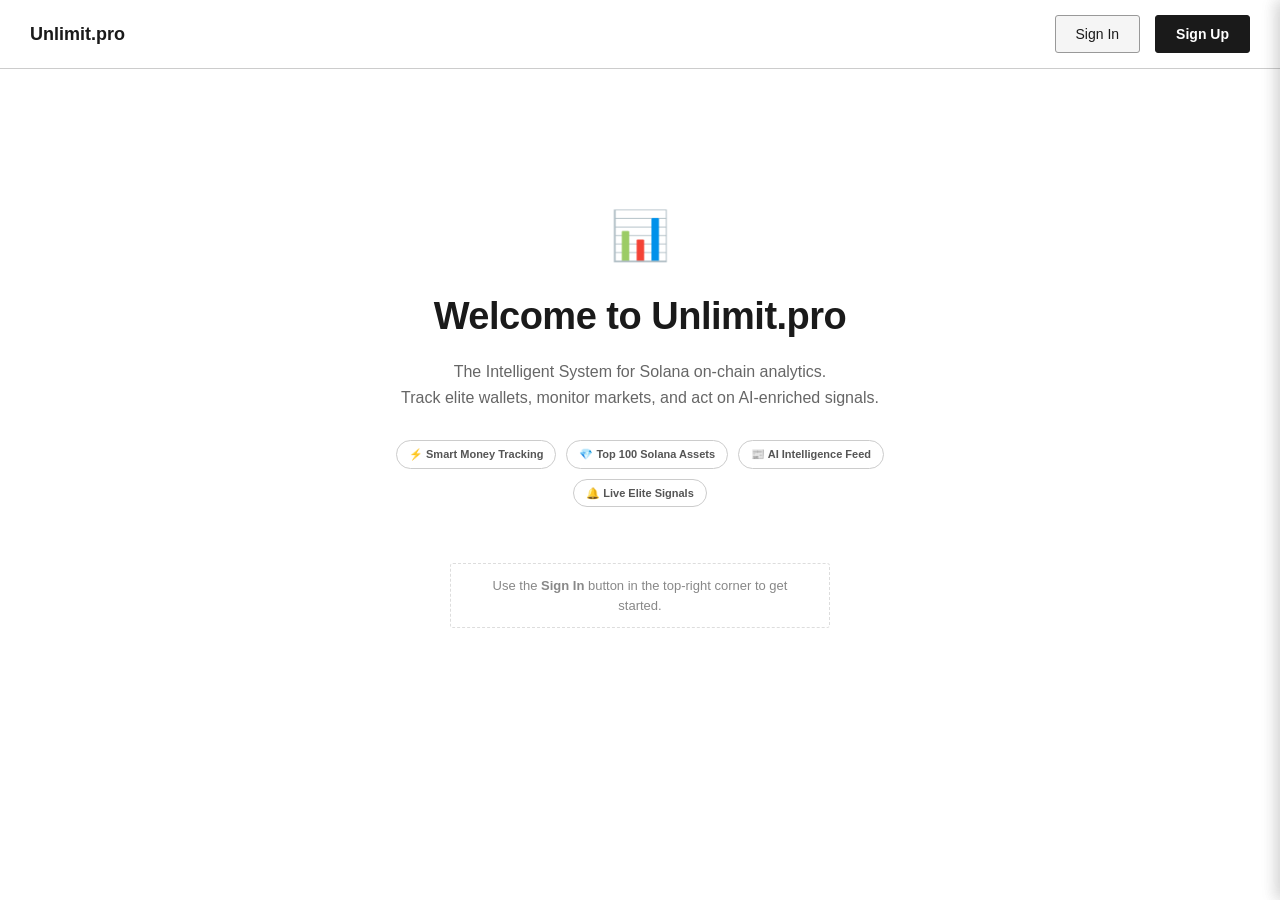
==== intelligent-system/index.html @ 0e9ce98b "add features on dashboard" ====
<!DOCTYPE html>
<html lang="en">
<head>
    <meta charset="UTF-8">
    <meta name="viewport" content="width=device-width, initial-scale=1.0">
    <title>Unlimit.pro - Intelligent System</title>
    <style>
        * {
            margin: 0;
            padding: 0;
            box-sizing: border-box;
        }

        body {
            font-family: -apple-system, BlinkMacSystemFont, 'Segoe UI', Arial, sans-serif;
            background-color: #ffffff;
            color: #1a1a1a;
            line-height: 1.5;
        }

        .container {
            display: flex;
            height: 100vh;
        }

        /* ==================== SIDEBAR ==================== */
        .sidebar {
            width: 60px;
            background-color: #ffffff;
            border-right: 1px solid #cccccc;
            padding: 15px;
            display: flex;
            flex-direction: column;
            gap: 15px;
            align-items: center;
            justify-content: space-between;
            transition: width 0.3s ease;
        }

        .sidebar.expanded {
            width: 200px;
            align-items: stretch;
        }

        .sidebar.hidden {
            display: none;
        }

        .sidebar-header {
            font-size: 20px;
            font-weight: bold;
            border-bottom: none;
            padding-bottom: 0;
            width: 100%;
            text-align: center;
            cursor: pointer;
            user-select: none;
        }

        .sidebar-menu {
            display: flex;
            flex-direction: column;
            gap: 10px;
            width: 100%;
            align-items: center;
        }

        .sidebar-bottom {
            width: 100%;
            display: flex;
            flex-direction: column;
            align-items: center;
            gap: 10px;
        }

        .sidebar-menu-item {
            padding: 12px;
            background-color: #f5f5f5;
            border: 1px solid #ddd;
            cursor: pointer;
            transition: all 0.2s;
            position: relative;
            width: 40px;
            height: 40px;
            display: flex;
            align-items: center;
            justify-content: center;
            font-size: 18px;
            border-radius: 4px;
        }

        .sidebar.expanded .sidebar-menu-item {
            width: 100%;
            justify-content: flex-start;
            padding-left: 15px;
        }

        .sidebar-text {
            display: none;
            font-size: 14px;
            margin-left: 10px;
            white-space: nowrap;
        }

        .sidebar.expanded .sidebar-text {
            display: block;
        }

        .sidebar-menu-item:hover {
            background-color: #eeeeee;
            border-color: #999;
        }

        .sidebar-menu-item.selected {
            background-color: #e0e0e0;
            border-color: #1a1a1a;
            font-weight: bold;
        }

        .sidebar-tooltip {
            position: absolute;
            left: 100%;
            top: 50%;
            transform: translateY(-50%);
            background-color: #1a1a1a;
            color: #ffffff;
            padding: 6px 10px;
            border-radius: 3px;
            white-space: nowrap;
            font-size: 12px;
            opacity: 0;
            pointer-events: none;
            transition: opacity 0.2s;
            margin-left: 10px;
        }

        .sidebar-menu-item:hover .sidebar-tooltip {
            opacity: 1;
        }

        .sidebar.expanded .sidebar-tooltip {
            display: none !important;
        }

        /* ==================== MAIN CONTENT ==================== */
        .main-content {
            flex: 1;
            display: flex;
            flex-direction: column;
        }

        /* ==================== TOP BAR ==================== */
        .top-bar {
            background-color: #ffffff;
            border-bottom: 1px solid #cccccc;
            padding: 15px 30px;
            display: flex;
            justify-content: space-between;
            align-items: center;
            min-height: 60px;
        }

        .top-bar-left {
            font-size: 18px;
            font-weight: bold;
        }

        .top-bar-right {
            display: flex;
            gap: 15px;
            align-items: center;
        }

        .btn {
            padding: 10px 20px;
            border: 1px solid #999;
            background-color: #f5f5f5;
            color: #1a1a1a;
            cursor: pointer;
            transition: all 0.2s;
            font-size: 14px;
            border-radius: 3px;
        }

        .btn:hover {
            background-color: #e0e0e0;
            border-color: #666;
        }

        .btn-primary {
            background-color: #1a1a1a;
            border-color: #1a1a1a;
            color: #ffffff;
            font-weight: bold;
        }

        .btn-primary:hover {
            background-color: #333;
            border-color: #333;
        }

        .btn-danger {
            background-color: #ffe0e0;
            border-color: #ff6b6b;
            color: #d32f2f;
        }

        .btn-danger:hover {
            background-color: #ffcccc;
            border-color: #d32f2f;
        }

        .btn-loading {
            opacity: 0.6;
            cursor: not-allowed;
        }

        /* Auth States */
        .auth-unauthenticated {
            display: flex;
            gap: 10px;
        }

        .auth-no-wallet {
            display: flex;
            gap: 10px;
        }

        .auth-connected {
            display: flex;
            gap: 10px;
            align-items: center;
        }

        .wallet-info {
            display: flex;
            align-items: center;
            gap: 10px;
            background-color: #f5f5f5;
            padding: 8px 15px;
            border: 1px solid #ddd;
            border-radius: 3px;
        }

        .wallet-balance {
            font-weight: bold;
            white-space: nowrap;
            color: #1a1a1a;
        }

        .wallet-address {
            font-family: monospace;
            font-size: 12px;
            color: #666;
        }

        .avatar {
            width: 32px;
            height: 32px;
            border-radius: 50%;
            background: linear-gradient(135deg, #cccccc 0%, #999999 100%);
            display: flex;
            align-items: center;
            justify-content: center;
            font-size: 12px;
            font-weight: bold;
            color: #ffffff;
        }

        .dropdown-menu {
            position: absolute;
            top: 100%;
            right: 0;
            background-color: #ffffff;
            border: 1px solid #ddd;
            min-width: 180px;
            z-index: 100;
            display: none;
            margin-top: 5px;
            border-radius: 3px;
            box-shadow: 0 2px 8px rgba(0,0,0,0.1);
        }

        .dropdown-menu.active {
            display: block;
        }

        .dropdown-menu-item {
            padding: 12px 15px;
            border-bottom: 1px solid #f0f0f0;
            cursor: pointer;
            transition: background-color 0.2s;
            color: #1a1a1a;
        }

        .dropdown-menu-item:last-child {
            border-bottom: none;
        }

        .dropdown-menu-item:hover {
            background-color: #f5f5f5;
        }

        .dropdown-menu-item.danger {
            color: #d32f2f;
        }

        .sidebar-dropdown {
            top: auto;
            bottom: 0;
            left: 100%;
            right: auto;
            margin-left: 15px;
            margin-top: 0;
        }

        .sidebar.expanded .sidebar-dropdown {
            left: 0;
            bottom: 100%;
            margin-left: 0;
            margin-bottom: 5px;
            width: 100%;
        }

        /* ==================== CONTENT AREA ==================== */
        .content {
            flex: 1;
            overflow-y: auto;
            padding: 30px;
            background-color: #ffffff;
        }

        .page-hidden {
            display: none !important;
        }

        /* ==================== SETTINGS PAGE ==================== */
        .settings-header {
            font-size: 28px;
            font-weight: bold;
            margin-bottom: 30px;
            border-bottom: 2px solid #ddd;
            padding-bottom: 15px;
            color: #1a1a1a;
        }

        .settings-tabs {
            display: flex;
            gap: 5px;
            margin-bottom: 30px;
            border-bottom: 1px solid #ddd;
            padding-bottom: 0;
        }

        .tab {
            padding: 12px 20px;
            background-color: transparent;
            border: 1px solid #ddd;
            border-bottom: none;
            cursor: pointer;
            transition: all 0.2s;
            font-weight: 500;
            color: #666;
            border-radius: 3px 3px 0 0;
        }

        .tab:hover {
            background-color: #f5f5f5;
            border-color: #999;
            color: #1a1a1a;
        }

        .tab.active {
            background-color: #ffffff;
            border-color: #999;
            border-bottom: 2px solid #1a1a1a;
            margin-bottom: -1px;
            color: #1a1a1a;
        }

        .tab-content {
            display: none;
        }

        .tab-content.active {
            display: block;
        }

        /* ==================== FORMS ==================== */
        .form-label {
            display: block;
            margin-bottom: 8px;
            font-weight: 500;
            font-size: 14px;
            color: #1a1a1a;
        }

        .form-group {
            margin-bottom: 20px;
        }

        .form-input,
        .form-select {
            width: 100%;
            max-width: 400px;
            padding: 10px 12px;
            background-color: #ffffff;
            border: 1px solid #ddd;
            color: #1a1a1a;
            font-size: 14px;
            transition: border-color 0.2s;
            border-radius: 3px;
        }

        .form-input:focus,
        .form-select:focus {
            outline: none;
            border-color: #1a1a1a;
            background-color: #fafafa;
        }

        .form-row {
            display: grid;
            grid-template-columns: 1fr 1fr;
            gap: 20px;
        }

        .form-input:disabled {
            opacity: 0.6;
            cursor: not-allowed;
            background-color: #f5f5f5;
        }

        /* ==================== CARDS ==================== */
        .card {
            background-color: #f9f9f9;
            border: 1px solid #ddd;
            padding: 20px;
            margin-bottom: 20px;
            border-radius: 3px;
        }

        .card-title {
            font-size: 16px;
            font-weight: bold;
            margin-bottom: 15px;
            border-bottom: 1px solid #ddd;
            padding-bottom: 10px;
            color: #1a1a1a;
        }

        .card-content {
            display: flex;
            flex-direction: column;
            gap: 15px;
        }

        .card-row {
            display: flex;
            justify-content: space-between;
            align-items: center;
            padding: 12px 0;
            border-bottom: 1px solid #f0f0f0;
            color: #1a1a1a;
        }

        .card-row:last-child {
            border-bottom: none;
        }

        .card-label {
            color: #666;
            font-size: 13px;
        }

        .card-value {
            font-weight: bold;
            word-break: break-all;
        }

        /* ==================== BADGE ==================== */
        .badge {
            display: inline-block;
            padding: 5px 12px;
            background-color: #f0f0f0;
            border: 1px solid #ddd;
            border-radius: 3px;
            font-size: 12px;
            font-weight: 600;
            color: #666;
        }

        .badge-success {
            background-color: #d4edda;
            border-color: #c3e6cb;
            color: #155724;
        }

        .badge-warning {
            background-color: #fff3cd;
            border-color: #ffeeba;
            color: #856404;
        }

        .badge-danger {
            background-color: #f8d7da;
            border-color: #f5c6cb;
            color: #721c24;
        }

        /* ==================== PROGRESS BAR ==================== */
        .progress-bar {
            width: 100%;
            height: 20px;
            background-color: #f0f0f0;
            border: 1px solid #ddd;
            overflow: hidden;
            border-radius: 2px;
        }

        .progress-fill {
            height: 100%;
            background-color: #1a1a1a;
            transition: width 0.3s;
            display: flex;
            align-items: center;
            justify-content: flex-end;
            padding-right: 5px;
            font-size: 11px;
            color: #ffffff;
        }

        /* ==================== TABLE ==================== */
        table {
            width: 100%;
            border-collapse: collapse;
            margin-top: 15px;
        }

        thead {
            background-color: #f9f9f9;
            border-bottom: 2px solid #ddd;
        }

        th {
            padding: 12px;
            text-align: left;
            font-weight: bold;
            font-size: 13px;
            color: #666;
        }

        td {
            padding: 12px;
            border-bottom: 1px solid #f0f0f0;
            font-size: 14px;
            color: #1a1a1a;
        }

        tr:hover {
            background-color: #fafafa;
        }

        /* ==================== MODAL ==================== */
        .modal {
            display: none;
            position: fixed;
            top: 0;
            left: 0;
            width: 100%;
            height: 100%;
            background-color: rgba(0, 0, 0, 0.5);
            backdrop-filter: blur(3px);
            z-index: 1000;
            justify-content: center;
            align-items: center;
        }

        .modal.active {
            display: flex;
        }

        .modal-content {
            background-color: #ffffff;
            border: 1px solid #ddd;
            padding: 30px;
            border-radius: 3px;
            min-width: 500px;
            max-width: 90%;
            box-shadow: 0 4px 16px rgba(0,0,0,0.15);
        }

        .modal-header {
            font-size: 20px;
            font-weight: bold;
            margin-bottom: 20px;
            border-bottom: 1px solid #ddd;
            padding-bottom: 15px;
            color: #1a1a1a;
        }

        .modal-body {
            margin-bottom: 20px;
            line-height: 1.6;
        }

        .modal-footer {
            display: flex;
            gap: 10px;
            justify-content: flex-end;
        }

        /* ==================== TOAST ==================== */
        .toast {
            position: fixed;
            bottom: 30px;
            right: 30px;
            background-color: #d4edda;
            border: 1px solid #c3e6cb;
            color: #155724;
            padding: 15px 20px;
            border-radius: 3px;
            z-index: 2000;
            display: none;
            animation: slideIn 0.3s ease-out;
            box-shadow: 0 2px 8px rgba(0,0,0,0.1);
        }

        .toast.active {
            display: block;
        }

        @keyframes slideIn {
            from {
                transform: translateX(400px);
                opacity: 0;
            }
            to {
                transform: translateX(0);
                opacity: 1;
            }
        }

        /* ==================== MISC ==================== */
        .position-relative {
            position: relative;
        }

        .empty-state {
            text-align: center;
            padding: 40px 20px;
            color: #999;
        }

        .empty-state-title {
            font-size: 18px;
            font-weight: bold;
            margin-bottom: 10px;
            color: #666;
        }

        .lock-icon {
            display: inline-block;
            width: 16px;
            height: 16px;
            background-color: #999;
            margin-right: 5px;
            text-align: center;
            line-height: 16px;
            font-size: 10px;
        }

        .toggle-switch {
            display: inline-block;
            width: 50px;
            height: 24px;
            background-color: #f0f0f0;
            border: 1px solid #ddd;
            border-radius: 12px;
            position: relative;
            cursor: pointer;
            transition: background-color 0.3s;
        }

        .toggle-switch.active {
            background-color: #d4edda;
            border-color: #c3e6cb;
        }

        .toggle-switch::after {
            content: '';
            position: absolute;
            width: 20px;
            height: 20px;
            background-color: #999;
            border-radius: 50%;
            top: 2px;
            left: 2px;
            transition: left 0.3s;
        }

        .toggle-switch.active::after {
            left: 28px;
            background-color: #28a745;
        }

        .icon-btn {
            background: none;
            border: 1px solid #ddd;
            padding: 8px 12px;
            cursor: pointer;
            color: #666;
            transition: all 0.2s;
            font-size: 12px;
            border-radius: 3px;
        }

        .icon-btn:hover {
            background-color: #f5f5f5;
            color: #1a1a1a;
            border-color: #999;
        }

        .icon-btn.copied {
            color: #155724;
            border-color: #c3e6cb;
            background-color: #d4edda;
        }

        .inline-flex {
            display: flex;
            align-items: center;
            gap: 10px;
        }

        .truncated {
            font-family: monospace;
            font-size: 13px;
            color: #1a1a1a;
        }

        /* Trial Banner */
        .trial-banner {
            background-color: #fff3cd;
            border: 1px solid #ffeeba;
            border-radius: 3px;
            padding: 15px;
            margin-bottom: 20px;
            color: #856404;
            font-size: 14px;
        }

        .spinner {
            display: inline-block;
            width: 14px;
            height: 14px;
            border: 2px solid #1a1a1a;
            border-top-color: #ffffff;
            border-radius: 50%;
            animation: spin 0.8s linear infinite;
        }

        @keyframes spin {
            to {
                transform: rotate(360deg);
            }
        }

        .icon-copy::before {
            content: '📋';
            font-size: 14px;
        }

        .icon-trash::before {
            content: '🗑';
            font-size: 14px;
        }

        .icon-check::before {
            content: '✓';
            font-size: 14px;
        }

        .copy-tooltip {
            position: absolute;
            bottom: 100%;
            left: 50%;
            transform: translateX(-50%);
            background-color: #d4edda;
            border: 1px solid #c3e6cb;
            color: #155724;
            padding: 5px 10px;
            border-radius: 2px;
            white-space: nowrap;
            font-size: 11px;
            opacity: 0;
            pointer-events: none;
            transition: opacity 0.2s;
            margin-bottom: 5px;
        }

        .icon-btn.show-tooltip .copy-tooltip {
            opacity: 1;
        }

        /* ==================== PAGE HEADER (shared) ==================== */
        .page-header {
            display: flex;
            justify-content: space-between;
            align-items: flex-start;
            gap: 20px;
            margin-bottom: 25px;
            flex-wrap: wrap;
        }
        .page-title {
            font-size: 24px;
            font-weight: bold;
            color: #1a1a1a;
            display: flex;
            align-items: center;
            gap: 10px;
        }
        .page-subtitle {
            font-size: 13px;
            color: #666;
            margin-top: 4px;
        }
        .search-input {
            padding: 10px 14px 10px 32px;
            border: 1px solid #ccc;
            border-radius: 3px;
            font-size: 13px;
            width: 280px;
            background: #fff url("data:image/svg+xml;utf8,<svg xmlns='http://www.w3.org/2000/svg' width='14' height='14' viewBox='0 0 24 24' fill='none' stroke='%23999' stroke-width='2'><circle cx='11' cy='11' r='8'/><line x1='21' y1='21' x2='16.65' y2='16.65'/></svg>") no-repeat 10px center;
        }

        /* ==================== STATS BAR ==================== */
        .stats-bar {
            display: grid;
            grid-template-columns: repeat(3, 1fr);
            gap: 20px;
            margin-bottom: 25px;
        }
        .stat-card {
            border: 1px solid #ddd;
            border-radius: 3px;
            padding: 18px 20px;
            background: #fff;
        }
        .stat-label {
            font-size: 11px;
            font-weight: 600;
            letter-spacing: 0.08em;
            color: #888;
            text-transform: uppercase;
            margin-bottom: 8px;
        }
        .stat-value {
            font-size: 26px;
            font-weight: bold;
            color: #1a1a1a;
            line-height: 1.1;
        }
        .stat-meta {
            font-size: 11px;
            color: #888;
            margin-top: 6px;
        }

        /* ==================== LEADERBOARD LAYOUT ==================== */
        .lb-grid {
            display: grid;
            grid-template-columns: 1fr 320px;
            gap: 20px;
            align-items: start;
        }
        @media (max-width: 980px) {
            .lb-grid { grid-template-columns: 1fr; }
            .stats-bar { grid-template-columns: 1fr; }
        }
        .panel {
            border: 1px solid #ddd;
            border-radius: 3px;
            background: #fff;
            padding: 20px;
        }
        .panel-title {
            font-size: 13px;
            font-weight: 600;
            letter-spacing: 0.06em;
            text-transform: uppercase;
            color: #1a1a1a;
            margin-bottom: 14px;
            display: flex;
            align-items: center;
            gap: 8px;
        }
        .lb-table th {
            cursor: pointer;
            user-select: none;
        }
        .lb-table th .sort-ind {
            font-size: 10px;
            color: #999;
            margin-left: 4px;
        }
        .lb-table th.sorted .sort-ind { color: #1a1a1a; }
        .lb-table td.rank {
            color: #999;
            font-family: monospace;
        }
        .lb-table tr.row-click { cursor: pointer; }
        .pnl-pos { color: #0a6b3a; font-weight: bold; }
        .pnl-neg { color: #1a1a1a; font-weight: bold; }
        .winrate-bar {
            display: inline-block;
            width: 80px;
            height: 6px;
            background: #eee;
            border: 1px solid #ddd;
            border-radius: 2px;
            vertical-align: middle;
            margin-left: 8px;
            overflow: hidden;
        }
        .winrate-bar > span {
            display: block;
            height: 100%;
            background: #1a1a1a;
        }
        .last-active { color: #999; font-size: 12px; }

        /* ==================== SIGNALS PANEL ==================== */
        .signal {
            border: 1px solid #ddd;
            border-radius: 3px;
            padding: 12px;
            margin-bottom: 10px;
            font-size: 12px;
            position: relative;
        }
        .signal-head {
            display: flex;
            justify-content: space-between;
            align-items: center;
            margin-bottom: 6px;
        }
        .signal-tag {
            display: inline-block;
            padding: 2px 8px;
            border: 1px solid #1a1a1a;
            font-weight: bold;
            font-size: 10px;
            letter-spacing: 0.05em;
        }
        .signal-tag.sell { border-color: #999; color: #555; }
        .signal-time { color: #999; font-size: 10px; }
        .signal-wallet { font-family: monospace; margin-bottom: 4px; }
        .signal-desc a { color: #1a1a1a; text-decoration: underline; cursor: pointer; }
        .pulse-dot {
            display: inline-block;
            width: 8px;
            height: 8px;
            border-radius: 50%;
            border: 1px solid #1a1a1a;
            background: #fff;
            animation: pulse 1.6s infinite;
            margin-right: 4px;
        }
        @keyframes pulse {
            0%, 100% { background: #fff; }
            50% { background: #1a1a1a; }
        }
        .view-all-link {
            display: block;
            text-align: center;
            margin-top: 8px;
            padding-top: 12px;
            border-top: 1px solid #eee;
            font-size: 11px;
            font-weight: bold;
            letter-spacing: 0.05em;
            text-transform: uppercase;
            color: #1a1a1a;
            text-decoration: none;
            cursor: pointer;
        }
        .view-all-link:hover { text-decoration: underline; }

        /* ==================== WALLET DETAIL ==================== */
        .wallet-header {
            border: 1px solid #ddd;
            border-radius: 3px;
            padding: 20px;
            background: #fff;
            margin-bottom: 25px;
            display: grid;
            grid-template-columns: auto 1fr auto auto;
            gap: 20px;
            align-items: center;
        }
        .wallet-icon-box {
            width: 64px;
            height: 64px;
            border: 1px dashed #999;
            border-radius: 4px;
            display: flex;
            align-items: center;
            justify-content: center;
            font-size: 11px;
            color: #999;
            letter-spacing: 0.08em;
        }
        .wallet-addr-row {
            display: flex;
            align-items: center;
            gap: 8px;
            font-size: 22px;
            font-weight: bold;
            font-family: monospace;
        }
        .wallet-addr-row .icon-btn { font-size: 12px; padding: 4px 8px; }
        .top3-label {
            font-size: 10px;
            font-weight: 600;
            letter-spacing: 0.08em;
            text-transform: uppercase;
            color: #888;
            margin-bottom: 6px;
        }
        .top3-chips { display: flex; gap: 8px; flex-wrap: wrap; }
        .token-chip {
            display: inline-flex;
            align-items: center;
            gap: 6px;
            padding: 6px 10px;
            border: 1px solid #ccc;
            border-radius: 20px;
            font-size: 12px;
            background: #fff;
        }
        .token-chip .token-icon {
            width: 18px;
            height: 18px;
            border: 1px dashed #999;
            border-radius: 50%;
            display: inline-flex;
            align-items: center;
            justify-content: center;
            font-size: 8px;
            color: #999;
        }
        .token-chip .profit { color: #0a6b3a; font-weight: bold; }
        .close-btn {
            width: 36px;
            height: 36px;
            border: 1px solid #ccc;
            border-radius: 3px;
            background: #fff;
            cursor: pointer;
            font-size: 18px;
            color: #666;
        }
        .close-btn:hover { background: #f5f5f5; }
        .detail-grid {
            display: grid;
            grid-template-columns: 1fr 320px;
            gap: 25px;
        }
        @media (max-width: 980px) { .detail-grid { grid-template-columns: 1fr; } }
        .section-title {
            font-size: 13px;
            font-weight: 600;
            letter-spacing: 0.08em;
            text-transform: uppercase;
            color: #1a1a1a;
            margin-bottom: 15px;
            border-bottom: 1px solid #1a1a1a;
            padding-bottom: 6px;
            display: inline-block;
        }
        .tx-table td { vertical-align: top; padding: 16px 12px; }
        .tx-addr {
            font-family: monospace;
            font-size: 12px;
            color: #1a1a1a;
            display: flex;
            align-items: center;
            gap: 6px;
            margin-bottom: 4px;
        }
        .tx-addr .icon-btn {
            opacity: 0;
            padding: 2px 5px;
            font-size: 10px;
            transition: opacity 0.15s;
        }
        .tx-row:hover .icon-btn { opacity: 1; }
        .tx-addr.muted { color: #888; }
        .tx-stake { color: #888; text-decoration: underline; cursor: pointer; }
        .portfolio-item {
            border: 1px solid #ddd;
            border-radius: 3px;
            padding: 12px;
            margin-bottom: 10px;
            display: grid;
            grid-template-columns: 36px 1fr auto;
            gap: 12px;
            align-items: center;
        }
        .portfolio-item .token-icon-lg {
            width: 36px;
            height: 36px;
            border: 1px dashed #999;
            border-radius: 50%;
            display: flex;
            align-items: center;
            justify-content: center;
            font-size: 9px;
            color: #999;
        }
        .portfolio-item .pi-symbol { font-weight: bold; font-size: 13px; }
        .portfolio-item .pi-price { font-size: 10px; color: #888; }
        .portfolio-item .pi-change-pos { color: #0a6b3a; font-size: 10px; }
        .portfolio-item .pi-change-neg { color: #b00020; font-size: 10px; }
        .portfolio-item .pi-amount { font-weight: bold; font-size: 13px; text-align: right; }
        .portfolio-item .pi-amount-sub { font-size: 10px; color: #888; }
        .portfolio-item .pi-usd { font-weight: bold; font-size: 13px; text-align: right; }

        /* ==================== INTELLIGENCE FEED ==================== */
        .breaking-row {
            display: flex;
            justify-content: space-between;
            align-items: center;
            padding-bottom: 12px;
            border-bottom: 1px solid #ddd;
            margin-bottom: 20px;
            flex-wrap: wrap;
            gap: 12px;
        }
        .breaking-title {
            font-size: 12px;
            font-weight: 600;
            letter-spacing: 0.1em;
            text-transform: uppercase;
            color: #1a1a1a;
        }
        .filter-pills { display: flex; gap: 8px; flex-wrap: wrap; }
        .pill {
            padding: 5px 14px;
            border: 1px solid #ccc;
            border-radius: 999px;
            background: #fff;
            cursor: pointer;
            font-size: 11px;
            font-weight: 600;
            letter-spacing: 0.05em;
            color: #555;
        }
        .pill:hover { border-color: #1a1a1a; }
        .pill.active {
            background: #1a1a1a;
            color: #fff;
            border-color: #1a1a1a;
        }
        .news-grid {
            display: grid;
            grid-template-columns: repeat(3, 1fr);
            gap: 18px;
        }
        @media (max-width: 1100px) { .news-grid { grid-template-columns: repeat(2, 1fr); } }
        @media (max-width: 700px) { .news-grid { grid-template-columns: 1fr; } }
        .news-card {
            border: 1px solid #ddd;
            border-radius: 3px;
            padding: 16px;
            background: #fff;
            display: flex;
            flex-direction: column;
            gap: 12px;
            transition: border-color 0.15s, box-shadow 0.15s;
            cursor: pointer;
        }
        .news-card:hover {
            border-color: #1a1a1a;
            box-shadow: 0 2px 8px rgba(0,0,0,0.06);
        }
        .news-top {
            display: flex;
            justify-content: space-between;
            align-items: center;
            font-size: 11px;
            color: #888;
        }
        .rank-badge {
            font-weight: bold;
            color: #1a1a1a;
            text-decoration: underline;
        }
        .impact-badge {
            background: #1a1a1a;
            color: #fff;
            padding: 3px 8px;
            font-size: 10px;
            font-weight: bold;
            letter-spacing: 0.05em;
            border-radius: 2px;
            display: inline-flex;
            align-items: center;
            gap: 4px;
        }
        .impact-badge.high::before { content: '⚡'; }
        .news-title {
            font-size: 15px;
            font-weight: bold;
            color: #1a1a1a;
            line-height: 1.35;
            display: -webkit-box;
            -webkit-line-clamp: 3;
            line-clamp: 3;
            -webkit-box-orient: vertical;
            overflow: hidden;
        }
        .news-desc {
            font-size: 12px;
            color: #666;
            line-height: 1.5;
            display: -webkit-box;
            -webkit-line-clamp: 2;
            line-clamp: 2;
            -webkit-box-orient: vertical;
            overflow: hidden;
        }
        .ai-insight {
            border: 1px dashed #ccc;
            border-radius: 3px;
            padding: 10px 12px;
            background: #fafafa;
        }
        .ai-insight-head {
            font-size: 10px;
            font-weight: 600;
            letter-spacing: 0.08em;
            text-transform: uppercase;
            color: #1a1a1a;
            margin-bottom: 6px;
            display: flex;
            align-items: center;
            gap: 6px;
        }
        .ai-insight-head::before {
            content: '';
            width: 8px; height: 8px;
            border-radius: 50%;
            background: #1a1a1a;
            display: inline-block;
        }
        .ai-prediction {
            font-size: 11px;
            font-style: italic;
            color: #444;
            line-height: 1.4;
        }
        .news-meta {
            display: flex;
            justify-content: space-between;
            align-items: center;
            font-size: 11px;
            border-top: 1px solid #eee;
            padding-top: 10px;
            flex-wrap: wrap;
            gap: 8px;
        }
        .meta-label { color: #888; font-weight: 600; letter-spacing: 0.05em; text-transform: uppercase; font-size: 10px; }
        .meta-val { font-weight: bold; text-decoration: underline; }
        .sentiment-bullish { color: #0a6b3a; }
        .sentiment-bearish { color: #b00020; }
        .sentiment-neutral { color: #555; }
        .token-pill-sm {
            display: inline-block;
            padding: 2px 8px;
            border: 1px solid #ccc;
            border-radius: 999px;
            font-size: 10px;
            font-weight: bold;
            letter-spacing: 0.05em;
        }
        .news-source-link {
            font-size: 11px;
            font-weight: 600;
            letter-spacing: 0.05em;
            text-transform: uppercase;
            color: #1a1a1a;
            text-decoration: none;
            border-top: 1px solid #eee;
            padding-top: 10px;
            display: block;
        }
        .news-source-link:hover { text-decoration: underline; }

        .back-link {
            background: none;
            border: none;
            color: #666;
            cursor: pointer;
            font-size: 12px;
            margin-bottom: 12px;
            padding: 0;
            display: inline-flex;
            align-items: center;
            gap: 6px;
        }
        .back-link:hover { color: #1a1a1a; }

        /* ==================== UNIFIED DASHBOARD ==================== */
        .dash-hero {
            display: flex;
            justify-content: space-between;
            align-items: flex-start;
            gap: 20px;
            margin-bottom: 20px;
            flex-wrap: wrap;
        }
        .dash-hero h1 {
            font-size: 22px;
            font-weight: bold;
            display: flex;
            align-items: center;
            gap: 8px;
        }
        .dash-hero .subtitle {
            font-size: 12px;
            color: #666;
            margin-top: 4px;
        }
        .dash-anchors {
            display: flex;
            gap: 4px;
            background: #f5f5f5;
            border: 1px solid #ddd;
            border-radius: 3px;
            padding: 3px;
        }
        .dash-anchors button {
            background: transparent;
            border: none;
            padding: 6px 14px;
            font-size: 12px;
            font-weight: 600;
            letter-spacing: 0.05em;
            cursor: pointer;
            color: #666;
            border-radius: 2px;
        }
        .dash-anchors button:hover { color: #1a1a1a; }
        .dash-anchors button.active {
            background: #1a1a1a;
            color: #fff;
        }
        .stats-bar.four { grid-template-columns: repeat(4, 1fr); }
        @media (max-width: 980px) { .stats-bar.four { grid-template-columns: repeat(2, 1fr); } }
        @media (max-width: 600px) { .stats-bar.four { grid-template-columns: 1fr; } }

        .dash-section {
            margin-bottom: 35px;
            scroll-margin-top: 20px;
        }
        .dash-section-header {
            display: flex;
            justify-content: space-between;
            align-items: center;
            margin-bottom: 14px;
            padding-bottom: 10px;
            border-bottom: 1px solid #1a1a1a;
            flex-wrap: wrap;
            gap: 12px;
        }
        .dash-section-header h2 {
            font-size: 14px;
            font-weight: 700;
            letter-spacing: 0.1em;
            text-transform: uppercase;
            display: flex;
            align-items: center;
            gap: 8px;
        }
        .dash-section-header .header-tools {
            display: flex;
            gap: 10px;
            align-items: center;
            flex-wrap: wrap;
        }

        /* ==================== DRAWER ==================== */
        .drawer-overlay {
            position: fixed;
            top: 0; left: 0; right: 0; bottom: 0;
            background: rgba(0,0,0,0.4);
            z-index: 1500;
            opacity: 0;
            pointer-events: none;
            transition: opacity 0.2s;
        }
        .drawer-overlay.active {
            opacity: 1;
            pointer-events: auto;
        }
        .drawer {
            position: fixed;
            top: 0;
            right: 0;
            height: 100vh;
            width: 880px;
            max-width: 95vw;
            background: #fff;
            border-left: 1px solid #1a1a1a;
            box-shadow: -4px 0 16px rgba(0,0,0,0.1);
            z-index: 1600;
            transform: translateX(100%);
            transition: transform 0.25s ease;
            display: flex;
            flex-direction: column;
        }
        .drawer.active { transform: translateX(0); }
        .drawer-body {
            flex: 1;
            overflow-y: auto;
            padding: 25px 30px;
        }
        .drawer .wallet-header { margin-bottom: 20px; }

        /* Solscan-style external link badges row */
        .external-links {
            display: flex;
            gap: 6px;
            margin-top: 8px;
            flex-wrap: wrap;
        }
        .external-links a {
            font-size: 10px;
            font-weight: 600;
            letter-spacing: 0.05em;
            text-transform: uppercase;
            padding: 3px 8px;
            border: 1px solid #ccc;
            border-radius: 2px;
            color: #555;
            text-decoration: none;
            cursor: pointer;
        }
        .external-links a:hover { border-color: #1a1a1a; color: #1a1a1a; }

        /* PnL split badges (Realized/Unrealized) */
        .pnl-split {
            display: grid;
            grid-template-columns: 1fr 1fr;
            gap: 10px;
            margin-bottom: 15px;
        }
        .pnl-split .box {
            border: 1px solid #ddd;
            border-radius: 3px;
            padding: 10px 12px;
        }
        .pnl-split .box .lbl {
            font-size: 10px;
            font-weight: 600;
            letter-spacing: 0.08em;
            text-transform: uppercase;
            color: #888;
        }
        .pnl-split .box .val {
            font-size: 16px;
            font-weight: bold;
            margin-top: 4px;
        }

        /* Tx tabs inside drawer */
        .tx-tabs {
            display: flex;
            gap: 0;
            border-bottom: 1px solid #ddd;
            margin-bottom: 12px;
        }
        .tx-tabs button {
            background: transparent;
            border: none;
            padding: 8px 14px;
            font-size: 12px;
            font-weight: 600;
            letter-spacing: 0.05em;
            color: #888;
            cursor: pointer;
            border-bottom: 2px solid transparent;
            margin-bottom: -1px;
        }
        .tx-tabs button.active {
            color: #1a1a1a;
            border-bottom-color: #1a1a1a;
        }

        /* News card "selected" highlight (when correlated to drawer wallet) */
        .news-card.linked {
            border-color: #1a1a1a;
        }
        .news-card.linked::before {
            content: 'CORRELATED';
            display: inline-block;
            font-size: 9px;
            font-weight: 700;
            letter-spacing: 0.1em;
            background: #1a1a1a;
            color: #fff;
            padding: 2px 6px;
            margin-bottom: -6px;
            align-self: flex-start;
        }

        /* ==================== WELCOME PAGE ==================== */
        .welcome-page {
            display: flex;
            flex-direction: column;
            align-items: center;
            justify-content: center;
            min-height: 70vh;
            text-align: center;
            padding: 60px 20px;
        }
        .welcome-page h1 { font-size: 38px; font-weight: bold; margin-bottom: 14px; letter-spacing: -0.5px; }
        .welcome-page .welcome-tagline { font-size: 16px; color: #666; max-width: 480px; margin: 0 auto 10px; line-height: 1.6; }
        .welcome-page .welcome-features {
            display: flex; gap: 10px; flex-wrap: wrap; justify-content: center;
            margin: 20px 0 32px; max-width: 600px;
        }
        .welcome-feature-chip {
            display: inline-block; padding: 5px 12px;
            border: 1px solid #ccc; border-radius: 999px;
            font-size: 11px; font-weight: 600; color: #555;
        }
        .welcome-cta { display: flex; gap: 12px; justify-content: center; flex-wrap: wrap; }
        .welcome-note {
            font-size: 13px; color: #888; margin-top: 24px;
            padding: 12px 20px; border: 1px dashed #ddd; border-radius: 3px;
            display: inline-block; max-width: 380px;
        }

        /* ==================== OVERVIEW WIDGETS ==================== */
        .overview-grid {
            display: grid;
            grid-template-columns: 1fr 1fr;
            gap: 20px;
        }
        @media (max-width: 900px) { .overview-grid { grid-template-columns: 1fr; } }
        .widget { border: 1px solid #ddd; border-radius: 3px; background: #fff; overflow: hidden; }
        .widget-header {
            display: flex; justify-content: space-between; align-items: center;
            padding: 13px 16px; border-bottom: 1px solid #eee;
        }
        .widget-title { font-size: 12px; font-weight: 700; letter-spacing: 0.08em; text-transform: uppercase; display: flex; align-items: center; gap: 6px; }
        .widget-body { padding: 0; }
        .widget-footer { padding: 10px 16px; border-top: 1px solid #eee; text-align: center; background: #fafafa; }
        .widget-link { font-size: 11px; font-weight: 700; letter-spacing: 0.06em; text-transform: uppercase; color: #1a1a1a; text-decoration: none; cursor: pointer; }
        .widget-link:hover { text-decoration: underline; }
        .widget table { margin-top: 0; }
        .widget td, .widget th { padding: 10px 14px; font-size: 12px; }

        /* ==================== TOP 100 ASSETS TABLE ==================== */
        .page-topbar {
            display: flex; justify-content: space-between; align-items: center;
            margin-bottom: 20px; flex-wrap: wrap; gap: 14px;
        }
        .page-topbar h1 { font-size: 22px; font-weight: bold; display: flex; align-items: center; gap: 10px; }
        .realtime-badge {
            display: inline-flex; align-items: center; gap: 5px;
            font-size: 10px; font-weight: 600; letter-spacing: 0.06em;
            border: 1px solid #ccc; padding: 3px 8px; border-radius: 2px; color: #555;
        }
        .realtime-badge::before {
            content: ''; width: 6px; height: 6px; border-radius: 50%;
            background: #1a1a1a; animation: pulse 1.6s infinite;
        }
        .asset-cell { display: flex; align-items: center; gap: 10px; }
        .asset-icon {
            width: 28px; height: 28px; border-radius: 50%; border: 1px solid #ddd;
            background: #f5f5f5; display: inline-flex; align-items: center; justify-content: center;
            font-size: 9px; font-weight: bold; color: #555; flex-shrink: 0;
        }
        .asset-sym { font-weight: bold; font-size: 13px; }
        .asset-name { font-size: 11px; color: #888; }
        .change-pos { color: #0a6b3a; font-weight: 600; }
        .change-neg { color: #b00020; font-weight: 600; }
        .price-cell { font-family: monospace; font-size: 13px; font-weight: bold; }
        .mcap-cell { font-size: 13px; color: #444; }

        /* ==================== SIGNALS FULL PAGE ==================== */
        .signals-filter-bar { display: flex; gap: 8px; margin-bottom: 16px; flex-wrap: wrap; align-items: center; }
        .signal-row {
            display: grid;
            grid-template-columns: 70px 160px 1fr auto auto;
            align-items: center; gap: 16px;
            padding: 13px 16px;
            border: 1px solid #ddd; border-radius: 3px; background: #fff;
            transition: border-color 0.15s;
        }
        .signal-row:hover { border-color: #1a1a1a; }
        .signal-row .wallet-link { font-family: monospace; font-size: 12px; color: #1a1a1a; text-decoration: underline; cursor: pointer; }
        .signal-row .sig-desc { font-size: 12px; color: #555; }
        .signal-row .sig-token { font-weight: bold; font-size: 13px; }
        .signal-row .sig-usd { font-weight: bold; font-size: 13px; }
        .signal-row .sig-time { font-size: 11px; color: #888; white-space: nowrap; }

        /* ==================== NEWS DETAIL DRAWER ==================== */
        .news-detail-title { font-size: 20px; font-weight: bold; line-height: 1.35; margin-bottom: 14px; }
        .news-detail-meta { display: flex; gap: 10px; align-items: center; flex-wrap: wrap; margin-bottom: 18px; font-size: 12px; color: #666; }
        .news-detail-body { font-size: 14px; line-height: 1.75; color: #333; margin-bottom: 22px; }
        .news-detail-divider { border: none; border-top: 1px solid #eee; margin: 18px 0; }
        .source-btn {
            display: inline-flex; align-items: center; gap: 6px;
            padding: 10px 18px; border: 1px solid #1a1a1a;
            background: #fff; color: #1a1a1a; font-size: 13px; font-weight: 600;
            cursor: pointer; border-radius: 3px; text-decoration: none;
            transition: background 0.15s;
        }
        .source-btn:hover { background: #f5f5f5; }

        /* ==================== SMART MONEY FULL PAGE ==================== */
        .solana-badge {
            display: inline-flex; align-items: center; gap: 4px;
            font-size: 10px; font-weight: 600; letter-spacing: 0.06em;
            border: 1px solid #ccc; padding: 3px 8px; border-radius: 2px; color: #555;
        }

        /* ==================== TOKEN DETAIL DRAWER ==================== */
        #tokenDrawerOverlay {
            position: fixed; inset: 0; background: rgba(0,0,0,0.35);
            z-index: 999; display: none;
        }
        #tokenDrawerOverlay.active { display: block; }
        #tokenDrawer {
            position: fixed; top: 0; right: -720px; width: 720px; height: 100vh;
            background: #fff; border-left: 1px solid #ccc;
            z-index: 1000; overflow-y: auto;
            transition: right 0.3s ease;
            padding: 28px 28px 40px;
        }
        #tokenDrawer.active { right: 0; }

        .token-drawer-name { font-size: 26px; font-weight: bold; letter-spacing: -0.5px; }
        .token-drawer-sym { font-size: 14px; color: #888; font-weight: 400; margin-left: 6px; }
        .token-price-row { display: flex; align-items: baseline; gap: 12px; margin: 6px 0 8px; }
        .token-price-big { font-size: 36px; font-weight: bold; font-family: monospace; }
        .token-price-change { font-size: 16px; font-weight: 600; }
        .token-price-change.pos { color: #0a6b3a; }
        .token-price-change.neg { color: #b00020; }

        .token-metrics-grid {
            display: grid; grid-template-columns: repeat(3, 1fr); gap: 10px; margin: 18px 0;
        }
        .token-metric {
            border: 1px solid #eee; border-radius: 3px; padding: 12px 14px; background: #fafafa;
        }
        .token-metric-label { font-size: 10px; font-weight: 700; letter-spacing: 0.08em; text-transform: uppercase; color: #888; margin-bottom: 4px; }
        .token-metric-value { font-size: 15px; font-weight: bold; font-family: monospace; }

        .chart-section { margin: 20px 0; }
        .chart-section-title {
            font-size: 12px; font-weight: 700; letter-spacing: 0.08em; text-transform: uppercase;
            color: #444; margin-bottom: 10px; display: flex; align-items: center; justify-content: space-between;
        }
        .chart-tabs { display: flex; gap: 4px; }
        .chart-tab { font-size: 11px; font-weight: 600; padding: 3px 8px; border: 1px solid #ddd; background: #fff; cursor: pointer; border-radius: 2px; color: #888; }
        .chart-tab.active { background: #1a1a1a; color: #fff; border-color: #1a1a1a; }

        .sparkline {
            display: flex; align-items: flex-end; gap: 3px;
            height: 90px; padding: 8px 0 0;
            border-bottom: 1px solid #eee;
        }
        .sparkline-bar {
            flex: 1; min-height: 2px; background: #bbb; border-radius: 1px 1px 0 0; cursor: pointer;
            position: relative; transition: background 0.15s;
        }
        .sparkline-bar:hover { background: #1a1a1a !important; }
        .sparkline-bar.last { background: #1a1a1a; }
        .sparkline-bar:hover::after {
            content: attr(data-price);
            position: absolute; bottom: calc(100% + 4px); left: 50%; transform: translateX(-50%);
            background: #1a1a1a; color: #fff; font-size: 9px; padding: 2px 5px;
            white-space: nowrap; border-radius: 2px; z-index: 10; pointer-events: none;
        }
        .sparkline-labels { display: flex; justify-content: space-between; font-size: 10px; color: #aaa; margin-top: 4px; }

        .onchain-grid { display: grid; grid-template-columns: 1fr 1fr; gap: 10px; margin-top: 12px; }
        .onchain-item { border: 1px solid #eee; border-radius: 3px; padding: 10px 13px; }
        .onchain-label { font-size: 10px; font-weight: 700; letter-spacing: 0.07em; text-transform: uppercase; color: #888; margin-bottom: 3px; }
        .onchain-value { font-size: 14px; font-weight: bold; }
        .onchain-delta { font-size: 11px; margin-top: 2px; }
        .onchain-delta.pos { color: #0a6b3a; }
        .onchain-delta.neg { color: #b00020; }

        .related-news-list { display: flex; flex-direction: column; gap: 8px; margin-top: 10px; }
        .related-news-item {
            display: flex; gap: 10px; align-items: flex-start;
            padding: 10px 12px; border: 1px solid #eee; border-radius: 3px;
            cursor: pointer; transition: border-color 0.15s;
        }
        .related-news-item:hover { border-color: #1a1a1a; }
        .related-news-item-title { font-size: 12px; font-weight: 600; line-height: 1.4; }
        .related-news-item-meta { font-size: 11px; color: #888; margin-top: 3px; }
    </style>
</head>
<body>
    <div class="container">
        <!-- SIDEBAR -->
        <div class="sidebar" id="sidebar">
            <div class="sidebar-header" onclick="toggleSidebar()" title="Toggle Sidebar" style="cursor: pointer;">U</div>
            <div class="sidebar-menu-item selected" id="nav-overview" onclick="navigateTo('overview')" style="margin-bottom: 5px;">
                <span>📊</span><span class="sidebar-text">Overview</span>
                <div class="sidebar-tooltip">Overview</div>
            </div>
            <div class="sidebar-menu-item" id="nav-top100" onclick="navigateTo('top100')" style="margin-bottom: 5px;">
                <span>💎</span><span class="sidebar-text">Top 100 Assets</span>
                <div class="sidebar-tooltip">Top 100 Assets</div>
            </div>
            <div class="sidebar-menu-item" id="nav-smartMoney" onclick="navigateTo('smartMoney')" style="margin-bottom: 5px;">
                <span>⚡</span><span class="sidebar-text">Smart Money</span>
                <div class="sidebar-tooltip">Smart Money</div>
            </div>
            <div class="sidebar-menu-item" id="nav-feed" onclick="navigateTo('feed')" style="margin-bottom: 5px;">
                <span>📰</span><span class="sidebar-text">Intelligence Feed</span>
                <div class="sidebar-tooltip">Intelligence Feed</div>
            </div>
            <div style="flex: 1;"></div>
            <div class="sidebar-bottom">
                <div class="sidebar-menu-item" onclick="toggleSidebar()">
                    <span id="sidebarToggleIcon">❯</span><span class="sidebar-text">Collapse</span>
                    <div class="sidebar-tooltip" id="sidebarToggleTooltip">Expand</div>
                </div>
                <div class="sidebar-menu-item" onclick="navigateTo('settings')">
                    <span>⚙️</span><span class="sidebar-text">Settings</span>
                    <div class="sidebar-tooltip">Settings</div>
                </div>
                <div class="position-relative" id="sidebarAuthContainer" style="width: 100%; display: flex; justify-content: center;">
                    <!-- Sidebar Avatar will be rendered here -->
                </div>
            </div>
        </div>

        <!-- MAIN CONTENT -->
        <div class="main-content">
            <!-- TOP BAR -->
            <div class="top-bar">
                <div class="top-bar-left">Unlimit.pro</div>
                <div class="top-bar-right" id="authContainer">
                    <!-- Auth states will be rendered here -->
                </div>
            </div>

            <!-- CONTENT -->
            <div class="content" id="content">
                <!-- Pages will be rendered here -->
            </div>
        </div>
    </div>

    <!-- MODALS -->
    <div class="modal" id="confirmDeleteModal">
        <div class="modal-content">
            <div class="modal-header">Confirm Action</div>
            <div class="modal-body" id="confirmDeleteText">
                Are you sure?
            </div>
            <div class="modal-footer">
                <button class="btn" onclick="closeModal('confirmDeleteModal')">Cancel</button>
                <button class="btn btn-danger" id="confirmDeleteBtn">Delete</button>
            </div>
        </div>
    </div>

    <div class="modal" id="disconnectModal">
        <div class="modal-content">
            <div class="modal-header">Account Settings</div>
            <div class="modal-body">
                <div class="card-row">
                    <div>Disconnect Wallet</div>
                    <button class="btn" onclick="disconnectWallet()">Disconnect</button>
                </div>
                <div class="card-row">
                    <div>Sign Out</div>
                    <button class="btn btn-danger" onclick="signOut()">Sign Out</button>
                </div>
            </div>
            <div class="modal-footer">
                <button class="btn" onclick="closeModal('disconnectModal')">Close</button>
            </div>
        </div>
    </div>

    <div class="modal" id="addCardModal">
        <div class="modal-content">
            <div class="modal-header">Start Your Pro Trial — Payment Details</div>
            <div class="modal-body">
                <div style="background-color: #f5f5f5; padding: 10px; margin-bottom: 15px; border-radius: 3px; font-size: 12px; color: #444;">
                    Enter your card to start the 14-day Pro trial. You will not be charged today — billing begins automatically when the trial ends and renews monthly. Cancel any time before then to avoid charges.
                </div>
                <div class="form-group">
                    <label class="form-label">Cardholder Name</label>
                    <input type="text" class="form-input" placeholder="John Doe" id="cardholderName">
                </div>
                <div class="form-group">
                    <label class="form-label">Card Number</label>
                    <input type="text" class="form-input" placeholder="1234 5678 9012 3456" id="cardNumber" maxlength="19">
                </div>
                <div class="form-row">
                    <div class="form-group">
                        <label class="form-label">Expiry Date</label>
                        <input type="text" class="form-input" placeholder="MM/YY" id="expiryDate" maxlength="5">
                    </div>
                    <div class="form-group">
                        <label class="form-label">CVC</label>
                        <input type="text" class="form-input" placeholder="123" id="cvc" maxlength="4">
                    </div>
                </div>
            </div>
            <div class="modal-footer">
                <button class="btn" onclick="closeModal('addCardModal')">Cancel</button>
                <button class="btn btn-primary" onclick="saveCard()">Start Trial</button>
            </div>
        </div>
    </div>

    <!-- CORS Whitelist Modal -->
    <div class="modal" id="corsModal">
        <div class="modal-content">
            <div class="modal-header">Add CORS Whitelist Domain</div>
            <div class="modal-body">
                <div style="background-color: #f5f5f5; padding: 10px; margin-bottom: 15px; border-radius: 3px; font-size: 12px;">
                    <strong>Currently whitelisted:</strong><br>
                    <div id="currentCorsList" style="margin-top: 5px;"></div>
                </div>
                <div class="form-group">
                    <label class="form-label">Domain URL</label>
                    <input type="text" class="form-input" id="corsInput" placeholder="https://myapp.com" style="max-width: 100%;">
                </div>
            </div>
            <div class="modal-footer">
                <button class="btn" onclick="closeModal('corsModal')">Cancel</button>
                <button class="btn btn-primary" onclick="saveCORS()">Add Domain</button>
            </div>
        </div>
    </div>

    <!-- IP Whitelist Modal -->
    <div class="modal" id="ipModal">
        <div class="modal-content">
            <div class="modal-header">Add IP Whitelist</div>
            <div class="modal-body">
                <div style="background-color: #f5f5f5; padding: 10px; margin-bottom: 15px; border-radius: 3px; font-size: 12px;">
                    <strong>Currently whitelisted:</strong><br>
                    <div id="currentIPList" style="margin-top: 5px;"></div>
                </div>
                <div class="form-group">
                    <label class="form-label">IP Address</label>
                    <input type="text" class="form-input" id="ipInput" placeholder="192.168.1.1" style="max-width: 100%;">
                </div>
            </div>
            <div class="modal-footer">
                <button class="btn" onclick="closeModal('ipModal')">Cancel</button>
                <button class="btn btn-primary" onclick="saveIP()">Add IP</button>
            </div>
        </div>
    </div>

    <!-- Create API Key Modal -->
    <div class="modal" id="createKeyModal">
        <div class="modal-content">
            <div class="modal-header">Create New API Key</div>
            <div class="modal-body">
                <div style="background-color: #f5f5f5; padding: 10px; margin-bottom: 15px; border-radius: 3px; font-size: 12px; color: #444;">
                    Give your API key a descriptive label so you can identify it later (e.g., "Production Server", "Mobile App", "Staging").
                </div>
                <div class="form-group">
                    <label class="form-label">Key Label</label>
                    <input type="text" class="form-input" id="apiKeyLabel" placeholder="e.g. Production Server">
                </div>
            </div>
            <div class="modal-footer">
                <button class="btn" onclick="closeModal('createKeyModal')">Cancel</button>
                <button class="btn btn-primary" onclick="confirmCreateAPIKey()">Create Key</button>
            </div>
        </div>
    </div>

    <!-- WALLET DETAIL DRAWER -->
    <div class="drawer-overlay" id="drawerOverlay" onclick="closeWalletDrawer()"></div>
    <aside class="drawer" id="walletDrawer" aria-hidden="true">
        <div class="drawer-body" id="drawerBody"></div>
    </aside>

    <!-- NEWS DETAIL DRAWER -->
    <div class="drawer-overlay" id="newsDrawerOverlay" onclick="closeNewsDrawer()"></div>
    <aside class="drawer" id="newsDrawer" style="width:680px;max-width:95vw;" aria-hidden="true">
        <div class="drawer-body" id="newsDrawerBody"></div>
    </aside>

    <!-- TOKEN DETAIL DRAWER -->
    <div id="tokenDrawerOverlay" onclick="closeTokenDrawer()"></div>
    <aside id="tokenDrawer" role="dialog" aria-modal="true" aria-hidden="true">
        <div id="tokenDrawerBody"></div>
    </aside>

    <!-- TOAST -->
    <div class="toast" id="toast"></div>

    <script>
        // ==================== STATE MANAGEMENT ====================
        const appState = {
            authState: 'unauthenticated', // 'unauthenticated' | 'loggedIn' | 'walletConnected'
            user: {
                username: '',
                email: '',
                walletAddress: '',
                balance: 0,
                tier: 'Free', // Free | Pro | Enterprise
                planStatus: 'Active', // Active | Trial | Canceled | Past Due | Paused
                loginProvider: 'google', // google (SSO) — email immutable when google
                avatarUrl: null // null -> default avatar (upload deferred to backend ticket)
            },
            currentTab: 'account',
            currentPage: 'dashboard',
            apiKeys: [],
            cards: [],
            corsDomains: ['https://myapp.com', 'https://api.example.com'],
            ipAddresses: ['192.168.1.1', '10.0.0.5'],
            notifications: {
                whaleMovements: false,
                alphaInsights: false,
                marketAlerts: false,
                portfolioUpdates: false
            }
        };

        // ==================== INITIALIZATION ====================
        function init() {
            renderAuthState();
            if (appState.authState === 'unauthenticated') {
                renderWelcome();
            } else {
                navigateTo('overview');
            }
        }

        // ==================== AUTH MANAGEMENT ====================
        function renderAuthState() {
            const container = document.getElementById('authContainer');
            const sidebar = document.getElementById('sidebar');
            const sidebarAuthContainer = document.getElementById('sidebarAuthContainer');
            
            if (appState.authState === 'unauthenticated') {
                sidebar.classList.add('hidden');
                container.innerHTML = `
                    <button class="btn" onclick="signIn()">Sign In</button>
                    <button class="btn btn-primary" onclick="signUp()">Sign Up</button>
                `;
                sidebarAuthContainer.innerHTML = '';
            } else if (appState.authState === 'loggedIn') {
                sidebar.classList.remove('hidden');
                container.innerHTML = `
                    <button class="btn btn-primary" onclick="connectWallet(event)">Connect Wallet</button>
                `;
                renderSidebarAvatar();
            } else if (appState.authState === 'walletConnected') {
                sidebar.classList.remove('hidden');
                const addr = truncateAddress(appState.user.walletAddress);
                container.innerHTML = `
                    <div class="wallet-info">
                        <div>
                            <div class="wallet-balance">${appState.user.balance} SOL</div>
                            <div class="wallet-address">${addr}</div>
                        </div>
                    </div>
                `;
                renderSidebarAvatar();
            }
        }

        function renderSidebarAvatar() {
            const sidebarAuthContainer = document.getElementById('sidebarAuthContainer');
            const username = appState.user.username || 'User';
            const initial = username.charAt(0).toUpperCase();

            sidebarAuthContainer.innerHTML = `
                <div class="sidebar-menu-item" onclick="toggleDropdown(event)">
                    <div class="avatar" style="width: 26px; height: 26px; font-size: 12px; flex-shrink: 0; margin-left: -2px;">${initial}</div>
                    <span class="sidebar-text" style="overflow: hidden; text-overflow: ellipsis;">${username}</span>
                    <div class="sidebar-tooltip">Account</div>
                </div>
                <div class="dropdown-menu sidebar-dropdown" id="authDropdown">
                    ${appState.authState === 'walletConnected' ? '<div class="dropdown-menu-item" onclick="disconnectWallet()">Disconnect Wallet</div>' : ''}
                    <div class="dropdown-menu-item danger" onclick="signOut()">Sign Out</div>
                </div>
            `;
        }

        function signIn() {
            appState.authState = 'loggedIn';
            appState.user = {
                username: 'john_doe', email: 'john@example.com', walletAddress: '',
                balance: 0, tier: 'Free', planStatus: 'Active', loginProvider: 'google', avatarUrl: null
            };
            renderAuthState();
            navigateTo('overview');
            showToast('Signed in successfully');
        }

        function signUp() {
            appState.authState = 'loggedIn';
            appState.user = {
                username: 'new_user', email: 'newuser@example.com', walletAddress: '',
                balance: 0, tier: 'Free', planStatus: 'Active', loginProvider: 'google', avatarUrl: null
            };
            renderAuthState();
            navigateTo('overview');
            showToast('Account created successfully');
        }

        function connectWallet(e) {
            let btn;
            if (e && e.currentTarget) {
                btn = e.currentTarget;
            } else if (e && e.target) {
                btn = e.target.closest('.btn');
            }
            
            if (btn) {
                btn.disabled = true;
                btn.innerHTML = '<span class="spinner"></span> Connecting...';
            }

            // Simulate connection delay
            setTimeout(() => {
                appState.authState = 'walletConnected';
                appState.user.walletAddress = 'GvT5p9xYzN8kL2qR5sT9uW3xY7zA1bC4dE5fG6hI9jK0pZ1';
                appState.user.balance = 124.5;
                renderAuthState();
                showToast('Wallet successfully linked');
                appState.currentPage = 'settings';
                renderSettings();
            }, 2000);
        }

        function disconnectWallet() {
            appState.authState = 'loggedIn';
            appState.user.walletAddress = '';
            appState.user.balance = 0;
            closeModal('disconnectModal');
            renderAuthState();
            navigateTo('overview');
            showToast('Wallet disconnected');
        }

        function signOut() {
            appState.authState = 'unauthenticated';
            appState.user = { username: '', email: '', walletAddress: '', balance: 0, tier: 'Free', planStatus: 'Active', loginProvider: 'google', avatarUrl: null };
            appState.currentPage = 'welcome';
            closeModal('disconnectModal');
            closeWalletDrawer();
            closeNewsDrawer();
            renderAuthState();
            renderWelcome();
            showToast('Signed out successfully');
        }

        function toggleDropdown(e) {
            if (e) {
                e.stopPropagation();
            }
            const dropdown = document.getElementById('authDropdown');
            if (dropdown) {
                dropdown.classList.toggle('active');
            }
        }

        function toggleSidebar() {
            const sidebar = document.getElementById('sidebar');
            sidebar.classList.toggle('expanded');
            const header = sidebar.querySelector('.sidebar-header');
            const toggleIcon = document.getElementById('sidebarToggleIcon');
            const toggleTooltip = document.getElementById('sidebarToggleTooltip');
            
            if (sidebar.classList.contains('expanded')) {
                header.textContent = 'Unlimit';
                if (toggleIcon) toggleIcon.textContent = '❮';
                if (toggleTooltip) toggleTooltip.textContent = 'Collapse';
            } else {
                header.textContent = 'U';
                if (toggleIcon) toggleIcon.textContent = '❯';
                if (toggleTooltip) toggleTooltip.textContent = 'Expand';
            }
        }

        document.addEventListener('click', () => {
            const dropdown = document.getElementById('authDropdown');
            if (dropdown) {
                dropdown.classList.remove('active');
            }
        });

        // ==================== TRUNCATE ADDRESS ====================
        function truncateAddress(addr) {
            if (!addr) return '';
            return addr.substring(0, 6) + '...' + addr.substring(addr.length - 5);
        }

        // ==================== NAVIGATION ====================
        function navigateTo(page) {
            appState.currentPage = page;
            closeWalletDrawer();
            closeNewsDrawer();
            closeTokenDrawer();
            document.querySelectorAll('.sidebar-menu-item').forEach(el => el.classList.remove('selected'));
            const navMap = { overview: 'nav-overview', top100: 'nav-top100', smartMoney: 'nav-smartMoney', feed: 'nav-feed' };
            const navId = navMap[page];
            if (navId) { const el = document.getElementById(navId); if (el) el.classList.add('selected'); }

            if (page === 'settings') {
                if (appState.authState === 'unauthenticated') { showToast('Please sign in first'); return; }
                renderSettings();
            } else if (page === 'overview')    { renderOverview(); }
            else if (page === 'top100')        { renderTop100(); }
            else if (page === 'smartMoney')    { renderSmartMoney(); }
            else if (page === 'feed')          { renderFeed(); }
            else if (page === 'signals')       { renderSignalsPage(); }
            else                               { renderOverview(); }
        }

        // ==================== MOCK DATA ====================
        const eliteWallets = [
            {
                id: 'w1',
                short: '7xW2...a9pL',
                full: '7xW29kLm4nP3qR8sT2vWxY1zA5bC7dE9fG3hJ6kM2pZa9pL',
                pnl: 1240500.45,
                winRate: 68.5,
                lastActive: '2m ago',
                netWorth: 520071453.89,
                top3: [
                    { sym: 'SOL', profit: '$12.4M' },
                    { sym: 'USDC', profit: '$4.2M' },
                    { sym: 'PIPPIN', profit: '$2.1M' }
                ],
                portfolio: [
                    { sym: 'SOL', price: '$86.64', change: '+4.89%', positive: true, amount: '4.373M', amountSym: 'SOL', usd: '$378.92M' },
                    { sym: 'USDC', price: '$1.00', change: '+0.21%', positive: true, amount: '397.128M', amountSym: 'USDC', usd: '$1.786B' },
                    { sym: 'PIPPIN', price: '$0.37', change: '+11.85%', positive: true, amount: '18.206M', amountSym: 'PIP', usd: '$6.78M' },
                    { sym: 'AINTI', price: '$0.034', change: '-5%', positive: false, amount: '533.22M', amountSym: 'AIN', usd: '$17.99M' }
                ],
                txs: [
                    { time: '1 month ago', from: '0x8b3c...8488', to: '0x7142...4769', value: '420 CAT', usd: '$31.62K' },
                    { time: '1 month ago', from: '0x7B81...3n96', to: '0x7142...4769', value: '25.012 SOL', usd: '$361.62K' },
                    { time: '2 months ago', from: '0x7B81...3n96', to: 'Stake Account', toMuted: true, value: '625.012 ORCA', usd: '$3889.62K' }
                ]
            },
            {
                id: 'w2', short: '4jK9...m2zX',
                full: '4jK9pLm3nQ7rS5tU8vW2xY4zA6bC8dE1fG5hJ9kM3pQ4m2zX',
                pnl: 890200.12, winRate: 72.1, lastActive: '5m ago',
                netWorth: 312450880.00,
                top3: [{ sym: 'JUP', profit: '$8.1M' }, { sym: 'WIF', profit: '$3.4M' }, { sym: 'SOL', profit: '$1.9M' }],
                portfolio: [
                    { sym: 'SOL', price: '$86.64', change: '+4.89%', positive: true, amount: '1.20M', amountSym: 'SOL', usd: '$103.97M' },
                    { sym: 'JUP', price: '$0.92', change: '+8.12%', positive: true, amount: '15.4M', amountSym: 'JUP', usd: '$14.17M' }
                ],
                txs: [
                    { time: '12s ago', from: '0x4jK9...m2zX', to: 'Jupiter LP', toMuted: true, value: '36686 USDC', usd: '$36.69K' }
                ]
            },
            {
                id: 'w3', short: '9qR1...p4nM',
                full: '9qR1sT5uV9wX3yZ7aB2cD6eF1gH5iJ8kL3mN7oP2qS6tp4nM',
                pnl: 542000.00, winRate: 54.8, lastActive: '12s ago',
                netWorth: 89234500.50,
                top3: [{ sym: 'WIF', profit: '$3.1M' }, { sym: 'JUP', profit: '$1.9M' }, { sym: 'BONK', profit: '$0.8M' }],
                portfolio: [
                    { sym: 'WIF', price: '$2.14', change: '+6.20%', positive: true, amount: '850K', amountSym: 'WIF', usd: '$1.82M' }
                ],
                txs: [
                    { time: '12s ago', from: '0x9qR1...p4nM', to: 'Jupiter', toMuted: true, value: '31307 JUP', usd: '$28.80K' },
                    { time: '1m ago', from: '0x9qR1...p4nM', to: 'Raydium', toMuted: true, value: '26335 WIF', usd: '$56.36K' }
                ]
            },
            {
                id: 'w4', short: '3vB8...t9yQ',
                full: '3vB8cD2eF6gH9iJ4kL7mN1oP5qR8sT2uV6wX9yZ3aB7ct9yQ',
                pnl: 421500.88, winRate: 81.2, lastActive: '1h ago',
                netWorth: 45120300.10,
                top3: [{ sym: 'SOL', profit: '$2.8M' }, { sym: 'BONK', profit: '$1.1M' }, { sym: 'USDC', profit: '$0.6M' }],
                portfolio: [
                    { sym: 'SOL', price: '$86.64', change: '+4.89%', positive: true, amount: '125K', amountSym: 'SOL', usd: '$10.83M' }
                ],
                txs: [
                    { time: '1h ago', from: '0x3vB8...t9yQ', to: '0x71a4...88cd', value: '500 SOL', usd: '$43.32K' }
                ]
            },
            {
                id: 'w5', short: '1mN5...s2fW',
                full: '1mN5oP9qR3sT7uV1wX5yZ9aB3cD7eF1gH5iJ9kL3mN7os2fW',
                pnl: -12500.50, winRate: 42.0, lastActive: '45m ago',
                netWorth: 8920140.75,
                top3: [{ sym: 'JUP', profit: '$0.4M' }, { sym: 'SOL', profit: '$0.2M' }, { sym: 'WIF', profit: '$0.1M' }],
                portfolio: [
                    { sym: 'SOL', price: '$86.64', change: '+4.89%', positive: true, amount: '12K', amountSym: 'SOL', usd: '$1.04M' }
                ],
                txs: [
                    { time: '45m ago', from: '0x1mN5...s2fW', to: 'Binance Hot', toMuted: true, value: '13478 SOL', usd: '$1.17M' }
                ]
            }
        ];

        const liveSignals = [
            { type: 'BUY', wallet: '1mN5...s2fW', desc: 'Swapped $36686 of', token: 'JUP', time: 'Just now' },
            { type: 'BUY', wallet: '9qR1...p4nM', desc: 'Swapped $31307 of', token: 'JUP', time: 'Just now' },
            { type: 'BUY', wallet: '9qR1...p4nM', desc: 'Swapped $26335 of', token: 'WIF', time: 'Just now' },
            { type: 'SELL', wallet: '1mN5...s2fW', desc: 'Swapped $13478 of', token: 'SOL', time: 'Just now' }
        ];

        const newsItems = [
            {
                rank: 6, time: '06:30 PM', impact: 8,
                title: 'Solana Ecosystem Sees 40% Surge in Daily Active Users Following New Protocol Launch',
                desc: 'The Solana network has reached a new milestone in user activity as several...',
                prediction: 'Expect continued momentum in SOL price as TVL follows user growth. Resistance at $185 likely to be tested.',
                sentiment: 'BULLISH', emotion: 'Excitement', token: 'SOLANA'
            },
            {
                rank: 2, time: '05:15 PM', impact: 7,
                title: 'Regulatory Concerns Rise as SEC scrutinizes Ethereum Staking Providers',
                desc: 'New reports suggest a broadening investigation into major exchanges offering...',
                prediction: 'Short-term downside risk for ETH. Market may see rotation into decentralized staking alternatives.',
                sentiment: 'BEARISH', emotion: 'Fear', token: 'ETHEREUM'
            },
            {
                rank: 23, time: '04:45 PM', impact: 6,
                title: 'Pepe Coin Whale Moves $15M to Exchange, Community Fears Sell-off',
                desc: 'On-chain data tracked by Elite Wallets shows a major holder moving a significant portion of...',
                prediction: 'High volatility expected. If support at 0.000009 holds, the move might just be for liquidity rather than an exit.',
                sentiment: 'NEUTRAL', emotion: 'Concern', token: 'PEPE'
            },
            {
                rank: 14, time: '03:10 PM', impact: 9,
                title: 'BlackRock Files for Spot DOGE ETF — Institutional Floodgates Open',
                desc: 'In an unexpected move, BlackRock has officially submitted documentation for a spot DOGE ETF...',
                prediction: 'Massive bullish catalyst if approved. Memecoin sector likely to rally in anticipation over coming weeks.',
                sentiment: 'BULLISH', emotion: 'Greed', token: 'DOGE'
            },
            {
                rank: 1, time: '02:30 PM', impact: 5,
                title: 'Bitcoin Hashrate Hits All-Time High Despite Halving Pressure on Miners',
                desc: 'The Bitcoin network continues to demonstrate resilience as hashrate climbs to record levels...',
                prediction: 'Network strength signals long-term confidence. Miner capitulation risk reduced for now.',
                sentiment: 'BULLISH', emotion: 'Confidence', token: 'BTC'
            },
            {
                rank: 9, time: '01:05 PM', impact: 8,
                title: 'Major DeFi Protocol Suffers $40M Exploit, Funds Frozen on Bridge',
                desc: 'A leading cross-chain protocol has confirmed a security incident affecting user deposits across...',
                prediction: 'Short-term FUD across DeFi. Audit-grade protocols may see capital inflows as users seek safer venues.',
                sentiment: 'BEARISH', emotion: 'Fear', token: 'AVAX'
            }
        ];

        const feedState = {
            filter: 'all',
            search: '',
            sortKey: 'pnl',
            sortDir: 'desc',
            walletSearch: '',
            txTab: 'all',
            section: 'all' // replaced below — kept for compat
        };

        // ==================== EXTRA MOCK DATA ====================

        const allSignals = [

            { type: 'BUY',  wallet: '1mN5...s2fW', walletId: 'w5', token: 'JUP',  amount: '39,876 JUP',  usd: '$36,686', ago: 'Just now' },

            { type: 'BUY',  wallet: '9qR1...p4nM', walletId: 'w3', token: 'JUP',  amount: '34,028 JUP',  usd: '$31,307', ago: '12s ago'  },

            { type: 'BUY',  wallet: '9qR1...p4nM', walletId: 'w3', token: 'WIF',  amount: '9,241 WIF',   usd: '$26,335', ago: '1m ago'   },

            { type: 'SELL', wallet: '1mN5...s2fW', walletId: 'w5', token: 'SOL',  amount: '92.6 SOL',    usd: '$13,478', ago: '2m ago'   },

            { type: 'BUY',  wallet: '7xW2...a9pL', walletId: 'w1', token: 'WIF',  amount: '30,947 WIF',  usd: '$88,200', ago: '5m ago'   },

            { type: 'BUY',  wallet: '4jK9...m2zX', walletId: 'w2', token: 'BONK', amount: '1.84B BONK',  usd: '$44,100', ago: '8m ago'   },

            { type: 'SELL', wallet: '3vB8...t9yQ', walletId: 'w4', token: 'SOL',  amount: '297.8 SOL',   usd: '$43,320', ago: '12m ago'  },

            { type: 'BUY',  wallet: '7xW2...a9pL', walletId: 'w1', token: 'JUP',  amount: '33,913 JUP',  usd: '$31,200', ago: '18m ago'  },

            { type: 'SELL', wallet: '4jK9...m2zX', walletId: 'w2', token: 'WIF',  amount: '10,087 WIF',  usd: '$28,750', ago: '25m ago'  },

            { type: 'BUY',  wallet: '9qR1...p4nM', walletId: 'w3', token: 'ORCA', amount: '5,801 ORCA',  usd: '$19,840', ago: '33m ago'  }

        ];



        const top100Tokens = [

            { rank: 1,  sym: 'SOL',   name: 'Solana',            price: 145.56,    change: 5.25,  pos: true,  mcap: '$65B'  },

            { rank: 5,  sym: 'WIF',   name: 'dogwifhat',         price: 2.85,      change: -5.32, pos: false, mcap: '$2.9B' },

            { rank: 4,  sym: 'BONK',  name: 'Bonk',              price: 0.000024,  change: 12.40, pos: true,  mcap: '$1.6B' },

            { rank: 2,  sym: 'JUP',   name: 'Jupiter',           price: 1.12,      change: -2.10, pos: false, mcap: '$1.5B' },

            { rank: 3,  sym: 'PYTH',  name: 'Pyth Network',      price: 0.445823,  change: 0.85,  pos: true,  mcap: '$669M' },

            { rank: 6,  sym: 'RAY',   name: 'Raydium',           price: 1.81,      change: -4.12, pos: false, mcap: '$475M' },

            { rank: 7,  sym: 'DRIFT', name: 'Drift',             price: 0.520840,  change: 1.25,  pos: true,  mcap: '$120M' },

            { rank: 8,  sym: 'ORCA',  name: 'Orca',              price: 3.42,      change: 3.80,  pos: true,  mcap: '$98M'  },

            { rank: 9,  sym: 'JITO',  name: 'Jito',              price: 4.21,      change: -1.50, pos: false, mcap: '$312M' },

            { rank: 10, sym: 'MSOL',  name: 'Marinade staked SOL', price: 168.24,  change: 5.12,  pos: true,  mcap: '$89M'  }

        ];



        // Augment newsItems with id and full body

        newsItems.forEach((n, i) => {

            n.id = i;

            if (!n.body) n.body = n.desc.replace('...', '') +

                ' On-chain data signals suggest the market is reacting to the broader macro narrative. ' +

                'Institutional flows have been monitored closely, with significant wallet activity detected ' +

                'in the hours preceding this event. Analysts correlating Elite Wallet data with the ' +

                'announcement have identified potential accumulation patterns. Further confirmation ' +

                'is required before drawing definitive conclusions from the available data.';

        });

        // Extend feedState with new fields
        Object.assign(feedState, {
            newsSort: 'impact',
            top100Sort: 'rank',
            top100Dir: 'asc',
            top100Search: '',
            signalsFilter: 'all'
        });

        // ==================== WELCOME PAGE ====================

        function renderWelcome() {

            document.getElementById('content').innerHTML = `

                <div class="welcome-page">

                    <div style="font-size:48px;margin-bottom:16px;">📊</div>

                    <h1>Welcome to Unlimit.pro</h1>

                    <div class="welcome-tagline">

                        The Intelligent System for Solana on-chain analytics.<br>

                        Track elite wallets, monitor markets, and act on AI-enriched signals.

                    </div>

                    <div class="welcome-features">

                        <span class="welcome-feature-chip">⚡ Smart Money Tracking</span>

                        <span class="welcome-feature-chip">💎 Top 100 Solana Assets</span>

                        <span class="welcome-feature-chip">📰 AI Intelligence Feed</span>

                        <span class="welcome-feature-chip">🔔 Live Elite Signals</span>

                    </div>

                    <div class="welcome-note">

                        Use the <strong>Sign In</strong> button in the top-right corner to get started.

                    </div>

                </div>

            `;

        }



        // ==================== OVERVIEW PAGE ====================

        function renderOverview() {

            appState.currentPage = 'overview';

            const highImpact = newsItems.filter(n => n.impact >= 7).length;

            const topNews = [...newsItems].sort((a,b) => b.impact - a.impact).slice(0, 3);

            const topWallets = [...eliteWallets].sort((a,b) => b.pnl - a.pnl).slice(0, 4);

            const topTokens = [...top100Tokens].sort((a,b) => a.rank - b.rank).slice(0, 5);

            const topSignals = allSignals.slice(0, 4);

            const fmt = n => (n >= 0 ? '+' : '-') + '$' + Math.abs(n).toLocaleString('en-US', { minimumFractionDigits: 2, maximumFractionDigits: 2 });

            const fmtPrice = p => p < 0.01 ? '$' + p.toFixed(6) : p < 1 ? '$' + p.toFixed(4) : '$' + p.toFixed(2);



            const walletRows = topWallets.map((w, i) => `

                <tr class="row-click" onclick="openWalletDrawer('${w.id}')">

                    <td class="rank" style="padding:10px 14px;">#${i+1}</td>

                    <td style="padding:10px 14px;"><span class="truncated">${w.short}</span></td>

                    <td class="${w.pnl >= 0 ? 'pnl-pos' : 'pnl-neg'}" style="padding:10px 14px;">${fmt(w.pnl)}</td>

                    <td style="padding:10px 14px;">${w.winRate.toFixed(1)}%</td>

                </tr>`).join('');



            const tokenRows = topTokens.map(t => `

                <tr class="row-click" onclick="openTokenDrawer('${t.sym}')" title="View ${t.name} detail">

                    <td style="padding:10px 14px;color:#888;">${t.rank}</td>

                    <td style="padding:10px 14px;">

                        <div class="asset-cell">

                            <div class="asset-icon">${t.sym.substring(0,3)}</div>

                            <div><div class="asset-sym">${t.sym}</div><div class="asset-name">${t.name}</div></div>

                        </div>

                    </td>

                    <td class="price-cell" style="padding:10px 14px;">${fmtPrice(t.price)}</td>

                    <td class="${t.pos ? 'change-pos' : 'change-neg'}" style="padding:10px 14px;">${t.pos ? '↑' : '↓'} ${Math.abs(t.change).toFixed(2)}%</td>

                    <td style="text-align:right;padding-right:16px;"><span style="font-size:10px;color:#aaa;letter-spacing:0.04em;">Detail →</span></td>

                </tr>`).join('');



            const newsCards = topNews.map(n => {
                const sentClass = 'sentiment-' + n.sentiment.toLowerCase();
                return `<div style="padding:10px;border:1px solid #eee;border-radius:3px;cursor:pointer;transition:border-color 0.15s;" onmouseover="this.style.borderColor='#1a1a1a'" onmouseout="this.style.borderColor='#eee'" onclick="openNewsDrawer(${n.id})">
                    <div style="display:flex;gap:6px;align-items:center;margin-bottom:5px;">
                        <span class="impact-badge ${n.impact >= 7 ? 'high' : ''}">Impact: ${n.impact}/10</span>
                        <span style="font-size:10px;color:#999;">${n.time}</span>
                    </div>
                    <div style="font-size:12px;font-weight:600;line-height:1.4;margin-bottom:5px;display:-webkit-box;-webkit-line-clamp:2;-webkit-box-orient:vertical;overflow:hidden;">${n.title}</div>
                    <div style="display:flex;gap:6px;align-items:center;">
                        <span class="meta-val ${sentClass}" style="font-size:10px;">${n.sentiment}</span>
                        <span class="token-pill-sm">${n.token}</span>
                    </div>
                </div>`;
            }).join('');



            const sigHtml = topSignals.map(s => `

                <div class="signal">

                    <div class="signal-head">

                        <span class="signal-tag ${s.type==='SELL'?'sell':''}">${s.type}</span>

                        <span class="signal-time">${s.ago}</span>

                    </div>

                    <div class="signal-wallet">

                        <a style="color:#1a1a1a;text-decoration:underline;cursor:pointer;" onclick="openWalletDrawer('${s.walletId}')">${s.wallet}</a>

                    </div>

                    <div class="signal-desc" style="color:#666;font-size:11px;">Swapped ${s.usd} of <strong>${s.token}</strong> &nbsp;<span style="color:#999;">${s.amount}</span></div>

                </div>`).join('');



            document.getElementById('content').innerHTML = `

                <div class="dash-hero" style="margin-bottom:18px;">

                    <div>

                        <h1>📊 Overview</h1>

                        <div class="subtitle">Solana on-chain analytics · Elite Wallet PnL · AI-enriched news intelligence</div>

                    </div>

                </div>



                <div class="stats-bar four" style="margin-bottom:22px;">

                    <div class="stat-card">

                        <div class="stat-label">Market Sentiment</div>

                        <div class="stat-value">Greed</div>

                        <div class="stat-meta">Fear &amp; Greed: 72/100</div>

                    </div>

                    <div class="stat-card">

                        <div class="stat-label">Active Alerts</div>

                        <div class="stat-value">${highImpact}</div>

                        <div class="stat-meta">High-impact stories</div>

                    </div>

                    <div class="stat-card">

                        <div class="stat-label">Elite Wallets</div>

                        <div class="stat-value">500</div>

                        <div class="stat-meta">Historically verified</div>

                    </div>

                    <div class="stat-card">

                        <div class="stat-label">Verified Assets</div>

                        <div class="stat-value">2,841</div>

                        <div class="stat-meta">Validated via CoinGecko</div>

                    </div>

                </div>



                <!-- ROW 1: Top Assets (full width, primary market view) -->
                <div class="widget" style="margin-bottom:20px;">
                    <div class="widget-header">
                        <div class="widget-title">💎 Top Solana Assets</div>
                        <div style="display:flex;align-items:center;gap:12px;">
                            <span class="realtime-badge">Real-time Feed</span>
                            <a class="widget-link" onclick="navigateTo('top100')">View All 100 →</a>
                        </div>
                    </div>
                    <div class="widget-body">
                        <table style="margin-top:0;">
                            <thead><tr><th>RANK</th><th>ASSET</th><th>PRICE (USD)</th><th>24H CHANGE</th><th style="text-align:right;padding-right:16px;"> </th></tr></thead>
                            <tbody>${tokenRows}</tbody>
                        </table>
                    </div>
                </div>

                <!-- ROW 2: Smart Money (left, wider) + Intelligence Feed (right) -->
                <div style="display:grid;grid-template-columns:3fr 2fr;gap:20px;margin-bottom:20px;">
                    <div class="widget">
                        <div class="widget-header">
                            <div class="widget-title">⚡ Smart Money Leaderboard</div>
                            <div style="display:flex;align-items:center;gap:10px;">
                                <span class="solana-badge">Solana only</span>
                                <a class="widget-link" onclick="navigateTo('smartMoney')">Full Leaderboard →</a>
                            </div>
                        </div>
                        <div class="widget-body">
                            <table style="margin-top:0;">
                                <thead><tr><th>RANK</th><th>WALLET</th><th>TOTAL PNL</th><th>WIN RATE</th></tr></thead>
                                <tbody>${walletRows}</tbody>
                            </table>
                        </div>
                    </div>
                    <div class="widget">
                        <div class="widget-header">
                            <div class="widget-title">📰 Intelligence Feed</div>
                            <div style="display:flex;align-items:center;gap:10px;">
                                <span style="font-size:11px;color:#888;">By Impact</span>
                                <a class="widget-link" onclick="navigateTo('feed')">All News →</a>
                            </div>
                        </div>
                        <div class="widget-body" style="padding:10px 14px;">
                            <div style="display:flex;flex-direction:column;gap:8px;">${newsCards}</div>
                        </div>
                    </div>
                </div>

                <!-- ROW 3: Live Signals (full width, compact 4-column grid) -->
                <div class="widget">
                    <div class="widget-header">
                        <div class="widget-title"><span class="pulse-dot"></span> Live Elite Signals</div>
                        <div style="display:flex;align-items:center;gap:12px;">
                            <span style="font-size:11px;color:#888;">WebSocket · &lt;5s latency</span>
                            <a class="widget-link" onclick="navigateTo('signals')">View All →</a>
                        </div>
                    </div>
                    <div class="widget-body" style="padding:14px 16px;">
                        <div style="display:grid;grid-template-columns:repeat(4,1fr);gap:12px;">${sigHtml}</div>
                    </div>
                </div>
            `;

        }



        // ==================== TOP 100 ASSETS PAGE ====================

        function renderTop100() {

            appState.currentPage = 'top100';

            const q = feedState.top100Search.trim().toLowerCase();

            const sortDir = feedState.top100Dir;

            const sortKey = feedState.top100Sort;



            let rows = [...top100Tokens].filter(t =>

                !q || t.sym.toLowerCase().includes(q) || t.name.toLowerCase().includes(q)

            ).sort((a, b) => {

                let av = a[sortKey], bv = b[sortKey];

                if (typeof av === 'string') return sortDir === 'asc' ? av.localeCompare(bv) : bv.localeCompare(av);

                return sortDir === 'asc' ? av - bv : bv - av;

            });



            const si = k => feedState.top100Sort === k ? (feedState.top100Dir === 'asc' ? ' ▲' : ' ▼') : ' ↕';

            const fmtP = p => p < 0.001 ? '$' + p.toFixed(6) : p < 1 ? '$' + p.toFixed(4) : '$' + p.toFixed(2);



            const tableRows = rows.map(t => `

                <tr class="row-click" onclick="openTokenDrawer('${t.sym}')" title="View ${t.name} detail">

                    <td>${t.rank}</td>

                    <td>

                        <div class="asset-cell">

                            <div class="asset-icon">${t.sym.substring(0,3)}</div>

                            <div><div class="asset-sym">${t.sym}</div><div class="asset-name">${t.name}</div></div>

                        </div>

                    </td>

                    <td class="price-cell">${fmtP(t.price)}</td>

                    <td class="${t.pos ? 'change-pos' : 'change-neg'}">${t.pos ? '↑' : '↓'} ${Math.abs(t.change).toFixed(2)}%</td>

                    <td class="mcap-cell">${t.mcap}</td>

                    <td style="text-align:right;padding-right:16px;"><span style="font-size:10px;color:#888;letter-spacing:0.05em;">View detail →</span></td>

                </tr>`).join('') || `<tr><td colspan="6" style="text-align:center;color:#999;padding:30px;">No assets match your search.</td></tr>`;



            document.getElementById('content').innerHTML = `

                <div class="page-topbar">

                    <div>

                        <h1>💎 Top 100 Assets <span class="realtime-badge">Real-time Feed</span></h1>

                        <div class="subtitle" style="margin-top:4px;">Solana ecosystem tokens ranked by market cap, with live price data.</div>

                    </div>

                    <input class="search-input" placeholder="Search symbol or address..." value="${feedState.top100Search}" oninput="onTop100Search(this.value)">

                </div>



                <div class="panel" style="padding:0;">

                    <table style="margin-top:0;">

                        <thead>

                            <tr>

                                <th class="${sortKey==='rank'?'sorted':''}" onclick="sortTop100('rank')" style="cursor:pointer;">RANK${si('rank')}</th>

                                <th>ASSET</th>

                                <th class="${sortKey==='price'?'sorted':''}" onclick="sortTop100('price')" style="cursor:pointer;">PRICE (USD)${si('price')}</th>

                                <th class="${sortKey==='change'?'sorted':''}" onclick="sortTop100('change')" style="cursor:pointer;">24H CHANGE${si('change')}</th>

                                <th>MARKET CAP</th>

                                <th></th>

                            </tr>

                        </thead>

                        <tbody>${tableRows}</tbody>

                    </table>

                </div>

            `;

        }



        function sortTop100(key) {

            if (feedState.top100Sort === key) { feedState.top100Dir = feedState.top100Dir === 'asc' ? 'desc' : 'asc'; }

            else { feedState.top100Sort = key; feedState.top100Dir = key === 'rank' ? 'asc' : 'desc'; }

            renderTop100();

        }

        function onTop100Search(v) {

            feedState.top100Search = v;

            const sec = document.querySelector('.panel');

            if (!sec) return renderTop100();

            // lightweight re-render just the table

            renderTop100();

        }



        // ==================== SMART MONEY FULL PAGE ====================

        function renderSmartMoney() {

            appState.currentPage = 'smartMoney';

            const sorted = [...eliteWallets].sort((a, b) => {

                let av = a[feedState.sortKey], bv = b[feedState.sortKey];

                if (typeof av === 'string') return feedState.sortDir === 'asc' ? av.localeCompare(bv) : bv.localeCompare(av);

                return feedState.sortDir === 'asc' ? av - bv : bv - av;

            });

            const fmt = n => (n >= 0 ? '+' : '-') + '$' + Math.abs(n).toLocaleString('en-US', { minimumFractionDigits: 2, maximumFractionDigits: 2 });

            const si = key => feedState.sortKey === key ? (feedState.sortDir === 'asc' ? ' ▲' : ' ▼') : ' ↕';

            const q = feedState.walletSearch.trim().toLowerCase();



            const rows = sorted

                .filter(w => !q || w.short.toLowerCase().includes(q) || w.full.toLowerCase().includes(q))

                .map((w, i) => `

                    <tr class="row-click" onclick="openWalletDrawer('${w.id}')" title="Click to view wallet detail">

                        <td class="rank">#${i+1}</td>

                        <td><div style="display:flex;align-items:center;gap:8px;">

                            <span style="width:18px;height:18px;border:1px dashed #999;border-radius:50%;display:inline-block;"></span>

                            <span class="truncated">${w.short}</span>

                        </div></td>

                        <td class="${w.pnl >= 0 ? 'pnl-pos' : 'pnl-neg'}">${fmt(w.pnl)}</td>

                        <td>${w.winRate.toFixed(1)}% <span class="winrate-bar"><span style="width:${w.winRate}%"></span></span></td>

                        <td class="last-active">${w.lastActive}</td>

                    </tr>`).join('') || `<tr><td colspan="5" style="text-align:center;color:#999;padding:30px;">No wallets match your search.</td></tr>`;



            const sigHtml = allSignals.slice(0,5).map(s => `

                <div class="signal">

                    <div class="signal-head">

                        <span class="signal-tag ${s.type==='SELL'?'sell':''}">${s.type}</span>

                        <span class="signal-time">${s.ago}</span>

                    </div>

                    <div class="signal-wallet">

                        <a style="color:#1a1a1a;text-decoration:underline;cursor:pointer;" onclick="openWalletDrawer('${s.walletId}')">${s.wallet}</a>

                    </div>

                    <div class="signal-desc" style="color:#666;font-size:11px;">Swapped ${s.usd} of <strong>${s.token}</strong></div>

                </div>`).join('');



            document.getElementById('content').innerHTML = `

                <div class="page-topbar">

                    <div>

                        <h1>⚡ Smart Money Leaderboard <span class="solana-badge">Solana only</span></h1>

                        <div class="subtitle" style="margin-top:4px;">Real-time PnL tracking for top-performing Solana traders.</div>

                    </div>

                    <input class="search-input" placeholder="Search wallet address..." value="${feedState.walletSearch}" oninput="onWalletSearchLive(this.value)">

                </div>



                <div class="lb-grid">

                    <div class="panel" style="padding:0;">

                        <table class="lb-table" style="margin-top:0;">

                            <thead><tr>

                                <th>RANK</th>

                                <th>WALLET</th>

                                <th class="${feedState.sortKey==='pnl'?'sorted':''}" onclick="sortLB('pnl')" style="cursor:pointer;">TOTAL PNL (USD)${si('pnl')}</th>

                                <th class="${feedState.sortKey==='winRate'?'sorted':''}" onclick="sortLB('winRate')" style="cursor:pointer;">WIN RATE${si('winRate')}</th>

                                <th>LAST ACTIVE</th>

                            </tr></thead>

                            <tbody>${rows}</tbody>

                        </table>

                    </div>

                    <div class="panel">

                        <div class="panel-title"><span class="pulse-dot"></span> Live Elite Signals</div>

                        <div style="font-size:11px;color:#888;margin-bottom:10px;">WebSocket push within 5s of block finalization.</div>

                        ${sigHtml}

                        <a class="view-all-link" onclick="navigateTo('signals')">View All Signals →</a>

                    </div>

                </div>

            `;

        }



        function sortLB(key) {

            if (feedState.sortKey === key) { feedState.sortDir = feedState.sortDir === 'asc' ? 'desc' : 'asc'; }

            else { feedState.sortKey = key; feedState.sortDir = 'desc'; }

            renderSmartMoney();

        }

        function onWalletSearchLive(v) { feedState.walletSearch = v; renderSmartMoney(); }

        function openWalletByShort(shortAddr) {

            const w = eliteWallets.find(x => x.short === shortAddr);

            if (w) openWalletDrawer(w.id); else showToast('Wallet not in current Elite list');

        }



        // ==================== INTELLIGENCE FEED FULL PAGE ====================

        function renderFeed() {

            appState.currentPage = 'feed';

            const filter = feedState.filter;

            const q = feedState.search.toLowerCase();

            const sort = feedState.newsSort;



            let filtered = newsItems.filter(n => {

                if (filter === 'bullish' && n.sentiment !== 'BULLISH') return false;

                if (filter === 'bearish' && n.sentiment !== 'BEARISH') return false;

                if (filter === 'high' && n.impact < 7) return false;

                if (q && !n.title.toLowerCase().includes(q) && !n.token.toLowerCase().includes(q)) return false;

                return true;

            });

            if (sort === 'impact') filtered.sort((a,b) => b.impact - a.impact);

            else filtered.sort((a,b) => a.time < b.time ? 1 : -1);



            const cards = filtered.map(n => {

                const sentClass = 'sentiment-' + n.sentiment.toLowerCase();

                return `

                <div class="news-card" onclick="openNewsDrawer(${n.id})">

                    <div class="news-top">

                        <span class="rank-badge">RANK #${n.rank}</span>

                        <span>${n.time}</span>

                        <span class="impact-badge ${n.impact >= 7 ? 'high' : ''}">Impact: ${n.impact}/10</span>

                    </div>

                    <div class="news-title">${n.title}</div>

                    <div class="news-desc">${n.desc}</div>

                    <div class="ai-insight">

                        <div class="ai-insight-head">LLM Intelligence</div>

                        <div class="ai-prediction">"${n.prediction}"</div>

                    </div>

                    <div class="news-meta">

                        <div><span class="meta-label">Sentiment:</span> <span class="meta-val ${sentClass}">${n.sentiment}</span></div>

                        <div><span class="meta-label">Emotion:</span> <span class="meta-val">${n.emotion}</span></div>

                        <span class="token-pill-sm">${n.token}</span>

                    </div>

                </div>`;

            }).join('') || `<div class="empty-state" style="grid-column:1/-1;"><div class="empty-state-title">No matching news</div><p>Try a different filter.</p></div>`;



            document.getElementById('content').innerHTML = `

                <div class="page-topbar">

                    <div>

                        <h1>📰 Intelligence Feed</h1>

                        <div class="subtitle" style="margin-top:4px;">AI-enriched real-time crypto news correlated with Elite Wallet activity.</div>

                    </div>

                    <input class="search-input" placeholder="Search tokens or news..." value="${feedState.search}" oninput="onFeedSearchLive(this.value)">

                </div>



                <div class="breaking-row">

                    <div class="filter-pills">

                        <button class="pill ${filter==='all'?'active':''}" onclick="setFeedFilter('all')">All</button>

                        <button class="pill ${filter==='bullish'?'active':''}" onclick="setFeedFilter('bullish')">Bullish</button>

                        <button class="pill ${filter==='bearish'?'active':''}" onclick="setFeedFilter('bearish')">Bearish</button>

                        <button class="pill ${filter==='high'?'active':''}" onclick="setFeedFilter('high')">High Impact</button>

                    </div>

                    <div style="display:flex;align-items:center;gap:8px;font-size:12px;">

                        <span style="color:#666;">Sort:</span>

                        <button class="pill ${sort==='impact'?'active':''}" onclick="setNewsSort('impact')">By Impact</button>

                        <button class="pill ${sort==='time'?'active':''}" onclick="setNewsSort('time')">By Time</button>

                    </div>

                </div>



                <div class="news-grid">${cards}</div>

            `;

        }



        function setFeedFilter(f) { feedState.filter = f; renderFeed(); }

        function setNewsSort(s) { feedState.newsSort = s; renderFeed(); }

        function onFeedSearchLive(v) { feedState.search = v; renderFeed(); }



        // ==================== SIGNALS FULL PAGE ====================

        function renderSignalsPage() {

            appState.currentPage = 'signals';

            const f = feedState.signalsFilter;

            const shown = f === 'all' ? allSignals : allSignals.filter(s => s.type === f);



            const rows = shown.map(s => `

                <div class="signal-row">

                    <span class="signal-tag ${s.type==='SELL'?'sell':''}">${s.type}</span>

                    <a class="wallet-link" onclick="openWalletDrawer('${s.walletId}')">${s.wallet}</a>

                    <div class="sig-desc">Swapped <strong>${s.usd}</strong> of <span class="sig-token">${s.token}</span> &nbsp;<span style="color:#888;font-size:11px;">${s.amount}</span></div>

                    <span class="sig-time">${s.ago}</span>

                </div>`).join('') || `<div class="empty-state"><div class="empty-state-title">No signals</div></div>`;



            document.getElementById('content').innerHTML = `

                <div class="page-topbar">

                    <div>

                        <h1>🔔 Live Elite Signals <span class="solana-badge">Solana only</span></h1>

                        <div class="subtitle" style="margin-top:4px;">Real-time trade signals from Elite Wallets, pushed via WebSocket within 5s of block finalization.</div>

                    </div>

                    <span class="realtime-badge">Live</span>

                </div>



                <div class="signals-filter-bar">

                    <button class="pill ${f==='all'?'active':''}" onclick="setSignalsFilter('all')">All</button>

                    <button class="pill ${f==='BUY'?'active':''}" onclick="setSignalsFilter('BUY')">Buy</button>

                    <button class="pill ${f==='SELL'?'active':''}" onclick="setSignalsFilter('SELL')">Sell</button>

                    <span style="font-size:11px;color:#888;margin-left:8px;">${shown.length} signal${shown.length!==1?'s':''} shown · <span class="pulse-dot" style="display:inline-block;"></span> updating live</span>

                </div>



                <div style="display:flex;flex-direction:column;gap:8px;">${rows}</div>



                <div style="margin-top:20px;padding:14px 16px;border:1px dashed #ccc;border-radius:3px;background:#fafafa;font-size:12px;color:#666;">

                    â„¹ï¸ Clicking a wallet address opens the full <strong>Wallet Detail</strong> drawer with portfolio, transaction history and PnL breakdown.

                </div>

            `;

        }



        function setSignalsFilter(f) { feedState.signalsFilter = f; renderSignalsPage(); }



        // ==================== WALLET DETAIL DRAWER ====================

        function openWalletDrawer(walletId) {

            const w = eliteWallets.find(x => x.id === walletId) || eliteWallets[0];

            feedState.txTab = 'all';

            renderWalletDrawer(w);

            document.getElementById('walletDrawer').classList.add('active');

            document.getElementById('walletDrawer').setAttribute('aria-hidden', 'false');

            document.getElementById('drawerOverlay').classList.add('active');

        }



        function closeWalletDrawer() {

            const d = document.getElementById('walletDrawer');

            const o = document.getElementById('drawerOverlay');

            if (d) { d.classList.remove('active'); d.setAttribute('aria-hidden', 'true'); }

            if (o) o.classList.remove('active');

        }



        function renderWalletDrawer(w) {

            const top3 = w.top3.map(t => `

                <div class="token-chip">

                    <span class="token-icon">${t.sym.substring(0,3)}</span>

                    <strong>${t.sym}</strong>

                    <span class="profit">${t.profit}</span>

                </div>`).join('');



            const allTxs = w.txs;

            const txs = (feedState.txTab === 'all' ? allTxs

                : feedState.txTab === 'in' ? allTxs.filter((_, i) => i % 2 === 0)

                : allTxs.filter((_, i) => i % 2 === 1)

            ).map(t => `

                <tr class="tx-row">

                    <td style="color:#888;font-size:12px;">${t.time}</td>

                    <td>

                        <div class="tx-addr">

                            <span>${t.from}</span>

                            <button class="icon-btn" title="Copy" onclick="copyText('${t.from}', event)"><span class="icon-copy"></span></button>

                        </div>

                        <div class="tx-addr ${t.toMuted ? 'muted' : ''}">

                            ${t.toMuted ? '<span class="tx-stake">' + t.to + '</span>' : '<span>' + t.to + '</span>'}

                            <button class="icon-btn" title="Copy" onclick="copyText('${t.to}', event)"><span class="icon-copy"></span></button>

                        </div>

                    </td>

                    <td style="font-weight:bold;">${t.value}</td>

                    <td style="font-weight:bold;">${t.usd}</td>

                </tr>`).join('') || `<tr><td colspan="4" style="text-align:center;color:#999;padding:24px;">No transactions in this view.</td></tr>`;



            const portfolio = w.portfolio.map(p => `

                <div class="portfolio-item">

                    <div class="token-icon-lg">${p.sym.substring(0,3)}</div>

                    <div>

                        <div class="pi-symbol">${p.sym}</div>

                        <div><span class="pi-price">${p.price}</span> <span class="${p.positive ? 'pi-change-pos' : 'pi-change-neg'}">${p.change}</span></div>

                    </div>

                    <div>

                        <div class="pi-amount">${p.amount}<span style="font-weight:normal;font-size:10px;color:#999;"> ${p.amountSym}</span></div>

                        <div class="pi-usd">${p.usd}</div>

                    </div>

                </div>`).join('');



            const netWorthFmt = '$' + w.netWorth.toLocaleString('en-US', { minimumFractionDigits: 2, maximumFractionDigits: 2 });

            const realized = w.pnl * 0.6;

            const unrealized = w.pnl * 0.4;

            const fmtSign = v => (v >= 0 ? '+$' : '-$') + Math.abs(v).toLocaleString('en-US', { maximumFractionDigits: 0 });



            document.getElementById('drawerBody').innerHTML = `

                <div class="wallet-header">

                    <div class="wallet-icon-box">ICON</div>

                    <div>

                        <div class="wallet-addr-row">

                            <span title="${w.full}">${w.short}</span>

                            <button class="icon-btn" title="Copy address" onclick="copyText('${w.full}', event)">📋</button>

                        </div>

                        <div style="font-family:monospace;font-size:11px;color:#888;margin-top:4px;word-break:break-all;">${w.full}</div>

                        <div class="card-label" style="margin-top:12px;">TOTAL NET WORTH</div>

                        <div style="font-size:26px;font-weight:bold;">${netWorthFmt}</div>

                    </div>

                    <div>

                        <div class="top3-label">Top 3 Profitable Positions</div>

                        <div class="top3-chips">${top3}</div>

                    </div>

                    <button class="close-btn" title="Close (Esc)" onclick="closeWalletDrawer()">✕</button>

                </div>



                <div class="pnl-split">

                    <div class="box">

                        <div class="lbl">Realized PnL</div>

                        <div class="val ${realized >= 0 ? 'pnl-pos' : 'pnl-neg'}">${fmtSign(realized)}</div>

                    </div>

                    <div class="box">

                        <div class="lbl">Unrealized PnL</div>

                        <div class="val ${unrealized >= 0 ? 'pnl-pos' : 'pnl-neg'}">${fmtSign(unrealized)}</div>

                    </div>

                </div>



                <div class="detail-grid">

                    <div>

                        <div class="section-title">Transactions</div>

                        <div class="tx-tabs">

                            <button class="${feedState.txTab==='all'?'active':''}" onclick="setTxTab('all','${w.id}')">All</button>

                            <button class="${feedState.txTab==='in'?'active':''}" onclick="setTxTab('in','${w.id}')">Inflow</button>

                            <button class="${feedState.txTab==='out'?'active':''}" onclick="setTxTab('out','${w.id}')">Outflow</button>

                        </div>

                        <div class="panel" style="padding:0;">

                            <table class="tx-table" style="margin-top:0;">

                                <thead><tr><th>TIME</th><th>FROM / TO</th><th>VALUE</th><th>USD VALUE</th></tr></thead>

                                <tbody>${txs}</tbody>

                            </table>

                        </div>

                    </div>

                    <div>

                        <div class="section-title">Portfolio</div>

                        ${portfolio}

                    </div>

                </div>

            `;

        }



        function setTxTab(t, walletId) {

            feedState.txTab = t;

            const w = eliteWallets.find(x => x.id === walletId);

            if (w) renderWalletDrawer(w);

        }



        // ==================== NEWS DETAIL DRAWER ====================

        function openNewsDrawer(newsId) {

            const n = newsItems.find(x => x.id === newsId);

            if (!n) return;

            renderNewsDrawer(n);

            document.getElementById('newsDrawer').classList.add('active');

            document.getElementById('newsDrawer').setAttribute('aria-hidden', 'false');

            document.getElementById('newsDrawerOverlay').classList.add('active');

        }



        function closeNewsDrawer() {

            const d = document.getElementById('newsDrawer');

            const o = document.getElementById('newsDrawerOverlay');

            if (d) { d.classList.remove('active'); d.setAttribute('aria-hidden', 'true'); }

            if (o) o.classList.remove('active');

        }



        function renderNewsDrawer(n) {

            const sentClass = 'sentiment-' + n.sentiment.toLowerCase();

            document.getElementById('newsDrawerBody').innerHTML = `

                <div style="display:flex;justify-content:space-between;align-items:flex-start;margin-bottom:18px;">

                    <div style="display:flex;gap:8px;flex-wrap:wrap;align-items:center;">

                        <span class="rank-badge">RANK #${n.rank}</span>

                        <span class="impact-badge ${n.impact >= 7 ? 'high' : ''}">Impact: ${n.impact}/10</span>

                        <span class="token-pill-sm">${n.token}</span>

                    </div>

                    <button class="close-btn" title="Close (Esc)" onclick="closeNewsDrawer()">✕</button>

                </div>



                <div class="news-detail-title">${n.title}</div>

                <div class="news-detail-meta">

                    <span>${n.time}</span>

                    <span>·</span>

                    <span class="meta-val ${sentClass}">${n.sentiment}</span>

                    <span>·</span>

                    <span>Emotion: <strong>${n.emotion}</strong></span>

                </div>



                <hr class="news-detail-divider">



                <div class="news-detail-body">${n.body || n.desc}</div>



                <hr class="news-detail-divider">



                <div class="ai-insight" style="margin-bottom:20px;">

                    <div class="ai-insight-head">LLM Intelligence · Market Prediction</div>

                    <div class="ai-prediction" style="font-size:13px;">"${n.prediction}"</div>

                </div>



                <a class="source-btn" onclick="showToast('Opening original source article…')">

                    View Original Source ↗

                </a>

            `;

        }



        // ==================== TOKEN DETAIL DRAWER ====================
        const tokenDetails = {
            'SOL':  { name:'Solana',              sym:'SOL',  price:145.56,    change:5.25,  pos:true,  mcap:'$65.1B', vol24h:'$4.2B',  fdv:'$68.3B',  holders:'12.4M', dexVol:'$892M', txns24h:'28.4M', activeWallets:'1.1M',  rank:1,
                hist7d:[122,128,131,136,139,143,146], hist14d:[108,112,118,123,127,131,135,138,140,143,141,144,146,146], hist30d:[88,91,95,99,103,107,112,115,118,121,124,127,130,133,136,139,141,143,141,143,144,145,146,145,144,145,146,145,146,146] },
            'WIF':  { name:'dogwifhat',            sym:'WIF',  price:2.85,      change:5.32,  pos:false, mcap:'$2.9B',  vol24h:'$312M',  fdv:'$2.9B',   holders:'621K',  dexVol:'$284M', txns24h:'2.1M',  activeWallets:'94K',   rank:5,
                hist7d:[3.2,3.1,3.0,2.95,2.9,2.88,2.85], hist14d:[3.5,3.4,3.3,3.25,3.2,3.15,3.1,3.05,3.0,2.98,2.95,2.9,2.87,2.85], hist30d:[4.1,3.9,3.8,3.7,3.6,3.5,3.4,3.35,3.3,3.25,3.2,3.15,3.1,3.05,3.0,2.98,2.97,2.96,2.95,2.94,2.93,2.92,2.91,2.9,2.89,2.88,2.87,2.86,2.85,2.85] },
            'BONK': { name:'Bonk',                sym:'BONK', price:0.000024,  change:12.4,  pos:true,  mcap:'$1.6B',  vol24h:'$198M',  fdv:'$1.7B',   holders:'845K',  dexVol:'$176M', txns24h:'1.8M',  activeWallets:'211K',  rank:4,
                hist7d:[0.000019,0.000020,0.000021,0.0000215,0.000022,0.0000225,0.000024], hist14d:[0.000016,0.000017,0.0000175,0.000018,0.0000185,0.000019,0.0000195,0.000020,0.0000205,0.000021,0.0000215,0.000022,0.0000225,0.000024], hist30d:[0.000012,0.000013,0.0000135,0.000014,0.0000145,0.000015,0.0000155,0.000016,0.0000165,0.000017,0.0000175,0.000018,0.0000185,0.000019,0.0000195,0.000020,0.0000205,0.000021,0.0000215,0.000022,0.0000215,0.000022,0.0000225,0.0000228,0.0000232,0.0000234,0.0000236,0.000024,0.000024,0.000024] },
            'JUP':  { name:'Jupiter',             sym:'JUP',  price:1.12,      change:2.10,  pos:false, mcap:'$1.5B',  vol24h:'$94M',   fdv:'$11.2B',  holders:'388K',  dexVol:'$88M',  txns24h:'940K',  activeWallets:'67K',   rank:2,
                hist7d:[1.22,1.20,1.18,1.17,1.16,1.14,1.12], hist14d:[1.35,1.32,1.30,1.28,1.27,1.25,1.24,1.22,1.20,1.19,1.18,1.17,1.15,1.12], hist30d:[1.55,1.52,1.50,1.48,1.46,1.44,1.42,1.40,1.38,1.37,1.36,1.35,1.33,1.32,1.30,1.28,1.26,1.24,1.22,1.20,1.19,1.18,1.17,1.16,1.15,1.14,1.13,1.12,1.12,1.12] },
            'PYTH': { name:'Pyth Network',        sym:'PYTH', price:0.445823,  change:0.85,  pos:true,  mcap:'$669M',  vol24h:'$38M',   fdv:'$1.1B',   holders:'224K',  dexVol:'$34M',  txns24h:'410K',  activeWallets:'31K',   rank:3,
                hist7d:[0.431,0.435,0.438,0.440,0.442,0.443,0.446], hist14d:[0.410,0.415,0.420,0.425,0.428,0.430,0.432,0.434,0.436,0.438,0.440,0.441,0.443,0.446], hist30d:[0.38,0.385,0.39,0.395,0.40,0.402,0.405,0.408,0.410,0.412,0.415,0.418,0.420,0.422,0.424,0.426,0.428,0.430,0.432,0.434,0.436,0.438,0.440,0.441,0.442,0.443,0.444,0.445,0.445,0.446] },
            'RAY':  { name:'Raydium',             sym:'RAY',  price:1.81,      change:4.12,  pos:false, mcap:'$475M',  vol24h:'$52M',   fdv:'$562M',   holders:'112K',  dexVol:'$47M',  txns24h:'620K',  activeWallets:'41K',   rank:6,
                hist7d:[1.95,1.92,1.89,1.87,1.85,1.83,1.81], hist14d:[2.10,2.06,2.02,1.99,1.96,1.93,1.91,1.89,1.87,1.86,1.84,1.83,1.82,1.81], hist30d:[2.4,2.35,2.3,2.25,2.2,2.18,2.15,2.12,2.10,2.07,2.05,2.03,2.01,1.99,1.97,1.95,1.93,1.92,1.91,1.90,1.89,1.88,1.87,1.86,1.85,1.84,1.83,1.82,1.81,1.81] },
            'DRIFT':{ name:'Drift',               sym:'DRIFT',price:0.520840,  change:1.25,  pos:true,  mcap:'$120M',  vol24h:'$14M',   fdv:'$260M',   holders:'78K',   dexVol:'$12M',  txns24h:'220K',  activeWallets:'18K',   rank:7,
                hist7d:[0.505,0.508,0.511,0.514,0.516,0.518,0.521], hist14d:[0.488,0.492,0.496,0.500,0.503,0.505,0.507,0.508,0.510,0.511,0.513,0.515,0.517,0.521], hist30d:[0.45,0.455,0.46,0.464,0.468,0.472,0.476,0.480,0.483,0.486,0.488,0.490,0.492,0.494,0.496,0.498,0.500,0.502,0.504,0.506,0.507,0.508,0.509,0.510,0.511,0.512,0.514,0.516,0.518,0.521] },
            'ORCA': { name:'Orca',                sym:'ORCA', price:3.42,      change:3.80,  pos:true,  mcap:'$98M',   vol24h:'$18M',   fdv:'$110M',   holders:'64K',   dexVol:'$16M',  txns24h:'180K',  activeWallets:'14K',   rank:8,
                hist7d:[3.20,3.24,3.28,3.31,3.34,3.38,3.42], hist14d:[2.98,3.02,3.07,3.11,3.15,3.18,3.20,3.22,3.25,3.28,3.30,3.33,3.37,3.42], hist30d:[2.6,2.65,2.70,2.74,2.78,2.82,2.86,2.90,2.93,2.96,2.98,3.00,3.02,3.05,3.07,3.09,3.11,3.14,3.16,3.18,3.20,3.22,3.25,3.28,3.30,3.32,3.35,3.37,3.39,3.42] },
            'JITO': { name:'Jito',                sym:'JITO', price:4.21,      change:1.50,  pos:false, mcap:'$312M',  vol24h:'$28M',   fdv:'$421M',   holders:'92K',   dexVol:'$24M',  txns24h:'310K',  activeWallets:'28K',   rank:9,
                hist7d:[4.40,4.36,4.32,4.29,4.27,4.24,4.21], hist14d:[4.65,4.60,4.55,4.50,4.46,4.42,4.38,4.36,4.33,4.31,4.29,4.27,4.24,4.21], hist30d:[5.0,4.92,4.85,4.78,4.72,4.67,4.62,4.58,4.54,4.50,4.47,4.44,4.41,4.38,4.35,4.33,4.31,4.29,4.27,4.25,4.24,4.23,4.22,4.21,4.21,4.21,4.21,4.21,4.21,4.21] },
            'MSOL': { name:'Marinade staked SOL', sym:'MSOL', price:168.24,    change:5.12,  pos:true,  mcap:'$89M',   vol24h:'$8M',    fdv:'$89M',    holders:'34K',   dexVol:'$7M',   txns24h:'92K',   activeWallets:'8K',    rank:10,
                hist7d:[155,158,160,163,165,167,168], hist14d:[144,147,150,152,155,157,159,160,162,163,165,166,167,168], hist30d:[125,127,130,132,135,137,140,142,144,146,148,150,152,154,155,157,158,159,160,162,163,164,165,165,166,167,167,168,168,168] }
        };
        let tokenDrawerPeriod = '7d';

        function openTokenDrawer(sym) {
            const t = tokenDetails[sym];
            if (!t) return showToast('No detail data for ' + sym);
            tokenDrawerPeriod = '7d';
            renderTokenDrawer(t);
            document.getElementById('tokenDrawer').classList.add('active');
            document.getElementById('tokenDrawer').setAttribute('aria-hidden', 'false');
            document.getElementById('tokenDrawerOverlay').classList.add('active');
        }

        function closeTokenDrawer() {
            const d = document.getElementById('tokenDrawer');
            const o = document.getElementById('tokenDrawerOverlay');
            if (d) { d.classList.remove('active'); d.setAttribute('aria-hidden', 'true'); }
            if (o) o.classList.remove('active');
        }

        function setTokenPeriod(sym, period) {
            tokenDrawerPeriod = period;
            const t = tokenDetails[sym];
            if (t) renderTokenDrawer(t);
        }

        function renderTokenDrawer(t) {
            const fmtP = p => p < 0.001 ? '$' + p.toFixed(6) : p < 1 ? '$' + p.toFixed(4) : '$' + p.toFixed(2);
            const histKey = 'hist' + tokenDrawerPeriod;
            const hist = t[histKey] || t.hist7d;
            const maxP = Math.max(...hist);
            const minP = Math.min(...hist);
            const range = maxP - minP || 1;

            const bars = hist.map((p, i) => {
                const pct = Math.round(((p - minP) / range) * 70 + 12);
                const isLast = i === hist.length - 1;
                return `<div class="sparkline-bar${isLast ? ' last' : ''}" style="height:${pct}px;${isLast?'background:#1a1a1a;':''}" data-price="${fmtP(p)}" title="${fmtP(p)}"></div>`;
            }).join('');

            const startLabel = tokenDrawerPeriod === '7d' ? '7 days ago' : tokenDrawerPeriod === '14d' ? '14 days ago' : '30 days ago';

            const relatedNews = newsItems.filter(n => n.token === t.sym || n.title.toLowerCase().includes(t.sym.toLowerCase())).slice(0, 3);
            const relHtml = relatedNews.length > 0
                ? relatedNews.map(n => `
                    <div class="related-news-item" onclick="closeTokenDrawer();setTimeout(()=>{navigateTo('feed');setTimeout(()=>openNewsDrawer(${n.id}),150);},200);">
                        <span class="impact-badge ${n.impact >= 7 ? 'high' : ''}">Impact: ${n.impact}/10</span>
                        <div>
                            <div class="related-news-item-title">${n.title}</div>
                            <div class="related-news-item-meta">${n.time} &nbsp;·&nbsp; ${n.sentiment}</div>
                        </div>
                    </div>`).join('')
                : `<div style="font-size:12px;color:#888;padding:8px 0;">No correlated news found for this token.</div>`;

            document.getElementById('tokenDrawerBody').innerHTML = `
                <div style="display:flex;justify-content:space-between;align-items:flex-start;margin-bottom:20px;">
                    <div>
                        <div class="token-drawer-name">${t.name} <span class="token-drawer-sym">${t.sym}</span></div>
                        <div class="token-price-row">
                            <span class="token-price-big">${fmtP(t.price)}</span>
                            <span class="token-price-change ${t.pos ? 'pos' : 'neg'}">${t.pos ? '+' : '-'}${t.change.toFixed(2)}% (24h)</span>
                        </div>
                        <div style="font-size:11px;color:#888;">Rank #${t.rank} on Solana &nbsp;<span class="solana-badge">Solana</span></div>
                    </div>
                    <button class="close-btn" title="Close (Esc)" onclick="closeTokenDrawer()">✕</button>
                </div>

                <div class="token-metrics-grid">
                    <div class="token-metric"><div class="token-metric-label">Market Cap</div><div class="token-metric-value">${t.mcap}</div></div>
                    <div class="token-metric"><div class="token-metric-label">24h Volume</div><div class="token-metric-value">${t.vol24h}</div></div>
                    <div class="token-metric"><div class="token-metric-label">Fully Diluted Val.</div><div class="token-metric-value">${t.fdv}</div></div>
                    <div class="token-metric"><div class="token-metric-label">Holders</div><div class="token-metric-value">${t.holders}</div></div>
                    <div class="token-metric"><div class="token-metric-label">DEX Volume (24h)</div><div class="token-metric-value">${t.dexVol}</div></div>
                    <div class="token-metric"><div class="token-metric-label">Transactions (24h)</div><div class="token-metric-value">${t.txns24h}</div></div>
                </div>

                <div class="chart-section">
                    <div class="chart-section-title">
                        <span>Price History (USD)</span>
                        <div class="chart-tabs">
                            <button class="chart-tab ${tokenDrawerPeriod==='7d'?'active':''}" onclick="setTokenPeriod('${t.sym}','7d')">7D</button>
                            <button class="chart-tab ${tokenDrawerPeriod==='14d'?'active':''}" onclick="setTokenPeriod('${t.sym}','14d')">14D</button>
                            <button class="chart-tab ${tokenDrawerPeriod==='30d'?'active':''}" onclick="setTokenPeriod('${t.sym}','30d')">30D</button>
                        </div>
                    </div>
                    <div class="sparkline">${bars}</div>
                    <div class="sparkline-labels"><span>${startLabel}</span><span>Now</span></div>
                    <div style="margin-top:8px;font-size:11px;color:#888;display:flex;gap:16px;">
                        <span>Low: <strong>${fmtP(minP)}</strong></span>
                        <span>High: <strong>${fmtP(maxP)}</strong></span>
                        <span>Current: <strong>${fmtP(t.price)}</strong></span>
                    </div>
                </div>

                <div class="chart-section">
                    <div class="chart-section-title">On-chain Metrics &nbsp;<span class="solana-badge" style="font-weight:600;">Solana</span></div>
                    <div class="onchain-grid">
                        <div class="onchain-item">
                            <div class="onchain-label">Active Wallets (24h)</div>
                            <div class="onchain-value">${t.activeWallets}</div>
                            <div class="onchain-delta pos">+8.2% vs prev 24h</div>
                        </div>
                        <div class="onchain-item">
                            <div class="onchain-label">DEX Volume (24h)</div>
                            <div class="onchain-value">${t.dexVol}</div>
                            <div class="onchain-delta ${t.pos ? 'pos' : 'neg'}">${t.pos ? '+12.4%' : '-6.1%'} vs prev 24h</div>
                        </div>
                        <div class="onchain-item">
                            <div class="onchain-label">Holders</div>
                            <div class="onchain-value">${t.holders}</div>
                            <div class="onchain-delta pos">+1.3% this week</div>
                        </div>
                        <div class="onchain-item">
                            <div class="onchain-label">Transactions (24h)</div>
                            <div class="onchain-value">${t.txns24h}</div>
                            <div class="onchain-delta ${t.pos ? 'pos' : 'neg'}">${t.pos ? '+5.7%' : '-3.2%'} vs 7d avg</div>
                        </div>
                    </div>
                </div>

                <div class="chart-section">
                    <div class="chart-section-title">Correlated News &amp; Events</div>
                    <div class="related-news-list">${relHtml}</div>
                </div>
            `;
        }

        // ==================== UTILITIES ====================

        function copyText(text, e) {

            const ta = document.createElement('textarea');

            ta.value = text; ta.style.position = 'fixed'; ta.style.left = '-9999px';

            document.body.appendChild(ta); ta.select();

            try { document.execCommand('copy'); } catch (err) {}

            document.body.removeChild(ta);

            if (e) e.stopPropagation();

            showToast('Copied: ' + (text.length > 16 ? text.substring(0,8) + '…' + text.substring(text.length-4) : text));

        }



        function openExternal(addr) {

            showToast('Opening Birdeye for ' + addr.substring(0,6) + '…');

        }



        // Compat alias

        function renderDashboard() { renderOverview(); }



        document.addEventListener('keydown', (e) => {

            if (e.key === 'Escape') { closeWalletDrawer(); closeNewsDrawer(); closeTokenDrawer(); }

        });


        // ==================== SETTINGS PAGE ====================
        function renderSettings() {
            if (appState.authState === 'unauthenticated') {
                showToast('Please sign in first');
                return;
            }

            const content = document.getElementById('content');
            const currentTab = appState.currentTab || 'account';
            
            content.innerHTML = `
                <div class="settings-header">Settings</div>
                <div class="settings-tabs">
                    <button class="tab ${currentTab === 'account' ? 'active' : ''}" onclick="switchTab('account', event)">Account</button>
                    <button class="tab ${currentTab === 'billing' ? 'active' : ''}" onclick="switchTab('billing', event)">Billing & Subscription</button>
                    <button class="tab ${currentTab === 'api' ? 'active' : ''}" onclick="switchTab('api', event)">API Keys</button>
                </div>

                <div id="accountTab" class="tab-content ${currentTab === 'account' ? 'active' : ''}">
                    ${renderAccountTab()}
                </div>
                <div id="billingTab" class="tab-content ${currentTab === 'billing' ? 'active' : ''}">
                    ${renderBillingTab()}
                </div>
                <div id="apiTab" class="tab-content ${currentTab === 'api' ? 'active' : ''}">
                    ${renderAPITab()}
                </div>
            `;
            appState.currentPage = 'settings';
        }

        function switchTab(tab, e) {
            appState.currentTab = tab;
            
            // Hide all tabs
            document.querySelectorAll('.tab-content').forEach(el => el.classList.remove('active'));
            document.querySelectorAll('.tab').forEach(el => el.classList.remove('active'));
            
            // Show selected tab
            document.getElementById(tab + 'Tab').classList.add('active');
            
            if (e && e.currentTarget) {
                e.currentTarget.classList.add('active');
            } else if (e && e.target) {
                e.target.classList.add('active');
            }
        }

        // ==================== ACCOUNT TAB ====================
        // Design note: per Requirements Review (Apr 2026):
        //   - Username is editable with an explicit Save button.
        //   - Email is immutable for Google SSO users (verified at sign-up,
        //     backend keys records by user ID). Shown grayed out.
        //   - Avatar shows a default image in this sprint; upload functionality
        //     is deferred (backend ticket to be created by @marcus).
        function renderAccountTab() {
            const initial = (appState.user.username || appState.user.email || 'U')
                .charAt(0).toUpperCase();
            return `
                <div class="card">
                    <div class="card-title">Account Information</div>
                    <div class="card-content">
                        <!-- Avatar (default image only; upload pending backend ticket) -->
                        <div class="form-group" style="display: flex; align-items: center; gap: 20px;">
                            <div class="avatar" style="width: 64px; height: 64px; font-size: 24px;">${initial}</div>
                            <div>
                                <div class="card-label">Profile Picture</div>
                                <div style="font-size: 12px; color: #666; margin-top: 4px;">
                                    Using default avatar. Upload will be available in a future sprint.
                                </div>
                                <button class="btn" disabled style="margin-top: 8px;" title="Coming soon">Upload Image</button>
                            </div>
                        </div>

                        <div class="form-group">
                            <label class="form-label">Username</label>
                            <div style="display: flex; gap: 10px; align-items: center;">
                                <input type="text" class="form-input" value="${appState.user.username}" id="usernameInput" style="flex: 1;" oninput="onUsernameChange()">
                                <button class="btn btn-primary" id="saveUsernameBtn" onclick="saveUsername()" disabled>Save</button>
                            </div>
                        </div>

                        <div class="form-group">
                            <label class="form-label">Email Address</label>
                            <input type="email" class="form-input" value="${appState.user.email}" id="emailInput" disabled>
                            <div style="font-size: 12px; color: #666; margin-top: 4px;">
                                🔒 Email is linked to your Google Single Sign-On account and cannot be changed.
                            </div>
                        </div>
                    </div>
                </div>

                <div class="card">
                    <div class="card-title">Linked Wallet</div>
                    <div class="card-content">
                        <div class="card-row">
                            <div>
                                <div class="card-label">Wallet Address</div>
                                <div class="card-value truncated">${appState.user.walletAddress || 'No wallet connected'}</div>
                            </div>
                            ${appState.user.walletAddress ? `
                            <div>
                                <!-- TODO: Unlink behavior pending product owner confirmation
                                     (action item: @marcus to confirm whether users may
                                      unlink a previously connected wallet). -->
                                <button class="btn btn-danger" onclick="disconnectWallet()">Unlink</button>
                            </div>
                            ` : ''}
                        </div>
                    </div>
                </div>
            `;
        }

        function onUsernameChange() {
            const input = document.getElementById('usernameInput');
            const btn = document.getElementById('saveUsernameBtn');
            if (!input || !btn) return;
            const changed = input.value.trim() !== appState.user.username && input.value.trim().length > 0;
            btn.disabled = !changed;
        }

        function saveUsername() {
            const input = document.getElementById('usernameInput');
            if (!input) return;
            const newName = input.value.trim();
            if (!newName) {
                showToast('Username cannot be empty');
                return;
            }
            appState.user.username = newName;
            const btn = document.getElementById('saveUsernameBtn');
            if (btn) btn.disabled = true;
            renderAuthState();
            showToast('Username updated');
        }

        // ==================== BILLING TAB ====================
        // Design notes per Requirements Review (Apr 2026):
        //   - Manual "Payment Methods" section removed. Card entry is captured
        //     inline through the "Start Trial" flow; renewals charge automatically.
        //   - Current plan shows a status badge (Active / Trial / Canceled / Past Due).
        //   - A Cancel Subscription action is available for paid tiers.
        //   - Billing history supports a comprehensive set of statuses
        //     (Paid, Pending, Failed, Refunded, Canceled, Void).
        function renderBillingTab() {
            const tier = appState.user.tier;
            const planStatus = appState.user.planStatus || (tier === 'Free' ? 'Active' : 'Active');
            const statusBadgeClass = {
                'Active': 'badge-success',
                'Trial': 'badge-warning',
                'Canceled': 'badge-danger',
                'Past Due': 'badge-danger'
            }[planStatus] || 'badge-success';

            return `
                <!-- Current Plan Summary -->
                <div class="card">
                    <div class="card-title">Current Plan</div>
                    <div class="card-content">
                        <div class="card-row">
                            <div>
                                <div class="card-label">Plan Tier</div>
                                <div class="card-value">${tier}</div>
                            </div>
                            <div>
                                <span class="badge ${statusBadgeClass}">${planStatus.toUpperCase()}</span>
                            </div>
                        </div>
                        <div style="font-size: 12px; color: #666; margin-top: 10px;">
                            Possible plan statuses:
                            <strong>Active</strong>, <strong>Trial</strong>, <strong>Canceled</strong>,
                            <strong>Past Due</strong>.
                        </div>
                    </div>
                </div>

                <!-- Trial Banner (if applicable) -->
                ${tier === 'Pro' && planStatus === 'Trial' ? `
                    <div class="trial-banner">
                        ⏰ Your trial ends in 7 days. A payment method is on file and will be charged automatically when the trial ends.
                    </div>
                ` : ''}

                ${tier !== 'Free' && planStatus === 'Canceled' ? `
                    <div class="trial-banner" style="background-color: #f8d7da; border-color: #f5c6cb;">
                        ❌ Your subscription is canceled. You'll retain access until the end of your current billing period.
                    </div>
                ` : ''}

                <!-- Subscription Plans Table -->
                <div class="card">
                    <div class="card-title">Subscription Plans</div>
                    <table style="font-size: 13px;">
                        <thead>
                            <tr>
                                <th>Plan</th>
                                <th>Monthly</th>
                                <th>Yearly</th>
                                <th>Wallet Limit</th>
                                <th>API Calls/Day</th>
                                <th>Data History</th>
                            </tr>
                        </thead>
                        <tbody>
                            <tr style="background-color: ${tier === 'Free' ? '#f0f0f0' : 'transparent'};">
                                <td><strong>Free</strong></td>
                                <td>$0</td>
                                <td>$0</td>
                                <td>10</td>
                                <td>1,000</td>
                                <td>7 days</td>
                            </tr>
                            <tr style="background-color: ${tier === 'Pro' ? '#f0f0f0' : 'transparent'};">
                                <td><strong>Pro</strong></td>
                                <td>$45</td>
                                <td>$450</td>
                                <td>Unlimited</td>
                                <td>10,000</td>
                                <td>90 days</td>
                            </tr>
                            <tr style="background-color: ${tier === 'Enterprise' ? '#f0f0f0' : 'transparent'};">
                                <td><strong>Enterprise</strong></td>
                                <td>Custom</td>
                                <td>Custom</td>
                                <td>Unlimited</td>
                                <td>Unlimited</td>
                                <td>Full</td>
                            </tr>
                        </tbody>
                    </table>
                </div>

                <!-- Plan Actions -->
                <div class="card">
                    <div class="card-title">Plan Management</div>
                    <div class="card-content">
                        <div style="display: grid; grid-template-columns: 1fr 1fr 1fr; gap: 15px; margin-top: 15px;">
                            <div style="padding: 15px; border: 1px solid #ddd; border-radius: 3px;">
                                <div style="font-weight: bold; margin-bottom: 10px;">Free</div>
                                ${tier !== 'Free' ? '<button class="btn" onclick="downgradePlan(\'Free\')">Downgrade</button>' : '<button class="btn" disabled>Current Plan</button>'}
                            </div>
                            <div style="padding: 15px; border: ${tier === 'Pro' ? '2px solid #1a1a1a' : '1px solid #ddd'}; border-radius: 3px;">
                                <div style="font-weight: bold; margin-bottom: 10px;">Pro <span style="background-color: #fff3cd; color: #856404; padding: 2px 6px; border-radius: 2px; font-size: 10px;">14-Day Trial</span></div>
                                ${tier !== 'Pro' ? '<button class="btn btn-primary" onclick="startTrial()">Start Trial</button>' : '<button class="btn" disabled>Current Plan</button>'}
                            </div>
                            <div style="padding: 15px; border: 1px solid #ddd; border-radius: 3px;">
                                <div style="font-weight: bold; margin-bottom: 10px;">Enterprise</div>
                                <button class="btn" onclick="contactSales()">Contact Sales</button>
                            </div>
                        </div>

                        ${tier !== 'Free' && planStatus !== 'Canceled' ? `
                            <div style="margin-top: 20px; border-top: 1px solid #f0f0f0; padding-top: 15px;">
                                <button class="btn btn-danger" onclick="cancelSubscription()">Cancel Subscription</button>
                                <div style="font-size: 12px; color: #666; margin-top: 6px;">
                                    You'll keep access until the end of the current billing period.
                                </div>
                            </div>
                        ` : ''}
                    </div>
                </div>

                <!-- Billing History -->
                <div class="card">
                    <div class="card-title">Billing History</div>
                    <table>
                        <thead>
                            <tr>
                                <th>Date</th>
                                <th>Invoice ID</th>
                                <th>Amount</th>
                                <th>Status</th>
                                <th>Action</th>
                            </tr>
                        </thead>
                        <tbody>
                            <tr>
                                <td>2026-04-01</td>
                                <td>INV-001234</td>
                                <td>$45.00</td>
                                <td><span class="badge badge-success">PAID</span></td>
                                <td><a style="color: #666; text-decoration: underline; cursor: pointer;">Download PDF</a></td>
                            </tr>
                            <tr>
                                <td>2026-03-01</td>
                                <td>INV-001233</td>
                                <td>$45.00</td>
                                <td><span class="badge badge-warning">PENDING</span></td>
                                <td><a style="color: #666; text-decoration: underline; cursor: pointer;">View</a></td>
                            </tr>
                            <tr>
                                <td>2026-02-01</td>
                                <td>INV-001232</td>
                                <td>$45.00</td>
                                <td><span class="badge badge-danger">FAILED</span></td>
                                <td><a style="color: #666; text-decoration: underline; cursor: pointer;">Retry Payment</a></td>
                            </tr>
                            <tr>
                                <td>2026-01-15</td>
                                <td>INV-001231</td>
                                <td>$45.00</td>
                                <td><span class="badge">REFUNDED</span></td>
                                <td><a style="color: #666; text-decoration: underline; cursor: pointer;">Download PDF</a></td>
                            </tr>
                            <tr>
                                <td>2026-01-01</td>
                                <td>INV-001230</td>
                                <td>$45.00</td>
                                <td><span class="badge">CANCELED</span></td>
                                <td>—</td>
                            </tr>
                            <tr>
                                <td>2025-12-01</td>
                                <td>INV-001229</td>
                                <td>$45.00</td>
                                <td><span class="badge">VOID</span></td>
                                <td>—</td>
                            </tr>
                        </tbody>
                    </table>
                    <div style="font-size: 12px; color: #666; margin-top: 10px; padding: 0 10px 10px;">
                        Statuses: <strong>Paid</strong>, <strong>Pending</strong>,
                        <strong>Failed</strong>, <strong>Refunded</strong>,
                        <strong>Canceled</strong>, <strong>Void</strong>.
                    </div>
                </div>
            `;
        }

        function downgradePlan(plan) {
            appState.user.tier = plan;
            renderSettings();
            showToast('Downgrade scheduled. Changes take effect at the end of your billing period.');
        }

        function toggleBilling(e) {
            if (e && e.target) {
                e.target.classList.toggle('active');
            }
            showToast('Billing interval updated');
        }

        function upgradeToPro() {
            // Legacy entry point retained for compatibility; the new Start Trial
            // flow routes users through the payment entry modal first.
            startTrial();
        }

        function startTrial() {
            // Per Apr 2026 requirements review: clicking Start Trial must
            // navigate directly to a payment entry screen to capture the
            // credit card. Subscription then renews automatically each month.
            openModal('addCardModal');
        }

        function cancelSubscription() {
            // Cancel: End the subscription; features available through billing period end,
            // then plan reverts to Free.
            openModal('confirmDeleteModal');
            document.getElementById('confirmDeleteText').textContent =
                'Cancel your subscription? You will retain access to paid features until the end of ' +
                'the current billing period, after which your plan will revert to Free. ' +
                'If you change your mind, you can always resubscribe.';
            const btn = document.getElementById('confirmDeleteBtn');
            btn.textContent = 'Cancel Subscription';
            btn.onclick = () => {
                appState.user.planStatus = 'Canceled';
                closeModal('confirmDeleteModal');
                btn.textContent = 'Delete';
                renderSettings();
                showToast('Subscription canceled. Access continues until the end of the billing period.');
            };
        }

        function contactSales() {
            showToast('Opening sales contact form...');
            alert('Contact our sales team at sales@unlimit.pro for Enterprise plans');
        }

        function saveCard() {
            const name = document.getElementById('cardholderName').value;
            const number = document.getElementById('cardNumber').value;
            const expiry = document.getElementById('expiryDate').value;
            const cvc = document.getElementById('cvc').value;

            if (!name || !number || !expiry || !cvc) {
                showToast('Please fill in all fields');
                return;
            }

            // Card is stored on file for automatic monthly billing. The manual
            // "Payment Methods" panel has been removed per the Apr 2026 review.
            appState.cards = [{ name, number, expiry, cvc }];
            appState.user.tier = 'Pro';
            appState.user.planStatus = 'Trial';

            closeModal('addCardModal');
            document.getElementById('cardholderName').value = '';
            document.getElementById('cardNumber').value = '';
            document.getElementById('expiryDate').value = '';
            document.getElementById('cvc').value = '';

            renderSettings();
            showToast('Trial started! 14 days free — your card will be charged automatically afterwards.');
        }

        // ==================== API KEYS TAB ====================
        function renderAPITab() {
            const keysHTML = appState.apiKeys.length === 0 
                ? `<div class="empty-state"><div class="empty-state-title">No API Keys</div><p>Create your first API key to get started</p></div>`
                : appState.apiKeys.map((key, idx) => `
                    <div class="card">
                        <div class="card-row">
                            <div>
                                <div class="card-label">${key.label || 'Key ' + (idx + 1)}</div>
                                <div class="card-value truncated" style="font-family: monospace; font-size: 12px;">${key.masked}</div>
                                <div style="font-size: 12px; color: #666; margin-top: 5px;">Created: ${key.created}</div>
                            </div>
                            <div class="inline-flex">
                                <button class="icon-btn" onclick="copyAPIKey('${key.full}', event)">
                                    <span class="icon-copy"></span>
                                </button>
                                <button class="icon-btn" onclick="revokeAPIKey(${idx})">
                                    <span class="icon-trash"></span>
                                </button>
                            </div>
                        </div>
                    </div>
                `).join('');

            return `
                <div style="margin-bottom: 20px;">
                    <button class="btn btn-primary" onclick="createAPIKey()">+ Create New Key</button>
                </div>

                ${keysHTML}

                <!-- Usage & Limits -->
                <div class="card" style="margin-top: 30px;">
                    <div class="card-title">API Usage & Limits</div>
                    <div class="card-content">
                        <div class="card-row">
                            <div>
                                <div class="card-label">Monthly Request Quota</div>
                                <div style="margin-top: 10px;">
                                    <div class="progress-bar">
                                        <div class="progress-fill" style="width: 65%;">65%</div>
                                    </div>
                                    <div style="font-size: 12px; color: #666; margin-top: 5px;">6,500 / 10,000 requests</div>
                                </div>
                            </div>
                        </div>
                        <div class="card-row" style="border-top: 1px solid #2a2a2a;">
                            <div>
                                <div class="card-label">Current Rate Limit</div>
                                <div class="card-value">100 req/sec</div>
                            </div>
                        </div>
                        <div class="card-row" style="border-top: 1px solid #2a2a2a;">
                            <button class="btn" onclick="navigateToUpgrade()">⬆ Upgrade Plan</button>
                        </div>
                    </div>
                </div>

                <!-- Security Settings -->
                <div class="card" style="margin-top: 20px;">
                    <div class="card-title">Security Settings</div>
                    <div class="card-content">
                        <div style="margin-bottom: 20px;">
                            <div class="card-label" style="margin-bottom: 10px;">CORS Whitelist</div>
                            <div style="font-size: 12px; color: #666; margin-bottom: 10px;">Restrict API access by domain</div>
                            <div style="display: flex; flex-wrap: wrap; gap: 8px; margin-bottom: 10px;">
                                ${appState.corsDomains.map((domain, idx) => `
                                    <div style="background-color: #f0f0f0; padding: 6px 10px; border-radius: 3px; display: flex; align-items: center; gap: 8px; font-size: 12px;">
                                        <span>${domain}</span>
                                        <button class="icon-btn" style="padding: 2px 4px; font-size: 10px;" onclick="removeCORSDomain(${idx})">✕</button>
                                    </div>
                                `).join('')}
                            </div>
                            <button class="btn" type="button" onclick="editCORS()" style="font-size: 12px; padding: 8px 12px;">+ Add Domain</button>
                        </div>
                        <div style="border-top: 1px solid #ddd; padding-top: 15px;">
                            <div class="card-label" style="margin-bottom: 10px;">IP Whitelist</div>
                            <div style="font-size: 12px; color: #666; margin-bottom: 10px;">Restrict API access by IP address</div>
                            <div style="display: flex; flex-wrap: wrap; gap: 8px; margin-bottom: 10px;">
                                ${appState.ipAddresses.map((ip, idx) => `
                                    <div style="background-color: #f0f0f0; padding: 6px 10px; border-radius: 3px; display: flex; align-items: center; gap: 8px; font-size: 12px;">
                                        <span>${ip}</span>
                                        <button class="icon-btn" style="padding: 2px 4px; font-size: 10px;" onclick="removeIP(${idx})">✕</button>
                                    </div>
                                `).join('')}
                            </div>
                            <button class="btn" type="button" onclick="editIPWhitelist()" style="font-size: 12px; padding: 8px 12px;">+ Add IP</button>
                        </div>
                    </div>
                </div>
            `;
        }

        function createAPIKey() {
            document.getElementById('apiKeyLabel').value = '';
            openModal('createKeyModal');
        }

        function confirmCreateAPIKey() {
            const label = document.getElementById('apiKeyLabel').value.trim();
            if (!label) {
                showToast('Please enter a label for the API key');
                return;
            }
            const key = 'ak_live_' + Math.random().toString(36).substring(2, 15);
            const masked = 'ak_live_••••' + key.substring(key.length - 4);
            appState.apiKeys.push({
                label: label,
                full: key,
                masked: masked,
                created: new Date().toISOString().split('T')[0]
            });
            closeModal('createKeyModal');
            renderSettings();
            showToast('API key created successfully');
        }

        function copyAPIKey(key, e) {
            // Use execCommand as a fallback for iframe environments where navigator.clipboard is restricted
            const textArea = document.createElement("textarea");
            textArea.value = key;
            textArea.style.position = "fixed";  // Prevent scrolling to bottom
            textArea.style.left = "-999999px";
            textArea.style.top = "-999999px";
            document.body.appendChild(textArea);
            textArea.focus();
            textArea.select();
            
            try {
                document.execCommand('copy');
            } catch (err) {
                console.error('Fallback: Oops, unable to copy', err);
            }
            
            document.body.removeChild(textArea);

            // UI Feedback
            if (e) {
                const targetBtn = e.target.closest('.icon-btn');
                if (targetBtn) {
                    targetBtn.classList.add('show-tooltip');
                    targetBtn.innerHTML = '<span class="icon-check"></span><div class="copy-tooltip">Copied!</div>';
                    setTimeout(() => {
                        targetBtn.classList.remove('show-tooltip');
                        targetBtn.innerHTML = '<span class="icon-copy"></span>';
                    }, 2000);
                }
            }
        }

        function revokeAPIKey(idx) {
            openModal('confirmDeleteModal');
            document.getElementById('confirmDeleteText').textContent = 'Revoke this API key? Any services currently using this key will be disconnected immediately. This action is irreversible.';
            document.getElementById('confirmDeleteBtn').textContent = 'Revoke';
            document.getElementById('confirmDeleteBtn').onclick = () => {
                appState.apiKeys.splice(idx, 1);
                closeModal('confirmDeleteModal');
                renderSettings();
                showToast('API key revoked');
            };
        }

        function editCORS() {
            try {
                document.getElementById('corsInput').value = '';
                document.getElementById('currentCorsList').innerHTML = appState.corsDomains.length > 0 
                    ? appState.corsDomains.join(', ')
                    : '<em style="color: #999;">No domains whitelisted yet</em>';
                openModal('corsModal');
                setTimeout(() => {
                    document.getElementById('corsInput').focus();
                }, 100);
            } catch (err) {
                console.error('Error in editCORS:', err);
                showToast('Error: ' + err.message);
            }
        }

        function saveCORS() {
            try {
                const domain = document.getElementById('corsInput').value.trim();
                if (domain) {
                    appState.corsDomains.push(domain);
                    showToast('✓ CORS domain added: ' + domain);
                    closeModal('corsModal');
                    renderSettings();
                } else {
                    showToast('Please enter a valid domain');
                }
            } catch (err) {
                console.error('Error in saveCORS:', err);
                showToast('Error: ' + err.message);
            }
        }

        function removeCORSDomain(idx) {
            const domain = appState.corsDomains[idx];
            appState.corsDomains.splice(idx, 1);
            showToast('✓ Domain removed: ' + domain);
            renderSettings();
        }

        function editIPWhitelist() {
            try {
                document.getElementById('ipInput').value = '';
                document.getElementById('currentIPList').innerHTML = appState.ipAddresses.length > 0 
                    ? appState.ipAddresses.join(', ')
                    : '<em style="color: #999;">No IP addresses whitelisted yet</em>';
                openModal('ipModal');
                setTimeout(() => {
                    document.getElementById('ipInput').focus();
                }, 100);
            } catch (err) {
                console.error('Error in editIPWhitelist:', err);
                showToast('Error: ' + err.message);
            }
        }

        function saveIP() {
            try {
                const ip = document.getElementById('ipInput').value.trim();
                if (ip) {
                    appState.ipAddresses.push(ip);
                    showToast('✓ IP address whitelisted: ' + ip);
                    closeModal('ipModal');
                    renderSettings();
                } else {
                    showToast('Please enter a valid IP address');
                }
            } catch (err) {
                console.error('Error in saveIP:', err);
                showToast('Error: ' + err.message);
            }
        }

        function removeIP(idx) {
            const ip = appState.ipAddresses[idx];
            appState.ipAddresses.splice(idx, 1);
            showToast('✓ IP removed: ' + ip);
            renderSettings();
        }

        function navigateToUpgrade() {
            switchTab('billing');
        }

        // ==================== NOTIFICATIONS TAB ====================
        function renderNotificationsTab() {
            return `
                <div class="card">
                    <div class="card-title">Alert Configuration</div>
                    <div class="card-content">
                        <div class="card-row">
                            <div>
                                <div class="card-label">Whale Movements</div>
                                <div style="font-size: 12px; color: #666;">Large transactions detected</div>
                            </div>
                            <div class="toggle-switch" onclick="toggleNotification('whaleMovements', event)"></div>
                        </div>
                        <div class="card-row" style="border-top: 1px solid #2a2a2a;">
                            <div>
                                <div class="card-label">Alpha Insights</div>
                                <div style="font-size: 12px; color: #666;">Early market analysis</div>
                            </div>
                            <div class="toggle-switch" onclick="toggleNotification('alphaInsights', event)"></div>
                        </div>
                        <div class="card-row" style="border-top: 1px solid #2a2a2a;">
                            <div>
                                <div class="card-label">
                                    <span class="lock-icon">🔒</span>Market Alerts
                                </div>
                                <div style="font-size: 12px; color: #666;">Pro feature - Available on Pro plans</div>
                            </div>
                            <div class="toggle-switch" style="opacity: 0.5; cursor: not-allowed;"></div>
                        </div>
                        <div class="card-row" style="border-top: 1px solid #f0f0f0;">
                            <div>
                                <div class="card-label">
                                    <span class="lock-icon">🔒</span>Portfolio Updates
                                </div>
                                <div style="font-size: 12px; color: #666;">Pro feature - Available on Pro plans</div>
                            </div>
                            <div class="toggle-switch" style="opacity: 0.5; cursor: not-allowed;"></div>
                        </div>
                    </div>
                </div>

                <div class="card">
                    <div class="card-title">Delivery Channels</div>
                    <div class="card-content">
                        <div class="card-row">
                            <div>
                                <div class="card-label">Browser Notifications</div>
                                <div style="font-size: 12px; color: #666;">Real-time alerts</div>
                            </div>
                            <div class="toggle-switch active" onclick="toggleChannel('browser', event)"></div>
                        </div>
                        <div class="card-row" style="border-top: 1px solid #2a2a2a;">
                            <div>
                                <div class="card-label">Email Digest</div>
                                <div style="font-size: 12px; color: #666;">Daily summary emails</div>
                            </div>
                            <div class="toggle-switch" onclick="toggleChannel('email', event)"></div>
                        </div>
                    </div>
                </div>
            `;
        }

        function toggleNotification(key, e) {
            if (key === 'marketAlerts' || key === 'portfolioUpdates') {
                showToast('Upgrade to Pro unlock these notifications');
                return;
            }
            appState.notifications[key] = !appState.notifications[key];
            if (e && e.target) {
                e.target.closest('.toggle-switch').classList.toggle('active');
            }
            showToast(key + ' ' + (appState.notifications[key] ? 'enabled' : 'disabled'));
        }

        function toggleChannel(channel, e) {
            if (e && e.target) {
                e.target.closest('.toggle-switch').classList.toggle('active');
                showToast(channel + ' notifications ' + (e.target.closest('.toggle-switch').classList.contains('active') ? 'enabled' : 'disabled'));
            }
        }

        // ==================== MODAL HELPERS ====================
        function openModal(id) {
            document.getElementById(id).classList.add('active');
        }

        function closeModal(id) {
            document.getElementById(id).classList.remove('active');
        }

        // ==================== TOAST ====================
        function showToast(message) {
            const toast = document.getElementById('toast');
            toast.textContent = message;
            toast.classList.add('active');
            
            setTimeout(() => {
                toast.classList.remove('active');
            }, 3000);
        }

        // ==================== INIT ==================== 
        init();
    </script>
</body>
</html>
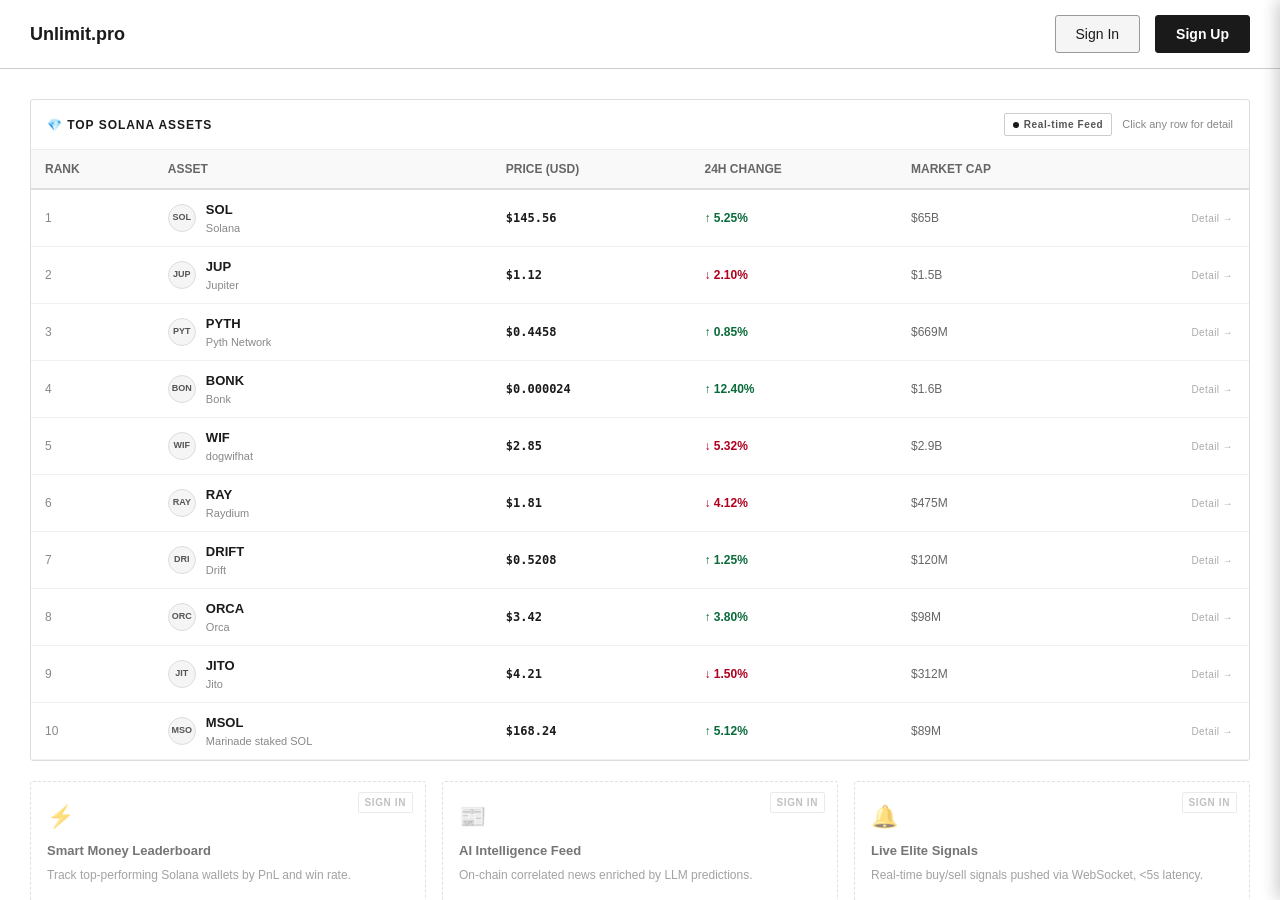
==== commit 9683259d: "add copy trade" ====
--- a/intelligent-system/index.html
+++ b/intelligent-system/index.html
@@ -1,3 +1,58 @@
+<!--
+================================================================================
+  UNLIMIT.PRO - INTELLIGENT SYSTEM DASHBOARD
+================================================================================
+
+VERSION HISTORY & CHANGELOG
+──────────────────────────────────────────────────────────────────────────────
+
+v2.1.0 (2026-04-28)
+────────────────────
+NEW FEATURES:
+  • Copy Trading Feature (Pro + Wallet Connected)
+    - Follow elite wallets and mirror their trades in real time
+    - Per-wallet configuration: allocation, daily budget, slippage, execution mode
+    - Copy trade history with PnL tracking
+    - Wallet drawer integration with Follow/Manage actions
+  
+IMPROVEMENTS:
+  • Overview Dashboard Stats Clarified
+    - Market Sentiment: 24h Fear & Greed Index with delta
+    - Active Alerts: High-impact (≥7/10) stories in last 24h
+    - Active Elite Wallets: Wallets that traded in 24h vs total tracked
+    - Market Momentum: % of top 100 assets positive in 24h (renamed from "Top 100 Gainers")
+  • Notifications Tab Simplified
+    - Reduced to 3 core alert types: Elite Wallet Movements, Smart Money Consensus, High-Impact News
+    - 2 delivery channels: Browser Push, Email Digest (off/immediate/daily)
+  • Profile Tab Renamed
+    - "Danger Zone" → "Account Actions" (less intimidating)
+
+BUG FIXES:
+  • Copy Trading now properly gated behind both Pro subscription AND wallet connection
+
+v2.0.0 (2026-04-15)
+────────────────────
+INITIAL RELEASE:
+  • Multi-page dashboard with sidebar navigation
+  • Authentication flows: Sign In/Up, Wallet Connection
+  • Pages: Overview, Top 100 Assets, Smart Money Leaderboard, Intelligence Feed, Signals, Settings
+  • Settings tabs: Billing & Subscriptions, API Keys, Profile, Notifications
+  • Wallet Detail Drawer with portfolio, transaction history, PnL breakdown
+  • News Detail Drawer with AI-enriched intelligence
+  • Token Detail Drawer with price history, on-chain metrics, related news
+  • Low-fidelity UI (black & white, clean typography)
+  • Responsive grid layout (mobile-friendly breakpoints)
+
+DESIGN PHILOSOPHY:
+  • Inspired by: Nansen, Dune Analytics, Glassnode
+  • Single all-in-one HTML file (no external dependencies)
+  • Client-side state management (appState object)
+  • Mock data for demo purposes (all data is simulated)
+  • No wallet signing required for core features (except Copy Trading)
+
+================================================================================
+-->
+
 <!DOCTYPE html>
 <html lang="en">
 <head>
@@ -1707,6 +1762,43 @@
         .related-news-item:hover { border-color: #1a1a1a; }
         .related-news-item-title { font-size: 12px; font-weight: 600; line-height: 1.4; }
         .related-news-item-meta { font-size: 11px; color: #888; margin-top: 3px; }
+
+        /* ==================== COPY TRADING ==================== */
+        .ct-wallet-card {
+            border: 1px solid #ddd; border-radius: 3px; background: #fff; padding: 18px 20px;
+            display: grid; grid-template-columns: 1fr auto; gap: 16px; align-items: center;
+            transition: border-color 0.15s; margin-bottom: 10px;
+        }
+        .ct-wallet-card:hover { border-color: #999; }
+        .ct-wallet-card.following { border-color: #1a1a1a; border-width: 2px; }
+        .ct-wallet-info { display: flex; align-items: center; gap: 14px; }
+        .ct-wallet-stats { display: flex; gap: 20px; margin-top: 6px; font-size: 12px; color: #666; }
+        .ct-wallet-stats span { display: flex; align-items: center; gap: 4px; }
+        .ct-actions { display: flex; gap: 8px; align-items: center; }
+        .ct-config-grid {
+            display: grid; grid-template-columns: 1fr 1fr; gap: 14px; margin-top: 14px;
+        }
+        .ct-config-item {
+            border: 1px solid #eee; border-radius: 3px; padding: 12px 14px;
+        }
+        .ct-config-item label { font-size: 11px; font-weight: 600; letter-spacing: 0.06em; text-transform: uppercase; color: #888; display: block; margin-bottom: 6px; }
+        .ct-config-item input, .ct-config-item select {
+            width: 100%; padding: 7px 10px; border: 1px solid #ddd; border-radius: 3px; font-size: 13px;
+        }
+        .ct-history-row {
+            display: grid; grid-template-columns: 80px 120px 1fr auto auto auto;
+            align-items: center; gap: 12px; padding: 12px 16px;
+            border: 1px solid #eee; border-radius: 3px; margin-bottom: 6px; font-size: 12px;
+        }
+        .ct-pro-gate {
+            text-align: center; padding: 50px 20px; border: 2px dashed #ddd; border-radius: 6px;
+        }
+        .ct-pro-gate h2 { font-size: 22px; margin-bottom: 10px; }
+        .ct-pro-gate p { color: #666; margin-bottom: 20px; max-width: 440px; margin-left: auto; margin-right: auto; line-height: 1.6; }
+        .ct-summary-grid {
+            display: grid; grid-template-columns: repeat(4, 1fr); gap: 14px; margin-bottom: 24px;
+        }
+        @media (max-width: 900px) { .ct-summary-grid { grid-template-columns: repeat(2, 1fr); } .ct-config-grid { grid-template-columns: 1fr; } .ct-history-row { grid-template-columns: 1fr 1fr; } }
     </style>
 </head>
 <body>
@@ -1729,6 +1821,10 @@
             <div class="sidebar-menu-item" id="nav-feed" onclick="navigateTo('feed')" style="margin-bottom: 5px;">
                 <span>📰</span><span class="sidebar-text">Intelligence Feed</span>
                 <div class="sidebar-tooltip">Intelligence Feed</div>
+            </div>
+            <div class="sidebar-menu-item" id="nav-copyTrading" onclick="navigateTo('copyTrading')" style="margin-bottom: 5px;">
+                <span>🐋</span><span class="sidebar-text">Copy Trading</span>
+                <div class="sidebar-tooltip">Copy Trading</div>
             </div>
             <div style="flex: 1;"></div>
             <div class="sidebar-bottom">
@@ -1937,6 +2033,12 @@
                 alphaInsights: false,
                 marketAlerts: false,
                 portfolioUpdates: false
+            },
+            copyTrading: {
+                followed: [],
+                history: [],
+                totalPnl: 0,
+                totalCopied: 0
             }
         };
 
@@ -2119,17 +2221,20 @@
             closeNewsDrawer();
             closeTokenDrawer();
             document.querySelectorAll('.sidebar-menu-item').forEach(el => el.classList.remove('selected'));
-            const navMap = { overview: 'nav-overview', top100: 'nav-top100', smartMoney: 'nav-smartMoney', feed: 'nav-feed' };
+            const navMap = { overview: 'nav-overview', top100: 'nav-top100', smartMoney: 'nav-smartMoney', feed: 'nav-feed', copyTrading: 'nav-copyTrading' };
             const navId = navMap[page];
             if (navId) { const el = document.getElementById(navId); if (el) el.classList.add('selected'); }
 
             if (page === 'settings') {
                 if (appState.authState === 'unauthenticated') { showToast('Please sign in first'); return; }
+                if (!appState._settingsTabSet) appState.currentTab = 'billing';
+                appState._settingsTabSet = false;
                 renderSettings();
             } else if (page === 'overview')    { renderOverview(); }
             else if (page === 'top100')        { renderTop100(); }
             else if (page === 'smartMoney')    { renderSmartMoney(); }
             else if (page === 'feed')          { renderFeed(); }
+            else if (page === 'copyTrading')   { renderCopyTrading(); }
             else if (page === 'signals')       { renderSignalsPage(); }
             else                               { renderOverview(); }
         }
@@ -2362,48 +2467,63 @@
             signalsFilter: 'all'
         });
 
-        // ==================== WELCOME PAGE ====================
-
+        // ==================== WELCOME PAGE (unauthenticated) ====================
+        // Shows live Top Solana Assets table + sign-in prompt strip.
+        // Smart Money / Feed / Signals are locked behind auth.
         function renderWelcome() {
+            const fmtP = p => p < 0.001 ? '$' + p.toFixed(6) : p < 1 ? '$' + p.toFixed(4) : '$' + p.toFixed(2);
+            const rows = [...top100Tokens].sort((a,b) => a.rank - b.rank).map(t => `
+                <tr class="row-click" onclick="openTokenDrawer('${t.sym}')" title="View ${t.name} detail">
+                    <td style="padding:10px 14px;color:#888;">${t.rank}</td>
+                    <td style="padding:10px 14px;">
+                        <div class="asset-cell">
+                            <div class="asset-icon">${t.sym.substring(0,3)}</div>
+                            <div><div class="asset-sym">${t.sym}</div><div class="asset-name">${t.name}</div></div>
+                        </div>
+                    </td>
+                    <td class="price-cell" style="padding:10px 14px;">${fmtP(t.price)}</td>
+                    <td class="${t.pos ? 'change-pos' : 'change-neg'}" style="padding:10px 14px;">${t.pos ? '↑' : '↓'} ${Math.abs(t.change).toFixed(2)}%</td>
+                    <td style="padding:10px 14px;color:#666;font-size:12px;">${t.mcap}</td>
+                    <td style="text-align:right;padding-right:16px;"><span style="font-size:10px;color:#aaa;letter-spacing:0.04em;">Detail →</span></td>
+                </tr>`).join('');
 
             document.getElementById('content').innerHTML = `
-
-                <div class="welcome-page">
-
-                    <div style="font-size:48px;margin-bottom:16px;">📊</div>
-
-                    <h1>Welcome to Unlimit.pro</h1>
-
-                    <div class="welcome-tagline">
-
-                        The Intelligent System for Solana on-chain analytics.<br>
-
-                        Track elite wallets, monitor markets, and act on AI-enriched signals.
-
-                    </div>
-
-                    <div class="welcome-features">
-
-                        <span class="welcome-feature-chip">⚡ Smart Money Tracking</span>
-
-                        <span class="welcome-feature-chip">💎 Top 100 Solana Assets</span>
-
-                        <span class="welcome-feature-chip">📰 AI Intelligence Feed</span>
-
-                        <span class="welcome-feature-chip">🔔 Live Elite Signals</span>
-
-                    </div>
-
-                    <div class="welcome-note">
-
-                        Use the <strong>Sign In</strong> button in the top-right corner to get started.
-
-                    </div>
-
-                </div>
-
+                <!-- Top Solana Assets (publicly visible) -->
+                <div class="widget">
+                    <div class="widget-header">
+                        <div class="widget-title">💎 Top Solana Assets</div>
+                        <div style="display:flex;align-items:center;gap:10px;">
+                            <span class="realtime-badge">Real-time Feed</span>
+                            <span style="font-size:11px;color:#888;">Click any row for detail</span>
+                        </div>
+                    </div>
+                    <div class="widget-body">
+                        <table style="margin-top:0;">
+                            <thead>
+                                <tr>
+                                    <th>RANK</th><th>ASSET</th><th>PRICE (USD)</th><th>24H CHANGE</th><th>MARKET CAP</th><th></th>
+                                </tr>
+                            </thead>
+                            <tbody>${rows}</tbody>
+                        </table>
+                    </div>
+                </div>
+
+                <!-- Locked feature teasers -->
+                <div style="display:grid;grid-template-columns:1fr 1fr 1fr;gap:16px;margin-top:20px;">
+                    ${[
+                        { icon:'⚡', title:'Smart Money Leaderboard', desc:'Track top-performing Solana wallets by PnL and win rate.' },
+                        { icon:'📰', title:'AI Intelligence Feed',    desc:'On-chain correlated news enriched by LLM predictions.' },
+                        { icon:'🔔', title:'Live Elite Signals',      desc:'Real-time buy/sell signals pushed via WebSocket, <5s latency.' }
+                    ].map(f => `
+                        <div style="border:1px dashed #ccc;border-radius:3px;padding:18px 16px;opacity:0.6;position:relative;">
+                            <div style="font-size:22px;margin-bottom:8px;">${f.icon}</div>
+                            <div style="font-weight:700;font-size:13px;margin-bottom:5px;">${f.title}</div>
+                            <div style="font-size:12px;color:#666;line-height:1.5;">${f.desc}</div>
+                            <div style="position:absolute;top:10px;right:12px;font-size:10px;font-weight:700;letter-spacing:0.06em;color:#999;border:1px solid #ddd;padding:2px 6px;border-radius:2px;">SIGN IN</div>
+                        </div>`).join('')}
+                </div>
             `;
-
         }
 
 
@@ -2535,41 +2655,41 @@
 
                     <div class="stat-card">
 
-                        <div class="stat-label">Market Sentiment</div>
+                        <div class="stat-label">Market Sentiment · 24h</div>
 
                         <div class="stat-value">Greed</div>
 
-                        <div class="stat-meta">Fear &amp; Greed: 72/100</div>
+                        <div class="stat-meta">Fear &amp; Greed Index: 72/100 · <span style="color:#0a6b3a;">↑ 4</span> vs yesterday</div>
 
                     </div>
 
                     <div class="stat-card">
 
-                        <div class="stat-label">Active Alerts</div>
+                        <div class="stat-label">Active Alerts · 24h</div>
 
                         <div class="stat-value">${highImpact}</div>
 
-                        <div class="stat-meta">High-impact stories</div>
+                        <div class="stat-meta">High-impact stories (≥7/10) in the last 24 hours</div>
 
                     </div>
 
                     <div class="stat-card">
 
-                        <div class="stat-label">Elite Wallets</div>
-
-                        <div class="stat-value">500</div>
-
-                        <div class="stat-meta">Historically verified</div>
+                        <div class="stat-label">Active Elite Wallets · 24h</div>
+
+                        <div class="stat-value">127</div>
+
+                        <div class="stat-meta">Traded in last 24h · 500 total tracked · <span style="color:#0a6b3a;">↑ 12%</span></div>
 
                     </div>
 
                     <div class="stat-card">
 
-                        <div class="stat-label">Verified Assets</div>
-
-                        <div class="stat-value">2,841</div>
-
-                        <div class="stat-meta">Validated via CoinGecko</div>
+                        <div class="stat-label">Market Momentum · 24h</div>
+
+                        <div class="stat-value">61 / 100</div>
+
+                        <div class="stat-meta">Top 100 assets positive · Avg change <span style="color:#0a6b3a;">+3.2%</span></div>
 
                     </div>
 
@@ -3335,6 +3455,38 @@
                     </div>
 
                     <button class="close-btn" title="Close (Esc)" onclick="closeWalletDrawer()">✕</button>
+
+                </div>
+
+
+
+                <!-- Copy Trading CTA -->
+
+                <div style="border:1px solid #ddd;border-radius:3px;padding:12px 16px;margin-bottom:15px;display:flex;justify-content:space-between;align-items:center;background:#fafafa;">
+
+                    <div style="font-size:12px;">
+
+                        <strong>🐋 Copy Trading</strong>
+
+                        <span style="color:#666;margin-left:6px;">${appState.user.tier==='Pro'||appState.user.tier==='Enterprise' ? (appState.authState==='walletConnected' ? (appState.copyTrading.followed.some(f=>f.walletId===w.id) ? 'Following this wallet' : 'Mirror trades from this wallet') : 'Connect wallet to enable') : 'Pro feature'}</span>
+
+                    </div>
+
+                    ${appState.user.tier==='Pro'||appState.user.tier==='Enterprise'
+
+                        ? (appState.authState==='walletConnected'
+
+                            ? (appState.copyTrading.followed.some(f=>f.walletId===w.id)
+
+                                ? '<button class="btn" onclick="closeWalletDrawer();navigateTo(\'copyTrading\')">Manage →</button>'
+
+                                : '<button class="btn btn-primary" onclick="followWhale(\''+w.id+'\');closeWalletDrawer();navigateTo(\'copyTrading\')">Follow & Copy →</button>')
+
+                            : '<button class="btn" onclick="closeWalletDrawer();connectWallet(event)">Connect Wallet →</button>')
+
+                        : '<button class="btn" onclick="closeWalletDrawer();appState.currentTab=\'billing\';appState._settingsTabSet=true;navigateTo(\'settings\');">Upgrade →</button>'
+
+                    }
 
                 </div>
 
@@ -3679,6 +3831,238 @@
             `;
         }
 
+        // ==================== COPY TRADING PAGE ====================
+        const copyTradingMockHistory = [
+            { id: 1, walletId: 'w1', wallet: '7xW2...a9pL', type: 'BUY', token: 'WIF', amount: '2,400 WIF', usd: '$6,840', pnl: '+$412', pnlPos: true, time: '2h ago', status: 'Filled' },
+            { id: 2, walletId: 'w1', wallet: '7xW2...a9pL', type: 'BUY', token: 'JUP', amount: '5,100 JUP', usd: '$5,712', pnl: '+$186', pnlPos: true, time: '4h ago', status: 'Filled' },
+            { id: 3, walletId: 'w2', wallet: '4jK9...m2zX', type: 'SELL', token: 'SOL', amount: '12.5 SOL', usd: '$1,819', pnl: '-$42', pnlPos: false, time: '6h ago', status: 'Filled' },
+            { id: 4, walletId: 'w1', wallet: '7xW2...a9pL', type: 'BUY', token: 'BONK', amount: '84M BONK', usd: '$2,016', pnl: '+$89', pnlPos: true, time: '8h ago', status: 'Filled' },
+            { id: 5, walletId: 'w3', wallet: '9qR1...p4nM', type: 'BUY', token: 'ORCA', amount: '800 ORCA', usd: '$2,736', pnl: '-$18', pnlPos: false, time: '12h ago', status: 'Filled' },
+            { id: 6, walletId: 'w2', wallet: '4jK9...m2zX', type: 'BUY', token: 'WIF', amount: '1,200 WIF', usd: '$3,420', pnl: '+$204', pnlPos: true, time: '1d ago', status: 'Filled' },
+        ];
+
+        function renderCopyTrading() {
+            appState.currentPage = 'copyTrading';
+            const isPro = appState.user.tier === 'Pro' || appState.user.tier === 'Enterprise';
+            const isWalletConnected = appState.authState === 'walletConnected';
+
+            // Gate 1: Pro subscription required
+            if (!isPro) {
+                document.getElementById('content').innerHTML = `
+                    <div class="page-topbar">
+                        <div><h1>🐋 Copy Trading</h1>
+                        <div class="subtitle" style="margin-top:4px;">Automatically mirror trades from top-performing elite wallets.</div></div>
+                    </div>
+                    <div class="ct-pro-gate">
+                        <div style="font-size:48px;margin-bottom:16px;">🔒</div>
+                        <h2>Pro Feature</h2>
+                        <p>Copy Trading lets you automatically mirror trades from elite wallets in real time. Set your allocation, risk controls, and let the whales lead the way.</p>
+                        <button class="btn btn-primary" onclick="appState.currentTab='billing';appState._settingsTabSet=true;navigateTo('settings');">Upgrade to Pro →</button>
+                        <div style="font-size:12px;color:#888;margin-top:14px;">14-day free trial · Cancel anytime</div>
+                    </div>
+                `;
+                return;
+            }
+
+            // Gate 2: Wallet connection required
+            if (!isWalletConnected) {
+                document.getElementById('content').innerHTML = `
+                    <div class="page-topbar">
+                        <div><h1>🐋 Copy Trading</h1>
+                        <div class="subtitle" style="margin-top:4px;">Automatically mirror trades from top-performing elite wallets.</div></div>
+                    </div>
+                    <div class="ct-pro-gate">
+                        <div style="font-size:48px;margin-bottom:16px;">👛</div>
+                        <h2>Connect Your Wallet</h2>
+                        <p>Copy Trading requires a connected Solana wallet to execute trades. This allows trades from followed wallets to be mirrored directly to your account in real time.</p>
+                        <button class="btn btn-primary" onclick="connectWallet(event)">Connect Wallet Now →</button>
+                        <div style="font-size:12px;color:#888;margin-top:14px;">Your private keys stay secure · No custody transfer</div>
+                    </div>
+                `;
+                return;
+            }
+
+            const ct = appState.copyTrading;
+            const followed = ct.followed;
+            const fmt = n => (n >= 0 ? '+' : '-') + '$' + Math.abs(n).toLocaleString('en-US', { maximumFractionDigits: 0 });
+
+            // Summary stats
+            const totalPnl = copyTradingMockHistory.reduce((s, h) => s + parseFloat(h.pnl.replace(/[^0-9.\-]/g, '')) * (h.pnlPos ? 1 : -1), 0);
+            const totalCopied = copyTradingMockHistory.length;
+            const totalVolume = copyTradingMockHistory.reduce((s, h) => s + parseFloat(h.usd.replace(/[^0-9.]/g, '')), 0);
+            const winRate = Math.round((copyTradingMockHistory.filter(h => h.pnlPos).length / totalCopied) * 100);
+
+            // Wallet cards
+            const walletCards = eliteWallets.slice(0, 5).map(w => {
+                const isFollowing = followed.some(f => f.walletId === w.id);
+                const config = followed.find(f => f.walletId === w.id);
+                const fmtPnl = (w.pnl >= 0 ? '+' : '-') + '$' + Math.abs(w.pnl).toLocaleString('en-US', { maximumFractionDigits: 0 });
+                return `
+                <div class="ct-wallet-card ${isFollowing ? 'following' : ''}">
+                    <div>
+                        <div class="ct-wallet-info">
+                            <div style="width:40px;height:40px;border:1px dashed #999;border-radius:50%;display:flex;align-items:center;justify-content:center;font-size:10px;color:#999;flex-shrink:0;">ICON</div>
+                            <div>
+                                <div style="font-weight:bold;font-size:14px;">
+                                    <a style="color:#1a1a1a;text-decoration:underline;cursor:pointer;" onclick="openWalletDrawer('${w.id}')">${w.short}</a>
+                                    ${isFollowing ? '<span style="font-size:10px;font-weight:700;background:#d4edda;color:#155724;padding:2px 6px;border-radius:2px;margin-left:8px;">FOLLOWING</span>' : ''}
+                                </div>
+                                <div class="ct-wallet-stats">
+                                    <span>PnL: <strong class="${w.pnl >= 0 ? 'pnl-pos' : 'pnl-neg'}">${fmtPnl}</strong></span>
+                                    <span>Win Rate: <strong>${w.winRate}%</strong></span>
+                                    <span>Active: ${w.lastActive}</span>
+                                </div>
+                            </div>
+                        </div>
+                        ${isFollowing ? `
+                        <div class="ct-config-grid">
+                            <div class="ct-config-item">
+                                <label>Allocation per Trade</label>
+                                <select onchange="updateCTConfig('${w.id}','allocation',this.value)">
+                                    <option ${config && config.allocation==='50'?'selected':''} value="50">$50</option>
+                                    <option ${config && config.allocation==='100'?'selected':''} value="100">$100</option>
+                                    <option ${config && config.allocation==='250'?'selected':''} value="250">$250</option>
+                                    <option ${config && config.allocation==='500'?'selected':''} value="500">$500</option>
+                                    <option ${config && config.allocation==='1000'?'selected':''} value="1000">$1,000</option>
+                                    <option ${config && config.allocation==='pct2'?'selected':''} value="pct2">2% of portfolio</option>
+                                    <option ${config && config.allocation==='pct5'?'selected':''} value="pct5">5% of portfolio</option>
+                                </select>
+                            </div>
+                            <div class="ct-config-item">
+                                <label>Daily Budget Cap</label>
+                                <select onchange="updateCTConfig('${w.id}','dailyCap',this.value)">
+                                    <option ${config && config.dailyCap==='500'?'selected':''} value="500">$500</option>
+                                    <option ${config && config.dailyCap==='1000'?'selected':''} value="1000">$1,000</option>
+                                    <option ${config && config.dailyCap==='2500'?'selected':''} value="2500">$2,500</option>
+                                    <option ${config && config.dailyCap==='none'?'selected':''} value="none">No limit</option>
+                                </select>
+                            </div>
+                            <div class="ct-config-item">
+                                <label>Slippage Tolerance</label>
+                                <select onchange="updateCTConfig('${w.id}','slippage',this.value)">
+                                    <option ${config && config.slippage==='0.5'?'selected':''} value="0.5">0.5%</option>
+                                    <option ${config && config.slippage==='1'?'selected':''} value="1">1%</option>
+                                    <option ${config && config.slippage==='2'?'selected':''} value="2">2%</option>
+                                    <option ${config && config.slippage==='5'?'selected':''} value="5">5%</option>
+                                </select>
+                            </div>
+                            <div class="ct-config-item">
+                                <label>Execution Mode</label>
+                                <select onchange="updateCTConfig('${w.id}','mode',this.value)">
+                                    <option ${config && config.mode==='auto'?'selected':''} value="auto">Auto-Execute</option>
+                                    <option ${config && config.mode==='confirm'?'selected':''} value="confirm">Require Confirmation</option>
+                                </select>
+                            </div>
+                        </div>
+                        ` : ''}
+                    </div>
+                    <div class="ct-actions">
+                        ${isFollowing
+                            ? `<button class="btn" onclick="unfollowWhale('${w.id}')">Unfollow</button>`
+                            : `<button class="btn btn-primary" onclick="followWhale('${w.id}')">Follow & Copy</button>`
+                        }
+                    </div>
+                </div>`;
+            }).join('');
+
+            // History rows
+            const historyRows = copyTradingMockHistory.map(h => `
+                <div class="ct-history-row">
+                    <span class="signal-tag ${h.type==='SELL'?'sell':''}">${h.type}</span>
+                    <a style="font-family:monospace;font-size:12px;color:#1a1a1a;text-decoration:underline;cursor:pointer;" onclick="openWalletDrawer('${h.walletId}')">${h.wallet}</a>
+                    <div><strong>${h.token}</strong> · ${h.amount}</div>
+                    <span style="font-weight:bold;">${h.usd}</span>
+                    <span class="${h.pnlPos ? 'pnl-pos' : 'pnl-neg'}">${h.pnl}</span>
+                    <span style="color:#888;font-size:11px;">${h.time}</span>
+                </div>`).join('');
+
+            document.getElementById('content').innerHTML = `
+                <div class="page-topbar">
+                    <div>
+                        <h1>🐋 Copy Trading <span style="font-size:10px;font-weight:700;background:#1a1a1a;color:#fff;padding:3px 8px;border-radius:2px;margin-left:8px;vertical-align:middle;">PRO</span></h1>
+                        <div class="subtitle" style="margin-top:4px;">Mirror trades from elite wallets automatically. Configure allocation, risk controls, and execution per wallet.</div>
+                    </div>
+                    <span class="realtime-badge">Live Sync</span>
+                </div>
+
+                <!-- Summary -->
+                <div class="ct-summary-grid">
+                    <div class="stat-card">
+                        <div class="stat-label">Following</div>
+                        <div class="stat-value">${followed.length}</div>
+                        <div class="stat-meta">wallets</div>
+                    </div>
+                    <div class="stat-card">
+                        <div class="stat-label">Total Copied Trades</div>
+                        <div class="stat-value">${totalCopied}</div>
+                        <div class="stat-meta">all time</div>
+                    </div>
+                    <div class="stat-card">
+                        <div class="stat-label">Copy PnL</div>
+                        <div class="stat-value" style="color:${totalPnl>=0?'#0a6b3a':'#b00020'};">${fmt(totalPnl)}</div>
+                        <div class="stat-meta">${winRate}% win rate</div>
+                    </div>
+                    <div class="stat-card">
+                        <div class="stat-label">Total Volume Copied</div>
+                        <div class="stat-value">$${totalVolume.toLocaleString('en-US',{maximumFractionDigits:0})}</div>
+                        <div class="stat-meta">across all wallets</div>
+                    </div>
+                </div>
+
+                <!-- Elite Wallets to Copy -->
+                <div class="dash-section">
+                    <div class="dash-section-header">
+                        <h2>⚡ Elite Wallets</h2>
+                        <span style="font-size:11px;color:#888;">Click wallet address to view full detail</span>
+                    </div>
+                    ${walletCards}
+                </div>
+
+                <!-- Copy Trade History -->
+                <div class="dash-section">
+                    <div class="dash-section-header">
+                        <h2>📋 Recent Copied Trades</h2>
+                    </div>
+                    ${historyRows.length > 0 ? `<div style="display:flex;flex-direction:column;gap:0;">${historyRows}</div>` : `<div class="empty-state"><div class="empty-state-title">No copied trades yet</div><p>Follow a wallet above to start mirroring trades.</p></div>`}
+                </div>
+
+                <!-- Risk Disclaimer -->
+                <div style="margin-top:20px;padding:14px 16px;border:1px dashed #ccc;border-radius:3px;background:#fafafa;font-size:12px;color:#666;">
+                    ⚠️ <strong>Risk Disclaimer:</strong> Copy trading does not guarantee profits. Past performance of elite wallets is not indicative of future results. You remain fully responsible for all trades executed on your behalf. Set daily budget caps and slippage limits to manage risk.
+                </div>
+            `;
+        }
+
+        function followWhale(walletId) {
+            const ct = appState.copyTrading;
+            if (ct.followed.some(f => f.walletId === walletId)) return;
+            ct.followed.push({
+                walletId: walletId,
+                allocation: '100',
+                dailyCap: '1000',
+                slippage: '1',
+                mode: 'auto',
+                followedAt: new Date().toISOString()
+            });
+            renderCopyTrading();
+            showToast('Now following wallet — trades will be mirrored automatically');
+        }
+
+        function unfollowWhale(walletId) {
+            const ct = appState.copyTrading;
+            ct.followed = ct.followed.filter(f => f.walletId !== walletId);
+            renderCopyTrading();
+            showToast('Unfollowed wallet — no further trades will be copied');
+        }
+
+        function updateCTConfig(walletId, key, value) {
+            const config = appState.copyTrading.followed.find(f => f.walletId === walletId);
+            if (config) {
+                config[key] = value;
+                showToast('Configuration updated');
+            }
+        }
+
         // ==================== UTILITIES ====================
 
         function copyText(text, e) {
@@ -3730,106 +4114,134 @@
             }
 
             const content = document.getElementById('content');
-            const currentTab = appState.currentTab || 'account';
-            
+            // Default tab is now billing (highest priority — upgrade CTA)
+            const currentTab = appState.currentTab || 'billing';
+
             content.innerHTML = `
                 <div class="settings-header">Settings</div>
                 <div class="settings-tabs">
-                    <button class="tab ${currentTab === 'account' ? 'active' : ''}" onclick="switchTab('account', event)">Account</button>
-                    <button class="tab ${currentTab === 'billing' ? 'active' : ''}" onclick="switchTab('billing', event)">Billing & Subscription</button>
-                    <button class="tab ${currentTab === 'api' ? 'active' : ''}" onclick="switchTab('api', event)">API Keys</button>
-                </div>
-
-                <div id="accountTab" class="tab-content ${currentTab === 'account' ? 'active' : ''}">
-                    ${renderAccountTab()}
-                </div>
-                <div id="billingTab" class="tab-content ${currentTab === 'billing' ? 'active' : ''}">
-                    ${renderBillingTab()}
-                </div>
-                <div id="apiTab" class="tab-content ${currentTab === 'api' ? 'active' : ''}">
-                    ${renderAPITab()}
-                </div>
+                    <button class="tab ${currentTab === 'billing'       ? 'active' : ''}" onclick="switchTab('billing', event)">Billing &amp; Subscriptions</button>
+                    <button class="tab ${currentTab === 'api'           ? 'active' : ''}" onclick="switchTab('api', event)">API Keys</button>
+                    <button class="tab ${currentTab === 'profile'       ? 'active' : ''}" onclick="switchTab('profile', event)">Profile</button>
+                    <button class="tab ${currentTab === 'notifications' ? 'active' : ''}" onclick="switchTab('notifications', event)">Notifications</button>
+                </div>
+
+                <div id="billingTab"       class="tab-content ${currentTab === 'billing'       ? 'active' : ''}">${renderBillingTab()}</div>
+                <div id="apiTab"           class="tab-content ${currentTab === 'api'           ? 'active' : ''}">${renderAPITab()}</div>
+                <div id="profileTab"       class="tab-content ${currentTab === 'profile'       ? 'active' : ''}">${renderProfileTab()}</div>
+                <div id="notificationsTab" class="tab-content ${currentTab === 'notifications' ? 'active' : ''}">${renderNotificationsTab()}</div>
             `;
             appState.currentPage = 'settings';
         }
 
         function switchTab(tab, e) {
             appState.currentTab = tab;
-            
-            // Hide all tabs
+            appState._settingsTabSet = true;
             document.querySelectorAll('.tab-content').forEach(el => el.classList.remove('active'));
             document.querySelectorAll('.tab').forEach(el => el.classList.remove('active'));
-            
-            // Show selected tab
-            document.getElementById(tab + 'Tab').classList.add('active');
-            
-            if (e && e.currentTarget) {
-                e.currentTarget.classList.add('active');
-            } else if (e && e.target) {
-                e.target.classList.add('active');
-            }
-        }
-
-        // ==================== ACCOUNT TAB ====================
+            const tabEl = document.getElementById(tab + 'Tab');
+            if (tabEl) tabEl.classList.add('active');
+            if (e && e.currentTarget) e.currentTarget.classList.add('active');
+            else if (e && e.target) e.target.classList.add('active');
+        }
+
+        // ==================== PROFILE TAB ====================
         // Design note: per Requirements Review (Apr 2026):
         //   - Username is editable with an explicit Save button.
-        //   - Email is immutable for Google SSO users (verified at sign-up,
-        //     backend keys records by user ID). Shown grayed out.
-        //   - Avatar shows a default image in this sprint; upload functionality
-        //     is deferred (backend ticket to be created by @marcus).
-        function renderAccountTab() {
+        //   - Email is immutable for Google SSO users (verified at sign-up).
+        //   - Manage Subscription button links directly to Billing tab (Pro users can unsubscribe there).
+        //   - Connect / Disconnect Wallet is done here (not just top-bar).
+        //   - Log Out is surfaced here for discoverability.
+        function renderProfileTab() {
             const initial = (appState.user.username || appState.user.email || 'U')
                 .charAt(0).toUpperCase();
+            const tier = appState.user.tier;
+            const isWalletConnected = appState.authState === 'walletConnected';
+
             return `
-                <div class="card">
-                    <div class="card-title">Account Information</div>
-                    <div class="card-content">
-                        <!-- Avatar (default image only; upload pending backend ticket) -->
-                        <div class="form-group" style="display: flex; align-items: center; gap: 20px;">
-                            <div class="avatar" style="width: 64px; height: 64px; font-size: 24px;">${initial}</div>
+                <!-- Plan quick-action (top of profile for visibility) -->
+                <div class="card" style="border-left:3px solid #1a1a1a;">
+                    <div class="card-content" style="padding:16px;">
+                        <div style="display:flex;justify-content:space-between;align-items:center;flex-wrap:wrap;gap:12px;">
                             <div>
-                                <div class="card-label">Profile Picture</div>
-                                <div style="font-size: 12px; color: #666; margin-top: 4px;">
-                                    Using default avatar. Upload will be available in a future sprint.
+                                <div class="card-label">Current Plan</div>
+                                <div style="font-size:20px;font-weight:bold;margin-top:2px;">${tier}
+                                    ${tier === 'Pro' ? '<span style="font-size:10px;font-weight:600;background:#f5f5f5;border:1px solid #ddd;padding:2px 6px;border-radius:2px;margin-left:6px;">PRO</span>' : ''}
                                 </div>
-                                <button class="btn" disabled style="margin-top: 8px;" title="Coming soon">Upload Image</button>
+                                ${tier === 'Free' ? '<div style="font-size:12px;color:#666;margin-top:4px;">Upgrade to Pro for unlimited wallets, 90-day history, and priority signals.</div>' : ''}
+                            </div>
+                            <div style="display:flex;gap:8px;flex-wrap:wrap;">
+                                ${tier === 'Free'
+                                    ? `<button class="btn btn-primary" onclick="switchTab('billing',null);showToast('Opening Billing…')">Upgrade to Pro →</button>`
+                                    : `<button class="btn" onclick="switchTab('billing',null);showToast('Go to Billing to manage your subscription')">Manage Subscription →</button>`
+                                }
                             </div>
                         </div>
-
-                        <div class="form-group">
-                            <label class="form-label">Username</label>
-                            <div style="display: flex; gap: 10px; align-items: center;">
-                                <input type="text" class="form-input" value="${appState.user.username}" id="usernameInput" style="flex: 1;" oninput="onUsernameChange()">
-                                <button class="btn btn-primary" id="saveUsernameBtn" onclick="saveUsername()" disabled>Save</button>
-                            </div>
-                        </div>
-
-                        <div class="form-group">
-                            <label class="form-label">Email Address</label>
-                            <input type="email" class="form-input" value="${appState.user.email}" id="emailInput" disabled>
-                            <div style="font-size: 12px; color: #666; margin-top: 4px;">
-                                🔒 Email is linked to your Google Single Sign-On account and cannot be changed.
-                            </div>
-                        </div>
-                    </div>
-                </div>
-
+                    </div>
+                </div>
+
+                <!-- Linked Wallet -->
                 <div class="card">
                     <div class="card-title">Linked Wallet</div>
                     <div class="card-content">
                         <div class="card-row">
                             <div>
                                 <div class="card-label">Wallet Address</div>
-                                <div class="card-value truncated">${appState.user.walletAddress || 'No wallet connected'}</div>
+                                <div class="card-value truncated" style="font-family:monospace;font-size:12px;">${appState.user.walletAddress || 'No wallet connected'}</div>
+                                ${isWalletConnected ? `<div style="font-size:12px;color:#666;margin-top:4px;">Balance: <strong>${appState.user.balance} SOL</strong></div>` : ''}
                             </div>
-                            ${appState.user.walletAddress ? `
                             <div>
-                                <!-- TODO: Unlink behavior pending product owner confirmation
-                                     (action item: @marcus to confirm whether users may
-                                      unlink a previously connected wallet). -->
-                                <button class="btn btn-danger" onclick="disconnectWallet()">Unlink</button>
+                                ${isWalletConnected
+                                    ? `<button class="btn btn-danger" onclick="disconnectWallet()">Disconnect Wallet</button>`
+                                    : `<button class="btn btn-primary" onclick="connectWallet(event)">Connect Wallet</button>`
+                                }
                             </div>
-                            ` : ''}
+                        </div>
+                        <div style="font-size:12px;color:#888;margin-top:8px;">
+                            Connecting a wallet enables on-chain PnL tracking and smart money correlation.
+                        </div>
+                    </div>
+                </div>
+
+                <!-- Account Information -->
+                <div class="card">
+                    <div class="card-title">Account Information</div>
+                    <div class="card-content">
+                        <div class="form-group" style="display:flex;align-items:center;gap:20px;">
+                            <div class="avatar" style="width:64px;height:64px;font-size:24px;">${initial}</div>
+                            <div>
+                                <div class="card-label">Profile Picture</div>
+                                <div style="font-size:12px;color:#666;margin-top:4px;">Upload available in a future release.</div>
+                                <button class="btn" disabled style="margin-top:8px;">Upload Image</button>
+                            </div>
+                        </div>
+
+                        <div class="form-group">
+                            <label class="form-label">Username</label>
+                            <div style="display:flex;gap:10px;align-items:center;">
+                                <input type="text" class="form-input" value="${appState.user.username}" id="usernameInput" style="flex:1;" oninput="onUsernameChange()">
+                                <button class="btn btn-primary" id="saveUsernameBtn" onclick="saveUsername()" disabled>Save</button>
+                            </div>
+                        </div>
+
+                        <div class="form-group">
+                            <label class="form-label">Email Address</label>
+                            <input type="email" class="form-input" value="${appState.user.email}" disabled>
+                            <div style="font-size:12px;color:#666;margin-top:4px;">🔒 Linked to your Google SSO account — cannot be changed.</div>
+                        </div>
+                    </div>
+                </div>
+
+                <!-- Account Actions -->
+                <div class="card" style="border-color:#e0c0c0;">
+                    <div class="card-title">Account Actions</div>
+                    <div class="card-content">
+                        <div class="card-row">
+                            <div>
+                                <div class="card-label">Sign Out</div>
+                                <div style="font-size:12px;color:#666;">End your current session. You can sign back in at any time.</div>
+                            </div>
+                            <button class="btn btn-danger" onclick="signOut()">Sign Out</button>
                         </div>
                     </div>
                 </div>
@@ -3960,25 +4372,26 @@
                     <div class="card-title">Plan Management</div>
                     <div class="card-content">
                         <div style="display: grid; grid-template-columns: 1fr 1fr 1fr; gap: 15px; margin-top: 15px;">
-                            <div style="padding: 15px; border: 1px solid #ddd; border-radius: 3px;">
+                            <div style="padding: 15px; border: 1px solid #ddd; border-radius: 3px; opacity: 0.6;">
                                 <div style="font-weight: bold; margin-bottom: 10px;">Free</div>
-                                ${tier !== 'Free' ? '<button class="btn" onclick="downgradePlan(\'Free\')">Downgrade</button>' : '<button class="btn" disabled>Current Plan</button>'}
+                                <button class="btn" disabled style="width: 100%;">Free Plan</button>
+                                <div style="font-size: 11px; color: #999; margin-top: 8px;">Unsubscribe from Pro to revert to Free</div>
                             </div>
                             <div style="padding: 15px; border: ${tier === 'Pro' ? '2px solid #1a1a1a' : '1px solid #ddd'}; border-radius: 3px;">
                                 <div style="font-weight: bold; margin-bottom: 10px;">Pro <span style="background-color: #fff3cd; color: #856404; padding: 2px 6px; border-radius: 2px; font-size: 10px;">14-Day Trial</span></div>
-                                ${tier !== 'Pro' ? '<button class="btn btn-primary" onclick="startTrial()">Start Trial</button>' : '<button class="btn" disabled>Current Plan</button>'}
+                                ${tier !== 'Pro' ? '<button class="btn btn-primary" onclick="startTrial()" style="width: 100%;">Start Trial</button>' : '<button class="btn" disabled style="width: 100%;">Current Plan</button>'}
                             </div>
                             <div style="padding: 15px; border: 1px solid #ddd; border-radius: 3px;">
                                 <div style="font-weight: bold; margin-bottom: 10px;">Enterprise</div>
-                                <button class="btn" onclick="contactSales()">Contact Sales</button>
+                                <button class="btn" onclick="contactSales()" style="width: 100%;">Contact Sales</button>
                             </div>
                         </div>
 
                         ${tier !== 'Free' && planStatus !== 'Canceled' ? `
                             <div style="margin-top: 20px; border-top: 1px solid #f0f0f0; padding-top: 15px;">
-                                <button class="btn btn-danger" onclick="cancelSubscription()">Cancel Subscription</button>
+                                <button class="btn btn-danger" onclick="cancelSubscription()">Unsubscribe from Pro</button>
                                 <div style="font-size: 12px; color: #666; margin-top: 6px;">
-                                    You'll keep access until the end of the current billing period.
+                                    Your Pro access will end at the current billing period. You'll automatically revert to the Free plan.
                                 </div>
                             </div>
                         ` : ''}
@@ -4052,12 +4465,6 @@
             `;
         }
 
-        function downgradePlan(plan) {
-            appState.user.tier = plan;
-            renderSettings();
-            showToast('Downgrade scheduled. Changes take effect at the end of your billing period.');
-        }
-
         function toggleBilling(e) {
             if (e && e.target) {
                 e.target.classList.toggle('active');
@@ -4087,13 +4494,14 @@
                 'the current billing period, after which your plan will revert to Free. ' +
                 'If you change your mind, you can always resubscribe.';
             const btn = document.getElementById('confirmDeleteBtn');
-            btn.textContent = 'Cancel Subscription';
+            btn.textContent = 'Unsubscribe';
             btn.onclick = () => {
                 appState.user.planStatus = 'Canceled';
+                appState.user.tier = 'Free';
                 closeModal('confirmDeleteModal');
                 btn.textContent = 'Delete';
                 renderSettings();
-                showToast('Subscription canceled. Access continues until the end of the billing period.');
+                showToast('You have successfully unsubscribed. Your Pro access ends at the end of the billing period.');
             };
         }
 
@@ -4372,89 +4780,102 @@
         }
 
         function navigateToUpgrade() {
-            switchTab('billing');
+            appState.currentTab = 'billing';
+            appState._settingsTabSet = true;
+            navigateTo('settings');
         }
 
         // ==================== NOTIFICATIONS TAB ====================
+        // Notification preferences state (persisted in appState)
+        function ensureNotifState() {
+            if (!appState.notifications) appState.notifications = {};
+            const n = appState.notifications;
+            // Alert types — free
+            if (n.eliteWalletMovements === undefined) n.eliteWalletMovements = true;
+            if (n.eliteWalletThreshold === undefined) n.eliteWalletThreshold = '50000';
+            if (n.smartMoneyConsensus === undefined) n.smartMoneyConsensus = true;
+            if (n.smartMoneyMinWallets === undefined) n.smartMoneyMinWallets = '3';
+            if (n.highImpactNews === undefined) n.highImpactNews = true;
+            if (n.newsImpactMin === undefined) n.newsImpactMin = '7';
+            if (n.tokenPriceMovement === undefined) n.tokenPriceMovement = false;
+            if (n.priceChangePct === undefined) n.priceChangePct = '10';
+            if (n.newTopToken === undefined) n.newTopToken = false;
+            // Alert types — Pro only
+            if (n.whaleAccumulation === undefined) n.whaleAccumulation = false;
+            if (n.customPriceAlerts === undefined) n.customPriceAlerts = false;
+            if (n.portfolioMilestones === undefined) n.portfolioMilestones = false;
+            if (n.portfolioMilestoneUsd === undefined) n.portfolioMilestoneUsd = '5000';
+            // Delivery channels
+            if (n.channelBrowser === undefined) n.channelBrowser = true;
+            if (n.channelEmail === undefined) n.channelEmail = 'daily';
+            if (n.channelTelegram === undefined) n.channelTelegram = false;
+            if (n.channelWebhook === undefined) n.channelWebhook = false;
+            if (n.webhookUrl === undefined) n.webhookUrl = '';
+            // Quiet hours
+            if (n.quietHours === undefined) n.quietHours = false;
+            if (n.quietFrom === undefined) n.quietFrom = '22:00';
+            if (n.quietTo === undefined) n.quietTo = '08:00';
+        }
+
         function renderNotificationsTab() {
+            ensureNotifState();
+            const n = appState.notifications;
+
             return `
+                <!-- Alert Types -->
                 <div class="card">
-                    <div class="card-title">Alert Configuration</div>
+                    <div class="card-title">Alerts</div>
                     <div class="card-content">
                         <div class="card-row">
-                            <div>
-                                <div class="card-label">Whale Movements</div>
-                                <div style="font-size: 12px; color: #666;">Large transactions detected</div>
+                            <div><span class="card-label">Elite Wallet Movements</span>
+                                <div style="font-size:12px;color:#888;margin-top:2px;">Significant trades from tracked elite wallets.</div>
                             </div>
-                            <div class="toggle-switch" onclick="toggleNotification('whaleMovements', event)"></div>
+                            <div class="toggle-switch ${n.eliteWalletMovements?'active':''}" onclick="toggleNotifKey('eliteWalletMovements',event)"></div>
                         </div>
-                        <div class="card-row" style="border-top: 1px solid #2a2a2a;">
-                            <div>
-                                <div class="card-label">Alpha Insights</div>
-                                <div style="font-size: 12px; color: #666;">Early market analysis</div>
+                        <div class="card-row" style="border-top:1px solid #f0f0f0;">
+                            <div><span class="card-label">Smart Money Consensus</span>
+                                <div style="font-size:12px;color:#888;margin-top:2px;">Multiple elite wallets buy the same token within 1 hour.</div>
                             </div>
-                            <div class="toggle-switch" onclick="toggleNotification('alphaInsights', event)"></div>
+                            <div class="toggle-switch ${n.smartMoneyConsensus?'active':''}" onclick="toggleNotifKey('smartMoneyConsensus',event)"></div>
                         </div>
-                        <div class="card-row" style="border-top: 1px solid #2a2a2a;">
-                            <div>
-                                <div class="card-label">
-                                    <span class="lock-icon">🔒</span>Market Alerts
-                                </div>
-                                <div style="font-size: 12px; color: #666;">Pro feature - Available on Pro plans</div>
+                        <div class="card-row" style="border-top:1px solid #f0f0f0;">
+                            <div><span class="card-label">High-Impact News</span>
+                                <div style="font-size:12px;color:#888;margin-top:2px;">AI-scored news with impact ≥ 7/10.</div>
                             </div>
-                            <div class="toggle-switch" style="opacity: 0.5; cursor: not-allowed;"></div>
+                            <div class="toggle-switch ${n.highImpactNews?'active':''}" onclick="toggleNotifKey('highImpactNews',event)"></div>
                         </div>
-                        <div class="card-row" style="border-top: 1px solid #f0f0f0;">
-                            <div>
-                                <div class="card-label">
-                                    <span class="lock-icon">🔒</span>Portfolio Updates
-                                </div>
-                                <div style="font-size: 12px; color: #666;">Pro feature - Available on Pro plans</div>
-                            </div>
-                            <div class="toggle-switch" style="opacity: 0.5; cursor: not-allowed;"></div>
-                        </div>
-                    </div>
-                </div>
-
+                    </div>
+                </div>
+
+                <!-- Delivery -->
                 <div class="card">
-                    <div class="card-title">Delivery Channels</div>
+                    <div class="card-title">Delivery</div>
                     <div class="card-content">
                         <div class="card-row">
-                            <div>
-                                <div class="card-label">Browser Notifications</div>
-                                <div style="font-size: 12px; color: #666;">Real-time alerts</div>
+                            <div><span class="card-label">Browser Push Notifications</span></div>
+                            <div class="toggle-switch ${n.channelBrowser?'active':''}" onclick="toggleNotifKey('channelBrowser',event)"></div>
+                        </div>
+                        <div class="card-row" style="border-top:1px solid #f0f0f0;">
+                            <div><span class="card-label">Email Digest</span>
+                                <div style="font-size:12px;color:#888;margin-top:4px;display:flex;gap:6px;flex-wrap:wrap;">
+                                    ${['off','immediate','daily'].map(v=>`<button style="font-size:11px;padding:3px 9px;border:1px solid ${n.channelEmail===v?'#1a1a1a':'#ddd'};background:${n.channelEmail===v?'#1a1a1a':'#fff'};color:${n.channelEmail===v?'#fff':'#555'};cursor:pointer;border-radius:2px;" onclick="setNotifPref('channelEmail','${v}');renderSettings();">${v.charAt(0).toUpperCase()+v.slice(1)}</button>`).join('')}
+                                </div>
                             </div>
-                            <div class="toggle-switch active" onclick="toggleChannel('browser', event)"></div>
                         </div>
-                        <div class="card-row" style="border-top: 1px solid #2a2a2a;">
-                            <div>
-                                <div class="card-label">Email Digest</div>
-                                <div style="font-size: 12px; color: #666;">Daily summary emails</div>
-                            </div>
-                            <div class="toggle-switch" onclick="toggleChannel('email', event)"></div>
-                        </div>
                     </div>
                 </div>
             `;
         }
 
-        function toggleNotification(key, e) {
-            if (key === 'marketAlerts' || key === 'portfolioUpdates') {
-                showToast('Upgrade to Pro unlock these notifications');
-                return;
-            }
+        function toggleNotifKey(key, e) {
+            ensureNotifState();
             appState.notifications[key] = !appState.notifications[key];
-            if (e && e.target) {
-                e.target.closest('.toggle-switch').classList.toggle('active');
-            }
-            showToast(key + ' ' + (appState.notifications[key] ? 'enabled' : 'disabled'));
-        }
-
-        function toggleChannel(channel, e) {
-            if (e && e.target) {
-                e.target.closest('.toggle-switch').classList.toggle('active');
-                showToast(channel + ' notifications ' + (e.target.closest('.toggle-switch').classList.contains('active') ? 'enabled' : 'disabled'));
-            }
+            // Re-render settings to reflect select boxes appearing/disappearing
+            renderSettings();
+        }
+        function setNotifPref(key, value) {
+            ensureNotifState();
+            appState.notifications[key] = value;
         }
 
         // ==================== MODAL HELPERS ====================
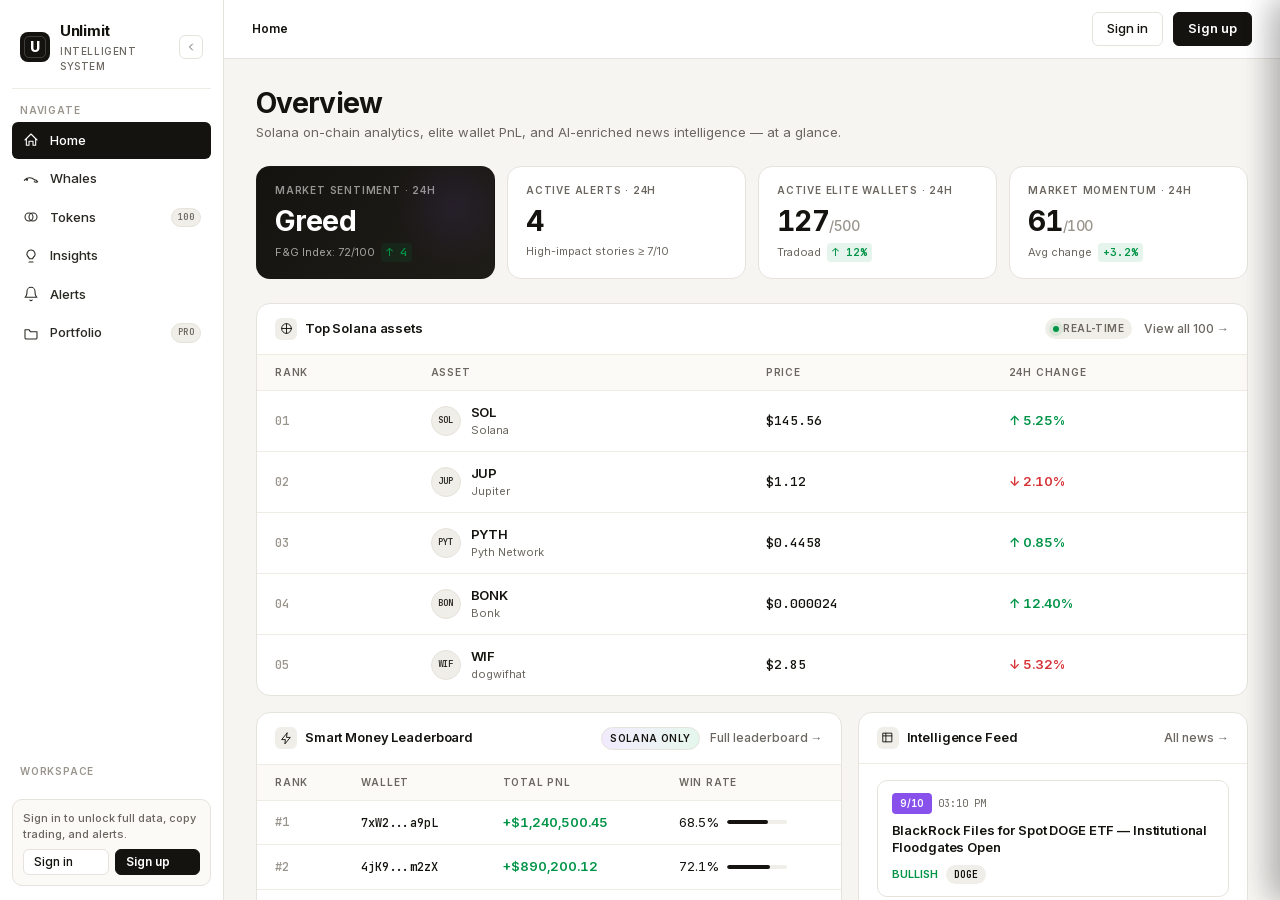
==== commit 6ada17bc: "update ui prototype" ====
--- a/intelligent-system/index.html
+++ b/intelligent-system/index.html
@@ -1,4905 +1,185 @@
-<!--
-================================================================================
-  UNLIMIT.PRO - INTELLIGENT SYSTEM DASHBOARD
-================================================================================
+<!DOCTYPE html>
+<html>
+<head>
+  <meta charset="utf-8">
+  <title>Unlimit · Intelligent System</title>
+  <style>
+    * { margin: 0; padding: 0; box-sizing: border-box; }
+    body { background: #f6f5f2; display: flex; align-items: center; justify-content: center; min-height: 100vh; font-family: -apple-system, BlinkMacSystemFont, sans-serif; }
+    #__bundler_loading { position: fixed; bottom: 20px; right: 20px; font: 13px/1.4 -apple-system, BlinkMacSystemFont, sans-serif; color: #666; background: #fff; padding: 8px 14px; border-radius: 8px; box-shadow: 0 1px 4px rgba(0,0,0,0.12); z-index: 10000; }
+    #__bundler_thumbnail { position: fixed; inset: 0; width: 100%; height: 100%; display: flex; align-items: center; justify-content: center; background: #f6f5f2; z-index: 9999; }
+    #__bundler_thumbnail svg { width: 100%; height: 100%; object-fit: contain; }
+    #__bundler_placeholder { color: #999; font-size: 14px; }
+  </style>
+  <noscript>
+    <style>#__bundler_loading { display: none; }</style>
+    <div style="position:fixed;bottom:12px;left:12px;font:13px/1.4 -apple-system,BlinkMacSystemFont,sans-serif;color:#999;background:rgba(255,255,255,0.9);padding:6px 12px;border-radius:6px;box-shadow:0 1px 4px rgba(0,0,0,0.08);z-index:10000;">
+      This page requires JavaScript to display.
+    </div>
+  </noscript>
+</head>
+<body>
+  <div id="__bundler_thumbnail">
+  <svg viewBox="0 0 1200 800" xmlns="http://www.w3.org/2000/svg">
+    <rect width="1200" height="800" fill="#f6f5f2"></rect>
+    <g transform="translate(420, 240)">
+      <rect x="0" y="0" width="360" height="320" rx="32" fill="#14130f"></rect>
+      <path d="M40 240 L120 180 L180 210 L240 130 L300 160 L320 100" fill="none" stroke="#a3e635" stroke-width="10" stroke-linecap="round" stroke-linejoin="round"></path>
+      <circle cx="320" cy="100" r="12" fill="#a3e635"></circle>
+    </g>
+    <text x="600" y="640" text-anchor="middle" font-family="Inter, system-ui, sans-serif" font-size="42" font-weight="700" fill="#14130f" letter-spacing="-1">Unlimit</text>
+    <text x="600" y="680" text-anchor="middle" font-family="Inter, system-ui, sans-serif" font-size="16" fill="#6b6760" letter-spacing="2">ON-CHAIN INTELLIGENCE</text>
+  </svg>
+</div>
+  <div id="__bundler_loading">Unpacking...</div>
 
-VERSION HISTORY & CHANGELOG
-──────────────────────────────────────────────────────────────────────────────
+  <script>
+    
+document.addEventListener('DOMContentLoaded', async function() {
+  const loading = document.getElementById('__bundler_loading');
+  function setStatus(msg) { if (loading) loading.textContent = msg; }
 
-v2.1.0 (2026-04-28)
-────────────────────
-NEW FEATURES:
-  • Copy Trading Feature (Pro + Wallet Connected)
-    - Follow elite wallets and mirror their trades in real time
-    - Per-wallet configuration: allocation, daily budget, slippage, execution mode
-    - Copy trade history with PnL tracking
-    - Wallet drawer integration with Follow/Manage actions
-  
-IMPROVEMENTS:
-  • Overview Dashboard Stats Clarified
-    - Market Sentiment: 24h Fear & Greed Index with delta
-    - Active Alerts: High-impact (≥7/10) stories in last 24h
-    - Active Elite Wallets: Wallets that traded in 24h vs total tracked
-    - Market Momentum: % of top 100 assets positive in 24h (renamed from "Top 100 Gainers")
-  • Notifications Tab Simplified
-    - Reduced to 3 core alert types: Elite Wallet Movements, Smart Money Consensus, High-Impact News
-    - 2 delivery channels: Browser Push, Email Digest (off/immediate/daily)
-  • Profile Tab Renamed
-    - "Danger Zone" → "Account Actions" (less intimidating)
+  // Error sink persists across replaceWith since it's on window, not the DOM.
+  window.addEventListener('error', function(e) {
+    var p = document.body || document.documentElement;
+    var d = document.getElementById('__bundler_err') || p.appendChild(document.createElement('div'));
+    d.id = '__bundler_err';
+    d.style.cssText = 'position:fixed;bottom:12px;left:12px;right:12px;font:12px/1.4 ui-monospace,monospace;background:#2a1215;color:#ff8a80;padding:10px 14px;border-radius:8px;border:1px solid #5c2b2e;z-index:99999;white-space:pre-wrap;max-height:40vh;overflow:auto';
+    d.textContent = (d.textContent ? d.textContent + String.fromCharCode(10) : '') +
+      '[bundle] ' + (e.message || e.type) +
+      (e.filename ? ' (' + e.filename.slice(0, 60) + ':' + e.lineno + ')' : '');
+  }, true);
 
-BUG FIXES:
-  • Copy Trading now properly gated behind both Pro subscription AND wallet connection
+  try {
+    const manifestEl = document.querySelector('script[type="__bundler/manifest"]');
+    const templateEl = document.querySelector('script[type="__bundler/template"]');
+    if (!manifestEl || !templateEl) {
+      setStatus('Error: missing bundle data');
+      console.error('[bundler] Missing script tags — manifestEl:', !!manifestEl, 'templateEl:', !!templateEl);
+      return;
+    }
 
-v2.0.0 (2026-04-15)
-────────────────────
-INITIAL RELEASE:
-  • Multi-page dashboard with sidebar navigation
-  • Authentication flows: Sign In/Up, Wallet Connection
-  • Pages: Overview, Top 100 Assets, Smart Money Leaderboard, Intelligence Feed, Signals, Settings
-  • Settings tabs: Billing & Subscriptions, API Keys, Profile, Notifications
-  • Wallet Detail Drawer with portfolio, transaction history, PnL breakdown
-  • News Detail Drawer with AI-enriched intelligence
-  • Token Detail Drawer with price history, on-chain metrics, related news
-  • Low-fidelity UI (black & white, clean typography)
-  • Responsive grid layout (mobile-friendly breakpoints)
+    const manifest = JSON.parse(manifestEl.textContent);
+    let template = JSON.parse(templateEl.textContent);
 
-DESIGN PHILOSOPHY:
-  • Inspired by: Nansen, Dune Analytics, Glassnode
-  • Single all-in-one HTML file (no external dependencies)
-  • Client-side state management (appState object)
-  • Mock data for demo purposes (all data is simulated)
-  • No wallet signing required for core features (except Copy Trading)
+    const uuids = Object.keys(manifest);
+    setStatus('Unpacking ' + uuids.length + ' assets...');
 
-================================================================================
--->
+    const blobUrls = {};
+    await Promise.all(uuids.map(async (uuid) => {
+      const entry = manifest[uuid];
+      try {
+        const binaryStr = atob(entry.data);
+        const bytes = new Uint8Array(binaryStr.length);
+        for (let i = 0; i < binaryStr.length; i++) bytes[i] = binaryStr.charCodeAt(i);
 
-<!DOCTYPE html>
-<html lang="en">
-<head>
-    <meta charset="UTF-8">
-    <meta name="viewport" content="width=device-width, initial-scale=1.0">
-    <title>Unlimit.pro - Intelligent System</title>
-    <style>
-        * {
-            margin: 0;
-            padding: 0;
-            box-sizing: border-box;
+        let finalBytes = bytes;
+        if (entry.compressed) {
+          if (typeof DecompressionStream !== 'undefined') {
+            const ds = new DecompressionStream('gzip');
+            const writer = ds.writable.getWriter();
+            const reader = ds.readable.getReader();
+            writer.write(bytes);
+            writer.close();
+            const chunks = [];
+            let totalLen = 0;
+            while (true) {
+              const { done, value } = await reader.read();
+              if (done) break;
+              chunks.push(value);
+              totalLen += value.length;
+            }
+            finalBytes = new Uint8Array(totalLen);
+            let offset = 0;
+            for (const chunk of chunks) { finalBytes.set(chunk, offset); offset += chunk.length; }
+          } else {
+            console.warn('DecompressionStream not available, asset ' + uuid + ' may not render');
+          }
         }
 
-        body {
-            font-family: -apple-system, BlinkMacSystemFont, 'Segoe UI', Arial, sans-serif;
-            background-color: #ffffff;
-            color: #1a1a1a;
-            line-height: 1.5;
-        }
+        blobUrls[uuid] = URL.createObjectURL(new Blob([finalBytes], { type: entry.mime }));
+      } catch (err) {
+        console.error('Failed to decode asset ' + uuid + ':', err);
+        blobUrls[uuid] = URL.createObjectURL(new Blob([], { type: entry.mime }));
+      }
+    }));
 
-        .container {
-            display: flex;
-            height: 100vh;
-        }
+    const extResEl = document.querySelector('script[type="__bundler/ext_resources"]');
+    const extResources = extResEl ? JSON.parse(extResEl.textContent) : [];
+    const resourceMap = {};
+    for (const entry of extResources) {
+      if (blobUrls[entry.uuid]) resourceMap[entry.id] = blobUrls[entry.uuid];
+    }
 
-        /* ==================== SIDEBAR ==================== */
-        .sidebar {
-            width: 60px;
-            background-color: #ffffff;
-            border-right: 1px solid #cccccc;
-            padding: 15px;
-            display: flex;
-            flex-direction: column;
-            gap: 15px;
-            align-items: center;
-            justify-content: space-between;
-            transition: width 0.3s ease;
-        }
+    setStatus('Rendering...');
+    for (const uuid of uuids) template = template.split(uuid).join(blobUrls[uuid]);
 
-        .sidebar.expanded {
-            width: 200px;
-            align-items: stretch;
-        }
+    // Strip integrity + crossorigin — blob URLs from a file:// document inherit
+    // a null origin, so crossorigin forces a CORS fetch that SRI then rejects.
+    // The manifest bytes are ours; SRI protects against CDN compromise, not this.
+    template = template.replace(/\s+integrity="[^"]*"/gi, '').replace(/\s+crossorigin="[^"]*"/gi, '');
 
-        .sidebar.hidden {
-            display: none;
-        }
+    const resourceScript = '<script>window.__resources = ' +
+      JSON.stringify(resourceMap).split('</' + 'script>').join('<\\/' + 'script>') +
+      ';</' + 'script>';
+    // Inject after <head> so the DOCTYPE stays first; prepending the script
+    // would push the parser into quirks mode. DOMParser always emits a <head>
+    // (synthesizing one if the source HTML omitted it) but may carry
+    // attributes through, so match the full opening tag. slice() rather than
+    // replace() keeps us clear of $-pattern substitution in resourceScript.
+    const headOpen = template.match(/<head[^>]*>/i);
+    if (headOpen) {
+      const i = headOpen.index + headOpen[0].length;
+      template = template.slice(0, i) + resourceScript + template.slice(i);
+    }
 
-        .sidebar-header {
-            font-size: 20px;
-            font-weight: bold;
-            border-bottom: none;
-            padding-bottom: 0;
-            width: 100%;
-            text-align: center;
-            cursor: pointer;
-            user-select: none;
-        }
+    // Parse the template and swap the root element. Scripts inserted via
+    // DOMParser/replaceWith are inert per spec — re-create each with
+    // createElement so they execute, awaiting onload for src scripts to
+    // preserve ordering (React before ReactDOM before Babel before text/babel).
+    const doc = new DOMParser().parseFromString(template, 'text/html');
+    document.documentElement.replaceWith(doc.documentElement);
+    const dead = Array.from(document.scripts);
+    for (const old of dead) {
+      const s = document.createElement('script');
+      for (const a of old.attributes) s.setAttribute(a.name, a.value);
+      s.textContent = old.textContent;
+      // text/babel scripts with a src: fetch and inline. transformScriptTags
+      // does XHR against the src, but blob:null/ from a file:// origin is
+      // silently dropped. Inlining makes it a plain inline babel script,
+      // which transformScriptTags handles unconditionally.
+      if ((s.type === 'text/babel' || s.type === 'text/jsx') && s.src) {
+        const r = await fetch(s.src);
+        s.textContent = await r.text();
+        s.removeAttribute('src');
+      }
+      const p = s.src ? new Promise(function(r) { s.onload = s.onerror = r; }) : null;
+      old.replaceWith(s);
+      if (p) await p;
+    }
+    // Babel standalone auto-transforms type=text/babel on DOMContentLoaded,
+    // which fired before we swapped the document. Trigger manually if present.
+    if (window.Babel && typeof window.Babel.transformScriptTags === 'function') {
+      window.Babel.transformScriptTags();
+    }
+  } catch (err) {
+    setStatus('Error unpacking: ' + err.message);
+    console.error('Bundle unpack error:', err);
+  }
+});
 
-        .sidebar-menu {
-            display: flex;
-            flex-direction: column;
-            gap: 10px;
-            width: 100%;
-            align-items: center;
-        }
+  </script>
 
-        .sidebar-bottom {
-            width: 100%;
-            display: flex;
-            flex-direction: column;
-            align-items: center;
-            gap: 10px;
-        }
+  <script type="__bundler/manifest">
+{"45bff260-24ed-4aea-a915-eed7883190c9":{"mime":"font/woff2","compressed":false,"data":"d09GMgABAAAAAB6UAA4AAAAATNwAAB47AAEAAAAAAAAAAAAAAAAAAAAAAAAAAAAAGoIMG506HIF8BmAAhAgRCArZAMgEC4JaAAE2AiQDhTAEIAWFKAeKCxsSQhXcGLqReQBCdHYEoqhXe1Qrivo8GIUH/39MbgwRrQDtqw5GClTmqhK7d/Vvowsqf6CKsIuGqIRyIK2j0EvcCT3g5IDrXnxg8tLHbjKUbTFoYIPQxIMLvT+ls+hOKniM5CDnHaOhkcQkeNCLfl6yu5ejUMmojQqsztW3KokZnt9m7wPq5//PJz9gIxi0gtFEGok6o5JVuwrnytrQeU5PV+V2xt1c6nm125XLi2j4/zj4dc650EyScSBpwE0TeNSsrMACweLvESG33++XBAGHXubnuUYI3W578RQSLlBNsE3qTLll6a6TIckzbAXAyQ7wb0Ucu7arJNMDheABWUnmtgACNnVWeutx2gG3AqJjK2Er5OZav9pv00llL/SKmjyO/SbkvwxFAfzrf2N6UPxX0ITOVSJYEj4dJ3b0/Nz0lJmtzeDd3+lS3wAUNCIzhfXBfzVVqq83l9ZuPHwBDGCi0NGi81rItVADaEDSMAsKwCGMZUpVXR96vArkM8kj3euezKTSGpRahykbicfzBTxejWJMAHYoie50b4TKwYx0R6XV4lLqlLplzHlNPCZT6Vvd9qxLnLEO42JzVllKAvdnZhIjhFCEMMJrGjN0zlfe61/+9k72WTYMqW01q+k5eJAlaKEy//N/[base64]/62riW4B++5/Z6bYzjcAH0M5AWq2gAc8YAQcySxH8FCYNx4ssLHwsGstAQkOctEM4nLwkXaDHfbGABitnNEgAK/+r3z36cQJTfBhhUeL4FksIpMA3n5q7sHLoxWZ1yazUAIJ3TCR2yPdu41epQk9UA0oWabVOXtoTK5FrRUOlDzampmzpYt/lPkN0AqpHupIdUSZklpH/6TT/oK73MS+jelHo5vdQ9Az1mD3SpMzqtwdwH0Jl0zA60tfVaqTZrACRLNd9mllmK4oqBNaDrBXVJ7dTCGsWPlTEAVEJP/J1+te/9wuf6WI+0mO+je4q7R5DuO78HEB40d+hlfc8ivFncWD4ejBv/u2nIvas0AOnD2Owa9nCLkRMcJ7TBw/AxmkHgHF+7+DqaSwyzxPUZj+c2LdEyeDkCaB6ON3j1xpSkD2MGMROIGdfqe7BexqciLzbXIu7GuBt3ZyKHu6uvdoyrKxZkcjfO5JH3LNiHWdBibXdepQBQjR993iI7DSC6DShwLD+jHNyu8ZF1ovxhtBx26NjLScADAxHGIWIfxot4Eatf3MameJHK//H/+OC7gm+vPp1dMN7SchhAb7FVQnQpA3CGCgodFlx4uOOFABEBSFCiJpQIYtCil/m8UpxqNeKvZhJJIo0MssihgCLKqY7auUqfXt3UQa2sCYjbchaX4o3/ueA8F5hvcjtff+lRJPDxhZNKLVCArNZTCELW872J02USYf2xbHSdzHRaouzui7rDGpa6aXSm1hU0Nt9Qk3Ac2FGHmhKBezsmvUY63eoea9i8VT7lJq+kGkbhTlsfHOvUfsOxHdGSeo6QGFZ16SNVy4/nkDEt1Rwr0QWSw3mxDeZgLC25NZ3bUdh1gre9tZ9ueO3v9B7H93Me80ZjFN27Q3FyDoJpWyTobx+16arwAvX3DZe/mj9j2JMVc2J/FlXHJw/fGXvBZSjJlHLtnwPqoYk0hm8YJR2h2eTnwDkwlWK5yVpfYfO1aioYOrDG69SqDIHhVFRgliff/t7fR2g2/5tzHpA9bTroc+xsRe5Mrsfq5g7vgvu8R+y+CMXOyisiemOvEDyg/Kw1taqe7xer7p9eW3QOfLG0aL8HmfuLmdh09fgk+XNf+XrPxOUY7dOrxLhI4kwM3ynSs/M2mOq5bfJ+Z6BUxGPgqVWitDPUyyF2qeh3d1PW0dI9jzckgs9oUOLDhid+lvJAgBA/JMhAgiBCCI+oT2c00q3KmT6RiSOeZNKwkUUu+ZRQcapC4jcLzlAgiVR4xhMf3yeCBAkSOBRI0OCCwAKD8x3yb78Fqrx7TVWpBqwueJNCFTUv5wSEE0wIXGBAFxt/nKBDhoKb4OLWTu48wfPi3eRAbrrigUuTveDL4Wd3ue95nJB2Onn16ZmleeGuhcTKdlRIcIX28eyjMzznxRkmjI74BduL05TUH7n7YqQx76ObcLvHY5pgAHkuQKJUxK9cwWWniz7XrCd4aNFqbiLzFy4iz18QRgCBqHaAV80g/+RQm5BMoUSAB1Qa5Tw/SQILDSF4lSJGdGSoSdEDBn3fY9DBoF/wAonXDLSBUNdPiVc8gBOQHCgHYJR8WRBz8Y+CN5duAqyj/C8J+2WaJtcv5KXf+0jfNwzgJED83+J7+5ABiUL9aiCDfJT45UAaRscJiYDeSTO6QGzdFRmgzCCDDVdjnMmmm2+pla53IffCu9Mng8gUMuz11+u81y///4+sDwdA5SCuXvorVanaMCPVm2CamRZZYZ3z8V98gJwKf4Sf3/Dv5c86PV7r/93/ffmYf/Q9HI8uwEf/[base64]/[base64]/xA0fIQzomoh42ky7Iquldg2jsKArGyFcg0WKzsjENdU5hAKjji54RkkTUYVL5tHNIc50m88DYAz/droPBevuwG9R76qMRjVvdjEBadiE1qalCncBpQAdivYZXEeXOmSyHLp5KYcpZAokwXt42UUWgpgwO9h+RZukB9+fFmWRNcJCT4uqqxVjelfDPWQNaNdlLBe9TWkih7TWVeix+/iyKVHMdjFO48K0EgvHxMx/gjba8pMK1TtYAzrFtWH8HSiJNJzrxRsFu0cRKlh8ZD9GvVWdXgtf5+jeJ18btRauWEa/PZZ4ODk5AYrbzzR2VYx9oedWMhtFCS1ZNCUiW1Ex93QwIwhcLVUZE+hTOkrCW5gACze4Frlq7BVNg3FLfqSndt1rbzfKKi54Crp4bWFjd70NVbMtDSw+HEbmdu1VIRL0Y6Cdmjm96myGEikRBKil3oMlMmiqa20jXF8sLOt4l4toZBo/kOVHRTzDsxhtYj/Ea8Vmy1T291kb+So+t3qd0wRAGAobIkE1RPEy2W21nJ/FY8fbWrpBfj4O7hYXNbbF9d/TCzs7Y2bG1EtNlZ7OL5z0ilNyo0bsuCyNQR/iXeXWsLa8rDItETjU6bhpwu18ZRN5f2HlB11aEOY2UsXHfaRimf3C7dPTfEeVSvjzMf7Um8YeXtHYwb03O2ZOxmbHyX3woJZEwVibV1UmRMSl4XmDU0biwWq5MmMsYcNdKB1WyaWa7uVb/FKqWj4TapkrvrG+Ngzl1Vf4ujnU0OVZyU38EaInXtIcWAKCSlkBZMhNgtYH728/VYR0kfu/Oabh7X7q0lCIeQtzLZfksH6IlIEZOLoa3eIdLcFtIBKH0cY4gIwGzOdlbA2jPeSbCXLq9w1II0VUeVWpUEM2Gz/OxSDajeMKYsqWV3Nmh1/oiQ5EgYw0zp8MmoVbnhk3nCTsMVPHcIJnsCOvsE43Ey1h29IKcmRqj5suIUF2exVps1N6tcXF71Cbs51K/mCYxUNWoGP+AkAzEwUuGqOLC9Qm4A5gKLLxZqRoRVZyrmi2Dau/B8XvFEX7z2Y/DU1FJZr0acLfV+QAlSLzOj/6VgpK2TbqU8BCmN6MBi5Kqd5vvHLbgNaik/[base64]/GKx5Y3ysdZ7IPlk7fp0J0f8hYtXfcym5O+6PelwNnupat1qfzi9uPyNRUZxONDEEWtTJgAqAJ5zQlB/zSluT4VRLnlmytOYKTjrKxFB5Nye53t9SMH6qRXk8IVmqqGalnlPOOOhkBz63RocDIR2lzpYTPknEvLF8lorS76e05sUONTTqTtiz0yNzC0YdJ3POZSfFI2Ig9Ub5xiAIjCAxmHTs67USw9aStSSN84TJT1gaj+syzKBjHpmI0aiJEX/m+SOOq+UDBzUzDvozumNGc6Csk6fC8b99U1Vqi5pmviHHcAb1PJcHhHB6c37kK21NxlPL85ID/lszN/HB1xG2dar4oh9qtORckuSQ6iPiTX35NIrSr9IxquOZrZWgozc/X7PkF387KFSkKkw5ZHiTKHxe+Esfw5CDihElVFTy27UEjs/JckKxSrrFva/NzzfjEch+mfEVBrRH3iXunFoW852dF2nsaPGXKvdVtjJ5FyT1Yw4cuRg3BEhV4UeKIPgYjqLTPs/XbWs5d2D/ZOkG2vn2cyiKX8BRZAaqqN/PDD9g1dXq8TfdbrSFZQT57vfmkTq6MEMeJHQyqnSQ/zvVYbXEdcQrFPL2vznhIrdRrWNpWsc4zBjBE/03wSQP+ZaZRC1/Px1Fp2cOxXhEEPPlgMuudz38tbPfJufbghwSi0J4tyFCUM6aByGPPAv5zDgWY9E+HbknsJ/e9Cus+UKU8od/1VNQ3lIaHJQRoSkXbktJEXZqKjLCg4Js4doKL+KveZu23BbxlzV1dGIi9bTVknZab2PaKJiBs3mt3KbhkRcS/D/0L+K/S2ZUsz9YHQIfROcrgtNCtYkV3aVw2X/mPqJy6CMe/MaRjndh5rW/15jMeUkJaTZrqPjTcHAV5ri8eqW8BqX0cWioqtNnX6E6yhAbHVNpUMWHGMsiEqpy0rzWeWTUwqQjTBo1toZIUlrksoBgWXiyOTwhxtSii1BlLFOCTNh72rW8Bj3EodF8Rg/Jhey0IXV04hpd4Fe9H+tMKlmATuhvi/ucz69yfdsnEiJqSsJj4jJUpq5FQ5RtgyZWkWL1A8vPez6nXiJy8Em2n1WLWHQeGJ0BX+IyXK7cETwR3JlzZnBtpbETOqolOa8/exLPIb4TzuXkIAAWHGZTK/KiF8plTvUTYiHJmBGrWVNJN8KIkmQHVttLhN7IL20EZ6kUu2tSqMsBblaopJJC6ZHFTsHAsX3U5w7SRrP9cy6VKx8c1h2RjNXfcXDBnX1m9GaffXsiWjVs3eh4TkXxYiaKQCenaQf9Np8Cum3ySR7r3Pbwg1/QHUHwlkXkbT0trnawYeov9w23uyu4hEne1JnXAd7pXu0UhoXZf7g3XWZb6ftG+WoOvp0INjs35jB+icA+ivGzBYKtxcwKvwW2/pkcpTOY17l0l+v3BJ/gZwoF7tHsUdx1iRzOrIClmXJZaFJh7IXXaflBj91c92xNxZgeHp5w0d+C8na1lKDZpAwaxoxX6wT8KwnUp7UtzH63S7cC4tnW24akMDO4CMstUZLGpCz1umxTmPLgETq0io6h8ke9V5icCY+qzPqwernoS0ailIqJELN/UhK4BMtNMX4NcZnB6/OtUfil27/TN7ImFrscCOL4tfnOnzDKsHsAVF9bz0cJLuesVz6acJt94PdMscUnwrS5tTqkDjBmODo+r+2oEDi2PIJ9I0S8sPBnPAUHJWrlHcmpihWpRlV0XEmjj+trHF5dbG2Q/6/fSxFMRM8xWzaFVQap9d7xgoCQXBebNzj/KCk7Rsbqc/K8wb6kWWq3xl6f2xKYEaQMiDfKpPzsdxWdCJ93n8MMptOuH0f5uZLGquVuenGQf6JBJmUNzJPeHOcui8uwaFThiQWygCFfSbJRL00RiaQpeqMk2XOv75TYV6EL4nl/vfT0d0J+G7hjKOJ4yzBD/D/RhJA1bisItLtcTJDZuRXUC9ttxwWBRbFmYtpgcyAodhqHWHaUKtxH4PuxH0bM6AcF3g60FhDzPN5DgriprFs1BRfM+PNbFok0I+udRuCfXmZ573CmYheI89Dm/t5KL97PpbWA+xqXd5PLHefxbsHBIf0123fq+r2BeUPJj7gpFtliMZh/CKGs7FhnaQq+ZuWNr3Fj6dIPsXrL8Lofhw6KDl6gDnhmtZn5RdfifVaM7UhHD6FhcAwIKv/EYhnckD5ITBvKePOVNsUsuxrdWmYIX8rWpqkFksXRKnk1asc3TkOnN0xBfWOF/YFQkS0c2Wx/4JT1sWArR+3pBViu4T4cnGYKXJGQEGhPN6s9rznQ/ntMuSLdJK757tuamm+/A8dvic1RPr/x2QEcxndbXsNZf3Gsyi8Wh5NhLhfAZpgX9ftWjNTMpKFahoUs8iwQi2+FqAMt0shUs4GT82UnAjXSMZccLlvX5unGdhcdqmSrbSpdehLogkXTEcsxzJOBwZ3OHd9WICijGcf1DBxn6HHczn3MJkY1nihGJyVFGMEY7PreE3EBa2IRglAau5BOtyv9vb1/ui9yZ7Gt3g5Fpf70wrq4biU8mGXaC27ANOPKs9Xzbz+vmy93EEfQmR/bzmWlCCU0iZHEo4urH/L0PhCqFbhOk4ivrttiZH/E63AUubj5Ze7+1qNGHDMma6XTsiytEdgeuv/CZ+eyGZ+kF1JRrx/7E0svNuQZFIe7TFdm+16VyQIVN7xbkWe7Fwmz0PgLKKXTKPkRT0at9YhU9ez7wgIqTcnbHo5To19l3628c2Lc0mh4IqqI/uGlZxyvUeDa5cMCjQXEQy73AUFMqtybo6Q2oLHZ9wBg8efTeLM0LIRF4x3d3/xXXR7IjHfOq/sLP4mjPBorBKPN8kB+8r3Ozpbgoi4dg+lD413VW8l7BnJ+k+EYg+ygxjHYn+QAW/zVVdU97avGcDY+ti/YU537uDMXLFiealdd3ZrHe9Q8znVuIXhgCE2xTPjQUNnYb3L5b2MylOYzYWwJGAlSLinkS0rlglyx8KHwjNDnrVf4ms/WAkGmm+jaO4TrtZ3RCE3ZZfJzFT1+weaiROqUIcC6BsPoYKjYH9Cqdb3rrRLHv3Hdvm3yYSaH8SzmOYszBtoMdnHc7fZZ7ANnFD3i5LQ81TNgtX/Azzz0Fkrvqn3O5qfxuTcHNyG4DXS+7/[base64]/YA9pCVgPqb9xuF/KRN8h57/X1Oc0sASpEFhiELTOcJg9yRJHdg+nutFVImlwz+C5rH8YPf8N9kJniEZThy+huTx/FHb70LASN7D7pEExyYl3R8CZ7eSTLDv0ijHWGxZ/BPmVcmdO6dCrCKe59aT2BUJpZfplQrvUlu3mewXhpZzxv3tfNVd0GN9k4cDwZeCWzL6e+ndXJUI43sgCs6DdQmDf8PV3v6v5dxPCON/APXe/q/6sTxuMzp36WRRnxLYd8JYnFLXgu4LWewAjwDzf2Gy5GThPvgNmmoi7FnLYpF1LuVnJzbcnpWuv19OsWDrh8h9dWG3Z7+ejKOn2O9cyqq9ocADPqMmOvz7zff2nw/8OJg3+a7368CugD594h3dkWicTQJ7IVHc/QhbWZ4zU+AJs1jsKF9rWMqbpFdhwJ0DNgLR7EW44lfN47C/wHJ13/1j5z4JKfS51R03xiV4tU+QzhWFUVqKfkP7YpxyMZUVoUqw4gQmIzEODZW+wWYcW7Yp6M5mNlkvoBqbVlbBYV9nZvsLa7qwzBhjCsHxJMMkDBSPaHWOD4OdEWw6zSe6PqHf4GurN/nJF3dPAbxA8q7UQS94iTQ5BGPwZ/hrj5EXwpDApkUwINt7iX8LX3ZR9scjfivNioFiRg+W0MacZoC8FyMwRSfmnxzVC7bjKlui4gYoFd718ZrGfLlreDlOWEgqvSSDIW8jOtXvCjZlzH+oC7coBAb8pUN4qLz+WC/oBE8AL/oLC3KDutAKIj4BL6AWP79cT6D8VuyG3SUV/tQopfCEKAa/6POg//nwgqd4J7Vbxb8OHBNPgX6KmB96jkG1mSZ3adPra4C8TEJ4OjIT74upsf8h+nkL8AHz//8AHz4uuf/P/P7YNx9CCUkAAH84Uwb5AIrbwXIm9d+I8mjKfcOfamntDlPWbBPIrfPWyoQ9xbC9md1fpIK4vnX8N71BwzYD8hUeyyXxAMGCsSlIMA+3xxFcqQyYWeechec8OGe7u77/sT8pPSr0E9/P/zSGfB636NRKQrfe8rhoXQX+NCPyDyhcnVcQey2uvX+Fairr1O5s4/[base64]/[base64]/1E3AC3ck/TzIo1CFPn7lxDgyxAZcWqUi/JRgdQfaVEpKpNn+Cszi4IyW2BOItdzqrz8rt2ou/cQ2rNXb2EFXvq7T6Hwor4i+vUfUFwiqrSsvEJMpcmP2EE++8H0c/CQoSz+C6BerP9C4v6PHDVagj/HjK2R5P3lulXJa1LWpW5sbnkhfXtnd49t/[base64]/LElPN9P93HWwUKY0O3AEpe2b0sDfOm2uKx+WH4uQoytN21f1r/rL/r/SR/5tJYO/gLvcKqzFfNr0DbGtrQY28nnPO8QXoqnosMBjniQEKWBOQhChKEo02bl2T0cF5xgZ4SoHwMOP8QPJFSI8lnBUEIkxiFxKUdyi4V0HtjQoRpppKEWs+CsIBOz4Jt4E+8Fd+yDTUHvOyjNmFe1zP91wJ72CoGI1Ozr/cS8vz9lcZmjRPYMUVPHlyBGn3NWjIvNkesTAA=="},"19a3eac5-5838-436c-90d4-9815ebb25254":{"mime":"font/woff2","compressed":false,"data":"d09GMgABAAAAADrAAA4AAAAAjNgAADplAAEAAAAAAAAAAAAAAAAAAAAAAAAAAAAAGoIAG8dIHIQiBmAAhHIRCAqBrjSBikQLgzoAATYCJAOGcAQgBYUoB4UdGzZ4BdwYH9AdwAtX1TTNkQg9joRhVkdRuklTLf6/JMhDwtDfidKJDJFRVDBlKvRtdQdCUZp1UtuyXjkw5H9S0KCV21kR3Hs7GlXLcrAmOmzmk/2dPrinj8/vVN5YhK2nSTwkpjKEiBwMX52B43zUXKJq7PF79oKkCBxoALRAqFNRqMhGR0ZHSLLwAcHl3fD83HrrX/[base64]/v/Zl9Q0i2rZFtYiE/Ab8Tl13MoeSTMBmsxr5fwLFWLJMGVv+IW9/uNuE4wwSDqRAIMzs/f827W3f87P2jD56fkhh67M3RO1nKlMhVqP7xnp68zRi72o0JoisJVkfDB+kkZwdjZ2Nd0P2Bpgke0GfCLsAQBVufxWsUlRpa+CibxKoaqlUe624KtXJztTFTfjDYVS3zqtDjoEhE2zMzfPf731nWXQbIY+MfMIR697c/1P2XOgqCUVf+hvUd7TuMRqFjKQpFPB18ljfDPnQ0lix1og69yYVthrY6bcfIViR1AZJJUgapt83fe6W1TRKTXIQ8G+7+TF09rGhv5Y2AoHLZE2F9nIVRB7AOMDPMGSRQkjwERH0mw8IMoJfCv7T3BRBRcjX4d8p/Aw/5z7KhhCgOEvm4ckCfrKYRJaSy2qRspFRNrPIdk45iVtOly575MoFCuVi1XKDRrlZh9ylq61Hn1kv0Tnn+cUtE0ylSabNSL7jLicggD2TYoqHMzAXbBQ5D+KGTe5sgF842t0KcGSA3rW3k8nzJzvRZG/iTuD73bTjgHsBkahNAMXcIe2IjVKc4UxjJJm2fPtqdS8MRRAJIXaTJpjdfuQnm5XH95RMGDO7nAeBn10tiVEPy4UhEqJizCSkoYL34adJLe7lBC2dZz6yVgOR6HbXbHbZoiuyNAXL07ISFX9hZgNCJEcJL0n/nef5Af4V/FFj3MuH8Fnz6wA18nJF53xOZ0z8mKodyJ4MZ3PWZjl8gPTcdKcVb30qU8xzSXuSEjtGfMyfavqoEhJpfMOF41T3DUQggv/86RffwZ9y7h/61F3TrtZa0SYRwqvbCG72EsGNXT5lKU8bfRsTy6d8Wj5dWpw7kL1705vlcnkaYN9vCGInZ1fzieS6nZa4HHQI8wrmJZZLXMpnyO2X65tFf4BCznWu33zX109IpNMYRBbCnrQNldPRe37NJgETlxjeoIw0cH/PLQgop6MqAzG/ZO3LjSPlq4Tw+tnPWuIeQ5xoYM+SONmvyqDApAPBgo0AH2QoCcOAeSeuTOKx4ySDTPIyf8YpztIJudYUk5vMRDf8qXLCy7gwzoTN6GQx/dsiBkXcCPl2TyogB5APXgmCs5Cn+0JbOV0I23SwmF9eIRy/xnPDbsTCDBSafW1JrxNUKg/ug4lpXBQkWKfUtiBt1iXEx1BUzu0f7JeLHEP8bGp6z4n8zK7Eq5126skKGd7FFRPw4PEJCyPejQUNlGam2t0vZ51yhZbqaP1DB6po3+OzDo1JsxwbvmJbKaoAzvp6pK8tSjqTxkXYSvXOOLMUM/l5hqB42Vdz+p/NRPZnd8RnZA/xLgpSmhRcWI7/g56dI0MldCD2NjYiGntPRbiGNg1IbKATmvO0tsxoFlfM+wW2G10V7DXoONkYegsnUnMxOqwRzXB19Ymyxo53VApasurGuwDYBkBgG2bfx3+nc166aOQFBQSeIgydG5x6eOCo+faSNz7Zy9CxhOmqkEg4XdRtE/EtJ/i5Gp1nYku8s5XDnNb/hLvkZD2nry4tgNU4DpHvI9Rx06sPNd7lZVY0ctQX8OXBkefW2nUGhUZBpzhV3EE6+CDqNW/[base64]/P2wldZYq8qG/[base64]/g57jhfY8aJTJhAcM45BOedh7voIjoiEwIIBQxGhsIw0OFIGDjIeHj88PmBiIgEERMLJCHBIxUAJyNHoqBApqJCoqbmS0ODLlw4Ma1INH8JJvuwGgQ2ZCKnLOSyEz/C1xGveYFkmULBcRnDi6oR1aAPQfQXC8wmqLNEssNUwY8d4RA2YQuRp4RNpMSfSIk/CRBENw26C1sw8EuHIcSKDHjytB683ey57GqUojR+eIrMb5gL0z30b+YB5maGajx700kptDKCm3UkXDYOK4f+Ff02Pgx6Gh2C18Pl+8+Fk7xWOBK26sqCQg6E0f6l/ZAYuGlPkh/SLo8Au4cjNWvKog3R1tMGuHsrrf4RqJVUD+U05UhgT3yqaZcpaykLKcWUaIqQQiRPk18nryR3kuth/[base64]/oWVQmIBOVTe1mFhqtnxcuiNgRJCQUVDRQM0d6JdiLn1tnlNkAgUJFiKU/[base64]/[base64]/EkM3T/[base64]/MSa/Sp8y77vMXCACgLQrwN3Dei4s8KH8aGq/iOTzDXS6P4CdiQUJGQUUDTREKJbCiUzgGJhY2Dm54IT4BIR++/[base64]/W3Pox8XGkDYnWUFNwTDjzjtTS/jSu/be/CAIiAUJGQUVDXQcHi/EI0YVizjxEiSysJadcHBySZIsRSp3e/81pUfKpFyFSlWq1aivRlXfnr/N17EL2S17XuInNjYEQh4IagbHPsSuW/[base64]/QogFCRkFFQ1UqAHDIxMoSLAQoeQUVGWImrE1HmZdFBUjiRUnXoJEFtaye+Tg5JIkWYpU7mk64GEyeWXJliNXnvwqkhQrqVKPypSrUKlKtZrUhurTcLR97LkB7aTNPtkaaG2xYbXrrCYHQtz3uSvI4+x7F/Xp4fX0X2whDYcy2UI9TESZ0eTFz9R4Zmlcc8TmhM1I8d0GGzZbACnIV7CcXJIkS5HKrVSZchUqValWo74tiuMu7++Fjx6bOdJbR7HjxozXRFDnWsxRjSscmvvOwCHOAMSdiPB515hIEoMA1Lat/v5uHtfCit2oa/c5pKD61ZKNnP/q9bjfLYWxxE/aE/npTbXLv+PHTiO2S90uZbvk7ZI0Ik83UqcGOn68pR0UfzXUVYDcr7aqZuDJSQqxk3hi1vWtAQiFkP32AAiRIEcFRps16cQju12lbMJrDEEmNMW5JZPgY0LMR1RoHiKPuUjSFOo/eT0ICAoYYGh6EBq1FR8VVQWMZwiGEAUygUS9yMDIuxUiTAdG6JlUFN7mYUDKWpwYkVsSMxkiYIIb6kN9YZBMIQjf1yEIG3CKsUcmyPM7BsxpyUPOoWxEAep+5QO2F+89h4Skdn/UW8BpwDbwPw6rCCZJn9mkh4MpoJ6LGAGPATKo24DZSIACkE9BEEAmV+mteQUpMpFwURba76DjxpzytnNepQi6ZNXVulefNwKJTIKkU6S+UolUJg2RRktPBMhk7FevMJtWtBEHHfa6U04766KGyysDUttislQoFW03Knc3gKlI5lbU0xcYTPx/8P/3Tjr9fvb95S8B8OWPBj1Y69bPRxDEAvZ4BPjWD4DfPfc7QK44PY6cSL1ze89GY7Y574Y3jRsxaqtJa+2yxvDXP/6P8qor3rfZBAIEio6Bi4dPQERMwp+UjJKKmkY4LQMjE7NoB2x30HV7fSSGjZ1TkjTpMnjkKVCoSLFSteo1aNSsRacu3Xr02ees/[base64]/ExjCv/NlWwtToSe/[base64]/gq/H+DAqNYWDRaYUExOeVxEEc9RqqpyKcHD0HtFBow9Uq/[base64]/hVoA7GXkX4PbGWFWTBfpQVGheqvbQ/GWUKnL1migAFq3a5oX+X+nOJAWqtk3WdO2rJFa1IXyMfBnH+mM5gLMQa0kzi+Py2xo4qNLWe5eLsXZvHTh6G4M5uSvPsoM8jyK22PapVpypFL/iWlyAaojwYDt7Pg1a3FD0vo+GP5H/BvBga2/dTV0t+jqmzptSU4Y9iBgfG5yEY90mqqDQrw9m1BqN/SBVJIe2z0WkZA6enieiSgtwaaqgeT5i7ok7JEArwnjCAVSOvv13J1/T1HQZRZ3mq8KxKImWqUqgD5Tv8RLZj0PVXsvk3n8zGfMOa+91SlGAD7UNB23pfe/A2kjM3oRlrUpCkRlA8YYPzGaU6fFSr99dG03UJHjFi5ONQe26hXu/yG4wlHaK/fYhU6gpf7EKdJT2SdHMkulUK2+u50eh3wdF6ZzWd2TjhZHEkqzvIabmiE+m2E8ExGb8hk8NJEQA47sk7RVvhmni4qL/1ixT0fQkVtvQD/XRx9A7b2M5cUgEcWKD29JJDhyEWm+3ZrSU3di9QCpQwp/FSP6F9iOGwEKiy1XhyZUIxuf2sD0BEbyw/i+pRaTgXG84Hbn244KYHClspErOeqefjsKm7ckeUmKJezV7qSC/Nz9Ak0s7pim/[base64]/o2WWqV3ZQGybqtEDLqUTZ4TZFDyClncS4Dv3B9Wj0SfjXMhbioS8WPf7nxr5Jn0gXGHgOyt7486Hf+wEswxu66YUzemBpmnuiaflN8COqVunakFiD6rqv4dy1ie9tZ7IayrE/TQcsL+XYaojlUFooTjJPdrZsX6MCiM8SHMDxW91Qke/[base64]/[base64]/[base64]/xdwmh9HOLtmGZL4JTJXwYISbPZefXV5Q01UzwGlrldSeeb3B/Wee5it6cA4yNx/v/Tqvo46ja4jRwqrIIxrtWiTC7ZmiG0a96gVVZaAxRR7yuutE0HtSjvLEdejMj8Tk7+S3LTnFu66MC8WI1wSt8ddPWV3aWYTKZerULaajVhmsp39grNTLDnamSS54WOCYafbAQpqqAaVSVJ3c3/VX1bvb9SjcdgIg56aBQQ9Buj39Yn2jc4N8p1wBvG3HMbSj2qJzZftzpJ5ewAbyCwIzfcy4nfLmC38cl8reCc1BWq0mpJ9Q3O9Du2O+oVWAoAFNwd2avk9q7dMrcUDFYQ6SNfG7dPrG5UF6g514KtK26Qs1ugddkRghm9B0OlxgBscaQxrdDaJ+S9otgA4WXl+XKk8Eb/ShRH7Uz0Dcp0Q/dY3ZDiajllkmW6d5YuQ7jROVxTgUKlOpTnQo/COrr76pifzjuPZghhvk5JKgXwIgkiIG4l6SU331R+s1Ge4zudHmLd3m7Kygd0MYk93HLjPKpHh0b09BluEsB2YOMxwo7d12tL19qhm17RyfOvPocQUaNVPOXmip4SSN/K4avc/lCfQYr8FkgJz79Bs20JMKtDcBDARDhReIY66h9fvO5j7xtwuyXLV1j20du8+Mm9huHaOJl+G08FLxfbJmldYfbHQPEMmFZEIPgNS7s5WFzUVDg+EavjO99Vsq/O8+NWEMpvAqeVGUzZxkKItL/nFpazpdNJo6gL2bgmpoVBL5KbfPBlTDsmBlmIkMcU1CxqKTSAtiOyKqA/sMeIuR8onLtqAWqRT4MIrKG2/ayUPrp5yvDUUpN0ftRHUCna5Fs/LqHXbZVvdR+ZZwfH4Zrtqjg62UkdhSbAevSjfShC3NALfz+qtF2dW/SbaTLtIgKw6acolyJNLUN//smb+hK4+a8enaS/BwX0XzdRSoFSqVFW4DiKn/w8L8PpadRKEGFRlIDTA+wfmwkQbourGUJi5nHZWF3sKB8c4+73G+c4eX0v1Wq7DKt2Af01xO7morHAplzjEWnNkcOdYZcvspnbuXl1aZtti0m/+CKKtSG66XRHBDpauFwRtvjK4sKewhTmAq2yMziJ4a6ESJWCaRiqxYTVijnTjvSNGTJ29nfjsOqPdj91uqiwNHs2LU4q+/tqVQuLVrnL8fXkRr0zFGaEYTd/[base64]//wMP7N8Xvw+0pdRXvvm+991PNv+8xHkb6v72DLf9dwDV/NNVRMabXx89dRPb74bfbfnz/1M8pjwmwijO4LUypQkoxYpKAYmBwnef9B7yiTzwua36Mowy5gv4tINMBibKRmy2+Fj5V+JfcVyv2rMp/tIo4zFj9FL8xsplAh2OvwjK0OmderrjrArDmfA4X1DGQOHLVbYZHh/HN2BRg6Qbg5W/[base64]/34++RuaT5KDE7+IPEIuBjnPOjyxq18oUL0Q/yAoMDDaOQJjPWZhmGoEkex8sXiT1q9GYYwBZFBmW1HUoc5W24E5hWmhL+ddFd22F/C8C3TJpSf9aPmYW7FFd593y1I1iaKMMwwMHn3s7eDpGzr/9byHe6F0lfZbb/Fe4PhVHH8xHrPuX3KSZ+gJbx6vGG/nt6Z/hAH9Y/9yP24Dm/XBqjfpnBj5twxvdGVf2uptDsORN5P2A2Jt6UpFEPwYjqKTAU8WLG8f27jhXMUi+njXGIriEziKXCJUN21gmTa6Ehss+K29lgo/izZog7+A2L0ZsyrNjZ47xmiY/JrP1mrqRhonFI1dckmkx7KBgaKTl7aoUI6J/KCK05r7/Fv6nvNh6oK/8n3nLPNeH5A5qeQLJ4Q7P2RmDG2At63GZxk4ATEP46khgxBRpOK+KFZk5s2MlZt8XvueGjxIfV+aT2SnGeFZM0ur2DOADmmzzPFVsuXp6bJl8dVZJq3Wa0qodnxu7eUJVV7zv66MoydPZhxxOT1HonV7joKcGHqqrmtQM1zINizg7HBYXSiEFg8ROXdQO1zErqDn/rC87Bh5B9IYc/65Twi2JDg9R7aS+P5qlM7s++dzYrAdsKDIHFNcdcCytProww0VDolc5uMeP0ZymXyHflL3TcSsPjvl6MkTKUf0dcruxBTodQUxUbq8PG10Eo4/57085dDtt9H9mslmSSnyeFMLnHHyIAXTR7pmm+WZcdwBtVlunm6wmjdru0Y6Bb7z40fxHxMY/1hiFcYNZxRt13prNdsKhf1TWKzdkV1T6oFt132zfZbIJE+6P4Boc148uvqN+E/oEpQn6OC3Hjz8pQJ/if679wlubvavXEyROsJjSEitHqqAKl86dvFq9t8XQFe2dn8Isd5+Mc/uKHSneLwug/yZCZyBuLTjp6vqUfIuLh3VLQtYX6KPtsbFxNZYdcmRtkpzSm2+R7JAlNUAEbey6HBcPc+tcarCQiPCTGkOU0qsvT3RrMvK1YA5DBSdvKp/yMvHz3GCXQmIM1GEMZjQKT6Tdvqa9AvptatUJh86FasisLNudAjnHJ7P+0l21Xy/BIANGb16dWHMrF8N13/Bm3XbsuLiTY/7rJHnhGLjOIJnOFtU0QKefsUg5e2WEjEnWOzoesSDKZ03P33rVaxNkhsGpv8AwRswucfHbaBt5OcYFDVk8jI+aPTUwU9GiQOOnq/5MF+172DiVsWxpmujJGSV95LFEbD+rAT2H3QNjD6BUbyMhSKEkUn6puDFB0DictU5fT61c/qz3/E+CIK3X62qzh3tPj0gBOklI0+e/5EyU/VjSkjxfO7Wtkuy5wjCGmMjCFFGvLSk9EMzas6ZWpZNeouEIOztaC2l7+wtEc2UPnDTWgakh1vGZUQUYY+zMfi5nnC3s/YpbFJwbwFYpI+P/gN/aHNEOYs0KJ/ZPxiaSzFixp5fbkxWelHd+vVsupsKFlNb8pm/q6WWHH+jWLq0jFUdPMuxPFbB7EzWO3wG7Z0b0gf46yX412kTlW2Odn8s7YWU2aowg7skbuI9epH2U1+ftUszMJZIJIZKX0iruvRKHt2rZNIxVrI+USo8nQI/amhn7fY9dSE0meN63+o2OsAcSAF0J02KdS8KiEkqbwnweZcraIxr0Ib88bMSwQIZ+Q6nXutKlPenZZ401mj1Fv9kaWhkAc3rfxBaBs38xSgo5e/YSkHVRpIr9hH7xB3rKIKMvlV27R8IZf4FXek9HqFxxsqbkrMiFuW7hs32Je11MU0mmUD/n3oJeBNSOaMVLe4c/YI8u1GzaSuD0M/AUNXHO0+zuCdFtdlNxiZV4LfMVCWMBSKOELcbnIJU9tjg5qTsiIVFrmj81Pt/MQbYJ29vXnzDP9psPQJCuhrij1NoY67T90/6Xr4Z/Pj8x6YAs31xR11kI3gfCncnqJstVmVNcnS48llWNV9Y1/xanmgfQl2x6WVrSdZKzYjXo+xPtSG11z9q1Gmqmhq01eAipE1NUHWnZah7M2w6MToMiu+SB9nWFUKhAEOQsadB1EhJweEweYmUI2Ny4Y3fcrjN8fkYlsvAcUYuhm3h3bLYPVS7bYF/+g1aLoPxj915sWHsXRTxWc6p+Iddrrh3ri4Jz9JqQpNtYUph3ofqZYhQMMVlRTDo72xHhQWKlto5vha5NiTVGqZk75kh3jrBz03KcsbrTKnFYaH7gxRpNosyPTBQmW6xKdLE64IuyoPUiVqB//cPH/3FU70P/DAUGb1jvcSLU20tGJ5Y4d0uDS+Nc/Amrd5yH4odwRlmj9aZAqRBnwdjvEuWfUMl0FHMmxEIpnm88zZ1ob445AyOL7nN8/A+xkkEev40x38lFcYmeOOExQd/KYGE8Bx0FPPf5QvO8/knBIILUESkuETISmIzb/dMVjFOPzFrN368lKSPSUs8+Nj9CLmve4GzNaLOqTtRc6Di4S9xFufBBb/u3xS4aQIG8vp6s4tK304O6D22MhPdIooglz/W3eXk7UqyKLOJN2mtJFQPv1vbJKH8ANS007XLb/qLZ18PfVK77Jy/Ml365Li78s69QiUScvy2Fx86phc2wAAyLHW9Dz58pbfnpkytXsatxhQU4bGH96akhPdkOvROgyO857RqejPt8vqffqyv//En4NLRU6VudmibnXJZTYufJRSi5XICMtjyNtucH7kIzYLXQyFOeGPUcO0qVX3dvfqfGpOH61Yt8klTO02li5KMqph1hDBnRGuJI/LtHaxCLnbBmO+0P8FxnMRHP4o/7VTvsYjNfqFqrkJXjKRRwBnkzVo9cRXUzyNXPuBMhP2fsazYlwP6/pvA4FG7dZZ3BvqwbuAdaYQ7JdwwdSl/xyEyqjaQkmKf8S5Z72SUVX70azg7g9svyB3RAX8KOaFc5k9L3sXZ/3Jdmm/0NamjWv/taKRNgMWQIPqvpRixjUVHE5hOUqC4WC6/EKkPdyqjMhxWbv63yxBCCwOj5fM5iZ1iX45f4JYajt6rS8x0AzkkOsvDExHgN//0bjihV9kUASMNTUdCZYKgsHhHWgiX2xDPbLxQeNWYlMUZJrNq8biP7NnU1a8F7FeLkx/qMnWJLjfYDAVOmudgmJiJQcuo3T9WIyizDcctTCMxLb/OPfxPObyj8WIUYxDdZhs4Bvl89IW8mH3yNoGA0jklDEaPJsTf//lUoB9GLJXCfDD8/EvX7WPWQPty7OvAJQiOXvp23czdJy5+ig7iCHrp186xHK9UiSs9+NzGJTYsX3Q6oTcXP03eu3AkGpyF6La+N2bO2/dFp8sUdIWNKGDI66YJGjcaEqQ+4VTI+gWXRMGGjm02HLOlJSgnw3ISbOBLHEEuP/n4M+ca44gpsb/g/ddY0MCxoRMTQUORySsWlpSePfTzpiX0oW9P3bbEiBhjOtYUOGSwL1q/qGLyzMNPP2rAO+33u5BTwGE+yCyBUcmvu1Mr3mwuPPzzNlmTF6SgK7LZF1fUG0O3eQ6Z7XcgYdDJReYvjrqaEKXu8c8lxTBdI1hhwuGY45zrDdVTkx4eNaWi6phfnoqTdKjUZ3MAG4iMYL+6wbtnmaoMzXQbjAllc+e2JgXp4pLDpZwQHi+GfE7sc/BwhD30fygU7o/8ocO5oWsTju/4n/RjQ2/wf+0tGLZniAb/73Um6oJtT2/s5ng7tg2ceCKlliCV2WnfyM9cC9M5oTk0Ebw1P34pn8NH98ZS9XLfyEdEpLwg0xQrgRJg3zOhBW6T8Ug3PdDaKDvgry1xJ3E2w0bZGi73//ZdUuQ+4veeVSrL8HwsYaHXxQwMY0bM9+U06qljzpAVNZK/FGo6hWELUoMzjXKLNtgbGRmSmaiVKxIdlCkFe8/SiuyRvdlZe0fAMyg6ryL8cH19+KG8iujo3ArtIYhoD0cPvSMh+ujJk9FHEvCR1FHAPeWprbL8zPOylI8jmDj6PImJ8fgreD9bSLX1jRTCptMae0+ndFgPOOL1Fq02zYokhWMMDtVidKdJ5Y5cb0qktjl7wOhN68k/gTSFMB/OW19o32KWQ5HP/Fl6JudMicsvytmYd6lVPvGir+CBy/Z2qE0WDIlDTO0SOs5qSU+O1l/VZAzkt+lDEsksjSMitDhWG5AXZU8OBcc2e2UftM5yFuP4FIdFSTH/fCMK47IHfj7UwtiL41fgrfaqIegRjqswTIphKhxf3IP5rF8C+W0oEzDYDNbXFw6LpVfkWY6ygtom6LE6kqPCdrN+2AlBKsGXYdhBTCUaVj9KhyqdmsaE1MTGShOYgfRum7Lf49XsyFrUmvdy0woqsi9P1DTgU8evznqmDE+OVtZYLepmdwISoa1uaFJX6Rs/ug6qmOkPuzOYD5kvdq3xH40Cx6C+j7YpUfAxFJ0VqfKq4x3lv3phW4+hXKvXJmcowtUuucKpjkzId3vhrCR1bHm0WZeXo1cevn6jMCRLF623R0T+GCGBhcHHYu2uuIigpI/nXL9eFN8fInDMBQW0TSuo8AG3qGolu0fQlf21Ojw5SlkZG6eudSeER6TalH2Z81OuzF9g+/H9koiIhooSbbm+AjRC/B+Egh/43P8Ewv9A6s5jc5afm+7wY/4S95zNPcbzec/foK0E3RMYk0ztg/uhJmo602chn7/Qh0VNg5rgfmofWeX5vCJ9tKiakP8/l/8jX/gD72FHLR5ci62EtwALE8OYwHLxeXfSWp7PQjBvAmOSxog3WL2vWq83+YRp7fzkOBhlEfugAtt/u/mOtCRrlNJ9pGr7HJi0iUlfznOJJvjc80DA/b/1P/JDhodKO1x1rBYi9SuX4ycNE6ZYvT8p9DqzT5jOwUta4OaSb/9vHdgWKLsXJLsvk7yQBf0LHuzlmBjMqSdySqXt04boqx/uHdh99ZPHtoZMKLPR+viTa7s37P3o2ifCkgRbFkXx+CaDYeKMVWDcfKygVEVkpAnbPB/t3bDbeGxtPEkNtppXdw/s/fCqsv/TiE6K/MkUk9YMGrUfSplzJQMsS/CBa57ow1ex53YcRK1u0h68erU2wBpEfLHflgphDKXBl4OwcNfmi2DDaFBERBAcQf58ZVPbdxLhDCBspqgc1ES2ylM8Cc2hy9LTjRIpTmW5lQxDlJzM5NSP584lhYbkUCCgacLI3uQUhTTvsFqYomevpgd/pBeuXO+CArF700DYuX7lQqyqvXm9Td3aqratb7YnXxFwleE4xhs5YQlyLQNaKoRC/lN6HY5heF/gJWplb6wWfFxxR1tHfp5Ams7nPX+NPPX229V6tFqkYbGfx/7KZq8CxhfTG8nose38oVZoKvi3I7+HQovm2IeSksxXBDeKRunJr147MvLvWmwKjBRfBaqrGpeRIQVXMps/OBwlRF4Gqjn+lQdd32As+qvj5RXzBcU8zo+vxCxQ5Klc5XatyE0yLi6rnhflcDUkRvek60VFOtc/gaEPrhApRG4F1zkQZ8zXy2qishx6mfQjI4US4sEYNuP3HG9YQLQlqC66qWleiWdejmNb9eK5K3sqf6TPm3fDYTx/itEzX+biOv2UEgFB6fEpCRNsATOQKU0r94SneuZa5IeabomTQhUhFldouPK1T8URCVnOoDONC286NxoPJZaemKsPmkQR/I1O9DFkNv2xbOf99g1RxXt+HnsT3SFqOXvVrnW7luaq0Lv3VRmhwpmX/gp6cMC858XinYGOAJ+RjZu/XnP4V3VVfHx0HiAN4vgJHMei8rW6vKgYXUGBPobUJ+wk4rjfkwcXCgW+6EoF2wf4ff9shQktDDqUz+cl7pOIs/yEooPd3eZCnSHade/JTkOwPcjktSSTb0irf9pEVX4C8VvVZz3TAqnITYEhiiTWLJtbFBisTCbMgj14+oqo2tqoFenpRiHFcUqfrJQW7OiPLCqO6Hc4WGGFnRwvv5lOmRNTEK2tjosxVBRGm6UK8xaYWMeho7a6P5aJA0cD8mJigwtHpdIDf9TZUDqHWAe9Zkpe/S/Drb7gjkGm5d3dIh5jA71v3NruJCHoOgSBBx4/Hsa89OHH42MwQt8UnxYTHtJ0ft+BvPbGFwsNTPha1lIq/[base64]/cUunp6Gs459rxcB7UEeOViQud5DCsxxPkNR6ZvOi9Ozqqwohu4NAZyCkIUdjeJEBY6+7NOkfuZdpnGAlh+iI/aB42lCLkk+xtfYAKcn7i4xGUOePc9wiru6SBj+nJo0Qm4Mhc5ROQJKa9dvoA16KB3mVacd/y9dw3P3UNFTLEzZglcAFZDOn+ZIjHWIA31vCEN9En0f22lL67/hLrUpNe6s8OM7sKu+dw6Z4S6RK3yd4c5uUt+XfHNFT28QFYS4frcIPE9nqDyXjmP1cUUC6JM1hilanfzwGc5hWJ/sZAiDl0s8g8Gm/q68U9GUkpmr7jt8LzbV09T3WdtXrNssp2xd5Bzkw+2cOSTpm8OYRhBLk7gIhOTJsNEkMnxKWn8ogkcFa9ixf+1QOWl7cuXDw9vH66t3V5fr8rdR4qjcGTbcNF34dv8164F8NMCY+oni/lMvXwdPx043kcrLb+2XIXkq5k9VAzZXLHkMXIzglF7Mhdv2sKP1RZwnXsya1ShVslMgE/+qhiErtn0ODjEJv7JPymlwrU33gU53zXUbu56YPyAxoHeM25r7KvtHzwKts8PXihJ1+lMekFwcIt/rOAaWjvmMxfse8eEoFcVLBv9g+25ucE2f8W2V2Q375jrZCOtBFqKedN8/k0e75ydev7oxEqgpd94FgCWPO4RXKZjkWy6YNuGtn8bC0F2MrWw8V+8CW0T0NmRGP2yAHiTz/TX7ejqP4Zz8GNd/Tvq3k/Bp8sS4KbV8JzzZAAdDTv2p8r3Z2kBSg84me4Eh0/NQ7XqoUYzq1LP3pO9Lgt4apC9GzAHkF6+bW9/gH3eltWIzfbgUOCnX3KSgINhmyOB68EwhgWaX+ng6NpKocz5EMfmhsR+o3QBZWxueMIReoTk/D5WuBfxAIQAoDUDIrtL5dNbwEdnAaZTQKjTIEJvg7i9O4Bk6De1D+b+5QowTH8BOgsQnQL8vWmgQ6Azr7Z09lVGp16N7k2/utCldlB1mYXfJaizwKBTwCLToPhSa6KlbaLFNdGSNdHS2s2I12KuqDwKAFFnf5amXtRpvnRb6ne+wu4fiEgazDDr7DfS1O8+zSCzzlyUZrfVqf3STaJPv0ux34EprTN+0uxvdeqVNO3rd76jpc6ESrOvBlOoT4fQM5gR+tR/ucbjkzUBwtvXXkbELYGFbke4u5F4+RPkKEY7fTzw/51Qo9nWn5CO/S2Pj90A2PHgF4F8HfrrFONv462xGDnTzDDLbe5w978+GCAAq39/0VJ9GVf6pnzT3gOGj9C267cA4//sPwH5pJ3exHI6Qe7QkOterRHyU+TtuocD5GlkheEhRKSIv5F6dGcGZj7WXhrg/wzz/ipM1fgrv9siOQ2BOYJf5XQaXUOqWf6HsHB1q+spOlwmN27QyFmCUyShyCjw1AgL9ArkmdfNbFZvgO/k3QOZgFcuelgG4M2u9oF+cmOYr2s2oUVW6HSZlGeh+IwFuC4/+NNee0S2+0ZkrGBvn9Negf1A+pLnC+VAVmjoIMwvvX7rlUsFDTstvd+bD1K/nY26Rye9nByR1LdR1X2xK0lJXaapLWH1lAmHeM2zpr9p7HThNMibk5U12zg/ZbX/ej+FX2EIgAC3337dPlzsfyMYpG8Avnj872YAX77sX766NLjZ+O0eYBgigAAHA/FVCeoDuvD+yf50hVq70SWTGvJweYjTI/J7jY2zZ72PhqODQySL+wcQyd0/5z80mGZczy8x3n3I7fASYeJOk6Nf79VdHAqc4C/lNopmICXERzAerTU8oAy3B12eUccxsoFQWtwjdA4lWQQjb5A0RFSVLWHdUvRshudjDF+c3NfwXl/[base64]/knytEDLGLjobrqjG1HPSJcm3kjZEPhvpyEBYH8VDPDlEF9PmHuP0n9bhjh2l6GdQQWFaDGqy2IQ9OxRbKaZx5qWTAM4HvBgvwcu2t8LddlKpmRSiZQhf4TuF1N8iBMCnBlEtQ55K0TA1Qm0ZHQI/[base64]/[base64]/MPu9ZgY6KLSGEgAKmCW+yQmFKlYuX6Ir3nfKW08446ph3XUSBCARbabk1VltriTJL0YKBZbbC/ewXb5MK4K+CBRQ6AScwCMywwg4n3PDCt57NOp964DP3FPKQaqnsrJlTAzdomtuqmrO9qbSe1gatPsJEqS2rLWvIo82kk5MWFfRqLVr+nwbWq34nNH0Fb4TNku33UvgvgWvkf2GPqrRFaM3Fyib4P2heXvO/Bc/AFVU93VuzQNejy/g+LHB3Q3O1rD4ypjcBAA=="},"9f2286ed-5dd0-4617-90ab-a5ab2cf37577":{"mime":"font/woff2","compressed":false,"data":"d09GMgABAAAAAGT0ABQAAAAAsrgAAGSAAAEAAAAAAAAAAAAAAAAAAAAAAAAAAAAAGoMAG5caHHI/SFZBUoR4P01WQVJeBmA/U1RBVIFOJyYAg0QvbBEICux42jwLg0IAMIGrWAE2AiQDhwAEIAWGLgeQNBtdpiVsm1Y81E6AclVeNSNnBnM7qBIKvDsyEGwckMHb18j+/5yjQ4YSNIRCa53fpxECQ5C+6GpYRLUJhTOgDib0XAm8mFTKOgMEGguC3Pf0uqaJUAoQIa1hhn0sUFMmLHskU/deVYs9/ta1quweq77/vcvi1q0eFs9jYffVTgPPG0iHwHM+5ZTxMOnRSHoRgcxIgoibzre2DYJ+pZwwhkv6r/MzhTvOLFjOe3mKffQ97QxsG/mTnLw8Dxyu9wOaBEW5lrVp3KI1Fkh0k+iGYJsdiJUgVqCIGIXRoGBiAAYWIIJiI1ZgYs+Y24zNHtvUd8WcUct3/dN1fLjW9W8/0Kb+u0MsTZa6TNv+Ls3azQ+oT76p3R0aggQLGiB4CBYkBBIsRsRrpKKSrfTnaVv/594JcoYaesiywGgwvpsRMrivun0Z/o1MbWQhAHYNUz3UyazLkFuZh0KFrA//btafdGdVKwZTE2oKEbRYgKDWYBasEKbbPpdPlU8Xvce72TeDRGaQsPmn5vAg5kuyJsBrQpu98q4Urcw718iZQBRj6V6AZCwhjUchuYyOhY8toYrzlZ2qn97+gJv2Lylem1hNT8SgdnffXBfSfRHdOrG6AoVCW6y4FQsaLCTw//9zn/vkvwxLM7IkiTSxBcpOfleNmHpWNapGESjECyUtddXu0ztPAEHS2waUZnio9va/0z3hbiAnHSV6eYVx4MT03l8ovjAYjTYI8waeUGf9G2kkOw6QkwNCLD9zBVhiR7R7iPUnNnz/f7Du+39mpgLNQy0PkjCzhYVFWME9K1J5IPDfAB4fOIdtW2B0Y+a7UuC2vxGAMdSQkhGAFp5wwOzwaziaz3+p6m/fHZYMZCoBQBWkQ/FhzpMrKJ/sW1m2zSZ9OXgPOJg3AMgBSMbAwLRhSHIGpBgPAFEeAWKOMLFORKbKaa0NACYakilDusFW6u+lbEvb/sXqL5etLba7v/1+uPZpM/9lj3KFLYI7o7/wFarGbODfdm6SAm9TZgeUKx2gLcuqGlMpzyhdSGMyPcgrEodwbqxqneEqmEAYHB5vsX4vs53dkFijd8NDQpUiEkLzdX/nO9/KfXKvw0MIZgjGGKN6UyFcITyzV9r7r3uszbGoRqzg5ChdPD51jWm5mr3mN7/0tDHJVcSSVdEQWBSZ+4UUjXiBAoukLVkPQmErJarUNSAQkNr0DJmYMkeHAQgrELYgHAZOLtx9IgCEP4ggECEDcjgKRVRsCQCRBIIFIgUEd5CWLTdXnkBxibJKbRQ6qMjtEXTC0HuFGShwC1HuxI0BrAAFAIMAUMIFgBsdeegK5+6dI/3FcCIeJ+V7tqD7jAIoCLjTZzbPfD4D2i3tz9qft2+2G+Z/U/ds5LewGgAQQHC5rm1MY7E5PT5/JJ5IZ3JkUaVhRblirGVgXAggmE+sAoCh4AECRAyEDmzkaIsA9L20VoDuQ5DOQ/eZ3ChBFxjcQR8fWgWzYVWtBOSaUdHMQ1qWViVFiEmXvDMMZD+V3NuIgNT64AZtVAlG417Fm4oo+Az2Jws9DTVOHfadLm6qmc3K4nz7nd/bI3u9E3t0f9bxnW5wF+gF+k6E+7zm262h2rbPVNQS1fmay4gXBzt7zm3YnMRSnigMjenYyTsk5s+rQAwVpibxUacyNBuFYzENSTwlJmuIj/yj8CHWNq1b4qpj4on1vnK4PIgGBE1xekYbHG7tZ9X1b+oVH1pbpNDbh4iEbLVNfilpZTLGfT6FXPKxp+10tvjySi4ozW5rTxm979wWLpzJTztPJI9kzlBVPW3P30qq85no9vy4ejwM73tZ+1Ra0Pqr1f5Hi1u8p2E8Oe9m7j2NhfRH6i0pdved/LsLf/flJ9uVI3w2j1Je1s/nzn6SdV1vKEQui87X4zu7bc4D/l9P2PVcAYLuFvPrhJdPL6v3JSvnhIXtZIC5nUgf6VT/vqVPiPgMJ4z7lVMznc9ezUG7h0ZPPCT5mb2e3zq7X8dU57R9n39Rr6dzL2vUUjwU8wZXW/RfAREZsuTIPwY3c4dEa76rhz4GsDf3am1gksvK1sEJ5+zi7uFJIAUEhVNjYhOSWOwUDjeNl56RmZWdk/s4WhcUUunm8kpSrr0mahp6BiZmFlY2dk4ufgHtgsIiklK6pGX0yMop6tWn34BBJUOGIVSaABBdd6X0ZiGLAqpU3gwORUnV4JENXNRBLPU3ZKjBZmiEMkQAuU1CaLDQsBNABEE9aQikUQ1akEcOpdAH45CFCqBBEkWUYBFQJbHBqJh/07UHFkg+PDJ8hvRJeL0ZhMSdKSpKQjSEjdMgKHArATMsYlBbQNifY3I8ORYVbW2AlEnkKZvBLmRdyTk/bCk7qYk9AouMw6GEIPKaHCEiTfpAiUiVlCZCugS8TlbonCP6j0eN5MCOiB6/wVA2OJJgJz9ou7LTgxGQ6Qfs5jJgZk5gZmzlbGP2twtAHDkWgdIzbVWblrbWQYMCFMllQ/a0FRwHNbsu1GcaXx9UQaC5fYIjHHk/t86U1mopKYiqjrRDR5vawv844mkudaQWAoqPGTXJbCKvqmINYSpNQGp8Yojl5gzdhz2CcLjWrpkHrcEDPZSLykF8SGUw9ktm62apCMRrPaZihEjoUMw2ROYVEyv5pCD9XKdprJyFCx2jlgX8eYu4xnGz22NBXPNexfbNTNBoA7SxbuAui5ecRTKi1VXxj/d8WT7SpYuMedDKSoNo35pqH5ZE2K8b83D9lrv2kB/CGflF3ESYmmpi3VyTY7dgxIW6UZ3GHdXI6u4x3ZQ6rSX0hAhl2W7HMMN4Q6m2fxi2mZgJL4C5HJPCunXrWCxM5lJCrzV81mPCWG6WJQcfGX0PNt9M7/SO3VOPKLrn9XvUeQfWh5uMdx/onPicpu2kPZbz1HfeSr7V5rmzGqkzGETtwsc1IzaxEdS/fqtxgzv1Z0AAoK/NJtohzHLQNPE3DdElCJZUPPp8LAQ5J3f2YjyZO4XJNUkaNjdeZCszUbY85zHr85CGiq1fy/jB4urDElV2v18LZNwFTVS2fi3/79s+JmVNV5Gsu2W1OTkBD1oPAQUBTFuR9px0qjs2LI3jM4m5o3Nz5uRC/0JpkVxKLInXZVup/enDwSPhSej80lXx1n5Xfmp8xz5F9Ynhk8inARjlZcMDKADS39PGc2Jf+fy3rz/5+odv3G+7vv30+74fv/zxuwvehz449dGPfuXjmy9+4NO/+/yOq2/+Yt317375t1+vv/3KnYfvvO2bv/k29p1vfnfxg9e+t/RZy3PRr/78621vG65/6Q8f/+G/f+z58N2/jV2tn39YCFI8ABKBY9gs3eewuzXTNSxUFUv68fNICHH0fI7lgjCextcBYNf5VBnC88rek2KjxfnZ+velE2aQl/3SX9fRzlV1g6VzPhbXQ68APJX2Ml9rW0MlnO09oGA+JuPfu9P3Wl1YBbz2zVh9/QhAeC17AHkeAF3s1gGaooQghFggRhHoCHTL1nqXcgPsOZFpUBBk3c54gcID5TFaqEIAmxhC8MERNEikMBgZ9ph5JdLH1m+7e1vj3b3M4u6ehh7qIVuwbCfywPGc3d3E+rKurNFoFzjnByP9UGHrRGDfhpmv7w1fmvVs9GrTjuh2+3E7uUHJcUtSSArB5O3ZxqjdY/7aNgUjEQ79beMNFXUf9TD1NzVg/2zL79e9+JwArUc94wZO7aYOU4+dJpBaH/K1vsTvS//6Y5Xe/IGIY4ib91IN4JT9aP4/9aEQlb92ClOL0IjS6qAToxfXLGGfU2zlHklGbxwybMS4CZOmTBs1Zilrwl8MXdoFfbHYP6lPp/[base64]/KXnF15mvgP0B+BbXlgmDJJZCnZl4lyWp4T2J44acGZqddJjvOaSRrRUpG1Bk3iGkryV7DCycYKwnDQmawl40EdbSd7jz+uQRJiK+mxIcvVnBqI6U39KPZM2iQy4q9ScskD1FMiiUkVIjSD9RaS1ttRIWgnFo1UM/7L1WdyWlB0RqmQgaFWs50bqqnBXFft0LiA0YhGYzBasEt/WgV9PTldheWymi1F8HowOV9U3bxWa5h/O2XLggqsrspUOyspVyJl1WxZKQphvlkRhtR2bWuYvkeEvmcKYdv8wQVYpRcKNlc71komaOREzvLSzjPb1sXN5WFNW9GLzZx6WdKimw3WU/tOCw1VN1aZD7lyWPUyRxphTVQpU4h7qm5VGa+l6plr5zqMLWlHYCL5aACXFVN1CUcFAnYVIBSMPIgL5pwD9cJuk9TkZG2WHFMyNwmeGtyognY1XwRLsVelgqRbt3ji+w1T+/98YGTIo7mNJoZfYFlnV9WMkM9T5dSww6J01xydY9ILWowvXIf1CFVWxob5aeUJ/bUkWCK6VKKQdQBjLx7xzi4NSWNpxk8YGTmJnjKLE4oiZdNn+pQ4646NKHnSlH7xTL8EUzrw9Kg33sqSM2PLuXRUvSAfl4vTe3+FZflHHJh/x9RWkFdOwhKyXXpuP5LmgXEGq+IKBpq7ZEFMFiOWWIRoJ8kSEi7NWLiI3twx/QpH2ND7H/ULF/Nr4+Ubu7a+R3o5j2YyKGityZzHFETla//3iCm0xem5ouJwW6AT0kvQRDwFfMxAcWrQYTVTgQ5w0V30BbS4SHKXeJOg3YtFI5S8pVF6da8R1VjyXrWvT1fHWf4zC1GPuE/ypDjZdoLX7uHtBQV03DRxVfYYF3kmFs8RHSj4TqlCSheaI40kT4nWPHTSU3qF85zDRCquZFgchsk0U1wkDTuSgV8MnIrvZZ1N2sjdIh65Q/agX+zzMoYk5H/OLfmnfUqZTbjmeEmDIwhZBkQhCPlfzG54bhim2Zh39C3eYx7skRxyaI94Ob/U0FpmJLP8ie5DmB0SVgxthFLG5cgUM7OYXzPLXvWIooZhhnzpqNY/wDqaeZ2/xMcWz5qwXzlhcqfHS5Me20pHKqEZ7Cfb8Vn3oS/CjiY5O5qkVl1cmIfTcVgW1r5yT7anVic6hdlJrAFJVZpYKEd6aB0M0/x+INIp56XZpdN/SI0mwVKs4BfClPdttnTvPZfUuWSUb7cldG5NbYw9YRjPfMoMbcOEqwHewViEwh3jFCoQMucZivvWI0o45lbp7g9UVtB1qc6aINmJyY8WANYJrAzleTTkHh/[base64]/hPsNkFGjhUJrdYr1npKDx1n4CZ3PLJEaU3HgsUsdGZBnZsmOcr2squydgqDWWtHpvSlcY33heIvE8iOT7yGaslzxs5yLlA1MsghX54SoU3UTAxmG5hUJk3m8GSQFuNe8X5aquESFpWQ35nEPvuA94PpNpDH9pfJXRuflhFHnKWPdR6/jyUDtNCBZQSoKqnCpbBHlrlksIK2IcXCebP2upHp46rjC13SMHOkv4RbpXrXvZtZAx0wMhKseDpQyXMu6+37tAFevnl75hIKKN0nDMlbRs8hWmK3XrZG+s4jjCaNsDO1to8SWE3tJNMEqob7xQ1pZjlTTzh2SUiO9tAB2wuzjaLeWbnmNWU/j9N+3ah9Z7zX6Yk0TZ/m2scsg65MP02k5zN0qY8NLEL0yKCtq0XbQ1hbnczGGJdaDX6W4KaL0Rz2yacB5o5BzEpzMkYrC/Fun9X8psVJyhxb+0GTwKq3MDNc6lmSg0jef/[base64]/zt3iyz4s12aqjnaqNcgNtCB4O1OMVzBEFpmd6TRNgLH/jyE+Y6PnNoz8FxgdbhYsFZgUwlvhnJRe2XxFq+YfYK55PUx90XB/1g8Z4jB5oTr6Kjvz/q+Lzf/Am/qtTiaG+a5/e0U368r14r8HPFOhTyFsuS2bOK+FfdULhTgWkIfH/YoCzPrfOPnh5c/Dg4NvbB9uBdGySxcvYhqHB6UFg/x6xgp2diNl8MxGDnVvJWyMMVWVI4IJlVTI5PyeiwSJYdLuxUmYlVyVzW9wQ3IDJCScXqIYua+RlHB8SrvkBCZBelx+8+mrfwX1bt/3TuVy9Sn1u9xtQrCIGT4fRIehTDu0JDrVsVbGzrsO43v6p2INagrfVUSYc8jZfp2a0ruOhFdCk9WHo8PKG8QbN1182vcJe9/v9knTdHU9y89XIT1OrxmyzfBPBKvahCd+swIR7Cjk2pdr+htJNswWF0Bq0oVoNQbTdYV1vkb2B2KDt10TR1s0zrGvtOrWDNLSgNUg9UuZAA9H2YIWKgbUyFyg5qIBK5kRwRbzJmchnk61220LqGHuZ0XpoalgXMZ9j/nzuCXAAEGJSmrSuWM5NxLzZDG6Ws8uHG26JqmSWC6KkuQbR7cYqIFVp/AgLIs+4DYNhY39yIKvT2LLNtYbo8OVgLMUD0uuV8JOqrJsNDVm3Hwun0w+wijoi8W10Or6lM6LYBUhbARlz7MHUgxtAGrss/oC7WT6h3TTF8MEtTzuSF9Mx4bdJxek+rB9fPvc8b5vSkG1m8KD7sNJ97nQH+hvLe450j/hlmVJAZ5v68x+gnzhEkrsxuWRMXliPLdn8yf3GdwI2uGXMmIrg9uWwQouriH0mYfIpSpXKp16RCXBipTmFR+Y5BIQgp9yw3C7BYbsYtx269RExe+ueHu1VQtOoDa6+g5zmsMAK4sBUMIKhSlfoxmT5aP8QvIdnWJoFuG3M+CNaz2hha8gBY2oUzUc5i/BHO5d/ge5ihw0mcCuiJ/viuP6Z5uHkoGlrnajy6pNBBWWrlPIuBNMQZ0YpKB7Ec+ImPVprqTcHQhciRBgqDR9bS+dwmsICKohMkmNyagr7I+wxrc0wyjA9gFChUPN9mlGAo9X7okMoNRURwtI33l5Kh2VReLQAGTRlP+8QGIBL0HfldxSQlvg5pMWOfL5bkkGQi0Po4qS9ZkhMQTG1CwvytUb/7aiCTAXLpZ9pe+OmPNpqaTcHQjm9UjTXHOJEI4vL7WCHFiU61U9P9SNhq/5hp0MrF84EAhSnyO/DtL1c5qm270KV0ZN99LRIVHnVSYOyb1BBzjxRZ+TYv1gjzJtIZMzvOH/iZI2oqzBSSApuAIMMCQNo6hoSTnnV+15mCnY4KJR6+X0fzuvKJy3m5JKWuwrycmwDDgQRpTg/O/w7CJkDGTB9HGHjHy8MzG670VoCPRorlrqhaMuoCSIl2qpEuGLT2/gBy4UFpPm27Iy01rSA2YqKwKW2DECYrQXNw5z1ljvOtPAuS38G1j+gy4XWfufqaFaDpPD62HcchdyGwTMxeFKbM2X/d9DYYzNglh2nFBiqG2GUqCvhnHuz2zzN6ZI+00+fibtslvpu91nDE9ImdIag0iXCnqQMaC9NSg6rAm5a1Lj3jrM1hyjfx8RbVJdo9OElpn4/VDNbtJT44krqRNOk1CS8WCoonD14RRfw59qkM9i+vb4aLj8/9Fq4C12569X8RUMp2XuKnVmdO7uOVqrJsMdppG8E13f/m1J/YlTfo8ZXo//ezKxNrwOLQ+O3F5Vb1bCZYOGX+8I+yH4dGHkiu0RfOn/h+OMhIL2ebT7ws+mN5XPHT8OAfQATEOVqt1dxN/XT+70p+eZhZQNDYRTqt56OrmzxSgPQQ78IibON0fM3Piv868wCrjj0ks+KCcfZtiHVMnj26MJlY9wDg8CInCYfAZAxdxxmDBsUOjLDEc/Dl9Ay1EIDHyoG4Bx0Wg08Tile339x+cLYQmdX+X0KizTP9HwWIm9lnA37nWL2tuvi4Hxn9wOKZAV8bPgn0a7+J5ll55vaS688yR0wvvs5tWF3HRxqiiaXtvol7wIXNPkX/IeqeBI4f1k1lFyQEyGyCBbdElVKrxQqZZIuCi6V2k7OVyUvwwUZkqFL1ggCo4n/virmKLMHJAcA971m7CHjLl/PtMB9azHbzeLK7QeSzq6HDZWbA8MCqTP9X4Uq/nWPAuaPRv9nd/+dOSK6LaqSWU1Vy358dGI3PPne4aq/G7NC9zZGJSSK4oLH8vKp93uP8XCBdboJjnyEn75rH55ukKoGvDoRKxZzB2I3jzJ1jpzf+qX+lOp0E+7iWI74bctuxj+LDe3NdxurpJfzlbI3xbWRdVgeJTQPGXgWnplxbLj6coDfWeejYUFG13ytxDZD+/[base64]/Ag+qHkYXTBA/BFKXc2IKcGGjPrVh8Wx6lMDaOKuAXBomBmJTMilMeIiaqhQYjTkLgM0ZGQDP4Yjd4azSkvj1OTE8JrWnlJGZ0LVGBwAq1sgkJPMiSWyib+lhNgkCF5wW9//mJJ/wz+BW9j4AbQ2RjUKTqD31EcNpbCZ5+cKs2BO3aHaORTCIVB0fE1IyHpPRs+Gluev0Y2X7oR+De2rcfz9TT9bPy64UbkDZmdu4a8hgDE/3J3Z7d03Vjknz+EGONAMLdMRh6Vbl3w4SMjOdut1iw7i31tL68AXk6Xu5u6lz3EXDH2dzlGafj5BlsTJvXPdz/9UEULssdNSiYrdtaBHi/nb1j9xw1nUpUP0QLlkQS/eLr532ZE82UsbGKSacOwuya1SludTLF7nNzhkK6V7JwSuqOdDAKSTr+6fCVVklrVWpieedgi1lDcIzCqUF9MCs3T+TKhfiYhaSiNyxg7waq/W/eaNU8R8mixwqwUQsHsst3MLvYEW73z0INzIoHxYPxlomCr1lrULmwxNboAGTJpv+gQGuSSZODG76ghPh0+aamjgO+aoB+Acwicn7JHBkULisI7LCm9L2oTJfm/[base64]/tfxnHGOY3nhUqvvWYZI19emaFDQRR9MoImAJhzvlFsazuiSqDuFcCNmzzLG2teCef05fm5lIVPOXm5xDlQipP3SjuNOa2Hf9p1Vze24of8PIVpSzq1tiwPWi2zoqiHlXmpukC8HgnK4N1PU+qPwgpXpQOiUltcohmdeFphGCWyrI+UW7q/NLbeJzgvLASfXexFIde7RHGhQSelCuqO3kmpa13LzTyRUVV/OM9EiaEi+mHALkZZ3crLHFAKFz1Naj0iV3FaNjgmtcUpKqHLO6o0PjKkcYzWWLanZEapxlfeelPfaFTtv+zqi5XVdedf8QH8xnttgfnaPvOeA+YXgJXk/SHztTJy/4H5he8vsHu5sQO7A7id7tKkb6SDDJVf4T9RXN0EJH3KsF8zRjcJlVr2I30+40SQO8iD5EMKFRFIumWH0w4z+qdA2+fAjbFOO7CdSLo2FJoHKQYlnkGgfok/0j2SswT8t9d9V4C0VdXV/XgXfhlf1VAem1pbXnU8u6ycwWg78/a8hZXE4tTBAMdAl6BDpLTiucT0BUA7EyT+Jmbazy5CazEqvAET3HB7XmY1Xyn9OhUHI8YiFNHpWnmekLeCnT0Us/nmUH30UXLP44cqsiTxH5i15wfY4aOd3bydve0730s+HP1/9LXJuoc2Zjdn53B89OX6/UdxvEA3NPyb6zJ57E21B6NgMKczc22d1/tP33Xe95dyZ84yv6m7q/F1U1dXE/+w4iJn/29M6riP9FE6+qEBCJq+lPpdk3yu3ur47nGw7W/gr4GlbX83Zn8XoqLj5mbxUXFms+IiR/yb28IjfbiO3q3svGOS0pfirhmr9rtJ5ZOFBeV/PGLu3lnVsa+xJTWroardyv62wM5HiHOnGsuX73LbnELwPg4414AQm0Vqg59eRXx4bWztrHAfNraU4FtMqR1t7O+QuTH+x+T0ZI+Silq6opoS+GNepCLa57jw48/X1yt3ld5KGj/G+DV8a8xJXzyTteLZm8/dr5GxrBHHLx32Sai6UFTwUnyg8MWFwsrEIR9+iUZsaGLwSEPZcaJbk2zATCD4Ck/dy4g9mPNT8oP1a35iUgaf9eOlbEZCYjr0nzk7rv2M1Oz+ZOohkO6SHr97DrBBsF/[base64]/86t8jfSz6Jf3dv/19fXO/HQGVnSfhICbcWlwHX9pJ6g964cHf0+PtQuZ1/r50MCSNgVswYNlm+DbITHPKN3CHXyDtf517mj5LoNXFxMTVDpOyQTAGVHBYuz/w5vPkiYX1QMnnDvNLpYGZjEiO14AiOv2n/kx/FpwqZ/JPa1unQ0pA4lp+PD8cvyXZYLna2Y7p9+rj8f+zJawrygL8tEog8TD5/Z3LMxF3vj78Pcuzza99K6Rea3pLl2FIcIy6kW56r9Fjs4qUAJynM1TTTyUBh+Jyc8D38pN14kiRET/6ZbnwgpMbk0Cxp6vku80OhlQAzviWAyLxhlYl+KbmY+zjXK1RPAY3PS2YLeDSB3MWduIV5g3wQwU+v4vtNAtmFnY73z9t9AbI8M2g5Fo+cnd/iiQJA5WewXDSDlie7ZFkxQ3wu+PIfwUYXGl/u4g7c/DFD/tcJslIEBYHlverWS/tt8opZrGQN8mWWP2dYPLA0S10qpbBIzB0PmSkqxD4C6cyBeFLbP6Gl8dvnXmMma/SQPn3piKYD/wVokw8goC+wUpR/PEUuZcf7t1EmuwJ9CecsU5hAmWtsWnXkPSrrMHAnDWIpQlSWTTrKM1fIy0Y3qzkfsbVioHJtWlB0a2DUoLl/rWIF2v6uACC5j/avUfw9BVLtBQBvGBwWHXYKR4XZJKOCbGNsXdWa0Oye/NqIHBTFNtAUmM2A7OPZWncxIsyma2HnnioEjVBeRAxzScP4UX1L3I9b2uzRDXWGR/jE+rt8xJYAeo1A9x37MxucpDUdSCSHQIgS8ZpIt3IPoB31g0KGhFVH1BPpMW1FvzcS6yPIwtpQ0D+SXuQ6ZW4+6Uo1eMm0j0mWiidT6DmUEuDG/XtP2p5MuggjOm3R847po/071U1ikD5qf9pW2n63KDVO9bBdraSUCdPLwBjIBS3JDZRKCpkSNO7hb04Hwv2iUREY9mX4EsTozpeg4tDx5eVbfQIIweikkThVuV/rr+MdFBrLCxv/8fnA8DEgfeBjL4/gijwqMcc2ydbSLcbxcKSLe3QZL/btW0eiLdYhwQMI6UcyB2amd+85ebx/74ml8bhp5uZK8Y7+/6pFL3bvEm0JnH3Tt4DWH5lYBg5fz2wxA7Q1UCCgBm4KMu2basW7rF+XwcON8s0RviugmC/pEEHx4EXVA1REhGn4KcfMoJlPjZ5EpXnsAA604YYIHduoQ9Jpy3EdqH9Ut/SojFV0m+UrdpkFsyu1HMKrnprvAfW0KRK2Rbeyp9MqXavk+Jvnqtv21ISA5wL6ahzgtuLUFdtr7mDsxC0Gj2vor4Jnoj9uPMGAoms9Qxx5fPu658qcEP3GGvF7wuCKGFqOauBkNuGCfCg9aD14jRsA7XtKyzrlKJfin2/Do6TyYYFeQ514yiU0I9ODXdwBjJjvipj80djwlFrH3SoVSbrZKK9qQoluMmarcp0Kz9bBV+wh89QFqX69tHTCUcD/ba5bDRsO1z03Pu0ci9j16o3kxRxLGYa2KPZBwEnyjI06rpkYijDbfE5atNxOA0v+wShfMjGWoYVElZsvm9cowC/XGqqPKXDk+cwdStGOoyv6ZUbKtNBgUEUiuwpVXAVFPGqDmv7tVfLTDe299ebQ8UEWnFbJvECVjY2d/AUjn+NdNVnagQS05EvSNyzmxvKmMUwkfr1W5rzLno6I1tfDjH+YuYanVc3oPROZV1DvpZkfvv64dfYNCjNFoPeD5m/8FSTfoC12e6tf+4uNTkCji9Xeed2JVfyz2YiucywmyNrE278FegLctKAoLWvJqWCTWyfJ6biWKXmv+jpYGAkYsXBbiecDuBlBYLqII5BnzLKKe9wS4eLxCqq7yW6Ma0jQ+88fX6H9ZCIlaId8ar+BVxEFtMxBgDYaYSTLdE5ZTktwRves/S9yb1QXu50W7Da2e+hdIsEBtOYIHCpqbIF4C1q8huAHeyGlUR0sZZdySdw/JPkc0LUUOBTuqay4Kuzy/+9To5QBYTSXdpDB2+rxRIrqEojsMtAhBkeGwrITwF0QstUBPUxSCPZU/o+0CiFpqb5a2d9AkiEDrn5UAvCzuWfaZqtr/gtKc6/OFOtaMZQy9IjOU9mY0RpH7Q+mRY+rst6AbCfucrCLQY5CavTF1Z9NVwZFrXTRyKI4CX4LDG6NAq5BLERSE+vllhTlITF4MfSBwcMFoGcnEkZpUXt7Bjyt0Ww1C8QoxMJFRTCAENSWSQD4/khZcjinMuJpUZrx0JaC6OLKbmNyRjIbUMyZxEoFllFGEHCjiQQRZpHz/z6Nyyz+724oETDIZpTp0RJn8ReWTMRc/Bmb8X9XZ/zMzXzeAmyUZVuBvdad1V8jNEnFfWUYOTvn6wTu+wLTV/2j+e9BDiaPuYt2mBSmh+Vh26X38u7y/zInVT/VcX1ww8AquCoEKEQrcBTyFWrZveyn7PdsreilyFPs57ysMlCyVKpQmqx6UvW26pfprJyn/GrelgVVma1JUL1Qc/MFdbVAtV61SbUFdTl1bfUO9ZPq59W3NMgaiRo9GtfgMnAEHAV3hBPgbPh+uAShWrczVm7sY3MeW/XYh4vkzs58vO2chW7FsFU/ZHjf+acXNAzfLcOPvvTyv+1nm140fWr60SzVzJteX76yfL35SfPbFsb48vFsK2HigZVf2gTaGMobVgzNDJ0M/[base64]/5gv2osc+hAelnPMgInoGEZGEcVchNNeNWbPH5bCKiTvVFTNnodMwcpCEL+W7NeQNMJcIRa+hZUdQY/DikfKJ9MCT280wdQNCoofRNTMxWvIA78TbmhpBUfVaxRLDLPvyuCD7ejiuHAOltNhRQxqGMJRSC9bgMCzr8TsyEfem9GLbFtU+/0V+/AxFIE+laSEqVkDiWEdZAR5bpIgq1JnrLCgSCrpu0H42FTWM3HNMqOukrcpxoDg7Fol88nBDDHQmqrBi+/hIz/jZ6amQuOJkF2dm3pyyBYYOnXN7cR6uI7cQaWuZJ97oOtuql2LaEy8MzpIFc7oNQ+/hWFnHyhTmqNhW09irXAc31pUgpvQ89GEH9koe6WoH2JaRcSBp3WyMA3+gheR/[base64]/AEsiZFw2xVyJCqUyZAO2M6FOWjA2iEIV+LWrptQDU1iUJDykQ7iA5Lvh14DInICWVHhg5ekCEJPHZj2bSIBnx2usLas0HntlToBqGvuehxYlFCgCOM4yJjaWpsMMMTZF0iLxXbDkpI3vFdf6sKsrKZ3nuYvVDAVjghqV8jaHgZzIr61LTQt/X7TRIiLgCB8/hpA1g3ycfHhm4aFkSg8DfsPCMXhozTTKUxkQh6KulAEfJW1FKeHp9FAevoB9GQsTs4v56hiKpZgwJ+vRFpIw/fzmb30q9cytLrOHoiG3ru9V290daST8WgkJD7gliTfe5ToUwhCqRQWRT8r1c2SPt0Vq9B5yLKLOsq6WuhNh0QO1Jaknrsb8eA2Jlom43q4/lqQqSAWK2VPlNYZzwzzTlegqKSO8CpQWDtjNy0cjccyeTJLJAah2D9GiGzlzVZfDylxMORU3b4W/EZyVxxDfkAScRNVlLS10LiXGVSh4RPnZ4LOMB6LER9RTfOtsZPMLLB7DAOqzHYkyHg0wWQSK426WcoMJu9yhS8hkSTOAtxSFl2asN2IaoEzZMaWr9qCgi/rQDyfS+fGhPDkB+jDCH4sQT3AwIPgVzhkPIsaNaX4Lqj01Lrp9XybmNFoO3EKX8wWo83ZlhuXzZxF+4O7UcY3Wei/EFnaaTIgGNu+v7IOI/anmvYz8locFj/TPpEZWovvjz9QX6eq4AazUg1A+lDl3CnCmdg0agld7fsHde5qHIqSXI2dQsRXryrGKQ0SlxYDIpBkOpJ5vomUNJ8M6SWUPpQ85TWUOlFf37+i2pp9GE5IUOWk8OWXmPatAHwuEJTtERm8CovfqYapmFGIPsQsh/kKtOdAKQ8t0MUGNe3opNH/8EziorReE4Q398Cv0cpX4ZzCbVSUw9Z3GOhdl0jTHeRbSbvvjel4Cd4SQXLSOXog9Y31vFj1hlfwNxVl7XmPP9/+m27xZvwDgSK8iSnoo45+OdobL7wNjtGrsLh99JROYPGJHQ8fBHaxsLY72avhs3OaLzGx85PhG0FY5xtC7/9jhRGRe0M0cEvx+aqd3nDcIeSbVLTOG093XK+XdQP1L11d7+KG5CTWtBTR6c4uyomKPHVJRGt/[base64]/[base64]/aMCvu056Ky1UDRLppQLRZvbHkhnH8FHa0JLGX5JUkE/F1e87MTl4pCzeQn6sLqTEeJ1O3mbmVWikntKLVj4p1xtkb1Va535dNC5idTlhrIlDGT0486Gb6aJrs2GEp66fTSXzoZdHa9urXm1S2up+oBN7VoWLeC/Cc3Y5zI5Xq6LzFACrUp2UsfUnr4twx9Q3gHVQuiQmPJcE26rWSzDuZ7jzRc1kuJKQanR6/SW3HnHseJVhwpLw8zoY9jXvn/w9V39wgL+NGrj5SrsnIkQDcVrRbUGZRXXzH/yDDc8xOX81IgfGHmvN6mZTV9CpGRnUIp1e/57rUYnnAwST9t/rsr9FpB9C+VIqZHD8MM1UDSTjpj3D/WIVFtpDdo2NHyv+p+/21RH/3j+Wo0A7wyixdH/Waay/QuYly2h2ipEw7K09o+vnaCGqBJN4qvtaoQXTATg127eLMZZz450FmxGqwui9UStgJ7YlWOUfJ4l/R12KafEXEUiLxa39uKOOenbvRHrUykSDZxCZv2Fi+qg5p2E5c51P1bK1GEfxTSar8lM6tfn7HY3XHSjHC/XTeZrdG5EiuVrYrprrvYWa4RMl207M9kR0vP4Zcy+793WCCs3bY60R+Z9VAdBrLmnrT1Trz+QzFM/b3z4ME5QvJTClD4dvggquKYvgXAm8+ZQopS1zDk22UR9kkR4VS1bzlxO8HxFEc/L8XKmCAu1SY7HsqLbVGnaPIIh5+zpeAlUfFNkv633io1K/t0596KxGF+od9ttkmvlrrb4LJK7xTeGBwK1jila2KTRn+3dRKXUu3PH/cvr3cwpiKTDSMqti3IC/VZ9TS6WkHwvkOCiGb5HN07SQrVaA2KWXzTD21qSnohCkhHIscS3GkRZKh8wsMty18rE0B6VDS4p+hvnGs82uSfod6ZnknBNYqN8A52lCfHY3XryTDh9Bv+y98ZZLUsUSl6T0UFY9MLkWODjfLPM7HkycauJqINYANcR3H1UvZoZ/[base64]/ahDX33DHdDGO2/f/2WcXKyOj+u8OYpucESoaRhzvowJ1qQ3lyvIlEre5jnc6Vhywl3hCxPTyEaiEpOt9yfprsOalrTziovX7RVre2+AtbufRQO3gLBIpI91FNh5QweI0HXB34UjE/ohbRQ/WpNoEllS8Q0lL6ul8El86S7+njJ6JGUm2gyMQB7WXvt5/G4Ew4hJkMrX4qIpV6dnXj5izoOExElHtyqYJeuk+iyJbBtxeqK9dbmnL8ERiVXytWS6jMIjXWLJJND+1nOMFZ4mSY/wCmm7rhDM18+2JZNudR8bQZP7kD/xD55dXBLG062xWlha1WtYMhb1HcmgfiPQEt1mcU+apIk7vE9U4BbHMpV2pGAYDqbRr/Bk+/7BrbvzeEA+dAs6TkE8TDXEo9Y7nFuuClLYX3JorCWXamfCRvdQUWnd/a/[base64]/U4gKWSgIjTx/H2733Y4SrhfEfr/vg41QujjVmRkXklSDs3Dk4uM1jIHui7lccM1CIB4HMEahU8k2OEZJ15RbcsWREN4Ly+20LnryPKcGERUTE7zc77P2B4Y6TC4azoVBFo7Q30AwQg3jNMfUZL5Ejv70MeNEz12W5NZ6Us+EG6H9HxrwZZfRX6llo3nPHtEc6bgiGRV/[base64]/5zYHz+rcX4V8jwn62iatVf8jsx8GbBJbB1vsMx5msvvgKdGGMvLPJg3z+k4Fyr1n4FedmoJbgXAuUayjpQKQDGox1dm9SK82RIdnPIfaCDF1uObze9/3bQcU4DB5C2Oy70Shd2D05G0v9/+E7YAdGcE56dBo9Omh0nhTBmjrSQpQD4/vHJcJADnIeZLADDhbF1CS8Bl9KiRzg4FJIVMJ/r1j3MvyJmgcOvUZkPioiKWYof5DBP5lFjekZIdwXuWXC4KFIJH/NjTfRs+SnUn9zHL0B55AHEuZjFfkPeRMMYQ4/DtqMhZUQQg2GuJUlYQmG9JsVcLKhjohLgJXldsdoDsIYVhptlXC5/EIHZmkp33qcXxIMRTJOWcQO1zu8/xxAj+vk4sJDW2/jwogXyTMBC5s+JbVPGTm42BveIwwBL+5l3Hnhhhdai3Lb/C7hN/I9G6n1nRy/ZgVHIqa3BP9zb/YHHnkDzLSvdxY2YJSkcNM35aAcHyD86T2G54cXwlTL26bDMZ/JaIycQnKyRn8+OVmPe9MHH94eieagtby/0hfCMrZYTc3vClfuaV7mSeQdgSGpyzW1uBXLdVgQxfD9HkvRkVdPZvp7WW8J/vX6XTxS1NeQttcZYzOG2b455XL7Y2nLvMOx1uTiup5rm/aOeFcnVwmBYA2XfiTtVkVHaYNe98eUCBw+Tq9msiNhDDZiWW2kR+cDdopW2nmCY9g7qm7Jmbis2qOVbx1cC/+5hCbSQR89qgA6hu/[base64]/dBAm9j9c8j4MbY4G9DxU/oF4YQYGw15cxMQFzQAHU5cun8GQPNVH67HCaT2zvu9lnw/CcE6qV1W5R46xFG/siJsu9BnryZ20X0XXnhgDsKHXuwRm6cx4sPPKP02/P8OKw9FL+1ofWTAYldC3iXkiq9r/+QgeVoaroTb4ONX9iDx70z8W5DuNYACCFRgO63EBB5wLEfUqyYEm+q7rGoXiIGoxZnH0rExhyxW2T/qqmW96Jt6PsoGrejQMlvSxdZu1ZZ7NLae3O6PRpoJCRp2LC6zSwvNJmx3KXUNLiwEOcLcYpHXtB4uYGk1bJAtVmAbEHtjkUpiScTpmY9AWp0ZZzdGecrTJk05xdE5ya6bMntKeniB/e3IdZbeXPE3gcYxRos1Z66GfHeVhQstkH7tzv0JSQrBR5tn84/s0y2R/[base64]/5YfSu7Fr4HH44i4JH2NHwedu5yhDdjAGft/o78UYVSwrhLKlpUkBcOHl4zNu7YMak4x4SVsVf7/fokHTTCMplV/2nshmz/ut20gieUbtWPVVcbFfV6eAZb+JPKuI9kmkSFJEuyQbly2pRnxFQZCXz5hdXioh49Av47lWt7fyRxttIWe6GxntFu7RW5XEX6aJB/[base64]/2lT12ccBFbgKDahujmwy5+LM5xS3RxCOedShfSI2aM111wyQJG0XQZERgwPVivTfJX/L+bVcOX6Epq97bD0P4gdfmnKkwOb6NE9iy9FkZyYuu1j6cRz8ZxiyX9c4gpBeU0eM4j1AObRIlgcDgdqtCzqmE0CfA/BwcMza2Tys2L5oacKuFMNPDXlqA1hH5Lw2fXcTOCBhFCdq3EooREljf04RM9rJP4g9C/rTj+YrU80TIvMwz79ho1DIsge0Yq6gh+XnCbICCCb4ZbPUEvHCbHv2AxdJbbfXLd8Q7c8rd3HLb2953szM8jqUIuQEFNgd8jGCphSp+kb7gWQHjLfrO7Vdh2Xt8MtYpBJ1zJMS07yXg8MgWxu+Mfx/5uXiu2rTu23NW+m2/5enxWQ1Tibq6EgM1+/uXpFJ9OM845/X6FLsZUMAIloxCVVX1s2SrtoIrzpLG9CXlQ6RV2F9A50s1EA7HspSYJivK0kyuZUyVEsM/gSPcvSUve66P47jK54titg1l44ZSlGZBWRjtfjTuAs9oj9zJda/DU/Q58WED3GbkDLOmKDEVJ5KVhcx16yrAGBMZuCjma4vokoQnl76E+Qg03L7YNI/lPX3kUKvnSRmq7q3trzu82w7HhU9lNLuPxmLmaw0EfHoLuXc14Y+32M90muMipCXirlWElNSaiSrtNh6CqpZLylDOgFuPBQE0U9XQ5vOTvEKnrzbcFTqZLQ1ZREuJzpJWfzCloC+qju/RThCsP9Jtar0tnXtR/5gqsMg7ad9DuoGUtz/XzJlJi5jA0xJWrNSI59j4HS8TSe/NTwyXemUCfauPh6N/ItM5GBIjmdTWc+iTv9S0idIUWaMPtB4ce/k2/GOEfXaDK1/Bk+5+BFGsh+bmEAazK+qYNxl4BcMBaV6QELgGrnzvv9CcLz0XfAOJ+u7rft/A/0OGzI912FK9aZ7Bk2SHixoGh4ciZ6Tsb96zEowWOKIMOnyRYlfdTb6BQ767yjz4mQl4XFn4/ZbaNadewEs4Ny4Oiy6r+Tf2N7/QDc5sPs5IpwRxS56DDaFrfjjF0ZseUnRfbqwhjVyNiuOscnfas2xpWalHHbsO11MS7Y5GPWGXbBmKbvlFs+Ui7/lzpM/[base64]/j7gJ5JVaDHKkzuoMSA3G1UlmD6iqfd4LtmGsxgxVkr16n4AKHRYsnH14rrBFg1h0QuH2BwU4SovUbW9qxpPQu+y0N/eNjO7g9vXb4wrMdkXIxcnp4Okw1kxBSQRDJZ8nd32Rxm0ka9dtDHt+TIlQ/[base64]/IvukOENSrJ7j5dnb9Apusi8muO3Ko15s78+BX7STI0E5RdtMo1YsrqT+9fMJAjqnPwikzQtjEBhlr45NxgwcOuDI8kQo17NnuDfCbzu8FyTMjShgxlxehNvjsYRDAuoJe1fX8ldIuhfIxa95kAlgocnej/hePZ092x1E34rzkeaxQoyVXkS59p92f7IGtAPw9mYeT7a8GX2JCwPyzj9ROw5YT4O3xMhYTTYsT4cgRrRPSjhIfzli098469vLzlf/vPNL8JRzm6rkEsDVZhPYuHdnyQZt79/C7NkhRGawAX+bpbHGgWn0xOJClaQT8wxHtOtWXZXeSmlG27LlpeQ0Puv1fx2TGL0a0F+6xvOrY0cZ9stg8Ffqes0izGAJB7Ry+Y8kwJstSba9Gi3zfBf2R8zJWRLt2WnzSYu6ez59pGLwsizyCrJ1j2QLbhddbsw8GPEgOqm8MZqWIA6jhwV3dTxzmUfZso/ZdJCk+a7+ipxunPu6aLKRQdXdQNW6alBIPiY3txnJNJ5/mG2/xq6nwx70ihXhrlcqgbW51QoVLOdOwq2kkxlt+Jhylu3rgoRTNsv/rrOHh9kppwZ4sJZhTcqYFf0Zf0FLmw7dBq5kCSPGKknXRa2aapDvZgMLRhrNJxEwsl0zFQG6j4SN+3BVMq873zO/dM4HJdiXyBNYez3h8vs0dP3lG2k4E4qlxqTNW/qcmOlVbl/l7ud6o4WuKjhseCbUq6qdTaMfa9+DN82Pfe+0qH652KENUCB6eFGyBAZbuau4j+CdAFyYiJVsx92xLsW9HdCDoPR8o7QWy2ErnYi5tJEAGLFmIzJjOlN8VFmUyR6DDa2pija+UMGHBx4EG9kVW9Wvtoxeo2pzzfAd2QkL/LRi2o0OuSYg7alPIqkjoroTKTCmJ8IlS1vnLw4MkAYHmMWz3rY2umBei+H0zRF7Z/GoBZgHBM9yROfRCsTXKZ9Ka3Zlt7UlN0JiYUeKr2Qmd2lWlC+mmEFj0LdDGQKieVJO9/uP8QrMJDr6d3b6HMi3ENSgTI0pK70mne/em9CSUqbFkGdkvWh+VaLWFoTSwmk5bx9KSzUK3I8uze9aOndn9WDajvOLZwpxXpP684t95yJov1mqlyWFZeV/SrDaZYih0ptF0GKfD/XexzJ7t4VXwP0Q55j8zINwbu3VXIbN9CULkklbXgeV9PYUnbALpkwUhud2pSaPQ4kSXxEjxmlU9P2k1VIqUIpd08kxSyHzoHryRNqUiEQDKvrhUp8vnYCvdR6nNgdD/r9fR5f2O+QuVARPWhRbhYgXS3/d1AdRyOM1Ra9RqXTSZ/ZhyMQSQOfDyUXn8qJ8azxmbBslr7HdwYLtbBw8CtGiGhJEFXakzYIWtjaACPN7W1tD/7tvIsDRq3QSeOkiY6dxapUtaoWhk769CoVDCEJLyvgQTRF0+VMrx7F/SskTXtExv7uX034vF6zxtLTw1t+ZevLGNh2AfWnvcfnMNEC9Pt9LltGuJ7sKV8BKWk/dUHR39db3d6+Y/ILh39voxZESa1lBkbGmM+cOexNufFcoPSu7CpPHN6w1eocC2vKeK0j3ye8mTQgWnDWNDc0ak1Kc7nf/Akuq+nQ+dqy8S5968yFnX/tNsIx+tKR/[base64]/fKhXTx5QQ0O/Xk7j+BZOMLX/KYwZdzpPde9+b2aH5oWV1S+mTxwxcsR0mHjS24f++M4qp8W/6J1TuR/yECML1RH8rkOTPxI3NmLVFaqq0p2ifVbrUSeDMyF5tyb+O2eYF+z8uJNn1ISgoNVe/IwlDKp/ju+e+PIXGzAzDo6Lj4EBqMHgLuCNRa8mqnFJQqMVNanYdmunr4NLHEL3Jx16I0yIh/I4RhKBbUUe/c4EY3l4a2zcq69FPL1HKhWGs6vt2Bjca8Pn8Ca4+JwAUHP0q+/Keuex91Maiy9KnTt3ywGaM5OpQiy2SiCl5rMy1IMeuzFuGP/eZoUh9wirTk9BmoFAa4PuSw+/BmJ0Vs0uXyf+GG8RUY2P1GBAv3dp7it+OpD17q/ksPNrMuuFO6c3YDG1jmFZLJLgxdVvulSmhrX77HseddRRVT6PiwSn7LJzSvsbpp2+Ytz1mlnbkpnXS4tMLL8Mu5BlotE3VWDKmHQz+/FID+7Tps2eQ/p6rnDVMJ9ZwHO8+58tWq/gXORQG/Y/6GvVl6gtQsSpSZozr0aD+xAZ5cm1pzUM7A13ooJ/ITOS3hL02YECdVT3ZhJjuMELPoVcS/yfAgCfYWY6qQ33oHlTfjIWW4CrKF++S568RxAVdgb1N8tIUzy0OOG5hittZ76P2O7VnNZMshMoZsZ3imkonT/TpPf7zNC+uTmSj3aPEnau3uh6WO0q+SqsVY6Wuw0ft/wudcfIyddi3nBbbJlM6YN4Z9wllkMkU+haPjilIFbEOgmQo9x2JUL7DMU64lvxNOVG+aErrZnkURA3KCXIlnZpFQaaaTSby1VGqjcKj0qhOm/3zKvsOq59AbIl+QKkupLyguwGhk3b1VQZ6xnlJYWGHGrtzzg4vTCQutNCtfXyCpOKXElTN8mG2nBZKJ5FV/[base64]/YbMVtVDLYpUfKczNKwqr3OtHRA9PbZp2yblObCzPziCiwwAGaxHX2ehHMMt22CYkph6qGwZckyPfvFJEIW6eoWEPlCeO/h2ZcuVr8YI2JLVEaEPPRBKjiPgl4XjS3q4RMB59vTRPkZQig+uUU84lEJc8GTdn9eInyem+Cn5DXvCVKNiJtF1Grt0HEJAD2U6A5oe+EcB6ymt1mXroRcL0yv0BmduuurQfX3HxFYqwwy+61x8n0b9MKuDx+rL5QjZs/8FbQ/X0Fy0qLHB4g+WD3rGuy9WR6vb7PG6X+IfDkvykGIs2mmEJh1v4duGZqvvFeTzCQVvPP7HZhrOQG+aJPJ6gQtEjpDk6j4XDMR4xH/6F1EbZl+KhSMRn5PRm/VEdkXWUo6tS/ZRZFadRG2j6ZBja9n/gzzys5LRUlJroGlxbxqlPkh/7qU8oBNqaMc1x1EMVUDS89nXFzyIdZhQdHmqHQ8JTkY45h/Hupp+xKv6tFqR8ERzKYJIEy1U8fysYdf+iFjxk/zP+LPICePj1hls/lPqJDpNI7btW/wm+T96KkDFVg3i7SR6Wgk+jQ1DTvn/Q467GkIDitHTmf9mZnrCzNETMaInTD4UQxu7MQV+MzRCdc0mDtjWUPXYSB8JafAzBok/JSGim3zCRxo+PTvVHxahSNSNG/pPhyFSQOTcHNR3dUGMUheI+8JiL3CJ2VjQVk6kl9ad3mDAL5ShIbx4bByz1SQy89oCTk0Fi/a5lBPuIkTQjoKpGpYCgphIWCkShAoSyPlTlKHg2UUyz8K5n9u1cVKCH8VnXrmbJJGamHhayrinxHusYWMhUQ/ZV4sipbCEvMkPlRmoxiZXuGD8Lt1JsaZFhVsrrrcfBL4p56y22rwMF8QVl3ZG9CMal3jJdhZ6HjEIIVx36Wu/8OVf8YKRn607NjPqCyQ6URrdDiaBPZ8UtYCjXlrXoRbZxNE4wSYGUUD1voyaNi2o2rW8TkzP1mqWcCvIn69GxLzle/bXh3uUFYSzJRVN4lO4t4RDbhGNWOfa7S1VGIL+SNIcWUK5wJ2fyBil/LlkAD/27R9If3h6/y5+v4+LkbPYFSwDvrrSB8qzd8DQeww+hGuFw5r4MajCfY+trq72zBS9YIiPL00GvkJzX5fBMB8hKLswDUcMyqxQS/Bpy/Ybxdyxzgwa3+r2f0G3VrGtR8+VRLW5e2Dbj8IUxpVyoB+pTbEUMcvXAvaR5shD3Hu6Qt0fnr5HSf3i86/VBeDPrnbHJE+bhu6PaqT0Dx+KsX2UijHFEmcYYP59g2nYyGOWfY/hj9OBWq+FLJK95CX+b6GvopiAeIWohENSO+ryLekFxzSIWZijFi8CZ0+H4V/K+xeLogLH4/hoVZvNRBXxTnDXdcx61cWfWwwTj8oTMCI1h5F0706AtisGj2hU1oH3YmJCQBilo0AtfMTrKszW9QSv5XPSUbDg8xVTELzmp1IFtl+tjA0OtL4yE7vGqf2WpSUfCB4hUhVEms3p6H0XR1L9ZDjcOT2HOZZyxVO/7tHJ/dJQLtGLxRCyxo9JEr/cGVQ3gl5pD8fT3TG5X5iiBMay9UOJ5YOiK+o4bpbag0HugwGlANKLP4tCUk+olxuR71y8G1598fc2JtCYoWzGZzOE+aWpDQPzC1nlubp520ufg3RORRTu8qqtF8uBkZlREvM6zpNd7ULBQ5BLFZpvZoAf9l3Kv+HhCa5P/KhXTdIMstWbz4HB73AaVj0crVolE/SfIc/jgvVdrdY4L1tRi0j38XB51Be+By1ViWrZGBI0zwekc1KlV+lWm9WicqLSNdlofOmWjoqw8XW/MqA27CFzl6Fg8Vc/[base64]/1hXeCHFoDt5CWHI8OeUXXsbQ/GkFLZ75XWnoRl4f0DeQobwh/At+sJrICSpMC0VVZQzbBMTo//73o7pCVGPLLeZKJ4/LIjNOmdSkf9pewB4Uka4p324rlDKkzpXYr+qlX/PIQqIRFFh4KnxFzlcmw7TR0bNB+JCPOTPqWkGkYf/dHRiCoQyvNM935hEh667GuxCvTPVKaImKDZzyLpeMcMKnvVf1m1Vupy0XGLIFAp0Qtb3Wj1NbNF74VST7Htjb6AYxwtCfPPFmTz8VgflSiTSzivxfqsiqvyx5Yfe7divwkrsRd+UmQ6S/FEGS7NujY8HsEuQ/paj6rnP9tOBCmUuuiuHE1tmVNOwfYUaNGG2ggRhsDt53MGPvCu3eEA5nOha69AEAAPRQdZd+6srb/QNRKnMUDO0SyJ0RZDaberYGiMhXdUTpo3tNNyPurmAayEIdB/jA6Mfv/fUssFjn/[base64]/aMgy3xbGoSSHsMgMD3bTwKboUN2Y+Vw2RnbjasbSg88vs467wafEI7RGvNxD22tzeoBbD//7ZdS5xNC/4WBzMZ/W6fSMzN4eo0Lp4NTurx8FQ1YhDuh33P0vHk/73Y4v1JcdJp88nMNuB/X2dbn93d9O35OiB6j4GWDUaeoWqvQNDFxa++CQs8QZze8GeLfDoCRRCnXmq0+8V3tWjkBxwh9JixaQum2j3ys8rxB0yS12HoGKcf0n5vYP57wWnmd8/I8tdH0cW8tkF0MH1dDiwoGOVnfrTNplW8M0uGbXYg5zIsjes2uzZta5KNrHrFJEj7el2y2QwkVLFGS9MUo4zBTDWC1awUg/gbFKeeuGl6GHi85mTiMXaS/[base64]/SJ8C0utUb65XM9IAwqkE4W9anEW98Sg29PRvjQ2CLoSIGQGYSmm8a/18drc44eN2A6evNFE0EFPTImyHAqosKcxb2uC+OHvbuthq1OtrVZ4omaHZt6eeOVSj+jRUjgSy6Ad53w9mrT3VYCXFELYm37W0xijhG2rWxKgNTL2Bha+xXL1BwjcaxCUKURgPS8c2P2B3u9dolK8fWfzqOH4aujBiyUerYsGqlEj+Aq+C/BkptRFqMU/WSEkYTlom8Q7hUDxTwWseK6YPecHzNn/jQgXNpfJsAEEeo+9BkiBmMIL7IpGG14B9Eqaos8diKXQ7uV7aAG/GF/w4bTb4HAtGhSZvdg/ab+dta6KrGeTkWsFeLBbH+Gzx///9yWOOqqd6dAKb3nr99Vs3MBv7fAV+n9sWRBBOJ47dJvkJ5E6hIT+0HQbz+VAL0OgG9HddGpAN+cCDLwc9Dt/XLkfVYYcMHl/OqCEskDS4Tjof7kkyeTyCv02UgeNQOTwG41IGF2B0ysOaZIAixk9oMrtdQ5WuYZtTBYT/h+jzuQfbXm14YgjrrEdKxSf6rXrCfpiWES37+8cBae19TprcewLhZe2+TgK+MhBfVw7tjwq/gOTz/[base64]/y83oPKvq5e1vp85C5qapp6BiRpY+Mcbm0NqZBHWNxaRjneWa6Cf55vrEOGESLKvq627ta13sItnKDU+kpEI8KClZs8z4iuefWeEGgKoBTXO3HAvExN2Mi08zMcqNzfKF6uiQo0k+HpamaXzwj3M5OTIIZ4ejuZ2+XkxvjZqapGR/r6edl54UK0k5FK9jIzYbBqV7E0hgD1gt2I5N9LJqbCIx2VR6ATQD/[base64]/vFohl//9OYpZyufSXVBi8YLWXdSbvVw44HHjJ6R7iGBSFuGvqgIW9F6cddkN2xaeRSmKNsxnRm3Yh6KhMEHV27QepFAZAY3kWWNFQK4D9V/6GURQDFC5cjNJHNBg9RXtG9LvdPuC91nZuzm5XJZjC10KF58O+eWlopVj3Ht0n6nT5yv33E4/V4dDZVyPPuqJN5vGdmp958yOOyLUl6/Kh2Hkyx5l3vP6p5Fij/ZM3UsXVVqTNuz0pkg6kUjSx+5gMKU6MJkOJoLp3q240xmPp0Px7rSg3dABkiiV2CwY/lxfq8MjESgP2e08rqcFhmo66vX3bY3gjb5/sHaNY/24ohZzMPsyEzo8YldQWVxQNabaaxXORTcQ1GnVdOIcNhj2uoNef9AzBfIXM+S4uG5q9bRFhbRVvB6X1mb8YyqQkfwk4XkKEBzQX/vDETXfQCXfIXykf05A8z65t5dsTAEbQxWlspJSBHQ/1DscSRmeL0ikvlp+8pJqclFSJ0k4EAgnBDhVkYFiEsiunZ4OnQDyc/tNXbaxksawV2aRwxGnHXWyVLbNOr0c6v2m+Qsgu8MFXa8azVq9AZ+nBFAENTTF8YWBhpAKXcrkOCeIFx88DqKIFHZ4LkBlHoFDapuBGtZFIoEAoybL7ySIRfNTKqTCMbu6JgGpxltRmN8wSv+GAcEUAxHZxB8PZdl2+4ryqs/8PL7+Fw1lqL+0UBVEoTBXUiEVLgQ21zwYjSbp/o+Z/jpkp/YX3jAU4cZYE7tqKgce68+Ujp35xVmXoZSwpOtZsYZjtLjnUluENORDJuueTynQGwSaWiPD1Ujh2z8Oqe7I8bEjSNkCqCziXxqy26VccRKYVQx9YnSAx0UErCNiy/bcXhP80wwj6Cfp1d/i7csxpgisj8v0ZXHImur1xpl3jlCPvI4mIUhNwgLSqNo/X5IjROFKa4k4u5Jn/SgkQpqbvslQAjgfPGHz+eE1IRgvl1kUvbvPP6eah84YqlSa7FRN22Nw1IkHScLHovH51OasxpoVrsh8wqKxUP5xHH/hXMSfga6OZ/xw+1M0W7PjyzS7s33M9EqCr9iqhLN7dBorlsieVHUZMaplgiW9RaDWCDo7bqMJzdXFhJ20aDgU4Fg8bu4HVzQqMs1JRCLy7hMFLJ38DvOIX/kvI1I7RtYA3UNaAgIhVcTwuvp8DaCMyv4V5d9oD2oHCiNlSZo8ScKjJ2LEvTzJ2M7EosfH4fwz1+CiLfc3/Lf5Wv7c4rE4kt+CGMmdk5Wj9EwlXolUTtMrS1Fd0SkO1q5XfBVrZaIlxiBau42hSqqSq/QCLgnhkEg1RLHv5cYpMvSV2CX0ezmL0T5EEzzPxMibFWNoKkUcikL7zLXH8Fyhs3W6En8ngo2bkTY5ev0hgPLySvDw+wByASeITx2I/+YIguuEo4+gKIk0SYWUPQ6CwBBlOD7AZtIse/POeqsA6nIkKf0WMB/rgmhqk1zm8A+YmEs53QKgRlTlGtSzBlY3kcMsXUTuACAerKGLnJq56AQSHODgxmjsOSi/08gtDs5tZHmGsGxGwOJRw/5FV8hfNqo/Z5SgtsjMIzQ+z7fABGiFi+mMuCmVAxgiKx5Fh2WGrF+LheI3r1ah53x4TbovttD77hNw7Vf/h/7NSaVcYY5V28xvFsPxZNyhWjbAeReZYMqkstEQtbspTlAOhe2eFB/CryFdPx+nWReIuHFPZd/fc5JdIbHyAFwXbVZatyELbFGlRkQI5C5PJmq+gQi8jj+IeS1cLicetpbw+P81WJVO3BcIeBEbiQfxdel+H2wgWsNYCOBa8ES2STFdTst7SuvYq1o1wqg63hPdhInfjarv6/ar3wSn1euKNurWLw3TIOOfK1xN8gPeiAP29v9nff/w/80vgyS0CV//D13/9Xy/Xt0Ysri0LKKRAvXLe9oXXxd/g+rJ3DBk9z2AAMrw73z3cONBr9/uooQA3N4t6Uwfe9+cVpamtKAFwGKgI/GMNETUkTMBRu3x+3fT4SVIjwDuFNwy0k/7+I6ydo1kxB+no5bkPsstdLlnBrsXZzzo/kX2ARpSVtMjkBh7ZqEQd+/DBXPAqYr4kcXYC7VuvDZxJ05bMLh73nMHXcbLLaOSeFK/NQaEJsSF7mBZenL9RMFFixCd5t5b2MssJI5GkfGThE7Gy5WGar9Bz9pAf0hiR/MOfu+qU4eHVqxftnASwl+4pc/0+1E4uYa4M7grAy3vD0BYGKvMtojo50AMjqGKHD6fYcTqJ7O5WLawoWZiu07ssYLQRGIoiyVgCCWjmxBmN06LNrksKh7w+gDZM0yTS1vmYlU2tw/G8kqHBizj7J+8CcBjd6o1eACTYdK5PX/ukhGSUN7fujlRroWsmM+KKgSVDYNHy4oSqLKUjV457VMmwWaIec38ZfawmWF2M3uZncwulid5Gt9euWp8NozDymRS9pk7GQwBFnVxiTP28g6sxUnDlnib2WjMWjYzTDOzn43NbGc2sflhC8vbPEgFZpsY0uwL6iTC61XYCfhbKxDrwL90khX4j01GA/86kh5Z4gAryNN/Xv5VQV5SvXwZGQ6Oc0L1UqG7VszKE/xsUNvu4ggEuAkfBWYhjRDTNjeqo3LOaSrvfGA6x4RITo8ZcrJ3zNJ1gsaU+mM75ujNV9W3RngUIDd4cJEIGZ7BWBfkeGSsKwiqx7qhwO6TukvmpMe5ofVjPVEjfqwXckwf640G+LE+KNB7rC/[base64]/JCby3Vx9F2dtY52INCz2WLrP3OcINdaWjNnRW2Noz71GYwulUaGA+dmW5QpLMzJCskvJoX1dYtC2AMyMPEtYl3RcVk4vhiErbnW8sGRIP+++W9//[base64]/W6A9GApHoh2xeCLZmepKZ7p7srl8YUcile2q4rzCUnhhbCBZgRCp2yYpJ1ogcKR7jJ4lyc1zoodZBa60r4t8nUGYdxqV/u8Mtw6V+2w8a6SwXy/lsLi91EA/hPmsytfDd3vCqD+hH3O8E29le8PNxrKRiafkI9YKXBlqjUOSWtz6Nm3BC39MPmJ8dbWlVrSbea5QI7ShkvxwjtItEwXNJIK66r2YLr3i5GuH0jddOMScIoWl7XMot0ziYYReasAVn4sLSkTwXzs/C39+svlc80udV0HC64Higdstst7/JjPrq79acbo0tpIvPhd/RaOwgxAUJ2ltDFD5Eishu4mWSgPIU2WS1no7J7g2DuVF5uBRJDyMoJjSYiFGTBZhdFSa1JmgGF2WeQSlyT1CF0cIJ2CEh17sfdPl5dhqJ9KxhKGou7jhbi9O/1Vs/sGcavteaOz1iqx5q/7/eYlWuGI0nyvsFNuZxmduLndah5bX10eFbnne307rrjfaOW19YSb/iEzGmsjFNcF74/y1XwA="},"d89a3541-9c98-4d59-b144-d8436f7f036f":{"mime":"font/woff2","compressed":false,"data":"d09GMgABAAAAAEk4ABQAAAAAh6gAAEjEAAEAAAAAAAAAAAAAAAAAAAAAAAAAAAAAGoQBG7JoHIIQP0hWQVKDQT9NVkFSXgZgP1NUQVSBTicmAIJEL2wRCArEGLkNC4I0ADDsDAE2AiQDhGQEIAWGLgeKQxuLfxXK7UMB5wFA3rz8HFEEGwcCmhEaiRA2DgKjeV3y/8fkZMjY/gCmWoFQFQQVI7GRDGfgZHEbpnGyLvfa4+FcHBiy4A2lqjLCjirtHeMMZ1ZDMR6VRGWBHmNA8JtyCuP3/DoviRT2NPRwN7/KqldmNwLNh192F2z3VeOhWNnyIfs/u8vzIYsAd3pIO+TkeWB/T537NKKa00REmMnJSHCfVYObEBrr/p/HOXv/J02TtE3rqThQChVFvMUHU2yixnY7Rik7c+HMdmLMmDMmzpgDY80P/Nx6IxUxUdAGBYSRpfCXLNnY2OjPklELVsBgG7EhIjWMRiy8A2zwsAY2KlcoYXCH9nXyA7/N/3O5hBjJHC46L+BeZbm9vPfCAJmAOOkcAtpgNEZtRi/SZfr++/L86752btvXDvGrsUgcQoPwoNjjZ4RGOEt+f/7b1p8ZURAjN6rdfeHuI15WeeXVX6cb7UajT1GyB3Bg6Cc1gDiEIwMRrr2/lLtStmwMCstabB4I3Qpj+wky0D/t5zt34YUKAAoAkrRf+JITe5ISgyrb2qpqAF6IYqztzadqpTpuiUQladTGEIp4ErHWaQyRW7+Y89ttGtoXKNgDAGFYuGA/ECXdo9jW3knUgOOBHaCKuB3IxLtdyhETwsXd08xCHwRJq5sGEgRO9Fy5nvn0Ns32v5VPB+j1gcIKf11oD2vANlClaFM0K/AI7VvLB7J9sPbRnnzwLZ9j0F0SOQgVQQVAX9rAP4VWCm2QOoKKoUTs0qavsKI6Rdenz/+/Zn22bt16k67Ama6pj1SfQEhywBpQKKq+BcnLzavw6SQ1GcjHGU73EFTS8//PZ15At6wbFhiNI3Bf+HViZcv1q9aJlX61X38N9XkQY7v1OEJw1D/[base64]/XNv1zMczn698F6vjjV+YkqyYtcieSngTj3nWeD4eQ8g15CJyFbmd5AXWUKeoai+cGkVtprZQO4LbQ94zTN/a8MOj2yOzomuju2Ls+LX4rPjm8V2JWYmnk3HJF1Lfpuaknk+vSa/IxF6ovdCRr7vc8Yv0b5L57fs1Rnit80/BoHCo459L/xH9i9+sTHfM6XVY+Ezs70LgetspVoiVYjGdMLPGaLX2zAnNCc9JzWEWurlh0/kNfS90wmIAQICSOfneyqjB7CS8JBUK/[base64]/Qhe+QdlHaeJslfg7/B5+Du/BfirEijmUwvqxQ9g/2LfIGaQLaaOF++wm9B16Dz2H9hB65EdWxKV8FYiEK5yjn3Yi+ECxtyKTrAPSjXA6FC7J3A2VEhsARVdZsGNt63PaOEwAVKS6kOpPMpoRO7oFqXuwQHvXhUnsRhVuOfFXANCNzyXfOx1vBAxkGXIisL5ED5i6YVYDJuEMFuH5E/YBBSBD1Mk/gFKcILug52TQQXiLRYBT4Cm9KkNo4C4M4grYzH5ALyxBAqfDFN2bQUNQp5szRCkUMgBehWy9YhI/ZplumiTkqOctxU8jr/3RaRsFcWqBLl5K7EKm/CigM/Uj+kTSxoDF0RhBueaSDRloSr2L8tRm3bKU2IMotYWrYWqMSodOTB+RDabWhREOIOiQxSygUKM/YWqu6crdYKjAUGkaXENAIQhZR3UYFMNfIlDQwUSTSh7Kk8A7mF4eLBNd06dSFEjHSiNKBmspn/UA1nAhhfNhDkbRDw1oLT+grmdMEgrA3NOS4rtgBQhTbisW3jPG5lNwXPlJwMpUm968C1KLNwALPonyrB4ewXVifHyr+Lc63IeUFwpLNS4PI3VdUlW3gbNB/rhiJYMQRnUbExLG1lv9SLjXgO5G0wBfSESMJSHFLevufpyWDj+xf+8WTulcMrll8/Dy8QsIisiRp2DpnrtMHB4BEQmZfppUNHQMaTgy8PDlyJUPVUBASERMqliJ0hNv73vRqlWnnoVVo22abNdshxatm2Iz+KmdZvezoPWX93+I5qMR3Q8t/Q7cIRhoC3cKqgRdHxcbWZn5Y8BbWzRwrbFyDq6t1q4xcIJQeTENWBOeCMLwKd7w0kXtnIAn6pGiqR85Tf7Ldec17dd/NQdKKJ2R3mbCl3mZW5fnFo9G/CITcnRNgNcQyS+s/oA5zf2U3e6RxiQvzF3wk9z3+c4+p7lrajo/qQu/4t//vani9Exx0gZx3DMA3GMlvcZfMherqgd40UnAX3aP858lDF88AJuHKu817+jyut/e3Dn1RbZZbq2Rg/T6NQDcMkly3kHOyzTNC9KDsDxLHu/r8lY/X/2ZbOqw3MC8HuyRD25tHiv8nrUt71wV2A5Nn6n/rHKhlu26M/spwscXOuEDqOV0L3p05/vcVW++DIKPprv5gam7mTumZqJHDGOSRlV1rkU7tzLY99WpMC9LGIpLtSHlS9bxqNlwKgFPXzifFR67N/Wy2VrCcxby+sLF0LgufLk9MP+iCPY+vETcY28r3E/9CL5w1eKYDpLtDwwfb5XWowbHIFF5fmAOdaXCufbP6C/+PRxhW1JwTYVeSfTkIhByxsYzC9GxP7N+QwjqUPsepBH5P16qhK4E4YM+uXkD3U1XRvbQUi5W1v9eEe5lT88Mf+xRdI/JZ+eCc/qh9m8j3Oun5nZY+osi67vveJ7CzsdwNNrzcFEWqa77nIF0ahnRRuDdRE3c34/Dnt4PUC/tTqqlL+pusPAje7UPc339v74p/xEvi15sNVPHYfPMUQ7qT3f9V+w/w0/qW//MALeaEOl2+Lcp3HSgrKDiAp/oRUASRUgjgxKUogKVqEI1aOwQHm1oRwc6p6cp1chPGv4skkymtVW7RtmatBHAKDkD0P8MEBPeYD22wGSbNtgDBtrB4XicwjPmwI7YgKNhms0Q7grYCwdhYLAdWVjGDoDKDgOELBqlFfXQScUFngrQzqbGYuzO3QDb4iQcw/Zp2AWnc5rGDjxRY08uAUuxL7cH6GMzAGPQuHVg93LWNR0HAjKiYH+DEujN+PtQ3Utnntv0DQBNvljKIFW5q6USyBLQHnp222Gka/XkDKG3fgCkBToqdAJ6RWYGadwfMW3gaeDIJ5naO5RmYhkPGNghPttVlN0gh92FhOCRGYuwCzcgQPUwIQ/DHRRR8gVWKdqt5NECC3TiXshsxq2lTFSMBW/[base64]/zSWdNdf9qgOJmmfidQGPWQ0svmDnQeV6PBWy3SndkBeNHbK+dfVMz+/OvXy1Xg/anQyWH1b8DLWSahTMzFTySyTqF4TtJeATqmWqzSyzarZjLIUzao4CStiDVYfenz3LonSIll1Lu3oW7/x4XYHSuWzyu9JNm9BiX6EETQCsgKIMowPCQOMWTxLvGso6/25MMGUjncb3HoxnEsdt1xAQFBQTFz+/gskMsV8xmuriJRFmlhbQ+PFXnH1asXyhhm1GIWfoPYmeFsK02cuQrnljoyHcrvSM1GjL9QTo5N8weZZjbXNyR63ZExJiTzTsETFXsdwVFIrLdSKilFh+nLmJC+wTdm+7pgJVbiV8QRxlr+A/lc74errl2a5yVvBwQAARAAcBsA1QBoQHjJ5kyV4Xw2KivUiFi/rK7crK8KfDVMoSLIcvk668VvMomH1Nvj/9t3CSbX4F0LddugeDcM7YXJfYSOwMmjQB4D2SkouQTRa2B+AvKnoH4K4ffcJIF8AMAAgJ7NOqH3f3Xz290P95z7zIcnHr98/uNj1reLvnvzizhcMBo5+ooqUvWOTmGJtHxn3WzNskXbvnVFu9E9ImIN8ZXPz/fmmCfJDq4OzQzNCu2KfBCPSqzLJPa/QHvQf2WX/fT2b8vl1nYd6Nh1pEvGsBQkk7R6uC1tiUT/Qg85VybseTUAHHyXKCEe1TvyJtNKvDTVfxGIcDXv+Mly65kMn7+qUlguzqCeUf0NuBOepviKlnakQXR7kGTiRaUE/hey9JnJhRFg2I3r9/9TQdtf3C4gDwGqVfU4YOji873SCKAnCTAR3r1HY8DEg8OvRVoMBtA3T/weMAgHj2lmoibCR5MszEW39744cXD3vwkyp+yMD51d2g+dVXx96MxikjUjV6AkRe2BpPTQafGunGo72lPMOysoUoCjIBLb+Fk7flWz9tfxsa5NG+WRjeEnbM0v1MHb4V5okQm2e1OEQL21Q8V1u13AkDMrWzg/PH2OgzsRyEvh3IIxZdfjQzS9w9/gtxnA2NDedh4sbntLtajDs27dge76f3E09bzcjsRZKbF2CDdxeJ70KhCtwDFKrhTQssFNaw60J5mQrCy5ec1Gk2Tnbh7//fKO/S8cZZ4Y6eZLskCChasRUp6xjDVL03SPu2jFrXhwaDGSWPnqW2yxSIqptmuDAbrCEM0e9Qs1hJrnNX+6BAUArU2t+bSVNbBfz3SpqzAD/tVmUjdUM8vCe222WQ6FOUEnNVvcg5Llt4HKqVwHJ61fnBaeZbhKjRBsfSj4Om+PUkJXPxoE3fx9mgjIDaY+3MnIToYo18CmQU0qQpnCqMlUSClWzkQ6JTL7GQM9NiIKheSDWJAuwOFAPSUOnX7jpAW8tJA+orH24D3KY0Y0/uoVncrhxMRAIGK6zaY6GcisEUPdl4KM8hCyI5gzaz5AJlYLsDtF7CkbI8dXqe7hE+rVvkO3UsIJmuK/gWqJ0aqblr58byShew3IYBloWJDPkrJH6NR8IxJ+bgkh9Ug4kahR8oXEqmRc6HvwNzh+ZihK6f5zJfjjiIoBDsO+sO90Uu0N+vuyuYz7fTdWTbbF4zsxF3OUvZCXK18YfWnH8q/sKD0HQeVx4uHCSvFnKrRJsRbeqbtZ6s1CKWZjqNlVl3oujEF3qqzBXDh39lV+ed9ZDtsvD91yb9AWu3J8sLkpuwrpPnDBlY/nYlpUwOuqcOnRUViwpXxSOOsTAH+7oIeKoJK+28eVt59N9Q1NmEWsttTrQvur8L2SJFrhyrsRGepxzeFK93r82UGrlNs+3kkUSl3kuXVe3qT70wEU3KlMf3i3LuDl5KpLk6E5ok1VY9m1mbg+1mt8InCvd39nrpqvnkrunls3oxCWpygmYFp811Eah/50X1haJg1Lbvtnowf020/Te+NBya1JSJsv1TZkxYvp/Qt1USh17BV1sxKcutZTzeR7u8MzzqDH8N6xOI2bU7twFM7fjggrJdunAPh6jFRAt88VhCduGbfnyjs6IfUFUc8jnBbPgFXcjF5T0bgz3myFhWgesY23TjHLc5Jge22Up4c//+l2MSTUGkHB1DbFomyoH6sUFwOod7d+NVBLKZjq5QbeeuzTjDRL1MRotYGmG2RS/FPPjoXOYy5cwKzvzAezaC/gPra51ZE6nOJ+qmlLNPhlYkX/c31bGjEESfpuXhpp5IZshSRwS9J9tXIHP7GBGn0qd1NTzjWKqsFyE8OKc97B/93Tpegotw2o8L5dV9mn3FQZnPtnYgfwK9SiGRI/IFmi+GtBIUIeJXp5LE/IYNBG/7X+k5rnkJQ8HilFh3GhPRZ52O/65FHqYwB+IQuYoN5/m0Mai4xeZqAGVvIX+PTsvIGphXJG5mk4HNc9uH7/[base64]/kaJBGeYm4dseN3lLp7CYaut38W4b38fwvpqi8G4phjuGIexnRkcG941wN2PYGwhHlQ9JsdYko49wSCpocsxIqes+B/Nmz21oAqToU5MmnBFOT5kBgZThkdqRuVoIWG9b9YmRFDPrs0j33FY90v2ZFXgjAsSckhYitd3D5r2mQ9Bhfv9UAoj2mRh/vpE0PupxS7s2nfHrluu+McNpf2bQPaK0pCM9/7lgAJzHlxx6UCK6IBcQahRUZOkikmNzZt5Rnarw4rOic6JT6JlOq5BONzbTBUXdFHZdMl3NFDZabWkQ/iNrGDvUy//2u14+9vJw+SjuiKlkwENtX8xgaBQs62Zq49Q2o8uw3eQy1WilWgMUaQztYrp9WXnJxSPmUXwPTFo++OTt4Q8O/zrk+ZS0WxZZ7M9Nexb1gJff+NWXicDb484fE4NsO7tpR5tGrc2bAuwBk79PVHuWL/L8xT/iLfLV+KhHsDM+Kl+tj/SG5/H+xeA8fpUbCjqHOgfroiXLiaFtwZbN8kfLH3FPrtjEHfcrCa4P61hJWeblUIexYAwRXOCFwzAnwGnHvKuOik1kY0EvtSbH5xb7JTiP2ztDMQ2uh+bx1vhzmDaiRuL36vIsRIAb0Cf1scOBl3v5333LvMAh+1nrZKPJxT5Cqk1aG6e2mZwRcoYf9oP/f2DWVDZhtZZNfWk+U3xKoG9nIy1ZWUhzB6siFpyDoGPV0W9l1ivzam65coVl+6Izpd24/AoWhZ1tTWCtuBhZH9p713eZtl17J+vY+UJWf8FRdcW9bFBvFXQks8rIaQLUEo3uChjuiGvIy2grMphu/fQjuPhhPyj84BE4Y+3ZGiT4anCtG8Xrn08mhZG2FETmzvlk0pIFJw/N06SpjVzPFl8PyjOnqsMJWRFZ3wU+jcxKzLG7VEGWaCNB9dx/NoLN6AxQMgLKmbtCGX6zzzr/SyOCSUNJP0u6XyGgV5iI+32Y88XuxoU3Al3IUQJZVBq7PIJM8+yPx0pt6rNh/Pi21RYW/1DDi/P73P25HGtcSpdkOzO1hniwn7ocXZzl1om4qvwJNCQxiSnbDBKvfa/bzY79Z81Or9v3pbcH6tN4ak9Kf/iViFRydO7aOFW7lnRdpSBda9eo4vPXUWIj6Nf6wlfQ+NoKjg0LGq9jX7ebMP391c4vd+7L7k9sqedOHKRL9jly4xTE3m0CqbRdRO/Kldbw+g9kFeJL/ZgMyumwVdxq86VUSD/cNQDO4wMNGyIPXKszl/fmoVfa7g5+VNdo07HNJKoV/vL5WF7tefFTPJcSHt030Fezs2GThFrxQ0Z53NzYDF3oAArzH6ODZ6CYutfGkvv2+KSlZnHN1va/8ZTT2X6z45vn3l1u05CuKZQku01bbvw/Kjh8FFzgzMXlIYQcc6q85fGOSofzFyocH7e2lNRRSHmhi1hx2OIWFdmu05KutMhLZDtk5KGamtTrLSWwyktzAa9p8CjoDfDKtfAkumYxKZHN4Cy7HLR30849ekFp5xVOhaabKKlcmXYssLREWCax5JKTs2lCzw82791k26MRKfbdzQTcUD1s75aMN0/HcNNsgQQUSyDbYrmt058cK7MO6D4//vemdEZLAFIQgJBaYtJP/g39XSEHfeXZ7qn01awNeasHJHe+2+Mni3q4tgC/tiB6zLfwhz231w86+2ShamMsK5y0ELhvxogp2EW4jo7T6540nLr2gL9vprDyesO2ijszpft5Jzl7jrZbq49a93Ag/k7kJ/2fuBw59TE4B1VbqTDlnQFBimK6A75yPxqpOdm7gT3vPkLyka63Sy0JfmPuh0KWEj8BgnREugVRv/XO8Zh/ZfSdebe/cffbKw/WO7p6W3eWdewsb6V9++dvmt5iP8fPvWHsT06A6FQAOSMu7NCCPU6/DO9r5uERFOK0KcDNEnqTZ2zeIgOHD4to2aH8NQTv2+bPbl2NrqA/TB72kcSEWgsDqUPnr455Rz9fl8pSNCWrIfzHrzsCDnavu31bVTvvYf3Y5g8qeGNVZ9SHp0pUn+zeLSrmHVYfms5VNNGVg0u9XW4XdAQd/FJcMX7ygf3+8asdtupn6QLSlYKkl7T5QRPuXUDZ2XrwmVj7ec95+zk5p9GWIqx8kiamXMlNmGU4DoMz0460Rz6n+k/[base64]/sz/m63jz+Vdk7Oyi2adalxlZNjorJ74dMjIcnUOnbp4Ct6p1/iqCTioMHpMPfsDvLMmWn2utXegFyReHW+aGv8L+p/2B96F5vK7iRZXgiN5rc2vm7tV3ZpcOW/P/KvUgsuLLjivY9ZYezmiqlstmh81XbX/nFa0Hha35tNPV1Wm9m3PE0n2i3nntXJW304RdKH3L00e2ybSlYs9kHl6MqMyk5+17QRTIzku5QvTyXxhAV+6d4O0nEshq9Ok6yGGiPY4DA2ggD2BLuldAvwXaDPyLm9ZBGeTZtWJ+Wrfwc+Het9dxEXgNG89llV7LV58LNYBcCPxV3wnlE+znw08y5Q/nbrsa49/on7OmxmY4Wmfwx/xyiGyos6BPxRvYWZLjIVMTqNUS22kFhgLWPQilJ9Rx8UQz2CySxrP0UpUx7lZO3iS6ursJfPMHnU7ivJLOq5yYN2g/0KfTf596ECgNQiBvdCVf6Req1pfvb6+9hbyuujRwcewvCcgAucXKPQ877zD46fbaOlQ55LtrkPIn9LqGsBJUHRgaPHQILoMhAclsPdiZQN7BlW2SsoNhYpy12ZUUch40FSKU7XRROkNrtpBvSVAzr/5duzjwoFC0w5dcenZzZnre3apN9QsvZa/8IRem7qhrqGsMJRXC/Afw1ku5eYfkUnR44MCy5MRK35icxE301wmxgGGMNbZ1Jn6/9xWGcxFrf7n2iorYzNYZRkyXA/u0qPTu/c+unDpUGqHYl+fkp4KfO2KhmAvjg1bweFpPWl94dci6JTY/HXxqvZl7b1Xka63a1VxuWvJ0RGpV/rDPSk8tT6tPTBd/7f//T9ox5yhC+1FN8907+vu+m2p7K3sIB2fVT//+Ma/uUZZfp5R2kbfmzkzef3gock7M9dDotFP4/5qW3M8XS7+YXM+BgaPzhdiy3kn3YgzOaOwOZaHdiBcHTOdbdhPUladrMq0JFPLmTREXrElnWGJzZA6UD5y1DacnxY37BhVlg6WmCxny33c0UWNQvJu1NAw/EYBbpYfD/ndv+EHK7Q/1h1UH5jcmgXuUi5SDh0sZhQuKcT53NhbvTfZs/QQL2O/TFjE3S/NSsoO8jgHznfFgYxiWwa3NFsIfE4xn88tzhTmZJRA/E1bj7QHO4YOoFX64EAXuuj/4gObpKtzPbP61x9YwV+dv6nQ8M+XqeggJQHKMRqMbsFyz+WYFHj/xvsWTfrl6t37NcWJD23FA+fv1UqMV6Ms2D+nFgR3fjjIs373DrxvtqWX3VirDVWRIoQQpcoDIk1+YyBpvTYySozwKGJUlLXIkL/zaYF9xz+3rjzVW/v8WuYEn0TCN0+0PN9jrn+aPxfE6D0Ax/lnQXsp/IOJQr+wfxaf+3qrLKBSlxfrDKXVjjcv3v8ZztrUXekRnvtBKTyd/vBXeHEiPLw481GItUPH12bf0vpfdaufAooLcAAQw/18ar9IEFardej0CYMUMOAiibWJ0yHG97MgAWUgly7x2Mz/z1CFGpxpbbLPQhc/aGYpGtjs0IFpnJFsrJik2rnd9P3/cc3xj2ejrcX1K1sdnIgH/LJqz4DGRs16FIQhwCjmYj4Ugssrs04l8noafxh/2M2PgLAfClrj+kzBx5ttOXkGF8aPjmPL0uO2AG/lrSfGI/Vekcl4JJNaY0mmMnGZ7e1X0rOv42Xtu1TV3kiwulAVhN8OLGFTgDRYl49WfZLxP9totK95wg+pD3DK8a3+B3DmFR80bW8yjLPs1sTgxB/8cap/m6Vw4oTHuSsrXYIh5w/g9AFgJqiXtNGHRrP3qLcL1aewZHGuTbOub9RzuUr2oS/rBIoVOEmyr/pMozkL9XpZqg8Fw8wc7UR8i3ZfiDPQcj6Bz4YyRftihG6WkHON52dyAAZUg+puukBavdm3gBxuHIV+UCzk3YTYfC/6xjHlfklVpiuqDpMtlMH0R0Wcxj7VDLFHMqj4aRtPt+6rUVG/ZeAYEXn8Zw+Mnqa4qRZYsV603ZNbQq/2VH83FUWT5DWWSbzmmP5/z3vT0Jl1d1IKVGvLTeomWajKLIHMpJUT4HGLYJE6V3zUAmwK75jF9lgxNUVUWMpqRBOVvkeWEIV1O6oP1VqJfC3vVFS7MonRBP40QYzneY+v6OWE1aBP0Y/oHyRFepFLyD1sB3YE53Ea/oxysyaDiBLlhBntQ7/mLSP3kwrqT7XpondoQ/TVlIvaRrfRj9BP03/mg3iNWMDoZFxl3Ofv4R8XFNO1dFGMnRnM5DPbmDbmTP3p+kEhx05gv2Yjsb83YIlfskDyi6SlMVtaIF0hLYl/1NjXlCnLk62VjTf7uJeSVsoXysdaTrcuUryQfL3NTZmmXLX0m9Soatqyu1J/SDWmelLpVLZD77Et7eG0P9LG00qdMZrbWY+yXmadm3bviu/TeboVnpemX+xZLryRd/LZ/HPTP2fHVk5ZuXzlLSvvYj/Gfon9HruL/[base64]/jhYGEahI4qJGiY/p59CIlWxWV/SKU17RX0u3WHU6k/IsXXt+Rt8MRVwZYVC84lhXTUOsuz3s44z4CUsMSgN5JpG/EAnn+plEz9twh280eAvJdne0XttgUDSkveNfEBwj8MijRUfHCnJSk0YhQNrLn7nKkbbsyhMSIAd3s8rvuOprVHdqrugEsxA/YbGJzzAyLM3QMoOcTHDRAdNZVB8D3iFdqbq+xj1cS2A3W1cdIpxZF2YhAWASlhlp9AOJMWLJdRpD/S7Lw4/kU1dfGO+XYys4Rs+9Nk9Q8NlEuhduSlRXGgZ/9ZbeO6kaktlT8UDqoYM4Cxz7uZr01TE0rXIxVt+Z4DzoNxQbZEW2OJfPxs1pMTVHH6RsvRUPxXBPRlNInrL8y9GMfnlphkIaB8sQQf1jEuIlHbQ/YtpTpZp9qsmBrUx01ghbroSDhNSlOJFFWT0dZfg6BTnRzxFTCOsiqOiPjra+HrIHNXy95TYC6X/JavL0G2QkfTumSJ/5DMOkAyUdd7Ihjor9qDQSyCpKZ3+MB0vmOezl9mwegbbIV556eer4eg80CHYh8NchXctHG0f8vCW2w3OCkOCrdB2JEny4WDsCqR1A9IpjUxQIiVAHhHEMSOtf0/FdGt6TNW7Iv8DwwBlYAzfydDWfLy55xzXMz5tLHvGLMCEi9s+QyxUaFMGrOYOQl6XOEHiqiXLfM2JW1o0z1nIRYV4ng42IoC135+TYW/BwWJ0n4zsTCFbbaaM04dyIbXjEBopGY3OFx5NsKZtMc3DjK52LkT20K/J4rJKJOCS5nJVTkHdt4xNKjb0wXFocChZgAa6L5OkGQyZNTshkgk1NNkHhzWK3mTEb8TBBMwozbCaCkmNGIgeyJKZu1Ilo2IOWlhDhimnsdSL9fixmSSJ55RRaqr8zLSucWz7HljrqOh2dmxZPpJL5q8wEnb4cpPmlCCB99YYKIxnECLU2B/ndg5LgG5GZMYp9h+TBNeRW2UqEPG7bLFSH7ZPxMl29xGWw3Ivbdf081URPbh9GPQUHwjZavYQccotYN+k9/cQ38I0fMA3TpsLFPpnDm1u1BUTAURv1p/5kU/SV8mD7imtrwjWdYnC6n2AxIngxHaUBB2+bahUBIvxnKmRI8tyMgxLWqlLJUw+dFMbu43SPkKYx2bw1XaPHzrs5/n3Impss4C8IV7VJjwMCjT/8K/MR8WSaqkc5Bgs8WbGhm/mqRfZk/IBeR/GwkxEWGqAMFHZO16UEWHw6MCsL5vc2OQ5W7MY6HeMw3XBk7jHGUuzVTMymoGyxTPvOMdQWVX/H3/LizG0wLoI6j4Xrv3rjX0VgiiFOWtsK/[base64]/QTftYCvYSXuELjI+/[base64]/xQWdlYor9C7mSATp4cqcm5AVKiqhaRxF4caX1Nu/xnHDXA7yC7PxJDvtlfiS7+l8BSaCCzHmogmLPJUsyM3nGurDrcrNCM9C/szM3FrDya+U2HUa07VV5cHhVzxQWEcOT2FoRZsopU5uJii1rk79mBbP6GYOpn8dMSC+u5BXoL+tvmcEUVhglv4sSKEW1ESotyw//xoOH8fIhOlXq6d9XlipR6AohQouZOqjMgHEl7jWAaNmXhWCx8dpWhDrn09DKlUSzkqSG3LlYZKRQ6DTcJPmEBO51cTCjpfm9Z5b1hPlXzSl4eFAmHD8T4AdIuJywdoRF8sIKCQcNSHuElv9DN04mSPf9woZMBBhJGVDg4xNgQqRKLCWG2BDi2hM240yhK/yvV1PNcm4N/ke0UDjsUI8e0h1nkYZU64jspo32KkqfPhUwOZqINa4rkOf5SSLVsroEyzcM4xWS1p+q9AV8kd3kTUqCG1hWxA5kb+J1xNlgbT6TX0fwZ/KCijEGbyOOw0+h4HzQUOKrgs36Lmgg8dRfKasN+W9HlE835y3AgQRmnB9y9c+4hggQZOPJ6fBmuDtgLV1y5cMoc1pZpT0jZejwYwbo318MTyqBp4eqPPCvUKiVKnUzSt1/[base64]/Xiy+xkxNFsZytmTcuLFV2Onsmj4uxdE4aEODIU7s3AZRGLGI5KVb/wiFhDcXF3L6NJ00qnObStbvtdlq2w6VBDitc5nR0K3tkoTOueKsjxKqanucffS67PuYIEQnyYh19LVg6aj3nemaL4w+ZOWrk5XScmO2afGx3L9VLLl/vJz4ShKyaVkzFNbadZyYwK2KSOSZf3ZB3/kn0hEe7rj/Fgyd+jTCGMekP/[base64]/UB/hd62TKLvDHwH/hO1iRWTQXeMPj9rVmMb5c2hQGFhGUM22ZXmqkTAb40Nbs1EpwVrVuvNMRHNNq4buxeVh0pZefHKzxwicl5r3FLl9kTi/5eqx/yQFgGWUWVZg22UEuCbdCXqqRSE9YiFPWXgox/PAFGBQxm5GQwxVcwXCZJ2Hg3o3OUZ53hg6T/CBy324pP9WcCihG1ZzQjNqBl2A+rOFqwBVcc3L+3UTQh5Zj6F0mbKKT2jaHIBInj5Yh30JdOMD9Tvmu11mmI532OGnQuQkTsD7kLucNj87RE7NpT7ngl7ZZg8bdOpvtalkfBsUPpki5gxsZhTqRcbuV/RimiGsTkMB2sJBvaSlIN3rHqw6yzJ6+KhU+KuUjo5qrwFOzm7BSSID8omKxggXVZJBzhCJsmHBpVDyPO0WmO87NvIoIJCawRDgiZIpEf6CF8o54TzO+XBaacjXXIIF45GgRStMgsD8NcN5DOQQrX0fAyBSlOmcmpmEt1+e/Xm82P2+pPcW6xs1eqs7wzam4SI3sszkyuBOBgctMr1Pv18r3tkJYxDJh8NN+NpfaqiuCf0XqDjqNEkzJ9erQHLktnFfKolPpHYHYZGdIMR5r0UhAgbTbHO6q/3CHC6dcQ0nrtCsV379WwBS+HGd9+aLQxEprScBHRYERSV0e/CEWSfLhGFOmHyux6iGbfmSw00tXO3oOBnXDcikvdFO80ZOXVxKLc0gIVQo7/0AF6v5bIm4wxaJY9PrbwBH3jQTt797j8bj37riQGzx6K9Il5iQFNuHIg62IcbDyfOFK9IKeQBL3EAxdgw/HORp0FnRSpbaLwVUWNHOYARn+jCM8CFFEEf7ysxXr3Vlj0qlcBGwJgxSOZL1BMOg1ayjKWEOvQ85/uswYrLrFMBflNwUZJYetC4l8NP6XZK74neEpCRfxPz1otlv5Yoko9q7BXjGap6SwXwzXh/NFcovlYaK03dpFksa/sgnKo1jl9vKzWlcoz3RF6xJDeTmniYAk5OblHM+Eek5yknbkPr14BDDUgpTL4TASRGQ7ZbkzwUGLzJdXkcpxIEcrCq7M1gH0pM2OMYc6Q4qVLgVfNfLr+ssB7G44Dmza9dTxpn4cfm8honuEYSTxa2xDncghlT4h0+ajIofj/8eHD5eui1RfcasKNQO26ZBIZtWmh6BtZGoqUW5y1Y5h5UxDigJhfHRDRDkkCfTOS1WJVl+fSuMf9JL7jz3J39BItGPK2mxLRqYYypHgKUW+5kBREbB2oulJia4NFk05MNG36XKPqTfVY5YoVmB7ehKMNMxBuPmGIjTbUiy0KnQmk0Fv6Yoctdx77z4NprI9Vbf/ULbgIqwquC6cvk1krD5q1SDkoQkYZ0EHlkb7PE5+zKSLGZxiK6Xi5VTu5OwMY9lbw2yX7PT4FVBLJ93IMpQwwsK5mKmDymtrPUdQ45P4Ct4bLQtyJPtfG0oJiCI3Ec8ifx4ut/P1k8vu67+GM3EbzWS5MfzADP5kSWHyhwDuyCZdCO7J2OMtnNiG8sl5834bs18HZ8gxTzhpI9jf2OugNj/40CjtWBgIASQlkPj8BExHyAGdgIqkcueXsMMToVINnInuLzEVi2z74WseUItERjUIJmUpZcmVKCeWmW7dzoUqrlBj9ze01ieM4vGe6ROmXCrzRniRa4exWuW2vEoy6cesBBw83jwfqW6PI1iErqFtFZTdZZO0qk2eGploW/[base64]/[base64]/yW/hpj0iizqjIsHHvX7yy7+rP1+FmZ+5H6ot4SYxLoGURbhPFM6vS0oRJVhCg4PesV2u9ZBQjFQHfX/oluRbbV+EIJjot5RanyTidrv9Z4YVkJNT5c1v4gQ+aY6ONBOwAbrCiDbF1VMxNnaHmCvphIHSpSl4dpB1z33wFJEXW81iC+j2th+qcjszr7k0oX3ESCrKxwaIOxKZXZbgrsJkWT0lfTbH8Ut5nBRtoGoBf4OyDwt1vybdJCVMMx6j1oHVR6FbLx3elGASo55odVs/iXxiulsOV0TXG7ua65EbDX8RAf3C/QKflKM+kcUA1Fviu2sbHdXDSfmdHdMJk26nnhiTR8z9yRIofuOBDgIEFRfDojNYW0LzYMuhJnzoq377VjMTHBznVy0yBSionThtJNlbJuw1wVHCMcFJakDcMsBDLF8HCEUMPqR+EuG06nuyKU3E/[base64]/tIdyVp3dHn3LdP3u5Fj75poq95Xg+GtjA3KeOfrtogl9yTWgJ8h4U9v792Al5mCzsH30QI5ntD+Ym+8ehDSJMHlxHuA8fThXMc+IL9Dw6Jm0T5Z/127aNE5lMLyybTfT6N7N1ZTgXV8/AMse00u52YR3V6/z/17mXyVgUJAjr9qcpK07V1vWbJVCAS7IkBlIg8NNVZgSAcTH27wGvptgl0dGS4hnySzPDEsKUijic/mJVNEqD23T6Hw6HSUCiRE/mHhjAHQdnJEMdYliTM1aWtoWK3ZUksTzChY1TzuLhdiYdDj6M5nyjv5tsydRyqscLLPlUbaymjONlnRp36A+03IKMKvStOAX4/aOHT//H7tUbjtARNWJhW/ZWr//vaFo+7SMNqAlRBBLFlZcKZmRPHDGHDdLUTLg9JgY38HhX/AEXwllfFvzzHrWGzGMb8N/s8D535DcmKGqhm2RiK/Rq0v3fYP9n6/[base64]/k4NGi03AykTl7x5ZH3r7CIwJ/lVpu2MomXT3ZZ/MXG1Pb03yshksGinlEAfClNgTj2TQEkovIo86pEg/uVcSJWQzwLF6e1iFbdW56eKNHaM1w59XHAoXFPzW4m2OKbqLCgud8jxvpEVTyh5N4sGxVPBwyLA/nw4OwxklzrMxktg5/2ooMJ6/Wq6ikfZROTn0lSdGPO4Yg6BSKUxy9Iem9Nw0TykkK8uXOtKv4SetTFEusmPWORjDRofRVA5uXIgGtSRNVun0hkqd7giXrTD8GP5CSX7SQhPNeVsJ4EMbBx0BdiEi3kHjTd9l9o8J5UoWJ9J+Maj/zB4OjHhMI4NpO8ykKixwkGToIHYOWb/hWsaG9gRum4HcBK56qCOTWEhf7b5OE+OmYklimB61Rw6eaxlNb1K8fSQ+ZKbFoOsHOS1+7Kp0F4tvFCoCEiVS7sLVwSqTyS5XY6RZv/UNMwyIIhDGiHDLt8fbL3OnpbpFBfcp1fMcBgr/7W+Gq1JQ5J/ZqhMbemPnD/KHmEo2Jxgqoop+Qyyzr0X+UzkDNJFGyJXeOEz0/LNsD+xvwRN1cNmoSDxn2IiuUZXxpp65qygDeSal5Yn7WswIj1FA5JKJ9ygYOjXW9GBRLLmm16fTzbXdJ8tZG/inqsoMATFc7xBrIj2afgJtEjNc265w/+K5kJ9P0H+vTI57HerLw1CoZHnYd2kp9Bbocz/Qr0hBjBxjwigR3OtATLl+4TARivldHF1jv022pUbS15O/L5yiYGYMNab4xjv/YkuMffz8dRScO5RD1EwjN5qXhFpDdmt0iufEdQ6bOnC4J7s14nsfTyqCm98Jg01Ow2dS70quMdfRTz9yEmDEJsGDnBJ5a8jdGt0IdKcku4TDtJsnP/jex69Wwm4EdIWt3ED8JsUbH5BWTrSUlkaHWuSHeAV8qves3jjLJDrtN8rLcVeGQs4Ap3oY6rU6Va2V0m3Ht67GsCBM9ro4++NiKoIkMSZtyniDWYrIVJ5mRqqyEHLNSfgk4MLafZz/pX3Q9yJefIT55dpMu5g4sGArJuxjuKdCSQApDsV32nVGPAjze3U9vC/6v+yqAp2uBg/5yqjlhqT/SpamnG37h6sa2KunKyraUjwvWZTKM5U6iVaukqCRUwELXCmyN9cF819PxnJ0K96EYyI4DI+rzRFbvccyv7T3Mc3oFeBqiok4eD9lneBkJi4ZJ2YH2CTS4fHndblHU1IOgQgjHvRtrhNgWT9IZMyA4JoQYqUFGdWk1U21B/DQZGYYsu4HW+sThmG8W3SUTMw+ExAUzZBvUcMwMU55wSnMb/nWh57JlRV0W6EXjd7UIvMs/gCfWtn69fvCNtH//J+wmQ06iXiKmFQJW5ypI8hLa+Bb4TzERsl3hY5ePkfD0dt9T6SSyTHgMGcIdumG8y+wu5Fncdxfcw+WHUvd3+KiyVd2YfojPb25klp/[base64]/[base64]/V85uebtcoEYgTAVLzttRzP6TEDCPk82qwcHg7klfMRNMHG4swH6hwOeQiHqGZuxy9FYXd2932o9QoOqv3wHOHd19Rr/2LTRURgWntiBxOmWyJCvkkNe6lOUU7K3xxcvXntNZQvG7CwyTwy0M32m+VAvjjlTVmg/+gbxFbgDRi23gD9b8ury6eHabejd66+/60eYQVaKwaWpbiQxzQNivqyg1TSVrviGSXNYRopzp+GDCnnrSaueBmsJO54GEhsbTmk5Tdtdw6f3N+iPK6W8Y/zQbJ0yc2t5IcPtVAK3OzLN5zg6P//nJhktUHxAZ/JJQAzZVTkxyZdSHsRSc9WX1FxqQoDfeUqn8vKzaqQKGqSp7ZyOFeXaIVMxTqQ2Ml2v09cQgERkhg58AzXQ39R4SSsplspyHN2ZXuZlvrg/09qarPCUEVjOXe1+x980qlKROZItRV4k1cf9VHErGW6KUtI+0nWA0L0DEPXEoYnbWy8tfPmjBTdEqItw9l/lK0ri1MznZ1QKoyFbM84mutb9Y3odv7KNCI2cxlesRtcG74gfe/3JzutjYVFA5KCaVf84y/zvsd+GPmaNRsdmLRXyB9SYpmDzHVArIlGJC9kg/EcuuVZem6YTccBJDIX7xLTzCuBT0bQRVogmk0Xba7yJCzWpDXY8JYZowGkguJY3xrGru5g95PNlGx30J8gCyYHtMmUf8NQmzPn94J5Sf9n59Qne28FcLJtWo7DCjbseup6vMScQ0juZa7yY806F/GsiDqXrGP5cCDKLi5G1UmGeTComz5NEhG5+T2khnEHNIGs1G3RPc/tbW/vdwnLcK8gN3JVZ0x7MsbSEpsxBVbKHjJs3/[base64]/QKecnhvjWEKh7vSsrif/RSNk5RMw3NE3RORfyiA0DgeCfJRD0Hw2CIOEENOVhv9c/bKQdm8a5LWB02bDNHEwY71DQUBGsR2gPa6WYMPbcFDj+VFZXdFuz+8N/vzz7f95fPVDZ0pr6hX//TQjMhLgoVrh4ojZ7vmH61R8aJBW1PCmEhO6pdLxoldD2n7wpKd/bsAw5zlzAOCJAk8lFjQQqDnjL1Nw9vl8rKY4aZdv/NXvONf9004vLPou2Veb1OGWJyXxWEyxc1GRUVySlEqziPEzs+rQCsGZRyRq4TFiORQHVebI0NUC0/SqZOVYT7PHxpPVsJJkv5Zc9jhrqi0t9rAiCHn60jLI0mQShlVwlrhN/J+e5bG5HwjQPym4DHLo1JqUx9idVd9orAB91lFbndsruBmJBuhgqGJq8WJuO+9wwWbai0SDgUdruyCuo/mP2gvLK/0uJ0OO9ZhQCQvWc7CWPSuDwSMPA2wWb+3K2tyn3G8QVNss43DQw5tPFSTh7QjDSzikQVD0tpR7nNh62JskWTZ7DwUzaIQyHRyYvmcSYYYqrFTIKfUqFV6KtXGBG/+Rw7jxECO7ShHRi75aL748tIKkbx4Ej2H+Pd4b4pyVIDcHNC4vaUkL0vVOCdhnCssFhFX7zn2rELNpxHmPH5vEmKe9nOY0XL/3D1Xk9eA0bUvakwEJvsZfhbyGrh4aDhXqaurPR1C1lcQDMGzAkqB6kCYyenkDTBRdh+SMnmS/C+o8dJRvOM13J1Ok2rGski6OZaFUpPjlUwL5Pcght9okw4KRAQTBuX8pD8C+g1Czo+QSICIGKL2HTgsrwV32VPYmzldXgT/b8kLyCpZPcpjMBITtxlZ5bMWHjB0bpVLux/xE/k6cnsC0M28eFnbYhCIEfEzj5jL3+GdO+r1FQbl6OU5L95+PcYiAvlxPp8fA4lf3N8yW9zOBt6pwLqgJvp+PIJsQEj5crrtVh73l2fn1LrQABEIkeTEfC5/IgLmeLVyeknJkWXhJNmNQgYw2s2fAIyY/XTxxaMt9Iz/apn/FNMx8153TywNcVOLuauTV7YycoVKJR7qqcfNgXbSDJnEFQqj3W43KhT4DCn704CbAcjhSKAH9KATiTSJBcgKbYLDJGfT6WzR4iBEWPsPBZEXXoMBE/B9g0uY5R6bBkA0xDnPiaXK8zIF7G4UAs/lfqkarJD7h/1oNF61j2C4H1g7KkksAcXyNhLhuHco6Oq5vXo+RdJV87NycjJVosJcyLxQ+I+b0fPH4KEBTPEX9BtDznnagX5xo/Yhx0dX5NuFWnjrKTmSr/e90sCCgaM3RZFIoZdIl5rx1dE49+R6oQp9/4msv+nThK3CAJCHIL+a6qinK9h2UdlLVW3rKXEdAprQ/nqsK8X0OzdsfDzgfz/4dNj8A8w1Khtvb8S6+84eTIf2lG53CPsOQIBK+X3CuE9G5Fv+c1AaAH/O3/4AX3jlz3Lu4J32lZoBJQwSA9+eVWtnott/jg8z/fO/XUgo1TmgPkP0tqzYJ8Y0hvGpzYBe9XOf5j9YSxc2JKuuRJ9MOl3l9TZX1drVuo3WwRVhzSmdhFoherTJ2ZR1UjSm3tKrdEnzV88AdFVxMUFNpD+uijHxubK3dJUlWFaGwv15iFmsV4MWNDaOfprZhmidIWFcBGMJorH6t1r37M6uEJ0vYKjb/twH6Foe5qwPq+veGjQVlmCsIsdO780rWDON6rReOv5KbbtrXkWUc8/vKRpWurpxu+B4T8C8Ba7/Cmhtko81B1g+s6wchDbQ16+wvLau8j3KZe2IOXfJC9Aqq+U/c95jdC2pwOU9rhPJtPeGUpiFVE+v+YPt4Xh6wo2GgF7bDxjIlZ2BZAMh1e9ZU1rbdmoR2RC2icr3Sg7Kpvq+JpCewDFgfSQi8ym12EkSs/[base64]/yf9PaPHf/G0g0s1xPxwgIwS4uEMiEaLAEzF4QyMGfGEhGAmSIhniIBw5RORGIU+RYpVZqjrL1MYjmmjVxzO8PWizMoYYY9KQtRqzTkvWm5oNpsU7jjiTlvRkxJXMuJOV7HjijS/+BBJMKOFEEk1OcpOX/BSkMEUpTklKU5ZYcMGHEGJIISc1lFBDCz2MMJMWVthJDyfcZIQXfjKTlWyemZLc5CWfY2bk/[base64]/Ftzw5VubU3+i/sPd/w+Ad6TsD6FwvgsRaE/RaMR1+QFog2tUcIhhJ6uLAhSiIlSLhkbVcQZHfJnUgGopRnSjIELhHfsL/hKfirjq8rK5ifZ7SiO/I0A7UG3UmltczPTbAXDwo/i9n7a/YXZlZcG76MVQnp3faqAwPhThnc4ZnRgA"},"8e0e5ef2-a189-4a83-90e8-7aab235425b3":{"mime":"font/woff2","compressed":false,"data":"d09GMgABAAAAACwIABQAAAAAdFQAACuTAAEAAAAAAAAAAAAAAAAAAAAAAAAAAAAAGoE2G4doHHI/SFZBUoUDP01WQVJeBmA/U1RBVIFOJyYAg2IvbBEICsUwwD8LhBAAMOFGATYCJAOIHAQgBYYuB5QQG3NuJewW3rsdAH+r2jxGImwYZZVqZCDYOACJbDP5/68JUoa0pD8vLTBedQhO1cnEm6mSZbsbWmyjaDvqIp0Ko8AoMATCcIwSCoRtilDQeu3GjpatGS2LRbFY3zfnKEdj22JL6da79tejGAbfDLYoWxRZeeYW95ScPku/YgmLJsKTktsab/31Q/+zLT97PM7j9+MjNDlFxA7PIz/VP/dKejLFdqDBQkop859TQBgQ+iUZEPePEVKcNWWXu4H4UmTsGQ+XUdekqtVl0oJdfuDn1vt/UbCEEelEpNo8WTCixARPSRMbBbTZCLEIs5ASsVERCz0JkfAQBiIoJVljIz5hul2b30IQxiJmEFahDAPbth93ws5ICxXQ8/hKpTCmb4PzSotPUCjzBfXH/3Dd+GjwcIDgCQiEQDG8P6VAIIh0utUxJHY3+tnaDirZ2CPsZ7Tm8L3gnynl9/eqlu17+P+tQC85Q4EX6MzzDmfgLG1Rkfq4mDqHXHlcQx/UQBBInUgRm7hBm6GL1G7WOkGUeBpSRwftOoWIlRx4mXIIuXQXU5mKJtYhlnbVXVW66D0ue9elS/vVXpV+a2/dzr0g6h0hG+1MGImeyku79I4TGHw/9Z/SkcKUQFZ5vufe5D3n3U87ZAsAaW3SJ41L1RAEMIKBUhn6ZwcoCE2WsqRLLZf5tV+ZDwedO6Ys47JMF9shSHoIZTBrjr89Tng6eyovYS4zlz1kRynRIp4SX7S29mUhGCp0/[base64]/VVk8JGjQ9PtcC3zflPo+6mznqce9YnepC9wrjuA1I2l3BpK4rqnGHANJgBs2PLmCtzc5fPlsXX8oQ8dvOKAiLnCTu02CmARBEAGbAMsyzJPEsxZRFLM8A5WFhjMPbMPieBOSuc4UMh/IpVrIbkooG66JxmVBcXNCMzMsM5RN/UAyoGw7sED4zKcC5NBkZkCCMxClLG34PwwRhaIM/1FcbwQV36/O6ioy4goPvvG7UL1A4euHSji0DWG3QhNpKxQgxTx8frotuyHEKijfa1SBe6qto68fX1QqGrW5xEGnsvTRgXuY/fpyoCcvrJZ86m3+WSiOecmXrOe86DjOYD5bJR/inxJxJFk9ns+7c4NK8LLly8xMkkg2dzwknxTIvdZr1DDfWHTPrNi65d952Xuz8sdRwoY6C2DzyksmsM6KzR1r5z+CtW4FRqnznlxRFVhn+Rrr/hyg2/+XfuUHLO0NLWTvYAAWQxOEAqAN4CqMISFBRASvkSXnongb13QqkQWRGKxKTmhDLkETGoCg/l9Af3e4M6LSxBKEGL2qAnqoFHWzCmTuEYZsa3YMF4sKFbSxBWcKApLCYtLKEtOFOncAwTUhBEfAuu9OtqZEHwJD94URd8xVBL8w77sjSsF+OwgYqwhT9hJ+cE5w8S3RBJUojKvkiHeAIbBBQE4MyL4OdFUHcxFFwDHdcgNtfA9xth6EYh3IjkLii+C6QPwPUHoHiAN/90fhOqv8MCgI4ACiAnHn75oasOXB2xMeb/obftuc//MaNCfqFLYfgnn08bS/ZU8av8ZQ71Vo3cJs0mywH6cNTwASUAg/dd4PaFBAQcfvVhB4v+sfd+ADhk3017UCzTlsN33xpJsdwK9YvqMvQZX7P6TSsP123djpIKAXDDbAUAlwxvT1+Fs3qnAsFwbMEXgJPd/[base64]/9fp5tUjYZYDQZErjrSxcSyUNHgAIDDrx9/NetDwzeuudYYsqVO1lP8r74oc4vg8aUCozvHxhcFCSYCFFixOnuV32xQ7btlZxMvXo3++mrYjL1moxoL+KFcDz+o9ne8TTQto4J1a5+x7Zbu3FjRttl66C55GQkvb75zTIAgOavm7cOmn8BAETXyBAJC+4YhJKvhWN6uKiX2/p4qZ8ggxQzpJYRZ5ylokxWTq1xo8ZSwfWyPZDjIUNzmLPgSE5hyiuv5RtgktK0Ekr5yvCi45TtcuH71K6xlo8Zs0ELi7XytIKD6EFoR4A8RaiSJJHNhwACkLMgN3dHRAaBGQaXeCHTStCWZSi1KMMc/4HhEV0OIyL6CIyUOe3JKL7egoTkAP3voNAsMBEwTwLuQEDZaeAzAKQADd38RMZYf2fb2lTpR0Soj2Xif2Zh1Z/lMUH4r/yQPRSrFyoAjAO3meqYDIxFYdqRsSlrM1HKRpmszWRsPq/JjKNwzax0tTWYaky7vwdtc9hWwGuo7f9gnk5tx/y7aY/IHskdpFhSy0SF9EpVNYtTyHByirSkSclSQomlBnlZEVOR5gHrgOXql3/hUbRD1MMy2VpaTc3qg+sRxvISFmQ11/cX1uLLXWmMkLdHBvP1gZ5ubUDiqo126vAT5M1rz9T9QuJSRj0lrgdF7ZMw1TNJLYhrqBmZdVkdEqeykCMYhCNpm2tr11CXk/[base64]/N/SMps+Psh/[base64]/RwrufPijEkB/Cj3Funtfe/RhzrU0NSR2+HHtDwGFOEserG3ni6lLOf5G6K7zHnN4bOX703azlxbGPFN/JnMkkD8JbZ7MrO25l3xqryz5f/CGeHv/YaWImPRONntWnVGFgi9rjZvkP1/7S30P6vvn40fRNztpf+xTWJ//DkwTZiePRhydkejLhRF1i8uNjx53F+cWbffzF8Z21CQk73/8T8zj8+pBDU/wKZwOW80+nLj/MCQj9CNiRJ9rbaNxs6+d93mSPt0mEz0Ur73nNv5LwMNhUc7U9Jcbk3h5jLXn12t+U5JNbYkxnV+9GnL1/yrvd+4k/nIs8YG9K5JT3e/dddZaynw2VKSWbt/539l3ei6Cxx6KXrVvXTfODXrx8dzYx087g+PU7ZkbPuZ+26qekayGlZw+Obr5wwU0/ILR07fTVP6Wl5e09d2RpWqSbvyZ/ux/1Q+3RlFQz7f8l75e9Imf0t4CVNalNF47aBzcfNy3nz0dc5reTdMFlmksz4fQNtjknbb9YnfJrla5ZF5a6aU5BbMysgjOb1wXG+S87YZf08uCQnKu2hPjRDNGE61tPur0W+8rYyuXRqaED54b+uyrdXnpz9Qm++9v8s9LB52LwMX5hpk4r+57OVwvceeqZ51Xmx29Zr/LVD7LctvP8Z5+Y6CzBHkc0Ax5acX32B+zYeyJ4jih61YETEay4/HZe0K1Arxt6/Z005oCcDWsLkrfduy4+cS5qfozYIwGu+uNHnzi0a94iH9+Feu3+cedKtJgC/Pj7dBh52StXmpjDyP07QHi8Mzuk7uINVsR/4nBuj+uHA/tFBad37diStMU9/+gRtw9nd4DJHfb3b29vr3gNrVFQBrhAz3xapYeH8/fu2JVzf2wcSzfm7Io8kv/wol8HNHzktpVZ73no89eNW7Z/83bfERulbrOOspfzWKuWH5G68M//NW1EIhs0ijW1f5E/Z96nzfPA+tsfyWbJYHJ8+zORq2azO0dbqnscXTc3ym++QCvVo07rkudRaODCCBD8uso/aP2HtHemG3UYrKu3/[base64]/PLZMbFeUHv8IdMTsnhnOtRGOaayxz/kq0ObQAG8GDZLJDcMvCJivEtjk5qoeQfz18kumE1UXsGOoUm2BynYAVyZYeSLn9qx7NH0jgXbl6xMGHBIBz9fREILliVx2d7PK70YVTLWPM7NSL5vnO2g7F9Bms6S8krEKpgve1VqNYE5vT3HF0RZRcxFabivJf+6qwoEErYyUfGu/[base64]/[base64]/CTnmorcKHcFZOd0aYuk6yW5qJekTy99WI5VWKWfEnc3LZ6HAnLlz02M5h2MqSE05VCWM0wx20ZJK6E4J3dPRLUz3slpxzt3Y3gh91PxweDf8xONqDcSDhL4yRDQVORHlWMRU+/0xen3VgXz/j+wW/vpHT5k4GdK03xnaXQVwxamt9cixfpWXqXgXC5p8NEEL6fJT/LeKqzST8kiNy1LxgXkrLZpqR+L6Dj4a3PmFuY7l6NchMtD+dca0fyEhnq5vPGTcq2pyK3ST6m6m1aNQwHdG/+vlldImFBEKMuh8DUMV8y3VVJO8gI5eZHg6+e80xWn6BQHJs3IT2RKCmSBXqpO45VvulpWo1JX8p/98PgL8U6OufH3FgWFnRjDdXGX8ptAl4B9/BybCYPjs6XjsP+ATW0L3+cG//7vZudmNASA4YBb4KMJA9xxbnr0HUpjLLqPXqOH6KljO/i5Bc6qwmk0NyhexF0J1cUSG5pWGmPEV1RJBfRZ7pBYmJjIVf0UrrXSzfQ9BfoZ/laxeM/+Z8EdZZa/aEU0usrzn4z0D31BPzjjuoWJXBl1f5WjZdUkEolEYo00Rs3UZWER55BXJiyzRfWVqL7j2TzUm6p4x1GzHxITGF5QR/jTYRbQ3t7NGtWmm+mpyfBFzLWaluc6oqShKJkcI43BtIrxioT0FfIVZcd2IBpykgGDl9h/5Dt7/v5boLEwNlLq4G9EordfM7eFN/ymyJDcisIxlsJjT5h/LvISOlI9RZiVjTbgBrigRr3kE8hVskkkEmskbSJyumSAOIfDI4QnmTQWCYi1fv00/Ao1qo6U2CdhY8yvsFfl8Nzb8Oqo3dueYf/K9qC5M3zhOoiG1Vxul4LwetSR0/DrrFXErg+SIDYxu3PAOOrGkX1cEiZVh/xeYqF0dnZEC9AAa07Q8evC86AuJVahRtwBlLabux/Y+ksuRXKslu5xLK/i6g0MznGz3UdCH3XlNPy604i4nvsRkZyP/xD0BmwLfxE5auQ0/IrcDcmZujW5Ioi9KmbX5qt35G5RdvuGgzcm28DJsWSTqQ/5JExxkmG5eYKoOU/UtL6MXzNDkjDz79Cv1hxj4sYRQFDQHkIC0N4AQMEGxHDlcnd5XoN+00KTBrEWoayVXRIvN+S5FMsv6VGy1qmZOutqDdfjekGztUhl2qnThmWMzRLja0JNtDljbhlhPTFFuEbcKJ5qO1s7y7crbJiNtKfsbfvCluJ/4Qfw0wSq6+Ic3DmX5vLcV8JvwiiRHNVGFtGO6Gj0JPpElBF7iTMkFd/gzb2zv+zT/XNfSKokNZJ6SJPkxYmcxIdEFbmZPEahJDsn7ZPipH9yR/JYMiWZnixIfqd0UBRUlVR9Kjl1M5WTyk8VU2uordQh6pX81itu6pd/W4oqvvPd7UnvK6+h7m3avkmWvJvLWf6K0ZxA57FCsF2OOOWqLK8UqdFmhO83Hcnms/pZy+ySrGc2NpuSvZnNyeZni+k19Fb6EH2WoZJryJnmFuTEucxcXu4z4zvjN6OPoWSSmdVMI6Ydk8/0ZQYydzAPMRNZqqwGlilrAUvMWsUKY+1lHWedZd1g5bDesEpZdaxO1gSbwK5i89i2bGe2759/3RJ2CruMXc1uYHexJzh4TgXHkGPFWcrx5ARwEjkvOW1qTLXlaklqZepE9X3Va7lkbgeulHuT+4D7glungdPopLGcD4VIFFSwA4EPkMl2js/wHj/6+LOkeWyogJnu58/CQrgWxwuFLhlei8cMIbwRttCLxu+Der84RFkoQFRocr+2L18sPiaCU8SyhTHxmy+ARBKLfOrieEGpElto6ltbGwTY+O+JEn5ICjEa8q0GJCFloaLWwLU4QYJYEOqaTyAgFVXam/xR8CCWQHcrqvgKfL6/e/CNpaBK2418AeKKO0AiWm/i0Oiv1g3R/UJwi76XS4VKPfzecllxEWhGZ60sf0uB89KKw5md3rETJzaQPc5MQBVUKeq9RML6lt5W1KNBQ2MdMKVEoXdjmbh8hFQVUMmNJWojQTGeiCKizTw7XAmA9WTA8u21hGsyCYJwRp0MyE70ZdjBWBUwX5EvhIN3IQ1V19n8v1cRpetxCi1N0lyNqhsk/+8BpeuN1hi9LEYmMqHZCyotSvfgcAGuSzJJGnBItAY8y1/RzHmei8IfYmKwox/IxUSl2iZyIniZxaQ2bONP2AOZ3iUeU5mZgKqousPc2/n6tVXbcMPhmrehqsuk5i85oHQPogpwSa4wSqfa8L9kqEhUBrtrAj4S7T5f0fCn0r+mVzVJcIcfcTohRXIXToRYvIgVca2EHzDxvo/P7XjWKdRbvqAPGZfhPN6D0CZIgifwFiAQ2vxQziujsVCvvJ+fWjLrpXJWK+5ng1TNvp7YFmX49IXSnRRPPIHJmwtdeqNx3wPdkri7K4dUMx/DweXUPZz82eq/ijd6PuS5cUACn2NYGkNugVg9u+NpAmKhF/GN4WkMTdcrI/5dj43uyfYZ/ZZtM9qW7TJal+U6JRhRt5iX9KHIYq9yNsL1uXQQcYrlY/FcZInMFozqZp9mViANaFuwL9RfEZSuw3skNZcGaOoT3/[base64]/ANWU9q5mMJqzarsfaNLs+cz+3E5BvpdfxunaIeOOj7QUf1ZV90xwF7qo1vKHvh2L6XTO1+hMZbiySnkW1qcQg7FIwjJbWWb+yNwFwkhdhe7tg56bvlK0mdTZ5vLTdc8S+UO95zkwKX23BQGXK1sb/5EtThKCC+WbI70B24sxcvHUUm3OFqGsXaEPNUiJ3URxZOxcNisvosRLYFFzZDI08IL32AhdIN50/AchE94viISS9kh9bI74ia2SQHl9ekzznapkz28qt1k9weINfXqL/E0NB43CJdUSnpKyoli9zL/oB0671I33KHv7fWuR0Hvq1dj/[base64]/AcyYLi4+x4fn65FCcyw/MnzFCcKcp5bF4jonBKWYDioQ2FoftXRK1KDemv+/wudP/V94/queh0R/o7C86NvekAGZ3qUWh2q1JR3aqwtCRJp2c04C3WRhEaaI5vyEiKY+vO/pFJ92dWd9GaoElrFun+uSoMUb2Iufq5rr8L3OBN9S7cUH8cYiLeOmslxDoMubummRT2soGdiIM5T7tqm/MbUW8NP2nUWjY1MjJNG4c62fkSYTe3aulXV6NruUfGF7RDsV+zRd3UJCBN91+/gmg9H77qShthOLY9Q1ellFz04X5yu/sfiqS4yi4M3+oWd+ktVUUEmbr6YrRlHKv1OxURPMK7d1rXEBXjiVFVTzMp8s8uLnCR7OptXJTNE6Q4s55qRCkxEKMP6FfNXbVKZKptPdRpU4NtP77+F/LyxunTJSUUytDF0jmSBuqyT63Lrakpkp1REk8s+tE2hsJsiE1is6D/tP0oWi8kJWQ8MoDXWyGEuNu2bl0nfP/bjHidigqF4t2icu9R30/WaBKsDV0wPMDBISQEQZ4QYkksYDJ/1XQRwUmeVGF2d38LsIwlAi7o3fER+/lbqTEp+BaPT+arrPz3RNiuLRaQyyV1+vv95KCGJfiqvvvbkWdwkdy2GaBcxE12MEZFsFDBX1gF3XNBV/3wEy8RaDMVRrGZw9Tohp3TiNFkhtEExc6Q3DwHigr8w/6fDxU3QRpMNYw42uJGLvufGznK4LCt8ATB9bn6lwKroPtw0DfW8OpPw7zkdLR/cFU/GEAKduUkVtvMsItu1LbaT5wHkka0ZN1AbUF6AgssTWix6nei67QcPUhY4AOX0j9Tj6Ncuz8eTlzZ1CbC1GFG7HDUSDR1V4KlIlG3oEbiDzK4XH10xsFPtTd2KWdekCVRTLpSRvsnGp+c0yf20R/o+wXVb6KkvFc2Mfpx2S+4F0vxsxgasFir3kN9cDAWWXyUAO6SmtovnZ8urv1JSofCgIXZwPGuBU9Lv/JKFk/nbG2W6cP6PUbTqMB6u4wEkE6Sf/9J4+8h3opdLnCT1/pTfdPvWWSqbGtqLBJACune6P3fmF5PiIileKVCKb7F0jqPEovjUOaP6cIgVivbix+RbA8Rwq3vqm7rLo+zRUXVXfJ4GTQG97T5RNTJzoXCCe7YUpmr0UCOCe9yvPA398v4H8kKuWScJ7nlhAR3T7fyBIEmittpRKvfcze+hoL4KrL0WVAOrkUVQTv3oYgpjjS/6ZvM3Ln5PWeaKzyPI2JLkowBuAcP+aO+6sTrRoiD2I709uH/SzKT1e51g1xtzrx79z82ksx3cDJWe/ZIW2Xu1cvqqhPthXdu3Sr4vxwGn+JYQ8VQRr+BDSxMGWPNb5M6Tf/6B0MEdgVxhqCTxbVkiWW5oasilPTgyav07Lj5xrSW0pDWGawzMNDRbdtxtVugTR752xhzdJd7J4n4zWe9K20cU+FeAZwmwda0oiazhJCg27utIwIDwSeWzlEqrU43dSLwSWqUa+Ie0Wmoq6MpGwFqamv/KI3mWrIzfT9rnicpmfdbqdOYWrK0CfikmeNTJzs3FSq5bksbXI268AUZtWiHXm1qr0kzMXmQ/TLzw4fCL18d/NpqjDW+ToPhGL9WskEXPKoeJVWTmLhgbvSHuHllnIBMMqW01BMucoNsbnCKdHJ4zBM94qpZQ7CaU4T4dUU4UOivFR0efjcWHR5ApfL+TFE4rZ9xiMetBS4/nIF0oB52LhROc8eWNroaDeSYMJPjhe3cj+qCM+wWMwwYhkE6UCcCCcXT5NjqRnfjgYSJMwkvbic/qguKxWfEg+Tb9PqRI2J7QjLs0RQXeeW51ymfkGZ584fXd14MQXqMI/7x7n4pnC4E00vPu3wuWQnkVhucLo2KB2TqyVlc4DRxHFuzX7seJSbGoVo/V4q4HegCSdj7LGeUUablgwjrWkhvEk7E1LbWOObt7UICN27pX1ejvnxI+ISPC/u5QNjMqdTIgVHYsmfKR1JsOb/pL8VHhEs5IUMDfXDbSM/eodOc6ap5nRn+8uv3loqM62lpfQpNa+nUx7p/FqSXCho+jPtAqLOj7Yrqv8OlJLmlCrHcawcknZ7TNDPHP4qefpozLY+T4lRKb69mUsfWf/eCh10hiRyek8btbPGTGt9mJHJoWrOayAUk3NadSNUFl1iCtrUNx2Yw+U89Sio3+O9wmoaAW9yyu3oiLTfXkLpLHyDmB/KnLJwajsJzaOMyY3teDU/BxUSBuwkpfHFLu12NhnG88AWnCIf5GmE716dmDozCVj5TPvHFlq9u+kdxopDPtTJ0cB8m+fVGQdQOva6RZVr6zfPJollbf5BtJy3YR/xkOfgKKSRX4BjVfKBmi2z1mNomdN0+umATk/C2Qz2RIlukHej6dcSm89J/+llY+PPT+TZNRPVqijQnn3LEhmq84j1n+PQwwcclWMk+2YI1sl9iuEYSV8jRvts3kd3AOiGcg5/YNGTmC4v+bK91hQvc4CZX8aHHprdtcOQa2gtWhQphdywl4L3+MoRI7d/GMbpoIpyp9ha+SgUtGDq0ouxwbauUgPV0oWTXgtckkIkjL4gGfNuk0uyw0RzZXSc73yzE84AWtLsSxXoumu6J85o+rvl8YR/fT3+CL1K3sB4KNskBR9hdzxPtIsbT8pa0uy+jeViLYd9MuaFuzR/zU6/mfQQ6iP4E5eLW4gE6oGmaMzcSL6EeGUtwHhhtK8uI6VSVD00nBTzcBrOAuK4zuj7WNwqx1ZAKyxnxN2/1+g/5bVbWW0AOWSiALMoc6zfRFgszIbwhhfxMCdu2o3oalNcNDaJA/DB78RALD4jNG0jlXaTKFOgADh84NX/2jQM2WP/iKeASmwFTtG/Pmg/taGqO09DSMrJdGil7XV1id+lP9aIz1tqq0Eo7Vpkcat/65w8NDefP/9+lIJGtq+6is2mzifySkuqWPkv9/[base64]/[base64]/67Cq/tVczhcffvQ63NptOpfG+bUXwKfCXTEpo+CT6FUdbWw1FwVlfaf8arP+b2+VFd3U+LK/NUNwZPDNnt4+O8Qwin9CUyGH7klaNO24LXu7lKi89KtUdH79oshniROUc0PLhf5VMemQ0NKctvo7715nmx+OUtrrhkpU3V198B4wHKPlxGwYYM1Ky4mZeua1+U09JuqGhqqSp8/y6VV1dWoIe30MBYd2d3DR7ccKS1j5bv27kc9cKQeU7LS4PB4IA6OTimqdvGr8YI4ZBbCYZdl8fWEffJtVoBJS2L/5sJSaLoifD2cFdMgILnudw6cWE1cCMtx/KCSn8tM3ATbHsmwSwhSN5SuQy12Niu6wVoiy21p/Ds0WHr/7tDo5h+ma+ru6JvV4ckqvhcauLe90e/Dli3zWBsaGiAQmNMtbjf1r1GQSIn0sxlVZ9wCSh/6KWyomdAIH6gY4FtoMrnaLLJSedefZK1eJkbznJyXCCCeBHEvGFSC/c/wVVUr6/QjOYe5SBTnL14AwrKhatSohmrjhWBIxVBUim+jMa6E+AWSxGytkqKS9IInJ2s146RSmiOian9sgKgfo4zbYghqVbfxcoNGIHv53oHPjn77gYFHewFJDjO3477G0TUL+XDaMH5jhPqyaevOPpcG5IGZT02Cyh0R/UonPx6U37u6ZFD940fKlPzXjqqsrKqOfqCtGk8fH58iXr0+dM8eIXziE1kcamU0NfWizLy2oaGhNpOJ9jTlF3KAswDyXoMAWw6JYmQu7jllMhK0WgC9fCpO8zIzqak5KQLOb8zLyXddH/pKyg+HznB654cpjB9kSbuLFErdmH5chG2H8f1DWVlEVg0WQALZXmezz15Hi4M7+CDJfOM69uCjNyYQmgABsAhrz5bTgnNL/yXjEgDw1aGJqcN349ZsxyybvNefBjCgAI4D36h08IaCOv2vVIHuWsS7grjbp4A7Hodee0GYGvWoHo1EAzjBPWyqlgBlxi4TbBXkRaYrsC36XeYkdIyAQxNcXIh3XYyPQJ73XsPqYiLVMBsvws2oHxyJMuuqp82olnw6NSbPSFRzsmi/ODZiKX7nc2+uxmG4elYbsHjjjC7S57A3Vr1VMbEdjMXdQ9H2ZOBFf3VOl7zozu253Th4PycduFr2vWaJqghf6iCReNZtOWzD0d9yOzLlcCSHML9QwPcSR2NyJMDJqP/1bEX3wgWa5LtJO3vmB6Pu5vFGkLH9Q2J5HbAI+0dC6ezsIdaALMqiSGjD9Vh7RZ7t4DaujBBuknsvDG5RY+jldhQ14J3bfVU+wJbelsELJXlkh/ZQnceFec78PtJb+B47cVBzBUgfEu+GkXB07OldU64Z4Cvg293J5K/[base64]/[base64]/JkxcTkwJfSFQCitK8xt3/P6S8FhcOKTp8KE8q4SK5TSiYmlHFxwHVjuz8Sa39WdFEqgEjTM2YUHEAFEGl6RmlRAUT61tPNu4/vp9f1PrVABRAdJOsFtu9+ZAAAAADAAiGMMcYY4zFQEOmvY+dpPXAIIYQQLpjO+cp3oX+P7a/HNZ4gpFUrKoBI0w/CiAghxM8Yu+vt7iF6Xdd1XdeXHiNkJbsKIk3PqASI9Jtx8EvXP/3cHxWFxyJl/nt6+3T3J/A8r/f1/Xzxb6HDn6fX27u/0rb3L98Pt+sQahnnbsPRJeKjAbkP2WYqdyHkvqrwA0qqkGMlyp7qph/GfnR+//44E+Pi4v90fb3+AQAAAA=="},"61c24231-228c-4426-9974-45ecb5a9b638":{"mime":"font/woff2","compressed":false,"data":"d09GMgABAAAAAEpkABQAAAAAh2AAAEnvAAEAAAAAAAAAAAAAAAAAAAAAAAAAAAAAGoJHG6cGHHI/SFZBUoNBP01WQVJeBmA/U1RBVIFOJyYAgnQvbBEICsdovFALgiIAMPZoATYCJAOEQAQgBYYuB4oJG0J/NcptRwHnAcT5p8LbaxQCGwckhGFxJCLYOAAFy3HJ//896Rgyhv9goJoVEiIlUEXPqlo195w1jUdde/fe0z6toizmVZHi5bWUZfJAVkISOsKp3AEFmeVFdBpRhEaxgcmB73uXs4ADZ8VgG0n48KEDdx9Mi2halCkdGpMYEIEyRSqM9pOsao7Ifl60y/f1VZTz1yzMp3pkP5n+oku+5AxsG/mTnLxHNGeze5K7XNSIQBIS8BLE2iRATeBbqtScKv2W9vsk4UW87YvxZu2bVP6pGFX5lgY8IU1yP/Bz621SIhJlkimDkTpY/FWwQS+DsUg22Bh1SluNUWCDjXHKlXrdXEQC8c/+6OcuS9nT120zG9TsD7kxUglWh/QG8dAw5TrHw/tjr+f9V0CSCLqpanxVHcFIEkr089PLFKBc4wcoNMEdnrb57+AAcYqRa3NrV/zoI/yV4X66ewcc2QZ5hIjoBMXIhbH+U3FrV+FcxvDvtv9DaN/KJm7V1+v+q/LCrXjZilFNlTAGyMSxDXrADKLG89Zivr3LHi7fC4REYJBMpairtRjdIce7lT+z6zNITKzKEq9PgBMV4EWWiJem8tWQ++JVkQC4bMsZgtf01eFZsVOpqAQuJYstA0kN/vvWem9V9+wsh45PLKL7FHYRMioqEbbfnx/m41kBWmAJaIFs7BY8vkuVLHndZQGeloOWICnuAhT0+Vug53IB9YErL1Ofbtsdwc0WLnA4TYCTohRu+4OFIRpCkYfPG2+UPjD7t9G/gRTgsEvCEAONA48w//n9ZkVC8thUK6WQOA/uQ3Vu0hYXF3pgi2tU0vfpVS3b/wBRS10kpQtypm6GHsiRF6bXOqTKnt65aK4EP0CKIAQJgiRbIJYyle5ABRtU2OVSJytcWuliqHKo7PxJXoDCzWDJCwpOKZchlh5XLkMsiioVdenK8C9i0/+kHG0HnZgrHMUYdr8kWwexlViYFSPPIcZc3M/EUupmTttuyoBeCZtlqi1DdlnGVAJLdy47j53HsZRixFTRcQcIQSHOQ9AsTBrCbBBhJCJiUjIKqtQA0QUMjMwsbNLSASQd4g5kys5cIPmBQkVZBqQi4EczFsN4bJPw1GoyQ5sGMoupNXFp1pNBCuodYCk0gLEAZHSAOaGXn7QBSwMazxnUJ3/YdDwa+AQiWoWDTftfKkBYofqiAuaPGTcHcrsqCNQAEHTpjj8whnlIaipKs0KRRNudmkcGFPyUewAAvPAAARCq0CBoaZnVANkP29oBa59dKgOsfVXaO2EtEpzdXoc7BO+uW2c6GZHpJqpoAdzRNCGDOWG+Yi7VALxKYAQAAHN2hBgAANBmflBuFTRs5VA/iUVgGEWEtWuvfwDh4ghgpjpu/lOyX+mUNEbRR3NeFV77PCE05kmTdn5PNtPmjhB8T222hXR0mXha97yXU5HD4OOAfxk8qcha+Gr87Xv87ihz7xXHg7w9Pjw/bDwWpSswPzkj461g4UjJFuOz71keT9Qmp4aRXKRmgoanIy9LVnvVD0SnfBXf28UVzSiarlNfTPLq+LYqJPj/P0DYfEdkYTVAX2kw2trJsPf1XN+L8QV/Ryepnmfzj48NpPHrOpJguMF4W1i7onenNwEw98USmfXGxx26JwC+pTYj+IV9Ou45egktvsqG4CvgikmEbktakJ0FhUdb3YMe7aV05PbhXhPpzvo/4OXwf2+DhOniI+12PFiLPJ8bqr9BZDVnO1QnwKahlkp+itfPP953vC9e8nv6Wb7ygiv+iLMkz/t5m8Fr5v7Rs53t1rM9unjHxeEGaw3NHx07+I5uAqOSe5/gB9QG3Qbxl12sXlh6/ex5w33gVZjS73TyA8qbfjjbPtKGi1DoqiE2XpXiYVMAyZjeEwttyP9pg2L8oLs83wSrrx5fA99w1m2D5N3axu8RtxO2329VrYTN/9mqyZm7IyOhEa8KYjGE1/vpQlBBaWnoruvThaBN6toO6dwyZcmWK1/[base64]/lUC4PaF8mE0tHBBoNC6IiXo9fxiyFBKjKxXGSFWVFS9ZwAApaSHdAhwkAS425Qyhjh+LuGgspq0GfbtH4KOiGF8qPffEOJ03ZZ4ch9qR0Gr/v0ii6btfSu5h2rjWCr18tNs4C7VO5N1dGmTYOQXxzAWNGtRRZ0WwkytxjBHNLY1NRSAn4ygg3I4xB4Tbw0IxWtEEMCaSQwQd/7jJjZ48Wq040DmijZpRxegWbMmLN/rkbZnynoTWrRFbxjKQ74p6IkxdajbzzbUckugSCjx04jBD/JksjO2ccM6EXFIYgHT9vhK1lSRyIbVhKe1mAD5p4AiVzJhe6a6KXtYa0NJ3uoQLrIznq1hyz+TFloZDlTat9NI9lJRIvnkodfKqCEZakVKq0qUmZMufTeenWVKNC/6RKpEKQZVwux5kcDjnW0Sfk+8KTaeqZEk+TNwsLst1uf9DzLFof+WINPfGxYjWO4RYw7JQxE/QWKCBFJBU/MTcz+GQmQAEgtn3xNpakVUDR58VRMoJevJuER5Gk4hay8xSZ/N9kfYBnSFswZTzq5IovyNZYIgdjmUTDKNowy/fhkK2xSWThlVOxXYJkAARoQAHAcQF4BHQfB7LTYPAcGL8E8Ntg4DaoeQlOvgXkO6D9CiLfQM1verqAHSDODMgBABgA0Mvfb/pl65qdlbuKv/zyQPmBnw/yTpX8Kjz7wtnPzr934fUrH1+vvJXXfv+hHx9xO8rOcM4uPJd/bunlWZdXXP3oeeqNfZ3cMCf8wceM7nU/ffz506+z+j/5cR1A8ZqPLFte4623uwMwEAzYnxmgLEU0H90GAKBpj9IEJHEDm3dr7BJJpxpInwjQmV/1rvfvljmsT5K/SorpBANqqug/AF6lzfARo33YQmWLOyQBhMS/[base64]/GgezUfym2l/uppjmY+Foqbfc3NuLTaej+X30vk8lOMqUybPk/PTZOAF4keeA/lm1jCwA8hxj3l3PPQYwMO2SPYQr249jBI1Mgm2ykoySlmqCARhlCknkkuqgoIOzcCiks1wDiOky+SVx4coXrbR2HgaSFAvXVXDwVWPz61JF49m5Ze0fO2WXPVpeW4jqQrzrx9pu14BCDIKhT5+Nj79BmAUSPOAYeGMZnJwckEBkMEQFRbTXnQE6WhLzTIZUEK5gFfGM/YqEw3DmMQNTOErme7Eq2AGD8lsHdGHuVjj9YTnj3g6CKiPPONnbwkkv4CH4CJ6tZDFEf1ECBLYWQVESQIMYrQh/pQrDVZzJBVVFt6JEDq4GoHpfB4QWCRL0gQHeRRxpdEtAGnW5lIgpEURJi2/ZMWK/ub77PtxdtwUREBmv3hkZRWqLYokyzBFDksc6zq2Xp/PV52UOwe5hsEiogMRbzyZJkIMxZIEKlo9DifPdFNvTxMJ+2KSvXx3+DgAchQFWIgix5JL8soSWbCLdkIY4sFezzV3S4cP9KO6CsBWhGqBjGSiBFwUkaP5hONCAkYGQoPBAGOFHuuE6Ju0Lu/Gfn5yLNgmJwgM9rx8qxjVVbHIUQ+YfIitG/x3J1XJB8zoTpkkYUdBpIi9H/sNXdv/fGDS1CmIfNoPDUBYfb6IBE32clkMBiWiNskUIzZ4s03xQSVSoWjdDyMyZEX2wjSnslA9Pu2aV889IyzBkQI9pvaZ9paR7dOmaJxMZ83KxMKkpNupU7VMGGeRcwZ2QDk/Z0BzSLuNysCkc8kPIO2rgltCl9AuKcEJR3UKI7Gwn+cSw/ErhOUf44D596pj1K9rJWAIsqVZyOGbFywKGYFDJZ3EjA0OF/rRu5geftpmMVs4YNd9CIIlfA/ytBo1fk3W2h91Ut8fYxRdYvHFQQoOZWU9f0k1gVVo3Q/b0haG/6D8M8SrMR0wUe8XnPKvBmGI5/NR/PBIOE80UfiCFpNRBuOcyPYyA6VIz0IR7UT6kROt+TwYZ1Zij0RfH2q83/uZ0MzAKGoob3ow9Ll2cXaGXtjMlgAlBDlsO4MdKk5lOHNwKAcHN2MouiQHqSiK9W/N4Vy4AQer60ZrK/[base64]/PLR+qXIBZLghhaP824iku3fcY2zdQPQVSMdbX2EgtVzDkSxn2ZZUIFDpbvDXGXqKXL2foGnDSn6HjuwmQhUV1XNYdizXFU7AMpIKeoTum6BpUs0fYVUv52XF470i46aWA8koYUex57ymbql6DONE0Myz/OSapeaeqxbkVF1B2DgnHsJ1cUKKWs8QKPAxVQC/blqPXlsUeLePuWpF0ml7/LVtqB7HIuEWWNpk1x/2LKsK+Yt1SqMIu5QKQoPfhNyPVWndl7diC2fOxcMDuN4p2ikls7xRFvH7GW3h6W/5DqnNH2InGZVyKy+EHmackH6X7QOEOO1L7dKM96QdNdKHTqzbQX/kM+hESnUV9n9g5Kc6oIuZ57xGkyvzTii12GKbkb3SEByzJ6DqWE/uhwGguwYrvAheO9jv6pcWgDwYQsxgU4yAmmQJk1P6VDwe+CUbeqafVslAVbhsThlmF4tV+qHmYL4yZtA+0jwWGTawgMpy4N6+D5fShZZ+KEE3V3sLd0QGdqBQoD7TJIH9JROo/tjReDgrVXiWRtvRbAoZbKAio2z2C/MUG6tsRViz298izIxZbSEvGgeXlKWJXisWs5qpBxz92D1D/3Ju4FLTJhsHVNch0It4EGmbfvsu8+9mqQo+di3/sus80y/2jn6KXr3bll5yuTtAptW2bNatn/Arrr38xJ6WT6vdwsBWzh60feSye/MhT3YOP6etavRd2Z5Xc5f+qfiyuzkw+f/K+M6asb5kDwkegDD/Xyy0YpqbuTjo+JPEMM1wuPOMzq2Xe1F+WnxOe3DcqYzJ5hplQ7ReMFaplWtmxocCsHSs6revOvTzd9OzndlH/jruVZ3mGffi7OeieKNd7WyR3MoQ+9+URPyN2ffSFvDg3SB3M7OSx7FPPnWIt+9rD/WT6CMqOnX/j84OmDv5qDSyN3BiIHfh7nnow8CatKX3H6cIPUrKciXyR4d3ibR8Zt1raVzbl3ct8Y/AKU1z0qJSv9ui7v/Ed/eesmkx+4+db4n6lhYdFrht+ajLmKYeX7H6n5pW0gVZ5pS7PeW7SQ5wrXZm5MW/xk7tvhtPF7ufu1QmhySHuAI1NVFz+5pHX+6lezj762LSet7pXSFYXBZU/nj47V4gDSijRj6mRWhG640v57uY2ztbR2HTM1tAYJlT1r7UawNX+8XMHolkw/OTuDbAztRB9bUAtvrIBfdmbf20l76I0Zp+ID5jOz2maTT/BWaihDIdbrSVPXOWvZW4UTlVlX2ifAChBe1HPVzt6FP4TefH+2sXK+72mUJO5UZvT0ScwjEnL8bmWQE+n8gAUvP3lwB3AtqGIJU5/erZlPJ74ZeV0i+f7xwaL93+z4eMrEyyWjbzfgh3UvTa0AKhNoR8YHX+4cAYyMn5s3KC3ZQBgrWph8NnEst2bT3NJZS2l71WvnHXx43nnkZFFd4uMlytHvolsOPjQdM/27hadXTq+ZeYe5Bd7elV5lfm/eRYz5PNa2XBMr18LeUczK+ujMYNNy6CPzjn1YSFQNlRLY7cE3sJA7LdrsXqbbQNGPYZE3ctVFchqUq/YsTviXnf3MH5T/SNpTP5Hn5DRaE2lnS25iqBRs+/pK84SdfNvcSZ6fsJmrREm0CgxzfqYkgdFkd/G35sPyY+Ir50FH372Va8w8mcahtgjU6ns/6wVBF9r8yz771qcsW23k+U4T+c5Wu0X5uxQOuiEEvvZraf2eTUyWE4f0aU/OySr/rpi9P3Nki9+ryjfhxqU8fWpRUdMlPPNoykWD2XETz6g0D1Tzc7Pimh5nbWsrYrbFs1fmRwfi8N0BtCNJGWYBVtor1JcUnixsMCZx+bm8h6bqpr/2z0p727uilKob9anc1oKGh9Ia9r2Zs87eB1X/DeVbASOzWhzcIseRTWvKX2I5HadQ7bEHRICceWjH7xuzvnqBGg9GdXXB+4/VHgyIAo9e1gTy3wevfS/KzgxJk3R+OpFn/B3ht+qYpF0vr3+2eBr3ebHe+NyON1u20o5NGll1sxq6cGNJtZNf/LavlbOu72yag7ZMegpwCyoPYftbV+0bbuN6z+24u4Ozr5V74LrKe37HHUrqPlU056taR+WrbG+Suk4Xrbqj9lAMspylRUDfc62tCO9839kB6175U+K/XLuF9Kxu/lf/VMK2ipPvP9v61m5ZvfKbF7t/n3wdMI7gqfLqdxXOtLc9r71R2z9OGtsvLV5tlOh5nyS/q19/4/GM3ccaTuVr5sLjBdfCHh1zfDnWPTFpov3/mffh1bATWYXAw1VM/zJetBKyZ5yIPpvFMNWXWD6kX0a7xVKVOGsmKetMwwLH+iFRMo0D/qrJ97d3B5352Lfs423bLAd4ikDlrhWIL3j4A8z0ZsxCzhZef6BRIp9Usm/2+Zk3R1QSUX9z81Dp2BU3ZnoPJvhWSRS/[base64]/tiknXtSx5RJjqsB3cIOAkywu0nZsu8/2O08RdN7VLTPFiWxbi8E8JGGTnALXkAVKXkm5Z29NLWRuf11su+hRsU9su6XuC5woI7SJ2ZSvFpY1BreRzSibfCR2i/W9D9yefRs99BZux1aMvGxizBlYgPqDh+bE5yBSX7pvPuC3TAvFN8e1V1oDQ1sdPD+ZPgjeVYc+n+2mfSL85F/a59FDz+QdnJqaWR10h/xsffShfk+1C3aBPSzftqEu9Vw1m1OV9OofGbud5OVQNOO1ZYYkLpnWFDGqLNofShflcbrLpZa0tsTZ60lsMqN5pXf0JPt+P5taxPocPTyTo8cupCiI6yVljxya7yyA/STlSTstutD4JfvIdRV9S1fjtqKd0XUJnFOxW6tbbTKzo/fKRnFw8DbZ3vWTT4R+FtFtE/pD3l2LU3/Wd48EvOcHj7X5fnfEi2G+rUNdRXPAsfMvlLsakfBKXljWXFbi9qf2BvbCQfdLFz2o90d2735/2IO69Lkr+LWJEUOARhYWR14rzteNmih3XDbSzWGjQT2mpl3v9lLvjBqgfG3KkY0cIqLYs9jv/4OkS85OaM1K6TiJ29N8jIZdP5v0oc+2+f+7qtxj3vv1YOhso5F8zXTC7QmrmYr/Cbu21Wgpst6qGXLQL7sP+/+8poarqVt37tlyxnxk25HO/cxNCCWWKsjYvZkSDg+473Ugu/u5kt57Ix1/vSveF5k08tSaG1FjzwVdDPK+rZoxJhfvJcSKdWXHDROS+13y0TV7H0mUT9ttFRe1CmbBsfXEkvcKhOPS3sVJ37JVbAWLE3svTl0yT15ON1NuT9jNl5BanWPKh9CmL3z/4cmhF359WBR5P2EuYVfDAiV1zrmOSRsXLFXi/pl4ntswOwahwjn/uwiE1PWDTb9Yv5v545pGwsPHEdcl9ie6Gc91s8E4fezX+qmS16eNdu/1mR28z1efv/twg2mG/fNrNfrFTmuXIkBldsdy02MEXG8AgXBif33FC69VQMRzz9fgXi3FQXbKYQ6nShwv4HyrS0ikkuX6lNfZ62lZTy7OgoQSsXhO7Ik1/dHy3/gPcD9p18+vVCZYRhD24Kln4Bk/CwNjst38l3bovnyKl1VJMDRv/bP8DWsGZ7PW3Ukbx7J3cgYXjBkqRq69/2WM3yWfWTy/kcuyRT1/Z3q2fs5ZeYU3/u6iwvWwc78XfIjPIfn+sZat2Z+s28JJbrzy14avsI/6tW1+b1lYOyeGwjz+1nwXv9GeyJgpmccwaRWipCrzRMw48oOrbF9PwWKoN8+WJNIarU7ORF79nsURgJjvGGQzFSxWxd0lWPqAf5xfiv9LL8HcO1ZKTMR2ux0zjvZvcBwcWitvCW557xPpeILFLp4Tk953nR768N21figQzfQ+o7M8Nu+yfbTHu/fQ24dNNd+M+eo31VfDl9u345q62vDEnu31HuToKmU+bg83xbu6kE9G0vNrafWNXhH3VNaHQRzjWgvtJN1HZAek8vJdToFM7hHU7JJP9O8Emi0i7JiJGkURpF+LH9/3j2iOpeXgAYF6/437sze3dT7eoO8fft5ieV5Bef7JwcE9TkPP+MS8ltqObKJz5AlG8dkryr7VcYnVoEDEx0VTcDz2HNlNn19zsrW34opaQhGZT02tGGfhjdffd9sc9ose9a/kE+L4xPS6e6FHvF5m7PabkpDZR/yOI7aG9x3LJ7iptadENJWk4kpv+7pTtFvwC5rEb2qT2vxPFwvZ3KiMT3Y4kfC1dGdxY2tRQJB/6Y8Lq4sb7r+E+Bse7f5GKWZxI0s/3aEjh4Kf8E6w7IY+jbqyUzNnCdxF4q+3nUa3clOZ7yzcPMpsiKNGDdi0dZvs1vO2OXHgQHb7/Ius1fGnrP+d0uzb9/aY/Z/3FozoPxwMXDkh97ZV72hOMFdf8mrkcpw1l8wJzTU7BjbkUKUnb0XfnNT99vKmPbqfO9Qnqg+hsUtdclqRIys+69Z/vPt42nEgfPdas7j9ztH5PMW6qDlHNL8NNPE8kju3JVBHlep6xBVTaIUApfhqucXab80b1X2jz53UfXsVL8bth9/jLGMswJDJmEYQDjk/8hsvOSCqSV1Gf7dL6UgZ1vRSTD8E4fYfe4PLKxyN9xPLTa9x3XScuMIR7/DQMKCdgAZw8BhQoew4ZC3GZxeemJjfIBATzxLO73ejNRKuT5WEnSN5ecsYZEteB95tg1p0XttSz6fwJmKt8/d9xly1J1Un8i41Q3jpfOR3v5r8A0Ebn4M8ywmlYDyOgOphgR09eAIZXD+CCC9Ei0sjKIOxDwFfRKNqyVAUH4uv93H5UZ5/xJN3PdR0n/xkw2N3/1RbYabXIBPR/P9iChOqeJRcgQbTreHBI0gu/H1ti9frfMaqAjAAiBUwHyyPjxJJWMzMorvxy/wYzzYZ7CBzjdaEoCwmWKuFygYaht5W/U6Y1dAR/aK1CXLFNcW/c4hfGS0AgAcANSW0gh4avJPE6si9k/+Ob7OWBR/nMEb5dKZmQTc1HA6i6w9C6/34sU56v8+eHVoBn8e3rHMapCO2zINwCFUX88Q7iU/pyV7pzX0ay0l5CK0iV60sh/ajXL9gE/xteHKtr+NLdg65aunzTENUhNCBLJJpV0iu1rov+Dhwy6LUJ3I2dWahGfFqfsu67qE3Rw1ps4vwz9BR7BbMA4cUY4ULWV8Ijb/iZmXQ96Oxb9kpZEM4mI74cHMNLIsfacbbjjQHFUFXAj56BdnPzoBduZvxAK21Vn42NNgOAKn7lVIOK/vRBrCOFKiX7g3LRHoe+coJMgsQoAFQ0UPLKKPxvwcvL/Ee31FrFJKjZhSJvIN8jvzFuMwIMwmswlZciKvQf6EltP3Mk6wVyyqWEfQLbH/Qi0HvBsXRP9gnsyqpbcEyxk7GJ0wxrafHh7wd8n3IPyFbs0/llAtGhf4cWhk6lnMppyu3Lsyc1JNHsi72Sfan7D/zR4dHkiMFS1f8s+J0QbJQIgqmPJ2qF09aOTpzUuQHkdtmKaU2aShtT9q+WSdnXZs9Jbo9wyS/L+bxjDuZU2JfyXw386vMXzPbsybHHcg2qXZlfz7/r8A/2Wez+YSb2qbOUc9LWJawNuGtnN25lGZN4n2Jj+W+lLsr91Je9aqf80t196x+YnqR/pcZK9Zemnn/ukMz+fWnSWfKMTWvf3PW7lnHZtMpWi/[base64]/YeW/DODJmPSIxe9g61fCQD7z38uggclihVppfryVu+iS4Cp8KRQNaDCrVPFWSVkb0hZ5661hPRn9UWLsqbIG0mZGA9E6Ul6RvH4IGwy7/zNaKwyDsPcCEyflHyU510gqlVE3MVFzALilKlRq3DwAoZlhHrpWSATxU4BguY5XA6yP6Jmsvry/jqYZ/V3XwwDqfBLOgrWtBhp01d4wzuzkVCDBSG9S93iOhru/Y1aLWhxr2hpWOEUslLY6QQnJ8PUQEDf/4Osm6aUJZGMmYRgVDHzAvz4NgVvr5Mp8bTRFrzda2pVNSurtSRoiw+QROPsGTHV6kRkLHyPiJE4b1ZbcdIk/oSnn6c7VVxp6oS0iBEI9NQyAUZEZeitcVWrpU2eKKMo6wH95eDhCbxnfShqZYymWJWZqu33PnaYkSR1YMCGmFZAe35nRoWbR+7QW+ev/9BiLS96g157idkNatbMOX6/FUMh76X21+bj0gSmQPe6NSnUzlm4gAJ8egN9w52BRycbCzYOeF30TvPHnt267kbYJ3AoxCExyD88U9X8SDgtIAXBZoENty5Z4izs7BmKwd+u8KtCCKsANQ7FNcDHZLSMcLYC4S1lQV/[base64]/FzDkiwaby2tt8vDRhsrawcNdP/nf5/rI/Pi1FIXCnYESF2e7HM+rKBQHk4w4Co8dqv4aYMrliTXsI8VljapFEVYAYJDs2Asjj8S6pz5upaPdtkoa/37ooL/L5uzueCq8UhICv9XPbJML5VS+bbd617S3RpsYGeQDnRAgMhyWdBoMajbgwWykotyRcwpiNtNCHBL01exAw87+RyIZSAsYnTkUMvIldqKCDM6baWCvSFsZiFldQ7KcxqNmpae5hRf4lnvTR17/im3P7Av6JgcG+LpKPOj4BYoi01enqoYAMsqVUaDcbKuB7EcLYw/gFmQ2TaG2zGwEDF2Meqm/g8aYgITO9/AaMFt2kbBBoBbvpTRFcI2hwA26LkZqQnKQdOsNbOYHvTzmgCc3rsB5Pyzv9HRq11UsCqF2th/IS6D+p1voGGsN+bxigNJQMDnUwcarZvG3PBo40cpYgpiMFJOiytWYS1HPPnkgbKibieY846wNBF1Vr9MI/Jh/+uVWgdPuTJCVHrfMLKITEM/Ezas+WIoBT2KMmQvVl0f5nEn2ml19ICquYmsTyjWfavYUQwh7oodkS6X63XYIAjlWmwndJYJHqQ9HenvaeLRx83gM2QCiIPJQGPHusXbuDO6FA+pDAHNLAYfOM5YRJHZzvaU07YobN4anr2Spu7BcGw+Vo9DbF/Af0LV1OAkBs6Y0/KITwmUSbuUKzpPzlghQS90Ty0E33jnoLlQKvZQ1QDlQuOxgbrhSFp9wELkS27dwV1hAC4UDQZRgSGFzBuRUTBJsU4c3/aytzDoN9gigjhD9+BxlDUcgTAKH87ObhUyD3tcIkmLYGbt3CHCtTmETVJkAzQo1nbAFWI7z1F18FTvOa0/[base64]/dwIZgFlEBRWpxQ1juckJXjqiubmkWOLEoTXE9tCSJIbBdFFuLKSPN79oV/4vRm+BvkxDclYLKfXx/+pbvlwBm3ofZ18CH9MBPsbX/Ma8N1c2drd/vGIflwQ3GrTofpPmb+tFkjU7bGo/EBjroAUDjy554Apr5LLc5o1GWV9u/dRNJ/guxN0iZOTdk4gcQ5QB/YXSKrQbHhDD7c1GKvvLXlRcMOCVgXnw/TRN1xrHJsu9zkJIEUM1YuzcMYE45MPAnZzV0tBC6X2NrlCSDfPjef9qCMFGij/XYXzYUgSTH/5qFvDLmk5I92wKmpEu+S/hqua+28EhPQo44bDKBZOPhYrC6QJSDFxEMC8PEMDaEYjxtUYmo1KR3y2sx2PlsYY6xgDAgHlFiWghqFgrTBEgCUBXwzBhZmC/[base64]/LduyM7pqIQqtKGUYiESRSWJG30PzxaiKu3iGQYQRnKs1uzZuH/my96UxlQtnGxDisqsbTxtoVPo/xTGQjUWCbjYCDdunNMZidJrw0WEV9M9mjxYFPTJKk1nUQH2xhrUhFSgmB3v1xpkcu0vqZCGjld0wObG31OkVlajKUN1xLLQ/[base64]/ShA6l50yB79ot3EJcBfzsn4UJI54CHDBhDnjWODaFYKWvdPSkknkOaHNjWHBFeNYZHK1XTDolDf5/Q85RUTS933VWiJCfR0Q3VdndCGYF1WzZWo5E0QZubqb3IrslfOhtFPcqqtK6Rox6yyNEHIhwpUZRAM4RakexlVNZyr8JDBBqDUKhksEYq1FQEa1KCm12tQA+GMS1JhFZppj99GIr/Hk7eEp8xIIA+UC5FHtjQV5Ln8c68k4nTvZojjkCLgwHyWSv6kVJP3V59Ws5u3ZKKC3e2hyMcost4f+turXTlNryUb55R1m8WmA6hQ+Ff4QStMqR0YAqVyMgImguBuTLcYF6BkOFR0D0CF/F6e9ktFPRimlzWKx5Yxsalk5eMSVpoL+H4P9N/T9HeyJC3vBZuGsHa4Wj1ZmTCLz7mT4cxa+0KzqEPn9Q58UaYIQLBSlHdgw09tlEnFdLm5h0m445QV7pwrNVlhyaDpnMhHE+Alb5VWMJvdBpXDWdp/B5u1Wfh9NlJrjXaqLNkBSq3TfS7q1Xq96bqcd5hDTULYdYSTCIImiVoY4LuL2gc+nwUNsLpE2eaDshSSS/AcFkETjX5JjhG2Lv18HsPCmCHlIykOGrEFiYl4UQZeJiTMfTQKMUxIJcOKMNtoWS3mhHynf6X6R/XOk9J8X4cf13w2/6B1n9m5A9JJ1k/IM08nuau+VKfoh0LUWtgDaNxGMt0FNvAFcVIyBs9DGXwFYyOI7EL5PJJ8ou/vZrdwwDv6eRhaMRiDJuWh7/[base64]/frAlunCvPOxpcQPiv1opxcWtoXBYc0Xi1kS/v3Rp4jBOLBZsfjFZq3HwYxn9a6MtXD9viWja2pOaM6ZhE4toQ62PdUiV/XKhU2dMOtXpVLZt3xXzjpiX1FFvS7h69h/s2EFzMAYIVgayUIeBMLYD248bt6YD8ePCpSs46oxsOh3PLhTzyxpTz4AB2qvpeRVO5q9JhCd6cz3kI/2cyTP9OXGhD0za5dnCbQLTjtIJAhKRYgYoROw/5TXGVXYOCS+C5onUEhGt5FHaflgyimrIcVHDPs7mAqDe4suNjfH18y9Bu6HcNp3PpPBTBGDyReH7LbEsmoNrTsRliYaRHDmZeZq6gSkPAMRau5uCDcqhhmt1QrFoCyPHXaPBOWCsLlC7j08CoH9wtkPSTca8SkM/yucfBKY/c8lJHUpyHi36xw7ZQYRRNq1mpFE3un2iWf+tzU+dFyi9ggLmat1+ppks3UtWM88KQr5dQ7wJOafXFxNAtngse3cWJgF2RDnYcRYrzM1F6tkLBlkkaxMlVNvspjWEo8wZi/q6xVqga5tS+m6VMjlmQgzRO7lGgf/53OyFRro3i1qGtaTBEUJabOoExr+Tdexx9Jjxp9VBhcdcjTos61CgNUHAtOY5pNbbLITARzcIOKhMD7VP4htYoe+P6bG6WoQA99iWhPvme3PpF5Eqf47Xpceho1kIpcAEHkaE5S5jgV6LHSMDbbZiRcKO3qsBAkWDK3wJ1XhxoZHu/cUMTokRDvKJn4dE9Ki4JZrPa8rnY8ua5hQcq2+JM78nFHSvpwnm/Yz+P/oJbhaLdSw27l0QmoIb0ryLoF4Eom98GO2y8b2kZGz9Xq9axsOgrP/mGYn+1RCGek7o7QBtyCapJnwQVfb1V1TQqRsKwFc6LobJOCtJ67Wa2mh8YCgl65plOP+bUvc4ihjKMy27FOcVsF/41nvAwp1/dM+xB5OrTciUEMc36819RpBXgwfQyRctFC1/eQBOuUd1gmisThmBUGUMxfXkPtpsv+pinmhm/bk5DcRoRa+074sI3IT/Uti8ERZVP1EcB/[base64]/43qwV+DWfNYj1LjfbxbJD7awFDkNc4i3ZzbwWFwGue48j3ZidsrKjaeU5g8OUOJhR5vWkMkmAmiwC1CUBRu2WCW3c1i6UxB/b1jM3BSR5m5bXYR+uT8WcWZjAZMgMUSAheMqskpASYjjTYYNRI+Cq/[base64]/GgzVfYUKXXXz4BNtkDE9NqWBP5/+yMo3c4nuiqjTHTm/vvpzMEUVOuSt6cW2NzZIjHiQG/q2t7fh/mgX6RRQMhUVmowJSEnLyH3WrndTwOI0Ujl3oRJZRQgQ5tFg6bJaFRnp6RCecG5rv5C7JGViad7/[base64]/POBxz6oUgsH1RaHZMOHAL1WlG4K10mwizdWKvP4LTI/5De9r3Rg8Z6nDjwKWOmZur5am1RJC/jQV8JJx2lIiGUpMMLhFU/W9RWV02GSnUhysZ1knmi8WZGVlFMxCAGCFtq7OoCaVguug8ngWuD4Mt/p6ePrEiyHXXVf1IuwdcmA9ebpIsFhIrIjnDFWAWT3QOqPj9vKwuYnvlFzFRTbBNlUMRIlJy9eqIbzcrZwIBxPgLWC2QaGg91HEhrSfIDCA/aQUK8apdEmlIkrtwxKtgNTjQZR0nLrAGa8b2uO2SlqaNdvecikfIb3QbPHTX189OgXYVM8zdGE7mUVG5UGySGU0yL5h3rTu3YKVWyj1X3GHm/[base64]/Cc4JbyErG8x2FWqn6LRKJaQZX3gM6pratIYfRYQ3bZPWyrT0grmugamnZDZU+YsI3k65m2lAEGMUQ4QxoHCmpREIGlCPxhbqgknjHsKC0u9pIY2PMVvukY4LaIpEejDjhXjnIojhAat/Y8tIAEB2Wx5LafjtgLj9BGWNHSasbNTy5tv0/A6WODVxU0mUHOJVfkZKar994XvPDeutwfXs/Nh4cM63Xo7v9TeF5JwyABBrpGS0LF13lWRdxVkBejaI/uoUFY0erxvIxJJsIqiOkF1asY4odwQyFmit5Iy4bAIvy/saE/26/ftRBAI1NY1dzH6NWhCJIL3HnvFqo4eJf5xLMvlypdKWCjNzo4c9IUwvYp43iaBV9BuJYkQJzYVj/f/j6I+H26W9lQL7cIGcbAT4OO6sZ+BncwCyMdXM7l8AokCUI3GjP7OogTIUxVtJTTVlMqxJ5cJEveWHv4DSjETtK7QxnJeCLPVoL3J50rFgJUC3zVo/bIxazvDfegWywFas52QK5b52s+Pc4kQsUjUhwpVwYBi7bqNP1EjDCqp8ySIW1IRhlri1NEWS2KwodUdC0KgS3igdj+7ZVjv0JRWeTxn47oNEqj7vdYuitWxB/QJT05ODmJVMEAlWSaYjbJXGkB9LLQ/batH5vNWJxx1alHKXppBMSOmvrOkhwJqQjTjwZFpdkd7zSdlpmdifhUCOA70Ar0ahMJpV3AqmMJHbvkSQiYMUBwHBL93y6uz0KW/mKDAvIuRuR7f0ax7k7BCjBBG4l8Z8cwK3gTCeKUVCt01Jy60iZtvzeSH+5x8D4CYaNreVGiu8CxZkVjfT6GxsLZ/+rFRiLAo0slcQ4cv8O9RKBeO9OaEUEIdPIs0pvVt9LW5A26boVZco+5rjo5XNVurnIPkmGKg7qmD5qs7ShLx6WhwxkqDzdaSGTcU7x7U7p0pe6vN1tHRgNVrZILW1L0GvazJZJvbPFeqn/fEdZcps6oaasCSiudk+O9/PBkUWE6Pn8R/Iq1qI07MM+IT7jKe6R5GMBhq7N1CpMhkQw3oKeaXCfKYEHlYxterR8wbrSPHTF4kmNQLsPAlgw3Dgx9ODExrbrNVuMVmNt6luBCaha5Gv+BZgs6vC9ahrKIaHTW+FgdegqIn0rLiv6Hmgz4tN9awEzq/Smf5RC2Wu/B0/qi/By4ccQH8oQWb24IbH7/wkzV1Ld6HGpN66rshENS6rBrZUVpHntEgtKanE5fqTYVdN40lNXYiWNDZWV+tZ/6HiASLIL64BquIN4vdTSCaWYmk5RZVIrG0k7Sa/6jBLEH0cNrCNwlU1LxW1FAubwsNBrgYeWgyMJ5DrUIaoS1ihZnlprlPPwL2ssfGrTrNj8qFm7h8M6WpoCHOCAPs5LhiFSzmBfDkV4N72Tx4+OenUBRK4WSMQi6Sh8SuRHo4GSBWOLYojVxx8NdyjWJOxxHUsTDAN8DcBlmJXA5u71ALn1qqlVmHoFK+aRmTV/VH5g+enQf2POPs1JNpO+b3V0RbPDAFCVNZjhxKYJJ36/hWIPuJYy6z0yFe9yxTg3vROk5nMmE310KNLNpUQ6RSZrWMI8/YGHc+kwAOdlseEE+YzsjuEwvGlTq/1VrRE8VP7LghXCWIH6MhXRB1mwoISQEn2cVJSUdn+6mZDzfsnwytOlCOTrqajHNiy4BZqB09oq+F7E/a6/R6XXvPRD/ZESXJhxgx14icFI8aZHpjRozLNnxpVgFWDdyDyT9wsM1iRsa2gjEoSAsb0qtp/zDmkrZTyueiXryUIXh/aowx20AfyjaE0GTP3kXVGBo3ZvKbyRvDOcWryT313la0aOYSUg0bzSjNT5EZXBKT2wR5kEWSagPNoiFBjsSsp8/9oJx+68CAdfDOZX+2WsMG0iJJijZqSAKOMeyIXDKUJGc74ZIQbDuDHTVWQmhX64mxp0nx0IPdXoRJiClrJUxnMVJNDTbYOtFbJivXWAt8AhkRfhRkkALcGUYB9BoyJakiglJMNy8aItj7gsdcFXnBhAkY/C0Pk6GC4LlJSFghNwWneXEmj+vXwfLgLvAjB/xR1lJxBQCUytoaBRrK+OkAfzQogRDCEO6HNsR0C3mjoaoI1bP6iTioE3j9R7GGcVz8cj0UQ9AsEQ74EwtyMwuAIhERD4iUeR/X7GOQT2NKdRSwGYQwTiaLZbLie0mx+NZXE2kPLG3p6WlZOwBaKeWWhH4MR/NlOCKgI19EIGJVQtUJhgSGxqhuaNeDgNldNWJtFTUscUmHRCqySOaQWISImyT2fEtVSwpGyAdVbWO+7N2F8GThh3EpX+ycfbflPYFAJ0Ca+AQIsKmShwV9hRl+aEdLW/+fufnXxSgtNRWD/XaoFaDFLr8lRS9JdiCDFBlATqOSr7e2PvQheccD1ScwPSUItkhMz8s7f0CAFP4qPnAaPR0pqLxPXSloKMmj2z5HoHeMk080fhR6sabnmz1eqivb9hqApmxMef6jbtm9N2j3vj5ptD3BcvFEGU4LX5lk3PPkJ1F7BsxmM1+7JZgS2/GfMyRdPbC+Asctym8x6zzvzCmphsDdek6lI7TC6JqOdIcJg/UZnSkwzlD5ZeFOiEcnyo06fYEBd4UYMScsljMB4fmQpcuwJmScFFV26bpNuHoULPwsU8/KJ+w9cNHkEaJDMcgVtDLMnT0tG0d4NOADz3XZqp4yvmb0WP0XFRmT/QTw0Tg8qtFjbLPL30xV5EJIg5BhHy9mMjVk0OCjCWZJvAj+2KSjTvXjt2GttpaWYVc0iHIi+O1nM53M874LbDdjIiC/rkP/mHkJdi3agMBv8Z3U0KZk6wlxqQBRDNJGtd9Ul+Vm5+S40IH+DIYTV5Fp+O4vT4JciKNbzMaY0se2+Lf4Zsjek2TScyNjFHMCzplDgFrCbU9OhtNtt+i/[base64]/Ez19C9da/tbYSUVFHbgovfaugaevRkCq4uRKIxcRCuOHsSTQ7OFRM5qXDxNtfFBCh4seEhW2BOMZubYt3PVmvzgzMTYx4iGdcLgiVvhIAevkzB+DUHjRFzu/zsiUfSuaJOkEVda+e6OJblqIvqkgy/T+MIE/QtG2EiOI3AiNza82izZbzA9ZdnY/GxwIanHzL2Hlmtx0O7p7ZgOvSRNmdsQPlEX0RRq/dRuDGD7Mgekjc88HoxsSfAFoHWRw8Eqbknpnlf2CYAWFMeXHiRXBpPoObVc/yV0vtkFwgSoSpqd6B89eOvPU8Gdj8+XOuwFbvJuXHAO+ziJvtKHbr70GSQg5KT1wlVU1OjwxbQQ+3yqUN4MfYnp0Q1CehKRxWJY7qKarBYqJlmdPpH83pdTM8KZwEWzpwWiYW9VCQuD9eLebbgUuqQcGEy3yzSZinkJ7+ztd3ToY3TXS5na/b56M7Y2nECTGa0jtRqru1UqrkfVEyBEi0kVJe3GcQ4ZRBBPiqIIWljhG3CQ9i3aTqJANFj7C0TKXA17EXRmD1+EuCU0UB4+VgnCezCqW83kpP7HGwpG/DIxLxCwAZHnAoyol5EFuWCMzqPRa4fENjGzrsSOY2nEsq/J1Pd542RV3nzhlP91nmocDrxrznS9IhD5dgg1qnoxmaG0e2Ijri94b7eaNZ3UdrllQhMDT2JuCh2wL7OdPWe3uxyOsJ99wTytfsgNjpQs7wRBJXyfVnxiCrzujE3I0UlCKIp/suj08HUO8qmtxsuewgN1zc/[base64]/[base64]/INhxAhsSn5MSffNXjZPUTZDMHWT0+WkBV+ulSgHT1T+I0qrbWjg0zaYZeSOktOZAIkxJENh/[base64]/aCCyxeE7DRdMKdbUaD15rqf/8TJ7DA+xI92JVrNQ9F8nwMKcM18zoXsoKiidp2J8NxnM1wsirqhSXofv33QyNN1s7esL1ocjO5gms9nk8jeI0UjKt5rbt3HVrDS0ZGaekZHEDcj/txqZLdSQAwUxD56x7M7r+OSAf33B1JQCYASIgFUEkpKjdXPHLHawRn/aPucuOu7HmCJYHZdoS7ygSNLwrPmhm1K5Xwj5uxBHVgdIgnwfISR/m6edY3a5Y87oEAagCIRIsr5KUlKPB2e1pzOvsvJSNyIOcYXoxChXBj0xeXahK/kl5UIahAQ4Q/+xP1KHo4tXR1MBOcunT6crx7sPCzBbasHoL3pu8RxM6mlmzYfxjXe0dAZqqd1CIHUlPpAQrI3RK+PKszYb8ID3DywsvAVXnkdRzoqAZPrlX+/fcRIzbfcjrywD+OvpFJ3+GgAQAJL/hV9wvqxWfBsEAwAAl3/26Oj6tR8vfBV7tK4AQMBAKb/ZuS5YnPD/z6S4MH7nnw4+jS76HFBXYHcaKnxd/xaeR9ZB5o6RL5HvXgf0W9H7DycF49XBhNhfekp45J5n7jmu5nltaEOy5tQ15DC4Tb6GhnwLGppU1zfCDt4EsABSDDTDI+tZ2keu7nDptYVWaPrcoblVbkx87TQXG6yP5TVaQrDfUKD5JhRsnuYrou+5Zly/0yj1k2mL1J8cGr+Kauut8TpAUaLt8bD/NOPwIHpP/EPNz3b6K6zN7HWSvLrOIYuI/0tDW8nhc7d4fSsIsoB2b9Wv0t6/ZgqPOpwgv8WO+oHx5mQJVtPr7Ty7Ik+qghdMJpHT3py7NadjxplpoCmpFpMvq6hnKWtGg1LjBOtIrF2J94Kd1Lb/xc7NePvgD4eXdiamu3jMt5kvAKgJQLN/lcP34ekwCgXgaTThypDMvKji9ULNkgABFbHinpochhFhejCMSdLmMCFvjQ6TDCsnTCkSDdMMziuSUc0H0xACkdchnIvxfDiPSks4n9AmdZi3DOECIivCHjIzw4UYteEiCt5wMaHfsSK85xcUwzci/A0TfPsAuRjT5EjQCLxCORUXhLI0aTo3ffafbe8KHewd7v2KDHMb6RhQ5Wa2Lwau7gwDRbpy6jfwubCYzyu3aU9IHhjQHdFy07y5cSuGKUu+EE3kTlklN2V9MJr5R2mF9ebadbZ8mb3o6n3CysHCdMqvKZu3bKHluyJeUqsoDoM1T3GZZ/[base64]/RaR7hKX+RQGkg8N3zZAbBv4ixP7wracPKH4KaVM2mvOk2X332gXhnn5+rFu8z3JMMoGcY098fkmiO5pZLscDDucmt5p43tEXc/l/pcjIo0XSTl0mTg4T1NvN/NWESuFy6Pg3ZA43g6bGO45UxQ5RGUy2HgBnydXM7p5NLltdfpZl/EzKeZ9xRSH1ms0Vm/gybVd8Q3NP/QVO1d/XsMthELshD/CmkwJdbQREa9KuDl3BNQc3lkOmA8FqS79Ohknq78Ask4LrYlHUzU8rJ6BZWlfPjadFhov9zYPuowF2+P/pSD2ZJ+Uyjk1NBwtqg2kUSq+TNxLPHbM7zT5718Ag2EWfTj6NMRg7pbekC3dORIaMY/G8Ohk5b8wa6aV+P4MWprenCX76RaC/8XZWY8UkmkmxaoJa2p2jJUGyutwMSxS/RpjhfUjCNv9MLhwn7smfX488kqpLosGdsjnUs3tzahB8/dpffxTayn86bTM6Dj48/Gt/DH/GQCKZdmAAAA"},"a8002a5c-095b-47ec-adab-c3f6ee3f6e40":{"mime":"font/woff2","compressed":false,"data":"d09GMgABAAAAACgoABQAAAAAXpgAACe1AAEAAAAAAAAAAAAAAAAAAAAAAAAAAAAAGoMJG55yHIN6P0hWQVKCLj9NVkFSXgZgP1NUQVSBTicmAIMML2wRCAqvBKlrC4IyADDBUAE2AiQDhGAEIAWGLgeLUhtpWRXs2CNuBxCpbrZ9RMXq4mT/XyZwYyj4BvXBkVgSjSSawLSdyq0GEATbZAuWwTE4BgsOwLABy5kIe9hm+LA3+qZ9V+7J/6kjJJmF///86//n2ntX9bniMyNE+BIi+lT3lxEkHPnPoJFTXT/Pz+3PfbF4b2wMJoyeCIhYlEgpY0SEVJiAChZ+YMwEzPh8jPxofwUL9P+vYqBOhBYsVKIkSkZQrWE9extWES7lEXSEYwUAkk6pEL19icLEP6Awz/4m5jXEvi7q/FAo7QfnhTzhAlCQzTW8Kz1ScanTJG2DtIwWmEe94K5TJ5yMEOD/X5e97bu60liaNQwswdjnzNmZT9iOxhPgyboKduE+Z/SkORr5SYZljZZAthe09gfDkjTOz0cIAYy9AYfnhwA7AipqLp0uJ1W6NhWePl2brg0P8JfjxrMCTOGAE7q7xvrUWLhBzlrT0jBCTVUaFjuFjXMIUdXxvx9D9/oOR7tjV/6iKR/PywmETxHtGPO/ewhOBQBwFeAJGD7MNIiQHmS6GRBDZhALdpBFxBAJX4i/AEiQSEiUWEi8VZB06yEbbYbk2QK33XbIDjvgihTBIRhgIWAYwpBHKp/MDkUQZAsE+AIc8BHASsA0DIJBgHfOoPAteAEMoPsPy5RcVD7/aeTzxKqlL5e+Xvp6+Zulb2e9m/9u6YfEeteGxIbkhqVNC1ps2mw/ff9k8/nSlwVfFn6x+fb9289vc9uF7Rrfu3/4/fz+E/+p9dP4p1lHcQfVNa1Lo0ury68roFurh+rh9GsNUAPOvyZ+/[base64]/fN3jaaU+SB7sz0NYxdSMktJ2DTXZbVxf5bHKFq5/YzXP7tO1HT76tsaU6NMZ8zdlszfRgxRCIQK2XgSY1cDpEP1Sv5ypTdpWcszpOzXuVpwwjjo6/xGSbSkTwf/GUBQj8BG3gaVuSQwHEogQ8icsoFZIDzbm2SMRISpr8HFo8Cddm04HRwMmwkbBJXkylEqfRXAyqLWED6FBKxixSABQ/QzXw4NQGgNKQ2QbiK2Z/ejBmAtGISVoSibeYewoRQzzlrBwAYxkHTU1ACtUUINAUQgUsR43+SxhqRCn6enowZgJxGnW0JBJHUZ/KBHt+YRoRQ+RwiJWupNCV6HGc2X8eQw28dZIOxkwEiW42c4VZYR0JKy3SOKVYyqscLGLQbXqwPQFBZIoLZShAgX23k3yESl5Zr5bF81kFXFRiEwY2ZU6D5YI+JEMGr32AJPfPAF4oOyEUTCmgAEwzjUEUMt/gZVzHgKbWr3LntKXOz/IgJcn9OLAiVJMFE0VpCEkPm00kd4PvZenpwZpa30ZaS51vJlNlQiXvnJbkngD0PWku+9L6coYD0rNOGso26G0UomTM6RS4xHTBzKbWzecBmmid669FHLmoYuki7uYYT9ECSDQ7OdACokQgrWQHGgms+Dq7Y2J0gCS38wCG+yIPAQWojXo4BxegDbqiO/pjMMaz5S/setIwwJYOHAvYF7bC+t758KCPBqlBfCr6KJUaTHERI20QcZZT4icoI2AxAMcOG5Hq+0A18MWp/px1ZhKpTErU7WJVnFxnK8LNua3MHiV452afbY6gnRPnisOk0DWwGTztARqsbNBqRRFuc9CQYuJiX5fMzWsyxmk2pSVoVTcXderuIr9ugtNqKpS5+U2hys1qSrnoVPcEmLcjo9ScaluiK/piIMbi0uhKaGeGGwwB+C9UgmzBpgyvvZPkcAGCARpYBtgdpOGoRQVXdw2D+S3X6rL8Ak+9n4sQPOr242R9/FcD4xF0010/R1ldFje5qLXIf2vuRWnat1mch5bEBf8WdPPxvD6DXFSzgLosDkLn3byzFXMlH6TqTzpwi928o67tZTWiUHO5FcORXxKfWR5HPBXlxFhXMpp/Sk2PjHrNL7ulp7Gcd7bS3aZrc1K7Vc6J8u+/Co4YjNoiZxxOt+XiHMhTh391vOn+Ngzn+U8z4lkCzO0huDuQzpHLhoFC2KgHRaxDaI2ZuQLVMdADHWzjYGwAMOSI3XNVVEYC0M7paPpv9CKOTGQDWcgGlp0ASivARkbhiBaLyhQxZDCWNr3PSH2BYRjS5jECEE/LgjJLVpgWsqMUCimGIRMBa3s8voQ3tXvS4TKaI3KtlgmXpWzRddbT4J3s598xxGg9o6o1vcA6UYLlrg7Czf458RclWoxY6VZbY61MRQfZrtQHjJQk1eciE9EbK6sNGDAGYw38Gg0QSIGxR6cIuVhMAzVRC7VRB3VRD/W5GUZlS0pSQBduUM/P4ryuQ1Q2QvyTMgKS7SKmg1jtrW3DODMMjPsWtpzbrtX4C6etygDRblrWKtA8fMgEzlMTb0UDHIiMcHliTR9nxZSCw6hGFW5pq22OKVgL/5CD+E2dBFKZ3ZLYUkYyoEtIBcd6mC3WwchkwRTJhJFaC5PHwlW4Elfg8uzL0A5t0Qatsy9EMzTF+TgP5+7LYs+KKRM2o/2MEgAzmg93diDEJkNbhc2Ge04+ZD9gQxbiZZRoeyCEYfVhnIlLuxMDjBdfWxfrtFke2buYEAFiMQ/XYsCinfiWxmk3UTjazNdv5NLAmsrmsDlOhFAJToWbIUcECylx+FQmxeQom8czzDpm8fkkv2W6kRGDLyob/HY+03jmTD6IIMA5MMCOgHFsGAygygevaivXqmPU1Zs8rZVU1iaOgBqOSCUiDagCDKCX591hKp1fpL2SV3t/iK21rC+bafPawj//HaZ9WP+lfzeAyffvlTopNEiWv4K9oYAyHXktAFy8nZQOUu0Nl62mZvpUPpv/cM0wLPSdvjr+3Tzlpx/5nvZCgtQTrwEe6dPsmaL0l4MspH1EC3DQabH7B3DoqE8QVAJLX3Qq+5Og+WIHAZ0DENNJDrAUB4Kw4IBpNGAjbOe8tZuQNXDpytJMhACtXRS/EonBHFYgxxoJQnlazJwRNTgMFo4AIIAgoAHfcj6j30Uz+uzBjF4Lj/ZoEJwqkb37c2Z0ac7aTp5TvIOkQwMWNnDpQ4tZvpeF4eehrfOOz6GMztTfs9nC9OzOIAZgIF8Hh/ooERuOvJIIgQDffkcl/hOO+JqlZTql645wAmfjMxaPiV5UBRgTYEhZxlqqEl1zwM1gAUs+ypJcPa7t1QGO/388+OYFyHPEfNp0iegzYMSYCbj+kkBDYjt/00WxlM5QPAsZpEcz5P97UITig+aLw50ST1xeeLwp88DnRIULVa4E3EzjTCiIhmCaQmgJpS2MjnC6IuiJpC/[base64]/R2h21QrqKmHtuFDNir8YIWCByEa8mqcUi3PyobNS6tK/WoRk2bkSZbU1Z1trWnLRiOc8YZLXR65iU6+iCHUmGGp9AYivqC2FknrDoXH3jcISWtHt2vmhGo7nY4HgkJUKdpDt1+JDtaYYfDYBS1Lqz5Fo1M36ZlFk/TGLFxUx6hAJ/0AKCN+sMcirpUWITV2hzSbZvFovoE6wVfRX1bBho0LpYHVL6iC60Iq93FeV9GF1/TomppVZiNJE3nRKovNovA7/1Vd2bsuIszw//32sLBNdHTBSWzhjtb384oPyih7CR2eHUlHZAMXhVW8xUg6uENoazjnsuzhFFpCRwAVmh0Do5fKqHxwVyrsxHGKQvk2elwzZxwzddd+kRH5t4KHi6Qi6TOzJGY9nvawUfQLyn+q41SJkZ3rg/jy0YwWHIlP+EqNRTyIFR8cpCXXgdV2XW8HiHcW19XmOIrF9XW5IMahojKvUlFBzHQEsVicV1npkLuuTVyiGJdUljw+JE4kjhPnOrStdklF7sXeG7d3eBfKiAPL6R/kzfr923CRP1f9N1M7wHvQ6qHBggrfUQ0vVYtMl7/O/z4PW8++GHWnpyAL/+dWJrTffGXdRVmj5Y2z3t9/nvNddEsvWQ6k/FHqhtvxyRddrG7/8+Kfg3UXQd3QWcUMBBUmZX+HdnWzikl5RcWs8suh3V1SbVbZo2tba7flMB5VSmGauXVb3faZFY9yyB96wfT/5ZvtnElv5k4yV0Xl0eU7IUHBoTMldCzvJM38kKP1wozPuc7Yuaf3WN2j5ytizl+L3bTpamz0+RXPH9Udc/YhdoL7GZK9t3dyWxhOi9z0Uoefqu+U0WzUZubvvd843dt4tc/Bed6GbU38sEyA2nnLS/2Sj6XFea3PcT423YedyPlD6fEshqtFXKqFr/9qM1dPtVJrk+R9a67ND7XerbnFL/Sk7NONoxyjoMCtCx2Kk3b6uG12PlHqIYjhhVP7xcwMIydPsa2dT+pMEM8p/LBrPX7zxgbsQ2Hhqlw350gd7syyf9BdvSLQdY3Kc/crSSlc7vZw82bXssLU1OVFq1zuZWa5PtqVAWvnnO7Yk4NKS7PJzweORpTaFuUHfTjhlXQUD1qY5nx5e1xy8p4Er+IlyZtDSo+Hp0hWGPp4u1+ZrxGUnXvHDYpPvB0DSXOOft2Ti5deyyWmmUePfdsz81ppLv5/qUdLVu9b6/IgLd3l0b7M1Rl7Ml0eZqS5PNizFowshtfNCcKDyWB8tr5+7cWnPkHeoRH/kpnccd6deJZHDV2Fbe6qmlLtHCzCN8t/pqPGXg8NjUOe2Vh04GoQKq2+HBVzf9fT23el2/dl+ee4eGyLLf4n5ipPaHHyUS7Y4e0bIvX1a0uetsptITowuOmbovC+uScMVkVw3Lw0/fSiNG8n/d992DDV4qV2rEQ71vKVQUrv4f90/yGnh8es+cPKz9RFCc7bBEBt6Ss0rHpsCNMy+ypnUvgJMP/b+90mu8F46/TUvRbkNDMXF7OOOHPO5+dSa3uAlzXNwuPRNfdwtrBkl7nZ9sICPwu7we6g/u6k2Ld2XQVh8ERAvqdPnt8W5/BQFxf8oHHe4uedm+8FgqS+Ha47zjwRFK4rXOwrsmZ5XQILYizYo39jIs8kD4TBrSNWOZleqFr1WBXUb5e6ZF4XP7x5Mk8y/cDjWB2ExCf/PE+vHN88l7BE73fl+R4Kl4tgt+PKuEV+Zvu0lmwr31GQI3K3vDJrYX92+Y7F684+zvNBCgqzYUaH+S583oego5vs+XLSNV+BwmcLthWA2Ynj5HHAjAADoAM7SFamlS/jYb5UBvl5epmfT0N+oRbl72L5wp2qHnO9xSLddd/iPulDvl9+IPNgYg0USCtYN3+3JKfdA/mhzL1sTeI+JVCnJBRqKWOmhnwZm/L30SrfLz9Qd1DNoIF6LERRXFa5GmYUwVKqpqBnGqDBtFWIRurI36cM+X75gdDBYlG5ZbouGsbzTEOjfKnWqCF15MlE6wpoHpcxbJm7BaZWWuyzLEIhIVhY0eRn+fXkFpa9BDUs+1riv4I9lgr2eBMddxZyCbBm7OaqucatKqENOlp7/JqRH5LvvcV97Ka2CtjeuZ/USvlN6GAlSbxIM9Bv+2G9wOaDX6Nocy7FVd8KlGKqEIj+lHZmkB0JzjvYx30g3y8/EDpYzE24jam4JC7rD1Jsz1D0A5iNq2GnMRsgfcTHXb5WLyxSJED+Pv6X75cfCB0sJig8wtUYH89TmoY8Kc/UkDp0iZlWMu5oK80pLNcEGGhlaGOKkGFWWIEsXU2eYW0Q4Glzg7vJkqgcF/[base64]/z4n9YKNrGTo1zgDv9TwxcGhJAAzUDmyBH5o0R0Hv2H5KgN9aBJjMKEmBFmjXlgYVgythZ7i/vh0fgKfCO+HT+En8H/wf/F3+GteDc+QSwijhDniFvEY+IN8ZHoIsZJFmlHepIR5FJyPanIIwxNxhyGDcOVEcSIZ6xlSBl7GH8y/maUMzWZxkxb5jHmBeY/zCfMt8yPzC7mOIvD0mXNYdmyvFmRrBtsE7Y125UdzE5gZ7Bz2HvZxexS9j0qiVpD3aAqaHXakLagJXQAHUen0zn0C7qB/kGPcBjrv7tqHBPOYo4PZwfnMKeYc55zm1PPGVRSVXJQSlE6oPSSS3KXcQ9xn/BIXgSvhHeD968YKskz4IA5IBADDHN1pYX6V69UNDxrG+wTK7JSQ0NlJRwrWySIizhwVx4eEiiXCuLm4f719f4yNF7piDjQkpqW+9m6/OEEO8knhUH5+zvCdra3YqgrWxynqhXWXv/5c6OjYnG/Ok+syBGDMZi90MAE9nit1cCxsjUPzQHJ6W718I1ZVyGDm2L514KI7xPmcyCyRGFKxBntiiGEOcKNUpCMHxCUgm7xrbKZwCAsqjYEMY8hA4BRnK9Yhp8UbILAP/wzYM2A5pRs/48ZR0jBQJaH8biX32opsGrEdwusP1njTyxjIKsSWIDroAU/v3wZ4orj7IiuuuzOzsm+1tqqDZ/OnrW0hL4ipbZJypkmbFbMpuckn0A4NvV7B6Hx8+e0amfF5hq+WLdxqGLkU+uAY2hFd6aGI+TT9dJSwD5ZlsB1HDVWqE1+OyBR+I/oEor+f7+ndiQAPCLc2GEgrHtDMSyfnK06+6YlD9/0wGqbFJUGSiAfL/LlIswTKxLkfUcMxaVpBIZk13JLqES4RGbUFFruCHsJwiUyTa67VQXfP4mPz4BmdJ3mjtpByzb8VAkIlxyIlKiPIwJI9fhs1ZftOIYwTAz5Kp2Xrx4bg/pbowvzAptabuwILl7YqL7x/jzwg2h3Wc8QW9NSqKGedvmTFHl7j4q9T4q9Ss/LU3tq/asKmouUYFEw8nc+OTYCbCY41px41Cj9CWpBEsjvF6Ea0PHasy9XhZpqe8WUtilKzdJzmKUa1XFSokiko8bJDmpOtgRuPXeePQfUpFJiZAg4dD5Jc2DwD9iXjrHDbODp7ooNT6xutGdg4wjbud7UsBpyB2/p7x9AyqpsZyXPH2rNIwOPjpROpOrnAqE3gJ2UaeGTgNtVTERIXoMN9fVVBPwvZ2+CJD1M6XPGnt1qmmpV5wJFNwBXymyvuI7b+bkjRZn76xk2br6A62pHREwHmttoAjXzo3uyXp75m37eN2NonnPjOqgFSmN8+Bx/B85+4vVaPc3rtNrETyCvQtnwc8gZzMHZnfPtN19gZEvKufffRo3cSdnED6rhVSEwDCn+L6yeN3/myUR/[base64]/XCz5EFcYfaCqpMTf7JXCnHXYQiNS2CMSxzMWUlZCYtnV0vgFR/40IrhaS05+1HVs3BJTHSaryeFs9flFKXgpo0m4KXia1ANqjdbeWqyZGgZDLPdI1sKm2Cnu617giOw9K6qGmb/pGDC8Zon/944dkBAtD599rXp9m4Zyuers7o+V9cMYxClZbFw+qt9u1DzX4/gThFh2NRwX9U/jxtbm772/5ovjl0jqVlL/WexJ7BXRucn0lGq5ulpxMb27bvD9AwLCfT39ZJMR2Ot1/bJBM+eVtdL+ov7dyrKS09firvfudYrHaGAQ6n+4QW5RrjzVt5N3rraZHn5w6tnbpgM3j/PcU49+z17rkOWBP5E7Z7rBe5Fg8VS/P7HwCQ1jU/z1ZToz5cK8NPx/P8v/rlSk49/efNdR6rGYPQMslJTHdij5ZVVb+Tv5PWD6uYhqa0cI+HO9FZwt0i32V0Kjf7ndPNIPbgzr/U9uI9SeMqTP8Uz+zaRjLrQp1FLb45u/xHE3RHfuwdKeF4GDQEk0cPa3hFa02qjR3oa+7WNdHWPHhUKjbR+faz5xtCWFOJLTdWlfa+Ei0+hskhpSgl+/YFhGKo5dEgmWLFiLoJdt1/7MqURkCVjhU2far60Syb6p6pWamt6ff3wgTPni4s3bz558vyp/cfmKf49LyOfTM2Ld4YSHi5erL8sFpwLg6LGfmHaavk4j+rtlRE03T9EOe5bw2PtbKi7X6JYBW+caIUZK8ROcCFjYqi8NfXgXIlZ4nqohM5Z9UPgLDhBMES76wYJgaalCpm/Joe+1oxVVqYdFWVF/vp2d7+8Us68/qVh4yguK5f3QEeRGrC5jKkpDMM66ttpe3u5fFjgmympvliVMb9qd9Ub/5U+6SK2qFNjn2ol9RtMs1sSF/kM6usVRx683aPh7ALbuLx45ciGFvNH39y4GBXpbgSmUgZB/P7NYBL5Ol2Nzf1tbQYG84g725BaNs6vZQXnPMrpPhbz9TiErObhuR1Xotw0pg8dt+YrmDa26hSEfphf3JP11sxfn1kdc6EDDO7UvXIwfR2dUzqUsfHp0/DiUYPnu8B50rqwivXBizZsIc1UMQLDH3qeSAdezP3YCmnBBQ7rvGhsTQMXiCov60at4xGg7ronDyzl3/ruXzrOKdoD3d/[base64]/c72adldXVJzimrRTKbgA1KcdovIyn0GQr1S08s/YCHlseHTFtqI13gaXfzbdM1vszfwvO+zoTauc/eQyWfmlMGZrjn8HWT7xuq7d47YwuOALXzt6dmqF6Z3vv+NhP+ZXL47+xgeVjSP3qG2YZzmmra9xPLoMFroaGgZm9JSy0tRk/I63y5/fnms+fxzT2nx+B5odNjtMzrKysFy6cO2fxggWzhMRvNDXBYI7uV91zRkhGS1juUsIRIUjGvWXj+NBIu2FzyBbMwcGda2E+1xjkdKLx9zQ7/9qqqjw8FvlYQ38hpqawX/VSZtXNAvGeuHJdhn/6dPbIyPfVVc9RlsD5hSev8Zg9KMdL4AjXuJa/Nr/9OADrixTj8aekyGm1E5zFR2mnAk1kGI83d0sTxBjQP10C68ENotwVWlozfEmaL1QfHeHHT1MBzy7MlrK0Fnh6xrrO3FxNwLIESha3YSfGPXY+DRJzpMCOLuT7Bq++sGNHHv4Ch837w/3r/TnWm7HA9b9GHtOGJkYEDfbwJjl84I1z4PIMlFR6KyJs3kR+Dh0Bawh6L184/vHDlwmaazHvRO2b9++YTJoUXzl5pqxxgMGBpsJkHji4fU9JyaiUufPU65aW1yU7pdj79vHtrCbSyGyh1mBVrRjuNpHBTmIbq4ULvjnDY1pp5QV7PMB+srwb+U5w4IPT32U7LV1CSh3hGLt9tYvLakfYw7GCOTro5QNDlg+vk9N3rBeODpDxWoIoyMOPZQ0mTPWl/EqsGprEhoJ5g7OjgA843y08AFww/eA1Ga6qUEz1EAZi9rC+h48KhaMyznxCd1/xjZorcIQznDoVq5GehqMiu75Hpm9RdQl6M2sFlmD5/WxOf9cQKHrrb10HnDUKirE/Jrmzzdtb2mTqz75qV+eM9g2P9/9obNy//92PMSaLINX0tJKSjV332TP5py5LfHv5kmcRMdFWfQDGZmZDz2QGWOXC1pcFG6ViuHaNOj6aTBFAu7MivMjA9puEf9ODD80QXSCWA1FbdEI9EbCYCO+eCpNr/f6SnsfXe0z3L+W61xV/PYaROJ46Zq1uLYYC5/Xw4pkvJud/n2kaoEqEEQInXksI8c84KjLrGf9cpuvOIAHhCBFEmDXXOkwMf6X799UXLfqUFqiB1iu3eWRjE17e0BDMkrEQmiLJKYTMZfiSysoZEtjLAAOKiJCx2tu/[base64]/MjHML4sFGfzXH3rHkfo77/ffRvT06uqevvxhprZ2VnmMBlRYgEvY7KrhkJxyCGxySuzs53hJS+5wRa2yiVcDGfau5mdpEuJGiAUkqqva/vePzJy7tyrtkEtLZnoTeO3tp+Dv768unB2cGSya6mtu6MP0zNqfFcDlQVXUeEypETHE6vWIdVkcFX09EwWSiRho6/P6Y18q69+jhp//FDo9eg4sfLQkIdHRFxKVpZTWq+B6+RNro0Ni44P93N0HBuz9otLS1+x8g9n2EY+L3nFnngHz/z6dYDW1DSczZLhOIge+NrTMziuQMJ+7tc0iEzXEpIZW1GPDNoJTDpHm3yCmZYXnoBIypmamsCwiYHNr4yv3YkP3BDpCOco252X8/37Vw2Nr6o+PfbXlM+5Dix9H1cTDXWCSt5LB0HOoQHMwbVuzqf3QE3JeNaQuvrQt6r7FSCSTht/FeoQHhRGJwSFmcgbTpNLPhvYwiH2N7M4xHWrpPKnEgRex2cOfjOCLfvV+/44cIegzuUJVGcTSkJ1Zt/L50ItkfLy5PlcgZGT59TQKIikomhcXd1ZVo6WsJ4+ne6JfK17fc8N379P6aZFZl+ileH+oZEB7ra2AwNm7hGpS5OS1+VmS+A//mfHok7kdnf/GptiAvX1acyIiDTVif5S6G5RWAyS0114HH42r7FBS/sHRf2of3D1pkz7cPQXrfJx+dkb2bjM1cPBKyoiImr9+tTlMq2Ds2LBgNXBenn59FiltzH5PMAGN2dgMxtgdWrKuy7PUeHTvO7shRXkycsLm/8OAAEQIHl3fYgidsx+iIWzAIDvL9m+t3/6fypqp0LJYVYdAA4YgED7AsiurFuQJiMBfN3/Pg8lMXInrgOkrWB5/Xp8CrfjTdiMREWfBCvTj2Vd2JSFueq2IkxLg3A79WQOttazyDSwvO4TORA5ox2WXoaXZ6oPikVFrZQlEQib7dz8yjeeItdXrT2N36cYhvTzSlhkLlazkxEg+t0s4CV4AD4/[base64]/[base64]/MmkshpFCqNzmCy2Bwujy/IEYrEEqlMrlAWqNQarU4fZjCazJZgv9Vmdzhdbu4enl7ePr5+iq5BA9YE0fnQ9ll4Tu7J4NYWmAjZV4hkGGWwOBhelAGkAAAAAMjxFChjz+p/Xos6Ti4GB1n28ZUfzq1VHwkniJxIicXB8KIsSzyjH98BPvvfuw/SkCRJkr8K9///ErD6thS1UE4/qEW9lBQboQcTTIId3B4gGf09PrTZHS4gKITOjNj9gjuEKTraN4n5/DhUhaAQOpPNBQSFzPX+LYn+x21HNWKyuYCgIqT/YrL77vD3CJ1d0/FxMsUMr63R5ft2Tf7EsO5Ilpymh9FCx8YonmSwGMaH63coDgNRti+i8yG4soLTs9Fda5YfDlUQHjR/d3GR/AVBtYM2ubnQ6mi1r6QxpINS1DZjaaKJGO/733e88X8lSLa79qQz6csOSTJX5Gfjhknkcdd3h9+leh0G59VJ1/tezDPtFgE="},"56ba24df-f383-4937-83d7-a7301c4bb183":{"mime":"font/woff2","compressed":false,"data":"d09GMgABAAAAAU0YABQAAAAC4IQAAUyeAAEAAAAAAAAAAAAAAAAAAAAAAAAAAAAAGotjG4KKLByFFD9IVkFSlRE/TVZBUl4GYD9TVEFUgU4nJgCOSi9sEQgKg40MgtMqC41gADCE+wABNgIkA5s8BCAFhi4HwjRbZbuSBJlj2Cv/qhTdQjY7JUyy70NR43QzfUUYcuvVBadzbOC5T7GprLLU4Dkj+cF5gKAY9UdF//////9vWSYxppeIu3yS5wFQUWyLtbbrBmpmphVhJmiCzggXBSWLrL23rMxhxDTn2ItC1GXxaktmemZN5Kkyok4eoDScSzlfsiEQPqCHYy2oq/CKJtYlxSJXUqMk2BsMFFczkIcFSaNys7KtuDdH9Uv4hbFeWkYj6MMpbmcRMGZgHqOOQ8FbC3Aa30cR8TG3YsNh3vm+ljUfanb3+VRJlVQpU3jIvjxEHvIYHcFANUy3hgjE/R5x2epXEyFKwUUxeyt9YM5ph0u/TeLTD1yadfI6hv0bVNYDUp52YdLgXS9oDuJRTnSKmSp9ExS2BUhhVjU3kxVkRRUsHK0HS8+E3ws8TLPWCxLWKoLCkGpSeA8rLPVuCLn+KX7KFEo5wqpe53btmzjr2R07+94Oedd4NC95pXql2AlSv1DssmzShHX0WpDr7W19z9tc45RoCydR8HczzT5Mq/IM6yJ2lb+Kn8qwLI4nIyKiF9GrpErqv1o+OfyIx1e/5XVPpErqL5UdUH+q15uSCT/if+q6qsb/R/IQkMlNcSwREbUdMW6f9osRvoc6vz9Vt7uTxwGQoZnMJ7AylgR6iNfz793LFkRExIoddoaIsWKNWl3KjtAYNWOFqqqqhm5VM1QnHd9vaftVW9V+X5f2o2Pp/L6uQVUV0OHA0ga2qzs9I9ytOTz/vH///1/rY2Lts/fR5Qej70iMIJcViWk5MxRWRTwPa/oAztm/MD2x7TCZA2NIscJoG2vqqYmntg6+q++L+Xmgf7J7vrofXqd0Js0s5fN6pXAjI1MEMALVNTw/nb3/kzSpKHiLTIwZM/9JCsxvx5ntdpyIf4n8mEhj0tScilHMNlQKa+FfWnve3GRmFh78IoETpCqTt0Vb42pkjayusMB7fh7P+j8XSW6S0tPucDErPnRWePgSpzf9JB40S43UNoXSYAid2oHHbBw7e7Q76Vr/YCdp948x0+/nV/vtb4Pdn+nOt5mNEztOth1PPPDAbDOEACGEAEkgsYVYYhjEEMyto9IYrU9IlAHyoohFjBB6MHqMGLANxoAxRtQ2BmxjxRqQ3igRWlSijHrExuQx8l8fi38f/b5L7UAGNIANZHfvX7Gk/7wJLmga2AQkYqWJhE4kWvoAv85/i8MMCzkr0TOHO1Hnul2+q3Scw508nMjjMD2jNyzEoixsv8KPzm0/huen8//cm+QmufEblUZE2kZqSiktakMmDJ9xkyITMbbxeG/A7G/YH+xt+NtYwQeMUUpbSktN04QqWbTpOmE/eUGIx+KwgLF64f/[base64]/X38Ihz5LeYyj/BqHQ6HkPvinbFW+n1TVVU07cwBgSmxV7x5Q+DLPFxpm/u45QpIFDK5kISZF7W7HK/IA7EEgw3TqruPWGA+go4WBiboQeg4qjmwOoPPPBZx4GWrV3m/77ma6d8LO/iyPqClPVieRyBg0wiSFlBRColRUZG/o9Z0UsbV8PB58MHQjBZO0d0twcyRolMN41CvxMbBpxiLs+sICVXljZbuUbamlok47UMGn+yNElmt6v5ZWWEewWGgSEQi54Ma83yQrmizTeX4c/0QFySBYRsUu26wSCBHaM3n8a/JEP9/OAkEsN2FhjoevG/HOJNk+KwzwO66VFTZRkGTNgsQc5QmcqN3/X6rWb98tgDRIJ5DS4RQ7luxRT7Hdc6Zsz99LQqfs+SFmoIoQqlCgXARFdwEQPUVI6imApv0Aku4iINoEKAZRajUdksZWO0W2OrlDegDI6UdQ9BQJ6ZvOdEiTo/NkTwpx9/9f7Gb5l3+1zHm3/8u/WM7fbWex/D/v/v/a1NXqD2pK+K+e+rw1w+Z1lP7Zjr4UlApS8VK8KwcA1tFXBP//p5ZU9z1rRu9risu2ZntbBzBhyxKGrP9ta6QvTZGmyrPFnvTp620dzQlioQF0YRruhFfAQ2jgix9rlfkvXloWSYHQqEn032C+SDUrhZBp9RJ4SqCIJD+v06rVtycDmCwlc8cdQVEtIFeHIL2vr2/9L8WKHMcUcJzhDNjJUDIH/qLIDgzjMla7Ocb2Kq6uaIiL8qriyom3aKZcqLa9uriuOE2X0r4txb+vEzAw9n3XhlVgEQkPfdMUa77rris7amwAkEbuw04uNRXlHQzLceYCUAieP1R9l2ygcDAW4CjtRWNT0tIH7Fhc1ApIrVLNUoK9kCHPQ8ZDnrpSkvAyStHIb6gk1Q6GW7rF8GSc/+zjw0cLRQhXGT/78P3/n2bS9/Tv92pke4smrbIOuNZP6bBUQHO4ysyONZKbtrX6pc0c79gppdBS+WRTC6o8hOcEoQSWRlBC4FIeFHj+f6lJV5l3tT6xJumAh0AXmM4WwdH8/75szzytVd6WkcdblNKahLZ0JAWtl4UFhicGJM0AAgskEPqtlzDzbBMKd3AiQUSWRfazvvM//XokaGZr+0IoxggjhEcYcxHGc58JJuRrts1vw6/qV0Jmd+/nfsLQBAkiIkWQIEURRKp7mjA5xmSplEYYO+ki2kQhBIPwbv+2q5dNc1Y6rvVkbcsgShPq0K/MP3kBnh9L/bpA2l1nlteoKKAS5RYBAbP9A/KJvZpGL+D8fNV2zwEMFIh/xn7174HYbvvndve2v7YaxzEyc0hJTUkQERnf535Mo8+YJVsq19rcnS9RmgSRVWJGReL1/2sECtWXxZsYTgQRXWkQ6DQfWvToYzHHZceTNx9+QoVbLVqKtSTSZcklU6ZcBbk6nQ466LAux/Q6Y9AVN42aMu2Ndz77yrc8y2IvgBSQEDpGtOjGkHEsWMWZa4IsS7jIxIpPIlFEUpIpKzLl2agqVXBcndj2FPZk0p7b4VLONO5ODvdCPS7g/zJmyvlRPv8k7mGgLiYVIyZWrGwFuYhwVygYVSi6cExRBOJIJVASU0tjkMEsi0UZl83UGuhjK8tQ7RzxIPcQh/l0CTguqkdSn4xLKoYsGaF3w7JbLO6ATHB4APUI5gncJJ8pTP6pPMtbsL2Dhn1hTKSFPEMAbQFqQcD1V+6pY7jaQ/i+HwKI+bCAGAX4Z4AjASZVbXhg/V+X8tY0Lovs9Z1orh+bzX/j2fqTu+vPRlEgQBAAF30pG7+GP76OU99o4Duo/SWDv863/xC+vsDhv/RN4DzgEuBdCECNIMMADEAXvLDp0CuGdxTVRwaTHZSPn4kcxA4pxrBj+HHd2fCzR8/GTEAvmFxwnQyYYk7HTkfMeM26zaLn2HKnaon6pQud2qHZ0nq0UZ3asGlIGaPLKRNtSpl15pQ5Y86ZC5Ypi9F63WqwpqAl25qNtOltKbhk37bLHPc7F51rziiyishcc64N16ZrC91BOfdtbos76o67U9g3u7WuHNzFP/zhoJiiGFa0QDhklIPnZFozZuIvQmDRU1CxpWckcWKlOsg75LQtJSOQU6nPdaPiVEdt10Fd7rGOXjt06nLX7+H8pUN0hO4YmGqaiZN2aZd3Zw9XL2ADD0MboEUAEaygjDksZc20RkKRmpGOawL7ybq6Yk3iSyizAqp1d3ydhRZbaqVLXeNpRz/uSYOGHmFkCac05SWVWsen1WSSNk9PJTILKyRdqENAhm5mC1WoZi/RMF34PDP3eOd3LGA3h8UuESmW5ykrnNNcrbCu9YqjeMVyLc+ijpYuhz3CEYloFKf96WR2V66VeKXOa4ToNLqUlo2LYgkcD+tGFWsAKLmdcZbYQPbZQ6tD73raeW9GFe5NhC5K/eio1TOyGcIWXC7v+qQmz5sKVsJhIUuOim/XiRVYvGKjUBi7b97odnDcnlvuUfEXMQBgQ958cNy4mLGL1YliXh9BBWgmHInFE6k/sqin0hQTiMjPyvzE2fIEQrlKYzRZfJGiNyEjHzB8ZnDl8DXGWzVi8k6MjgcCfIInkCaU/ntANeHqYKa8Qm+D4CMPq+Rg+bH7x7Ow/KSNtQK0YQCQrwoAg76kumkNUu3+6EoB/M8AguZ3Gw4Gn7w736UNILNqm1ipIiUHEFPptPtndO1v4UcFMriftkD6zIa0eCKxkObfDxksQhwsdGRQx01I/9XrCkGNxX5BavoOIHe+EIDQmzF+f+Q6CqgUk47U9ElAWF8ICH5IuA8F5xLYrzksDMAFobP5Dza1fiN78ULItpxuUVPxEO4P7r3GssQ90qDMZxAeV14UmVj+eOVlFu95JlfP7e8j2E/sGSpV/Qx2MaqMxB8rV0nDyb9SGm0kl2FrGlzNcnTSMSMmomBiwvnLdzh9nIe4sHrnTF18Lep9ykXLP6hVQtor0aoRHC9Hy5Fw2ByE/f/[base64]/hCSfWs1yR/dmRUpgOFwWB8RxDVVr60pLqlKf3YnO2oZfbpxKlA6UfQVAiYQqVLVdEV5yKGoZJkWIXdT7Y2Of1UCoXgh3I9xWCpj3NfF/J55ay/[base64]/[base64]/3JjJNdxvewMGbunfePDR7SCfHL1Svgw12l+7j5TfKhXKrDkFJwoTKTdwAAUkqxxb5YepQbZToxMu03CWxsq2R+PeDe/xnVmx33+Hv1zLi9lS3r63JgnJ+AgSnP6qhEr0dpZ/hl1ilxDebn+8kc6b71tOR8S57Crc7J/3xmf8j7ZDEbCBBRV4bOOpWe0w3yGidjXLvJ58l1yzphYa3Q37bk/6GPsviUc60yE7H/gnTFXyn7/z2EPW0063jklq5mfv22igHle3aDfm1N7z9Thl2lNP1RwQM4PK9EzC+/JUjuU9EEmHa1u2zoKzM95xs1xzHORpaCd6jPjjo+g3ufMnlDjZ2vlOIVq/HDN/Fz4WRH56XJcMlEQcJrSTSDA564Ea/TmCvPE05Tw+Oi94v0QwQls6dmcPTZF+b7f8QXjy6NqlRYj51VFtu/bcZyj1Ezgflfiqvtz04zXKV257Xjqzqq2p5wLxjiTU2G844Cy7wtZ1cYxPq30QccnNZX08TnRNzKwPdVwXRmYHOdsaA1enADL3JB0PIPwuck6HmszMWwxUeB4vJjpjlIV7DM5GrSQ6nnOJwup/COtekbHxrjIYz903PmxEE0z7seyBh3/OGB8nFO+CIzD15dIRkZfvmcMZ+NzqOo5N04UmBwZrJ0ciU8GN+J1tGLWKeo3FhIJlEfGl/ttx+gw9TBP92PD7N6/GqPK4N7PGpPZBWP83vTyenhrj78bW/7buLZQpPysYbhSNeW+2KZHfHaPcZOX4szepPzDdPe5qJgo7aVVkZk2opNmvJD179LKJ4OKsnb5yOuYK/jf+awRn5vng48DVSuR/Bji6QNycGd4WUEtHbozUB73jB5OFNAOU5lB42kAA5xVQs/vEhZBkpHRdUB07Dl+ZmZCDgPZGTqvw0LV8TB0UTrO9jCiR5IdqqDnUopvk40OmmXvT6cV/a0Xijw8z5pFAg7hZ+TcDx1l/nYqd1QdvnDP/PzT3uSbT7jAbK2OgPba4198RZ+nOyEH1jik6MpftFzlHRTMOszjwJxnbit4P7vDo7mtvPpNzw8t73FU+IFlMopbQ+eFw0sx7sVn/GcOEAif+OnwHFzZzh+lrDG2rR/vHJLAlvxJS5vHuDcHrVb95MUP6Xe295FX2irpa34XFuNj7aDErvDHHU5cKdaJjlvTB6d7bWsnl2ebx7gXkfbSHQlSN/tCa2m4ZYe3wJp1/FkDD4eWljcjZs34M1z08gtCI2bHX3gI7icKKXobh2hzdlTfobz8yC6RfV/k4r3sEhiaG0sbBGCO8mBcKF7+ocPP8BpMAzRQ+vBRky43Y8MVpLdZd9UsFk8VjEUzaDVKcIxSPr1ykKiO6lLQhi63BAQ6FCX3S1jQjKpO6l33xxyvaasQbbLMkpI5cKpfa7f5GTk7VXTbMi27Kb6MsdscQLCqslJJMOvppq+hHXASpl0JxYhOceur8r3h/qExdmsOgEx3L+lOtnF+9W59NJhqJGJdVyLcbV9vuTXRZumM/Nb1LqgNtoWG/60zKTQNYDu6hVvT5kmoBYT7G7YizF5POvysv0Y4LV+XumOQOPPOSPOeyJH8OO5BMAGtXcpIMTu8yUhJ6rh5ps2NvYZrN//2sodkzaL2oBOaLW20qzTk7WoPbZ15rV/DOMKZusbjYC0BF9dNj8Qgj1CdJCR6pIIiCSXtl7pjvN17CHjkXlsvur4YOVmz5bo3Cs/Ir7vjTK0jyhr+1w1RecEYu64DRJjT3u7gQ7s6VUo6Wg6ui0NKwZiz2hYksknUtMnF8CVb0XW032tyXBWLS7KN0zpKJ6w4tuKL1Td/tPoaMp+N1T3Ec/T3rAft0+v3Ps1VnifXxti1eWtbPlpDGp6eLMpsdS9cGLVabxFbsdyQi6xWfV9YKMfSbfeK6qnKr3g9BLHc/omZNT2WsKGkHi+Y3tWDgOG5rfBqslKzZtHVRO6dkV9dL1Z1MI7BAZ15Joh4f36ZRrBdPZVFHMHLdz3P89lJLRCDKs3XsA97hKKicUGLKAt3cQYzUsnE4Q1by1VhAqghv8pMTWuyeiWinim6iop2LzTOVPe/8olwprop34oyes5Eun3mJcwwwCPtpdh0thnevgb0Q2gWqkPIA7OpIhYoStZys5rGWQLDZPKvDMGDcQsu2vqjYMD43nTuW4E0FbSPPj/Tp1Bwpr0qtRWqUjWCP1ZAWS/FetHlOaRUBbWWy6Ou3qb8spFPZrcr7o6e/2U5uXa6EbSnHdBhLzsK/p2aBN0U7nStaoWXPFCMasulUc+sfiAWUQDqaEg72YywxAkXfAghimgSSCOTIm3Po3awm1aO8CfXuckYEzzlP77yPS2Yd9lHcfB0MuIU5yg/HKuJan1YmBcnhmItbOGIo/hKoARJhKyUeBFLvtTKTtkjrafrsRikW3rlltyRB/JI/pMp+SCfzmcnX+TrmX0UJlD/0iMtAy9j1+JLt86/rPfvuME+URt9r9WP7NoefG3bIy92sJPd2/Noi73b9zir4b7E69yG3BiORKAKWYjS5sWjNOJ8Lz3gdJzy4D3etzqT8Jpu+0snnjCOP8Ft4vntB04RM3rHx2bUxG4ay+No2qjde5i28mfU9e7VIQ1jiC4vBR1rCDt66vpTKhZ1udhrwhmNJE+d0pVRu/TLF3HaojORcu7UscsKG3rpelOcmV0NYqs5OQlFTt1yaurTI20wmihGAXDOPtYQ7ujl03dFQ1cXX3pNz0WRqIXTEHBKCZJF3TGEbo6Q4eIItZdvgvcaBimMyLT8Nh9PDnQjsdEfaOHPg38Rb0z2P/Ax6k/df3oEixBkBATOQJC+QEAwsTKMlmUOKngTwH9Y6ONMIP/L9ViJBT9jCmyNmfqQRhWzmr+LoDG1KatbqlCeEg3mrxyiljFruTs94adpFPQ9j9Yf8Ak71N/Ikf7Gnis7oheBIBS3Gw8atINfcXzJ0Uv+PmpC5pOSUtmkK9h2JGNeWKv2gr2iOIrocimXp164ua838paJKii8r/[base64]/9/2rZ/NjlCMCRUiasniepxJAusNpVhZcGPrNc/4tMuq2rnvzLVnCoW0Jg75aor37xAx635OHecA7ZZyPhDFXw5kewrRyFfuukH9kVJ9/quAZgSYBS5tLdaAbqlVCLf/7dvhZ9w4cnPVK/ELr7rKFb+8W4K5rjUO26YiM7Z01LAX9FmpKAUoSKoM0dhwByTGFuW0n8WlNqOiFL9BpTCc2guVh4ZcdwDliuEybKhPCvv/jaU1isMzvoXDUh9aFl8oaGGaK1fKY0lq9XAXO1kiXZTprPk6xCyLSj8K2AqMUNTyVdzNS/pCI+GjEqqYfCKB+TgQ9AaYqSOkxZMpJnn8NoCm7qcnvpj/3k9bKiEHHe0C7GSIqSJum8C6sKBZbxqU/+AVzXUswxtZj0fDo9b0cuBEIMBNi7n8hoFhVouTqKMqhwCbRq2/bmm0Q2026/fgCFX3aq78PJxOja+8CmChc9yXPqC7isEhioqdTrMWbPB58iTv1Wy5Cu0QZ1t9ulx2nkXjDxeqygazXNn8MO/tcSM8YS9O/LRfZVnKp9Uvmb59jFHyfeiL3NjnsrPLL9GO5UFye/aryxWEIDEmVqGOwyD9ocUE86EUEC1IoefLEQGPoDWxBwRPL49F7/vCLq+bOJNeS6K7m9l12fkZ+WRJ7nn3pTH38HhYPGC7KhKrKQSVUqlVWZJq6BkTa1RQQhy/tsO+4HW7sQSQT/E6sj0TQ0Yy2w9XIL4JkUDPpoIl7cV9tlOpYCJEMCA3KMgqLx21uleCDDXR4hXrxlEKNDF0+MjJgHQXFZfQBE4+I938OM2upv0rZcSKQrnJQ6KPmiKmWD00eD27WfW47Kvy2fuzUJiQ2sprwHNVx+UL0tLDa0Np82Ro7ITuZPp6krhfCz7OA/2EVg28Jbn3obldbmgQfnEt98/9keloqxUiqWN4uSyvD6o1asfMv7OaiDyGHo3kv2aBY3DM524sDFcgydhJkF2yaX4LfT3VtzE81+0790DvxXlHynf5/5gzMBd8YHxvV1YgmJB3L/2VTFtt1mM3D2H2sBVAB9r2zxvcO+vppeHIIfN8XjHGh3ChzjAZZ+IafDgbuV74qYOvPlDTcio5PUOxPOx7HPfcMkBeC0RD2bWAp/N419F7iDwwdJZulN9Yo5fIVxEh+qa4J+/3wDoJ0JrCsb0GkfrFp4/kyeo/EuPArvwWZ7saSQYCt1pI8CPxzikJzje3hWrcjhJGFC5NN1sxo7Xnp8Hl1Jsykzg4uz5Hdyx80yQebzyN6V2j3X+z9R9AX7w2zFH4FqYoLvUrosBRz1GIO1Q4Ce7MX0HbQd9xKHcb5Qr7gWhha3DT+no06qK3xeH/QjwEO8bUEZ998ClKu78vwf0My1iXWSv+AFtbxHZVU+XlKbWibxLR4F7HH4TmeA1KUL99bLbXHqbzXMUogGgDGA6R2QcuThu7b52SMONgIc9cA/vfNK6+7DXwAINuLqIM2VF8PVdtMzR68X84jLB0d/+6ZigfxAKbLtb4mPhycUHwnvquES1gfiJf5RuL47vf/R66EkcN3zBfxtMKC40pfreNt89b3wss+YPoP7Xjk+CWZfxwSVAqj7Ur5OlV11/vBz5x+y+9u3LLLrNnzI+uASo/6ODJV3ppejxIfduCDolpB2lfHO0Gdp/F+25APT7H9lGqK3/xPf7ovIPuOD5Xweo4ufLe17Y5FI/nduoGhyueFOij7GmRJeX6nX10nhTulndaZGDGdaj5fBPY+i1PUF/jOgC0pIJj0DsnxeaLsPfBmAr1i1ZtNXSt/9ND1yCzpiIRjk9vo6inukg1FJt4WkxrQEITfSvYMN2HgS8/uQc3kfXKajEqf2D38O/PQrvlm7VHi4B9qwkH3333W/47c9fDu/lG3iwt0X3/qsCqwC27+9umztaypVLYATWvIvWb+PE9CfA1t6A4/sncAnUwXOFQrZf3fYwtVh3eVIHR1dnt89C5/u+1jiuCZQh7e/OJdj+Ez8nsZ3sa8EyJvxPOXd/1puSPSCL6gdWLO2fsTvtp89cV5YbMzSLxJS6Y1if2Isif5FL0M/TRFtva2IMo7ExhRy0r4w26vowB3D7dup3k73lsTMO/9KY7+Pmv/37D6kRtT6yzEy/0P1r0XFmNNF/PJXaCN7k4kzouvb6y3YzHlI7SKi7D3mdU3/2qQPasCls8a+vVA9hSazhsfVK5XR2n5VM/Ofv7ggQ4jiFjk4Af3SUelLe2HnUJ0rSw7IfL7WQknWx/pVYjCPpSlRbRbSUI5cxwNdK+7bG2ie1n3Yc+cNrOElTk4+C6SqvmQS19huCcb3SBztf+fPdC+EgqL1RLjUNh4LRE60+PI+OX/NbDdVe6aPRbx8ZPIfxL/M3ScCN9qbB9qjs/TeNF1M9h4IpU+2dUF1L/G2H1Npn+Cfc0Kr/U4uSLXUDSwxovrR9O/FpqyHx0uVsBAz964cigocbapt8q0VG28y6ry8qH5C0LpMM+texlPCS0cJK1NbXZyY+aj/vc6Mw3CK9+Y7vtvjsDC2d942J35LeuUn/n8v7/9aEShS32w6Zr2LXO75TbqLTVUws9rQLln9GS52LBCsR5cXMKH46O2pibizT4ie1aHY+FnNZzBqyKRI3uwFPwpxlJ0yG/TxDuimdFF7RzXibnFfv40FRv9dUDUCCCEqCRCixK2KH5eK6Wf97tPoQbYvTV2pL3NdzZ9ovnsXTL7r3O+psgX7fcsn+eC6PP+ujCvTpibyxS/PGKX7RX9eabtkLf6s1QrWVr4i/eM6xJ17E/vGl0L+n8+x/57p8/5/RAtIuIEH+kzdcrwkDbsbXALfSa7bPlukBP3rQ/+zRbK+LcZ+/+e3X7m6d8R7jSu6V3msN7z/fNfQZZxotGUBJM2SUpByCHuZwQQQae0/GMBdYi5PCDIGtUnnj9F7TJUyoeSBzccu8DVO7VAQD25L4JdQA1Zaw3qo00pTiAFHq+7Ah7Jr2nuwJGxvMaMg+AxwkYyJlmMYPVeuEMfIDclG8VEq4Ayc8YNoO1r0XWCf/[base64]/0xGQd1B2/v/ZgyqcRDUBEJ1D6F6uANOj/IKqqoSWQLcIMJOJqz1ywBJWyUdSWeQNjusjaMhrJ08ks5KdImxA9nBFUpLbSVSQD1FC0ygAhWMmKVu6xlXeVXQr42OLKoS6dcmZFybl7Gq6tpSTQ3IpLbqbZJXrUydkHVtQza1A5nXTmRbuxC7duvFy/pqpKTagcp1MUJz9CZocdo9AFGOUE8is3rWviLG4nR8AE4JYT2PUC+0T/4K2lWFZJDgpXZvioElnM5+bzm4qPIRfk6Yh64oUGtKxppisaZMIIh2XUKLjBMicg8ide/Z2yYQTNCXui7dDhqk5qBIeU4fCdz2HIEX/[base64]/PpLZC9LjP6RkAkgHYc+csj+3xqJz8OcToHNu3K++Sd0Iz8sJy4k/ldIylKBzcR/U/8utC52MrvNDuhOaL7sM18ufSHmSKdQq6uSs0+TmnuLyGf0pAHHkawSy4UM6Fq/irGLHIPY9T6XZYzUazUYEBRqtNXXEDR1+dk7I6bzWFsLgyVv4TsbGJrbhwYi8BLqUPWS1NfEQKNdKWjlTSpqBe7Rqbsj07Ne9u0Zb2dDiibbZrsJKOByc1TJxN40bZfd9YHuaVCX1yz5TJPdckeOHeqZF9r0M7AmC/YgdqTAhmpIpYuNxDcLB45fAhSN2HKF0fkmhlVGUoPmoSlaH6qMtShuaj8RlWmB+/xmXzU6QwsHDwCIhIlJApU6GKQg2VOhp6aHbI5Hjae82ctMunfsZ8hbhvPYIACvnzelYaV9G1i2L3B8xDBxo0Tj3G3+TIR1SgTLM27TrIyHXp0avPaf3OGDBoyLDj0+P1+RkX4EgkFd19ej2N+Q8ocWXN8HH15m/D/jHimutuxM1WfS9Qht5/VAzUJwCt3qLeSPOvun/Tcv8OIODtBp4a1yNTqtKm6Go18hMCYuvtkoypJ2L8nQPU3Zc8V2Ww3u4sN9yRMR6aMetHzZGf5v2y4LfFWOoFIKBbRk15EwszMAauZ8riewGQA+DAZHcEXPyr9tmKuZ9qchRx/ijdSEKpSpuiq9XIkkre3+dHk43jHEBu5QdKiipAFUJRlYSVR/PEYzhwtBkx6xCZs3zS42LSKqFMs0j79xaB+gFQrzn6DYLSxn/kiDhHrgKFiqJ8CVSwc3qe6MmRq0ChIjKlylXaFF2tRqZ6HgEGJUYSSlXaFF2tRmYo5yMp679OkRAV8T0FMQod4PncD87DRf0GDLrsimuuu+GmW4YMu23EqGazgTkgMB44Lx8/AomKQC9vlGbQ/[base64]/ApCH1dNCsIMif/[base64]/z0hITXcs6ktpqZIba/DfXHDc7bXGaPUtr1m2QFM0AlVqjhRwviJKsIB3WG4wmU+8HAASBIVAYHIEhEElUFpvD5fGFIrFEKpMrlCqNVs/[base64]/kZrViHl+BVimmHB5feecg5PamnK/ZNtkcj/ES2ST3wiJWG3yF1WOfb5GAWGDAImNFj67Eiec8WchVdBniLZMqTuV3URbFWtujYw3T6sSLQn63tM6vAMPdEby9P8cAefiEB8PchjpMnMrKE2LYjsda0jg1Kt5NNyzljT/RD6u8DRPjKhAG4U5TREFPTiSTTtNxWLcXQJ2NAvuPdkOubjExj66cc2GBnexMOD4KJUNRMG2siiJNo4r3uOYaznwY6x4qT9KtcZclPoYoUR6bqiQRbXGPOadv2djGqPnvtSFOa7LLo2B316WIfjeyPc7mvgXrogiHHxXapOG/8FQjprvRg0UMVtp4Vh0HP77l5a/3bD5C+ed9Nu9yMY9ybRe6HD4PmfBT99Klg3nCHX3HBk/J+v8zwn5bAYe1qJVmthVkaKqN1slyS3aLm3u49aKKJJppoookmmmiirpW776IbytV3evFyqW6SAW0J++8OENHnJCkDdBTO95bf/O4Pf/rL3/7xr//8H3nZEHvO8z73Vfzb0a2Jrw6lqLJFpFhRsqbcbSS49hESUTXJ4ZtcBQoVTVQeR+JaUl7vduN6CT7JUgOstKTyrlRZ1b0NR+A8GWlkyUuBo1uyKaSuqTWySdi8EIVrh46io8ZR+wi6Q/hHEWRlkvq1gZUcoJOWCM/aatigNes2SIpmgEqt0UKOF0RJVpAO6w1GU3ujo8n+kyNAQBAYAoXBERgCkURlsTlcHl8oEkukMrlCqdJo9QwMjYxNTM3MHwthyWiFtY2tg6OTs4urm7uHp676bzwX56q/DfvHiGuuuxE3a6InIkz6DBhaJlS8BImSpEi1lkSadBkyZbX3vteknR3/KW3WQTsMGq1SzndUNR9tCTW2kqu13Q477bJHvb0a7NOoSbOWexff3GFVUUiTuesT18jLGlOpnt0Y8K52p1p8+fLly5cvX758z75J2WSjiEYRIkSIyEeIaDNrM+H7VwTITH4yG9cXd8/lv2ZoWxKTdTzWgU3AiaugtuBHZ3M4oVLdqKPM2jVE8nlJYxhYV3zBl0o6d1XTVvAg5MmLd/[base64]/ZL4Ex0+qRHPgzTdZf1q5ngfrs6xBmsWBsYwCYz09jVd5Uq3g6pb1lSkAYoIpqyS3fgO6sw4Ufbgfza08wNdRzuVdfsFc/i8LYDlnOzFnFFhMMDFQka0Len/pgO4obTDsSwt0WzFAtxqVbqhcV7mmMnLL/KP4T3mtvFJe3toL3s8d3M4KbnudgCsBDssKq26x1CoQKu3QHhvGweJgsfiSDBrsfYzI16gzmjOFDeqnIVWwym2JKcj6VMCVhzNJ+LEszLS8JkiUHbQftCzmD+ECpBqzHX8kFkBIi1jlOEKVhxAVIqgyhNVG6pY8MpPJ2+k7c6sbXU9B9jtAU1/MFi3bjr8vc1EPZFuV94eWNleb/sCNzcvGugRmz8s6xxZPlWtaz4UrJf5dBwHiOnVFr6Qazr+rslb34TNkW6XcY8tflXKSLl96db6fg57402pmEi3/[base64]/[base64]/Gd9GAsai7FUq+ywLCoAsBBeGGAcAgJRz+KXTcgAAcQZMABPB9wQ0DSAlgJBIABBvx+X3TGrr68+vFnnylzIg/XXo/WPi/LALeu94+DfJYf+dhV0LjVaRe1bJfRu8Zg+t3pa7xDv0BvFO/Ue8V6tFO8zup3RjtUxzRXHtGN13P7TprRUPK/HxYtaKC5rpriiQnFV68R1sbN+o9qO5ohyO93kqhdJO9torc0W2O1WaGTj7ELj1OCU2L1WpRey1RTgDW+8qZtRNU4tJUwmbhZzN6dZms/8LSJ8NWrmFjNpi5urJWy6JW2xpSzZ0na4ZexUy9q9ttaOtbIdbk3jtpbxWstGmmCcJlihde1ae9b8bWCVNtBvgQABGEAAQGAbcwaKa0DsGpC/DgxcD4FdDN8Apm8EnJtB7mYwcDMo3wrktwHuvWDhXujx5+O5Dyw8ABwPgkMPQrEX438IcB4H+JOA9ySYfRJ0PQWuPg3Q5wH+POC9CMgXwcRLgPMqJPsODLwJsLdA39sQ/Hsw+Ulw5gvg318C4W+B8e+LsIvgnz8C538M3v8l+PSXvQscJ4pTwal40fowRxDGkeXEPGC0wEyAL7FTHUt5FlgAGfv/cHlpUJ/RoNNXMTCbTU4byxi3m89aZ2yX7VTsJuyXHET5GIDoAhCdbeIpieV4xk0FqCJV8boXXarL9YgxskrWxJ45QIflCJ1f7r7PCHwG+mEiEkbSSBmp4klSTppJNxkm45SSClJRqijpUdQoY9QwahojjlWPG8aLxy1ns8/CJjgT3AnDRM059jnled156wXcBf4F8IL+gmGSOVk0KZ+KmfKZkkwLpxUz3jPwmYzZoNnE2bS5VLSW/qh+SG1T1zR/1ryilej1+pCxYPq2KWj+mkVvyVhZqODcdAaR88iWK4ouoquo0r2LkVjO08bH8EV83zvh2/f7yWvkJjVDsVQuIL7+CG2eq1hAyTot8OYws6acPvNaV89pEzJoUMcdcbnWTW94H20NgFt3Zv0qCrsebDbzUvjm/GBtX7vC3D9Q0smdChTBwv93GVTEny+PXAWAgz4lVgRJMn7oxyVrulSjtv48vhY4kou//n0vbXRPJMmB7Ly3BOngfgvg8tTEz6mr9g1g4zcXRNeqx7z6v8QXvdVg/ZHm2+a3+JZF/uX9IKD4XtUDugaAZN0YA+iIDAICARRAU0oA+oCVT6sKhCNwyMemagQCkJ2fFc4RQpAGcuXyiKwSxB0PCx0KBMoTAARAIAANb1V547Bm0Di0BhqHVFTD4HxHAW7SznJb48BYdw0wQsf3J35LgOVEBb814yP8urXPnTY/qrkFifUxnXcMthtwY6Q4bnLkHAqSGjAFQf9dhLBYRvOf0lOHq+EkINhnteWrajSTcyvoZ+KSlH9EKAYlosafjbyTf7BAggYTNgLEaJjATpGKTLJp1fbjmNMuuJJrylacN4hWPzFAviuP20NfV6+VklfJIAsvTuH5hQlABMRA/CnK1wPFoWsf/nTEHc659CcsJChXrv8aXfo8zOjmq+T/+4/uF9/TJP0kAJ89J9DzpGev++m/BskgSj8HGj9+D/0/fvS9myd++N5XWIqfyQaD3pvXg5ptwhbSEltVO94utpH2CIh/uwqG4qUlKVpddby2+LpqrHD4/C7pmpE3Ckf5qET/G60oNUSRAElUBjFlGBajmDGOOYtw6kis2MUNP+7s40EQIYd4CsgKgVkpKKsEZ7WIpFqdFHHJFp98CZFKTKGk6km5tamUni31VG72ykuD/OyrU6lXnO0qcszGHFeZE7bmiG05a3vO2ZG/HMtjx/PEiTx1Jm+czVvn8s5fee9KfrmaherLvNuFAXcKD/4tAhgrIhgvEpgoJfCuTMya44cAHB8ECgOhZ5ZFl14dil6dqWks+jHBZl5HY1vDPOtYdfGu5fzLP0lSxMhOdXbUZP2lJt0OqsuZ6q3njuZOnTOYb9Vd1zPjek25YbSw0K/OmrFt8NCljtfJulP/VlZl1/91v+ZqsZZqwP9w41h/kqWqTpPnNCUpAVGK7Ey/u0UG90oZ3C8V8KBUwcOiJAhZykBZqoAeBr8sF5IoGamxK+ftzkCdqNFsqsM4EViWNaKq36achBeNZrR05iYVkYGqKBzjxSneklNMnBJ7ckF9LjqZSX/kmUel5nFR9eeDv/O7/qjHIrO2zoddA/[base64]/JKrL3luESEePj22OyW/kXLFZFrjiIsHGwHcWjR3a7+ODIj91NmuXbTMTAx0suTj4vXDfw95BSUVNQ09C7Hx8zsbM+zj88znBrwkIQkpNS0dHxsI7Vo0Io+7RjQiSGTWLAMl1V4rGPHJny2secSX67x4xZ/7gngkUA+CROaaMsjsSJpViZdeOKtSobY5IhOlsxstS5yWaklTaOCNClMs6K0KEun9TmgPAdV5Q+b06M6f9qSU5pyRXOuasnfWjPscP51JGN68tyfeeFUXjqdV87no4F8ciGfXcwXl/LVcBb9kyXwKwCeKgQ8+TjG5cXjw+cnQBAKU4pQidNJ0GNpJBlwpDQjAxTZoH477q8T/ssZ8VV2UU+of1o0oMRbEZRFFakugfpuqH4YbnUlicrySQhySfNKtl/RYuLcQvwCIpwcbFLsMhQwEwKgIQgCDRHCIR+bqkEM6FwgTgRAQtgAWwANAHgS0EBAfQANAnQuoMGAfgU0BPAKQEMBPwJoGBAdAQ0HdomSvOoL6KiSIXu/SDXftN+vGpjxEgBafQygwQhgC9o651/mCTDRQhaQC5URbw60tnqRWAUX1bQV/[base64]/UMEap22gQQlZrQdgJro1fmUUINME8EG/[base64]/PKMCnWz1dd/z/AUKA7KEFWxfC9BGmVSEoDrrheFdS5p4lP6gRXz34L569oaEQOsMpBsTwmrHPf7M73O+7JWsKKno5Z3doRgSKkEqBrWausMRZp2lPrjx4gTSvwB3E61MH/DFIexzjoAQO+thBkq57pfDtdeOyHMYjpODjwqsryQNNsG101zBMsmD3S4VQZixww4sqxc4o5XRfFPwvuUsZFPYPKS1dcEgi3d8gwbo2jtZAYSf12QwWmLyzfWeYRe7w8psLxK4v/AuKv5/vtOAbjfY6wohPCOswaWu4ThLgIwU3gZdk3ezxbpqv+kYrnp+xsete3WDQjtsgK6TL+OR/HZBwEQ7N6Ymm2/cfi0obFTcqYUaueIStEFtgMAQcL8j+pE3PLJJ8FpH2rxWrF5mUQIgmQAR9TUarskTP1oD26Q4oTI6TLkv1N0lpWQ3QkHCgRRbnNyJayxWiG26mRlBaOzXqlS1LV/NJ5snFS5PfJBQGb0EYJBEgafeCmE7iCEDl9E80SKq4NioE4LeDuIIxwyNN3xpYNpWdC8bcQSQsjsAndHEHx9dYhdKKPjipRWEm05RZsPK2wOyhmw2ArMduYYT4eIZDxl8NiJjkD5QAwWQaa/LuDmf3H3WlL0qqyrJVjCzba4ixLg+Zv8+Rm8nUJ9Ybrg8K33kky3Q8DlpPRU/H2sw0bdbRjQhlKL3ALu5iZF1kaBO25q9hqKByqWQ52GLKSe0vUxbamWxAtPGT7W1PFyA0/[base64]/1E5AGEhQ2a/UHD/gpJ2gPQNuF+BbkknRfi1f8y3kEYxSjnpCVSXn6g62knwPKFuvgd9ScxigMGtzosmM6kvZIy8kx9mj2dQHq63C4EEeEBh4+iYHbjjun4JqyUYH8pldbTgIGAgjE41DSQ6fZgg81GtLpmVirtQgNTd/epzP4yZgvG0cFmJNcpdk7e2tkuMyLVVqKj889c48KAjklyzDabO1fmGAh1iGxrPjlpkK17nA8MoxoMRl4N7O1bdtqBAyfcLP66EEs3EsGDBrTc/IHQoeZpAI5vs4jpEd1FTKI10YzysAmgWWKa9tXMPm0VIlbVBEWGPiJylSZ5wFukKLHKrDJI9Ax5/G62L9Q/MmZKdWbQgIO9FAVUFV3irZsv4Bmgt3gW7F4rMJlQnqQ7VCmyqDA2QQC55jgRwiAJTuj3XdSNUhQKcXLXWGoNunqKbu4mi5uJyfs+6aHyvveZTmZdcyQOnMsHnjD/cPmXkqZYDlzDbYQ98rRCMdgsZ+Lf/Mvo/uHQqwlE6Nw3Ddm25znyde4sdJyAO0cAweZHk+0aBz7BCIYufkpt4lt651mGGIN5pCEjQaPwZCSqAlpgOpp0yKzCqoLAXQ1SAuJJS7DGlR1M7XxaJpRWe97o8X1Q7YWHxJCNDetw3wkV6EfIsBxDiYzYSrJ2KY2ql7pB05F5M7Okp7WYht/8zDH2Ch/+VhT5S/8YvGpIMmg8eExH8/QHNmOAS69wo3+Cznzwev8u2GsagH0U+Mz9ZrDBOrYcKa37u5JZLiiTAroTOYShG9YfvGNW8wl0se77IUPjPAxJKEeNwbrG1Ez6WLvLq/msr3Fdx46z8iluHoEVGSYSGpQAP67D9g8EXAkJotuDA6aIc/4hObx4S6X+nQJzbhZceLqqwGNac0rQzZciMvWqk3iGhy4m/6ohGlOd2Ifbnayg24vX9aveKQBDnLZhvBAeS94hYsR3E0ZtZCLICPhqqoRczCYS22ZFHszchHkKFzdTsZlp/NIVorlyEEvarsT3jcIG7yg+VpZvfSr1sWt4ekEQmALw+R3z7G9TMtANAmetXvyos6B+7FVX+8ht1f6/[base64]/17xrYlrET/[base64]/dN3teI0VAEbtFQJGm229/Zw9SSRIB8pVNE0Z8XP3g8nzk+VxNd2LrDXXPLit6RWPGe0cSuOe5lRrXh4A+wnBO3sUI/[base64]/TWiAxRZEk3PvBJ4xQCtbpcW6BRdIOO8qovBMAAY9FqgYnORi9HUs6qXdRpilJHmwRtwM1gwrR3tKNh1wCc/rATbEqMwVplz354ZoRVWbyyrDndKclbIWsDrOBW3LVIngAF3IU7MN/qdPXFFOmbPFS6xDqrpdIID9fPX17wqX1+ayNsUbJTBbOoVqbkIpWRrHd1bdM/VZbMrODrJMYG27cmeFFGvwnfUSUajEAwBmS90INIlkm9Qbk1o8cYB1R/mJSXS0yi+10EbeUsiURtrJlurnW2OhCs/wWOJ2oETYEj+l7LNSxVowhUN5I+keJWxGi3NEVjCaJsldywZuMMitjia8KiT6PP9jbUP8pAg1W9gYQc9v00YpszEW8KGiHfVDFGQ8kRTgC60Agg6S/UvWL9IanAy2BXl5lyTFXBcAZZfzaZkqjWyJk+93xjpcOCs8V1D4NdD/AX/Xuuwwm8llLC483jmQcbWfF6dlIz2fbAwRWPDRZIkp6rpFqleDMOY30DGkpWSXkshM3PcaKSexcNSIoIh63LZdDQ/qns0dqjhrFtiLl6OhhgPgtkMuW9wvL91sVsUMIZEK2/wU35mTswTQi3gvsvikuBenEFAJ8SfmaCo3RxCo2qwIFzcvP6tF/k2gvHMqb1+ezC4Xh3AnsCZAiJHIyjI4IlQuzYU1TAoGzKH1wMfVWEeKfqgkUvEo0JMn5FWcGoU5c+D0nibEkCvIe9385mq68+01cSE87NR3umOv4btAHvH418MlLgZNPbFFKm01JD2azlK65b/[base64]/Fyxy6qMBl0fgv3v1RF9FnKaMeY3l01C6Sp5JGDryRqGg9eWeh55L69MqrVlx0yZAWOrGpxh28LQ8tmfcMcwg90lImjg27ve2GqgY9AFyCD6rux+OvmvjaZlA3YCmc7tPQmlSHz2vWs3tWxzeIVM/cS3t1obPcLgEHL/6MOclBmIsDFLWotms2b0uWQVJHIYVcKd91aNSw1H+vgfAindh1PO+TWU8UmTQ63Na6rkgNIfGkFRNxrr1lOmqkRpK72DiCoI48OUt8cP/CniDQxfK4kaUSf/ELi8dtJfWDYnnPg0KVMTLJ1Yau8iG0S3YeSuhMXbYQY3FyyAr0h7RyEuuheh5U5dixOMTuelfcNnttm8nScimsdARFU8b92HngzUxeKuCM59pk+fHuf9Wze02UrSlidTLfWIGkNpzwDxsMDfCNmuHsLSTae8rH6UsCOFqg4lhUPxPBrki7bbf0YduopvuAqclOs/d/9zo6hm2pwaSMP5wB16rTpkSB/k2bQMBnLKuS6wx9tUNRoYRaL2aNCTYXrka/UlyCPTiOBELXdftjSchNdGXa/GxD2I5EKJdzfcMhdM+A4P/wG2N/qLrCnMVQSAID0kdbt+XDl3w9gB/Ed1E4IeZZM9anFEST2l7bwqnwHUIY97Pzan8trM0TaDh1i/c0PXpMnnZOlLjaXJbrsvDlDrRhzp3JHuQ+z+5lkqCLckQVpa8XYNsXUqPefxO2HLEDdNENSlZjxhxvelh2PLPU51di2rnA/CmVZsmHZjGbW2kfrO1D/Y4fSFDao3AdfeC/HzkNKbSvCdOGAlnkx+j4aoJvFwpVqbEClmix2/j4z1YvAF6/I2r3DwyZP5PdkveBjT7W48acRnRUu7j63XZBr921LsSbWcl8gxS2jSYUfOgTunZO6rGzaK8UvM6JsVDE0j2lr/AQ8v6+apUkRfY5p9BHBb8rLAktAskMlqFKbEFqmjLU82jO1WMTUbUjqHh71Nt+zoKZKanMBVURdF13QECJF8O96pEFsWHnqNNRU7mIr5ZGRqfJD+lw/hiRb0w05eTpRC9Aa3haz5XuGW4zSNQf5+tIq8U8QYttpPslSL0Th5O+qDuBY7A0FAhykqDHgP/JLdm+H0TZYAawYihZxJeg8xYUH/1HV22T2gjIVoHwX6n4Y7AUlH2vgF0ctsiLVmJheV93kqAbh6IrEL7GXKUISQKIPLYm4+dWGC3PkLYuX2GSzgT0BzzKRAKXhwVE3/HRSQInU4UNoCBdp5TybIWIgUIl9xkKMbK8g0tZpRBfP2DwXqFk8ifNkPMabttbL8qb2mcPZ39RWi+e05EbD4jH0J0c4GNjhEA8v4WgE62aTF+GK47iFAfRddhZNbkjSLY5bAfgrh1wRgD+QmmFMU7QQ4nkIsaON/0aDpuJGA0fQHwxRDg7VEAdjHGlYRD2JGVnhQH7hA1QG2Xv/XVAYwAUNUQMRmiDfOoQZwjE9UmZETi7qbiMz1dqj+16sRArgUmeqNV5HOnk1k/HYqpOuGu34rxABsR0y7N0lxg3pbC76/[base64]/JT22Q5rfDTILOj+mKo4G2/tdci137KUgOdjfH1QGSSVlT2M4DtcYz3abZMbOse76uAL1moFQutpjIhAJId860as1FHV8zDiSWWV174fX8DjEa2OsoFMuf+QKN9EPAEQxe1xwLgzvG0XQCT/AfL38f7NW65/gPDO8a7uruonDGHRayqPC59/jvNfSG5qU/hk3633r14yFiIHilgONx6v/H9Oz7z6unuWyp1aCuFF9RUY3130bf2a395YdJr+P4/9/LDv+Md/bao461mvfMWzXw6CPZfc+sTOD++YL9g67e91/pupXrSehH9817fin/mtl1xXJIDW6L/S9o2LH7NGrSAF7eLqj0ZeO/jdHz2Q6RY05H3MomP153D0qPjpCrx2/b2MAaUc7O+vSgqg1HVSkPopYmgjIqCMpmht4QYDdCH25MioQBovF3sVoghE/xex1Aicn3l3HM72wD985F9V6HB9OueyR3M9ZiMwd3NfYKDNwmiJ9299q7pUdXqqTPU+rcq/KgFHp5bvC5g6mGNcP1N+2RMEt/87WlLfxLKgrgk+v6oTEZQKH7XmbyOaEjGZmE5dwDkYco7QButTrwi8mg89Ua8cEFj+J5guU7lHoy0PzDHcOZv1XZKxH+n5SqPDBDBVe5rY5Vr5fbAj8PXbzuCj62aobQBZnuL8YtktSb/P7itqwzcwZtfNV01dTV/e6gKoychLgR2R8kCX2w2nHd2+IfX89qnqurRJ6aJQQdh0s+KqFuz575abjiUDLrY5dbKznZDGDHracUIOf/9Rf6KyvT5NvA5tbcQMBWIfGPhSrHqWKynE9QatVHVmqkzlYXVt2bQR84BGPy870j7RtGX7IKCs/9LK+QobsqZCSAY3FiBO1aVOXb4yZboyIPUeGYkyBxq9qeKmktpPegNPs0vea7ugK7x5h/i6/JkfOF93m1eivAnj5baQN8kdRY9WsoBmLGcpEYEPv7++FzrFrOli5eXqzamxm7K79+01yDh3bT9U7TRU1dz6eKO4u8903r7PXjZ3nlCMd33d5OuG+oSUTvZu1ZPtPo25JzrSmZBH/ozjKQeFM3dtlZy//HWYWHrUYROAOKzJYv66Br/tmzFPjrFFlt11eGKBjymP1NwzaO/b0rqbz8P2AgWKlYpVuluDsCnu3VTbrNf0bsM6gy0529aY5KZ9HCO/g6E7KxWoCkXOHHILem69NkHwstE9seGHfSLVGhUoe3n39Y36T4v50JPkWtkSvjR6N07tvDLDLlz8I0pjl25pM3C37l+VwTAXWFOgl+nFp+0neuAfPyjJ/trUmap7tDLVqRnyGltFu1/NTk+VqXyPF6Q+xJTkYSGBarUq5dsPbvaMRcK4/Hj03sQtjVpqb5TRe/9lzh9qAVMRXlRMceG/0272Py/LfKOqKvP+s/J+g1xO7GWe6BZEIzv7QgoyAayjCx52v/CqTs38nDXyXvtQ9dfVIsZrvPyluB1Lslj9xWuvs5mjb6iueX4vd6q4Ti82xmrL2pFai6ckNVdEOI2+sRyNK2zXcIJ7gFLSu9H7u18qx//WZ+Eald06YubLFVx7ltt/qptJZGE96ouEqKZev6cnobH0U29mnQJO4IJm9FBf9Vh036HWD+lVN9RL5tVgSeYReJRmCpVgZxCZwpackOD1/[base64]/yhBbb2D9i8XoTH8BZJ51N63oNQBxsdxcARlmYiQ+W5P8vNsEx6QjYe3oX3R28SX84yZy9n1elawvO9+4SSLm9tE9OYOp5tnT+V7+YeeEl1Vr235L7U5exiIWLiUXVF2QJC6bLU/cl86mUawERhe7b0PYLEBssQn88yLzkDtkU4HAKdCCqgrhkymGCCYX574Hr1gc2Q55sP2fxchk8Z4zantOd5233ixwyk+qEGQaEPeiWwu1++yD9D3TXeRC/qCEL6duQydvPX9v8AoZ5C8ZVy0+2Kg0YxZ18W7/OTr/Ffnknet/6AMiJsaF6olKOvX/PfR8uX5Yu/j/[base64]/akXxFs9J/NBtVzMlqZnHPm8xlJOnwJvGmNWGKhRC5Jir8eORgbtSdEu1Zm1V/[base64]/XluCvdaWnG3vMPjcq8gmbPXhwMBTTSIRKUoLO96/[base64]/ML7ezPUmgd3q3nEDXc9C6g9D3Bp127cTeRPQSG4Z3vZjje85tOxCLCsUQXtgJYxBeoNCw625dgdLQIEnxLoORVU7Aio4G2Hq6d6f/tJ4pXtJADBH1s3cXQ2+U5+O/lRS02sviUkoy18y/E1K5fqurwjVCXT+9XTth6kXwRolwCTXxA8n9stsbCdS84luGfrQppHImly491h8E3zD6sciZsJ+cHf5r13+ClARtL6n8+i0Uep4YXjvjIRGnPc4K9IG+NXSLbNvupB3ekkK3odhpl7TIkGHEfrbIt0LuJqA7EyjSgQJ4jYRF6VyMpFfyat5pk1tyqePa2i0qt/OLH5SWNz58iRdW3wpmDetjhIQB76Z8w5l37DKFvr5ilT/rxTF9uUwy7G5DQOrILthBC3apDYnS9CoDnBe3Mhadhka0b5WdhxpzapxXCGDz9L5LBDpUTkjqILPBWF3Z/89ob7Hqar3kI9Txlkej01luTf3V7zKm15NiGz0eYUhOUHba6J1rNjAKl/U8SFKDY/1SnQVE812jnKgdQRTokj0J5XiaI1PZulJO/3jbPmxRAzqz9Y2y4t/OnC7c1FtqBR4qPnlg/Uwxp3HscSTTtDu6xPdCdQF+oyvtUbhcmke42JMMnFQ28HfSsYrsUT47hOuKX9HLFQaGyQprtdyihYSKhW2Z11ICJZZ0knQAjLzSQo0YH0IktUw2Vl06zLtQySLdXMYDF/STI+dMI0N7sXDp7vT9H+5UmnRaZ+e6JsFoRNPkJ3OEYrZ/rPaNpDxnSYK44b44Ol5J4+aHOnGkFmDPGj/kj4dOQJwGAoyB49yqI6RH/7GgrglXP2vD/Nzh5ZFYY/fu7bQns0/0GT3MsiLl+eZNVzWbBGvEnWyRT/d+stliK5zUkMt6xYk3enXKvJrke06IRqbisWlD48L42vW/r4FMz8y9LRu9QD74Zo8rrH7KViDvXtugqcvEVHlxo+0OeCIC5+uxTTEc909OoSmORT1pJZ9qrPYzodmyU5eBFwBVq0HyzjyH2QrR+IeMGFN/BhRyv1iBAhwBAfEOYvQCMPgPe0KyYhYsggkCDuAxdtHhovS4dNFhUQq8W2MrcVA7mcNytKPCfmz7y+lXs35i7/FsVYp+iX88towkNMJSp2kV9eN+ZPHkwzPl7UHF5Fn79K3f0rurvP7gtAQn+L5H942vRT1/advXyXQEx27X7BrcWUrNjlf/Xtp6J8LTuY9hNchQO5tCqGomJBCLT5AZsWZk2ZX2fYfwBcf8h0wd0AXwP688PAfHMM6ed1pX+eO3GZaPs6AR77KS1qqVkdNBwdlHX5u3FBGhexY2cs1O9viJ/QzwiGkgUlY25/lVD53SLwwL5BiqhlAxijMcxLmmfzY+FlbrYilmRG4x4d2RX/OsVYYqy8fZhXcB12JZfWVYbbQoxrTeIDauL1TZXXn+Q/qQAQlPY+urhw9eanRRTbUW/If+0wqirR9IotaZtv428BSgIdr5MGxt18TBZZlekAMd/ljTeaabFSs1I5Z+bx/dUVwQvS+FH84mctiWfkGOLpygth3oWnOWNLyn/QPTJLheV+YmEczFRewP2YVWyPVyroN/sSvcE0WLsWEHdoYpt6EqY09N8jLnKZ/pK1d6+dBbcrg26C1LNm7TQ8iJ7/5bKmDB/ty4m7MrQiVCyTEq6s2ui0EwKl+4pULQJfUjt1t+H7H2CfvYDxLeuLNsZ0xwBTMedajP3/jQqZPFOxPCrYD7TCHfl0/lsHhnLxe8zydtiLeKCzZW+PywlqL4VpPvqmGrgbTaikVwpva3FLc8BofA/d80WTVZ3i7efeD0NPACJ9f1dhQhZsJxaQJCDiYlFkOvZG+kvVBzgi/BcasHsDliJEQ33toONiB7GwWt95vO3w3DziA4KR4/R4T94fMdUoD9K9qm3EltapDi59Gc71bMejShnHoLiOOCTa5AK4f/YcWqc1VQMp/tYdVRSnov9E7Av9mcL7UxDfTFRG28jT4sUkTmxUb+8m/kPwpm0gs4/EIfmPye86BchMZH/DKA7P4lMjZXGdlHFHwDJsHJD+4tNjbcw3yiRBR2LUoirdP1/XPP3PnR2YMb68bwvZ+ciiaVNIxeiqjIq082NPr1JztS2vDnA3wo1LaGznMFJi4lGIqbeakVnSpoLpPKPnjdUWRZLyQiTf03wgtsU9hURxh9JhFrVJjVzWIfhJCsCDlruy/BFeYlW0aeigLbNiDs3FlwEx4e/wthjzmrb4irnJPfT/43Gn6TEV01y6G5S0ftSNAKlO1n/Im8QlUmT5dEfCOH+/IoVnx7gnXlneE+Ur93RJMTR72tz4ATjmEH2dRcfJeKYGgQ6BetxG4Hra41b6LrqSjcqCLHPSy16rJNChGSEfhmcarJJDcDpmpwDC1d1BjxCcjHEg4QODHDEz4alp5WcS34pm1t/CYtF84PFAerVoOTj/e0zJw1p+rfUzll/[base64]/fFgMuuV6TYqKg3Wy7mLy9AxMAX9PdBuGIz/QPdta8T5YXJCGLxo9A6Df7CzkT0zfvQrNJelcXqJmDxOaLxqVbpGc8/Hfa8dbrtpuDfwTttr3ekFP6jOGP228jR/2WGlq9mKJWZ0vL/kU+Ym40d+ynTt3017bO13rcRTE08YyvXgycE8hLO2rfqnzxqAKOxlsgyxD/KV/kpM76q6djx56AkTtnJIfUOrXqfEVBnm0DHVOoy/cEBGN2T6AUmYfCeTFjP2zfbMqs28m+1/wtnUbsTTsgSkLjujLD5x0DX4J4Gqyyhn29AOOO4JHwj9f4/JB32/I+s/iRcMB1VsRCAZXWZjFScP3DEgqltOwIRJcZ8SdRnMM6rt7QPffn/jEu1u/VvtN5fvVyOtS7TlEaGe4Y9MsZ6DpzQ3yfgsCQZBi4fhg9rq+Wystrv71OWw5btRVOfPixoBw8fx1pPvzPzJ6inxbvE7U2UE9hxkKN78+VA5t337r6Z+iJ5w1uAYZ/uq0B1/sFsrbr1QGKKxpAvhNFIpKIQSu2iM739RHYxWgWjIGjvmJg9N32sUhhnBPhGcrs8vto79H/fuHVAdq4vKpSCGWKKyMf5jBep3PoAOT/es/PO+g5qoZhbVUDGIJgvY9KE9MO/FSufUsxALgJVk6/LneritF0XDe8ibCc7E1/WSgp/3OMyGHe5hT8ktYiXTZ0I2zcM5a7adTHy9Dt3uqEOV2c5n/WD95BqAIEuL5kRFnKqoybSy6B0VHFNTlHjQHnB0f2o48wUbZ7LEnb8gWzJGgXGcOHlR+hHo36ytflZfSycDiuP4QArDQeekoo/b20vfvaUUO8H2+pM4GWfoGUIHOW/uK9LW+fwzEOeGSeOfuzhaIqnBXGD2xOQ7bAz6PaaF09I9VPJdKr/eEUBebkzIUnRJTm5YieSxroCgV1g080QYp9ib7RCxJmDVTZG0Oj41AI2nDYoK2UqEzPZ3w/Y6knNHasnW06UnYbC6MfAk3pz//2g8spFFLomTLCcYkCzCUylrbIgTCXH3mql+fUniqisqDYG0fpkhSXt+mP3qofBdaPmg7orL+je3uuvUYr68m6Qh/OPrTNTicVNEDXa0QysWyNjO4ITLsV/[base64]/3PKcQ2pFo/0cU+UKYimoyXHVX8sWn7ZYHUQzT1Y2VcHFOCVsXtt1cn5VlUg0ofoQ3UU8QVtc0F56lkNXMHC8xUyvmb4OMrKIeLL6JpjgOXuw6M3XvXIhhrMUp/Raf2KU9LOo8r5X45KRrOG1s4xHFIDrjq0rFWZwIUSWTGgX7ENIMuTmgD7xGrNa+YV31GLM7wHvdvyemfOmDjzXVWIe3zhyNiC/tjC0XEATxf+Jf+mr8J71DGZqNoWYjoDwDpuAsiyjvwBCfNsUZHxuQfE0+3yT4sAdSdn/8qAc5+ZlXV/m1KpehorN6BC4JrgdxjuX3ox9IKAe66SmLL1kDAEeRWprYNb3t/3VsV5AUCx6+uTw1x5mhyfdPzeBrwzwTthXcH40K+wZvyCE6kN7zrLYBxsq4YWegOsI/Mt3kNeEDcZW0wHitpNXVwkcHQmTT9hccg9ML/lP/87Bh95DP64qDOHYSdQYKCw/aOWPHOgt1kINzdlryU1kLsaANkYXIbwB7dC4KszxvnbC3re/X74tPaUceQ2KC6ACqmanUi9ZSVy5h83SKyyMTFxYT9+5fB2Y3MdVlZDzWlUCNU7p+DpIuJmyY5w9xjbF3328k8izu2rKqG2Oln8ULWnav+tPdT21Rjwn3CucwJnQ3kv8II/6znduYD5w+MRymQoNsDX5EWgiVl+kNHeMR2cOmr1zKymr8COZArTWHbFBMRl1mWZl8jk7u0vw92e7k7d7UPkvchcTpOspHJQjn2+giDbDgUJ7Wu8+BmgttnDm7N1uEDzIGX4IfCmkfgcs1/USylE8+mOUfNBRn/l0xFaE3fFN6LKvUZFpHV/H9s5uHfxme6G8Pq0I/MXn1nH1skx/Tv8lYbeDE1qf41IKM9BJdPCKjdvKao2yfQXoydb3jzJ1ulSRlX18TjG9JM79cpMG2dKLp3AbyYeCWd/fQp/6eulFrsOFGIRE4v6/EWIdNGQrz1/pDv71/r1ENvMaDXcx+nE8xStLHSVpqqeJbaN9wZvNIeWpr5YJHgrtKugTeeydX5U0ijB8lWHCUjYswbY5a0gzZag+ySvb4d7ils5uNqiWjEHmUHCFOahkZlEhDIPwCaOAJCD+Sn1AmMtmnmPtTRQpPCUIRQ9oRcpDA4UqNxhM7D3rqiEZM/D3OjMwmp7tH7655piwmY3FgQIgGhc/Wp0ZL2f5+TVB6WZRgnSiic0iRo3ECM3tLdw4ux5BF2/1ZrrayoSt+SFgSP8uLXOB2NP4V4KZSK0tNoN7PVGYK9cGhzmTHKSQyWS5muTBeuTQVRRqFjx0/TfQwMDY4BTAVwHrgAX9W9HCQW2q5WYb/rHJ8Yfi9w1u/uGNbrr3R+bQRYR0yBwOzjR4toCccmcdm01R23LeLKj+1aBXx/fbmJSoKcpPD2k1SSwvDbZlnF7LKOg9Ko+89VT9Rkvr5Lru8IcWQDjIU2VpNqvHcZfnvjhnMqf0PX7+3hzx19G4cLitqwiHJ1krctn8mqxmFrulebCS7dwVS3XcYSbFWE5I9xZCgMa63dGDsI023IruYX1l5Q/[base64]/Fq07mukaVkFTYLKVT6W1K9PR0iYonxgAGsGtST8nxx3cm9bmo7tCw1sxkd2mVB07uafeiuyGgtiy3Q8NgiFZct0gA6NnvxJAPeCyby3ZMhWfym9HDhsw27Sp2Pd/[base64]/gDrELcQQRCsDDyKZeU+StuPKoKGdcPPk6AvCRH/voJ734jmhWeCPkQFoE7wPb7D/fFMrvrpdN1T5cPH6wb4dz8vJu0++1cwvRrcBBr/5CivABbvJt0zUQ1dMpcFpMBms/JmQ/hsLSxmTrmizI2ZUSF2JmTgElJ716od4Jl5Wbz8iFOQAdld08yYS7QURnJ0MzzUpkDrxvZ2wDP87IyU7k0KE5OQxoIjeLLTEB0iZGt0NzhybD310YaCDle8N6ZBdeZOpfeOVW9fj0/EL/+XnhwsiWwBRCthxgbBWUz0oMuBMRU5c8tichyVFHwo5V1QUbD6qKMOI5dXUNj21CGjo2XlYak0mNOBryy/sU/fT9ahYKwRb3pQGCQc0yyezNTzMLOWbViwYQD4ojxRkPy0T1QNNWSyvPLtRi3Mu4g2wkniBEZVpWTC27hMrG+CoeQBsgQzBXOrwajhftx0ftxx+v7Wj3GgnEAJR18gPMMGvDILJVO3q7P8yy3T/mUXPUhmtMh07k9r3hZu0OYY/GVjADus1J/fAgft+xCj14MPu2bhPsSiEfrQUjBwqvsTNoKfJpjFkEJhZp4us3gguBhojqsbRy2knZLM4cFcUE1U4g6QyskHXCMz3pnRNWzArpUNE+X8sD1ChHe58ecEQfEkrRJhISUH4Ad5ucWNIAwdByMNoKCIkGBL7+qZ5g/UyTNV9ufQUUfwglXqsnAiTqpy7rK7PWQKP855kZYhhWG5/OnWMJ1u899n481gH7i9ssBxZIaLFoG5Y07v6TLkN+YxHf9lFG3p0mSt6lZ9ltJR2lqC6GXwMBMz0sxoPm5Jbn2YSnKWTC7DNsK1+8Olitg1Lbyh9tFmB8c2rrKFqgANL/[base64]/NrN0zlRHrjXJVuJo0yoVp9YAqwKjJmh5oVze2roS17QQuVZ9hq3781S7qq7vsS6HXmvtd98bctjv5Za8yi5Pfn6UWGy8xMUNe6WAydDGpf3qOcMt8Z066iCLHleV66/Dvg1qKBtvUgSe1eTKzdrq6rffp0LrbMrJRN7hagtypXqw++d//TGEF+z6enfpJpzvTLpIL/buB+iwHUeSMSPyBZfsga+QrVdgCq1F95TKZJL350vqxEL4ktINLaeX1lslB6J6bhUkft2Xdz+vg6/YOfIRITJOZfCTal3Am7AEvNr+jh45TgSUIVca4f8t3IwJODX2HFv0VE1d4Y3n2Q0Rlff/x+Mepedsc01kYFUXOukU0BEo+lzMfLfzx5s/ZKcbeNzeBll3cjiN5t96Wy7y1LDoODve291R/2g9C+Be4q6uXH2Y8kH+IpV4n5UWMjuUhz46NNkLTW3BelaSmfmVzSjsQQBr+e6JQZ3Fb5m1XS6/oyD20/3/bgLI8rzK9zgFEezjSA0f08KLeabf+KZxXmYdDwq1Vmuh01x43A7QwPs4XsPPbObDn+0zXjLOg9dxoCnyMkJu8UEHQJtfBt6EB8CboEqrPj1ntmNx4l2MDvVQPvRcAq4THmfroPv27UuqvdB2MH/Vp4ZncPf3eR5cVUfeD5AGp5YBpCk7uGvIA2u6UeAHPwd1fsorv/NnM//t9gNhbwDI8k0AWQbx6/lGpzfU3Id8KffqRmpTWOOGmveshM+5+C9qZMZIcpbB456lSowkE9R6zgRjfMg27tSxGLlSJtGIg+fwyiOR6Pl64VDXDxwvnvcDKzwnLMPMb0TidnckGAi1UqVIPnQMPL/inO3QpczH8QV7F0jYkuLaBgjqqhIBd30LS15cEWZ+4/K5mV9XBHIn2fDVlavAbhL0hcsHmUXnss3CS+ORlx8tBMudIGrA/sgiyfQ6P+M+lZ2xfD1X7BhU5M/mXE5zm3Yz6lr9Kr1gYbZMMlxJz5qA3awglwWsOKIx7DJ0nlNcQhlxxALPnE3WW/6yQ6WFCoMwb+1sFzhCGyNuP9r2tR3ZKI6fkCdKxicSkPoxVeTpIqR0fDwecR0RzaSzBEwESsBkwRPwuGjgUCi2kQCVpuw/P4QYXt+yBy124s3dbzAKFQeHSEp36uQt6LpS382KfPyN7kysgtp/MFDiljoPd8VFU+xUY7dpsjDnde/aNK5Hem8tZQl51cgy0SLZoNakRuMt2PTUqHEoiCt3ri+Z7yXlKyZ5/BMBqKaYtJhDb1v3lPNq01FpfT70N4/izbdNjKpAiqBDBLwh8k6rSviCYiJpbguVv/AmP+Mr7x0P/e2+oIM8m5G1thO/[base64]/VBh81hSgFKvzEXb6pWvRwDsEDszUIdT5yL8vbe2ccZ7jOFAonxExNxSFlnEybkiHITiET5hDT+tPAoQkBn0S+tdIlfSweCDLV+HmdbXJGuMScnG0ej+TM2V2voRtW6hYvJyY4Ab3mYcIeDX6RJ6/6g9qN/LQN0ZiIECbkMVBmFSbF3Y5LlZ/JKOW+Yv08hHf++pS0aReXlpkAphY4IXNOZNL9BfAizrpeI6BnJGfcrlVfS+x9rJ6o2eedYCvoiYskX+lg3I0FZ9fBrPOVhebH9wR/ESoh23yNGibxKGz8+UkibDz/ZxozlOjwFcfwOOFzr5TenVsy49AwBiFagoSHz81pyuX/uHoI73kpXFJRGUXi7/G/Eps0+ncFrnAzL6Jd7pGnVzJF8VBD3gDxudM8hsNDE2tsOLb1KQjXxfTK1WlI/PC5QEaTNikUCFMccN2LOgdxoiI4TC+7m04uguUz8Y6XnklOFBc6M/U+FUQAYG18fVh+EP43fq1EFJf0vnejT6L0ggZa4fEt1SepS7L5mf7kQVwq2l6hHzCsjSXP3UnMX3+Kjv3D3cT+8sydNWf6DTtsVW8BXwGZobY/Wn/YZiJsWmQZHsTMkWWwKvISTsm1/DM5gZUrTWIVwOUVuHNgMLx94Jj1tTvyHov9JniU6S1/C3tkeJeFLgMjAj5xlTvL7AvQ3XgLn2quTl0/zduPm1eKKLdnVVuhKdIKkCEXZu/5ZX14HmF2/CDrn1dg3rvNx+FCd5mj9e9FytHPqgfpMewljf1T8S7bgyQ1Jr/2HkqIpWYxKJkcpTmZwcl/KRJ++C6devTPWSB9/F9jz9GVMemlS+W23ctk+R/r0xT2fn8JdqErGtgHBMSC4ARYdLPmrooX1N9gAhb/Ky4KtgNput5Gvmw17lL+avJ6BPcrAEfl+TMiecTV/bXt6bYbcGikKWT/7WxCOXORfvP8cY9/wOnuopzqzbIuBP/gtpavn1oO90OVRALk5qjxxvnw/Q9pDDXUrkcz2Hj9E7wh+3K/4Nf0/6KLozOah7zRxKx+8IAkrZny98gEbz16v0M8yliQVWN/m+NDTbwiw3zh2LWiFB+LOQHIchqB49g+F+kV/o1RTZRn0KsauAr1YFwP97DrwAqPfVkoV1FoBnGteeLBahNimwK1n4tAMdvXg+gX2ub/OKwxkS8UJI0mjsYWMT/tG9NAPOmWLEPTKRsifhbFJlxPEo3HZF28p/[base64]/ICCFocmj/XY37CS9Vn/vfwcI5SIXve57pocH6ix+yE1ze1ThdoOF+ukgJKC4ieY1EEJv0AhhM9SvL2tWzraq4wbg/koXmLz/QO/[base64]/5L2dxa5z5JR8HWz1xpPNJQBZnl4101vJ2Jxj1lBGKtPXdXqPalYev4JhDPoh2x9w0Jt/jOvh4Kv56epGV/eO4vcgxR1L5al2Q8YagFmnAMie/a/0bf8DQPbmBt6N5o0RC7IT8CkOum7RsdN3Uktvv3v/Jj744mpKfXbl3jxJe2mudNiSXuKuJjxaml8C/K0LMiOZU7vj3oFbOEHK/BVszMKfC0F5anL298N+rJ1HaNQwZ8LdSeCWalVcDyliK37+1A89XkZyb4EWXs19NZoW1KFj+pybypzjCOAdr2qOEHFHMo18DyO474C2e4UKzrwqH5yb7DPz8n6p2WlpGc4HVbKP3KUxUgD1cn/bvbaSZq0+xU5hdNcgylXpZAZsX0p3O+Nj7Pnn44viAN9hw4GzwoKLxzfe8xRzHqyLkVhIw454gDmHePEkNnw9wlC9309FcLyISWcRLKxQynT+ebjgemKTJGFClgiOn05IJNRlgGBGLaExS7MNQnn6eseB/YeowvKmQlDtSSvJQYlClUm4uPI0U5w++/ABJpLekVE4H/qza59rnBSmjmuIPZnSTyC94Hfq9HU/QhW03z82vsElNV6aCX2SNpovrM04wTjAOJwdp4eZ4spxSaEqtLAuB7Ae7iuelGKf6+i82Zl3qE4OzV/uO46EZtbZarA3kncKs8ImN6t25ikF4rCewNI509WpBMBwsQBk7ysAsjllPpYUtLfEYyurdtw3vfMWHbnR6dSY+fx6i2X+lXSFTrmNKlV0p8UpPfd8UYaSb6NhnAArbAPx3NgK3LqN/BX33uRpk5TY2H73O8YBLyANI075CoDs+1wZSpZ0HTECFtLnP6AAdTfRhdGacHGIYOWYVB8eLo3WVj9BbwcvE92AXIU8hXwtvRBBYq8Lyyr6N99TfxKsimBuB45BdNhORatCASh2JwJVt/Gt/a24SSAk9hUAWWoDkCVAqujhMHejot0s4NM5tKK+OJSrPjp0xwy3TmvuAUCVhuIfOHfV7w6BuBj2G3di7hqsmadH3KTUwU4Wpp5EF5KfblgDMioZ6iDgSY4uEkiquo3efYRNqAKinUrzL2Sk4ENU4fGDhpBwJD7niIFUedNgF2AQtNgOgvhB7RP1/iZGbC4yPCa0pYfbqWf0koHC7dzjFwtTeJWdvW0/[base64]/[base64]/Wmwe6GUMkwRrvdy2CAoaLlsnMI2KI9poib+gJD1DTTOgz9CLBuv3/5FqkTdp25QA+4v8yoiK7ar0CQ0kAH4VnRWDH0YKitW0T7dM+S0x0AA9i+xm9m/RY8LgOkXQwAytKQXbpZ1yn7ehcZX7eXpnTLZ48Wtf2Zo/1wQoNyGQnV0pqSo3c2slPQWN/C22SXN9vYL07eEZvsae8ybLpzQ2kUSYGDFRwEztac4ik6WMEqkUqJZHT1qlwJ00BLGK/LB6ZmINOUUIbFZoqN87b9rwLg0OTT/7xT/vAhRTC4Yym2r0Lw9syNjYazqcXDzAPxOFcKRkIOBC2yPK2LiGkRSoCh5oHaRkPdyjZCed3Mxr+T6h2e1z09qEfOMelIpC9klkAo8eqywdNYrggjBzvVC3QldVle9Sj2sq7QAMIh+Gg6X1hGWwZ4e7k3AANV8fRjpw0wnYWFwa+lpS3uAWsXOQY13mr3vNTXW6/rBgcqQ3v5JH9Z4X+gdFWBwn4SRyUENDCo2mo/[base64]/+rcKj4uDNWu/Wl8e5CrjAgbJ+l9zTZnX/zFtXsb1sUkfHhjnzagwYRR9VDIHx0WXFGaSWalMtoW4/HSVKS4DpCNR6xfE0Lx0MF7YyQNh6VnC7B4VQnN/OKb6eOEABf3J+z2+AlrLzddxSVlZeHOQn90O3gh+AAHxj6dPMLtPEJROXbA+7w2Plh//[base64]/2XdsBZ7QwsXJxEotZ/+NsDkSdV0SvpFWJVZd5UZmkvYSGH3BCdgyOQM07FamfpNDpIG5fukf5EKl/NR6dVHKdB6O03pyfBD30KcvsBUupS5XF7S77wg0yoKdmEchj8AbuDAArBlhJp+i6+irXd4QJti8laa25I3SgkuwDS7uF82MUNI1HbC6S86Gipp3QQYUYtK4jsCAizzelljZH9nvaP3uCf2+csao0+u81XFK3dQRl17ToU+24Co+MA1kXciu/tmukyLAaYBTcSw2xq47z/LzVBYZZy9TBLea7ypZxI91XcBNvt6v5qyWqAn3BNWKbeY/6WRfq/ArCtOI9hQygxNz04gwDlOYcGgJfamWfKSc3IobYDL3keaNX4oG94XY9pJEgBkCbZRzMnyEF6z6Yo3WFDKLk0Osy9UAHfv+KrZz9Tyo1IS+1ShX2conKcmK6I8iJqtxqft8cAWdj3LAQnJK+aIQJhM54QtBHsx/x8RcrWop2wS/FNhjUrHvv529h8BT+P+6+YwtEMFtdzYHIF0r7MZdit9/7KwuGnUPZx6LqOu+t1D6rY96sB6zfPcUhrSJp63N79GfE1rtTVomlx4kCeBi2TNsg10Uac3LzBP2/3gJGjrf1pjidCmcoIz1HngiIHU9oeg+Z4m00yab0bt0Xvxd+yyHzmdO7Pjzh9iKxX+x/sWwAtnQh01qXaP4lwqIluMEJZNxwA/+uGUBBX0b62pDpUdV7EFM+kPbo4ENyIIdfvwsQPJwG1q+0xE1hhl1rLTTG3g5e0M8mVA6DUdJNzjx5T200mqKdzaWgoTDmlRYWl2/YxtpehndSvOkHrwo61QNqSZ4V9YUt3RMmBA5VjprGG3B7gwCTrodnFXnNIhHZrdT1k1Kgx3Q+9pioyWJnurv/5Uk7qw5/sgBLP9VBn3o0L2tcFmpjs4Hqjgp5MX0Oz3ZKCmuPieb/iJqRhScf+IF/rknF7vQ61xbZ8CJ/yIZTkQ2ifitAJhuV2Jw8H12x9a5wDswLSHqoddik845frgJv+WF0j4lK2g5cVqacDtNFjo+8OLxk1WsytblbjTzbFEaJfsIObmNTHL6h31zo6pzGGSVvirLDPZx+Sjk498PH/u6Cw36rwdpVbQQLbbbWctNa8HezUX8qp+fAb9ReUuRJpwRan31FTIJqJlimIR0E5Gby0LVprV27wEgSO599xSpfODLZhqc0RlOdpxm0Yg7zBbGmP2sbnRJoBYBgitdO1n2fL58yKP3wtwvMvxb3jgKgwzmkAuUOn/eXKXEqZIuqYFhrsd8EIWTXPTNyPorWOBx38JVl/LzZu5qRL/1r7TZAIwjHA6GxrsgA7uC62OdoOnmx67Zj62rKLXbk+I16Gd5JWURqmn0ICGLbbZaQtEdQ94Tq926EV5z5lCCXi3oYjHZbcxS1OlFAsTe0ygP5nwGXOzj2CciKmqWW7xtMrHhOKB2mAs/sFWT6XRdJn5sZJjtI7P+XSHWJCycH3dpxMwT+52f3TdXhQWE5lIU709ufW6UgBgEbseCtbV4VgxHUGoHYeUE5SaVYkW7w6Jm/kGPufVcft1uE/c5lA/A1x97mLRGzkXcKBlEm7CSl7b9DO2Hl6Q3JTggJdt3e/agW4dMf++tC9caqkf7unpsH1/Pye9RrYv1xsYJ/desPt5Fvf8IPL74HMwVv38daXeS+P1uIW4WuA7Ixk3bUumJLz+l0MsT7dzriQz/fzhVFxhuMlwIF7wXD1V8w2uvmcqTn7EXlNW5FvRoRuHgPiwrZgBhn/PdvW+2OaytF1XwU4z8XhVXbDnW2FW/5WHhkyHQfGAOrgsAjdYlWzEAvz/fUNUsWKxFYofseBe1h/joNhpejQpHve1xKhnAkPy20u8Vny8BPN8FOLQ5vcTTCI+NEl7++ff5C+ExY+N5cTED9XFpo+z69jL/avrTiUmk5udfVH3ofLrCTheZEPQz+6uf7RlwqTWzPh89HxMppI+jw4RWfuE16QNv+UYZ9oh5AbV9b3r+4tIdXZbcdj+xeDg7vuRIcDYONDvVo1Zz5fDV4XE1GsiiICtsrb1zemcfxuDxd+1dD8Qaf6BI+FHVyVVBDdFk+z3RLyn5zwENk3sCMwdfuD1NYl4/Z6fA+Cx6KpWBcepoCq4oneZ/svh35ItLb5Jsgho9dhB3e5n7H3ibr7hTq+7ngX+UL7Z/k7kRdz/FizTTR99j6HEskJ9EjCc+TjHuO+8Kp8JxQP0wB/PWVD/gMRpTvE80Yk4KnP3i/5wPuzt7Brg9mvBo8y7BM5DUSxo+ynPyg9pf/CXA/BwZBHbG8Awk277bYcJa0VdrHgxJGeBb80ptuYOpI72ID9p2pz/IdNyI0weqeyj5NARqTKpdt0usYQq00csDc2/RfB+XucwXWYqkjBZ1wYHMpTlXEbxjXujY8s38xtFQcD5ZlA51vT96HL3F2b6hdzr8f0cHgtrZXWnR9pvuQfIukhS5PjYAthC59HtrJeBfyzwN3s1rrbaYdeOJ2TRMBXu1WcN5X3JHiMpfAZsY5H+f43H1/lReNJozHXUouV5IjxXt15NFx4+JknTtUCqeFD+XaaUdS6ck62D5wh2p8KluZI0LGcnE/+P7PMkoncjqk2Imp+VJdY9/A1KRX99YeHxyBykDngHx1tfmBq8bdXFz3g9N93n4XQ9p1T+8usigd6GD4NJZ8WDl3ztu4I/Pf0RBWJDyWn2DwLzP2fMo2mzaHWuwDMt31o3a/SbmbMQca4arOHhbvevzY27swOvv3XPz6s3r4Ld0/N/f+H6hWysSUGq8qfq2LZP3q/cnfaoIOEH61+4cYTDZPV22f9+v6VJ6L91Sx68BJ9//hoR2dVLA4tVu/7azXoZu90AADrsw+WHRKp3mHsArCKtA0c+wQABAGIL7kNAAC8AAje0oVbIbtpHyBfODyVe/zL32oP7L1jzJam8Tt90gNwiryHP+k6b497R31W2OtvuCzXeyh5civydsoYY6vRgC9lK94S3kZAKPO9TVGvZubA+LVoowNXGKdoQLpd2xer7oaa9OPJzM3flWuulNSF5bfJOeDt2tUXD/cRGKOFG2e0Lh15jAreGxpTxMUcB+kLu3A2rPV3eJ+0e1slreNox3CEuBDr5MCyLvPGw3305Cspc7vCLjBHOWxLWwL1Hpv/Sm0duslp7IHVtx/[base64]/0SQ/MhxIORALMOtWuZkuRpvksmp2d69lYm07htnLWhc0ie0AIOQ2nY3qN6uu+OYojakjtr4tSeTt2NjmanyVAcrbqSRd55PbOyhiDdQO3TfRi8nzS9Uw7VIJtj/Gd9h7GPbOMVnurG374Rg35fLNF6biTjpSHKR9jFC/2vJDv5BBliWT9aLaTjlEoJu2aPbGf2VWTMTlgXhjeqcoY06aFEWPWHUfkM3FfrsBvjKN30gm19/JuPbNsImX309BnbckUrhUCdEy1bpkCcL8xnb71oVmvL9sjR+8YS/bQDhbRLRE06RodR5H+IWNcza7ojTFEAJw1OXGTdytNi2KPSA0lhZ1dPIa4TOOfw9O35IUIuO2YWZ7V2ZBaWtrj14SSMT0J6vx67Phy7dlm0lduK2vvvoYQViSj1v0HqOiLTnoB95rsNbYr4SxOIXVpK6skNWHEgCbPsdOkz6DQQ+KxxsfiGYMKqo8fiq1WVkB/Q2MVj2I3dYjjzz7EiP4/[base64]/[base64]/WugbPrfp5cLrBiAsmSiua9F4wpHa2lCfra7a2+BdI5c69kUXar+O+R5TWsgKVmxI8tL4FD3NgzEqasSx0QTs/pK+ysgvXCXnb36iWPJ4mM7Ke9Znrj9oU53YP2KM26yftxjWZ9Xu9FtXIlvSu+f32HnrmYPeGb0454pfHqhdbvU8p6fJq25oPZYeKB+GtM2ROFkg56c78VxmiM6ViDdSLTmrW34M4awxIdOenfw/hPaF8d5pgirOz491SzzDq4dI31z00+6dhzYvjW4hg30CullsxCwQH2vrEXEsLBOwr7ofjP1ju4+oXZPf4vgL8QZL/+jU3pz/jj/00mCBMvg4xck6POGnbXa98EEbUYhB33bE5/RnKv3CukoktSJU2zXdlvE22iRIzil0Jxymf1AX1Cf6sZiBAWIocFIZTAjhhugoNT6MM5XIYLNLIUk9lU0MpcLuGAL+ZLZvoPer6L5ZQqNZMFrMisFra+Pc0arNvGbdHsRnot2uBJr/sTXODtPujTfsM9HvF81NE4URL2iMYb42xcDjTCUchnsi6Dmct2PjEl2ZXjeTmRDI63xuNG/Wgdm9XKlJSx/FVYlgpVof4135hHc3X1QyzU0okeL2l6seEjTokz4Bw4Wo6bE5OuRKMOW9V4D+tjp+FGme1+uzONt7NjxRouz+vwDjwtb91cXobWwWE2X8m38SP8stHG0eWjG0Z3rkciK8a2rX91/cfrv15/eP3p9VfWt27QCteMv7Hh8ka7KFdUPjFzYsXEhonUxtc3frpx/8ajG89uvL6xfePQJjjOFivEVnFYXDbZOLls8snJ45sGN8MJjuTFzR9s/vfmQ5tPb766uWNLyXTD9LLp91pbtvRtycrOKbnMKovIymdmzbzd1rF18M0Gp/IXPSOV6wyLqUsp9eiOJvVe86FF5TuGmKIGIz51t3MeSLPcc69OdjBqsctt7b9SZvQEaExBDEXDzNr/D5qBOXj94OfDWcJHCMSBcOKoYApQFIvfJEEelMPqLnVfmVRAZVW/sitSJZWg6VqipY76pJ7XB8wOA4bMGVNk3oEeUIIdolCCEUCBgWzVUH1c76td/bp5rnnZHG2PtNst0bJtGVEU4SF6PIY8VKEVXahAF3ZgBccRxygWLGIdtreXrNRabK+97ciO7/acczfdAwc7wrGu7FGf6y94sTd4u78YGGFFsIeWoAqOEAs9AQq+uD7q+Cq9nj7k9fkg+3wst+frZUH5hWaRhmzUSDKyUIjyNEQIMd2D3S2GmMVyNlz4FPNZzWXcwFI2c5BzPMAOppjjTE/vf+r7eufw6PBgBKMzOsf49Dryy1qprBLUWl3WfWhCn0bz0Wp0GbpBUjkU18V9H+ZJv4D92UgHO31a1JHhNC7jTuIEuIf3jvs0/uH7POE/FnHYPmc8YMSM+Y8vIN0gqUg3qUZEPiR78lEykwySzeRqcjta3CToAsJHnJXxEVMkJVFOUqyUiQlNIY9SPfVVoillJGiYZKsrgzxoTJqMtky3pzvpbnoTvY9+nn41+GHwm+DvIVBGGeMM4zTjr1AM8wbzUujd0LXQz6G/[base64]/[base64]/xtjB4DBGGc+YGsy9TG+mhlnF7GU2M3uZZ5lPmV969Otc66LqRuvkdaN18yxllhnrICuEZWS1sJpZN1hrrI3eLWwb9lF2BNvKnmH/zYnnvMb57oFw93PDuHXc89w7vC08P56B184T8Fp5/bxLvOf1evWH69Prx+tv8Lfxg/l9/BH+E8E2QZhgUPBaGCocFF4WrghfCf8d1hcdFDFEr0VfRlTE9uIDYh+xRFwibhALxO3iWfGv94MlM5LHUgtprtQlFUjl0lnpwwbTBu9MGAO66A6ADtxABGIAQGdmcNGDByKVAzoiq+et9wPuhQVwyhxWNSAXHFSZhkZeGMQcp9TeQr/YNLEgrTr4O998bYf9oh4DATg/44ZqTRT48CvCgjnMbqlK4zpFYVLlu6Ubsa8qMS/2t+qZzNTjbQuXwSlzUcgKyrXlorjR51qFWJkUfygq0KcdFrApKoeusphbwRDC0Nm+kmQK7dJPHkNHOx8bA30yFDoqUFbg44RmFb3gH20oApB9MKH3f9sHHagPDjJT9TJClEjNvZD0FUgLABNXKwrSU4U4RCVLQNxEe1znJewc9Ee+0ez1JMbCSke8TCQryLmeQQcI/miib/9kmGfvJ6gTDTAuSSz7Ad0kVrP108/sAB9th88/BJi42JoFWaSPRc4IXVeAszSBV/ldJiPa+9EJa2Xao5ch8x4wiiLnUnUcMLkRXoLfHXIx581VWmA6PIabvN4h52wu/EGb0WjRKPiV0+u+3MyOCzfE7C/dO4u1pP3b7wyAEybq2WKOmPggmq4EA6kyX1izQ1z+cos1jM5wdBO/ThAc7u8LP+isCjXxabe81aGimutlJHDdPcUyz/guKB6Rgj97uKM5wbIRkfGYZ8EVtOFEPSsp1EmoKJOZO84iFlgYAVss1m0DrNAj6YK7S4MsMzDupmq9FlANv4CtgLQgblWz/[base64]/[base64]/DpB5ijLEi9yyzc3mr3TzMySWJBR0IPZ+KN1qS0cg6ZrBbtfa02bJa9v1mOAW/Y72JOLOds97nNad8KBckBjGOGoPmEWCmqbUET1aTtQ0CwUzIXHJ8Ugm/27KxbaidwGeRM0J37RvKoB3kBcc8MsWGsaoAkaCZ0uod6kWKJ6Xa7yzYt48bBK0/[base64]/ILi5mtA+V2y8aoFXnd5tB3A9tEfeFAYxjrNr0TqvH0vTHrEPWJWUzZcv+sBCwCLaKZwvedq1Uiji0SbAtk41mb9IOhUmxDCo+sIojHtEiSYALkWZF9t8Y+EyA2Oray0U+siPXmohPOc7tLQ7zSSpcyHYJA/hUXGj7IRwkEIrzkpAq7x/57XMBYaS7vj1qmt4FYvUVAJsYyvm1sp7WCfVd42VxuhWw0Twm/vHhoUdJTefbCOXOI7TtAM7zwA/CjwrB7QPjp8BQw5QmZT839qnjWh5KgW9EXMssEs0kI4O3LyFu/3VgeGC/t5uy9aPv3YFB+/Z6BH2wTEUT24ZmlQ/f386VurNxuFqAjSYGvfgp8sUvsFXswVgfnyuqmv2ciKUsiYj4iXbLHGbdCQkwLOlUvc4HGwuBZNLSBChMaaKQR7fmmrz6xO8uDwBbpbLVqs4cq/n7+IveX1UD7mFDz/dbf/VH0LcKH/3Uy/4dPA4dEfDHUTUg9SDrr8Zt8pPWEC/ELLiD79j+4p+HSObnPxn/ZGZbAqt63z/6AfxR8EEIaV7C9j8GRgeub4Nl3311CB1/pwA4KredLJYRa6puLdEhB5gW6QGHK5zr8gZ9GTnUpslcf5i10eVuAdeDVu1Qqs0PDMpot+mmGSinyYTvOl7lj7gYEFEMI/zeDKcQv2UL97tuhD+dzu356GwNNABVVIRwNPNB+pIKPlt+IN2FWuV3RibT0AGugxQspilRcElCZ/RyaCoCL/8wE9eMD5n6ZCJZBxMd0QbHxmWHUW3uSP/C4Rg8+ucU73FaBAkb5wvWvXICRF/+tKEv/ptmi+WH5A4lvViv1MVNtY+RFn5OqESliItZ2s08VEmFC4D2mvdiKltjla4wFRAW/iX2CMdJZaBdhlGXBEEi86pfmZVQSPN+uwmWbHh/bVR2CR7xWenkVbf7K9ZFPrHogI2Pc+iv5e3QeqiHUS30UkhnWyxzXQvKZLIyqpEygdmIbJGOwVloZSK2e40bkFaiLIOceMsnJ4v9MVIioqyJenQ0VQ7+//1ROfQzpQv0g9ZpIhRXgPNlZ82HMV3GvQu46reg2cTAFg/AKH6PIcVsVXVgis0o9NQx61h+4P8Z+PL9x6647ffdoMfgTRyEJ/Dw0mdXbcBp2AY+DnFTFz9oskeUBaN+a4AccHsBO+Ub0NAqDD71XUl/avVcw4GGLFvOx+8UIxXthc1cLJJpVIr9H1OzH26VvfT87udf6quhfNsIYsfX/yp2mHj7sMm1V5y/TH1xrjakOyhCdRhQUhW5lTFe/+yL3vJO8ofNG2Wbcgot6LMLt2cg7qp0pUwQz+SmoF9VMvjO4icsB4w6a7uJ7Yo7nlhFo3Vqz4mRhmlI0rfybC1/WhnsPV+oPmDZYjbGx7xRxgHrcYzKNdm/jRPQRvZQ9jksJNjgg0jKnNVm6AELv2lsj+htgBQ5ZqLmU2CEcb6K03smacL6DEAbroMHgI7QeQD4CBXE1FcFq1ooesFr2RmsSZk53EDt80OvwrfX48dGsYhJ0a6LhbPrManZ1SKmXX+V1jv9RZRdXxX9lp87pA5JWhPHbc7/6P/NPw9GCBhcsjA3aB+72BBYgr5DzkPIWM0YhSDUHF+kzhMy6G6hSDXdV8tPJph55tLkJFEWfFY2rMALOEbjGX0+VQMN1e7dVsN5HDLzm0zFhI7hJHi4fjMcDVfBlyAARWWRmyanj2K2JsQQTepLzyz7bp8c9KvvIPpzMlX50e9YNEs6GcSjJOFu5bIMKvxyb9U8v/UgUvexw7iIo9a+cPu/hs13v7f021sjAcGxipA0oredEcKBxUN9XcAROlX3Jxli2G4aax01CovoJvhyIuUJHkcyF6/+47m4Uj2+2vAYSshqBfZRJFzRZUjm31fZV90ILlQeBgz/pht/sPlsr22la0kxsTHm//ryFg6mjDOVtRte+Nl+3ln7ZUX4hgxy05qgoUnlnNAqyi0BnzIy/o0UjVCYUPqv7dxaEdLGmVi8r+k0ISJUugwTQYfDzpqpnqgvAwtxwrWEoJVNtu85VBoHPLdoFTqM4I7B2rHV8g5SHRuUYmBpd8hBnMzVrjkQxykdwTgEgkgLmSAMH3jIx7sBBN7kHmgMNRILuMGvZBQ83IRCb36/VcBoAuWrXwi+/CjqOtSHvwwNbPOHoAThbiO4NSOo0Xge3OW8mDs6cvqrf1BNIcaJ3cBoHgbfAcd+JIDt8NYiIK83JiYOy+WOvpKo4t+/[base64]/UKwB4DBGtCQQxah+p/gzv67QbRndehARr3QvV6t33niFwyUekwwDhV/ak8vvkrEpln4HbY60oYPKJrAo+CChrSaMZbVkWGGsPGrk0QBipM6/ESgxCr6F5IqEsinP3nbSGf3+62qCrzr6e94hP7WWOtQYiKCpBwawUP4Ph79QeiJx6BAPgLpkN09PSdgoeXd0ioOQKUCPFuy6HuAWGiN1I5/da+6jWwy8QgFPmgigdRIO5FDR8uM7Bz8pLz0wOFoF4lzyRMavoWJN5ETfcKxOO0lliq+BKudU2XMkZ0s+fD95QfHGbWnosAVHjJNwe+bvkws2BosZ15Ez+3h/iJcrXbrzZCvzsBtk+LVc2wR/NOvjpS8amhX51AS22WAR0U0hGn66pw88KwGgIxZBYq6qrBNQ9T3ZOTJeahwywDq3gww3bkVvEOsJ7lC7LKbMMAN0alKDD6L04bz0MTGeKk64nhL8D66aPBmoZJhGDbHpohTOYRgiLwlmdsCdAHZ1lGWZ9mPtdsfep68pXiUytg/TxGL5oLhv4O1/w+EhlCQHuRrelo+yB4Mg4+8R4DnoDnrN7+VA2xudTCoC++3fB87Z+6sDREyuCbl/AGTvdURdhdAbddNevZGg3G47QOJED7rlfn6eO60YPyEg8F8bWgAae3z8fZzR6dWHkyM6S4JThUnY71Jgau+A3yxV/RJn6HAu4oJiiTgq8mgqTjGEG5oOI2GD0HNClLHsSzGBFRWMb7Q2Xj/vaYLX1F8Z1ah7kcQF3LBXAISnE35OJNTDKrrJ9xRu52f9tu2q8n3X6l41M8k5e/UF1u7h5vkHixKGeeCp9pTy/eMd3xb+/dXbzIFP0tfL/XmGM961DXejsHN0TTxF5v94zxQ1A4P5G5kWg0USk9/PfdoNNEC0ult8bMQrd40VZ9LN4WHK32hXcaY4FiMrkaRa9cQ1nW2SZHQ0sXBiTwME40poPGIavN6PluXqtxlJAubzxSzwdzx/AH2BtyYKt8Awth3TaMGR7vz+t+aA2G81xJsCIH9jT1puhIloJtgz4rU/dr4IZWcetm6rN1uAMnChriTUnQRgTY7Cvr1LL0LK3ScKp8Kt7Tha3UyyAiE5rIwd3Ox412g5RE9QskhYv4LEaf3r5lUDLtZnh8GJm9IeICx+eu3IV2FzfJ5UaLxRQC88aZY219KD0OGdsrhgM7B4WN8UFNl8SPkp7y7sf6xkKX03g/skGIannOKqv+87aZ8kY9oFK17RsbL7zfaOla1Jp2OGRbXpw3Gu/Gw/eva8nuuLS7mAWfGMM4ewUz106C/kb3UOZsu+2TgN04XtcRqidqFsUtGpl6l1Mm1nCBdFaLWzeb9h8P6gs7jTtfHn2ORDwOpIcWD2eL0013C13ibtp5IQxlY+VO6qIoaGKotI+3fP2zYMBEC0OuMQViRp/[base64]/ukZ7UvbuxpIXTuRmpN/1KfkX3zYOrPjmHGnN+S/+JEfJp4Rn9o01cVMHgMdlH0f/Mxo/lttblwuBjTmedUj9VS1lAYD3HDFZ3xUSN613ZLJxKicMTSI2xUdVo0ZwX0+XkY7oZQdPkSKYptkIw0WiO5MamOj8DiUZHSTU8vQUwqU5L+MavGnK7uYLSAU1Qb/frcgATipOc86wbCEYF4sRmI9aoojpVU/pJi7tUvrp5/j4ElryGnTTovOaBgQ1zWuLBHDh7CKRQWLFWBFw/X4iFYMTmWzY/DKmXQER12pzi1Vzfoxdn6dt+A+ufsoQZXNFrNXmazNFRASblFPRlOVLXmYs6ba/jNQXVwLytiIkvmgrPDo86p3oGTTlqbOnHAKaAy5E0T5lps9x1Rq4SObl4HV2Sf1Q8vekoDa9B2DHg76jTmCOAbSMlboL1GEQxS02brDqssHXZNOsUrdZn61bapwmOhZqPD8YEpPH6eUDvR4GK/M9Vj9tcpZcGlXXhrRKJIMUUM64Kxg4iV0knqzpPCPKMoGipiriENo1oEg6rkNVdohrARubTaEweJfHFKZc1GAgtKyrSzkSADggC7J+ab12nQldHYb07xXAYP4Y0UBlQNi60v5BVRF/nWJNv+2bC/Dfd6B5Py2n634ZYjWO6Bi31lKpDnUdSD9szqCKVnXQTmwGwN8cYSLHzZI++pondFqNPiSj03NSoWkYfenJQo371a1nkkv3TotwHsAadRqD3DGVv/nms2qnopxxt3ie3mstPdf/vcVu7Cxd5t+4QH129q7khCy7qC3ObgY/5B+MO06QyCHiGHRUEpX3gFrFToDCNHLEyB7IWH8qQgv2Uh35mlarr7ktOOdhkgBhuknw3EQEdYJ4mIMBNoZo/hiRPdlK1wJnT17wPUOvb1uWPpy7wuU8VB1e183U2d17bbjDnbPdqdcrg4lHs7krV/fjUvOPZ4fgKdRWp0tp4GwGVXYSVLAsC3hz8+Nwktjge9P1t8rOLx1gvA7djGWaX/c6ipz5B/thVzGhqhWoLlkyHr4JMIwCIjAunBl6UXE98HT7Jhy6oyLSekL5uFAz+qNIH4+NW7g94nKvkChUaj8m1V7PGuvFtxoHZTTOGqWLK+WrVqGO8aamvH+VdLheLHHWWhZsKwOVimIUCfkZ+yfx/5+/nUT8vxRBx8PWNMYMryVpU7SfRJoOEqzufLm+5b0BTaDAJKUF+ZoU/[base64]/FLfEVjP7D9+wUdSBfQdkPJb9YFlicVdM1fj2dlgq5gy6GsHdOF+7xUOxAnuhwKYBdywGwWBWADhoIixmv5JiH9hhQ3cWF04dNfHmRY1TRAVCvo7XEfy3E2Ax0JfltOThFKtNgN/TGj0TrB0tm0J/muLPd7FldzD1UGuRPRpnfRRfb8vxi9qX+W1Jo3/aWbSAJJ0ZUD7Sf8BC2sOOjIREzJjaXC0n3gn3aE3j4xaHL+xqMs3raLlf1ymRYqhbB6lt8EDpXOsh9jiFCjzTNMtjLv5ZyWMIsh444s54Hqhix2fzx6fHIvSOP5g48kcPhxXhtc6uIrOjcXaetJuMy6nJYjG3D8Xtr33whnepTq5TFFrm/UulAv4a5EEU2nuIBsXGWC7iYGYTFQizZdV+q+rklGxN7WxOfMxiaC1J+tQOot3SI+/wLERLkqPOccDJXOYGge2gYfqni2a1gOBL9XcoY7vTwW9saGBLcsEEokViqCAPGWfUJ8RRYiLNkebNodMkK1Q7373e46UMrHE5ZLCw7e/DejmMu92cgZlQNmChGfUyi04cZf/gwgKDpFhigpj8kydMyFDycarARoHbYosR7INTBQrsE6kqskNd2Gp3KlPP9Kv3S8ENNcrnJrbX151GzzjieTWYHTEgnmFHoxIP4skBm4mttyaRdx6fKS4afseqNIQe/H66wBhtHcfigk11EVNMeszmwYMgxecTvbu6ih5L6yeZYd/3pvHJvpNhgwEeDjusVYc4oVP16V29tuyijkXa3haF++iBhB8ljW8WLl5LjPB4n14iRAeaYy0WdZ1azgRGcnxVgjYYZEzOncCBTvFmSkCOvvVMJEkbBp+l6wZoC5r50UgY+vShAyOjkLldRlw2xekRuOd/JGE6cdQQ8h9t0pacoGmXWlDhw30MElQ336wbEd7Rq9QmJ7KLeTL0/gipdBgNTAwY/7AUSuYrXMQyV0e/9YF10VHjnWRRQSH4UftQuwct/Su0RgDCo+pwaKUEoCwFwGxq/WMiL78wDkmooUBrkOxrmhs/FQOmfB0ySwg5vvb45Z9DtaTMYcVXjDho1OGer6W4QuNQwA4agbJTuDAa6j066hZTpwe8lZnRALAxK2ajXGYx29BQrkRNF7hF5R3sja+uHS5o2Ihn+Z2/1StNW8HjNfre0sZHEnabHdyjXmJM35AG7C90yh9ZebLqsP5RjGiLX5I6wlVP0RqRSYNZo9d4f76VlivVWCMPZzMfdFSvKBDzZ4kD3ghIrM6+bpJHp0CX2JZxDDwkgGE61KzzPFwLgPRZaEXhGwXdH0UdJ+ki7aaJEdnst/Bs8KPSIlYUOCwmZN2zV0+AysDzwQjr0ueh3/vP86c21du3IZdQHvPzAHH4lKUqYi3ZagTwajWv1FBv03st6YYc7bubAvKSzaUfA7BbGj+keT8KpqmgnejZ5ufFsGm6M/HORzm7EbBRIEKlCsS2XRVnAHyc9kIgHMz9pmBf90USE8vk2iZdf1v+UYVpBOAvNsV4X5dTNF4t9C8BjEv73P84clsZnPRkNmES72E2kT5eOloVi9ULlokzAnAzTtMSWrnBH0Kb5XcHJEHoE4PEZQRgwIJEQEQtL8M9cD/aMYkbTV/7594cE4hUOGKJdtxiFKMmjsBWeNyMPV1y8NO02OBr6yyHqhEO1dNugWkv8R6sLesak6t/MEVK6KYuDb1pQqSeg/v1DCbZtnSDj7TBs8/oj492Y3xNM1TfFghXx6ynTEnVSvBQrZF18eEy59jIV/owiQy932i0mXkefg8b9Qwpi7WmtBVVT40ymkg8755E9uyq4hoIQTb6u9E1vmsnmUSkoJ+0dzpejro4dQzNeF3EMVtbbohtoWMB+fE6Hd3M8heIM8zVT4XNoHAGDNn1VyMF/Gr39xvHIrJzSag1tw9cjSJnbsyxbkVRQO1NdBitsg9Fs1D0jOd5xsXDlWp6B57P7mPgCTmIPvoo/oSe+grbf531Mqj3K6fkiEFVQ0QIPRB4MxfOge3odF+pgwnQaZoLOajqSoIb6p53U0olsTZDn7E4ucBXYIzaq/1ceW2zEHqYWmqSwiUAcLJov9pkIC8fPMhsZAdN8gQqFXq2Tsdxn5x1S+GJDfCEvZIywcnKeRf+UOVCwX1/UPjgRCEXjiXTn0Sr57mnFwzgYRJKVmKOvgQQlAmSY8TJ7ipK0z7oxl/zDCDGOrmCtb64wROQwZCgkwogHnZj1ylHVCQQf2Bg8K6Wcv17h4Yrb2RgrYJrioa1YMleJZpqZxgaY97q/wroCq+cSt+7rRMnP6Jwy9PCshNx12R12E33Jet2wg5vwdDQaL/lh4XQ4ucq3ISnnQnXdANtPH2uwVlotXzIGQMMwSbLWkfwZEUobtCKtl84dEvEJb1WAiZPr/dZuHl0ZXwwXvTwYnmQbjM3UomvZDMNWUtNrfH5k+C7Omffm1dF3o3KuJgne6IKFhf/XncgDP8FcRpmWXDgrrQp9eNUUNWgt7te2JvpjrGIgAE6E5Rdhrfql3YYyH8hGiwtEOfVwhI72UX7vQkrbGzYM8Zh5WXZukGv59xddLKUZTPQadYlVPBYdI65V7ThlHrM8NOvHeIVuYBGbSGhnSVTsT5TH4we0H6Ywh+ebRKCF9dH/xuPnljlXa2v7/CK/tYieIFJv9SH2fM8mN9nWjeGpSXVR5b54svVPbGntGh4NxuV/iW4OrybLLEVtMCvHYA3oEAFbpRtYoIoZ04XMxvm0WA+X1Mvl7+nbZHrJIOGg695jhBmH/qoiZN8AWDBWS3LDb39g2YHX79EQa1dnVwnQc0vspBCfVlchx0IGvyohtv80jJA9j2lYp3L7bbb/nPvKz/wulfGpzOKAsrsqGxawsFFmt8Ya4tEehKR0M1gmSFJUlEqyh6qkVnklqbM7/ypw3bMqHG/GI2DPr8jdMTsFmPJ0G2m+ZPT7pyEtRvd+BjaMe8NLD8eLMQdPOBb3zrrDhaWCSEFGV2cPZW9rZkUwiVYGGChWBA4JuUbOPJkJDJF3IyNEAidW/G2DRvRRdGErDjqIol5vShcC1xlru8TPdp9aX8wCx1rcBiz4oD0kktJMqTSN8inZzOI0ugyuF2V6VsYF4H/oMM0CuPcP+exVPwoWGuZBIYigYZKsgbveUCocBr/+Yvhyv6kpdmeqWdWjMetfjqgOBicYwYqtIBZzDbkTiceN+8Lu6AHuBqyMhlee5npRa0Iwzs2oS72HuAvSA4VHq9erRUKtU21gyMpHWJM7tL6lZttZoHufsOgRoa+uYIJuPEOPqR+08AfEtXsvCgXomqua1G70pCkRxk9i4GlE/xzivqJgiCI5rKApt8ECEpyZdscAJ+46vbmyz1f9e0NQgr7oHnXlIQ1EP5FpAOX3CPAWGyr40CmsLrpW9wTnO4sVF7MM9lnoxp2y5sfs/wk691jDRwsjG/lY3OH6GpxdkrIRZ3Gq70BY4klt+hf4bgjMse+A6cBGGgwYEiKeJHQeVCrWr4zaH7F5DNRSaFqhBRfOJhoNbpvu8+RiugM/+hEK83gkq9wNpxHNlQladk5h4Q3y9asaF0+Mqs5klvUqirZWOpWJW5G/ksxf1RfybzrQH2xRz2VhJc/tWRex59CpxWvuX54mpGRAGgRDhaEscuTlo2VAzOPjbDvU4egteg0Rz2Yh+6ACsFLaafg3+UTNU8A4OZY2+VdpNSYDfdxuB6pM6saFP0G/rc5OTzEVMGiEkWkIvBveofcViE9GPXEkyFLEh53Ug5/Jao0ZLd/s2OhYOAuWHxLaHSZeL/k8af9kB+O9jhoqPFgwY8WAWi+Q4Oi15lh9LpRgNnyEgfKMyiGxTJUGvyIWTVhs99wcMmb8GF4Caeg15nHIafn6Xi2Xm+QZZJ5QzDpV4+/+faCHXbt1AM5iqZReoYC3UaSXDvq0ellkIoxhDf4q9MLXoIOc55w/CszDWpXLa7USXvqR16E0PJP9bRCjR9i4iCr7q9pCQrWqx9zBpqNDpIUwXQ0PwCEog24jOHtpr9Fn70dGqUxvNhsDygYbp+gm/Ci87GcE5Deolm1XEmXBYYKYZgy1KZC794zVpFmCggm+CfPKRT+jYCYogw4tuD2kO7dMYqlUiKFivUYothq3sT8agcGWtvOTIh3c6V/U7xcdymBXIzv4GuozBpYRHZIFkhaheJKs3gfs77mBAvHwLT+5D3OKlN1GDsZDxwi3AekOpuGSicXXmvVBn7ED8fZSG48659RM/Ww9S73/zRfM+LJSO2lCYSuVwBY1aqmobcZxUXXe9rqpZodRM3oSUaUb/2d6ls2jpMthkkqzVmHS/O7/fRD/c2IuspCrqMDitKTVZxDjbczBZzcwKLKdLAwgBPzh8c0zv24RMnFT5lErgCPQpGH6SZ/Wrcsb7XBg3NxI5JEcE234Kk4CPx0cMwML83ZINXR844iu/k+VD7NjsxSM+5yQ5ny5A+5HRU8gNfoLaLniRAfBO5Qk+FQrwIrchQDpDlFDuOg8LIYSrKBVIxP+nwz+a5Ry/B8nV4aE6Ce+IsXtbpXWfkX9rafEMbv0kgscGTnrIhERpo2C728s1iggKKA+jBjlzq4+k9svNg6eANwY7DNnKj/AONy18o7zjL2+quyelBxQa2uJLwz/KTqSYN0qxRg8+7aV60t6jgpXglLzIYXRem9ICq90NT1Ubv6WwF/+Wi6L4nN/ZbOIaNaROIRnRi1WlReTMVrOUywrvOQqnNmq053Rv1FrtRI2McKYLlhT10/m9mv6c1q7N2W+KoMNiuo0JHu8LzWv0B444eC27H3Za0Or1fziSX46Qdm1RPNkgVerpFV2gL2OvWHhrdhCB+d388YHOShsYfdcwAVp1JStHTziInK93Jx1pJAi1zbXt0Oq05NKunGu8Uw8FCc/eHiaBVFjD1M9oi3QLidehPlQNUnjPGvtidc2bUC7JGI+DdY9PSfkmeMWWn33vtSlTYVK8AiyMsTozhmz3vZ/f2/1ZXBw0N/bqohkyrdcB+neq7UT/0iY1DbW78Gw6VDSaX8DGqut/[base64]/5/IUyIRgFk8jT61hZ1S0crhwX4KtPXb5n9AbeV5Ect5FZ028hHmAa9jmImjR3Zjg+C0Eej0JCUDLaYMhyypyMvkOocx7NEf1OOVdxjWONUMkE8gxIwqx4BT/[base64]/HmcrTb6TdwdcztzWs2KeV4atGBzPXA+XNq+FSbGA/vazGf18M/ny2Z34EPtGL9O7GA3x0unCACVjWqLLKuH3DIBSLSeaUn/7qC1pGxyz5L3ZGT1Ma0lG0w7uDSyigoGOuSxXua9S1tzXk26iadIzP6yML6RKxrmUAnegiqKFQy/[base64]/pK6KIe/sGIcuiDLN7n4pkV3GwYwqYaN4O/AhtpxjVMDotAH/tuvaYwJwC6vpalD2golQiR636MuIOErqzFFY8R5HtjuP7oWiK2UezDRxEwTHil12u3ucMRpCvryThKraqkhyhRGHjRzfejYL1vzJ92kOonGkXRbrT5e6oXxbw/566MUaMSCfk130dNC023pSOb9yGpIAuBAbdRMBNLIe+kGEd2Q01lTDYaY1WKxCk/pma1TStCbWP44mHEdGMHO4x/XoEUtpseBlUntr2ZjtmdaqYypPbEhgeOTLceNnJrRQ6+MlHMsoZ76UorL1CoUODFjx4Wb410pzylIZxI5hAA+3iBlDBX8MTiVwmoqJXWvSNH5HvgJnpBTP7Pi4VeU0OOHh9ABzlMy2Dqo8j4GaXzB+CVDxw8qtjxumzHo8+RSJRSuKVDceEGu2Oh4EEW/NiIk3RQhoH9t0nZGGB57rDhrtxj0RDWKdeJhaWWdZnnQ1ubQDjfLu87N8mc6CsqMGh0C9roeNMCqAkIMA6sn+Ya+IrxViEhNfstV1HCx3R5xhq2WLlQIMsVLYpAy+kALKYikf3XvJLxUKo17/97M1AlbHQvGeU1Go9wSVUkFfOwHplHwqTiFHVnYUyHBQTIMn0ebNlPz6HHcJ1yR3KovB8zyjiapLH9mWLzLPLxzrZQ5DZWmhqXZpLrlHQw2wZuXn2TvUsdjVMxldqbFJg5J8sUmkPEj17GHqeBxWM2V7idAmCxrCOG9FYsqQ4XIhQxm/KwILQqjuJipCJOuorJHUBfH4TXE967v5WqUP637J0hVu8BbJoZbl+tVaPh62fjutG39Iu19tLxF1WXd5XwMUpxUdLP9CgFYRff/s5+4G5u2EyMHpKAwE4xs7JbDmT7qXn83qdgdBsYxhzbNz/owHTYpl9NVXcDID59++0lwDAxT8HzFqLATerSovEKt66rEjWb1PSFXP2tioIg3UMU1xZtJnFG1AIy3UvMzcCy7URK3yoURv4bc8xcr2OCUC2Y69vp9wSEOw/XCJgeAjMEHhlk5dfVrV5QAw4cDbTHPsH4RvuwgcYPBFN2wGRqSZw9dvGZIUmZlA82iByizxoeFmBFARsG5A1eGkNZmvn6gfDXVklTn0nDa/PEj3z62PRAOmQ+8seKNIeM4ThXn/CuHOvMz2hu/Nf+j4VtuvIsUGRLIN3iaNzcx8/gIsBgtDIP4ShG9meyxKD+wR22HhyNUa5gYS6kkRMebsV1eBMxCiBqtdaZTkBMRccsIjWnHouE/qMmZ8M0pTeeYVDl240ivJ/VhJse4ltdHI5HwwImouvVUgMNGEkTykI3UatMbRdeb0Bbi6R/Lu6CgSIWx1vvhWA4T1UDQL2yqY4881FFeQe8jp9Phf4HUU3HkDe+tQ8K30jWen4hnoLrb4NgwsFxiR2wKH1rgJz+AEdxFCZ87lFVxMU1loG2dTD0pNYUrwQ07n28NBsmFTVDRr3t3w4ePtX2dUa5xQmf00er+H/zJiC84XcHfMtnQX+tDnTX0Qu++7C5QipaeLuDGXltZ7bgtsVaOGP7o0qNpeHXcqovVIQXP9WdGfgxe8MfQLczjbSfFkcnvPa1e/kutQXTljzmFY/SATWBGVhqAW0gub9c3seG46GlFdIyQ2G/lzWZ7uZu/v7+rNUI/uqUJ7k2iEvzht94TUqIUUTMkoZK4Lx+yFIdQL4pcgYDrkS/n2cpTjASPA0YQ47dxj8GOWsK9k7ndDObMrvINmCE0Lv8WGX4h8m96YX6IWnlqKC0vN3lPIX8EwxQ9RsV89iLHw12DY7lVhfqhO6iBGZaY5lumGuXm8HNId6wTXht6jCO2oQp761xxPdh+xuczVLWsLZ7+wCSnZnDK1tji6B2MURhdC+c5MJJvCP+FcK/ndzrwovEddUqoWSJLHrRRStHANEcwnoirFQnc+zkUFLBBN/17Z5b6lqC4HLpxfjk9rlzLZZtXxZWcnRP0f/8cAmjchPWst+rIGGLXlNsQf/D4J68Qg+xcRZv+1h9afeZ5WiaNNmJTp9hO2sqdHr1bugya4KzXR0yY1WAxzLUr+Zf4WIKDjsNszA0Nn3m3TXaO/+HNL8UVwY8VuarBRKt6YrAv9phxdkPukJRkXZDEshngXE+qzZ3b9u/YwcGsUedLWw5kgcMTaAW/e8x/BMfdjufyYugyUqNrTlqLyZmXc1imO+NYfnIua0teAQOmIPpsFgPCyfqEqbUK6TJoTFEX3DFVvRDxobpGCP5rFajC0/h/IowT1UOVVFhI+DsRIwosN9Z6XMTwb9nJjuyez8ZJgyGvbYuNZUlIvw0a0U6bwGI0/svrdkey+eKM3Y06bBAKqYNe5DaRUWgUvcaJhlxjTgK4YLx5IG3YphKt2SBbMEu9ahbo0Lp16JE93qKm95EKXFJ7E3RG/xVIHKjQYV5QXdiNjSwuwhTo0mQfWlQHLd9Lxu78hQzkhEDL/9Cn3V3GAF0CSEIQGm/63RTIGyQav4wuFa2EXuXAdpFFPByvypzAgGSjqr25LPdY2IbNcIAUsSfMRqPV6zNrgz6788qq514BAHhktEGqTaxkSJJjYuhehbqk/vXFv3SUSwVAGDWTQSM8uU+WE+rDm6tVCq/HKRJzeUKpjC87k838mVwqFPQDN1MIBcsl9zCZTBFTEnJKhlFMd3up9ezVa6xbB+K0cn7Pkv5huJepVAX7cGe+Xg4FmKg95LMuQzr1BbakEFZW6pcn/Al1Sox1W1zk7acIAVcwvV4ZFSGhPslyiWyaj+VNP94Uit9rQaKl/JA/b1TxN8s0b6uAObB58hy1pm9Cqj1feAbGZqKNmoTPf16+2cTjJSD+J9+BMB/q9Dp7hxj/1WzpbgXd8GEIEnNoimx4MHxKa5gAdbDJMLZtqAn60ntNNZntVqtVsGD+QcMqNVshqJFm3HuhlJeDyBMq/oUwKAnsPg2/VsIfbawyDFspZjNeb3PYXXpT0Jcunchb4oDBuXXOqq2Anv3vJnd4ZfoKpKTYZMZHl7mdVsmfW+csw6NeYRu8s4nLz5veXEZyXfiJ0C9nQkoeov9e99bvlFrCEKMdy8s6/PilatoaEtp4QjFqq5auxk1I1s9k3ZjV4XVc6dV+cLuq/pSDnTNsJ46b5ix4a5LX8EwEdfD4FEa6ymGzuUJhRxjaGUt0NFC2hn7O1rPvajSOeGUu30n18jfUr68yQxyGOkLm1oXWVf578dbOVvpaYNicZTAxhgHxLqziJQT5XimBpgb47RIiTP/LRDVCS0vUQHSz2tJG2WcMbAaqymZX1xkdEIIaGmQ0xsTCYau2xGc0250hfhuWwBuuwiPmoI/FOMGycQYuIHCcIxZhBP25elMQmqXB0erW4/BF97hd3OIG9u78TSlKuNrUZKFmegWbX+7/bjGJJyAyYjDDkAZyrgscXtrnV2ChZtehTwqXV367QBHMPVa9GF53qWbD60WpTiKTLlw/M5AQv7j8GYAY20JVqVHCMDaKlCZDzy2epVrr/Dol/FeJ1y5JiBZZZkm7KaRCMwL0se/J/jnJmovI1h/d2sjCRJ5fyRRW48WMhWheEn1XH4PMfVPcLFK5xkpg5wUv1cvnkc2BErRQb7pZNp7oWmJj0CeXLTFui9b/mzHclMgR8H/rra6jW2zhSF6lPNZqPTlN8Ur6Kkf3Q8km75jCe4VCKQu+LgO5a8F6WR1rQsE6WiVxyeas1vy1iPFiRsXEQbiJ43gtDiGePYspzyT+q4kg8TwaYAoq7oKZeAlL4iPMiDqwHO/V6sZ9+ZgtBfjeiclYlGUBXHgqY4J4Grqe9zzMF+/cqB/YKznGJEvdJfhmcHkKDyweRWWQazGd9Y4LayHPg8/cJNa6csN5ZDJkye2H9W9iB0UV4y3ne0EnND5SUnP8/mAgYLPm+3wmEdESZVZEcqdFtR47yqjD4bGCm+CmgijL0xk187MMtcO3DvnvU+Dn8En5tBoghtl3nLBIOT/QQX1ddVukxyuh9LpRbj3s+SMATeb67viL2k510mqwvRUhzDDAxV7SpVoybtohk3wcWSRRtzMHxseU5PRd0x0iHt+lLlJ+anEK79V+nwKekmG0HwVxog7htXnm+5cm6q9ckGoY1OfgUAWndY+tG4I/NakEgiRBGCE4FkOj3MaRbG/hebJCyAkyiiwnyuZviTfQIsGQvO7Z7Nxt9VnCbNcSIbXzHhHY/LSlh1IR0C3VdQr0kD3EbPDmNHv9qzyl3M8zcjpzPU+D167wDPO1qz6HWOcprel8JT/+qpKT+yl72w7O1niGtqs6nXXNKz1fT8jthHXM3ryE+UioOGSezAhIvaO0zMzR1shWke+jYKbcPoR5/BjIUEo+IWNslbeQD3u0YFxIX4+184VCXm0Nv0VRsalpwnzuQvpdhoWNJNAPnYcUVFoin2fZvPfSEAnzsiz4mt0xAwqoHrp3FSBourUo8YiSycnF8Lkp8uevsbFkrcnWLbtTtZa95y6F3wmVuVnMFn3j1c6gkfcrHq2aw+fzWiF/ntrwwdDa9UFLoZKNCoLA2sp3b1RKdn5W/jVqI5+ZBWzwC/I9rXhb7/TNeR6DwVpYY4zfPDJERzqTPl8y7QgBioOEl8ujGbWE/Iy9ADvvb4PLv0D5r52SG7Nd/goD1dpmy1+TpN9DCnb6dqqHRRNuGu5qU/RNuG11PRmGGxbABkiHLD1usdGv7U3mVlGDvY7uks8rRuhcSTVUcTe2jcL/Y2qw1vHCtbmJXiaRQdu/Ahnheo2OrotyEWHaKkmgqKWZ2in38R5GHN+I8QQ9GH8rQAk6g/jWQCEtp7ad7V8hQYoStaRUyx17gkh5qZjzA5NlIQ1q7PjtxF5Bhh3ZBIaKEIVr6YPPr1UIUC+BJI3hKQXpkKfzRl6NbUXH7IE6ukut6m72Lo4kwJIxWM+zmLXELTicnsgEYqFZJ0khuJfDdA9vi1OcbopU5Sk0NLgR/3SkEjgQXWKWICmwJIjM96tQ1MeUMLynYiZXvguKWGjjdlotFqdIMTDrlA8JlKFNMv1bCEw+CA64CHgQbcqbGkbqhlwbFkcS5W63mCg0GCgcS/nNtronWEJHTvlLjVhH5G9FkKyJDrYhD3060+Jxg4R5FDrnPE46oz2ecLp4fOx0dzwfYvaGefcltbwpnrAZHMfX8Ndqn5Z3x/Pw11wLILHeesUSvv8khrHsHnov9z0Xc4O9PlAx0UBTWkNCzWxV+VYRG0IQF5vRX9K34bMH+fn8SxfMhW1xiAZK3qf67an4TlK1nxxLk6AdaaOWQZZl2FyQkmoBgIfyKza/cF3p3VNaD3v316Lz2fgb9gYdb9hRbBcpcqFTKU4yLgMrizggkaoyjpZfu1D8mXX5+bmFbYte95x3/3IcvvNaiJXxbY4xEuoloxdS5FYODm4u/hAPErCxNh/bhH1qrxwrD5lDa0JYW5TdTyxdcbo3Mef9yqtMRpfuqgFyYAhMGXs8O5Y6r5ArWjrf+H8Ll3NqJDTM88a4rsX5RVHjGcioXXb4mVyR6iG5p9NLoUCyXmydbBYXyC4iC0lbZaiEfhuANT2LlEfn/WmEJZShVoJAS4TTJCEW/w6PSKPumCHZKDs73HF4eWluDEsKfM0YaVyclWi6vlCrJRDIi+2qaZlB0AizRnTk1FbQ50+Qci5XKFMo5FqPssHm7urAlN5mMrCR04A0OR3tBMazQ2Ykz4KP7fmK15Yir3766/tTg4tIZzgTr19NoYPl36oaG0zTBs88P7l6AiRqxyyL8KCmG8/3RWvdI17TJBXlIT6BCZRHMDnl9Zh+XmPf+q9K4BV5RfoyAzl2xrg1Fh8wry6pUV1hZAt3WaiUJ7YGCVT8nORGcx1//hVe9Of9WPlr+QaeyiYwcRyqd2pVObwU7aHNd0uzfa3D3Vf/YgJo+o25B4XrihP1Es3PWN+g/6b3nOAvXg9isKZZ14tJ1/S3wjDdxcFb6pDLS/m47GNLZNiT8qnEcQeKTE5MY/B1O8h7A18Ki6gmNE5fKOSirCgVspOZ41oWb5yh/[base64]/T7rOLA2owf0uFcgPzMSGlvzTdJRrZQ8x8L4zj9TQx8rccLvOV5ErmQ7GmM6JBvQszBkqjgez/BztKLCzheqGJYVOEq9KYTdmtX9WLb12hygfv6zurbVAOEIA3iN+NZPBH6OVdpBGzbZPFTMwNt0byOhadzJimIlCGEb2splNFGExmI5UcWDMEv2lEdjrkWBf6mY2LKh/QEIGiUSY7jKPT9BVBbAwib8Eh7pL6SOkWXSoCIF3G5hcIKsF6IdLh43lmzqr8kXUpfu6iiGWYZSBd2n6r6LjVGNAvYvbu23GSGVsnVg3gNDXY7OKCVOQG4zg7Z8Je+Ui9RasYPIHI6MqHTO/hjSmnrDEfW5uWQQsJSYnBTyvv2lcdTu1HBbbM5llz5ZyMdGOwXiOwiEWG+0T7n84y0sBpkme9PZvtbGr8mrmSjhVljmpSHqd1Qj/1hDfHpVNQ28lqtsDqSUsLOA1vmFw8kmm4fG0GUnpN1ke0hGumCQHLLMEPwtKBXNpJ/Pp1OW7otqfChHWMOUNpRLzqvUGbmnbNeJz6tF/TZUsLPGXsiSmB3mVsPpF9bM/COs84mSFvSjhzZpDfyfEopVhJ0L49jzUfK/I5Se/CoqZrWWdnvQmcm+w5jDlnnxoaqddb2lsUO46xTsZn6lGnz1gQxG+UECk2TtGxwOkqTyEOjf7ywCU3dI8HZvqzMVOpDM2zb078x2qw3W0/WZBmvPHxjsGf27BgNwYHlqgDPdmL7+VcdOVExpbR/k+ovydzOg0Nxtbrd2ldULhgK48JC9SIGG9SNdQ5k8bp0F2NhaEuEHkOIhBPge4QnbpY9x1O2DodSs3T1b88bN1z9/CFsrjZ97fUOFSVIIENq1KZ/Mhyrh0wR1PQCO+2QY+OzWWNNJJb4tGddYlyK4iGqrBhESLsOqpqt0zxIqVxG9RUuw4jKFtXK/[base64]/NdpNjZUJotef3V48Mkg2K2jgKJQvU/b5b8zKjOpOArm9YbpdW/sPfyMtW9PaVLGXW/Sh2Llzwg1ndtKQG3O3BsefV41Lp0pn9OBF41G4FizLu7EBaPoUwcxnpxJvrEe6D9K9IB6sQf4OGWsrqy4/RXWG9v2PRX6ISrOTrx55KwtEhq6mpLixOQzjMzUU9jbsnOKTLgySEiB5cAzD6uwOiDCUQlyrTAnK03k35MA5az5W8Ty25/f94MwY2oW9j/tlfAQeP0590LsZhrQMCDDs9LyPazbSa9UatU3JaSZ7YiyIwzMSCLjymVRQpSDNdG+hH7I6zp9ap83mZGTj1jD77rJu8Sn2+a03z8hnmm+uuPhqMFpFJrItERrs6AoKNJSqEoFhVMy8sIzGRikqtEmRqhni4ZL+GV3nZX6RBu6iKtn53Sj4Zf/v7tkFbq0lKzj/zCfOs1NFJEXRnCk78JLjgBEVxbMVZVcrl0fretgtiWZZaq1q3frVSCXT8jmLjEx1oaY6BcKMKDf6R/5RAs/QwjK3VbLIZuCWRfodLQCpdGeklKF+bhXgsmN9qL9c5omoS8gn9kiyDMG5PZbKGHoH9xbcnU5DoFd+/ZIIAbE5Kk1LAc2skroOunQLwhA96GJcEVSb5b2t1HPX2vU6oNx97/wQOpIdvMYDDRswZ5cwuPMBgTTURc1m8FlPom8TKY0jw/[base64]/MGrj8WDfkuR5O+p/f4/b53LjGpzq8yhXGJscRpFDr3EE7/sHg625ibMWFQ+JqMvsFyjsnM1dWP4lWtzi7B2y+0WwyLOruupYs4CRKE+5v7rEZTlVljJeGsCLhRaOYbTa9QTSNIokQ31Hc/Tfdj6WoTtTqb1iqtZ8Ju6PSAh67vXI0IQZj+yS+b8DkDKypzm/3Deavd1kBWhfzbHnblltIiHW6aTv6cmi+z2+/I6M87xr1ec58Agy8xpQ8xbtbpXQHpkEGkFGTIPX/A13aIbvypt5H347SDdOne1lygL5/[base64]//rYdjkcOi3YFNzMyfEsaN7NNgmyk0kJZXwiGerQcDHBYn/n2YTNGQgHIyQS5aoiP9ZU7CVhqqtyl4+Yp0Gbpis678lKUnclZEiGSl7cx3vIluWsACPoPoOh5drPaZ62vzRTdNtiIOJdM1iNo0zbtJN1OOX+Ov5dGViXon2f+PMpn0IkKHoun8N698Mj8CCOUn4ug4oplZ/47IehsgOBS6NyWVWZZJWqXLvj/9DU+yklFB4P6B9g9/7vrHbXgpvX8TnjAQZxuv8ATFAjmzftV76zD0kAaJbhBt8eRYF6YtjAQ1Q7nRhNQxd4BVxQqNHdOa1G+9LGeHhIie96AuyaWJdkADqvecPRB1NVPRrNf6Mxr1vjSgTK2w5LZGgoilbwUcJvu3VJ8O2NWfIi1505IsKmUPPAkhCCVbAtkGymXfRY6ybQDK7chDJ1wUut/lgdNGo4roVYlEV32g8hiINl8liV6YRE2FLF8kk8KId3RogorNJu+6zuzajEp1JFiGmGnhEczxvnIXTXoxZEOSdGunkjoAAFxEVw/o2ZLEWuCUJHiMdAPGnb1GShqXStygjJekFBT36ICJXioSBIHC+6oG+MTMjBMpwEcagzhP/NrA/66j2wqlQWu90azX7/A+PqhnNTqcAPaVD2yDt2qHb8Tt5tmdZb7fMp+BkjE47a8dGD4TGjVsAgQiKMw5lT7UDCH+m/jAnwiiHZdZq3Jl0+4zfEGsN09wPTW19xFDRsPYKBwegntFHa7q/PjABievIQd1tMm06np6aZy3HH9hT5fMerZ2ikyOOpo+aunRadM+42Zap3UYmgFIMxtuM1V22BpNHaD3cIxpjwZimjx/2zlC2JNco+nZQFZDmmrvVxcZ7SCbW7ZUL+2Sf8aZUaJtiF3Yvw4n+zTIsFBZ8KJ3CBACfCWv/wp4aBMh0yGksRp5sRlPCREeEy8Zig0YyjCIoZTcwlVG99fTJCSYw6MZWjvVL32TmI7eBvu/jrERiknq6xsJWdvtScXbAStuKwQlFAQYp8zMz2Tc/SRZVK6Z2INbkKWeUWNlH6S56pBv2oyX3dqj4sVlBFCuA0TeJe1m42hxOKvDWhnOq57CVSv0H3X9pcmOjUNdOPy7SjmxI+moQRTzRVfX6M1BITlgOOChYkSYqL58WTD6/iSQl9Xkt8cfQH97GOj0u8V/O6mPIQs4CHcejWCNtq4oLlxUupisCnxI5CoCSwFY0O+IKcqe6ovdipMF05EofCBQ6n03P5Bx6DTV3gl8u8OB2y2B4SintYuvLz10Kad86H3Bee00Rlqx3/c5mNma8N+aZFvSqAeGdhLGcw0xgi92BSDt/oV7VbGaGswwWphvtKndqsIpGVj9l1fSVNPEJfTYR7GCLinkhqsTDlwlb2WFfSsv3IgxfiOPNYGzbmpXdwxNsuOGHXEjc6qm+NIhWp/wxxVuGQLTgXXawmbpJqFPC6K2kopQkVsQb+7LRTr/fQR8u7sr6tJIMNOmLBcoNmJU42X8sGdAcWKvo8t6KUl/Mpwfn9HoqVoHAexZmhojiPG00HRpSLSJ4CfJoozOWWqeR2Lyd4jEnpmD/4pIh+mZ101WT34sEUHBFc7Aua7IUmbZkHovoitTSpIXYaWSuIBLE2o1E9ZrgiLN+P0tQTSr+Q2mpUKw5zLMPi5OLIlIXswm3jbBY6UmT/9SEGnwRvwPnFStI8E40QKB4OcJzd0jp756yJZAZcIc5KOa1CDgJtyn1SsUI8cGUaRu+8+a6JYy0SusyHKjNAhWplIXiLJOS/Fad0g1LRskv5kFr3uatyqMES9etFxwYClht67TpGK7hw3mIpTF0kgW7j28c5l0KKgYKcPntnRoK7h/1VSLBFQaw6KZPwBpzbu3VOGVZzftTK70g9pqdN6QlUxen4nn+7JNUXbVdCqdH4P7p59e8bkFmVFhJYY0qUKAjhpglKbKygwSX0vHZ7nh8fBX9gokSlGj4CusFlIsbSst0wt23CIPBFjURGpQm84Xfc7RiRiE0dKSXHojppjD1CxBqj1RW1kf/ZOTUt9j1fOpby6XS7HaGBBnOuQ65QMGqUedzndD6iZw9Flj7VqPJTc52gZGx7OqfLEnGyI9TJ6elPYOjj9OWM0USgvZ2JGxZ/evqzAsLtTk7fUROmua7Jnp/I/P5490ZgoVol5rJwsbh5oaHyppqPbB8HRattV1ctNPrkvyYsZcBoIpDezsTbw5/ymdIw3dUfgQ2qyTx/UCxXfWSPjIRaPCFLJjkR+asMsXv3yx7ZLR+YrsLpjVqtBni/ORZ+0sQf9FmGTKKJcC3oNrYBQo7fMCARVzxW1b+EMFyqoOvFQuNM/hM2v6asfFO8EpZb5FWoJ0my6rHUegNxErL8Lu3lNgWegcEGUR/3Mt6UTbRx9Bo6Meixdn1NLdJVZNtfXPI2a8Or6IpBPKWpuFeC5QkoYPIVh8vm1IuCQRzVp4Q1UqJRgpyEnfCNSaZPzLrjFV6FVdV6opQiUAFOMhfP+aWSd3XhURwchAivCPYfZIi9e1+0S09Njj8vfKXGZNCP2w03tLrNEj65gi0PWa02Cap8LVh2DEY5/[base64]/PRFbbVM6Pxuz6UiCEeQRgjwnkfDnXkczmZpxcH72fNWLcEivj+rPlCJxTtn+pzOnt/sobYaRjnDb3KxvOF6sLGDvVaG+t/3UCnFrRqoVVgpZ7IteuS2eIQBMHDhWlxZVRTGCZL6vHmbd9Kk4iVGsPjZRsZky7i3I/Cr7kmb0DxR4WkNa3recoHCq/dSMJ45f0M8ILHEnLyD/TsLtBqgC5alFEE62ciPG9WlHuWS4tG+75ZHtOhDzMKBvDixIKSA/W4uStSa3GUsk3ywXJN7fAgHYloEt0WCYNepDkDyz4hFaU9fbyEAhaw0ohfh96IjEsWiqcWVM5NbIzgXYHfdGes8hPTVsUGeRxIHPQmyQS270cFDk3m9QgqHMg1KvG0PjUv1cJl/eeGxOLmMawcuDmrrC2AMI0SLNiujyNg4+OSTAM5IlhXACRUjNE44PBm+uUkhPoLREXQoLg6vfJvA+KCH5dCUuF2mAX1aTG9OkENbGzEmsAfi4BtDC8Xh059n3gv69hAVNlWRGd5ecl+3rcJk1cdl/tBeJmzTdZ5zRJHheqVqRoUxeu+hI2p2jkLqkoJcwLME5pDYWwoGMcKzz5WBR9zONS8yM8YIBxU8qLyRjPe1jxuNFGuKh1sOyQh++sy6l06J9UeasZMsEP2G6GWErNz/SfXLN/8MDC50KCKoCOQfiIwJBL4GosT5kA8E1+4RFGmHlYTsV2rh68f+1cg+QKunAvM6Ahu9lybz1Xks/GIDHqmeXTsDNOUqmefhdE9Kpe+cIdkoUvC07jdRRZ57sFxCU9uNP2Nh98ltw7HT4K+LYVQNtjw3dulR8UKxZK3vDAOnVY21sbDrH6Z4jef3NPWbP3SDX464JCWNYcXIW0fMbTd6kJd//qFR8zvjl2SLPesTcbEwj6LgRblGCAXHrtADQ64LJZ+3RxB8PIH8jN0gyVGaQ/zVXKpEn8RWVuBy8SmqcefLBr9n5fKC3jq29PiJ4o/+eyO2tcfHsXN581GS050C5DrLRS6WZwtK/s2psJhYet8Jc6xHUxgvMuM4x5Za/XgPDjBsuDDS89029dnB4A9iENcjzvRYhorDEH7qSWasF8kwJDoTRViW6XxTsd3Y/VyIi4X5eCzjoMcqNxN4rwY7gJU8dPeRibCxyYu7/ejMNICrO1hEQ4lcA4bzrDcUKeJ16FS4ttE/9EJS4ctEjWLoaO1uNEazJKM60XO929wiQ732Y68mXqXEPO7uBrGBz/UDVzYz1KAtlKMo0/bjhaesh4BTK80tb4ZG5NbNF7LrLXHOZ2b+VfhBBew8SmnuIyLfVWD+sBzuDDtvWAIA0m1Dy9FFTjvs5VZW1icWZvYFLPfOpZnAgwvLYFLJtMFvVqNAO6PufUq6WajfaTCZIvFZ8RGF483tDkadELzlJbhscKaDEE/8hqfHx6vI2PTPMrPCdfVSf5l+IzNpHDIAV/u0PTS3UfK6JX/zZ30TT+tHh5aAygbx+1c0hBdQQGHTMeH6u0zWIjwJYbkHp4mTxyjKPFdE/4RjPWxdn5D3bFOA0dzGOdNDp9vsrz5V6A23UbAOqKbCAvN+R3lXejg8l94aC66Klui3wCEaXUoZFrD6cycmjnaQmv3+GWc5JHJ37Cs8354dBKD6eHr6FPWM/r7JgiNF6FrLmnVtsBmayZoLE1ZIIW+SygkU5LXV2i/oIcPYZ9aZC25cJht2KDxk1jes6fSlcYES/F1vP1fielYLiIalEoxH4GN0e2GlLP9tt1Oo0VM5IbdLxgenvR0KSdAKZmcPFaMLe1+wzArNwiTjxNFdhECTxjb/PUtr/[base64]/RMv6+FE+FQrt4R2p9jEjjmNXyBreu6127REx7YKqMTXpM7PfGQ+/z0v5LV0+FoFNPGUgjiQ6/7krG4P+wxucx/z3vD5sO8OQ4ofIR1NZFObgXTFvo4BlqwT5Zth/KK08PLyaUY3CF2enXZ2hyQ0fHiUopzdHy2BDWUJy0mU8lcj4wfvLsTwtDJCWvrFAnK8Cj4w/sCEoCCqbjsjezfCwkMXMwR/NDabJaRPz3/y41SEqEZhsm5huwKyXhVt+Lx5929nD/ZZfMiBvh7Ib9mst+bzL3ED6cS5YFw4NtYRiRVjSQpnZSA1DGQzqaW7/gcIYZ97Cs+3W/FMB9i0kluUAMNn/ozRYvAOdC7KFigPSBJnikb8LTd27OONgEvalPrSrXaN/+nF+K4NQ4BuwcSoj8VaTbXbGzzkzQiQVrKn+qyf9bjqJgdx7UqzlS6FAvGSXMGYmwO80EuG/J+TCfSeCXm2eU2NjouSTySUTqdiLR4p/nUh5gTBjazkul9dIDl5bsj2bbJqXO8LSIcRgnuvoN4SGznBL8O9ufl1IznR7hfYBLyRz69uFBiC4xOJm60O+3OT5HpfVpsC3x7QY9roaSOZxIU5Ayp5ZF5m0SoshZubKXyA7NKJdMOuSEqzF/nc4UnncgzuOEtkCQSfSBf6SwW/Sqx0T5nzltqkZrCUJWzLuUTfcUmUTi2YaZCXAQp4WMLEy4ynxqkr5NibmKPLVJo2ASfkdM5aSxvblmcMJFmxUq9WVD48uGHm6eXOvxquXUS20wQqD7SwMM6EY9lkkyePbd0U1SqVI9T/lpQU7KaTJ/Yk5opW6aYYS8LHq5wpokp8lZ0fTQjfS60IVQeSifs3BLcE+YVFxWQILvV8/e85jWzBTUIfqcdCQ5R4rVD61IB+jIH5TDkZnlCaDj2bLJwxBw+/ox0OiNljpOXHPIG5BjxNeIPxD+IXxD7iN8Ix2Gup9UGSqbU8LIkKjpM7APaHqJmHKmaAlYtyHGWOEgLFfs0SLAOC9Z0be4Zm4Qg0TFsq+Ff5JzkmMqXw/[base64]/vS+Jt+QINqbhml1l6z/CZaE+jvSoDKvOCq4dzuUqGmX/5sBwf5gUpI+K4Ur0HdB3ZbVBhcQPiR8hnUaXiT7899zYiQOOClzzEVRJPAZR4dH9OSv6FnoeRUqKYVXZ25+v47fdYjj9ooeJTnjQN5fPpsvpnA7PdT6/owm71vD40B3rtEkQee0cAcKkniT5/PUC0GeTwdq5uGZhTMrCGRwOSMrgp/xOhHjpjMbE5iInAwx7TVkrt5xeWl/kYCEQ5GK1XA2a4xaOMUbnnBwtobIrImO0BqPJi48GA//yzIP5D1RXDwMFU4Odrry0QfiVePXXxwvu8+rpkCBSpuWDtTeMxidM4kH4llALP6uD4NY5tqsqFzWgUtKKQlPMmizfvosER36DwrDN4Y7mIbZuUXnbbLd7E9aXPyNJHEVxotrBYAgstdtj/+PHtjaHgDvPse6qtRQ7u5MrmiE/9dV4i40sOCTo0DRejOSe/UZDUSV8k4hCJlqkJt26EuoGt1tFxRF7KHyfRatlTSrfyRfbzaHlSpBknJ3Pm41tBwCKkAPtKVV2sIHzlKGDznamlvjXwmak/Jw3wYsyiN/5FD4wfUsG7YTeyben5FitZjNT1m5G0w/657sKiCDBpXu1HHte0DQTvcNoRxKvh7XEul81olhmAHXvRY+rKRDK0KaPcydb5Rr/3CaLCMg9HimJVyslVEqNxYnz+Zx1Z/R1nctzmn0BbHx0XqXyxr3F82viAgM1acpX0n4BbqAXoxV88Ih8KkMOWehUj9nY9k/zG1vnhrsXsSyv+h11WOeTCRYGTJjssrOvHofI05QVxGMggiobVorarmgmqsLb3hCrk5Pxdl3mQ1vAdNr5J03fxJJGvTOYDVkNRA50g1GjUEn7JjdTlvvqAJ/[base64]/icJHB+sFtcvO7VSsPFELalIdQP4a1YpLizrp3VrzOarZHfCFQT0x8yULYf2DiuSBQa8xn8FcYsG+2KqLM7zeRYKbBQXd0uo8126it+VEJMoyA+Bq0k44MROs9euYiDpNUQhmH/qUwoROtua/1mkKfbVc4eB3fB47eufmWHNAgARa1IprVESdtgO+xcUf2qMhgW1/bMIuJ66b7mm3z/bz7tNO5zhnhhgHwosBEg8VVMSSA3+eos2IhrfIwq+CeTgUDbUZpMejlbvLLcqBgIgoACpf+fOLAgYfJ0LNdJd9Q/MeEgGEjRmFxHykcJ3PUYIH8E02NEr0k4IQTHROiJK8j5RX+yrZw+JiJ9GDGkWNFEQwvTIdBebHdjEwPqw/060n9k8s9dzTQ1r2kjWynU8Acy9HTgE60mzAIdR9G0ENF1+/pHCzHrBXQoUggIKTkMh325/JsXAwxBFGHqrQ0lQ6YQv+LqZz7mBDIA2YcsNA0XAFZIHwyWcEbeE0+ulkOimddjuD067kQHixYDVrZNsV8NwzhH7w5oETpLe1u7OnM2//a8VbZ2GNemAUB1sVFNmfYE902oUW8We4iEHJocEfBZpf6qSeLPeMJcLv+nW6nou8yMnpE78fb9fjIMSFIajxuVlhZEPEBPkMY/[base64]/[base64]/JzUzCLS+CthKA+UGm3/jPliB6qrsomvyhIs+wXjeod8JUoh3NdQFA/X3xW22tw2E1sWeLk78nni69ik7lUYwhGI5H9lEWQDIHbZLJPbZslCiHpwl2UMeCYkBNK42SInb0fPDLvPZWmOzCNRsjLToHNiLEDfxeReBuZ1MLcSjT6LfcfI9G/+sPYw6gdXWMh21nDqg1RmcO3QMBmY9hQtuJD3TxSdqdFibQAKlDqtSkBo/VifkjvAuGwOC+Psuwe0dF8KpfW6M1HO48C1A+y2RjNyXNXQsah3i6/F4w3ReHps11bphZMD0rXsf+4mGx8KzGoCRYxFLiPw77pqVH7GvM0H3aWuEwfVrjA4WhG+IYhMkNXAmqXdD0tFwMbvHADr78l9wSDimXwXyAFUmh8McYzpimtMhiKRDwkRKv1+iC86TWYKu0Tx4SeDAUJWlagR0r9rWddWqSg0TPdx1KyQktWmMk0ygc/uGwMuYU1cBLRZSey50h1aMMF2wbzbVARneRKSCr8rjBPlWKk5UggmbKM64I9BJ/Uqp/Zsd/[base64]/0WGbSUZLGz8IfvB7rqDLT6VR80pfRJbd4yxQ4hGKlziSF8ILF5KfXsNOXC1UfO9jNEzcBDUUYIYLWtrDSPbqhomZdMRcZuX3DUNncXMT6M+mIAI5yJqxu61KJYEKCbe93HJkjZZkgZBQj685dC5YbPzYrlMr/FdGfXN08MZUDICn8QkTNDCIIotwpbFZRxPY5o40kBfhhREIhvRaKCz2cJkPNckD9stq6+ubnBEiCpGLEvX5D8wuI1aETdgtZe1Ii1p0EVjd4f+DgJXajELtGMwO3O1LUWF/6hGqiWsSZ9eEXSMiCFH+5mHGlixkXPmSzufDC5/YM9RiWri0Vid9qPQJT24D4kQd/PHJtDGhUAseWcYt0v9PrDfiCyUw0lwr7An5H0FYWmjf3o01sOqg/XwiU/[base64]/NDoXLclJfTQIJkZGB1piOCf/[base64]/JQMR11N72JvlI8XurZnIeO90pOp+CG9SKSl5AXk9RHsPCayCf4XxfYOwkl1CleG4flyYG4EP9AdFt1P63rTNCqOYy7H6wPlwkImnapW7d9vauqLhcAh1IU7HRVD2RqyHlUsysw6FAs9csnzNtIrQgcWBw8057iRcBQpEsdiWnke6Ui/d8rjtdovDlvnSvFKtUEqlwvs/iPxzi0w+zs9udzhdc/BJcoY2CFfzOwZD7uxscGn3aqILPs6h7CfFnnKhUPaIpbwKSEB/ad92Moyg8bO5bPo4ZHM7V7+l1WnXXvD4GUXX3HAv0LoNO/FUD7tgzYrIImRYYNknTnRg8TVKJdluj59JbUFll/hmg9ZsWvEEAkHuM/[base64]/3tgcN5TY5vgMT1eHMVCZeCnSe3ndtwr/M/FuGZguOz3O1M2cOnjMPDr5huDz9jItX/gqNwlEb4qob1BmJRc5hE1GR/9mSR1bnZLE2LBbj4YRI2Geti6Puni8X4XCEmgjGp6B1e0KIjJAYJwI/xo9rzDo70gNWw2mJz4DtLLlFrS2to8IN9JoGnfit2LMYb3SBojBzn740Q0zg9hz2DmHndGrbhyRy2cQCEwWET+tUpFVuGP+5sf1lJ0A9vDuNKzifOgyq09bAk6R09ED7XBkZpscN3RM5m0fk+6PbdAcAB/l2ZMBXPQfZHdDQOKJQOyP7Nmx6Lu91L9GwY9Nn+BnqHaxnVRQz7SDkVLkoUKkSU0qXxxQPztA4m4+Ho5eU2j9ss417Z6HIN68z8wCeKw3X/GMcQYn9JW4Pesoe3aNJVKfDrUMb7blxUuen0euj/uyAT0YhA8oj3kn3Q+zL2kIieXOtf6EWBHLLy0z5YDl5d1Hz1bld82E2kC9VbBUJZ/GCNlB4pyvHwayFZotl391WGiE6pr8kau7ulu413IWYMeDN4BffN0M0w4ekflZnU7xlZBRYGgpUS/XV5J+P3zHuKOQEQyOHNvASQwMSwa/4hVrBFf+zK3p1vq/7p/11vfJ+tjdIqYfQDv3H6V8JtuGWxzsSGOTIV+BZ6Eq4PizCMGFTVKCnXEAqMLieBxjtQMmlI3c8BJfi4ryuOGbSHsAWvpZhD5bFqzfayj3eYYxCVd7H4tkhlZQBCfxZAMfJgwI+G6yXmaSw2m4pNo7UJ+7BWuUnGH8c1ZzkSOqei/+Kfc98UL5GpNMfFLPq3DIE+MGms7neuxGYsEexkBgR0/kAWCpJtaIrnk8jgm0b0eZ4VWXFe5hcLHi2bCCo254raOzU72QZyw7q4gfyltEvh0tb8r6MwFJ7FAkdP+2N5jXyeX76abaol6KnL0dvSLsM8CG61DTJE45fBa1FPlMcQKa4QvrRG/WCeylvZ9iSu+JkTn2C3uIOOZx9ZG2hgwcOG36U0pfP8Hr/JZCsbwGPgP+ZA5Ax2ckAGZZi5VgrI9UUyGo8bjR1Hay11YdFNF9PooIiveFRFaXBmcwZRW7D0Bmw+LnxAY/[base64]/apCtE2ISepU3wezE58l8vtc1MauNQaAZh32VYQaiTju8L2fOT6n60rJl9h9iOyzptCI0zbBRwaK2TzfgdZlej0JQwwlQA1IwEegjVfLB6w6pzEQLm5QUPi3yvenyWMTycQqvzdr46uzKB3NXNyoQ1gTrFNkpRGAdc/toxvez4YlCwrV8+qKWnu3H53U4FO+JulSdIOLhTaZv6GcV9gnEtdaJxfpXg52iGdqSs62P0whQYirfJN36P9M4oYSGN/hucTOCTVkZI38yV+JNz5/YqeYtn9kdPZU1BX0mPboRKUmZk8EIzYtBHyZyoUCVXnf88DTLLk5cpRxlvNCEO4J4n2/bddOYV7i0SvQwcf/coKnsVXDFdOMfs4fbcwscNFCylDlhiaY6ZfkmKGAKxvbMlQ/GyXA+V669CHpfPl5oLtREUjVaYp8JusamNk8D7RlWRllYYWrPrO41JuJpXQSV/b6YLfU8xfPGvCSy90uDWvEhmcsIJKCmv/hVxbf60HDzoY/RdRNJfpAo8CrUjCUqLC0RG8vpVUat0qeDK6ATEhwiFesns1/uPKRj5l/FFvzIAXHPg5YYDl54l9N91jjRDD5EY42EBgiP/+1o601Ba4Mh+Co0waBGw3dwz0LOl6ORpHmwWFLliv9kbCWrVuNY7+KP0Gjfdi/K3JMm5U8FdSeFQVFA7HZ2diIGUj5Pp6h1cgZfQ2Kke9Vz9+51PAM8hWbdfxdfjmbKkvT+j4XqkQVfIM0hcjqJ4NXqn/dC63sk8L7AcIU/GSVQOx/IWPWrPJmJ32azHXp7l7vB4H1kuxel7yGFskyQKLFAJWgu8NFGEVh+JhboxNz0h4eNDM5YFChtLtASfkLPbS4VOhj0s6Yawadf6zPrG9ckH8oBPFxyUpotc2Yv2F8Bus4sdu0JEelpg18lbMAAbpLwfoPJS/oZPZ8mwgF6qkdYtE6R283yfkSf7nolw1YZ00PcTESyILN2GX0oAuUAFi8Xq7dypcXopsgCUnD+Q+yL8DPB/ylxvTjYAGmOrjElhWniFTrB/3NOb6S+S3mKTFSEs4b+bsRrAK604RBm8Zmi69os0EFsks47UyzR/WKIJG76cKKxBoVsKnnh9UhAwR3uJ0ppBtw0ZaGCSRr9erd6joNfncqAC3awsP44ldNcV4NOtHpo7qrsAH6tBHPdKNdfYxak7AyzXm+qSxpZ8PHcJPyQjn8GhykGOw7ZrsqSrJi++qmw3Sqg8hQJ4CT19vlnDBzBDgpQh/FNRSM7oZHPdilQRj0qdEVm7JCb8wpbiaZjwKQ/bIM+c//w18G0k0UnzJdNg1PmBRelUE+Iiz8pXvrsKteSAWVI/CaCKhkN+syNwTj8luHz63UOOjpmzTMwbt0LrFGNQwj58tfYjesZPruz+xFzerQBgWMbOXPSlM2UrzsItLrSx0yfskxIjCWyiqi6FFnH0jA4wRqDstWKG+mwzI4U0mPV8TJN7IAYI9TqFe+ScizJ/b6QnarJigdrd9ivj+DRucIMBzHjBepTTBvUJvOReoT+oXGM1jdwk1TY1TFZdKhvQMzJPX34Nwglw5RljiYas1lADdNuC2stf1GFq9yS7mqOxGgQoP7xVCexAzCT/eaUdXnuvFACJLgM9lwJzdIy+L8H113hj4CWj+PQQlmDZn4/cc1lP6qhTI87U030oLZLzKUUGAy5RW6dGmcawyhC87EVHJDoCGOGY2rnwbuonFKyGetzGFFjc6CzVD6+aXRLTUkJFEh5GUIvIWiiVrWw3U9kzo8dxqsGK14QYrCYMoE0lVSlvw16RuGZGkiEQBSKS8HEWCkCSkIbg2Kj0F3Q3VBoG1Kk3szeR/Bw5LKVGwbD8XYjxIoQQuOGxsiYnP7Gur+Z21xxTfgCDvLmFfNaO22FZuUfmSFLhwHprKcTK0lMlhXk6hbxS6zTOl70ReEvDaJ+6BQkqETDkjCcG+fXrf2YMs8+9qjtTBvdtjznd+nChmTSnKPZcMMiMEbzFt98UHOwvHv/dDXcwlsYzRS4PIezaBYH3Mlu04gcfrCS7Z0aC2frbnRPthtHQbT116w0qqN5nGPF8xs03ROJhPWMrQPLau+e6swulOk499FujTbVTs2AhAD5slPkawaj2UkkSlrtPEuhFuPnqhd1eoJtF81/TR9ryD+cL5zeZKgmgR//9Gnw34KGmNwO70U7BrSeg3Wnqa+I7k0Ta0qUwWQAftilVEn0xmyVpUjFQsRRrB0/41gTX2/eauDL6ts3eGc2iaPzovxiZK/[base64]/ajtzxu9ZWB9KfCC4NkCmHnivbKM167CBKfNqPKmSMIT6hO8PwQ8bQDg6ftcDUugi/0G0hGhsNdJngdgowvAWYfQ6+PYhlkEOPSwicUr3DJDAsRRDuei231lmpoJTk1jLWO/DuODTARfmNVM+DDTRoDZRapj1tMyNv38uCxepuzRoFJpl+gOrXEGIGiOmhYh8sHhZMMuMpflaosV3AeLpoq/8gZ8IJio02Tqcz0xzac5nGPoXPs2mADpx5hBXFUROrVj9NYcVXNY6Yi/[base64]/EmOy96cXPJkBSxuUHO3AL0coE9DC+fyS/[base64]/OoRLDJJyxhVXNfQfLqXeIRh1YINlQyeXVUpl07W54dQ+szQAIeD1f0H3cQLT1VpLsMYZ1M7z1x0h/vmu+28TyHj1KKuqVS3LFaLOTZy2+DI9yz6J8udfc5QnZW2TEqGDjde2mUJL2mCNL1ZFe/smpnFQY/hwyvZZK/rd9A7QLozI9tSa5bZNcj/u+VKkTndyh6t6MZbP39GwVHb82tNQwqSlcAoEw7Jk2Cl1YlBWFiKVa0v/8sYGMVKdAJ7RYOOKaPO84qhDzF/wNaF7YZsAlxwVQ1pm3OaKPmGMZH0nxUGw3NnTKYaYX7pxX+2XD9NEpu9oivmo8WU6cAlotDcUXu4JFxMf83Z7pyhhJwEpClCFP6Y1N4/[base64]/veAUCwGVas7e5m8Qu4k9xKvQFmgzNAJF4ef6Azww4vSCiYyGYJ98kAT/0gHCaFgfAFI4hum53XZuWrkWkNILEMS8kWIOBOQok2RVTWsU+jwcGvs0/QiyLMkYhJFAOC8TjTT/PkFZiEMGWdGP4b7Q6gokN2i3zScaGnK2iYOgeGtFE9Xe9hFT42DU2HY290iQFH9060R7dKkgPJXqWnjUR0F4HkZKDyF2b7ONVhc5THJq3U0ZmYjDUU8DPeJpu6zC39jk1tzlLDA8PR7zefw2OAU/882MRviWSQDDw5vYtpnHp75GVHlI9/Hucdo3DmA+u0mcMdbqz0APDgvru45IT6xZEjq910AY3bFfAtdJmxUC+Or7ahyItQcI2g5cGUlnjtKB0xYQcu1VTbgRtkZBs2JfH/pZfeFGTFTd8uEdjdGBTi+e53R6UMWstsNEv2dM0z2jOzXv8NYn7kXoBfplBXn+4OOlKJCIRGk0KxwMyr1aiLGRoocFFA/fHJoymiYzYThqalz+SF9BcRdF7wtdPFWYQvBARVHGdTpzGV2u0/aAuSLFQPcVfTF66mBg0RjR9TNQoD0nLkjcNWrmV39V3V57jR755uR87GzhuN8/[base64]/F6J/bSmM1rvRgrfm3ACSN7ZC9wZQaNQJl7oUetwFEdQMwX/orILBtlI18z3HnJT2I8BV7DuL3rwzcrGsixjJjezZmECLojrLTK9mcYzXn19hSlJ3uSh1RPxphx7cTHxBpkliNtcOqiUa37//5WlpkjgU/tH8PNfEU45q1EGjObuI4i4jYiqu6Hr7/j+gOTwzz7muyUky7wDWTJLgPxDaW2uwKlu02QErp6jHfAqXTPzKQ87KsfB2MNL8BPoQY6McZfRMGfgw0Fo2u75OuViI1rjoCFn6euj4gXK+63NheH507cg/QkiSKj/G9iWtHmirlSBVMTHd3gtB/LZq3cAoYgqARh/+ziAUkFz90+p/qMz3Mc3xSeFbX/4D/a7SFN/P8KYoSFXGK35KQWjhFZv1ULi28LO4zOcBxzXEpaAk0iTkNM8PV6n2dlwEVBfjhBQI8YgsEjiAM8uBs1RCmAVMtZgODww52RYzNNOXIVgvxZjuPdjcRbnBD2zinyVJOsssKg1P9VRBSZ0xet4mSA9MD6pekelxwHWGAwGRcIkaTihoTbbYirM1U2/Lr9kUvxWZGLqZJzXMKqe90QH9Q0tsXACmY9oZkM/mwIlbRJcA51fR2e/tJEYpxPDB8vmxJSrOVKu0zqf0Hdo1pc7IIqIGuJGOOdWMjCSzG4leq8alvYoV3shAYTipCEfcHpiyJ0Wu8IBGS9ShRGcqr/SsWGWsx+Nqs21FeeMnmenM506IDOoqSrNyPi87EumNu9pmR6x3NH6viie05rhdJVL0U7D3Lhz5hH3GN50fIXRJ8Ugt0P33qsSpSmNUOil3Puuuj2BDq/AAN1de/dt1u/vC0OP3k6315MiikV1GnVLy2qrEHeHvAKHSMerAgSX4KR+XUEbaFXGVJnuw6KpG3uOZOlSqnWVR6W0IbFVUdvTRkXeeFz+QojU/QMXL/0xN2f9lkY9GXjCm1o9fAESzhd7dZ3UY4vYff08jQeZa2fGb52keH2o5jCAmKF3mQyqniImcCE7pmKO5ZadFsMBgtTk83QCs2b0Dd664ZdsZjNTUPMHKf1WKBG7J6oaY/eaOMuO2JGNIgSrLHVF41fsSSmRZUcMj1INIubxGEO9Zla1yKGMWXo7zOkZOqcF4RyeWtyZ2stHo/DPdJDM6oXNJCHynyAxu6zDXRP0Baewn7OjJXmQqWY+WDBVW0WTnoFIA0kgefEWzwCHJCAlAAh1FTRNZApiFkgMA2igreNwdSQCG+SFFW4p1xNfUDaNE6QVm0ZoHO5AokrcppAADXSXZhBRxhZ8xDE/1k/J4tPg5dfx3v55KJUCxjAOGIwmlmfTEr1B2blmIBBa4S/pabHBWKKAds7q3evYzf0E+wv9u+YLvFrcO+mvKpA/[base64]/Dt4qG0fyX2DqYfa7/Pz2b2uijgihstVj+2Gg2BaGLjLz2mgxuZMfqlEs0pHO76PzR9Ck6lIcrRDvJDNXlsbybNUKhVC6gqSKvUwoM+nCpw5ewBN69xXcTdst+SPdpU78j5oGBOP0Bu3/[base64]/j0W2mUfF7mF/Sl/Y67vo/8PIq55F/tZPLbDCE23LCXp5JhQWO2R8WzkrNx6/43Z8RgI/bYXvDjw4Pb27u1W5XQvwlvbz3zuYoKVeV1P/m4wucJ+WUSmG5Z0uquvo9KrYX+yzzexkgabNjUBSEBfFG2jE9vLVOzZDuOHvfKtuVvpLrnj111KZ7D/YIdpvukzemVdiclycNPbwxdmx+vMRW3xg2sMtyriWdQ4n6+z3rPaPQ4avD8WjSWc46G2VI0VLuLNjS2u6n43Qon8kS1GHSsZEDQuVdYXPdRSH/rFex6tDoobNGQjeDOs7laHtMsxpQopOJtM5p3kAlMKb2QOTrSYObEN8OtEv1X8GDpJeULzhPV+Exp/2sSPiccgGk4GiXbDbudHiPU+pFe8Uvi6mIL7wZg5FI7ztk8G2f/SO1BY1yGiDu0zJp3JL8TuRFk9EGiY+Lyb7Q5+vP3EviUna0zzXbVRtC/8jAvDAP1zsuKCm745n20/RK0w8PmPPHGRJhQjakTprP3o8uALPzH7P8lvgtroytbi8X+OhV7I8un2elQSs7mRID2I7nnLt2tPeuMR9C7mPuoTabyq85UzOinxWiHv54CTYhYfN7AiVEGMBo84ikWQRNCD2B/0+UIxxuYhrXYVM5t+5VLhOMi/0m+25q5Rsb1cLiIItdzzby1mgMMDR9CpIWaiTB+3nRErhGoAalTJYzmCToh96DCyscigpzBQRx9UwdvqBIXsPZW6mGCYF0VpAvHhcpzEK3HTahxNKAEQs4W3pMs/NuqPGMW++nIt1an/NptDivhUfUjGmQRQElooapTjvz7mrYW1DXLDF1i4lnJNClbr5jPls0xgGI/HQDwOrYPS4d44RnydYBLvQHdCOcDRzDikyoBwLxgUyrPgoBjc7Crl5GTfZI0SGElcD2Xa9xAT3PEuKejrRfwdyROC/df+EfqHjrlkqSGGWTbd3IWuL5UaFNLEYP1/9mgJ+FYavK0ZWuNP2VwOsZWdcEdRqrliNZMS5qn7e5hy+G3b/xA0woJYzPvhQ38+Q5h/Yulhe98QD2dyBBOiJqpz0GswFGI/Ctgx8MGwbFfBQ6bKX9hl0IPnT3I+M9CZG15kgIEc5nDa60c1SCJlb5HHkfrjsM9pPR9hVsiwn0/SfpTkQWFQsX00sCXzRLSwqUmxLBdytT92/XX0XXJktYEYeMcF0AED6p1HfokbfEGcS5oea7N7vPbPicS6qnmE928T9Y1+fYEUg+5KoD08u03cgY+bz0we/mJ8Vxth10LaXcMWG5aJyrbW0eRRn+8mMogduVcKr8DvEmqG8TsXSOwdYOLxtGUDNBQrJ/1+GfyuETg1WaXpWBaB//6vHbYySF+W49iGqppwWH7eEqmiIU8ieZEAHzCKJaQnxuEuRP+g39CxZCzI53IB6BmBelL/WeZFRduhbVxsPZSCGDzhApeCNtlvz6bwPSpOI4egevyumrJI5Xa3pHSSP1R2zJqjL5vNDctJ+rcAEVlnFI1TVABhGPmdRCDDaWsdZn3joSnJ93+BWUnHYH9EQBIGE9ejpXZyTAWTdzYm6Vru9aofOWReM3EHZ9SnHs8DZTRY8aOw7i1/uRfOkuLrxuoGn3xC4MUv6SwiuGSAPVg3zHPoI9YDboTp1nm5eV98hxhndkVX3gqa8exRcNgZLPalaY6gcjWHgcEaglOoNE9eN8cvi4etJ+socw4bkjVJGkEIZjU3QeNyKMtnHTbDi6WT6hp7zwF6xiBQlTgNsOxBeBdz8JwBSOTp8ThXQhgcrUcM8S5b//ne6T1yiB7giYNAfLImIlEYNFbg0ESxAJFFDiOKVGB0KM0CkjSVP5fRNTNbrWZCObWTAmO8uwJSylxQgvgnjbBwoZIVCKuvwfUIQ7LCFNCXHvgpMA6qZcgApdwgwSxwQ6uzFNHs27ENqX8PDQXtScgexKEzsBy+OTsqg/vWVhUGhPrRfhnEfOT8nOTR8207De0hfE8IvN43lC+JRPTscMEr54GqzlaP3QZuGLydAisXmSPfHm1ZeOHey5mT9dlk90C3e1JXtvcQxZBKu7mKQz4vDAdwAnwzcts+KxcTJkqn0Kan6uPQuBzcFWbwLezX4/0aTeEjBctHfeVOMBwhegR7SHhEOCvcFmara8ym70aL5Uf9m52322TnAeEjK/9c+Uf/U3+7/6H/rr/RXz8Sl9K3+X2r/3dFLTwoPC5cEc4IF4UbwmXhNqe3xpH+JF5TnTRzzX8E0YhnBDUzdTPN4W6LknnZ0/XbpaaqzcJ47dQ8hRQpvT0vZ2TKH+RyKq7TEMw2rtSRv9RklTieChPQRCkJg4yQi2bmAzV98VGlLG/BSBu0ivg1dZmgo1Dz/1Iza59oQIxggNEjcSl+KwBLoQei30WHoS+T9T3oTSgFvQg9W15u4MY05b1hrXpZAhpZh1Id50FcVJKl5CdhnrdouGjN4HBGocjhFc2clEFKTpJBZu/pDkwRmk9pWAtb2sHAA8dKXGVSsh1QxkWyGZIj6VolyRi3+Fr6/x5/3yIhIjERwI4tD+bAmpPOMvQ2OX3lC3e8plQpVupoctm6BH56KHx/7wJnLmMC7cM1OHBRwMOcH2M30gzj1E+jtaffnpV9DQIM8FEnsSLBR59cnW0xBhnnshACkhodHVsVk52A1R3KibwPkkjBll4xSQ1MjXbUP4ABB1Fqs4gaeZpRgQwvc3FTc0Mm0/4aEeBfdCE6E1JYblgyVVOpRoxA0mkZ5LPgTAiI2W/ebK1azqHRAm8ikoxEZJ5HVvn2PcuSSRP2uUUHSFWhF1SNBIwwDJKnQFZ0FIQUkI7OBwMJIK7GrWGXiyUYyAvtpd4Xnq4YA4N7lHujkJ6sejxA6v9D9SZktW9rLjI45vKEUtWuRiV5k8J4a6w5y+fc/NTaODjjrwNCFdR+PIRzD9R99gXDxHBipEd2EtNRf6duI9bsC6X1MUuaE5QlXRpdlNG/tqAwBiPxXsYuNr4E9pZNUcNXdb+5QA0tSc6KTFqhI8e1cjgSRD0mvJPW71XrevJd+DlYZsWgH0/K6Ivcx0UuYlDT8ZoZpeUS9i2a+ROaYfxcxOMnRgXFrv4y5BmKmTNN9hHRVGTCI2BZvFrS7aj9qgdnl0TjNXElw9KrQdgiOzjaWyPfWR0wtB/01id79FuXQrbIn623+0N+q+zkcE+M71qmAdtwgs6CM/y0/s1G9BH/ULGjGCBHH96iTWKWrTu6LToscyOVb8XaoNgzBGl6Nk8xO1R7anD079qzwVPY0v6BtT4TbETsgvITlDtLxJ6zMBh+l9xGLc0Otagc3jmtKWdPucoSCMWkbiV18v/NaQUfwO449+BtMNwxTuZKS9PjTLK1t25PtpuHJlj7jv8mHl8FR+P5eQmeZsMl71TxmbrMkH8ovlH5rp16YsyGGhHMdD0Goqaf97wgD5NHqZeg0TAOmZ8Mhdn350myVTlzR+S3pfgOa3kng1v/DFoTCpso9hi9wnwYK7zgOGZF3nWM96wtonQWG3y7gVJKHfYMRyiuHNBYxNgZzympu8NwjUFjxwjvwDq+s8LG95qkVTsWe29/bT7PIri3aNquGrQZNLqzKAGvVsVK1bJyem/AcVK9mP0rGJCk6LDiYpv2pW24CyOGE1VbyxphumDkd6T7UREeGmkiVLGhHuazhZf8AgLOw6mg1p/UW94NF3IG7lQlYSH+PhuPfHUn0zqNGLtwNTC2PlNnmzYtVa3Vp5YHSYY9xo+ZFcm4m83ckXCyWs0+iIaiXelYRkNuURuIMU5/qFsjlXUy6jhjrHFyGmAznJezvWNXQoU4PKsaEdk+6LhvJVe0W2MMtn2mddSmYZbT6EdB4RDsFIPDKnwJW73jxGfKxe/0OuzyKdTcrZn97/UMh++plSupvQgoWYIGMzJEyFGtpGWXBBL1thkEpYUkiuvrWgxc5MPiLGUTv5Ft+d8aw4dvH5PJ5FIhphBzJBKeYNGThknkBRiCu/DKbJN7A+1hxY4ZXQoRBiuCxxiUqSYHptVyrluCciiblc3tqqWb7arv7qW2kxoWXnZvh7J9xj0L2v6hYOjOyCD9wt2JfpbnOU+MtIfOZBBchHNpBKVS8AKzrr7TR/oP+wJL00OYzHq8GoU0R8OIXVpHy+iBpyqZBOxpPSILxjYaF9eRg2TTbkDB6SwY7gVFGmwoB9VpfDqr59bZSrEIwweqovuX4UQfGAZu2JRMf2w79zHwoTfRGAzDCTEOR8D/bUmV3D1T0Ax3zAe8Q+thyzHbjLebTNT6Iglsds1VvO0xVuObx0I/sO0HyGyEa+DNhK5IllN6C9U2pxXQcfd9aw1Xj57Yc/55MTPHq58GZbsW9AAP4Rm0JQ+LaywaxybMKz03v9997JO2mHhf0nb9AAN/a0c4Tg+nJYI2kywG2AoG2xehKwIZj4LXgFts2Ab4Riil2u1icRE2jpDyBBk5/O/r5fks4mAFMlbXNx0CVTqH4jl1WAa8fxtfSwIvOjANB8DABnpFcUM9+DHc9CsJbwER4C/U9HLCsnFkSLGgtrIf6Wemcn3Ko8DBXw9FEsdpKc8OHAxvwc4keL4J7MTh335T1S/9eOyBGTb4S8V09+VS74kP+e9PeyM7Q5IqArVKiJxuMWcwhVnTDWuXM+EQ2HpOd0M6f2mQ7H19JIWgGh9EI5sD5cFwodITWJCorgEzDqThay/WNbdkzE5rHMNrj+njhvdlwybuiLp3AH0AEMeKg+CvSPEwFsfjzkD+fjr82Cert2T4Sv/NqnQ/Vg1f5eye8iA4VC+Bb9Q9kQJeSuycfaQ5dyB4NuJhKdXbcPnOqbMWviXdrRZNoa/pXVzYc3bPQRGhwRYbM2dSlZm0NsX1i+k51EeyyyTjie/tolVzlLTDPMzo6RV7kGJXcUVPEh8TT0By2gTwWDAnbsKNy3lfTHBxW1Gogvg7QUAriFcgNvQANEp6VOfkx+2lzsKB5f8ddhFaNhlR/AYqm4Jp/t3ogXKA27Ztab2te80+/6+TAKtgQ7mYUw++K266iBdzatUYPutGs9efSzizWPGQzzJslEiXk1+74SaVswImjLJ6vOplP5lWBnO2R/JnKa6I2BHL/X55YemmfurEaggtNu+ENcK0vhcKlP/0RioaglTTbKTYv/HefYYcsyarzc45cogXRgpMNZijqxjI8WPxHFWcTaDEKAPxcQq/[base64]/NVOhtvu/A57OyJ+bqTpqIOq3Q5zJ71rCwQhcn1OMP2pQb4Imk8jsiw5W5jId1G20qm7owJJlSZwPVSRq9B9HJEgfAGlgYjGvF6rqKTEVJ/C0wRDrOf2Dh3qmdBC3c5CYN3HiP/U2I9Ficj3aPc3wlp7EjxWZGFQQEzx/lgrnhkDtGm/ldCef9gTpXjI73PYlJOhndMWVBWYLxIfgZ7sqfVgUnbBH6HHiIaQEpovmzReU1QEmiJjw3Tb1dfKoiSM2hvnvcjiXk62CKgu2EDyV/tKFeBKPzl3EmmoNeBDDFPx+j2ZjYXcVbD+a6IUxtI4MSW30RnesEWqNQNit7h/MEmAxrdgMJEBwiVilVvwm+0jS2IK06+Kdcf213JcN1SaBanyRx57/hhhQF5e0+s7rYPhzHMI3UK09BdPwBV606pmPmvA3H/v9se392Pn76lR9Fvp85kG42Xeb2Hte1v1XXkYyBjete8ZvNRvCRNDdLkFSm2a4veP58/ysvxp7H7XKq9eZQ+QdOf93VkS36fR63S/bBnHF2LztyqmmEKRq1sBUwMbe3WI3FLXCupicPlMoaGmKGKZjFHYy8m2oU9iyvv0WX4Cf0Y19SD9PWhH2BgEvNcDpuPyH2bQHXiNasHj+Pi4mQTHsVAu1h8LEubHExKmRIkaNG/+HBqQg24+x6j/iYgOClqEKQXAFkgtG9xHuHR3rBXqjeQU0o7HY+y4UdFzoFVtWcqV6Nl0edZIt7ZKf9JdK2zHlUxjFq/bv5Qun7n/Hn6B7oxE9PFy3B+zBuGbE7DldVxtJsw4jyI9If9KVkQFy+uG4a96q38HVRMNGo14A/5xrBx4kRJtOHzjjEG+qxnS1+7IDeTGKwQ+AE+IPWk51N0qhucNV7S7Vt4P8m/VIyr7zLNG8GwL8MHwRfvSzsB9+7bMIo0pZEZfluWhBPEkeOmCApD4HG9yWQw4ct9OVAQt5wG9i265+ANQUIZSEvvbb4S8pr6S5d45qr5XxsThBeEl9xzWUy6UQaZE2BUxOlwpoufwa2K7Gj2O4PMSycrZcyTurWwhPrG5dEohn2jEYqQcw6pxDYZ1Yw/3Xw6yyuGY0UjG3dEwprpZwkI3BmDxYJlwITvw6hxrYGwyg9ON4o7vV5OEJP/Lw/uVrtDbpC/dLtKcyYZ8pg3HTN2yavCEoB0122XH1vr7icobzpDKCfmlgu/UTUbr4hN9oCttW9IBkgPHyz2dJv2RD6N7kQ5w4b6q7Z0ULbqTUkiLQ1U8Q3chqlwugQb4bGYdKURpV5/AKysvY048UhyXqHk1lYAnVSb1ptvu9e3SWHZpCscycrQrmsDjwCgysaTTim5nHdswXjtFvmDW8QsQzXtPkj8JOZ2SRMZKrBGQh8iZa2FCrRlWQNtBmGn6ov1jwjwcNSwJysEkZXqcHjf8gxwsHS/AsRiqPnUbK83LjBlazV6zt+X9FBKJQL3syh72H4oZKPCE9U/a1hWjBNMmD8wNzgBBdnvQtsC8f3x2kk0cayKpTYLYs63QfGVVxvcL+fmt6YUN+XibvFlRSnZCT/lD6ArRnL24afwxcwp1JV2824hz8Lvpp9SoXZ4XDMnbcgvtSDXK5ALCH52xUThyarbi9hmeImCG99QU/29OHbbJtkKVojdpOicjBlOowF3AH8P/nGMR4KAcGfU82XYO9qZroISj/5+CXfWUPP9oCLn6YmIacnUJ/n7NcDEQ/nDnhckbRwZMUwrOitTgKrn/RA0IlTrxnY0iWjqYNt9DY5e7AZltmDvr7bZZAKnzN51f+ZL4uPTtAp0puKpudfXnkbcbBHzcVTnCo4XoaTPXP8NWN0O4eN8gBAhqhMjbTl0pB+4km5f7ax0qtNQnZq53JRfHHdP1+Jamux4Up3/rDiG08+RGAy09OeKTr1W9v4oov19yw/6WP3SshjCizZUqei2L1Q0CmwuTnzLH6wIFeLu2XgaImtppzke1LOnsuqKgtoDYFy07QUdNzlDYxmaDoDblF6jTUo17Ra7EJzQiEawheDjDtf/MqN6vcSsRin5kDWoD4mKvudgpvRfZltq0/Vsk28xhyxfgEnB78O9UuXxN2foqXAfiJEQByBoNGgSl70eM1MejcP+CfVzIvJYw+3We40vUG8hzLBlegDuB/FTfBCDe6HXz13kDaRSGhAizMFopTBu47p9CauNmE6olg4eezvcNsb1c/v9XHLW9GKn5A6gIUJS4vz4UEaPMxNcAFK+feKPx+NNx07tYQSDkG5FuUSNJNjjXMMuqs4GDhJaAkI7kApss/U9bOWr9LUu49cWQdq+/5275z0cfZjXb8EsVaFz5M2yf2w15yyEs0aMGtAxynvGsgrT/NN1SpnamUhl0lR7cUvAm6Goj+c66OxzXucQDmTGeGTVa3/bx+4Eb+Ha+rTkVceAsCU5QctX9edprL+e9YLO+feZ/7xmuBfP4Bvy565d4cB3Fvk3cQRoobQD+kIM2NwKrDd4c2c3LwaKEzCMRRpATGb4jpZoy8l5kfkSl/Fzr2Fgs4tRJQ/sIskabpUyTduXJv63JQESOoXQ8rC/nTZriQFM321iSjYGNXk7INX0SqXeQs3H7/zbMtemEY0ZbZa2EzzoYEAaTsS0zAZe/Jq50yuOXyAHjmv5UaADaQf0Bg0D+9IATOuprR7twnMvJ542BiFPcNusNvrr0T8PNsYJqwpoXWjER1A2kn25tutL2uQUCD/m7nnfpxdq6283z5ez5uBhItkm3ZkL8puMMCFXrJXxk6wpgP66iKIoxhhxFFp/o6cNMb8ByzbpHWagGy9LXygZZF5O4c7wvDBHJ88x2A2G3LAKgbshDIEEYIREug7MrFM63EnknyDi9Jiq0cB5+rciQpB3QqyWsHjfwr2N9zF6ArD28/W6d1vu9xscAaDJoEE/5QPHNrVvkIu5C6JdPXBfJ+TwFG7SXvb5QGrv1NOMhyOpBkGxr3pV5ODycSt6HJ5UiL8/andPesQLjZMtGoeySS8Jque3AkWaDQjFBaQijWOgNeiBr960XS7/XoubhajvKxWr3YWuDkd3yJhHA4ce4CX5gl3j4hOPlmdz/mkuIEf0Y6d8/pOx/T4DcIboMxLqxw4Ufjy8nvaJ7wyn7GhFzXGh1ehajb+7xsvcM3HX5EvnGUKPe8MSE8KvEgAmjHs32Z/A4BY0hseSV4eq/rWf/1mo4B6Ka/x7n2z63TMycZX3vOKckMF4rp9rRs9JDU5Su09d9kNRJ56Gjo+BkvyDbMfwYy0YVBqOiDVOvGnMctCnv+4CXpZi2jLyTNFuXan4ZoMvJkCk7sPmE+gwCviQgh8Tw2YVxFZ0tuKEjite/xFIDw/LEn9v3W9DY+2HAV0DOvQzi+++uOjh+DfrI9ntH+B6zrx9UxrYuvw74BDu8DhkwmyeqJdGIMLvkLepglH2QDyonmnX/qfmWuKVrFBgAQ/oAHq1a3tF89vvzEIOk1X3xy+smPgxoGeatVA54mynu1r8P10/TsWSnofmj9t/fLTCleiOG/[base64]/D/[base64]/QwMfw3AMFx6f/[base64]/YkyPb6PXxF3F1tKTNIAICFH6dCkz2EjClo8WN+TlteQ+kN5CyrHXQjM/9HP3V2cRDAjZdSRbBG1NUeZ8cmFPAnLnHYRZ7sO+nQlsFLU+Ts/bE1pj1I/G1LfXCUHJnlcU/7uCsymf43a/wTXzg5DzywKaSA2STtgishOIzGwzFeBmK+2f1PL1ZP47jsHkuuOV6sl8ibFe9u1nEqBlzgFzOHdoM5s3XCzS6GaRy/yzrf72xsRstkSlUknYbPiBN1qHWeq+cROCigqUIHJtF/lLlk2XRwuMXI9G1Zw4HtaEZ+7totm0QkUE7SWe5zv2znSaBhcNGj1Xo0AgmKFhoZKHKUWoqG4OqgWR9tNH2rHbMtpteC7q9RP1XO6DIVhpolitmT0ejdZ421qaQH/M09eUSmGvOVZoz7uCNl6Y2OWlhBiTb96lLK4Mwss6X3gsZVKaeP7xHrTpJBtIw64tWwMg+aflDNk+ckyXDyMa6p3AF3EwiMNnyTAW0aHcLEvCijEa+s46BSjPCaL9Tr0ELAbycnyMbNr9snZ4lCS1SIk4ttLWRZws3fZRVA+wuR7Evjrvc5iglZ/hlBTafGtZ3IjiWxsu6OfQkRJ70NLUS8qYTXIawMx5CRUGKacRCXA6I+YDDBOMUPEYnyOagiYmGxL/itFZwScjAEMUE8VyJMBmKVFU+kR/J/CwWiYImwezSs7Y8Yh0nOPyW9d80NksymZFG/W8pc+uKY7NHmcP3XbGuIe8nwPD/tSMdprwSZNyH6ZkBTLSE91HQ4j1QQKVrBoFGFd+109BynWnEpDb9toKprjGkdp3YyopPjnrWRf5HD1/c0zxL9HXaoeKEXZCc4n0W0kAgqkW1XKnCtxBFwzYjWizq3hYbZv108KhVhEBiYd9SUGBgQiLSDfu5OSRvUjg8/Pg4a41nJcUANkiae0GRHBkMMZ7CekTLsPVd6pWS08kQTVl1UUwXn0jPcGQiPXHK61x6rdrqqJCOm7MeSb52omxwvCC7k0Dze9s0g97kY8KyMdIWeBc2nw7m/DMvlPjRtoa/Dp3fWadW/0hm+hIYvKV5bktrU9/YloS9QM1nxStg/h1Z/Pe45rltbq3lpS1xIm+mDQG7eBrxMVblFhYZ+7PHFwyjUPAWmsk15OlzJL7w/uHQAl5UY4zkte5pVLS/XqfTddrJ8lCjNdH1GozM//3fI38MHvO6LTOvyhssXT4U29TCnotXu+Y8Ypwsltenqawkq3BZ5vPPHRQ97LwVtsqkT0v2iEMOWENSPq6LGZINUn4awwTo/vqVV+xFUb8HGQFVlSBt9IwCDuIiLQIJXif9q+Du8jfZ4potpXzFTstDY4/LF7v3ojYJYMAn+fKqXQGpMoDDlK0og/XIu02DCrI/Ye/P2cR/t+kZAlb5Z7OYrFWz7QwOYBBZt5X7L87TISlbLwGSjEmJowIAUyX/2S6cWtYf7XDcbz6qoialh+FL6hzkX8fsoCeUyORTEkRu/0Ej0Sux0vzLqPRxYC5Y7sm2q2WkzSJFqxveYCThHeUC4CKtWjE61hnJ6SwualE2w2VeiA0GocbnWFbgUurhjqbuYojuA2+cF3nS4cKsAndlrjFyzg41cJMaM7CoFgAzJQXO97f/g5iI9aNbPzP634oaKzlta4VstlCb3/swn9qUK4Ob4Hf4hgfLWbK1PDcSTJPbbYm59NYfNm+jRiJ8ErZ5ELtf79x2rQZMGLqVCknfnBF7lJ0ExBYVhsQefcHPveX+rYym+l7/Hdjz1de9tCNOwao1ocNlN4GioS9sXZxyx+3cYbeU4BKnw+sW7mZNzMB7iimVu16LMKPBorM/e3Xub4/mvnSMd5sd9PZc659+NWZBFrxLur+b2S4VNSBLBeA5MZT3z/7/68iBAKbl/z9JZlhhIgkEm7YOJHNJ9idyCoQo6QaVYjLvOhgiKr6hcoQiyLb/N+x7bc/w9/6y6FQoDhr26E4hognASHEYHQMU/DkLk79l/1H4PP56E7mKs8i3sFjndcjIQR/j5eX9xj/Ht7d0k7/HgbDRaIHUfaVRbhVAXvtYBb7gRR/+s45pIJvT6tY1ijmqsIxGbJrLTQaXS4jcwgKy3tMNdTFFPSYQIFEZobC7KmVvmlWXXRB4lal0vo7jME6TBrlOH1zLPhmBpDy84+dAh04n3YotxYDmFEIVWoi6xhh0yh/OxoAizr9cwRTtIFfrGYCP4ihA9E4gAe8IPWweGOrf+ZQRE0C4zd6q1fxgbttK56CqB3gkx0jBynI7iqGQGAI+NxfhZKZZBKcNUoh+TnEFEQUi/Vj+Wop1Xr5AXZP/BlKVspIMCxwODvKF1dQCdVTEQfKZXiw3RoBurCzbjZVvaSDw9FoRGOexdh2jSrFaxN1KnLEwOfBON04K/27jasiuDm7YyV/e36hADW6c0PhQRmvZqlyhtU/WlkzTOdarebg9BwFMcbEfK7/7ilDGXRaioiwz8KPicJsn0S1wodliPm1xkbC0Rau9acQzIAZJWMG2qzlfUz4nnF65CRdnoCAv7M3MtdC7Ma1XW6pY1a+59pcnTtic+DzCwuF90u/tJJy+n3/shPtR/dexCE4spNW+Ies2zVHDRHlG5GyDyK6CoSTMXDLGvCXXFpXucS2rtaRaGWFzvyMDc3yGct9TgjrOhlWqBkYVl0010EH71PL/4EZJV7F7d8YubiDAS61yiVVEbbx5RbcN7VNnSDdsj0XBpMpKlS5nSJiDwz33KB8+pWKixRmFgT7dMU2z1hXm7mTObljqwwc5NW4ohOBTmfE/vYGpDvPEPeCI6aoW/w7UtTE+foaELSm3MlmKCmrqFJkxjhTthk+cz9YSP1VPrbhFhAnj234P/jKvX/Cob+eOHKxnWHy0l0UOOBWtpA4bQo8GwGPj5eUEcO2MWaj8qhocPmxagTJWF6TQ0U7g8dWgKFf2J78kvhLBQTygq4mVs2LUSC7bBhhaCV5CkSxYuA8dpYkvf7iiqVfmP2aQesx9keAI4bP31TMK2LTyF02v6kXROxhvYsht56N1/Itd1sBA2VIGLSz8cbKshOoejQQaO8DJy47BwuK8cZQ2CH3vyeWk10xXh58o2qxEOFxewKZQtNUoaEv+WHdVWaMbbKxELSMIHUVGI3RaCJTrLU6KlJJ+gxam2oG/CQCYcbsDrgNYhq0ZwLql+RYg8cX6ASFUoP2eR9RWYhu3KUWCt9VgcoMEsCLBzddmAjOLtukiCClkFaCuu08fQUIH0HHMoZloQy/4LovrRTycZI1lKgxVGoyxWLZBgccCWpURgTabUhE86Ft8NOcdKRfmZEqi4GS5MjlGr3RbPMvIDKetZG8qrEhirl/0m+sqd0dXMzEZzIWXU4S8Q8xve8dG9XIHXQcnDdG4ankGF7DU3uDeXT4fJA2EZSAX6XE+dhwEtHIqwZxYUTTPBe1yIMbvryrUE7g8n/1J/zpYWxqUYYj9FqUohaZLRQrsmtVs1liegvYHqpkxmyU04ZDB/Li+4HEr6KAeogZtD3DtB9BErVqlfn8uwZIVKTAgFzNa6KaZfRy2mu+TF9eHMWIaM4hNia0aZsqMLZeHraleCA36kvk22m5SmdxDu+/pZJLhF3OZbZdno3+/LD9/wxukL2Oco5wSCGAfn7QxQcOfuyvsegB6rh6wmPBRx4D3VqdHXn2wqflBgwHVuhytEBDwFMULae+ZU2UQjV+19TivFsueH3c80PU7cytY4VJxFs4wP2HkRXqfqOuQgUqK+N++XtvgR+KKeK/UTIe86jPmy8ks7OLxyRNhUtRxUWDCcB2oVAZkzy68elqxqvecB3Mba7IaCAebM92mEFQnKohvoLLFakWfMNZgyPAhguZze0+t1XBv7LZ4xk1OHkBmUa+TgaGGLrFLFNEkh0TB11XnLRoOYXU2GdWkyeMV2vL9UkPGT/LkGnTh/MikZlXywJ7PJIAApDg9UmaxvGEK9f/UUcJAJs//pxLz/2h7FU6Hn5afe7wFCCAYIMA/2PgWk3Hbc1DseMA+q+IqAxhAnoPkJ6Ef3uh7dvvarjq/atDmyu4jgdkmTljWO+c5JqGhvkC7chFxCuu345U97+o/2t1XPYxR4a6r3rhsMfexBQQHQgXCynL6lPoKDmAAwGlamighpoFwwtHp8yn6LuI0f3f/UjUi9a9xF79mpXJhUN4fT/[base64]/pqZPs85xEjYhgKFa2miFtjW1qBYkgABSvoeyBYZhdbTEZYCZFP8tnaSeXhqKdBQa4/msxwjlussyuEGMSSH1x8RS0Az8UFD45HAju3RtjeDV9lA8Hs16/g9s8fz9J20j6z6YRPU/DbJUD7PsUn11CcbdLR+nKSHyOzVlyNESa26ZOxO8Xg1xeeu8eubyzYmZr9MNFqF9JWc7xU1W78cQclxEn/[base64]/ju53KYOquH9ZKWT78HMqhoxIke70ynnWas40UYXr2Lh+zkWYMoPxh/pkplFZm7fDgy5vqILiSEb2KFHl1qlydvJY0WNc5v2p37gmr68WP0n69TWiI2uFuYsmyrsHxCcE4silm7qUisv6SvHjf4q+Qv2aF+v9HsFiDtxia1T7LYRPMYwIhqHeocNvbpWlz2Poaawpqb0Eq/ai9ZiVUjcrNo82VMCKzU3qLd7XqJs3bdyF11qx6lW/HsmvSwScJKIHg2heSNpj1Qyqcz1wL/dRMy1i/WhzYhoZrEmJK3xeZ9kyWwtR/UfU2tQVi1cq8RGJai1EWyVCzH2TzM56LqvM8SDO16yRCE0EYTtsd2tWqcdeyLsV82Fek2aTWGMvf5HWJrVMhDRprYrbvlizAM9dT6tB8PWMtK7sjJ/atqONewagpqrh8KptsBl6wRa4AtbBBPer7U5jTRpY2Kynraj38npPaPm0CPpDy4/[base64]/[base64]/UVcVYvrT6iAH+icLxBJeLtaZID1QBeTd1DpIVEYP81mCQU++zyHLLYkdd2ueKwTbV+2BySQkcPGaA56sIJAajpGROH0r4J5ItvanJ5pingrjU7OPt0oB5dH4oklmXiK3kCVDZZmVdyGwF3DdagHz5w/1/ozr/[base64]/QtAhEk+HmBtcqGhlC/[base64]/AgkSkAQPa8vhebztYiomLgEVhInJS2z7/ldDi+voLiQkhVlFYJf5qBEMRhNZovVFq9ah9Pl9pgxa868BYuWLFuxas36/9i/[base64]/IekzeAdTsGOz4g7aylr/KB0gjpth7VdNJyGuixl+GFtGR9PHPClMihXsV9KPq1yo8Tr8Muc/ugIx1lowf4qPp6pK6iERKqVoQ7NWhHmgMjSsNtSt/oPlqXo/HaO3C/FdtEgDm7SsdEIWcnMfo5xDKokUOW3MNa4IFjmjkkeRkhwJQFveLbtPxhnrWojxl7yiyzomozRWcaq2detX1mqR9reOhb+4kIYi5SzQ8OZE8LhTlVBI3rMWtl6V3xdIPGH81fFhIwAW7Te2QNJ1/CudJVLOvCD1leF3QszZkpSjvN97XRulmOYlHNpWFtKu+anm50lW323Ove2PMrMGPXwojdDzBHm5BAIkdnWkBqgk0ikUsVzJdHIFEeu384HJu8haHUwysoedsIzcmYqMW+6nzdfQw2/EF7r7xzRMu+RajUML01wJkqz5xnORT2aHHwY2mulYIwak1AdV3vkX3m5SiYsNYf8IAzVTcdCzkV9fooqeq8if1k3ql96hCcslPRKgfgh92TrW86dRJfhAhGt1FjYzAVxxBglCZuwXaDQCLPna5TMcyVOC5K/6J90QYm9Qjm+Cu7qErtmo9IvCnS8HrK8MRBx82AqVXPW5Rb0VofOyEXu9VvFuVe9aP4fVLwXimoinoXebs77NcO07Jwg2iXtGhRGbwMK81aHnBEF27PwgZGK6to/M4NuzDFrcDOB/P9GKyA+70lZ7CJPnXaqOAzEtMlRMzUYzP5ajvkBHBW6v1avyhvdLF0aWBYg6LGRgaLBNQZLYXseAmnT91Vq4uSKOoLg7R2AVfP4AEOohmMl9sAwegIRmc0awfFjuVnY+mPf33dSKoH1mpRbYZV/neZSj6D3H4g5FWtm/avGqF1eEs9ib6Nika+DZtmz5MX03/WcOt5m6Kq/HqX3YhZiT9Va5SKH5fXzWEzYtzaDGOSxUURwWR4V3aWBXsavff1gR48Nu7HmKCjGdolw1o2ssoYRWtx6EnLO+so46tkh1Uat/5qWVy0t/cPJOT0Lwu0BNnzXNsVzzpHqNrwGzj7oLCNDdVJ9mA6dCwQwcL0TgDQquxuofQNv/lQZVq4yXv/[base64]/ysqJVc5ftpfbSxil4UwEgxCMzuCOT0jc7PdKI/rIOs5bPUeZWLWb3FjPZqTOap2HaPU07421gfqtwQe735/n0c5pIMsi1npp5zacuc7ue2vM77XseZJuoC3HgABtvXRL6rqb++zYAdD/kf2ARQfO6T9Ure4PZcL/u6dq3/qzUwqh5mLcBrLmwIX98fD4fz+n5+MY78Z1SOzfPiiAIH2Y2LqMUOeaZ3XvHupwZNE/bOUPw6ie1kByX5/1zaOJNAJjMGUfwo+7ZC6tW1kNrYXmjgSJJMFsUpoFsbSzDZhMevkLTOC6XwUm//9aEGxUL67RUD46/Q+3OXu+/gZbXEWMpIAfzUCW4wXkL5MrlCq1RqsblrAy5Sv7CU2aE+rN9RZ360zFfLk8ijyviWO+DSSBM3cU4ZafNaqkoNWXZEav4a8TylAaDXi+HdeRe+nwZz0iWUPMI9isfQNhvpvN7749bVsqjc9/44vNjBwX3TO+njfq+a+qSS1ueydc/BRpxE0zUqsomDOkbotnAbQR5TvlAlEWecA2cm3oEhccuau65piWrP2Ftn4eRiZvhB/pHfJy3dwOolw6iA/7xG3JCvnoJPNnZLXL0dJqip/yJ+01IrTrw/ZkAub5tJzUloWca9S0Whajv+uzmqBZh+0RLmdJu20i3Sav1UvY8TBlj+tdksEIf+C/PSh8kw4KqoBhRSV9iK97w86xms4rWGLpqKfGz30pehN++v1NNerUqPQeo3XWfYDa0fsCyTx9wqNYlt4ZajillbG1Nk0S3n8fmM+nQqe4SqFJu5tuv63W3AMK72ZJy1G98iveNZPvGxu232003SzkvnwJ5x7mGffj/Rox96w/pGhxCoKQsC1+8h1fRkQ9G2sEgnlMWXlWAIRgBMXoOIPJIpK4m3z/NORx/vWypW/RLa1jHXoc+6fmbob8RpfHX6/uRwEHmGDca09mDTGQiY79o43WINH9oaMRaVMxoyVL+OwEl5GHXxhvc5ZBn/vNze9TKsIlWf9l+J4ghujDINughy7jRpqilFTuQB2KX0gZZpAKxmW8/nidMmbpsmVUJReExe5gOqnXHNeYqhIF9MtS4MEvI0tOZq/zrfJldcpeFhu0pPDL51+vVnTEhU/YDwpFTZUo6QtQam+sfFbgRDgeL31NjWkJFmDzd4b4A2j9cVJ+py2/CttjC/vewe/5Tx9G/WP27O/odVNt342jP3xyefw+nSX0hY0fdD93v3S/d39e+Pta4lDA+5vX+SxE2E8L9rLgmMzegaSIyeqj65Di8c3515tai3dfRUC1Of8CAAAA"},"f3ff7321-77c3-43de-b2bc-26d4b20b6f83":{"mime":"font/woff2","compressed":false,"data":"d09GMgABAAAAAL0wABQAAAAB4AgAALy3AAEAAAAAAAAAAAAAAAAAAAAAAAAAAAAAGoZeG4KyRBzVcD9IVkFSi2k/TVZBUl4GYD9TVEFUgU4nJgCFNi9sEQgKgbtAgaEUC4gOADCCnD4BNgIkA5AYBCAFhi4HoQRbbM1xJ9pEvFeIqaVsuokIsO22SVU1fQk3aHa/1VxA501dSsJn5lSwbRr1bgcRJN0fNvv////PTSpjaFO2tAUBUdXp/H+hZmYeWbxMkksUg6gSjR4sJp1OluyFAZzHknNZFfcOC/jkm4TBTvWYFyAlzqJGm4RoBKtiTp9mkyGfCzYwC/BDbocpQqUSQIhMa7ygZvA0U75Y4LFTHnT/aGZJWR6pLqVniIDetGuXwgUe8/POsOsP1Q9VUiWTp72izbt5tKtLgWhoWrfh09M7RFpXf5QIFuBDxYUkcftGuBj4EcUodLrLBqOES28ulU2C4bvURfopCwxHk8sX8DGo2D5LQadmFhKB7no9F66EECKF6kb1LqY15mIYK93FNtnkyduuV/xNv9PH6x75G9MA70vGml6p8vX9jTf8AlMyEzuyoIG97E5cYX23aa9Hhfa/gh+rhMr0p6hG3V/wUX/4bg8BtusHxJhISTNsDu+T58G6+P7cJFXdA5Grx9UI3uHDWFqdI9Ktmb2SSyGEEKqU0AMiIERQ9DXQRVFERKTZsDREnyYqQuzAK/KWiqiIvCLvK49+s1SK7ysqomJ9xU6RIlJyVj8G+727t4KYRiKJ6Uw3iRAa2bRlQiZEItHsW/vD03T+u+jlcsnF5JJcVJs03iStI4UWK6LFbFo+M0LKTNmHjYkoait4BVakjq+l1KiQpkOgZ1ejQ422tKUtSiXWioidPSUhIkaCIEQiJCIRxIrZgS6Umqtf2qKtjv1Px/y9+msMz2/q/7lAgHjTWFWm1u39lwuknXfinuWlXXeFXDRAULlcJHiACBaVSpLG6zrP9pfj382aQdsZgpTumfvX7RNCulCnLRXfvMwJ+YXfUxXkTPjnn/182+cl+UV2VSRMdTuAwgDh8lHDRrIjMIL8qBEeMNcHvm3fH+/WjbYKuzHASXJESqJioBVY17svf6PqbzuK4d/N6iGtj+iaWFkz/5I7p6zJuXQ61p1ScwoePIQQgkYhEBIIwQMEAPR8+/VWPTOJIpIZnRPLCgkX7n+LqGKXJDBIYOoauuaHLayoaOIjGdjlV6MOfAKzjwhVNzQG8uRBYAVG2G770u2fvmQSp6bxI+T7xENyB+QBe8AeoEcZuQ+kAeuBNUAPWC5Q9GWfx1lOJY/yDoxbtnO9DPRjm33JS4DgNZ9ZFz3tVZR+Oa2onNy/uJXaQAMEgOdzqn9JzlyoZbnAjsVZJcsFBJQRPR7+3U9T2ylSxF9XdraQNyIXPyBJZMSM6/E1btLkwv/za5LnfprgMqmiIj2Tlm3ZuArXd/NTJInsditVbStcBuZmuh2o+5q/Le+s6Wn6HRGdCSs788v5/j+BxKuXa14CfoTIRDS2lRoVt+HWDIa+ViyxC8jxO7gBW/OIoGiLnaEaCsXU2aW+WOJz2VEo+nvGlPjd/j3RNKHmv5gaD0KBXUYZRsEehmEIuDF2TFNM/H2pWtf/Gh9kA5phEeCu2FpPaNrLnY+JkCacQbXkCSnd99xAEwa6AVINiJIBUAGkU4Myxx8UaYPksMwGFGjSKVLakO2sTfkDlGpalDzVJhVAOVGaqPJtYqA3hHCL8bS1p91biOe9nUK+7Snkw+m+x93rZXn+//fmbO5s6ij+etAlEhlh/sKqKS05REF/DrprzauscSBjvAD+v5+m+OmM5rkr2p9WEdv5sgNIAA7ga3fN3Y1SuiawdVQqlAsK8gQgT1AHpHVcAQpjISAAx/+cllRPT77x/4su6bQ1zlclIxd5i51a0HpTCwsK4UFHYADC+WmtX/2Le4iQCUnMG41QmMfyvu0XQ8yiv5WbO/8ijmop1ELNs4MdJLETVBI8H960wDp7QLiL8kmCA8CPYRj2l6qfLR6BNyR/5kVeCKEozyFWJ3cVsIvVYrFYEUzzQYI8pUskpR8yJQetwH8GeSGGyjFQF0LsfOXVrly5c1V6ehdFFXLfmIf+l+/s3iS0stDloIiOcN+q3Ucdhtaqa0U4MBYhP8Jx8ECgLqa7fnPxCKfgAxOkGc4hlEASFBLH+3xTZ9v8XOc6hmIrhE8c8ssqm9XruP+Qa2oewlIXHDK9wBLCOBOecPNd7o+pilS1stzLEdZ9OtYygqAgwlXJwr/bC6/nhumPhSelkyKhBBdk7HPWxMpSrcMGsGGGxQgzCCOEEI1ohBA6YRzfxPl9y2RNdvv3faPQ77zZeW6nHCQEEREJEkQknX0IdYqXva4nCasWr+lFjEq5Tuwb6+8dY7Yf8GuX1ae/5AEBBTmWNsEitkz2kJfKUKpQ4/X//dLPi8Gk3T2+ZZaNLIdSawnBKxJFQgjHOvM1lqqKI1Neth/ZVFpz6cNukFF/QZG7/ffQd4HvIswRhVCRs1CVR9Bjz6GX+qBBOhiCBDA0MoCRoAQwUtQHjHUEjEMGmOAIMOHRYQqrh9mTHmZ/RpiDWWBO5Yc5XQjm79IwF2uDqWkEldauwHTUgUp33SiIAKsDi0NsahpsqOGu1Q1hbkNQbkWDshFwCnAIsDI9iEDggQXOPtm7vQDyP9G7f7Y+9Uco+35f/hvvxaeBOeAe8BVQIAKkd761/u0pr4EC5AXBef4Jv3BX5YMrdv/fntv3rzjw+FMrbkKPvnKL8+Ss2yrvXH5X5d3L7x1/7/J7V967+t619y9/wFzrrI0/uPxhZX30kvNS5WOOf8ufeLisvQxMT3+SceW8K5VPLnly+VOO64broevxZ21NrqaspmBT5fO+oNGKHwAzshFCBHGhdDGLTbIkqN+rVUtPnanehoztbX4LDnwYRsg7nJ7e3O5O97OLD6X00c9wSAOP4vjSkvmmO/3zkzm43GqWP6fTWR0xUuSYKIYBa86TTyEiarHkbGOExU976TuJWFQmOdOY+BzOl0cycktZhDqgD46jsLEgZEEYhRYehAy2sjksbIUO+7URjkhEI5ahclSowhWtwk5PzjXn//QTtXTZ1kFMbNzlbxBNZ3pTSr99G7pYktK+O5qgBtbtcGNhHofHE+ydhAVbBIk4MqWyXWnKUu7JZKJUmtjOvegIivXu6zsL3wGPAwAEoE24SCKtUzsbQpFUh8Vm9/j8cBjDE8k0STFslsvxhdJgwvN5KGJMorKq6YZlZwViBaHRGsxWRyhcINEa7aFsDhAgHQYdFQRgbxoQYFERitD738bp4f14iY/B5WneH4XLC+5sAuZoQOcNUFAm1Cg7xs0ue5JPYOSkqf6Vi1C+GI3v2hwIJjg2ercBtaG5gnHXJxpf5uewRmhJsWSQCMIlSsXzzuJCgqHhwZExCaok7FnpBR+uQxWG6SBafD6UPwfUfNiMH3ni8C5UivfKiBb3hgy2AKpvJjiC/7WCaVABDXhcuSU8D0fg4hdIkmMcFh0GZ6/4Nx//0NL/Xgvdl/o/fPtXfAS+9ri+Oiv5yz/M4Z/3YVOo7H1x2cPOd9ZbLrnI2U/bComrutjZTqugctwTnkMe5bE9FGFX/sfFF9rlmTOue7U1n9iqja3nMt+DQZNpZStM37ahV14eNqdTW8WOpiRGfInEHq0zI42y2/K/[base64]/[base64]/SkX/MuaGYHD/bIvl2OzZSx6L+QlngLk1VeGNPOs7eYZlkr6enPTOaVYX246qNY5hIvuMNvMe7Xp/MY/PdufDHWu7DNZifO0Py8e7GdvMpHnFmMQCss4oiRcsmPT5PgitkzQP9ebG4+/UpPxh78OoYHMk6uy8BFZsNHm/4Q/GcJyfjhfo72Yx88Ds3DApGaFzw4mLOGro34kNfhwiLweyV4GloOmDWkLShB29CMIeF4SklM1HdexIkRC9h8jacvLa7bnRe3VEo+L1n7qOCFIGloxb258jez5vvZtDIsCBmFtMWezGTAYMVsJX7LrfNUSb3j64t79YLru5cUH5sQSy2o5MJ/dcPnF5b7E69xbIGPrYo7h75JpfsRxCNazc0hDXryxrLHdZMsqZ5xxe4nixaYYjswSbL1JJAhZW5/pVo4bUY4ZmXGOsYcbLIaaJesN+abkwXl/sIPL4G9CDLry3D8Mxxyf31ZBt0RumZcuMvPR7+M/XZXfhqdlKKl4QE3H99HPg1EIxFGzK5socjt93p4b+6osmW3c114Nmftxv+/I+rSdoxuLwQl0/qOMzdf7r2OfFcDX8GBWMqF0CTPhJIHWu5Mgoiv0ku4p6Sq7SGc+Gik3+Q97OqgvsOJvnlgXBNm6jllh/09lLgqxM+dzr+a/vTwGItvUZxPJVS6WILXSzk/HhmTRVaxzHNDT/vDl3URwqTYxDx7ugT9igPsAXGj3hdbUMpRqQa1XTsiWbvqyvcyqOjn7vE25N9nu8hgfuQgVVaJCdKlKFCfmZzm1PAayaUomkivx0achqFcVi67u9UdOqWL0csxnQkEIlDWfy/MTBc0hzFtnKF7o18mCfLiIPcER2D+f19iv2BeavAa7/SEe8koirLipmRtyQOslMeydafS9cLw0q+yy+rHXQ57cscKJbr7IHrZhLoIAujkH0ebqqx6sGSCDKx3fJvvByq1d0/ogEjg/OFmq+ZRWLseTxF1tbUrRQCGdwOV4Aqi3/jyH31zAvzh9SKHeY11+87s/89dhhPQkMy2gpkWfFmNaTLrHYh1D/FBPwVYAWHwjFmHwhctsDnKJV0R5vJ9ufYKJ8Lxl5NF/tmlRH/CRW1iM93b/Ar/jHSJ+e9CRn6LOsIx31Sz8O77lG3dDE7rHpYvZULZMMorcaCGoctnYkku8CQ4MJholbZDqcdbKYiYZRW7TQsSrgmyYIIvDWrJBhklfksumb1J3sGf1jLGvDYW09mFEHK9B7ilGjsUmlpcuQxONYF/l6lo7DwPY5Y5Pt7coWJ+sL72jyWSAXZsCZ0i5eh4O5usH4ls5cCXu2YQhpgvt62ddyNLggPChj9NG0xOTLzJcJRjunLj6YdBcLlJUm26+6K7B2rFp4o90bg2g2qJ9Ujyn+1nALJjjQYnyJBw6dmPkjI6QDzPRE5Ivt5AU3R0cSpAMwyB7HG9U88DT/jPjqmEm0zybZ/w8luTP/pUHxUjbOxJ2Rq4i9H6Vw3cT8yKK/HiSM8z8WROAYrlMG+A0Z32fvocv4ahfTogMDbXG5b36HM4s9Jwva32ddsFTsXr+QqncGP9PFFuhj5AASzMgZsSTHrWphoqWb4LtCuUqstN6e5y1aXvhKH9zg3q1bCN6r9+i+l0fITCidNGZ3tRaeg+R61eQoYHK/Nc/LkRlcfkVwNTuEiFDbbBf+w2QAmXNvwSCdX7t/cNQbnD3nqzAIT34LffMLoOn6Wn3jnPveJUxiBnIvmMakw6eEJpQXOSlxoUDEhey74dwn0NZYeFCkxYXacE46GP+kMORXlxK/xQnjy/umhEdzy/[base64]//77n3HPPlaB/DXSaCXZRqiDzSunsKvpzUS6AZlGw8fRuvPw/Hn/cDTJleElYkhkoTPvNzkj2wOeBHEM9pMVdwlE2Dxlg7xQxG733+LjTV8m+nDmR/G/MJxZ0/++k/8uVnaIWRIWUXRHs8n2JZUFvyGW1zwOeafwKwbg984nXMEZ77vJ4EZBdoVsC5/Uz/sJN3H6wpHrvUlrakWkzWNTvq97ul+VVp+0q990kLMUxL0VDj6g0o1WWtRyTdKp9nX7be2g+bDCIITEhnjDV3/uGYdtargr7zznmjol8cjaH/ZWHFPBBCuV/0UMDL3l1yU2lu53YWNF7+S4eNmpScWqAhRDFxsQBw7JHFAL6pH0owoQj/[base64]/IwrQBpQpBmPNKEwSaKoU2DynRsqwATB514MDOhMwtxZgfCzCmLKEmlPzUv6Zv55eCyuAKCLKsIkxTArMC4xzHpCYx7EpOqApLMtDBZBTqrwayBZC2YnF6VG3atBzobwGzsqDYlWLcmppd8oFOAVW/AZhuy3pr06r6ZDbBsG8Pajk0f4NSHGLaDIX2Msk8w6rO2szVul77Q5AAKps/idMcuNw3zuFmETKwvezakTFBUjGJWWQ7PjGLqIZh0Ag4XrtarKofUd1VZhPGXluWHJYPPDSoMTxbmayiOuKg1g2eSTBgPcb2EC1f9sVMEdQ+pOEKPiJgeEWGxHwrRWU5oMISFISxWtQ6p8rK+68qG1HRVTfoIJQkFfRRrLhh2Me1wzsw5MiVnxXYw7NKAeZOJgC/uJhBYtvx7PylyOj1znvdqfonLq/+CUruliObVkTwIKRQgh0KcFt/884w1pM6Qv2DR9B5lv9MJi880OPmTGAWWB5bZAmjZN70o+3WymLd39LtLkvo3D+whMrDPC3xiTVY4qGEOlFYIkzo2BxXhU81hirs+AjNN0MkG0BHwkbvfbdjJ1zEvDg79Jo6Cw1YG1g7/ZNNn9z1ueQqcsi7MJXDy2qgsHnq3VVZRZvUsQahYtFo4z5WQufqcr4DDF9+Sl9k+D8AOvLsSgJO+jWy8JUD+aGD1PkmfMn6ftvGPFPvwN0WVJjjhq0FwABJod1IJtrfj8uq973PvVigbsvAitAw/vRjHlYgcP0kZVenUXaUVp6mhel4iaXXJkucoVDv9swb2zqhlT+MDkscxE0FyeNyO3X1Ixg1NGK5lEInXovMfh2onMXkUS7AFOZDb/9iQXho5CeJ9ThKNWpNoWSD3ju93QkfIKw0UEBoCdP0E60XXqqDDHlA3xOI5L4RdYCChSDgOCI77qCHDoXJu4/0yzgFsiGXKfO+tiTUPSzak2GjYCPiKcuVVaKeeHdQPdrytNOxaT8z/yI+oQOsVjAvvO0xmDb4EzjVIAjOEq1gaoW1t0EkHme/jh08HnyIHXRF414zh/pBhrTkQvKHk4vrsOLC9BNxx8T8NS2C2XdiU7E+IQyWUYa+tttQzTjNnt7LWC9e7pfWUsyKrq42twquxPxr7SGbsfvV1a7wP93fEnYzWZVC6u67gPa1Zj8UgP6AONLhVWHZ9/Sleco3mOW/x0Xhd3sn8IgnfzgKsHO6rqfgj2lYUHJrEtBA0C3Okbh/A0eLeopw+z7TYFXnMIg/Gj+TuXLYD2I9lJUfypOd4riONqU2Vd2X8k/vF7v6m5ba23Lrjqq8fu0HFH7nk17z2Tshz/Jz3S+0aA9a4oDM1AcWaKXNWzLLOZVHsc53inwk4FeqpZ5vr5PhaHcW91ECnWuR6OmR9Y3/KVhKt8DdYdhK/e4xxcdH93pi2XenKsj5Z3LVEyUpuf9V8xpZWyP/aRT85mpTClkMAE+/1NeVFYYmSiB6gkg6+tP4ctL0tPLZvMMnA3/oucglcfkbrBOIVO3E6fNnnDNp/as09e9wMMCnHXz9db2hoLJZ6wkmhU1sGOak6q01Cyf64r/eXCXJKdp7Ft72r8gBeQqBWZBU5qpK2vu1DGhBl+zbTImFj3Cj/CvlNQRYdK2oK/4AZuWwsrlwJ+SdASreBOgMvEVfR1LK7ay4X1I2Nfjb64PFaL0ZqLAuOh/vRAi6Tq6lHgU9eoM5YS8m69/yxDkBehoBj1pOY1t/V+3Uwb5bKojsuImX0i3ZLLJahuNxdT3Kn/g4Kp9r95ncaS1ygnXN9jSPanz2GsfNveFzwXB4wJfUnvMzNBAmqfrCihQ34sTyg7fwmy45ahgTlDz8LqbF1oZQw+6Goor/OxxbgM294ScsB7V+Gwk6dPHEXaoFtLzu+FPjLbmuSr8neSSfwtB5P+9WVSoLscOZiKQCt7aGlFp18/[base64]/yy1936dEVzUo22lqVN12whkFjsd1o5AlAcvplEXcTVHP6T2SJ/jIOkSBodKcKTNfQHWE3PW89f8QhbRUwow/kXdcUBqgTQw7z1bUIz0tigpihnsTwdjt2VnbdquEfcxaxDdzlZodSK6AsQg4G4D9ysA8f91Qf2Bq7C66Y7nZYxqfIDInFidSS5nd7HRHeN0ySkYyEoseFj5KSUGwkvwFgBLgMHXLkw4zGDB/eSirNVpnSgv4fNnlohB+vhi5c5r+9AyMR/RqM87vTOWC3yK5gwsm9YpK6PpK0TCx2nM8TKZOylbvrJBbZLfSza/YcOZYikZA7WqpEX/WZbtqdU6e7fu42198XZ8hHqI7fFJHJmbsQUUz8gJbR8ZrO58fQmQ2vi8826tWcxly+o802PpRvgMi7nAapSBWKo8ajB/ykvkgC05sD/u65G9dD/emWIKnAXJ6x5CkJ/We38Y6GMYXvFulAMfjO7Ica8w6FeLld+RANuPYv7y95zsWN0AMwHATHJKFCgkAACQHQzMTTG1Eou4wyeAsSZELefgr2d6BorScAwyGzRm3djXxMcb/LOiBHAtkmwCTXsS9xxeqrzEAQo5h7fnz/TS+XVyQ9W78Ru3jVV+cEyYq/nFxBcYcMwibnH0P7fR371wlTi7WpUlE6A3bD2OXmDKjnslfb9scm4JWWtec+FcWUL7f4TF/l/btcW9C1nkbQeWNIeoH32CGLDaQ6xI+L2s61LgZDASZA3U6iB/iPbAuOvqPM7ExFEFlhgEo9XvMxSE/OHPA5i3bqt79YIDPu5ELFB1dyq69mw84l5M6jj7qKlp1izx36MWTz+AVrQYtwsv/RkBDPlRDUodPwRKweAB9qMLxh+xoytgpW+nEOl44vCrD2QJDrMekP2BmY+iBQvRTCMYY7A7/D78/gbmER62y5TFM8qQ9KMYgui79//R+R5BCgZikAVdQhQj4Dpj0EMy2h1S0OGQiqqOduqdRtecNDftgHZQc9c8NS8tQAvRYNJDO3XcOjnc2Xz31Cl22tMver7vaV9GN63nQyVoEVyr97Cf3KrQzp5eJWkcYtna0Smwe9awebziqFeNTWu3HiuYim6VsPZPRYv/[base64]/[base64]/Lfazdl0wRu4zcXgLsBM7YbDXaKrK8N4M1Soly8uAhW9D/8DBRufT5Up4SyQVilv2YSSKRgIjPAyo2v33K633kqanzx3p+2TRKkxzV+Q3PbR19qkc+LgO2HH0/e7An25pkbmgS28p258KPBPjt16/EejwPAq+M3Z143/+5Wkh46vI/ebHLXjnt0cjFmG3p17Yq4OtCFhUyKi6NqigpTDSuGuCIvRiPSeCgYInBnQiJiElIycjhFJRUCGoaBkYmZjZ2bh5eaxYFLhpCjFhx4iVIlAQJhYuHT0CoTbsO5w0aOhi+s+U1GDFuwqRpM2azEJBFuOAdFy1ZdsllV6xYteaqax5514ZNj1XOTfoDO8w/i7TuI5WOD2CtLWhfElBPRwGNwRLgCImISeiR0j9MJHR52SPxMGdZ370wINnye1M64mmFlX6U+gDevfuSx6/yVU/gabjcu1gXF1DhtF+d8VvImaQh+n0EPSdAblZOwy+CnBxOARVOp9LmV2f8dszjYQ34U+SEKfFTDqdUOO1XZ/zmrHPHdPRXPqrEFR4wjXCZ4jDF3QWcUuG0X53x2zGVwkPFDJ7MkyUYFKEL9Yy2kTNztbUf4Ci/eylVdJM5sNqeu5p7xTzKdl+ydnw4YPP+bylDjUFp7ZBC2zT/Lpq0g33DPn7WMXN9mbW1zA/WPOJ/PtmCqQx6g8zJKllWW2Ot7BgvlSj5syQ3DLYp98H9tnnIy173tWr/swsKw0cQmDQ1mX4JbJvYUgZFKRbUEWSlbwE5sl/SjIHCbTeeTXFLREDfMmcWT+67bzNZY8FjGlFWFz6fhKXaPz6nn5fL0UfSVvbSusQnsEQ2+/GseCGXZCIZS9d6C4n1InImklbQXUuESc7CD+fp7J9PR/Q7aNd0LtdVY7FP19y1fjvY6HkQpS3PUoHHyyjs7nO6nijRrCTIZbNTrOB9YR/idI3fC54Jc2H04S79ySTX3TBZk+emeOmLmL1dzX/uOZ2cJG2xPKhjUja+WrGzqZXb32xape9XzmSknsrcW1TWu/cfyK7T1rWuda1rXeta9yZm3BCjyJ80rBTs2HPgL0CgIMFChBovzAQThZtksghTRJoqOhI6kpgzV87CbHPMlWSe+RZYaJHFllgaz5GAy4FQfH/E8jSZIdcbjCazxWo7xEXP60seFIArgRCMoARiSBxFDoWLUWl0BpPFDofDuLz5x9xxEgiFxLXIoXAclUZnMFnsb/mS9MeU/JBpnBlyvcFoMlusthZAHQjAaSCUik8VGp3BZLEPvXIyHIDgoMCchKAEYihciUqjM5gsdqTSZHKFUqXW6A1Gk9li7bZ5DwXyqKfsVFdicq2RlhRoDJYAR0hETEKPlD6vtxKC4R5bJ6dyzy+HoUHx4YC6KC6ddlnVrd7RFmcoap1TKj0P/EcZdTp4ortnIpl1qnqp1QUnDvtWQZE2UvVvopOmIM4G+86hbfnHnJ63rzQlDRNp29KYfh0SquuoCtop9K1r3biB77XLxtFW+EMCj0GThaQ+tELGOZJxrtcVYhs7cSPeoX722FB+JJV8wVS/w3l+yDlrnvl37O3YdTeiuVPPPPfCS6+89r833ubHnA69vnd9LeOHez4ar3NSiki/LtcwiH6UfO4vvOjtWD4ysCjrzhTvCASJ2efXPX/ijmC3qLb2FN+d/Ag6+FZbfJf1HcNZsjvHs+pazJYTqBglVUhbHiKvT7a+ASm3Vyb7Oyl7uN8NvYAIdF6AvPgYphegm3WJd3b/iTvv0VgW6ed54ykkn59IxrHwQt7tRdjlSW8MgVfm4jzGvvL7LEa+8U95hpYLZp1nWdS0JXBEJKRkhy/TjJkyZ8GK0k1woLz9m8aWHUdOhl79ybxb86a/[base64]/7YAdonqukKw7iaZ15pne9Zy7l/rEH+uLDEkKu/oCAmISRt0YWf17Lnhq3J9jMCO5qSjP/kP1HD5wZuvdS5Ku3ZGnQ/94C90gC+9sjZMg7hI2k6giViqztZh4U5l/xzFNOkrQZJTjMqIiURVM20NCF2NCJj846g213nVs9QA66v6Gjqoy6AgVsRrM8WZoOhUimWxpKRakNKU8Uv4kxpBdKV0hHMnGC1OEnGyoDCztziQdIH/XlvYFivjnhari11orlFgzrFhZSkE1B4p0ttWMw9CLJpmx6HbRMHOGociXnVkPn+xIWFN9b0+EBYX9tYKiQsLEJCyl1H1ErK2aL7Xsta3eQbJxGRMK0SYJ5EtVjcsl2HxCsm5S6Qvzo/n1dkSneTaffhLKc43qyFU4aq9tNsiSYr5E7vcWbCxvbhwjQU9vUMkJ0eaPKsOEDPmtTf1MZpXKIMiIvkOLOPlsVREPDjpuTkY2I5uRydgNQ0VZ/liS90lmXtT6SgLVkGG+fGUNgZE8qNiyYEyWJdmSD/kI8u3YbuxgKuqN5NL70TqIS9q7q6Gqxhrfz60oioFoN+vwSsYP6RinqSW5lw1WYN9LE8GTkhQFFGOoK1NtsDg8QhiuH5uSVZ6EuinEJGpjsh3TSuYrXYi5DjUCMmZKpUkJl7nEzJLFR9eN4pGaI1+/w0NrjAPQ4qe/9ks/9qt/4vu+5fUp38vG93zTV37BR8Qg+sfxR3akey/uM5/yhLfnshc51xmO+/TSupMd52jCgZU2u8lFyqdn2vkNLLn6lS1/aza1gbWtdmUrXu9alljRokISV1zvi1L+Y7iWQMz8l2i8sUYdcZBUpSCZEYQebGLjiiF4eIEFOsvO2XaZL7nQWQ6ZstEKE97tEudabK7JRhpumzWWmC2g2T4VxeqGmM4pV3H5ZJdWUmGqlkLZShFT+FekfGWlBEJYsP2HPMO06D80/UOJ0E0zlRRyD9WUU8JkUokmgg7qKCOHNMfQA5WabbJIoZo630DJ6isrvzVNNVBbtZVVXG8tJSoqShOqN0Lo4AnEntVEX47yxdQRB0lVYvHEFFVzuvBIaOTxWpkiTUhNkO2zhYU0u2xUn6RGlYrFrJE3okeLWhVSrunRokaZAtmEIwRfjzqJk/[base64]/odVo3q1qlYsYpUxPZpUybimS4O4PGHUIYPgwcoqcQJsmKGOWJQ1LvzjE/sLRX7frlapmNUm9GlRrcQNPZpUKhAhgP+AhwTDh5VlInV05N1kieHDhh7ZBEwrmTUpIqTJeQOS6pXJt8aUAW1qlSnWq0VCkSgh2IsADU4AO6tE8WJFjfgJ/v0YHkyoYNjAiw0dOAJQpGHgE4/32qfx+NMEfN7s6x0/KP2RHeqUyZGGA0hkSYIAYWKeACR6ZPCpIUUAG1pkiPFigUAEigR6BRoP2NerK8uKd2/blB05X70/dnwQr0VivNbvt+myqEbie6JnNdL/3X2/RiO0shZmZmYkSQIAIA+TJAGQ+rmg1hBhCs5MhwQDSLHShjgSyPay20szwMOcRVsU1ligYPM/9stH2wDrcCfMv84c+XxTApJrHc4U9uXjbqJ/4DpAlDF3+XbAqDX8bHrUXcLISIuH2Gpl2TuvhQ7kQZ/YKiuyCVzEgSwdYitdjsHaC30eYitcVGOkQjVDbLnzcrRIqGyILHNV+YriiTYNsaX04EegtXDQEpnMT5VKc5aUSgZfBV7N9e8LF6mxaLHitZYoVbKWmmpm7GaXaD2w2ERx7iv2+qIShBtn/[base64]/N++WLP8loehf7adNePR39WU05p1P4I82Fs6Q/Hy1pdNqLbz7XsR+5EsY8sKLP7gc/roZidHtq8mG31IX2/vrwJZoG/HjcNsIAXOL450A/68hngj3wm+L32QMXTfq2ng2vfZJIUNJGOus2eNqxGQJefzlvEe+hCyFRM7tiZ+EzdjAOtE/E5rEM8EO1Hdc1meG/Wwv7NZ4HJdBoN1bjQ6uK8+Lm0dTY+bobUE8Fs9UwwAPrvS5aj1hmmgw5rT2dyoJmWw95mYsFOmsT8Zt/ENzLOCwAb/CrFjtQzgI9RDbCJfBrwa3oizd8yoG+czX0LfRm6OJmsPmWUNYb9M58FzGEG0PM3N/D/[base64]/iZJtQaZ2PTesY0R6fCqObIBd6MOMYZU1/twYU9K6bkPB02vO7mId/c83ouocMwXG1o1cEolavplFdzCHXsHyYUXNZawYZTyihmnd9mEeoMwQxTs7I6WeqpBnFjV7QbIF2KfoKSjIgRQkHDwlSiqvlfeiH0yMgZMWHHkTM1H75+4C9IlOliJZhpmRRpMqyjVWC7IrvscUSpE8pVOe8vF11z038aPPRYsxYftGrXuxUfS0VnV/zmbKHvCj8jUayxVBhgxfv0ptcLpn/E9GRqGv64GuBEJ3rLPobOjJxybhWdon6kBnEdO+Pc580IaOsDywPaseJCg6jirRibhgk2vnh0mCSM4KIRrYDsGTSFEJ8xplEbwsAq+HLC3hxG68JW32g5se3sLFIQiRJDU0YDN2U3ayYWO5s7UG8SDB2Ehxere9GxxQKz1k/Jm47VPaqnid0eZHmxPTh+r9B09gyp+Im1jZ4YRhhiFB/D+2IRGFvUzoqwqBztt8JUYDsWKjNePU0+OW3ywYBnSFWsy03WiXv/OUuiI4tC2CI3AB4psc0DKkqkFAQ9/eB6fNziO4R2RBQLU9kYyZwtzjD6/EkRpixNNoSECZGhPMgfZ4yxZHwadyl1diTrB5ITUKA3FO640OyEDSnJYnq9w+x8lJJcq8fYQsdz9vJDaq/wi0guTBEV1D23c4B3bIiKHSDIByjg78CNwPKM15E5zT6LbPfPlt0vHZ/lCmeVdb2L3N41s2X9v+mdqdM31ow0oY+a5cXHzj4h23ubNxMNn1nhZp7FfZFz3Wv0/FDh/OQsp6em/5P/vbnXF+xa6NeFdG+6efs/d5acnc497NEj2mcVvOjIyw6+rvRNN989/5Gjn3Lwi3Z+zabvyv+x7T+x5ye0P1X5U5d+ZvfP5f1O8+w34mPwpfiv4Gm4JMBtBZxdFi6uDXFAAQK1TmPOsxBai0/kd6m6Sk+H9v983jAGGS+c8JhOm86aVcz9OSdfkC+iLhDfyXtHcTFpibpUsZx5af+loiveKz4r+DXsVejVpdcz1iPWp96g3Yy4XXpXcX/j/v9ezkPwkPquYiN685nHHm1/af5j3kbHFf+V8DX8uui6o0nSJG0OtUraJO34jRWv5b+edc/VueE99v13P6j24MGOB6f1fPzRJx+XR9ZQPUStz0s4/n8BZLdNw5kk8fihdcwFfxjKuZliqK+2Xa3/BOfSGQA3XOlLQhSz++aLg1mX4h9bddqwOJKLz/7ZB+65Me+/tdcpMGDYbn0OeFT7lK8pKLZOTA3dAz0HXARc6vY2O/a4LR0ug9n0fbBrYPqzRQ3yFKCdudkA1iaBX1p571ueGNgcueqVTLkBAW66KJRt2AJ4yRvuWAMSsVuebCvNES3MWJ4cGaMQJH4AAQJBdlpVPxp3XBGNOyz7G7dfKjzb1Q81xIQKR/s0bpNt49ZqqGErSY8KSkaRhsZ2Qf72ufjXDtVe2C8WGZ7qvyvLy/VVPltz3ZpuJwW1hy5H1+9P8x/ed8+tjJKtAo8nN2W5vPQts8v8CqJoSkjZXSQRB4hDxGlCRigJDWEgsogQkS94XW2rfkf9s0ae6d0BrM2DrxKVubPy5RLDwwBVKe6kU4SEwJ+zhwhCnfL/FHIZjzT7v8PPwnL26a++RjgIO3E7gF8dTIwymvD+SPjRTnoMX5qelA5PLVD/FAz7imdqoTs9T2ZXq/P4I4Kdy8Nu0+ZrwWXFNtilKlr0hYqumqpuUUFLxv2pkGANfU/eOejIyGd5bbb9WK/+uUSJ1vKbDc5PqDFhnbSf87WV9AHngkxwD+8lhcaLVGUP49AFeBweTSfqqi5F31WftN7k7a4rfR1eRN3X3Upbfd93pXRt8X7i6AOfwtFjyJQZc0O4GsaNS/eNFSxEqEAB0Qkyy2xzzJWpX5PN1tsg30Z5Cvxsn/0O2OuUCqf9YsAlt9SodcP17HLTS6+89sxXO3SY6k4BeE53Pvd0NZTubpZXc6gMlkYgBSGuMYchCeRu0GabS9AdLNWt52D4otlGsjm2xd3YDn8z20s5GTvgQ7Oj1LWxU1lA/[base64]/qKoPZARVHPezHc4CGBN0ByQIESbun5x2jEKGejLKKWaW0sv1uJp67CZpXZX/k0ib+Nmdsib5wy8AYeHZp9cm5HTCfFlN2E1Ghg1hoQnNhhvGTG8WUO/nb1Jb5fZFjvbvgMrAht9wSMs2jnbYuWXnvLlhY/p+HTWmqjCzNnQDVvatpPrmYix+/wq9nPl8Sl2fPkYY4cz6eXU21lpzT02IWPMlUBye7ajkdPAixObr5fe0qLH3HWJgwhja8dtaZHIPIjMsyLvzOWlEIKHZDEHXE14SUWYLSVgZCA0DypgcuR+GZKRXLKbbP3SLOwo6qOGu4gKAyzMemXIJwrHdlFovVOhE+5B7Neg97YjTXqdCManGpTDJ8E2rOHa5G8Yx/7nTkNDU58PpDbyC0S0x8mGguWuLBAbvwf4ky9M/AqB/RM5EpaSWH6+NimOXbw8hwVqj/2YVCnNjtLFlOSlstRGERlaBAfiMA+1kAYOeIedDd7cI2xbkqjoVGHbuvqTqmY8d2+YigfT/RFxYNWgbPyUh8q7y34hRfehOvIfbLrfyNWzklQwqz//I0xvc1lZrQLTTK7uVOlR24Nc0XkNU72Vp+sVmiX417PB+mKfzCWK+0C0exUWeH6pLaXiW6ExEmJciGEJcrzRtal9uf60nXuCZciZ0idrWsu0nqQfuyD/FCJ2G/tL1wqHXo5iirVzKnSxiAVawC+cTC97wfqV6Gj2oy46hV9wMxdNF9KgZhgajdkUozwPPLmLUB7LEPpQnVL3uAATbbWd9T0Gke8R43X5ODOjQNkBCiE9A76RNcJbEK4d1m0Yp7qUy2owqwO1Kp+qD/hkolKdSY2iE1rrkclKKnps5nfNuvwYAhJO8dM3Sdu4glOxUd0yX2qKWDgYQD6n7uPXqSetO1BrBJWj2fEjpCdgcEY/LJCwpOI6n1Mgj244PvFwdds8zcBirX0svsQ+WUYi64B0xwT6GFY31a1tZLNxkhCxQjUdXw95uNGTzug1iZDZkgZygzdpzgebC3YraJ19YndCxTKNWlt7zWC3ga/d1w2SbNYH+cJg9oDaY1SzTOwo3VCXEx+OCod5HiZowbYDbrNLRUPMt4ggHeXVSwTVtJ4p1jb5VFHwyjVTi9E1xcQOpHVmAx5qwZzjSP3IxEcxl2GaU9A8U5qHKMkVX4qTePdMa40ZKB2qFri/pY+c8SLe5WdG3anQTwfv8yFV+57ruL0r3FQLrG/vbXkO58kEdVf59vBPb+gMXUFPyyiYxxKEUIAe52ZlIkI9UVbNRuhYreO5r8WH+/VXCJd+jIWdiWey8MxBh9aV4lTkGl8stBnKLkERHRTRYmqbWp+5pZp6V4+0p7DU2ehy1kIowhKIKlonto54r8uqXKgNwnu1JGfV0znxiZ9J0zjF2BzUP7VyGts95DQUILVz12HERyoa8I78Tw5QGCiEEkwn7TA7Bpxq+XmmXoJ8hd+npBtShkq8ipG3rj/mrtuKYsUAUEv2rVrMdHkSW3lUPc/kc9EN6IN45GlLjUcX+ujgzLvIWILIxJU6pjnaO4TQRz/5i+lIEEqs//LUCvM2Muy+lU0CfkhrJY1uhitEoW5ywz4d+sU4mtOOtjmstOUNrxt3ROqx4VHn0U5BxGGl7QlJBSLAb+iivGxwHqS1/W/k0CjlbtBwEeTbGdejb6usYkAiiXy2Hsd+3/UxQy35VVMf9wcx48W/GQ7N/0NiyhcPyDH4yELoOR22XJu0I/kCRNZM5jsdQi90TPHxjDHRXREcpNvZ/7d4N0fqN7osr+D3CiNbVmFGWoti7vIJwFwUY3V4hNqchCTeGgWc6selKL0UsRPII8LIdIQbyrFvV3Gdx0ZBLUtPWOfjT802eHrGNmZ5ZrqOAqt7wh5rICFujOKOdXT1QHKou5LlzHq0uRKKKFE3FxrR5/Q8n3Rt6FugO7KwmuZUkMaa+ltvf1Plnhkb5jtfegYtyTyWEiUopoeXnG7yPFW50gzGzdSknXitMaXHJ9SkvxJc/VWAE1c5cY0T6O7ttf6G6X6mNaxzaa/T7Rl+w3fjRDOGcxflaOS8CzSx7j+cKV6RcNbuSY39gMdyaU558rOKSU7MogfSCsmjqWagHjOIvN2q3yxTLyB52OTaNNmNqWc5E7VhjEOXNYMQAUlQloFf7slEJiuYllzGgb+vFwq7ta8Sl/XPmfxOKn/PjNCxPoiwr589oeWWGn33rVp/UgLvpzPyqeVr/ni2ZChNCq1g4/3Qy98splbAIN24gH8NjbBwL/8WwtCI/[base64]/+QCmEEr+yfcUwizDdxvr59cYEIXHf6Zrhp5m12c2vWDAdYgbKx70coOveo+DtjaATLnXDv9KP3Gu/6tRttye0JEcqON5rGTXjz7GPGmd3b8eeEKCrCss6NElV02qFNvpqKVzk5EzhZK1DJlzvI7i1lfjqz5ZKj723Cgn4CVA489lfkzHlKNo+G+selhYuPuQ/t/3Mx293vqHDwLjy10sPSufPnyC9IGLAPZOKbHpDzZO/+W5B1wh92j/P1yhWMl2klZgBCn9o9sFBKru6aBrdF49xgNAxS12RqNBDU5KyoARszEM11GYjwA7XJJtypJ7sAfyP6OC8ZyuqjWWW/0x27fwCPM/XNANjWPRtAnGeePTWg8os+f2YESJC0ula19v9GHARn2S7RWpIRZz5E9v1vq2t9xT7JYaQEaUz68NXoWzVeGu2S9vw/UrEEwLye1L32xm3cdr7+5CEW9Rf4FZ+oVfofbhTnSDWud+jfIeANulGXOXL/256Rnu+fjbQA6qQ0389mmHt7pnrAX4DKXjpzV545VyjB6BUk5G5HnHUTX3SutFg2/yp3JnNYPHXUnEGhVDZRJLl9RKYpkVJCy6gzd9BB2I+C1YCLY8nffjeWHLC0qryN6jXIF5xLVpyoVJWCYfYl1T2rr9y6umLY+myTmWT2U9CpaifKyh6lfL7XeBsNzB+PiC5831RqvTivBp83TmpGal7CZs9Tv/hqkJ4w7yndALYsF1CZgs+ARh5+fnbk7C/PRj5fuXHk1n9469ha4Ga63LIuDSd/8518Br5Lq5r7uHMm+Zxz/vo+AkWZy6oJYNQ8qavcupZrsH2xudGwKpev1zVdGoofWDrrtOc4n25urWPtSrbfkOMQEEOqbGYWh51vDJ55ylxhNlhaVSV0JA1+K35PH54BUaP3InDZxjxtxeUP/9w12u5x3Vx+P/9Z9bUSwR/Lfn3qmF9WE9fTAbXlnLTvRC/se/vT2uFMH5VXyVrAG3Wxj9pLenXfwIQTsGWUEwLSrExWZsddLtiQ1qBa38JNl80pg3uPcDYg8qDq0HZX4p79VqYttVt04ZzhjGzIJ3vUGBW9A8I+uJ237cyWmpCjEs807HV9MpmsTx/DVx6xUWy7ZGPxY4NwYCUY58bpVf+lseTvvhWW/8WVafPTOsPWlTUjq2Cue1YvrK4YbAuBeN2+PEZ//yNgBy+tHx453P6iRWs1O2VSL35pn05AtMbP9D4JfWgoeGI2Fzz7wDiVNyzRtDGRzQIBsqmdUQYHTCtw772bgy9O/k66ee5F15WT0oT5ezQFj2Zx74OSqROjzZpWLMrAF6Kq24iD+TqV0/O0sAe8vfzctznm5e3669s4GQXdML60D5VWxiAyheYYxt75iPGD4NaB44b6y1/ktB/7KKd6zrp42b5gUWOWtCcyCvB0ibgWJj7ut9oeXSPitubqDNd/+gZs/TRgRDayCWxbrgBqS9DXzGxtbPvh5LOV2/nioel0nW4qPW0o//bKs5NtP9g0ggp/3O28+gCF+W/UEiRqhTGwfdfrszpw1026cc3x+h97iF6dnqccWPsdWXf9SOeU7eR89LnjW6Uz0bvT69RC/MD8/Ws30XH+6LqbeePNLusZ19Tg58IWv71m/w08z+ltBAR9VKgW7yyP15fjQnHx6RGp/6u7JzVREop7GfdMw9nX7ONMfGWjPRsjCBd85//SI4hNWdmqBYJMb0zxa+iHbib1qF8R1U9JOx5ChXx4zc85E1QT/gMfBKGldREoWqrtkpVo54h9g7/[base64]//PNSX11yMXylV45abC+U5lhz8Rb2ecKVZTvep0JGxAOhrWNn7uz9tM1pPTBtt9K+mblabv4bOK9lHnAhbDifgYamHoovb1LgrxQrc5TZVMSLNnQgPp1weD9tLTlaXsTsCgGa/5UlLmfXcbLnVk+2WQiMBm+Lu6LsAqOzMpIsHXlRFZPTJLHLCFb0ef9GSkyNvLsQtq0vxKy3FQLW//+s2w5aJiQrbj//[base64]/ysEDbTE0brzz72PmWHCndZUYRb6VArLf1VB2cdgAamYi6O1N4MtSsVHQCpzbCm/gWGo+0nyAfHl5DL/JTH9UuQ+Mu9582pCXsPbo8s2yXjx0Xl7z5MA5qgpl4G0v2qObSqxjl9zG9/ai0vu7QpCxfLpLL3LAV2HTnWqZHkH11ml6n6sNnlrvR+/[base64]/YrXF1nz7n3up/r2+wy7Jfs48vxH/c3vJ/TsEQF2sBq/Yszeankdx6B3+GHEABt8B57Q8f9hfYF4ofW/gLxiL2uyHTPdD4pqjWIN/AYs6+LRPodCeQDnA8BQdWMiWrDEn8t7/m+yHznWPRVsvgbikEs4IwzkAQ51vJHRn+jChDersvrN0GCAbN9aALcu3XThnBH1z6pKrmrKSa69UfVVDVbLmBIKKzSaUNSNlVSBSWp9yJKRQeMQF6tD5prH8pzM9ZT/erddz9TE8rm7X4dSa995/OMoj6vXxb4/cstFg1xZ0/18XHO3NtWQQBmVi5GJTeXFekxw7nZOZNN4kB9wXYNumcrBtU9xqz53zBAxLkmuw3WBCPQpSd2y/CtGGOlij8ziC2F+D2JAf04HFgiuOANJAaIApD1//PABrykKFVKmVxGXcurrg0YPy1pILqZqhXcUTB/fIayvz0yuoMaYtTJfRLejIFG50+iHuDrey4e0hycGJo6FmfW1dmHdPZ2AnyP3kOqb9AqwdlnEEfRQBO0rwniT2vJMdr/RG6q7WFdlezSvaenWjDlXslRFjIp+hEO4Ri+f3XjyT/O13WN3epXnlHSowFw99NV/BffuzyftqcXDw68UK3s8/68VqfmiwsKuFYXdlhWHf1VJoyFbGzpUrDLsMMD1Jeoj+o8dHdjl29wd8D06JvndlCwvro3U4OklZGc/k6bEYPfdCrfbWewqz+b5CfamUFdPdcbXGgkuxnx4GG52PfpRVO2tTumaL58qa4DxxO5JTSmMxdSdxRdpBLb82kaSkkZGFZfEsai2cK7UivmOtrpl9nlVjuV2Uvyg31E4rvezFjnUZ+BNiXc3qZwpQFnLabx1WfU/zUFnZrxo2hqQBYtAioDLAca55JKuYs1FetEXRcvSxlJRmDuOYWMLpak8W41oCZ2f38j/aNVwcMbf9yfYwmmyCZKzDLxa0VX3wQRXYUpy2hOnuTd398AQ5rHXjToGx8kZW5exu9bKrxGJSl5w38/+Zt68sEjSG0Ko2Kw3vt1sqPv6ormsopU3I6UxLZR5v4adg1TC+KEyDErA620Tgtr/U0/4fz/[base64]/Qmd+WeZ0XXq25nOZ37EU8fHg/C4DEKuNHjHuIham08eDczb/eFCK2O9Yzqdl6dImm9pOCAvrnoY4ZBSXGtNmL8xfAOfMWisP8uEKMR6GNHVVV/6x4AFT9rlGkq2DfJLWVKWl6Q8h3NNY2E6INl0H0qWaT3Oq+gvgWJBnJHEe7IwBwHM+9qSg5KIqk9HSrBWgXvcP/B5EgxHEqSwELziECUdESPmF0ZiAT+IvYIMMiaGbeEKYJew6z1MUn0vmtwuxESpBxin/17MxZDWOhFNUJrCFA0RTPWW1fPI45kpy4b14Iv0lDdx7H1x/OwI23770DYJOj5Z6BIKGotNgLXdJjW11M9dsRC8TdFqPaHL5hRMY1nY2wo5nJWP9UL5CHR+PzC6MxsYVhBFybNkrNpWa6asiTfVKdt5siTZvXBL7WynRO0e4k/+A/xRd5p0NsBNZPKw/Dx8cUqqIxniIOTYevWbmk02r0ryZzZG+NIJ3rgC7aYiwVPMHXogH0NkqMlk3TT1TzIkjHzXDnBQhvNlpw/PqqyB9n+BCYViEQ9XRVaOIQzsz3XJ31GSUtP+D2qv6x+CjfUAwsPXkx2DrKx9/ADbue1dbV65Z0AaFJ3rjX3AclOUDvvbrr8uSXz/Rsr78lqZ//BBe+97Hee7d+Xuf5s81FKhhWk8RqWV7r1miNM/VpHzYUiffXNaVSapwg3bcnmPxaCGSRMtyf/Slnv3l8NL/sWcnHHIv3crwuHAxw+Pq8YPSZWa3e5nPHYtlox1y3vUsMUNDg5/RlMfVaeB8toqb0MwVhZ8rygS3nKQbXU64jciPdrieELmeiN99ugpd2HIY6HXtStnXBdqc9c/S+8dSPzGbpVz/6DOxvuK5eGBUlLKiTwfGSqHuXPk1Q8mm0YSMa/rysnW9etNkNBbrBq+3mFpx64G2Ytt5XZdfqr13D1+ln+n3tKy+uZSruPcABOJdPbb+4ZalwIHoOcD44+wbA4eUo+Ojdp1fD48OA9b/dwvDP74w1DoE4lYDArApUQUCK7Zb0MHjdQiEvHYVBMJ2niAU8DqGArsmu07Dm/jwocCHP9xBStef3gu/JqzEtm3l5XfLTj/TAQyo040+Gvj1WsWUr/d9NZUBT1271XwFNggOz69Dq6zeR61dM1PuJvDo23BNmX2PhrtWgXpLGQyOvToudD+QjPbVgKe33Kbg0ZvwY703ekHR3NmJ0QkQ7yuOrEGoSjEvNrJKrVKpPAlu2DgzNjq2wYmm0aLhNGp0NJUKlxQN/usXnooAmkxRxMJg8AA7MjMSZ0XLxzMQ8uv3v4Lh5i0V7BN1aDJZm8DE036FJuKF/PNbdJwTZjSZWoGkosWfQmMpLCAG0bNxTqd7sVPgG2YC3MyEUWClT4PUt4L17Oe/FEYdcFFiH79zjFDp1jHqBONTrrLtO+PtOocxWoky2gJB/9llZWt+ojW03otte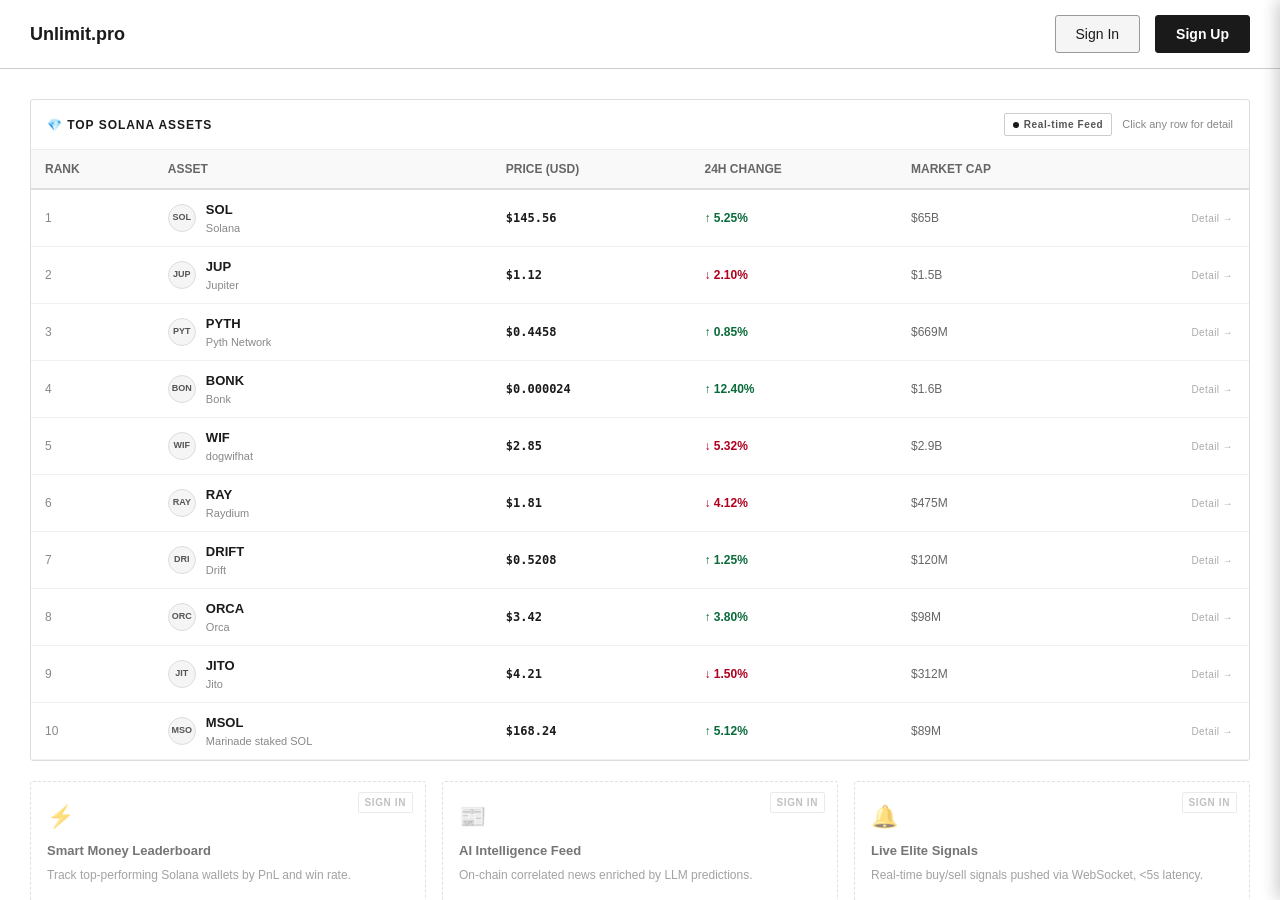
==== commit 19968522: "update ui prototype" ====
--- a/intelligent-system/index.html
+++ b/intelligent-system/index.html
@@ -1,185 +1,4905 @@
+<!--
+================================================================================
+  UNLIMIT.PRO - INTELLIGENT SYSTEM DASHBOARD
+================================================================================
+
+VERSION HISTORY & CHANGELOG
+──────────────────────────────────────────────────────────────────────────────
+
+v2.1.0 (2026-04-28)
+────────────────────
+NEW FEATURES:
+  • Copy Trading Feature (Pro + Wallet Connected)
+    - Follow elite wallets and mirror their trades in real time
+    - Per-wallet configuration: allocation, daily budget, slippage, execution mode
+    - Copy trade history with PnL tracking
+    - Wallet drawer integration with Follow/Manage actions
+  
+IMPROVEMENTS:
+  • Overview Dashboard Stats Clarified
+    - Market Sentiment: 24h Fear & Greed Index with delta
+    - Active Alerts: High-impact (≥7/10) stories in last 24h
+    - Active Elite Wallets: Wallets that traded in 24h vs total tracked
+    - Market Momentum: % of top 100 assets positive in 24h (renamed from "Top 100 Gainers")
+  • Notifications Tab Simplified
+    - Reduced to 3 core alert types: Elite Wallet Movements, Smart Money Consensus, High-Impact News
+    - 2 delivery channels: Browser Push, Email Digest (off/immediate/daily)
+  • Profile Tab Renamed
+    - "Danger Zone" → "Account Actions" (less intimidating)
+
+BUG FIXES:
+  • Copy Trading now properly gated behind both Pro subscription AND wallet connection
+
+v2.0.0 (2026-04-15)
+────────────────────
+INITIAL RELEASE:
+  • Multi-page dashboard with sidebar navigation
+  • Authentication flows: Sign In/Up, Wallet Connection
+  • Pages: Overview, Top 100 Assets, Smart Money Leaderboard, Intelligence Feed, Signals, Settings
+  • Settings tabs: Billing & Subscriptions, API Keys, Profile, Notifications
+  • Wallet Detail Drawer with portfolio, transaction history, PnL breakdown
+  • News Detail Drawer with AI-enriched intelligence
+  • Token Detail Drawer with price history, on-chain metrics, related news
+  • Low-fidelity UI (black & white, clean typography)
+  • Responsive grid layout (mobile-friendly breakpoints)
+
+DESIGN PHILOSOPHY:
+  • Inspired by: Nansen, Dune Analytics, Glassnode
+  • Single all-in-one HTML file (no external dependencies)
+  • Client-side state management (appState object)
+  • Mock data for demo purposes (all data is simulated)
+  • No wallet signing required for core features (except Copy Trading)
+
+================================================================================
+-->
+
 <!DOCTYPE html>
-<html>
+<html lang="en">
 <head>
-  <meta charset="utf-8">
-  <title>Unlimit · Intelligent System</title>
-  <style>
-    * { margin: 0; padding: 0; box-sizing: border-box; }
-    body { background: #f6f5f2; display: flex; align-items: center; justify-content: center; min-height: 100vh; font-family: -apple-system, BlinkMacSystemFont, sans-serif; }
-    #__bundler_loading { position: fixed; bottom: 20px; right: 20px; font: 13px/1.4 -apple-system, BlinkMacSystemFont, sans-serif; color: #666; background: #fff; padding: 8px 14px; border-radius: 8px; box-shadow: 0 1px 4px rgba(0,0,0,0.12); z-index: 10000; }
-    #__bundler_thumbnail { position: fixed; inset: 0; width: 100%; height: 100%; display: flex; align-items: center; justify-content: center; background: #f6f5f2; z-index: 9999; }
-    #__bundler_thumbnail svg { width: 100%; height: 100%; object-fit: contain; }
-    #__bundler_placeholder { color: #999; font-size: 14px; }
-  </style>
-  <noscript>
-    <style>#__bundler_loading { display: none; }</style>
-    <div style="position:fixed;bottom:12px;left:12px;font:13px/1.4 -apple-system,BlinkMacSystemFont,sans-serif;color:#999;background:rgba(255,255,255,0.9);padding:6px 12px;border-radius:6px;box-shadow:0 1px 4px rgba(0,0,0,0.08);z-index:10000;">
-      This page requires JavaScript to display.
-    </div>
-  </noscript>
+    <meta charset="UTF-8">
+    <meta name="viewport" content="width=device-width, initial-scale=1.0">
+    <title>Unlimit.pro - Intelligent System</title>
+    <style>
+        * {
+            margin: 0;
+            padding: 0;
+            box-sizing: border-box;
+        }
+
+        body {
+            font-family: -apple-system, BlinkMacSystemFont, 'Segoe UI', Arial, sans-serif;
+            background-color: #ffffff;
+            color: #1a1a1a;
+            line-height: 1.5;
+        }
+
+        .container {
+            display: flex;
+            height: 100vh;
+        }
+
+        /* ==================== SIDEBAR ==================== */
+        .sidebar {
+            width: 60px;
+            background-color: #ffffff;
+            border-right: 1px solid #cccccc;
+            padding: 15px;
+            display: flex;
+            flex-direction: column;
+            gap: 15px;
+            align-items: center;
+            justify-content: space-between;
+            transition: width 0.3s ease;
+        }
+
+        .sidebar.expanded {
+            width: 200px;
+            align-items: stretch;
+        }
+
+        .sidebar.hidden {
+            display: none;
+        }
+
+        .sidebar-header {
+            font-size: 20px;
+            font-weight: bold;
+            border-bottom: none;
+            padding-bottom: 0;
+            width: 100%;
+            text-align: center;
+            cursor: pointer;
+            user-select: none;
+        }
+
+        .sidebar-menu {
+            display: flex;
+            flex-direction: column;
+            gap: 10px;
+            width: 100%;
+            align-items: center;
+        }
+
+        .sidebar-bottom {
+            width: 100%;
+            display: flex;
+            flex-direction: column;
+            align-items: center;
+            gap: 10px;
+        }
+
+        .sidebar-menu-item {
+            padding: 12px;
+            background-color: #f5f5f5;
+            border: 1px solid #ddd;
+            cursor: pointer;
+            transition: all 0.2s;
+            position: relative;
+            width: 40px;
+            height: 40px;
+            display: flex;
+            align-items: center;
+            justify-content: center;
+            font-size: 18px;
+            border-radius: 4px;
+        }
+
+        .sidebar.expanded .sidebar-menu-item {
+            width: 100%;
+            justify-content: flex-start;
+            padding-left: 15px;
+        }
+
+        .sidebar-text {
+            display: none;
+            font-size: 14px;
+            margin-left: 10px;
+            white-space: nowrap;
+        }
+
+        .sidebar.expanded .sidebar-text {
+            display: block;
+        }
+
+        .sidebar-menu-item:hover {
+            background-color: #eeeeee;
+            border-color: #999;
+        }
+
+        .sidebar-menu-item.selected {
+            background-color: #e0e0e0;
+            border-color: #1a1a1a;
+            font-weight: bold;
+        }
+
+        .sidebar-tooltip {
+            position: absolute;
+            left: 100%;
+            top: 50%;
+            transform: translateY(-50%);
+            background-color: #1a1a1a;
+            color: #ffffff;
+            padding: 6px 10px;
+            border-radius: 3px;
+            white-space: nowrap;
+            font-size: 12px;
+            opacity: 0;
+            pointer-events: none;
+            transition: opacity 0.2s;
+            margin-left: 10px;
+        }
+
+        .sidebar-menu-item:hover .sidebar-tooltip {
+            opacity: 1;
+        }
+
+        .sidebar.expanded .sidebar-tooltip {
+            display: none !important;
+        }
+
+        /* ==================== MAIN CONTENT ==================== */
+        .main-content {
+            flex: 1;
+            display: flex;
+            flex-direction: column;
+        }
+
+        /* ==================== TOP BAR ==================== */
+        .top-bar {
+            background-color: #ffffff;
+            border-bottom: 1px solid #cccccc;
+            padding: 15px 30px;
+            display: flex;
+            justify-content: space-between;
+            align-items: center;
+            min-height: 60px;
+        }
+
+        .top-bar-left {
+            font-size: 18px;
+            font-weight: bold;
+        }
+
+        .top-bar-right {
+            display: flex;
+            gap: 15px;
+            align-items: center;
+        }
+
+        .btn {
+            padding: 10px 20px;
+            border: 1px solid #999;
+            background-color: #f5f5f5;
+            color: #1a1a1a;
+            cursor: pointer;
+            transition: all 0.2s;
+            font-size: 14px;
+            border-radius: 3px;
+        }
+
+        .btn:hover {
+            background-color: #e0e0e0;
+            border-color: #666;
+        }
+
+        .btn-primary {
+            background-color: #1a1a1a;
+            border-color: #1a1a1a;
+            color: #ffffff;
+            font-weight: bold;
+        }
+
+        .btn-primary:hover {
+            background-color: #333;
+            border-color: #333;
+        }
+
+        .btn-danger {
+            background-color: #ffe0e0;
+            border-color: #ff6b6b;
+            color: #d32f2f;
+        }
+
+        .btn-danger:hover {
+            background-color: #ffcccc;
+            border-color: #d32f2f;
+        }
+
+        .btn-loading {
+            opacity: 0.6;
+            cursor: not-allowed;
+        }
+
+        /* Auth States */
+        .auth-unauthenticated {
+            display: flex;
+            gap: 10px;
+        }
+
+        .auth-no-wallet {
+            display: flex;
+            gap: 10px;
+        }
+
+        .auth-connected {
+            display: flex;
+            gap: 10px;
+            align-items: center;
+        }
+
+        .wallet-info {
+            display: flex;
+            align-items: center;
+            gap: 10px;
+            background-color: #f5f5f5;
+            padding: 8px 15px;
+            border: 1px solid #ddd;
+            border-radius: 3px;
+        }
+
+        .wallet-balance {
+            font-weight: bold;
+            white-space: nowrap;
+            color: #1a1a1a;
+        }
+
+        .wallet-address {
+            font-family: monospace;
+            font-size: 12px;
+            color: #666;
+        }
+
+        .avatar {
+            width: 32px;
+            height: 32px;
+            border-radius: 50%;
+            background: linear-gradient(135deg, #cccccc 0%, #999999 100%);
+            display: flex;
+            align-items: center;
+            justify-content: center;
+            font-size: 12px;
+            font-weight: bold;
+            color: #ffffff;
+        }
+
+        .dropdown-menu {
+            position: absolute;
+            top: 100%;
+            right: 0;
+            background-color: #ffffff;
+            border: 1px solid #ddd;
+            min-width: 180px;
+            z-index: 100;
+            display: none;
+            margin-top: 5px;
+            border-radius: 3px;
+            box-shadow: 0 2px 8px rgba(0,0,0,0.1);
+        }
+
+        .dropdown-menu.active {
+            display: block;
+        }
+
+        .dropdown-menu-item {
+            padding: 12px 15px;
+            border-bottom: 1px solid #f0f0f0;
+            cursor: pointer;
+            transition: background-color 0.2s;
+            color: #1a1a1a;
+        }
+
+        .dropdown-menu-item:last-child {
+            border-bottom: none;
+        }
+
+        .dropdown-menu-item:hover {
+            background-color: #f5f5f5;
+        }
+
+        .dropdown-menu-item.danger {
+            color: #d32f2f;
+        }
+
+        .sidebar-dropdown {
+            top: auto;
+            bottom: 0;
+            left: 100%;
+            right: auto;
+            margin-left: 15px;
+            margin-top: 0;
+        }
+
+        .sidebar.expanded .sidebar-dropdown {
+            left: 0;
+            bottom: 100%;
+            margin-left: 0;
+            margin-bottom: 5px;
+            width: 100%;
+        }
+
+        /* ==================== CONTENT AREA ==================== */
+        .content {
+            flex: 1;
+            overflow-y: auto;
+            padding: 30px;
+            background-color: #ffffff;
+        }
+
+        .page-hidden {
+            display: none !important;
+        }
+
+        /* ==================== SETTINGS PAGE ==================== */
+        .settings-header {
+            font-size: 28px;
+            font-weight: bold;
+            margin-bottom: 30px;
+            border-bottom: 2px solid #ddd;
+            padding-bottom: 15px;
+            color: #1a1a1a;
+        }
+
+        .settings-tabs {
+            display: flex;
+            gap: 5px;
+            margin-bottom: 30px;
+            border-bottom: 1px solid #ddd;
+            padding-bottom: 0;
+        }
+
+        .tab {
+            padding: 12px 20px;
+            background-color: transparent;
+            border: 1px solid #ddd;
+            border-bottom: none;
+            cursor: pointer;
+            transition: all 0.2s;
+            font-weight: 500;
+            color: #666;
+            border-radius: 3px 3px 0 0;
+        }
+
+        .tab:hover {
+            background-color: #f5f5f5;
+            border-color: #999;
+            color: #1a1a1a;
+        }
+
+        .tab.active {
+            background-color: #ffffff;
+            border-color: #999;
+            border-bottom: 2px solid #1a1a1a;
+            margin-bottom: -1px;
+            color: #1a1a1a;
+        }
+
+        .tab-content {
+            display: none;
+        }
+
+        .tab-content.active {
+            display: block;
+        }
+
+        /* ==================== FORMS ==================== */
+        .form-label {
+            display: block;
+            margin-bottom: 8px;
+            font-weight: 500;
+            font-size: 14px;
+            color: #1a1a1a;
+        }
+
+        .form-group {
+            margin-bottom: 20px;
+        }
+
+        .form-input,
+        .form-select {
+            width: 100%;
+            max-width: 400px;
+            padding: 10px 12px;
+            background-color: #ffffff;
+            border: 1px solid #ddd;
+            color: #1a1a1a;
+            font-size: 14px;
+            transition: border-color 0.2s;
+            border-radius: 3px;
+        }
+
+        .form-input:focus,
+        .form-select:focus {
+            outline: none;
+            border-color: #1a1a1a;
+            background-color: #fafafa;
+        }
+
+        .form-row {
+            display: grid;
+            grid-template-columns: 1fr 1fr;
+            gap: 20px;
+        }
+
+        .form-input:disabled {
+            opacity: 0.6;
+            cursor: not-allowed;
+            background-color: #f5f5f5;
+        }
+
+        /* ==================== CARDS ==================== */
+        .card {
+            background-color: #f9f9f9;
+            border: 1px solid #ddd;
+            padding: 20px;
+            margin-bottom: 20px;
+            border-radius: 3px;
+        }
+
+        .card-title {
+            font-size: 16px;
+            font-weight: bold;
+            margin-bottom: 15px;
+            border-bottom: 1px solid #ddd;
+            padding-bottom: 10px;
+            color: #1a1a1a;
+        }
+
+        .card-content {
+            display: flex;
+            flex-direction: column;
+            gap: 15px;
+        }
+
+        .card-row {
+            display: flex;
+            justify-content: space-between;
+            align-items: center;
+            padding: 12px 0;
+            border-bottom: 1px solid #f0f0f0;
+            color: #1a1a1a;
+        }
+
+        .card-row:last-child {
+            border-bottom: none;
+        }
+
+        .card-label {
+            color: #666;
+            font-size: 13px;
+        }
+
+        .card-value {
+            font-weight: bold;
+            word-break: break-all;
+        }
+
+        /* ==================== BADGE ==================== */
+        .badge {
+            display: inline-block;
+            padding: 5px 12px;
+            background-color: #f0f0f0;
+            border: 1px solid #ddd;
+            border-radius: 3px;
+            font-size: 12px;
+            font-weight: 600;
+            color: #666;
+        }
+
+        .badge-success {
+            background-color: #d4edda;
+            border-color: #c3e6cb;
+            color: #155724;
+        }
+
+        .badge-warning {
+            background-color: #fff3cd;
+            border-color: #ffeeba;
+            color: #856404;
+        }
+
+        .badge-danger {
+            background-color: #f8d7da;
+            border-color: #f5c6cb;
+            color: #721c24;
+        }
+
+        /* ==================== PROGRESS BAR ==================== */
+        .progress-bar {
+            width: 100%;
+            height: 20px;
+            background-color: #f0f0f0;
+            border: 1px solid #ddd;
+            overflow: hidden;
+            border-radius: 2px;
+        }
+
+        .progress-fill {
+            height: 100%;
+            background-color: #1a1a1a;
+            transition: width 0.3s;
+            display: flex;
+            align-items: center;
+            justify-content: flex-end;
+            padding-right: 5px;
+            font-size: 11px;
+            color: #ffffff;
+        }
+
+        /* ==================== TABLE ==================== */
+        table {
+            width: 100%;
+            border-collapse: collapse;
+            margin-top: 15px;
+        }
+
+        thead {
+            background-color: #f9f9f9;
+            border-bottom: 2px solid #ddd;
+        }
+
+        th {
+            padding: 12px;
+            text-align: left;
+            font-weight: bold;
+            font-size: 13px;
+            color: #666;
+        }
+
+        td {
+            padding: 12px;
+            border-bottom: 1px solid #f0f0f0;
+            font-size: 14px;
+            color: #1a1a1a;
+        }
+
+        tr:hover {
+            background-color: #fafafa;
+        }
+
+        /* ==================== MODAL ==================== */
+        .modal {
+            display: none;
+            position: fixed;
+            top: 0;
+            left: 0;
+            width: 100%;
+            height: 100%;
+            background-color: rgba(0, 0, 0, 0.5);
+            backdrop-filter: blur(3px);
+            z-index: 1000;
+            justify-content: center;
+            align-items: center;
+        }
+
+        .modal.active {
+            display: flex;
+        }
+
+        .modal-content {
+            background-color: #ffffff;
+            border: 1px solid #ddd;
+            padding: 30px;
+            border-radius: 3px;
+            min-width: 500px;
+            max-width: 90%;
+            box-shadow: 0 4px 16px rgba(0,0,0,0.15);
+        }
+
+        .modal-header {
+            font-size: 20px;
+            font-weight: bold;
+            margin-bottom: 20px;
+            border-bottom: 1px solid #ddd;
+            padding-bottom: 15px;
+            color: #1a1a1a;
+        }
+
+        .modal-body {
+            margin-bottom: 20px;
+            line-height: 1.6;
+        }
+
+        .modal-footer {
+            display: flex;
+            gap: 10px;
+            justify-content: flex-end;
+        }
+
+        /* ==================== TOAST ==================== */
+        .toast {
+            position: fixed;
+            bottom: 30px;
+            right: 30px;
+            background-color: #d4edda;
+            border: 1px solid #c3e6cb;
+            color: #155724;
+            padding: 15px 20px;
+            border-radius: 3px;
+            z-index: 2000;
+            display: none;
+            animation: slideIn 0.3s ease-out;
+            box-shadow: 0 2px 8px rgba(0,0,0,0.1);
+        }
+
+        .toast.active {
+            display: block;
+        }
+
+        @keyframes slideIn {
+            from {
+                transform: translateX(400px);
+                opacity: 0;
+            }
+            to {
+                transform: translateX(0);
+                opacity: 1;
+            }
+        }
+
+        /* ==================== MISC ==================== */
+        .position-relative {
+            position: relative;
+        }
+
+        .empty-state {
+            text-align: center;
+            padding: 40px 20px;
+            color: #999;
+        }
+
+        .empty-state-title {
+            font-size: 18px;
+            font-weight: bold;
+            margin-bottom: 10px;
+            color: #666;
+        }
+
+        .lock-icon {
+            display: inline-block;
+            width: 16px;
+            height: 16px;
+            background-color: #999;
+            margin-right: 5px;
+            text-align: center;
+            line-height: 16px;
+            font-size: 10px;
+        }
+
+        .toggle-switch {
+            display: inline-block;
+            width: 50px;
+            height: 24px;
+            background-color: #f0f0f0;
+            border: 1px solid #ddd;
+            border-radius: 12px;
+            position: relative;
+            cursor: pointer;
+            transition: background-color 0.3s;
+        }
+
+        .toggle-switch.active {
+            background-color: #d4edda;
+            border-color: #c3e6cb;
+        }
+
+        .toggle-switch::after {
+            content: '';
+            position: absolute;
+            width: 20px;
+            height: 20px;
+            background-color: #999;
+            border-radius: 50%;
+            top: 2px;
+            left: 2px;
+            transition: left 0.3s;
+        }
+
+        .toggle-switch.active::after {
+            left: 28px;
+            background-color: #28a745;
+        }
+
+        .icon-btn {
+            background: none;
+            border: 1px solid #ddd;
+            padding: 8px 12px;
+            cursor: pointer;
+            color: #666;
+            transition: all 0.2s;
+            font-size: 12px;
+            border-radius: 3px;
+        }
+
+        .icon-btn:hover {
+            background-color: #f5f5f5;
+            color: #1a1a1a;
+            border-color: #999;
+        }
+
+        .icon-btn.copied {
+            color: #155724;
+            border-color: #c3e6cb;
+            background-color: #d4edda;
+        }
+
+        .inline-flex {
+            display: flex;
+            align-items: center;
+            gap: 10px;
+        }
+
+        .truncated {
+            font-family: monospace;
+            font-size: 13px;
+            color: #1a1a1a;
+        }
+
+        /* Trial Banner */
+        .trial-banner {
+            background-color: #fff3cd;
+            border: 1px solid #ffeeba;
+            border-radius: 3px;
+            padding: 15px;
+            margin-bottom: 20px;
+            color: #856404;
+            font-size: 14px;
+        }
+
+        .spinner {
+            display: inline-block;
+            width: 14px;
+            height: 14px;
+            border: 2px solid #1a1a1a;
+            border-top-color: #ffffff;
+            border-radius: 50%;
+            animation: spin 0.8s linear infinite;
+        }
+
+        @keyframes spin {
+            to {
+                transform: rotate(360deg);
+            }
+        }
+
+        .icon-copy::before {
+            content: '📋';
+            font-size: 14px;
+        }
+
+        .icon-trash::before {
+            content: '🗑';
+            font-size: 14px;
+        }
+
+        .icon-check::before {
+            content: '✓';
+            font-size: 14px;
+        }
+
+        .copy-tooltip {
+            position: absolute;
+            bottom: 100%;
+            left: 50%;
+            transform: translateX(-50%);
+            background-color: #d4edda;
+            border: 1px solid #c3e6cb;
+            color: #155724;
+            padding: 5px 10px;
+            border-radius: 2px;
+            white-space: nowrap;
+            font-size: 11px;
+            opacity: 0;
+            pointer-events: none;
+            transition: opacity 0.2s;
+            margin-bottom: 5px;
+        }
+
+        .icon-btn.show-tooltip .copy-tooltip {
+            opacity: 1;
+        }
+
+        /* ==================== PAGE HEADER (shared) ==================== */
+        .page-header {
+            display: flex;
+            justify-content: space-between;
+            align-items: flex-start;
+            gap: 20px;
+            margin-bottom: 25px;
+            flex-wrap: wrap;
+        }
+        .page-title {
+            font-size: 24px;
+            font-weight: bold;
+            color: #1a1a1a;
+            display: flex;
+            align-items: center;
+            gap: 10px;
+        }
+        .page-subtitle {
+            font-size: 13px;
+            color: #666;
+            margin-top: 4px;
+        }
+        .search-input {
+            padding: 10px 14px 10px 32px;
+            border: 1px solid #ccc;
+            border-radius: 3px;
+            font-size: 13px;
+            width: 280px;
+            background: #fff url("data:image/svg+xml;utf8,<svg xmlns='http://www.w3.org/2000/svg' width='14' height='14' viewBox='0 0 24 24' fill='none' stroke='%23999' stroke-width='2'><circle cx='11' cy='11' r='8'/><line x1='21' y1='21' x2='16.65' y2='16.65'/></svg>") no-repeat 10px center;
+        }
+
+        /* ==================== STATS BAR ==================== */
+        .stats-bar {
+            display: grid;
+            grid-template-columns: repeat(3, 1fr);
+            gap: 20px;
+            margin-bottom: 25px;
+        }
+        .stat-card {
+            border: 1px solid #ddd;
+            border-radius: 3px;
+            padding: 18px 20px;
+            background: #fff;
+        }
+        .stat-label {
+            font-size: 11px;
+            font-weight: 600;
+            letter-spacing: 0.08em;
+            color: #888;
+            text-transform: uppercase;
+            margin-bottom: 8px;
+        }
+        .stat-value {
+            font-size: 26px;
+            font-weight: bold;
+            color: #1a1a1a;
+            line-height: 1.1;
+        }
+        .stat-meta {
+            font-size: 11px;
+            color: #888;
+            margin-top: 6px;
+        }
+
+        /* ==================== LEADERBOARD LAYOUT ==================== */
+        .lb-grid {
+            display: grid;
+            grid-template-columns: 1fr 320px;
+            gap: 20px;
+            align-items: start;
+        }
+        @media (max-width: 980px) {
+            .lb-grid { grid-template-columns: 1fr; }
+            .stats-bar { grid-template-columns: 1fr; }
+        }
+        .panel {
+            border: 1px solid #ddd;
+            border-radius: 3px;
+            background: #fff;
+            padding: 20px;
+        }
+        .panel-title {
+            font-size: 13px;
+            font-weight: 600;
+            letter-spacing: 0.06em;
+            text-transform: uppercase;
+            color: #1a1a1a;
+            margin-bottom: 14px;
+            display: flex;
+            align-items: center;
+            gap: 8px;
+        }
+        .lb-table th {
+            cursor: pointer;
+            user-select: none;
+        }
+        .lb-table th .sort-ind {
+            font-size: 10px;
+            color: #999;
+            margin-left: 4px;
+        }
+        .lb-table th.sorted .sort-ind { color: #1a1a1a; }
+        .lb-table td.rank {
+            color: #999;
+            font-family: monospace;
+        }
+        .lb-table tr.row-click { cursor: pointer; }
+        .pnl-pos { color: #0a6b3a; font-weight: bold; }
+        .pnl-neg { color: #1a1a1a; font-weight: bold; }
+        .winrate-bar {
+            display: inline-block;
+            width: 80px;
+            height: 6px;
+            background: #eee;
+            border: 1px solid #ddd;
+            border-radius: 2px;
+            vertical-align: middle;
+            margin-left: 8px;
+            overflow: hidden;
+        }
+        .winrate-bar > span {
+            display: block;
+            height: 100%;
+            background: #1a1a1a;
+        }
+        .last-active { color: #999; font-size: 12px; }
+
+        /* ==================== SIGNALS PANEL ==================== */
+        .signal {
+            border: 1px solid #ddd;
+            border-radius: 3px;
+            padding: 12px;
+            margin-bottom: 10px;
+            font-size: 12px;
+            position: relative;
+        }
+        .signal-head {
+            display: flex;
+            justify-content: space-between;
+            align-items: center;
+            margin-bottom: 6px;
+        }
+        .signal-tag {
+            display: inline-block;
+            padding: 2px 8px;
+            border: 1px solid #1a1a1a;
+            font-weight: bold;
+            font-size: 10px;
+            letter-spacing: 0.05em;
+        }
+        .signal-tag.sell { border-color: #999; color: #555; }
+        .signal-time { color: #999; font-size: 10px; }
+        .signal-wallet { font-family: monospace; margin-bottom: 4px; }
+        .signal-desc a { color: #1a1a1a; text-decoration: underline; cursor: pointer; }
+        .pulse-dot {
+            display: inline-block;
+            width: 8px;
+            height: 8px;
+            border-radius: 50%;
+            border: 1px solid #1a1a1a;
+            background: #fff;
+            animation: pulse 1.6s infinite;
+            margin-right: 4px;
+        }
+        @keyframes pulse {
+            0%, 100% { background: #fff; }
+            50% { background: #1a1a1a; }
+        }
+        .view-all-link {
+            display: block;
+            text-align: center;
+            margin-top: 8px;
+            padding-top: 12px;
+            border-top: 1px solid #eee;
+            font-size: 11px;
+            font-weight: bold;
+            letter-spacing: 0.05em;
+            text-transform: uppercase;
+            color: #1a1a1a;
+            text-decoration: none;
+            cursor: pointer;
+        }
+        .view-all-link:hover { text-decoration: underline; }
+
+        /* ==================== WALLET DETAIL ==================== */
+        .wallet-header {
+            border: 1px solid #ddd;
+            border-radius: 3px;
+            padding: 20px;
+            background: #fff;
+            margin-bottom: 25px;
+            display: grid;
+            grid-template-columns: auto 1fr auto auto;
+            gap: 20px;
+            align-items: center;
+        }
+        .wallet-icon-box {
+            width: 64px;
+            height: 64px;
+            border: 1px dashed #999;
+            border-radius: 4px;
+            display: flex;
+            align-items: center;
+            justify-content: center;
+            font-size: 11px;
+            color: #999;
+            letter-spacing: 0.08em;
+        }
+        .wallet-addr-row {
+            display: flex;
+            align-items: center;
+            gap: 8px;
+            font-size: 22px;
+            font-weight: bold;
+            font-family: monospace;
+        }
+        .wallet-addr-row .icon-btn { font-size: 12px; padding: 4px 8px; }
+        .top3-label {
+            font-size: 10px;
+            font-weight: 600;
+            letter-spacing: 0.08em;
+            text-transform: uppercase;
+            color: #888;
+            margin-bottom: 6px;
+        }
+        .top3-chips { display: flex; gap: 8px; flex-wrap: wrap; }
+        .token-chip {
+            display: inline-flex;
+            align-items: center;
+            gap: 6px;
+            padding: 6px 10px;
+            border: 1px solid #ccc;
+            border-radius: 20px;
+            font-size: 12px;
+            background: #fff;
+        }
+        .token-chip .token-icon {
+            width: 18px;
+            height: 18px;
+            border: 1px dashed #999;
+            border-radius: 50%;
+            display: inline-flex;
+            align-items: center;
+            justify-content: center;
+            font-size: 8px;
+            color: #999;
+        }
+        .token-chip .profit { color: #0a6b3a; font-weight: bold; }
+        .close-btn {
+            width: 36px;
+            height: 36px;
+            border: 1px solid #ccc;
+            border-radius: 3px;
+            background: #fff;
+            cursor: pointer;
+            font-size: 18px;
+            color: #666;
+        }
+        .close-btn:hover { background: #f5f5f5; }
+        .detail-grid {
+            display: grid;
+            grid-template-columns: 1fr 320px;
+            gap: 25px;
+        }
+        @media (max-width: 980px) { .detail-grid { grid-template-columns: 1fr; } }
+        .section-title {
+            font-size: 13px;
+            font-weight: 600;
+            letter-spacing: 0.08em;
+            text-transform: uppercase;
+            color: #1a1a1a;
+            margin-bottom: 15px;
+            border-bottom: 1px solid #1a1a1a;
+            padding-bottom: 6px;
+            display: inline-block;
+        }
+        .tx-table td { vertical-align: top; padding: 16px 12px; }
+        .tx-addr {
+            font-family: monospace;
+            font-size: 12px;
+            color: #1a1a1a;
+            display: flex;
+            align-items: center;
+            gap: 6px;
+            margin-bottom: 4px;
+        }
+        .tx-addr .icon-btn {
+            opacity: 0;
+            padding: 2px 5px;
+            font-size: 10px;
+            transition: opacity 0.15s;
+        }
+        .tx-row:hover .icon-btn { opacity: 1; }
+        .tx-addr.muted { color: #888; }
+        .tx-stake { color: #888; text-decoration: underline; cursor: pointer; }
+        .portfolio-item {
+            border: 1px solid #ddd;
+            border-radius: 3px;
+            padding: 12px;
+            margin-bottom: 10px;
+            display: grid;
+            grid-template-columns: 36px 1fr auto;
+            gap: 12px;
+            align-items: center;
+        }
+        .portfolio-item .token-icon-lg {
+            width: 36px;
+            height: 36px;
+            border: 1px dashed #999;
+            border-radius: 50%;
+            display: flex;
+            align-items: center;
+            justify-content: center;
+            font-size: 9px;
+            color: #999;
+        }
+        .portfolio-item .pi-symbol { font-weight: bold; font-size: 13px; }
+        .portfolio-item .pi-price { font-size: 10px; color: #888; }
+        .portfolio-item .pi-change-pos { color: #0a6b3a; font-size: 10px; }
+        .portfolio-item .pi-change-neg { color: #b00020; font-size: 10px; }
+        .portfolio-item .pi-amount { font-weight: bold; font-size: 13px; text-align: right; }
+        .portfolio-item .pi-amount-sub { font-size: 10px; color: #888; }
+        .portfolio-item .pi-usd { font-weight: bold; font-size: 13px; text-align: right; }
+
+        /* ==================== INTELLIGENCE FEED ==================== */
+        .breaking-row {
+            display: flex;
+            justify-content: space-between;
+            align-items: center;
+            padding-bottom: 12px;
+            border-bottom: 1px solid #ddd;
+            margin-bottom: 20px;
+            flex-wrap: wrap;
+            gap: 12px;
+        }
+        .breaking-title {
+            font-size: 12px;
+            font-weight: 600;
+            letter-spacing: 0.1em;
+            text-transform: uppercase;
+            color: #1a1a1a;
+        }
+        .filter-pills { display: flex; gap: 8px; flex-wrap: wrap; }
+        .pill {
+            padding: 5px 14px;
+            border: 1px solid #ccc;
+            border-radius: 999px;
+            background: #fff;
+            cursor: pointer;
+            font-size: 11px;
+            font-weight: 600;
+            letter-spacing: 0.05em;
+            color: #555;
+        }
+        .pill:hover { border-color: #1a1a1a; }
+        .pill.active {
+            background: #1a1a1a;
+            color: #fff;
+            border-color: #1a1a1a;
+        }
+        .news-grid {
+            display: grid;
+            grid-template-columns: repeat(3, 1fr);
+            gap: 18px;
+        }
+        @media (max-width: 1100px) { .news-grid { grid-template-columns: repeat(2, 1fr); } }
+        @media (max-width: 700px) { .news-grid { grid-template-columns: 1fr; } }
+        .news-card {
+            border: 1px solid #ddd;
+            border-radius: 3px;
+            padding: 16px;
+            background: #fff;
+            display: flex;
+            flex-direction: column;
+            gap: 12px;
+            transition: border-color 0.15s, box-shadow 0.15s;
+            cursor: pointer;
+        }
+        .news-card:hover {
+            border-color: #1a1a1a;
+            box-shadow: 0 2px 8px rgba(0,0,0,0.06);
+        }
+        .news-top {
+            display: flex;
+            justify-content: space-between;
+            align-items: center;
+            font-size: 11px;
+            color: #888;
+        }
+        .rank-badge {
+            font-weight: bold;
+            color: #1a1a1a;
+            text-decoration: underline;
+        }
+        .impact-badge {
+            background: #1a1a1a;
+            color: #fff;
+            padding: 3px 8px;
+            font-size: 10px;
+            font-weight: bold;
+            letter-spacing: 0.05em;
+            border-radius: 2px;
+            display: inline-flex;
+            align-items: center;
+            gap: 4px;
+        }
+        .impact-badge.high::before { content: '⚡'; }
+        .news-title {
+            font-size: 15px;
+            font-weight: bold;
+            color: #1a1a1a;
+            line-height: 1.35;
+            display: -webkit-box;
+            -webkit-line-clamp: 3;
+            line-clamp: 3;
+            -webkit-box-orient: vertical;
+            overflow: hidden;
+        }
+        .news-desc {
+            font-size: 12px;
+            color: #666;
+            line-height: 1.5;
+            display: -webkit-box;
+            -webkit-line-clamp: 2;
+            line-clamp: 2;
+            -webkit-box-orient: vertical;
+            overflow: hidden;
+        }
+        .ai-insight {
+            border: 1px dashed #ccc;
+            border-radius: 3px;
+            padding: 10px 12px;
+            background: #fafafa;
+        }
+        .ai-insight-head {
+            font-size: 10px;
+            font-weight: 600;
+            letter-spacing: 0.08em;
+            text-transform: uppercase;
+            color: #1a1a1a;
+            margin-bottom: 6px;
+            display: flex;
+            align-items: center;
+            gap: 6px;
+        }
+        .ai-insight-head::before {
+            content: '';
+            width: 8px; height: 8px;
+            border-radius: 50%;
+            background: #1a1a1a;
+            display: inline-block;
+        }
+        .ai-prediction {
+            font-size: 11px;
+            font-style: italic;
+            color: #444;
+            line-height: 1.4;
+        }
+        .news-meta {
+            display: flex;
+            justify-content: space-between;
+            align-items: center;
+            font-size: 11px;
+            border-top: 1px solid #eee;
+            padding-top: 10px;
+            flex-wrap: wrap;
+            gap: 8px;
+        }
+        .meta-label { color: #888; font-weight: 600; letter-spacing: 0.05em; text-transform: uppercase; font-size: 10px; }
+        .meta-val { font-weight: bold; text-decoration: underline; }
+        .sentiment-bullish { color: #0a6b3a; }
+        .sentiment-bearish { color: #b00020; }
+        .sentiment-neutral { color: #555; }
+        .token-pill-sm {
+            display: inline-block;
+            padding: 2px 8px;
+            border: 1px solid #ccc;
+            border-radius: 999px;
+            font-size: 10px;
+            font-weight: bold;
+            letter-spacing: 0.05em;
+        }
+        .news-source-link {
+            font-size: 11px;
+            font-weight: 600;
+            letter-spacing: 0.05em;
+            text-transform: uppercase;
+            color: #1a1a1a;
+            text-decoration: none;
+            border-top: 1px solid #eee;
+            padding-top: 10px;
+            display: block;
+        }
+        .news-source-link:hover { text-decoration: underline; }
+
+        .back-link {
+            background: none;
+            border: none;
+            color: #666;
+            cursor: pointer;
+            font-size: 12px;
+            margin-bottom: 12px;
+            padding: 0;
+            display: inline-flex;
+            align-items: center;
+            gap: 6px;
+        }
+        .back-link:hover { color: #1a1a1a; }
+
+        /* ==================== UNIFIED DASHBOARD ==================== */
+        .dash-hero {
+            display: flex;
+            justify-content: space-between;
+            align-items: flex-start;
+            gap: 20px;
+            margin-bottom: 20px;
+            flex-wrap: wrap;
+        }
+        .dash-hero h1 {
+            font-size: 22px;
+            font-weight: bold;
+            display: flex;
+            align-items: center;
+            gap: 8px;
+        }
+        .dash-hero .subtitle {
+            font-size: 12px;
+            color: #666;
+            margin-top: 4px;
+        }
+        .dash-anchors {
+            display: flex;
+            gap: 4px;
+            background: #f5f5f5;
+            border: 1px solid #ddd;
+            border-radius: 3px;
+            padding: 3px;
+        }
+        .dash-anchors button {
+            background: transparent;
+            border: none;
+            padding: 6px 14px;
+            font-size: 12px;
+            font-weight: 600;
+            letter-spacing: 0.05em;
+            cursor: pointer;
+            color: #666;
+            border-radius: 2px;
+        }
+        .dash-anchors button:hover { color: #1a1a1a; }
+        .dash-anchors button.active {
+            background: #1a1a1a;
+            color: #fff;
+        }
+        .stats-bar.four { grid-template-columns: repeat(4, 1fr); }
+        @media (max-width: 980px) { .stats-bar.four { grid-template-columns: repeat(2, 1fr); } }
+        @media (max-width: 600px) { .stats-bar.four { grid-template-columns: 1fr; } }
+
+        .dash-section {
+            margin-bottom: 35px;
+            scroll-margin-top: 20px;
+        }
+        .dash-section-header {
+            display: flex;
+            justify-content: space-between;
+            align-items: center;
+            margin-bottom: 14px;
+            padding-bottom: 10px;
+            border-bottom: 1px solid #1a1a1a;
+            flex-wrap: wrap;
+            gap: 12px;
+        }
+        .dash-section-header h2 {
+            font-size: 14px;
+            font-weight: 700;
+            letter-spacing: 0.1em;
+            text-transform: uppercase;
+            display: flex;
+            align-items: center;
+            gap: 8px;
+        }
+        .dash-section-header .header-tools {
+            display: flex;
+            gap: 10px;
+            align-items: center;
+            flex-wrap: wrap;
+        }
+
+        /* ==================== DRAWER ==================== */
+        .drawer-overlay {
+            position: fixed;
+            top: 0; left: 0; right: 0; bottom: 0;
+            background: rgba(0,0,0,0.4);
+            z-index: 1500;
+            opacity: 0;
+            pointer-events: none;
+            transition: opacity 0.2s;
+        }
+        .drawer-overlay.active {
+            opacity: 1;
+            pointer-events: auto;
+        }
+        .drawer {
+            position: fixed;
+            top: 0;
+            right: 0;
+            height: 100vh;
+            width: 880px;
+            max-width: 95vw;
+            background: #fff;
+            border-left: 1px solid #1a1a1a;
+            box-shadow: -4px 0 16px rgba(0,0,0,0.1);
+            z-index: 1600;
+            transform: translateX(100%);
+            transition: transform 0.25s ease;
+            display: flex;
+            flex-direction: column;
+        }
+        .drawer.active { transform: translateX(0); }
+        .drawer-body {
+            flex: 1;
+            overflow-y: auto;
+            padding: 25px 30px;
+        }
+        .drawer .wallet-header { margin-bottom: 20px; }
+
+        /* Solscan-style external link badges row */
+        .external-links {
+            display: flex;
+            gap: 6px;
+            margin-top: 8px;
+            flex-wrap: wrap;
+        }
+        .external-links a {
+            font-size: 10px;
+            font-weight: 600;
+            letter-spacing: 0.05em;
+            text-transform: uppercase;
+            padding: 3px 8px;
+            border: 1px solid #ccc;
+            border-radius: 2px;
+            color: #555;
+            text-decoration: none;
+            cursor: pointer;
+        }
+        .external-links a:hover { border-color: #1a1a1a; color: #1a1a1a; }
+
+        /* PnL split badges (Realized/Unrealized) */
+        .pnl-split {
+            display: grid;
+            grid-template-columns: 1fr 1fr;
+            gap: 10px;
+            margin-bottom: 15px;
+        }
+        .pnl-split .box {
+            border: 1px solid #ddd;
+            border-radius: 3px;
+            padding: 10px 12px;
+        }
+        .pnl-split .box .lbl {
+            font-size: 10px;
+            font-weight: 600;
+            letter-spacing: 0.08em;
+            text-transform: uppercase;
+            color: #888;
+        }
+        .pnl-split .box .val {
+            font-size: 16px;
+            font-weight: bold;
+            margin-top: 4px;
+        }
+
+        /* Tx tabs inside drawer */
+        .tx-tabs {
+            display: flex;
+            gap: 0;
+            border-bottom: 1px solid #ddd;
+            margin-bottom: 12px;
+        }
+        .tx-tabs button {
+            background: transparent;
+            border: none;
+            padding: 8px 14px;
+            font-size: 12px;
+            font-weight: 600;
+            letter-spacing: 0.05em;
+            color: #888;
+            cursor: pointer;
+            border-bottom: 2px solid transparent;
+            margin-bottom: -1px;
+        }
+        .tx-tabs button.active {
+            color: #1a1a1a;
+            border-bottom-color: #1a1a1a;
+        }
+
+        /* News card "selected" highlight (when correlated to drawer wallet) */
+        .news-card.linked {
+            border-color: #1a1a1a;
+        }
+        .news-card.linked::before {
+            content: 'CORRELATED';
+            display: inline-block;
+            font-size: 9px;
+            font-weight: 700;
+            letter-spacing: 0.1em;
+            background: #1a1a1a;
+            color: #fff;
+            padding: 2px 6px;
+            margin-bottom: -6px;
+            align-self: flex-start;
+        }
+
+        /* ==================== WELCOME PAGE ==================== */
+        .welcome-page {
+            display: flex;
+            flex-direction: column;
+            align-items: center;
+            justify-content: center;
+            min-height: 70vh;
+            text-align: center;
+            padding: 60px 20px;
+        }
+        .welcome-page h1 { font-size: 38px; font-weight: bold; margin-bottom: 14px; letter-spacing: -0.5px; }
+        .welcome-page .welcome-tagline { font-size: 16px; color: #666; max-width: 480px; margin: 0 auto 10px; line-height: 1.6; }
+        .welcome-page .welcome-features {
+            display: flex; gap: 10px; flex-wrap: wrap; justify-content: center;
+            margin: 20px 0 32px; max-width: 600px;
+        }
+        .welcome-feature-chip {
+            display: inline-block; padding: 5px 12px;
+            border: 1px solid #ccc; border-radius: 999px;
+            font-size: 11px; font-weight: 600; color: #555;
+        }
+        .welcome-cta { display: flex; gap: 12px; justify-content: center; flex-wrap: wrap; }
+        .welcome-note {
+            font-size: 13px; color: #888; margin-top: 24px;
+            padding: 12px 20px; border: 1px dashed #ddd; border-radius: 3px;
+            display: inline-block; max-width: 380px;
+        }
+
+        /* ==================== OVERVIEW WIDGETS ==================== */
+        .overview-grid {
+            display: grid;
+            grid-template-columns: 1fr 1fr;
+            gap: 20px;
+        }
+        @media (max-width: 900px) { .overview-grid { grid-template-columns: 1fr; } }
+        .widget { border: 1px solid #ddd; border-radius: 3px; background: #fff; overflow: hidden; }
+        .widget-header {
+            display: flex; justify-content: space-between; align-items: center;
+            padding: 13px 16px; border-bottom: 1px solid #eee;
+        }
+        .widget-title { font-size: 12px; font-weight: 700; letter-spacing: 0.08em; text-transform: uppercase; display: flex; align-items: center; gap: 6px; }
+        .widget-body { padding: 0; }
+        .widget-footer { padding: 10px 16px; border-top: 1px solid #eee; text-align: center; background: #fafafa; }
+        .widget-link { font-size: 11px; font-weight: 700; letter-spacing: 0.06em; text-transform: uppercase; color: #1a1a1a; text-decoration: none; cursor: pointer; }
+        .widget-link:hover { text-decoration: underline; }
+        .widget table { margin-top: 0; }
+        .widget td, .widget th { padding: 10px 14px; font-size: 12px; }
+
+        /* ==================== TOP 100 ASSETS TABLE ==================== */
+        .page-topbar {
+            display: flex; justify-content: space-between; align-items: center;
+            margin-bottom: 20px; flex-wrap: wrap; gap: 14px;
+        }
+        .page-topbar h1 { font-size: 22px; font-weight: bold; display: flex; align-items: center; gap: 10px; }
+        .realtime-badge {
+            display: inline-flex; align-items: center; gap: 5px;
+            font-size: 10px; font-weight: 600; letter-spacing: 0.06em;
+            border: 1px solid #ccc; padding: 3px 8px; border-radius: 2px; color: #555;
+        }
+        .realtime-badge::before {
+            content: ''; width: 6px; height: 6px; border-radius: 50%;
+            background: #1a1a1a; animation: pulse 1.6s infinite;
+        }
+        .asset-cell { display: flex; align-items: center; gap: 10px; }
+        .asset-icon {
+            width: 28px; height: 28px; border-radius: 50%; border: 1px solid #ddd;
+            background: #f5f5f5; display: inline-flex; align-items: center; justify-content: center;
+            font-size: 9px; font-weight: bold; color: #555; flex-shrink: 0;
+        }
+        .asset-sym { font-weight: bold; font-size: 13px; }
+        .asset-name { font-size: 11px; color: #888; }
+        .change-pos { color: #0a6b3a; font-weight: 600; }
+        .change-neg { color: #b00020; font-weight: 600; }
+        .price-cell { font-family: monospace; font-size: 13px; font-weight: bold; }
+        .mcap-cell { font-size: 13px; color: #444; }
+
+        /* ==================== SIGNALS FULL PAGE ==================== */
+        .signals-filter-bar { display: flex; gap: 8px; margin-bottom: 16px; flex-wrap: wrap; align-items: center; }
+        .signal-row {
+            display: grid;
+            grid-template-columns: 70px 160px 1fr auto auto;
+            align-items: center; gap: 16px;
+            padding: 13px 16px;
+            border: 1px solid #ddd; border-radius: 3px; background: #fff;
+            transition: border-color 0.15s;
+        }
+        .signal-row:hover { border-color: #1a1a1a; }
+        .signal-row .wallet-link { font-family: monospace; font-size: 12px; color: #1a1a1a; text-decoration: underline; cursor: pointer; }
+        .signal-row .sig-desc { font-size: 12px; color: #555; }
+        .signal-row .sig-token { font-weight: bold; font-size: 13px; }
+        .signal-row .sig-usd { font-weight: bold; font-size: 13px; }
+        .signal-row .sig-time { font-size: 11px; color: #888; white-space: nowrap; }
+
+        /* ==================== NEWS DETAIL DRAWER ==================== */
+        .news-detail-title { font-size: 20px; font-weight: bold; line-height: 1.35; margin-bottom: 14px; }
+        .news-detail-meta { display: flex; gap: 10px; align-items: center; flex-wrap: wrap; margin-bottom: 18px; font-size: 12px; color: #666; }
+        .news-detail-body { font-size: 14px; line-height: 1.75; color: #333; margin-bottom: 22px; }
+        .news-detail-divider { border: none; border-top: 1px solid #eee; margin: 18px 0; }
+        .source-btn {
+            display: inline-flex; align-items: center; gap: 6px;
+            padding: 10px 18px; border: 1px solid #1a1a1a;
+            background: #fff; color: #1a1a1a; font-size: 13px; font-weight: 600;
+            cursor: pointer; border-radius: 3px; text-decoration: none;
+            transition: background 0.15s;
+        }
+        .source-btn:hover { background: #f5f5f5; }
+
+        /* ==================== SMART MONEY FULL PAGE ==================== */
+        .solana-badge {
+            display: inline-flex; align-items: center; gap: 4px;
+            font-size: 10px; font-weight: 600; letter-spacing: 0.06em;
+            border: 1px solid #ccc; padding: 3px 8px; border-radius: 2px; color: #555;
+        }
+
+        /* ==================== TOKEN DETAIL DRAWER ==================== */
+        #tokenDrawerOverlay {
+            position: fixed; inset: 0; background: rgba(0,0,0,0.35);
+            z-index: 999; display: none;
+        }
+        #tokenDrawerOverlay.active { display: block; }
+        #tokenDrawer {
+            position: fixed; top: 0; right: -720px; width: 720px; height: 100vh;
+            background: #fff; border-left: 1px solid #ccc;
+            z-index: 1000; overflow-y: auto;
+            transition: right 0.3s ease;
+            padding: 28px 28px 40px;
+        }
+        #tokenDrawer.active { right: 0; }
+
+        .token-drawer-name { font-size: 26px; font-weight: bold; letter-spacing: -0.5px; }
+        .token-drawer-sym { font-size: 14px; color: #888; font-weight: 400; margin-left: 6px; }
+        .token-price-row { display: flex; align-items: baseline; gap: 12px; margin: 6px 0 8px; }
+        .token-price-big { font-size: 36px; font-weight: bold; font-family: monospace; }
+        .token-price-change { font-size: 16px; font-weight: 600; }
+        .token-price-change.pos { color: #0a6b3a; }
+        .token-price-change.neg { color: #b00020; }
+
+        .token-metrics-grid {
+            display: grid; grid-template-columns: repeat(3, 1fr); gap: 10px; margin: 18px 0;
+        }
+        .token-metric {
+            border: 1px solid #eee; border-radius: 3px; padding: 12px 14px; background: #fafafa;
+        }
+        .token-metric-label { font-size: 10px; font-weight: 700; letter-spacing: 0.08em; text-transform: uppercase; color: #888; margin-bottom: 4px; }
+        .token-metric-value { font-size: 15px; font-weight: bold; font-family: monospace; }
+
+        .chart-section { margin: 20px 0; }
+        .chart-section-title {
+            font-size: 12px; font-weight: 700; letter-spacing: 0.08em; text-transform: uppercase;
+            color: #444; margin-bottom: 10px; display: flex; align-items: center; justify-content: space-between;
+        }
+        .chart-tabs { display: flex; gap: 4px; }
+        .chart-tab { font-size: 11px; font-weight: 600; padding: 3px 8px; border: 1px solid #ddd; background: #fff; cursor: pointer; border-radius: 2px; color: #888; }
+        .chart-tab.active { background: #1a1a1a; color: #fff; border-color: #1a1a1a; }
+
+        .sparkline {
+            display: flex; align-items: flex-end; gap: 3px;
+            height: 90px; padding: 8px 0 0;
+            border-bottom: 1px solid #eee;
+        }
+        .sparkline-bar {
+            flex: 1; min-height: 2px; background: #bbb; border-radius: 1px 1px 0 0; cursor: pointer;
+            position: relative; transition: background 0.15s;
+        }
+        .sparkline-bar:hover { background: #1a1a1a !important; }
+        .sparkline-bar.last { background: #1a1a1a; }
+        .sparkline-bar:hover::after {
+            content: attr(data-price);
+            position: absolute; bottom: calc(100% + 4px); left: 50%; transform: translateX(-50%);
+            background: #1a1a1a; color: #fff; font-size: 9px; padding: 2px 5px;
+            white-space: nowrap; border-radius: 2px; z-index: 10; pointer-events: none;
+        }
+        .sparkline-labels { display: flex; justify-content: space-between; font-size: 10px; color: #aaa; margin-top: 4px; }
+
+        .onchain-grid { display: grid; grid-template-columns: 1fr 1fr; gap: 10px; margin-top: 12px; }
+        .onchain-item { border: 1px solid #eee; border-radius: 3px; padding: 10px 13px; }
+        .onchain-label { font-size: 10px; font-weight: 700; letter-spacing: 0.07em; text-transform: uppercase; color: #888; margin-bottom: 3px; }
+        .onchain-value { font-size: 14px; font-weight: bold; }
+        .onchain-delta { font-size: 11px; margin-top: 2px; }
+        .onchain-delta.pos { color: #0a6b3a; }
+        .onchain-delta.neg { color: #b00020; }
+
+        .related-news-list { display: flex; flex-direction: column; gap: 8px; margin-top: 10px; }
+        .related-news-item {
+            display: flex; gap: 10px; align-items: flex-start;
+            padding: 10px 12px; border: 1px solid #eee; border-radius: 3px;
+            cursor: pointer; transition: border-color 0.15s;
+        }
+        .related-news-item:hover { border-color: #1a1a1a; }
+        .related-news-item-title { font-size: 12px; font-weight: 600; line-height: 1.4; }
+        .related-news-item-meta { font-size: 11px; color: #888; margin-top: 3px; }
+
+        /* ==================== COPY TRADING ==================== */
+        .ct-wallet-card {
+            border: 1px solid #ddd; border-radius: 3px; background: #fff; padding: 18px 20px;
+            display: grid; grid-template-columns: 1fr auto; gap: 16px; align-items: center;
+            transition: border-color 0.15s; margin-bottom: 10px;
+        }
+        .ct-wallet-card:hover { border-color: #999; }
+        .ct-wallet-card.following { border-color: #1a1a1a; border-width: 2px; }
+        .ct-wallet-info { display: flex; align-items: center; gap: 14px; }
+        .ct-wallet-stats { display: flex; gap: 20px; margin-top: 6px; font-size: 12px; color: #666; }
+        .ct-wallet-stats span { display: flex; align-items: center; gap: 4px; }
+        .ct-actions { display: flex; gap: 8px; align-items: center; }
+        .ct-config-grid {
+            display: grid; grid-template-columns: 1fr 1fr; gap: 14px; margin-top: 14px;
+        }
+        .ct-config-item {
+            border: 1px solid #eee; border-radius: 3px; padding: 12px 14px;
+        }
+        .ct-config-item label { font-size: 11px; font-weight: 600; letter-spacing: 0.06em; text-transform: uppercase; color: #888; display: block; margin-bottom: 6px; }
+        .ct-config-item input, .ct-config-item select {
+            width: 100%; padding: 7px 10px; border: 1px solid #ddd; border-radius: 3px; font-size: 13px;
+        }
+        .ct-history-row {
+            display: grid; grid-template-columns: 80px 120px 1fr auto auto auto;
+            align-items: center; gap: 12px; padding: 12px 16px;
+            border: 1px solid #eee; border-radius: 3px; margin-bottom: 6px; font-size: 12px;
+        }
+        .ct-pro-gate {
+            text-align: center; padding: 50px 20px; border: 2px dashed #ddd; border-radius: 6px;
+        }
+        .ct-pro-gate h2 { font-size: 22px; margin-bottom: 10px; }
+        .ct-pro-gate p { color: #666; margin-bottom: 20px; max-width: 440px; margin-left: auto; margin-right: auto; line-height: 1.6; }
+        .ct-summary-grid {
+            display: grid; grid-template-columns: repeat(4, 1fr); gap: 14px; margin-bottom: 24px;
+        }
+        @media (max-width: 900px) { .ct-summary-grid { grid-template-columns: repeat(2, 1fr); } .ct-config-grid { grid-template-columns: 1fr; } .ct-history-row { grid-template-columns: 1fr 1fr; } }
+    </style>
 </head>
 <body>
-  <div id="__bundler_thumbnail">
-  <svg viewBox="0 0 1200 800" xmlns="http://www.w3.org/2000/svg">
-    <rect width="1200" height="800" fill="#f6f5f2"></rect>
-    <g transform="translate(420, 240)">
-      <rect x="0" y="0" width="360" height="320" rx="32" fill="#14130f"></rect>
-      <path d="M40 240 L120 180 L180 210 L240 130 L300 160 L320 100" fill="none" stroke="#a3e635" stroke-width="10" stroke-linecap="round" stroke-linejoin="round"></path>
-      <circle cx="320" cy="100" r="12" fill="#a3e635"></circle>
-    </g>
-    <text x="600" y="640" text-anchor="middle" font-family="Inter, system-ui, sans-serif" font-size="42" font-weight="700" fill="#14130f" letter-spacing="-1">Unlimit</text>
-    <text x="600" y="680" text-anchor="middle" font-family="Inter, system-ui, sans-serif" font-size="16" fill="#6b6760" letter-spacing="2">ON-CHAIN INTELLIGENCE</text>
-  </svg>
-</div>
-  <div id="__bundler_loading">Unpacking...</div>
-
-  <script>
-    
-document.addEventListener('DOMContentLoaded', async function() {
-  const loading = document.getElementById('__bundler_loading');
-  function setStatus(msg) { if (loading) loading.textContent = msg; }
-
-  // Error sink persists across replaceWith since it's on window, not the DOM.
-  window.addEventListener('error', function(e) {
-    var p = document.body || document.documentElement;
-    var d = document.getElementById('__bundler_err') || p.appendChild(document.createElement('div'));
-    d.id = '__bundler_err';
-    d.style.cssText = 'position:fixed;bottom:12px;left:12px;right:12px;font:12px/1.4 ui-monospace,monospace;background:#2a1215;color:#ff8a80;padding:10px 14px;border-radius:8px;border:1px solid #5c2b2e;z-index:99999;white-space:pre-wrap;max-height:40vh;overflow:auto';
-    d.textContent = (d.textContent ? d.textContent + String.fromCharCode(10) : '') +
-      '[bundle] ' + (e.message || e.type) +
-      (e.filename ? ' (' + e.filename.slice(0, 60) + ':' + e.lineno + ')' : '');
-  }, true);
-
-  try {
-    const manifestEl = document.querySelector('script[type="__bundler/manifest"]');
-    const templateEl = document.querySelector('script[type="__bundler/template"]');
-    if (!manifestEl || !templateEl) {
-      setStatus('Error: missing bundle data');
-      console.error('[bundler] Missing script tags — manifestEl:', !!manifestEl, 'templateEl:', !!templateEl);
-      return;
-    }
-
-    const manifest = JSON.parse(manifestEl.textContent);
-    let template = JSON.parse(templateEl.textContent);
-
-    const uuids = Object.keys(manifest);
-    setStatus('Unpacking ' + uuids.length + ' assets...');
-
-    const blobUrls = {};
-    await Promise.all(uuids.map(async (uuid) => {
-      const entry = manifest[uuid];
-      try {
-        const binaryStr = atob(entry.data);
-        const bytes = new Uint8Array(binaryStr.length);
-        for (let i = 0; i < binaryStr.length; i++) bytes[i] = binaryStr.charCodeAt(i);
-
-        let finalBytes = bytes;
-        if (entry.compressed) {
-          if (typeof DecompressionStream !== 'undefined') {
-            const ds = new DecompressionStream('gzip');
-            const writer = ds.writable.getWriter();
-            const reader = ds.readable.getReader();
-            writer.write(bytes);
-            writer.close();
-            const chunks = [];
-            let totalLen = 0;
-            while (true) {
-              const { done, value } = await reader.read();
-              if (done) break;
-              chunks.push(value);
-              totalLen += value.length;
+    <div class="container">
+        <!-- SIDEBAR -->
+        <div class="sidebar" id="sidebar">
+            <div class="sidebar-header" onclick="toggleSidebar()" title="Toggle Sidebar" style="cursor: pointer;">U</div>
+            <div class="sidebar-menu-item selected" id="nav-overview" onclick="navigateTo('overview')" style="margin-bottom: 5px;">
+                <span>📊</span><span class="sidebar-text">Overview</span>
+                <div class="sidebar-tooltip">Overview</div>
+            </div>
+            <div class="sidebar-menu-item" id="nav-top100" onclick="navigateTo('top100')" style="margin-bottom: 5px;">
+                <span>💎</span><span class="sidebar-text">Top 100 Assets</span>
+                <div class="sidebar-tooltip">Top 100 Assets</div>
+            </div>
+            <div class="sidebar-menu-item" id="nav-smartMoney" onclick="navigateTo('smartMoney')" style="margin-bottom: 5px;">
+                <span>⚡</span><span class="sidebar-text">Smart Money</span>
+                <div class="sidebar-tooltip">Smart Money</div>
+            </div>
+            <div class="sidebar-menu-item" id="nav-feed" onclick="navigateTo('feed')" style="margin-bottom: 5px;">
+                <span>📰</span><span class="sidebar-text">Intelligence Feed</span>
+                <div class="sidebar-tooltip">Intelligence Feed</div>
+            </div>
+            <div class="sidebar-menu-item" id="nav-copyTrading" onclick="navigateTo('copyTrading')" style="margin-bottom: 5px;">
+                <span>🐋</span><span class="sidebar-text">Copy Trading</span>
+                <div class="sidebar-tooltip">Copy Trading</div>
+            </div>
+            <div style="flex: 1;"></div>
+            <div class="sidebar-bottom">
+                <div class="sidebar-menu-item" onclick="toggleSidebar()">
+                    <span id="sidebarToggleIcon">❯</span><span class="sidebar-text">Collapse</span>
+                    <div class="sidebar-tooltip" id="sidebarToggleTooltip">Expand</div>
+                </div>
+                <div class="sidebar-menu-item" onclick="navigateTo('settings')">
+                    <span>⚙️</span><span class="sidebar-text">Settings</span>
+                    <div class="sidebar-tooltip">Settings</div>
+                </div>
+                <div class="position-relative" id="sidebarAuthContainer" style="width: 100%; display: flex; justify-content: center;">
+                    <!-- Sidebar Avatar will be rendered here -->
+                </div>
+            </div>
+        </div>
+
+        <!-- MAIN CONTENT -->
+        <div class="main-content">
+            <!-- TOP BAR -->
+            <div class="top-bar">
+                <div class="top-bar-left">Unlimit.pro</div>
+                <div class="top-bar-right" id="authContainer">
+                    <!-- Auth states will be rendered here -->
+                </div>
+            </div>
+
+            <!-- CONTENT -->
+            <div class="content" id="content">
+                <!-- Pages will be rendered here -->
+            </div>
+        </div>
+    </div>
+
+    <!-- MODALS -->
+    <div class="modal" id="confirmDeleteModal">
+        <div class="modal-content">
+            <div class="modal-header">Confirm Action</div>
+            <div class="modal-body" id="confirmDeleteText">
+                Are you sure?
+            </div>
+            <div class="modal-footer">
+                <button class="btn" onclick="closeModal('confirmDeleteModal')">Cancel</button>
+                <button class="btn btn-danger" id="confirmDeleteBtn">Delete</button>
+            </div>
+        </div>
+    </div>
+
+    <div class="modal" id="disconnectModal">
+        <div class="modal-content">
+            <div class="modal-header">Account Settings</div>
+            <div class="modal-body">
+                <div class="card-row">
+                    <div>Disconnect Wallet</div>
+                    <button class="btn" onclick="disconnectWallet()">Disconnect</button>
+                </div>
+                <div class="card-row">
+                    <div>Sign Out</div>
+                    <button class="btn btn-danger" onclick="signOut()">Sign Out</button>
+                </div>
+            </div>
+            <div class="modal-footer">
+                <button class="btn" onclick="closeModal('disconnectModal')">Close</button>
+            </div>
+        </div>
+    </div>
+
+    <div class="modal" id="addCardModal">
+        <div class="modal-content">
+            <div class="modal-header">Start Your Pro Trial — Payment Details</div>
+            <div class="modal-body">
+                <div style="background-color: #f5f5f5; padding: 10px; margin-bottom: 15px; border-radius: 3px; font-size: 12px; color: #444;">
+                    Enter your card to start the 14-day Pro trial. You will not be charged today — billing begins automatically when the trial ends and renews monthly. Cancel any time before then to avoid charges.
+                </div>
+                <div class="form-group">
+                    <label class="form-label">Cardholder Name</label>
+                    <input type="text" class="form-input" placeholder="John Doe" id="cardholderName">
+                </div>
+                <div class="form-group">
+                    <label class="form-label">Card Number</label>
+                    <input type="text" class="form-input" placeholder="1234 5678 9012 3456" id="cardNumber" maxlength="19">
+                </div>
+                <div class="form-row">
+                    <div class="form-group">
+                        <label class="form-label">Expiry Date</label>
+                        <input type="text" class="form-input" placeholder="MM/YY" id="expiryDate" maxlength="5">
+                    </div>
+                    <div class="form-group">
+                        <label class="form-label">CVC</label>
+                        <input type="text" class="form-input" placeholder="123" id="cvc" maxlength="4">
+                    </div>
+                </div>
+            </div>
+            <div class="modal-footer">
+                <button class="btn" onclick="closeModal('addCardModal')">Cancel</button>
+                <button class="btn btn-primary" onclick="saveCard()">Start Trial</button>
+            </div>
+        </div>
+    </div>
+
+    <!-- CORS Whitelist Modal -->
+    <div class="modal" id="corsModal">
+        <div class="modal-content">
+            <div class="modal-header">Add CORS Whitelist Domain</div>
+            <div class="modal-body">
+                <div style="background-color: #f5f5f5; padding: 10px; margin-bottom: 15px; border-radius: 3px; font-size: 12px;">
+                    <strong>Currently whitelisted:</strong><br>
+                    <div id="currentCorsList" style="margin-top: 5px;"></div>
+                </div>
+                <div class="form-group">
+                    <label class="form-label">Domain URL</label>
+                    <input type="text" class="form-input" id="corsInput" placeholder="https://myapp.com" style="max-width: 100%;">
+                </div>
+            </div>
+            <div class="modal-footer">
+                <button class="btn" onclick="closeModal('corsModal')">Cancel</button>
+                <button class="btn btn-primary" onclick="saveCORS()">Add Domain</button>
+            </div>
+        </div>
+    </div>
+
+    <!-- IP Whitelist Modal -->
+    <div class="modal" id="ipModal">
+        <div class="modal-content">
+            <div class="modal-header">Add IP Whitelist</div>
+            <div class="modal-body">
+                <div style="background-color: #f5f5f5; padding: 10px; margin-bottom: 15px; border-radius: 3px; font-size: 12px;">
+                    <strong>Currently whitelisted:</strong><br>
+                    <div id="currentIPList" style="margin-top: 5px;"></div>
+                </div>
+                <div class="form-group">
+                    <label class="form-label">IP Address</label>
+                    <input type="text" class="form-input" id="ipInput" placeholder="192.168.1.1" style="max-width: 100%;">
+                </div>
+            </div>
+            <div class="modal-footer">
+                <button class="btn" onclick="closeModal('ipModal')">Cancel</button>
+                <button class="btn btn-primary" onclick="saveIP()">Add IP</button>
+            </div>
+        </div>
+    </div>
+
+    <!-- Create API Key Modal -->
+    <div class="modal" id="createKeyModal">
+        <div class="modal-content">
+            <div class="modal-header">Create New API Key</div>
+            <div class="modal-body">
+                <div style="background-color: #f5f5f5; padding: 10px; margin-bottom: 15px; border-radius: 3px; font-size: 12px; color: #444;">
+                    Give your API key a descriptive label so you can identify it later (e.g., "Production Server", "Mobile App", "Staging").
+                </div>
+                <div class="form-group">
+                    <label class="form-label">Key Label</label>
+                    <input type="text" class="form-input" id="apiKeyLabel" placeholder="e.g. Production Server">
+                </div>
+            </div>
+            <div class="modal-footer">
+                <button class="btn" onclick="closeModal('createKeyModal')">Cancel</button>
+                <button class="btn btn-primary" onclick="confirmCreateAPIKey()">Create Key</button>
+            </div>
+        </div>
+    </div>
+
+    <!-- WALLET DETAIL DRAWER -->
+    <div class="drawer-overlay" id="drawerOverlay" onclick="closeWalletDrawer()"></div>
+    <aside class="drawer" id="walletDrawer" aria-hidden="true">
+        <div class="drawer-body" id="drawerBody"></div>
+    </aside>
+
+    <!-- NEWS DETAIL DRAWER -->
+    <div class="drawer-overlay" id="newsDrawerOverlay" onclick="closeNewsDrawer()"></div>
+    <aside class="drawer" id="newsDrawer" style="width:680px;max-width:95vw;" aria-hidden="true">
+        <div class="drawer-body" id="newsDrawerBody"></div>
+    </aside>
+
+    <!-- TOKEN DETAIL DRAWER -->
+    <div id="tokenDrawerOverlay" onclick="closeTokenDrawer()"></div>
+    <aside id="tokenDrawer" role="dialog" aria-modal="true" aria-hidden="true">
+        <div id="tokenDrawerBody"></div>
+    </aside>
+
+    <!-- TOAST -->
+    <div class="toast" id="toast"></div>
+
+    <script>
+        // ==================== STATE MANAGEMENT ====================
+        const appState = {
+            authState: 'unauthenticated', // 'unauthenticated' | 'loggedIn' | 'walletConnected'
+            user: {
+                username: '',
+                email: '',
+                walletAddress: '',
+                balance: 0,
+                tier: 'Free', // Free | Pro | Enterprise
+                planStatus: 'Active', // Active | Trial | Canceled | Past Due | Paused
+                loginProvider: 'google', // google (SSO) — email immutable when google
+                avatarUrl: null // null -> default avatar (upload deferred to backend ticket)
+            },
+            currentTab: 'account',
+            currentPage: 'dashboard',
+            apiKeys: [],
+            cards: [],
+            corsDomains: ['https://myapp.com', 'https://api.example.com'],
+            ipAddresses: ['192.168.1.1', '10.0.0.5'],
+            notifications: {
+                whaleMovements: false,
+                alphaInsights: false,
+                marketAlerts: false,
+                portfolioUpdates: false
+            },
+            copyTrading: {
+                followed: [],
+                history: [],
+                totalPnl: 0,
+                totalCopied: 0
             }
-            finalBytes = new Uint8Array(totalLen);
-            let offset = 0;
-            for (const chunk of chunks) { finalBytes.set(chunk, offset); offset += chunk.length; }
-          } else {
-            console.warn('DecompressionStream not available, asset ' + uuid + ' may not render');
-          }
-        }
-
-        blobUrls[uuid] = URL.createObjectURL(new Blob([finalBytes], { type: entry.mime }));
-      } catch (err) {
-        console.error('Failed to decode asset ' + uuid + ':', err);
-        blobUrls[uuid] = URL.createObjectURL(new Blob([], { type: entry.mime }));
-      }
-    }));
-
-    const extResEl = document.querySelector('script[type="__bundler/ext_resources"]');
-    const extResources = extResEl ? JSON.parse(extResEl.textContent) : [];
-    const resourceMap = {};
-    for (const entry of extResources) {
-      if (blobUrls[entry.uuid]) resourceMap[entry.id] = blobUrls[entry.uuid];
-    }
-
-    setStatus('Rendering...');
-    for (const uuid of uuids) template = template.split(uuid).join(blobUrls[uuid]);
-
-    // Strip integrity + crossorigin — blob URLs from a file:// document inherit
-    // a null origin, so crossorigin forces a CORS fetch that SRI then rejects.
-    // The manifest bytes are ours; SRI protects against CDN compromise, not this.
-    template = template.replace(/\s+integrity="[^"]*"/gi, '').replace(/\s+crossorigin="[^"]*"/gi, '');
-
-    const resourceScript = '<script>window.__resources = ' +
-      JSON.stringify(resourceMap).split('</' + 'script>').join('<\\/' + 'script>') +
-      ';</' + 'script>';
-    // Inject after <head> so the DOCTYPE stays first; prepending the script
-    // would push the parser into quirks mode. DOMParser always emits a <head>
-    // (synthesizing one if the source HTML omitted it) but may carry
-    // attributes through, so match the full opening tag. slice() rather than
-    // replace() keeps us clear of $-pattern substitution in resourceScript.
-    const headOpen = template.match(/<head[^>]*>/i);
-    if (headOpen) {
-      const i = headOpen.index + headOpen[0].length;
-      template = template.slice(0, i) + resourceScript + template.slice(i);
-    }
-
-    // Parse the template and swap the root element. Scripts inserted via
-    // DOMParser/replaceWith are inert per spec — re-create each with
-    // createElement so they execute, awaiting onload for src scripts to
-    // preserve ordering (React before ReactDOM before Babel before text/babel).
-    const doc = new DOMParser().parseFromString(template, 'text/html');
-    document.documentElement.replaceWith(doc.documentElement);
-    const dead = Array.from(document.scripts);
-    for (const old of dead) {
-      const s = document.createElement('script');
-      for (const a of old.attributes) s.setAttribute(a.name, a.value);
-      s.textContent = old.textContent;
-      // text/babel scripts with a src: fetch and inline. transformScriptTags
-      // does XHR against the src, but blob:null/ from a file:// origin is
-      // silently dropped. Inlining makes it a plain inline babel script,
-      // which transformScriptTags handles unconditionally.
-      if ((s.type === 'text/babel' || s.type === 'text/jsx') && s.src) {
-        const r = await fetch(s.src);
-        s.textContent = await r.text();
-        s.removeAttribute('src');
-      }
-      const p = s.src ? new Promise(function(r) { s.onload = s.onerror = r; }) : null;
-      old.replaceWith(s);
-      if (p) await p;
-    }
-    // Babel standalone auto-transforms type=text/babel on DOMContentLoaded,
-    // which fired before we swapped the document. Trigger manually if present.
-    if (window.Babel && typeof window.Babel.transformScriptTags === 'function') {
-      window.Babel.transformScriptTags();
-    }
-  } catch (err) {
-    setStatus('Error unpacking: ' + err.message);
-    console.error('Bundle unpack error:', err);
-  }
-});
-
-  </script>
-
-  <script type="__bundler/manifest">
-{"45bff260-24ed-4aea-a915-eed7883190c9":{"mime":"font/woff2","compressed":false,"data":"d09GMgABAAAAAB6UAA4AAAAATNwAAB47AAEAAAAAAAAAAAAAAAAAAAAAAAAAAAAAGoIMG506HIF8BmAAhAgRCArZAMgEC4JaAAE2AiQDhTAEIAWFKAeKCxsSQhXcGLqReQBCdHYEoqhXe1Qrivo8GIUH/39MbgwRrQDtqw5GClTmqhK7d/Vvowsqf6CKsIuGqIRyIK2j0EvcCT3g5IDrXnxg8tLHbjKUbTFoYIPQxIMLvT+ls+hOKniM5CDnHaOhkcQkeNCLfl6yu5ejUMmojQqsztW3KokZnt9m7wPq5//PJz9gIxi0gtFEGok6o5JVuwrnytrQeU5PV+V2xt1c6nm125XLi2j4/zj4dc650EyScSBpwE0TeNSsrMACweLvESG33++XBAGHXubnuUYI3W578RQSLlBNsE3qTLll6a6TIckzbAXAyQ7wb0Ucu7arJNMDheABWUnmtgACNnVWeutx2gG3AqJjK2Er5OZav9pv00llL/SKmjyO/SbkvwxFAfzrf2N6UPxX0ITOVSJYEj4dJ3b0/Nz0lJmtzeDd3+lS3wAUNCIzhfXBfzVVqq83l9ZuPHwBDGCi0NGi81rItVADaEDSMAsKwCGMZUpVXR96vArkM8kj3euezKTSGpRahykbicfzBTxejWJMAHYoie50b4TKwYx0R6XV4lLqlLplzHlNPCZT6Vvd9qxLnLEO42JzVllKAvdnZhIjhFCEMMJrGjN0zlfe61/+9k72WTYMqW01q+k5eJAlaKEy//N/[base64]/62riW4B++5/Z6bYzjcAH0M5AWq2gAc8YAQcySxH8FCYNx4ssLHwsGstAQkOctEM4nLwkXaDHfbGABitnNEgAK/+r3z36cQJTfBhhUeL4FksIpMA3n5q7sHLoxWZ1yazUAIJ3TCR2yPdu41epQk9UA0oWabVOXtoTK5FrRUOlDzampmzpYt/lPkN0AqpHupIdUSZklpH/6TT/oK73MS+jelHo5vdQ9Az1mD3SpMzqtwdwH0Jl0zA60tfVaqTZrACRLNd9mllmK4oqBNaDrBXVJ7dTCGsWPlTEAVEJP/J1+te/9wuf6WI+0mO+je4q7R5DuO78HEB40d+hlfc8ivFncWD4ejBv/u2nIvas0AOnD2Owa9nCLkRMcJ7TBw/AxmkHgHF+7+DqaSwyzxPUZj+c2LdEyeDkCaB6ON3j1xpSkD2MGMROIGdfqe7BexqciLzbXIu7GuBt3ZyKHu6uvdoyrKxZkcjfO5JH3LNiHWdBibXdepQBQjR993iI7DSC6DShwLD+jHNyu8ZF1ovxhtBx26NjLScADAxHGIWIfxot4Eatf3MameJHK//H/+OC7gm+vPp1dMN7SchhAb7FVQnQpA3CGCgodFlx4uOOFABEBSFCiJpQIYtCil/m8UpxqNeKvZhJJIo0MssihgCLKqY7auUqfXt3UQa2sCYjbchaX4o3/ueA8F5hvcjtff+lRJPDxhZNKLVCArNZTCELW872J02USYf2xbHSdzHRaouzui7rDGpa6aXSm1hU0Nt9Qk3Ac2FGHmhKBezsmvUY63eoea9i8VT7lJq+kGkbhTlsfHOvUfsOxHdGSeo6QGFZ16SNVy4/nkDEt1Rwr0QWSw3mxDeZgLC25NZ3bUdh1gre9tZ9ueO3v9B7H93Me80ZjFN27Q3FyDoJpWyTobx+16arwAvX3DZe/mj9j2JMVc2J/FlXHJw/fGXvBZSjJlHLtnwPqoYk0hm8YJR2h2eTnwDkwlWK5yVpfYfO1aioYOrDG69SqDIHhVFRgliff/t7fR2g2/5tzHpA9bTroc+xsRe5Mrsfq5g7vgvu8R+y+CMXOyisiemOvEDyg/Kw1taqe7xer7p9eW3QOfLG0aL8HmfuLmdh09fgk+XNf+XrPxOUY7dOrxLhI4kwM3ynSs/M2mOq5bfJ+Z6BUxGPgqVWitDPUyyF2qeh3d1PW0dI9jzckgs9oUOLDhid+lvJAgBA/JMhAgiBCCI+oT2c00q3KmT6RiSOeZNKwkUUu+ZRQcapC4jcLzlAgiVR4xhMf3yeCBAkSOBRI0OCCwAKD8x3yb78Fqrx7TVWpBqwueJNCFTUv5wSEE0wIXGBAFxt/nKBDhoKb4OLWTu48wfPi3eRAbrrigUuTveDL4Wd3ue95nJB2Onn16ZmleeGuhcTKdlRIcIX28eyjMzznxRkmjI74BduL05TUH7n7YqQx76ObcLvHY5pgAHkuQKJUxK9cwWWniz7XrCd4aNFqbiLzFy4iz18QRgCBqHaAV80g/+RQm5BMoUSAB1Qa5Tw/SQILDSF4lSJGdGSoSdEDBn3fY9DBoF/wAonXDLSBUNdPiVc8gBOQHCgHYJR8WRBz8Y+CN5duAqyj/C8J+2WaJtcv5KXf+0jfNwzgJED83+J7+5ABiUL9aiCDfJT45UAaRscJiYDeSTO6QGzdFRmgzCCDDVdjnMmmm2+pla53IffCu9Mng8gUMuz11+u81y///4+sDwdA5SCuXvorVanaMCPVm2CamRZZYZ3z8V98gJwKf4Sf3/Dv5c86PV7r/93/ffmYf/Q9HI8uwEf/[base64]/[base64]/xA0fIQzomoh42ky7Iquldg2jsKArGyFcg0WKzsjENdU5hAKjji54RkkTUYVL5tHNIc50m88DYAz/droPBevuwG9R76qMRjVvdjEBadiE1qalCncBpQAdivYZXEeXOmSyHLp5KYcpZAokwXt42UUWgpgwO9h+RZukB9+fFmWRNcJCT4uqqxVjelfDPWQNaNdlLBe9TWkih7TWVeix+/iyKVHMdjFO48K0EgvHxMx/gjba8pMK1TtYAzrFtWH8HSiJNJzrxRsFu0cRKlh8ZD9GvVWdXgtf5+jeJ18btRauWEa/PZZ4ODk5AYrbzzR2VYx9oedWMhtFCS1ZNCUiW1Ex93QwIwhcLVUZE+hTOkrCW5gACze4Frlq7BVNg3FLfqSndt1rbzfKKi54Crp4bWFjd70NVbMtDSw+HEbmdu1VIRL0Y6Cdmjm96myGEikRBKil3oMlMmiqa20jXF8sLOt4l4toZBo/kOVHRTzDsxhtYj/Ea8Vmy1T291kb+So+t3qd0wRAGAobIkE1RPEy2W21nJ/FY8fbWrpBfj4O7hYXNbbF9d/TCzs7Y2bG1EtNlZ7OL5z0ilNyo0bsuCyNQR/iXeXWsLa8rDItETjU6bhpwu18ZRN5f2HlB11aEOY2UsXHfaRimf3C7dPTfEeVSvjzMf7Um8YeXtHYwb03O2ZOxmbHyX3woJZEwVibV1UmRMSl4XmDU0biwWq5MmMsYcNdKB1WyaWa7uVb/FKqWj4TapkrvrG+Ngzl1Vf4ujnU0OVZyU38EaInXtIcWAKCSlkBZMhNgtYH728/VYR0kfu/Oabh7X7q0lCIeQtzLZfksH6IlIEZOLoa3eIdLcFtIBKH0cY4gIwGzOdlbA2jPeSbCXLq9w1II0VUeVWpUEM2Gz/OxSDajeMKYsqWV3Nmh1/oiQ5EgYw0zp8MmoVbnhk3nCTsMVPHcIJnsCOvsE43Ey1h29IKcmRqj5suIUF2exVps1N6tcXF71Cbs51K/mCYxUNWoGP+AkAzEwUuGqOLC9Qm4A5gKLLxZqRoRVZyrmi2Dau/B8XvFEX7z2Y/DU1FJZr0acLfV+QAlSLzOj/6VgpK2TbqU8BCmN6MBi5Kqd5vvHLbgNaik/[base64]/GKx5Y3ysdZ7IPlk7fp0J0f8hYtXfcym5O+6PelwNnupat1qfzi9uPyNRUZxONDEEWtTJgAqAJ5zQlB/zSluT4VRLnlmytOYKTjrKxFB5Nye53t9SMH6qRXk8IVmqqGalnlPOOOhkBz63RocDIR2lzpYTPknEvLF8lorS76e05sUONTTqTtiz0yNzC0YdJ3POZSfFI2Ig9Ub5xiAIjCAxmHTs67USw9aStSSN84TJT1gaj+syzKBjHpmI0aiJEX/m+SOOq+UDBzUzDvozumNGc6Csk6fC8b99U1Vqi5pmviHHcAb1PJcHhHB6c37kK21NxlPL85ID/lszN/HB1xG2dar4oh9qtORckuSQ6iPiTX35NIrSr9IxquOZrZWgozc/X7PkF387KFSkKkw5ZHiTKHxe+Esfw5CDihElVFTy27UEjs/JckKxSrrFva/NzzfjEch+mfEVBrRH3iXunFoW852dF2nsaPGXKvdVtjJ5FyT1Yw4cuRg3BEhV4UeKIPgYjqLTPs/XbWs5d2D/ZOkG2vn2cyiKX8BRZAaqqN/PDD9g1dXq8TfdbrSFZQT57vfmkTq6MEMeJHQyqnSQ/zvVYbXEdcQrFPL2vznhIrdRrWNpWsc4zBjBE/03wSQP+ZaZRC1/Px1Fp2cOxXhEEPPlgMuudz38tbPfJufbghwSi0J4tyFCUM6aByGPPAv5zDgWY9E+HbknsJ/e9Cus+UKU8od/1VNQ3lIaHJQRoSkXbktJEXZqKjLCg4Js4doKL+KveZu23BbxlzV1dGIi9bTVknZab2PaKJiBs3mt3KbhkRcS/D/0L+K/S2ZUsz9YHQIfROcrgtNCtYkV3aVw2X/mPqJy6CMe/MaRjndh5rW/15jMeUkJaTZrqPjTcHAV5ri8eqW8BqX0cWioqtNnX6E6yhAbHVNpUMWHGMsiEqpy0rzWeWTUwqQjTBo1toZIUlrksoBgWXiyOTwhxtSii1BlLFOCTNh72rW8Bj3EodF8Rg/Jhey0IXV04hpd4Fe9H+tMKlmATuhvi/ucz69yfdsnEiJqSsJj4jJUpq5FQ5RtgyZWkWL1A8vPez6nXiJy8Em2n1WLWHQeGJ0BX+IyXK7cETwR3JlzZnBtpbETOqolOa8/exLPIb4TzuXkIAAWHGZTK/KiF8plTvUTYiHJmBGrWVNJN8KIkmQHVttLhN7IL20EZ6kUu2tSqMsBblaopJJC6ZHFTsHAsX3U5w7SRrP9cy6VKx8c1h2RjNXfcXDBnX1m9GaffXsiWjVs3eh4TkXxYiaKQCenaQf9Np8Cum3ySR7r3Pbwg1/QHUHwlkXkbT0trnawYeov9w23uyu4hEne1JnXAd7pXu0UhoXZf7g3XWZb6ftG+WoOvp0INjs35jB+icA+ivGzBYKtxcwKvwW2/pkcpTOY17l0l+v3BJ/gZwoF7tHsUdx1iRzOrIClmXJZaFJh7IXXaflBj91c92xNxZgeHp5w0d+C8na1lKDZpAwaxoxX6wT8KwnUp7UtzH63S7cC4tnW24akMDO4CMstUZLGpCz1umxTmPLgETq0io6h8ke9V5icCY+qzPqwernoS0ailIqJELN/UhK4BMtNMX4NcZnB6/OtUfil27/TN7ImFrscCOL4tfnOnzDKsHsAVF9bz0cJLuesVz6acJt94PdMscUnwrS5tTqkDjBmODo+r+2oEDi2PIJ9I0S8sPBnPAUHJWrlHcmpihWpRlV0XEmjj+trHF5dbG2Q/6/fSxFMRM8xWzaFVQap9d7xgoCQXBebNzj/KCk7Rsbqc/K8wb6kWWq3xl6f2xKYEaQMiDfKpPzsdxWdCJ93n8MMptOuH0f5uZLGquVuenGQf6JBJmUNzJPeHOcui8uwaFThiQWygCFfSbJRL00RiaQpeqMk2XOv75TYV6EL4nl/vfT0d0J+G7hjKOJ4yzBD/D/RhJA1bisItLtcTJDZuRXUC9ttxwWBRbFmYtpgcyAodhqHWHaUKtxH4PuxH0bM6AcF3g60FhDzPN5DgriprFs1BRfM+PNbFok0I+udRuCfXmZ573CmYheI89Dm/t5KL97PpbWA+xqXd5PLHefxbsHBIf0123fq+r2BeUPJj7gpFtliMZh/CKGs7FhnaQq+ZuWNr3Fj6dIPsXrL8Lofhw6KDl6gDnhmtZn5RdfifVaM7UhHD6FhcAwIKv/EYhnckD5ITBvKePOVNsUsuxrdWmYIX8rWpqkFksXRKnk1asc3TkOnN0xBfWOF/YFQkS0c2Wx/4JT1sWArR+3pBViu4T4cnGYKXJGQEGhPN6s9rznQ/ntMuSLdJK757tuamm+/A8dvic1RPr/x2QEcxndbXsNZf3Gsyi8Wh5NhLhfAZpgX9ftWjNTMpKFahoUs8iwQi2+FqAMt0shUs4GT82UnAjXSMZccLlvX5unGdhcdqmSrbSpdehLogkXTEcsxzJOBwZ3OHd9WICijGcf1DBxn6HHczn3MJkY1nihGJyVFGMEY7PreE3EBa2IRglAau5BOtyv9vb1/ui9yZ7Gt3g5Fpf70wrq4biU8mGXaC27ANOPKs9Xzbz+vmy93EEfQmR/bzmWlCCU0iZHEo4urH/L0PhCqFbhOk4ivrttiZH/E63AUubj5Ze7+1qNGHDMma6XTsiytEdgeuv/CZ+eyGZ+kF1JRrx/7E0svNuQZFIe7TFdm+16VyQIVN7xbkWe7Fwmz0PgLKKXTKPkRT0at9YhU9ez7wgIqTcnbHo5To19l3628c2Lc0mh4IqqI/uGlZxyvUeDa5cMCjQXEQy73AUFMqtybo6Q2oLHZ9wBg8efTeLM0LIRF4x3d3/xXXR7IjHfOq/sLP4mjPBorBKPN8kB+8r3Ozpbgoi4dg+lD413VW8l7BnJ+k+EYg+ygxjHYn+QAW/zVVdU97avGcDY+ti/YU537uDMXLFiealdd3ZrHe9Q8znVuIXhgCE2xTPjQUNnYb3L5b2MylOYzYWwJGAlSLinkS0rlglyx8KHwjNDnrVf4ms/WAkGmm+jaO4TrtZ3RCE3ZZfJzFT1+weaiROqUIcC6BsPoYKjYH9Cqdb3rrRLHv3Hdvm3yYSaH8SzmOYszBtoMdnHc7fZZ7ANnFD3i5LQ81TNgtX/Azzz0Fkrvqn3O5qfxuTcHNyG4DXS+7/[base64]/YA9pCVgPqb9xuF/KRN8h57/X1Oc0sASpEFhiELTOcJg9yRJHdg+nutFVImlwz+C5rH8YPf8N9kJniEZThy+huTx/FHb70LASN7D7pEExyYl3R8CZ7eSTLDv0ijHWGxZ/BPmVcmdO6dCrCKe59aT2BUJpZfplQrvUlu3mewXhpZzxv3tfNVd0GN9k4cDwZeCWzL6e+ndXJUI43sgCs6DdQmDf8PV3v6v5dxPCON/APXe/q/6sTxuMzp36WRRnxLYd8JYnFLXgu4LWewAjwDzf2Gy5GThPvgNmmoi7FnLYpF1LuVnJzbcnpWuv19OsWDrh8h9dWG3Z7+ejKOn2O9cyqq9ocADPqMmOvz7zff2nw/8OJg3+a7368CugD594h3dkWicTQJ7IVHc/QhbWZ4zU+AJs1jsKF9rWMqbpFdhwJ0DNgLR7EW44lfN47C/wHJ13/1j5z4JKfS51R03xiV4tU+QzhWFUVqKfkP7YpxyMZUVoUqw4gQmIzEODZW+wWYcW7Yp6M5mNlkvoBqbVlbBYV9nZvsLa7qwzBhjCsHxJMMkDBSPaHWOD4OdEWw6zSe6PqHf4GurN/nJF3dPAbxA8q7UQS94iTQ5BGPwZ/hrj5EXwpDApkUwINt7iX8LX3ZR9scjfivNioFiRg+W0MacZoC8FyMwRSfmnxzVC7bjKlui4gYoFd718ZrGfLlreDlOWEgqvSSDIW8jOtXvCjZlzH+oC7coBAb8pUN4qLz+WC/oBE8AL/oLC3KDutAKIj4BL6AWP79cT6D8VuyG3SUV/tQopfCEKAa/6POg//nwgqd4J7Vbxb8OHBNPgX6KmB96jkG1mSZ3adPra4C8TEJ4OjIT74upsf8h+nkL8AHz//8AHz4uuf/P/P7YNx9CCUkAAH84Uwb5AIrbwXIm9d+I8mjKfcOfamntDlPWbBPIrfPWyoQ9xbC9md1fpIK4vnX8N71BwzYD8hUeyyXxAMGCsSlIMA+3xxFcqQyYWeechec8OGe7u77/sT8pPSr0E9/P/zSGfB636NRKQrfe8rhoXQX+NCPyDyhcnVcQey2uvX+Fairr1O5s4/[base64]/[base64]/1E3AC3ck/TzIo1CFPn7lxDgyxAZcWqUi/JRgdQfaVEpKpNn+Cszi4IyW2BOItdzqrz8rt2ou/cQ2rNXb2EFXvq7T6Hwor4i+vUfUFwiqrSsvEJMpcmP2EE++8H0c/CQoSz+C6BerP9C4v6PHDVagj/HjK2R5P3lulXJa1LWpW5sbnkhfXtnd49t/[base64]/LElPN9P93HWwUKY0O3AEpe2b0sDfOm2uKx+WH4uQoytN21f1r/rL/r/SR/5tJYO/gLvcKqzFfNr0DbGtrQY28nnPO8QXoqnosMBjniQEKWBOQhChKEo02bl2T0cF5xgZ4SoHwMOP8QPJFSI8lnBUEIkxiFxKUdyi4V0HtjQoRpppKEWs+CsIBOz4Jt4E+8Fd+yDTUHvOyjNmFe1zP91wJ72CoGI1Ozr/cS8vz9lcZmjRPYMUVPHlyBGn3NWjIvNkesTAA=="},"19a3eac5-5838-436c-90d4-9815ebb25254":{"mime":"font/woff2","compressed":false,"data":"d09GMgABAAAAADrAAA4AAAAAjNgAADplAAEAAAAAAAAAAAAAAAAAAAAAAAAAAAAAGoIAG8dIHIQiBmAAhHIRCAqBrjSBikQLgzoAATYCJAOGcAQgBYUoB4UdGzZ4BdwYH9AdwAtX1TTNkQg9joRhVkdRuklTLf6/JMhDwtDfidKJDJFRVDBlKvRtdQdCUZp1UtuyXjkw5H9S0KCV21kR3Hs7GlXLcrAmOmzmk/2dPrinj8/vVN5YhK2nSTwkpjKEiBwMX52B43zUXKJq7PF79oKkCBxoALRAqFNRqMhGR0ZHSLLwAcHl3fD83HrrX/[base64]/v/Zl9Q0i2rZFtYiE/Ab8Tl13MoeSTMBmsxr5fwLFWLJMGVv+IW9/uNuE4wwSDqRAIMzs/f827W3f87P2jD56fkhh67M3RO1nKlMhVqP7xnp68zRi72o0JoisJVkfDB+kkZwdjZ2Nd0P2Bpgke0GfCLsAQBVufxWsUlRpa+CibxKoaqlUe624KtXJztTFTfjDYVS3zqtDjoEhE2zMzfPf731nWXQbIY+MfMIR697c/1P2XOgqCUVf+hvUd7TuMRqFjKQpFPB18ljfDPnQ0lix1og69yYVthrY6bcfIViR1AZJJUgapt83fe6W1TRKTXIQ8G+7+TF09rGhv5Y2AoHLZE2F9nIVRB7AOMDPMGSRQkjwERH0mw8IMoJfCv7T3BRBRcjX4d8p/Aw/5z7KhhCgOEvm4ckCfrKYRJaSy2qRspFRNrPIdk45iVtOly575MoFCuVi1XKDRrlZh9ylq61Hn1kv0Tnn+cUtE0ylSabNSL7jLicggD2TYoqHMzAXbBQ5D+KGTe5sgF842t0KcGSA3rW3k8nzJzvRZG/iTuD73bTjgHsBkahNAMXcIe2IjVKc4UxjJJm2fPtqdS8MRRAJIXaTJpjdfuQnm5XH95RMGDO7nAeBn10tiVEPy4UhEqJizCSkoYL34adJLe7lBC2dZz6yVgOR6HbXbHbZoiuyNAXL07ISFX9hZgNCJEcJL0n/nef5Af4V/FFj3MuH8Fnz6wA18nJF53xOZ0z8mKodyJ4MZ3PWZjl8gPTcdKcVb30qU8xzSXuSEjtGfMyfavqoEhJpfMOF41T3DUQggv/86RffwZ9y7h/61F3TrtZa0SYRwqvbCG72EsGNXT5lKU8bfRsTy6d8Wj5dWpw7kL1705vlcnkaYN9vCGInZ1fzieS6nZa4HHQI8wrmJZZLXMpnyO2X65tFf4BCznWu33zX109IpNMYRBbCnrQNldPRe37NJgETlxjeoIw0cH/PLQgop6MqAzG/ZO3LjSPlq4Tw+tnPWuIeQ5xoYM+SONmvyqDApAPBgo0AH2QoCcOAeSeuTOKx4ySDTPIyf8YpztIJudYUk5vMRDf8qXLCy7gwzoTN6GQx/dsiBkXcCPl2TyogB5APXgmCs5Cn+0JbOV0I23SwmF9eIRy/xnPDbsTCDBSafW1JrxNUKg/ug4lpXBQkWKfUtiBt1iXEx1BUzu0f7JeLHEP8bGp6z4n8zK7Eq5126skKGd7FFRPw4PEJCyPejQUNlGam2t0vZ51yhZbqaP1DB6po3+OzDo1JsxwbvmJbKaoAzvp6pK8tSjqTxkXYSvXOOLMUM/l5hqB42Vdz+p/NRPZnd8RnZA/xLgpSmhRcWI7/g56dI0MldCD2NjYiGntPRbiGNg1IbKATmvO0tsxoFlfM+wW2G10V7DXoONkYegsnUnMxOqwRzXB19Ymyxo53VApasurGuwDYBkBgG2bfx3+nc166aOQFBQSeIgydG5x6eOCo+faSNz7Zy9CxhOmqkEg4XdRtE/EtJ/i5Gp1nYku8s5XDnNb/hLvkZD2nry4tgNU4DpHvI9Rx06sPNd7lZVY0ctQX8OXBkefW2nUGhUZBpzhV3EE6+CDqNW/[base64]/P2wldZYq8qG/[base64]/g57jhfY8aJTJhAcM45BOedh7voIjoiEwIIBQxGhsIw0OFIGDjIeHj88PmBiIgEERMLJCHBIxUAJyNHoqBApqJCoqbmS0ODLlw4Ma1INH8JJvuwGgQ2ZCKnLOSyEz/C1xGveYFkmULBcRnDi6oR1aAPQfQXC8wmqLNEssNUwY8d4RA2YQuRp4RNpMSfSIk/CRBENw26C1sw8EuHIcSKDHjytB683ey57GqUojR+eIrMb5gL0z30b+YB5maGajx700kptDKCm3UkXDYOK4f+Ff02Pgx6Gh2C18Pl+8+Fk7xWOBK26sqCQg6E0f6l/ZAYuGlPkh/SLo8Au4cjNWvKog3R1tMGuHsrrf4RqJVUD+U05UhgT3yqaZcpaykLKcWUaIqQQiRPk18nryR3kuth/[base64]/oWVQmIBOVTe1mFhqtnxcuiNgRJCQUVDRQM0d6JdiLn1tnlNkAgUJFiKU/[base64]/[base64]/EkM3T/[base64]/MSa/Sp8y77vMXCACgLQrwN3Dei4s8KH8aGq/iOTzDXS6P4CdiQUJGQUUDTREKJbCiUzgGJhY2Dm54IT4BIR++/[base64]/W3Pox8XGkDYnWUFNwTDjzjtTS/jSu/be/CAIiAUJGQUVDXQcHi/EI0YVizjxEiSysJadcHBySZIsRSp3e/81pUfKpFyFSlWq1aivRlXfnr/N17EL2S17XuInNjYEQh4IagbHPsSuW/[base64]/QogFCRkFFQ1UqAHDIxMoSLAQoeQUVGWImrE1HmZdFBUjiRUnXoJEFtaye+Tg5JIkWYpU7mk64GEyeWXJliNXnvwqkhQrqVKPypSrUKlKtZrUhurTcLR97LkB7aTNPtkaaG2xYbXrrCYHQtz3uSvI4+x7F/Xp4fX0X2whDYcy2UI9TESZ0eTFz9R4Zmlcc8TmhM1I8d0GGzZbACnIV7CcXJIkS5HKrVSZchUqValWo74tiuMu7++Fjx6bOdJbR7HjxozXRFDnWsxRjSscmvvOwCHOAMSdiPB515hIEoMA1Lat/v5uHtfCit2oa/c5pKD61ZKNnP/q9bjfLYWxxE/aE/npTbXLv+PHTiO2S90uZbvk7ZI0Ik83UqcGOn68pR0UfzXUVYDcr7aqZuDJSQqxk3hi1vWtAQiFkP32AAiRIEcFRps16cQju12lbMJrDEEmNMW5JZPgY0LMR1RoHiKPuUjSFOo/eT0ICAoYYGh6EBq1FR8VVQWMZwiGEAUygUS9yMDIuxUiTAdG6JlUFN7mYUDKWpwYkVsSMxkiYIIb6kN9YZBMIQjf1yEIG3CKsUcmyPM7BsxpyUPOoWxEAep+5QO2F+89h4Skdn/UW8BpwDbwPw6rCCZJn9mkh4MpoJ6LGAGPATKo24DZSIACkE9BEEAmV+mteQUpMpFwURba76DjxpzytnNepQi6ZNXVulefNwKJTIKkU6S+UolUJg2RRktPBMhk7FevMJtWtBEHHfa6U04766KGyysDUttislQoFW03Knc3gKlI5lbU0xcYTPx/8P/3Tjr9fvb95S8B8OWPBj1Y69bPRxDEAvZ4BPjWD4DfPfc7QK44PY6cSL1ze89GY7Y574Y3jRsxaqtJa+2yxvDXP/6P8qor3rfZBAIEio6Bi4dPQERMwp+UjJKKmkY4LQMjE7NoB2x30HV7fSSGjZ1TkjTpMnjkKVCoSLFSteo1aNSsRacu3Xr02ees/[base64]/ExjCv/NlWwtToSe/[base64]/gq/H+DAqNYWDRaYUExOeVxEEc9RqqpyKcHD0HtFBow9Uq/[base64]/hVoA7GXkX4PbGWFWTBfpQVGheqvbQ/GWUKnL1migAFq3a5oX+X+nOJAWqtk3WdO2rJFa1IXyMfBnH+mM5gLMQa0kzi+Py2xo4qNLWe5eLsXZvHTh6G4M5uSvPsoM8jyK22PapVpypFL/iWlyAaojwYDt7Pg1a3FD0vo+GP5H/BvBga2/dTV0t+jqmzptSU4Y9iBgfG5yEY90mqqDQrw9m1BqN/SBVJIe2z0WkZA6enieiSgtwaaqgeT5i7ok7JEArwnjCAVSOvv13J1/T1HQZRZ3mq8KxKImWqUqgD5Tv8RLZj0PVXsvk3n8zGfMOa+91SlGAD7UNB23pfe/A2kjM3oRlrUpCkRlA8YYPzGaU6fFSr99dG03UJHjFi5ONQe26hXu/yG4wlHaK/fYhU6gpf7EKdJT2SdHMkulUK2+u50eh3wdF6ZzWd2TjhZHEkqzvIabmiE+m2E8ExGb8hk8NJEQA47sk7RVvhmni4qL/1ixT0fQkVtvQD/XRx9A7b2M5cUgEcWKD29JJDhyEWm+3ZrSU3di9QCpQwp/FSP6F9iOGwEKiy1XhyZUIxuf2sD0BEbyw/i+pRaTgXG84Hbn244KYHClspErOeqefjsKm7ckeUmKJezV7qSC/Nz9Ak0s7pim/[base64]/o2WWqV3ZQGybqtEDLqUTZ4TZFDyClncS4Dv3B9Wj0SfjXMhbioS8WPf7nxr5Jn0gXGHgOyt7486Hf+wEswxu66YUzemBpmnuiaflN8COqVunakFiD6rqv4dy1ie9tZ7IayrE/TQcsL+XYaojlUFooTjJPdrZsX6MCiM8SHMDxW91Qke/[base64]/[base64]/[base64]/xdwmh9HOLtmGZL4JTJXwYISbPZefXV5Q01UzwGlrldSeeb3B/Wee5it6cA4yNx/v/Tqvo46ja4jRwqrIIxrtWiTC7ZmiG0a96gVVZaAxRR7yuutE0HtSjvLEdejMj8Tk7+S3LTnFu66MC8WI1wSt8ddPWV3aWYTKZerULaajVhmsp39grNTLDnamSS54WOCYafbAQpqqAaVSVJ3c3/VX1bvb9SjcdgIg56aBQQ9Buj39Yn2jc4N8p1wBvG3HMbSj2qJzZftzpJ5ewAbyCwIzfcy4nfLmC38cl8reCc1BWq0mpJ9Q3O9Du2O+oVWAoAFNwd2avk9q7dMrcUDFYQ6SNfG7dPrG5UF6g514KtK26Qs1ugddkRghm9B0OlxgBscaQxrdDaJ+S9otgA4WXl+XKk8Eb/ShRH7Uz0Dcp0Q/dY3ZDiajllkmW6d5YuQ7jROVxTgUKlOpTnQo/COrr76pifzjuPZghhvk5JKgXwIgkiIG4l6SU331R+s1Ge4zudHmLd3m7Kygd0MYk93HLjPKpHh0b09BluEsB2YOMxwo7d12tL19qhm17RyfOvPocQUaNVPOXmip4SSN/K4avc/lCfQYr8FkgJz79Bs20JMKtDcBDARDhReIY66h9fvO5j7xtwuyXLV1j20du8+Mm9huHaOJl+G08FLxfbJmldYfbHQPEMmFZEIPgNS7s5WFzUVDg+EavjO99Vsq/O8+NWEMpvAqeVGUzZxkKItL/nFpazpdNJo6gL2bgmpoVBL5KbfPBlTDsmBlmIkMcU1CxqKTSAtiOyKqA/sMeIuR8onLtqAWqRT4MIrKG2/ayUPrp5yvDUUpN0ftRHUCna5Fs/LqHXbZVvdR+ZZwfH4Zrtqjg62UkdhSbAevSjfShC3NALfz+qtF2dW/SbaTLtIgKw6acolyJNLUN//smb+hK4+a8enaS/BwX0XzdRSoFSqVFW4DiKn/w8L8PpadRKEGFRlIDTA+wfmwkQbourGUJi5nHZWF3sKB8c4+73G+c4eX0v1Wq7DKt2Af01xO7morHAplzjEWnNkcOdYZcvspnbuXl1aZtti0m/+CKKtSG66XRHBDpauFwRtvjK4sKewhTmAq2yMziJ4a6ESJWCaRiqxYTVijnTjvSNGTJ29nfjsOqPdj91uqiwNHs2LU4q+/tqVQuLVrnL8fXkRr0zFGaEYTd/[base64]//wMP7N8Xvw+0pdRXvvm+991PNv+8xHkb6v72DLf9dwDV/NNVRMabXx89dRPb74bfbfnz/1M8pjwmwijO4LUypQkoxYpKAYmBwnef9B7yiTzwua36Mowy5gv4tINMBibKRmy2+Fj5V+JfcVyv2rMp/tIo4zFj9FL8xsplAh2OvwjK0OmderrjrArDmfA4X1DGQOHLVbYZHh/HN2BRg6Qbg5W/[base64]/34++RuaT5KDE7+IPEIuBjnPOjyxq18oUL0Q/yAoMDDaOQJjPWZhmGoEkex8sXiT1q9GYYwBZFBmW1HUoc5W24E5hWmhL+ddFd22F/C8C3TJpSf9aPmYW7FFd593y1I1iaKMMwwMHn3s7eDpGzr/9byHe6F0lfZbb/Fe4PhVHH8xHrPuX3KSZ+gJbx6vGG/nt6Z/hAH9Y/9yP24Dm/XBqjfpnBj5twxvdGVf2uptDsORN5P2A2Jt6UpFEPwYjqKTAU8WLG8f27jhXMUi+njXGIriEziKXCJUN21gmTa6Ehss+K29lgo/izZog7+A2L0ZsyrNjZ47xmiY/JrP1mrqRhonFI1dckmkx7KBgaKTl7aoUI6J/KCK05r7/Fv6nvNh6oK/8n3nLPNeH5A5qeQLJ4Q7P2RmDG2At63GZxk4ATEP46khgxBRpOK+KFZk5s2MlZt8XvueGjxIfV+aT2SnGeFZM0ur2DOADmmzzPFVsuXp6bJl8dVZJq3Wa0qodnxu7eUJVV7zv66MoydPZhxxOT1HonV7joKcGHqqrmtQM1zINizg7HBYXSiEFg8ROXdQO1zErqDn/rC87Bh5B9IYc/65Twi2JDg9R7aS+P5qlM7s++dzYrAdsKDIHFNcdcCytProww0VDolc5uMeP0ZymXyHflL3TcSsPjvl6MkTKUf0dcruxBTodQUxUbq8PG10Eo4/57085dDtt9H9mslmSSnyeFMLnHHyIAXTR7pmm+WZcdwBtVlunm6wmjdru0Y6Bb7z40fxHxMY/1hiFcYNZxRt13prNdsKhf1TWKzdkV1T6oFt132zfZbIJE+6P4Boc148uvqN+E/oEpQn6OC3Hjz8pQJ/if679wlubvavXEyROsJjSEitHqqAKl86dvFq9t8XQFe2dn8Isd5+Mc/uKHSneLwug/yZCZyBuLTjp6vqUfIuLh3VLQtYX6KPtsbFxNZYdcmRtkpzSm2+R7JAlNUAEbey6HBcPc+tcarCQiPCTGkOU0qsvT3RrMvK1YA5DBSdvKp/yMvHz3GCXQmIM1GEMZjQKT6Tdvqa9AvptatUJh86FasisLNudAjnHJ7P+0l21Xy/BIANGb16dWHMrF8N13/Bm3XbsuLiTY/7rJHnhGLjOIJnOFtU0QKefsUg5e2WEjEnWOzoesSDKZ03P33rVaxNkhsGpv8AwRswucfHbaBt5OcYFDVk8jI+aPTUwU9GiQOOnq/5MF+172DiVsWxpmujJGSV95LFEbD+rAT2H3QNjD6BUbyMhSKEkUn6puDFB0DictU5fT61c/qz3/E+CIK3X62qzh3tPj0gBOklI0+e/5EyU/VjSkjxfO7Wtkuy5wjCGmMjCFFGvLSk9EMzas6ZWpZNeouEIOztaC2l7+wtEc2UPnDTWgakh1vGZUQUYY+zMfi5nnC3s/YpbFJwbwFYpI+P/gN/aHNEOYs0KJ/ZPxiaSzFixp5fbkxWelHd+vVsupsKFlNb8pm/q6WWHH+jWLq0jFUdPMuxPFbB7EzWO3wG7Z0b0gf46yX412kTlW2Odn8s7YWU2aowg7skbuI9epH2U1+ftUszMJZIJIZKX0iruvRKHt2rZNIxVrI+USo8nQI/amhn7fY9dSE0meN63+o2OsAcSAF0J02KdS8KiEkqbwnweZcraIxr0Ib88bMSwQIZ+Q6nXutKlPenZZ401mj1Fv9kaWhkAc3rfxBaBs38xSgo5e/YSkHVRpIr9hH7xB3rKIKMvlV27R8IZf4FXek9HqFxxsqbkrMiFuW7hs32Je11MU0mmUD/n3oJeBNSOaMVLe4c/YI8u1GzaSuD0M/AUNXHO0+zuCdFtdlNxiZV4LfMVCWMBSKOELcbnIJU9tjg5qTsiIVFrmj81Pt/MQbYJ29vXnzDP9psPQJCuhrij1NoY67T90/6Xr4Z/Pj8x6YAs31xR11kI3gfCncnqJstVmVNcnS48llWNV9Y1/xanmgfQl2x6WVrSdZKzYjXo+xPtSG11z9q1Gmqmhq01eAipE1NUHWnZah7M2w6MToMiu+SB9nWFUKhAEOQsadB1EhJweEweYmUI2Ny4Y3fcrjN8fkYlsvAcUYuhm3h3bLYPVS7bYF/+g1aLoPxj915sWHsXRTxWc6p+Iddrrh3ri4Jz9JqQpNtYUph3ofqZYhQMMVlRTDo72xHhQWKlto5vha5NiTVGqZk75kh3jrBz03KcsbrTKnFYaH7gxRpNosyPTBQmW6xKdLE64IuyoPUiVqB//cPH/3FU70P/DAUGb1jvcSLU20tGJ5Y4d0uDS+Nc/Amrd5yH4odwRlmj9aZAqRBnwdjvEuWfUMl0FHMmxEIpnm88zZ1ob445AyOL7nN8/A+xkkEev40x38lFcYmeOOExQd/KYGE8Bx0FPPf5QvO8/knBIILUESkuETISmIzb/dMVjFOPzFrN368lKSPSUs8+Nj9CLmve4GzNaLOqTtRc6Di4S9xFufBBb/u3xS4aQIG8vp6s4tK304O6D22MhPdIooglz/W3eXk7UqyKLOJN2mtJFQPv1vbJKH8ANS007XLb/qLZ18PfVK77Jy/Ml365Li78s69QiUScvy2Fx86phc2wAAyLHW9Dz58pbfnpkytXsatxhQU4bGH96akhPdkOvROgyO857RqejPt8vqffqyv//En4NLRU6VudmibnXJZTYufJRSi5XICMtjyNtucH7kIzYLXQyFOeGPUcO0qVX3dvfqfGpOH61Yt8klTO02li5KMqph1hDBnRGuJI/LtHaxCLnbBmO+0P8FxnMRHP4o/7VTvsYjNfqFqrkJXjKRRwBnkzVo9cRXUzyNXPuBMhP2fsazYlwP6/pvA4FG7dZZ3BvqwbuAdaYQ7JdwwdSl/xyEyqjaQkmKf8S5Z72SUVX70azg7g9svyB3RAX8KOaFc5k9L3sXZ/3Jdmm/0NamjWv/taKRNgMWQIPqvpRixjUVHE5hOUqC4WC6/EKkPdyqjMhxWbv63yxBCCwOj5fM5iZ1iX45f4JYajt6rS8x0AzkkOsvDExHgN//0bjihV9kUASMNTUdCZYKgsHhHWgiX2xDPbLxQeNWYlMUZJrNq8biP7NnU1a8F7FeLkx/qMnWJLjfYDAVOmudgmJiJQcuo3T9WIyizDcctTCMxLb/OPfxPObyj8WIUYxDdZhs4Bvl89IW8mH3yNoGA0jklDEaPJsTf//lUoB9GLJXCfDD8/EvX7WPWQPty7OvAJQiOXvp23czdJy5+ig7iCHrp186xHK9UiSs9+NzGJTYsX3Q6oTcXP03eu3AkGpyF6La+N2bO2/dFp8sUdIWNKGDI66YJGjcaEqQ+4VTI+gWXRMGGjm02HLOlJSgnw3ISbOBLHEEuP/n4M+ca44gpsb/g/ddY0MCxoRMTQUORySsWlpSePfTzpiX0oW9P3bbEiBhjOtYUOGSwL1q/qGLyzMNPP2rAO+33u5BTwGE+yCyBUcmvu1Mr3mwuPPzzNlmTF6SgK7LZF1fUG0O3eQ6Z7XcgYdDJReYvjrqaEKXu8c8lxTBdI1hhwuGY45zrDdVTkx4eNaWi6phfnoqTdKjUZ3MAG4iMYL+6wbtnmaoMzXQbjAllc+e2JgXp4pLDpZwQHi+GfE7sc/BwhD30fygU7o/8ocO5oWsTju/4n/RjQ2/wf+0tGLZniAb/73Um6oJtT2/s5ng7tg2ceCKlliCV2WnfyM9cC9M5oTk0Ebw1P34pn8NH98ZS9XLfyEdEpLwg0xQrgRJg3zOhBW6T8Ug3PdDaKDvgry1xJ3E2w0bZGi73//ZdUuQ+4veeVSrL8HwsYaHXxQwMY0bM9+U06qljzpAVNZK/FGo6hWELUoMzjXKLNtgbGRmSmaiVKxIdlCkFe8/SiuyRvdlZe0fAMyg6ryL8cH19+KG8iujo3ArtIYhoD0cPvSMh+ujJk9FHEvCR1FHAPeWprbL8zPOylI8jmDj6PImJ8fgreD9bSLX1jRTCptMae0+ndFgPOOL1Fq02zYokhWMMDtVidKdJ5Y5cb0qktjl7wOhN68k/gTSFMB/OW19o32KWQ5HP/Fl6JudMicsvytmYd6lVPvGir+CBy/Z2qE0WDIlDTO0SOs5qSU+O1l/VZAzkt+lDEsksjSMitDhWG5AXZU8OBcc2e2UftM5yFuP4FIdFSTH/fCMK47IHfj7UwtiL41fgrfaqIegRjqswTIphKhxf3IP5rF8C+W0oEzDYDNbXFw6LpVfkWY6ygtom6LE6kqPCdrN+2AlBKsGXYdhBTCUaVj9KhyqdmsaE1MTGShOYgfRum7Lf49XsyFrUmvdy0woqsi9P1DTgU8evznqmDE+OVtZYLepmdwISoa1uaFJX6Rs/ug6qmOkPuzOYD5kvdq3xH40Cx6C+j7YpUfAxFJ0VqfKq4x3lv3phW4+hXKvXJmcowtUuucKpjkzId3vhrCR1bHm0WZeXo1cevn6jMCRLF623R0T+GCGBhcHHYu2uuIigpI/nXL9eFN8fInDMBQW0TSuo8AG3qGolu0fQlf21Ojw5SlkZG6eudSeER6TalH2Z81OuzF9g+/H9koiIhooSbbm+AjRC/B+Egh/43P8Ewv9A6s5jc5afm+7wY/4S95zNPcbzec/foK0E3RMYk0ztg/uhJmo602chn7/Qh0VNg5rgfmofWeX5vCJ9tKiakP8/l/8jX/gD72FHLR5ci62EtwALE8OYwHLxeXfSWp7PQjBvAmOSxog3WL2vWq83+YRp7fzkOBhlEfugAtt/u/mOtCRrlNJ9pGr7HJi0iUlfznOJJvjc80DA/b/1P/JDhodKO1x1rBYi9SuX4ycNE6ZYvT8p9DqzT5jOwUta4OaSb/9vHdgWKLsXJLsvk7yQBf0LHuzlmBjMqSdySqXt04boqx/uHdh99ZPHtoZMKLPR+viTa7s37P3o2ifCkgRbFkXx+CaDYeKMVWDcfKygVEVkpAnbPB/t3bDbeGxtPEkNtppXdw/s/fCqsv/TiE6K/MkUk9YMGrUfSplzJQMsS/CBa57ow1ex53YcRK1u0h68erU2wBpEfLHflgphDKXBl4OwcNfmi2DDaFBERBAcQf58ZVPbdxLhDCBspqgc1ES2ylM8Cc2hy9LTjRIpTmW5lQxDlJzM5NSP584lhYbkUCCgacLI3uQUhTTvsFqYomevpgd/pBeuXO+CArF700DYuX7lQqyqvXm9Td3aqratb7YnXxFwleE4xhs5YQlyLQNaKoRC/lN6HY5heF/gJWplb6wWfFxxR1tHfp5Ams7nPX+NPPX229V6tFqkYbGfx/7KZq8CxhfTG8nose38oVZoKvi3I7+HQovm2IeSksxXBDeKRunJr147MvLvWmwKjBRfBaqrGpeRIQVXMps/OBwlRF4Gqjn+lQdd32As+qvj5RXzBcU8zo+vxCxQ5Klc5XatyE0yLi6rnhflcDUkRvek60VFOtc/gaEPrhApRG4F1zkQZ8zXy2qishx6mfQjI4US4sEYNuP3HG9YQLQlqC66qWleiWdejmNb9eK5K3sqf6TPm3fDYTx/itEzX+biOv2UEgFB6fEpCRNsATOQKU0r94SneuZa5IeabomTQhUhFldouPK1T8URCVnOoDONC286NxoPJZaemKsPmkQR/I1O9DFkNv2xbOf99g1RxXt+HnsT3SFqOXvVrnW7luaq0Lv3VRmhwpmX/gp6cMC858XinYGOAJ+RjZu/XnP4V3VVfHx0HiAN4vgJHMei8rW6vKgYXUGBPobUJ+wk4rjfkwcXCgW+6EoF2wf4ff9shQktDDqUz+cl7pOIs/yEooPd3eZCnSHade/JTkOwPcjktSSTb0irf9pEVX4C8VvVZz3TAqnITYEhiiTWLJtbFBisTCbMgj14+oqo2tqoFenpRiHFcUqfrJQW7OiPLCqO6Hc4WGGFnRwvv5lOmRNTEK2tjosxVBRGm6UK8xaYWMeho7a6P5aJA0cD8mJigwtHpdIDf9TZUDqHWAe9Zkpe/S/Drb7gjkGm5d3dIh5jA71v3NruJCHoOgSBBx4/Hsa89OHH42MwQt8UnxYTHtJ0ft+BvPbGFwsNTPha1lIq/[base64]/cUunp6Gs459rxcB7UEeOViQud5DCsxxPkNR6ZvOi9Ozqqwohu4NAZyCkIUdjeJEBY6+7NOkfuZdpnGAlh+iI/aB42lCLkk+xtfYAKcn7i4xGUOePc9wiru6SBj+nJo0Qm4Mhc5ROQJKa9dvoA16KB3mVacd/y9dw3P3UNFTLEzZglcAFZDOn+ZIjHWIA31vCEN9En0f22lL67/hLrUpNe6s8OM7sKu+dw6Z4S6RK3yd4c5uUt+XfHNFT28QFYS4frcIPE9nqDyXjmP1cUUC6JM1hilanfzwGc5hWJ/sZAiDl0s8g8Gm/q68U9GUkpmr7jt8LzbV09T3WdtXrNssp2xd5Bzkw+2cOSTpm8OYRhBLk7gIhOTJsNEkMnxKWn8ogkcFa9ixf+1QOWl7cuXDw9vH66t3V5fr8rdR4qjcGTbcNF34dv8164F8NMCY+oni/lMvXwdPx043kcrLb+2XIXkq5k9VAzZXLHkMXIzglF7Mhdv2sKP1RZwnXsya1ShVslMgE/+qhiErtn0ODjEJv7JPymlwrU33gU53zXUbu56YPyAxoHeM25r7KvtHzwKts8PXihJ1+lMekFwcIt/rOAaWjvmMxfse8eEoFcVLBv9g+25ucE2f8W2V2Q375jrZCOtBFqKedN8/k0e75ydev7oxEqgpd94FgCWPO4RXKZjkWy6YNuGtn8bC0F2MrWw8V+8CW0T0NmRGP2yAHiTz/TX7ejqP4Zz8GNd/Tvq3k/Bp8sS4KbV8JzzZAAdDTv2p8r3Z2kBSg84me4Eh0/NQ7XqoUYzq1LP3pO9Lgt4apC9GzAHkF6+bW9/gH3eltWIzfbgUOCnX3KSgINhmyOB68EwhgWaX+ng6NpKocz5EMfmhsR+o3QBZWxueMIReoTk/D5WuBfxAIQAoDUDIrtL5dNbwEdnAaZTQKjTIEJvg7i9O4Bk6De1D+b+5QowTH8BOgsQnQL8vWmgQ6Azr7Z09lVGp16N7k2/utCldlB1mYXfJaizwKBTwCLToPhSa6KlbaLFNdGSNdHS2s2I12KuqDwKAFFnf5amXtRpvnRb6ne+wu4fiEgazDDr7DfS1O8+zSCzzlyUZrfVqf3STaJPv0ux34EprTN+0uxvdeqVNO3rd76jpc6ESrOvBlOoT4fQM5gR+tR/ucbjkzUBwtvXXkbELYGFbke4u5F4+RPkKEY7fTzw/51Qo9nWn5CO/S2Pj90A2PHgF4F8HfrrFONv462xGDnTzDDLbe5w978+GCAAq39/0VJ9GVf6pnzT3gOGj9C267cA4//sPwH5pJ3exHI6Qe7QkOterRHyU+TtuocD5GlkheEhRKSIv5F6dGcGZj7WXhrg/wzz/ipM1fgrv9siOQ2BOYJf5XQaXUOqWf6HsHB1q+spOlwmN27QyFmCUyShyCjw1AgL9ArkmdfNbFZvgO/k3QOZgFcuelgG4M2u9oF+cmOYr2s2oUVW6HSZlGeh+IwFuC4/+NNee0S2+0ZkrGBvn9Negf1A+pLnC+VAVmjoIMwvvX7rlUsFDTstvd+bD1K/nY26Rye9nByR1LdR1X2xK0lJXaapLWH1lAmHeM2zpr9p7HThNMibk5U12zg/ZbX/ej+FX2EIgAC3337dPlzsfyMYpG8Avnj872YAX77sX766NLjZ+O0eYBgigAAHA/FVCeoDuvD+yf50hVq70SWTGvJweYjTI/J7jY2zZ72PhqODQySL+wcQyd0/5z80mGZczy8x3n3I7fASYeJOk6Nf79VdHAqc4C/lNopmICXERzAerTU8oAy3B12eUccxsoFQWtwjdA4lWQQjb5A0RFSVLWHdUvRshudjDF+c3NfwXl/[base64]/knytEDLGLjobrqjG1HPSJcm3kjZEPhvpyEBYH8VDPDlEF9PmHuP0n9bhjh2l6GdQQWFaDGqy2IQ9OxRbKaZx5qWTAM4HvBgvwcu2t8LddlKpmRSiZQhf4TuF1N8iBMCnBlEtQ55K0TA1Qm0ZHQI/[base64]/[base64]/MPu9ZgY6KLSGEgAKmCW+yQmFKlYuX6Ir3nfKW08446ph3XUSBCARbabk1VltriTJL0YKBZbbC/ewXb5MK4K+CBRQ6AScwCMywwg4n3PDCt57NOp964DP3FPKQaqnsrJlTAzdomtuqmrO9qbSe1gatPsJEqS2rLWvIo82kk5MWFfRqLVr+nwbWq34nNH0Fb4TNku33UvgvgWvkf2GPqrRFaM3Fyib4P2heXvO/Bc/AFVU93VuzQNejy/g+LHB3Q3O1rD4ypjcBAA=="},"9f2286ed-5dd0-4617-90ab-a5ab2cf37577":{"mime":"font/woff2","compressed":false,"data":"d09GMgABAAAAAGT0ABQAAAAAsrgAAGSAAAEAAAAAAAAAAAAAAAAAAAAAAAAAAAAAGoMAG5caHHI/SFZBUoR4P01WQVJeBmA/U1RBVIFOJyYAg0QvbBEICux42jwLg0IAMIGrWAE2AiQDhwAEIAWGLgeQNBtdpiVsm1Y81E6AclVeNSNnBnM7qBIKvDsyEGwckMHb18j+/5yjQ4YSNIRCa53fpxECQ5C+6GpYRLUJhTOgDib0XAm8mFTKOgMEGguC3Pf0uqaJUAoQIa1hhn0sUFMmLHskU/deVYs9/ta1quweq77/vcvi1q0eFs9jYffVTgPPG0iHwHM+5ZTxMOnRSHoRgcxIgoibzre2DYJ+pZwwhkv6r/MzhTvOLFjOe3mKffQ97QxsG/mTnLw8Dxyu9wOaBEW5lrVp3KI1Fkh0k+iGYJsdiJUgVqCIGIXRoGBiAAYWIIJiI1ZgYs+Y24zNHtvUd8WcUct3/dN1fLjW9W8/0Kb+u0MsTZa6TNv+Ls3azQ+oT76p3R0aggQLGiB4CBYkBBIsRsRrpKKSrfTnaVv/594JcoYaesiywGgwvpsRMrivun0Z/o1MbWQhAHYNUz3UyazLkFuZh0KFrA//btafdGdVKwZTE2oKEbRYgKDWYBasEKbbPpdPlU8Xvce72TeDRGaQsPmn5vAg5kuyJsBrQpu98q4Urcw718iZQBRj6V6AZCwhjUchuYyOhY8toYrzlZ2qn97+gJv2Lylem1hNT8SgdnffXBfSfRHdOrG6AoVCW6y4FQsaLCTw//9zn/vkvwxLM7IkiTSxBcpOfleNmHpWNapGESjECyUtddXu0ztPAEHS2waUZnio9va/0z3hbiAnHSV6eYVx4MT03l8ovjAYjTYI8waeUGf9G2kkOw6QkwNCLD9zBVhiR7R7iPUnNnz/f7Du+39mpgLNQy0PkjCzhYVFWME9K1J5IPDfAB4fOIdtW2B0Y+a7UuC2vxGAMdSQkhGAFp5wwOzwaziaz3+p6m/fHZYMZCoBQBWkQ/FhzpMrKJ/sW1m2zSZ9OXgPOJg3AMgBSMbAwLRhSHIGpBgPAFEeAWKOMLFORKbKaa0NACYakilDusFW6u+lbEvb/sXqL5etLba7v/1+uPZpM/9lj3KFLYI7o7/wFarGbODfdm6SAm9TZgeUKx2gLcuqGlMpzyhdSGMyPcgrEodwbqxqneEqmEAYHB5vsX4vs53dkFijd8NDQpUiEkLzdX/nO9/KfXKvw0MIZgjGGKN6UyFcITyzV9r7r3uszbGoRqzg5ChdPD51jWm5mr3mN7/0tDHJVcSSVdEQWBSZ+4UUjXiBAoukLVkPQmErJarUNSAQkNr0DJmYMkeHAQgrELYgHAZOLtx9IgCEP4ggECEDcjgKRVRsCQCRBIIFIgUEd5CWLTdXnkBxibJKbRQ6qMjtEXTC0HuFGShwC1HuxI0BrAAFAIMAUMIFgBsdeegK5+6dI/3FcCIeJ+V7tqD7jAIoCLjTZzbPfD4D2i3tz9qft2+2G+Z/U/ds5LewGgAQQHC5rm1MY7E5PT5/JJ5IZ3JkUaVhRblirGVgXAggmE+sAoCh4AECRAyEDmzkaIsA9L20VoDuQ5DOQ/eZ3ChBFxjcQR8fWgWzYVWtBOSaUdHMQ1qWViVFiEmXvDMMZD+V3NuIgNT64AZtVAlG417Fm4oo+Az2Jws9DTVOHfadLm6qmc3K4nz7nd/bI3u9E3t0f9bxnW5wF+gF+k6E+7zm262h2rbPVNQS1fmay4gXBzt7zm3YnMRSnigMjenYyTsk5s+rQAwVpibxUacyNBuFYzENSTwlJmuIj/yj8CHWNq1b4qpj4on1vnK4PIgGBE1xekYbHG7tZ9X1b+oVH1pbpNDbh4iEbLVNfilpZTLGfT6FXPKxp+10tvjySi4ozW5rTxm979wWLpzJTztPJI9kzlBVPW3P30qq85no9vy4ejwM73tZ+1Ra0Pqr1f5Hi1u8p2E8Oe9m7j2NhfRH6i0pdved/LsLf/flJ9uVI3w2j1Je1s/nzn6SdV1vKEQui87X4zu7bc4D/l9P2PVcAYLuFvPrhJdPL6v3JSvnhIXtZIC5nUgf6VT/vqVPiPgMJ4z7lVMznc9ezUG7h0ZPPCT5mb2e3zq7X8dU57R9n39Rr6dzL2vUUjwU8wZXW/RfAREZsuTIPwY3c4dEa76rhz4GsDf3am1gksvK1sEJ5+zi7uFJIAUEhVNjYhOSWOwUDjeNl56RmZWdk/s4WhcUUunm8kpSrr0mahp6BiZmFlY2dk4ufgHtgsIiklK6pGX0yMop6tWn34BBJUOGIVSaABBdd6X0ZiGLAqpU3gwORUnV4JENXNRBLPU3ZKjBZmiEMkQAuU1CaLDQsBNABEE9aQikUQ1akEcOpdAH45CFCqBBEkWUYBFQJbHBqJh/07UHFkg+PDJ8hvRJeL0ZhMSdKSpKQjSEjdMgKHArATMsYlBbQNifY3I8ORYVbW2AlEnkKZvBLmRdyTk/bCk7qYk9AouMw6GEIPKaHCEiTfpAiUiVlCZCugS8TlbonCP6j0eN5MCOiB6/wVA2OJJgJz9ou7LTgxGQ6Qfs5jJgZk5gZmzlbGP2twtAHDkWgdIzbVWblrbWQYMCFMllQ/a0FRwHNbsu1GcaXx9UQaC5fYIjHHk/t86U1mopKYiqjrRDR5vawv844mkudaQWAoqPGTXJbCKvqmINYSpNQGp8Yojl5gzdhz2CcLjWrpkHrcEDPZSLykF8SGUw9ktm62apCMRrPaZihEjoUMw2ROYVEyv5pCD9XKdprJyFCx2jlgX8eYu4xnGz22NBXPNexfbNTNBoA7SxbuAui5ecRTKi1VXxj/d8WT7SpYuMedDKSoNo35pqH5ZE2K8b83D9lrv2kB/CGflF3ESYmmpi3VyTY7dgxIW6UZ3GHdXI6u4x3ZQ6rSX0hAhl2W7HMMN4Q6m2fxi2mZgJL4C5HJPCunXrWCxM5lJCrzV81mPCWG6WJQcfGX0PNt9M7/SO3VOPKLrn9XvUeQfWh5uMdx/onPicpu2kPZbz1HfeSr7V5rmzGqkzGETtwsc1IzaxEdS/fqtxgzv1Z0AAoK/NJtohzHLQNPE3DdElCJZUPPp8LAQ5J3f2YjyZO4XJNUkaNjdeZCszUbY85zHr85CGiq1fy/jB4urDElV2v18LZNwFTVS2fi3/79s+JmVNV5Gsu2W1OTkBD1oPAQUBTFuR9px0qjs2LI3jM4m5o3Nz5uRC/0JpkVxKLInXZVup/enDwSPhSej80lXx1n5Xfmp8xz5F9Ynhk8inARjlZcMDKADS39PGc2Jf+fy3rz/5+odv3G+7vv30+74fv/zxuwvehz449dGPfuXjmy9+4NO/+/yOq2/+Yt317375t1+vv/3KnYfvvO2bv/k29p1vfnfxg9e+t/RZy3PRr/78621vG65/6Q8f/+G/f+z58N2/jV2tn39YCFI8ABKBY9gs3eewuzXTNSxUFUv68fNICHH0fI7lgjCextcBYNf5VBnC88rek2KjxfnZ+velE2aQl/3SX9fRzlV1g6VzPhbXQ68APJX2Ml9rW0MlnO09oGA+JuPfu9P3Wl1YBbz2zVh9/QhAeC17AHkeAF3s1gGaooQghFggRhHoCHTL1nqXcgPsOZFpUBBk3c54gcID5TFaqEIAmxhC8MERNEikMBgZ9ph5JdLH1m+7e1vj3b3M4u6ehh7qIVuwbCfywPGc3d3E+rKurNFoFzjnByP9UGHrRGDfhpmv7w1fmvVs9GrTjuh2+3E7uUHJcUtSSArB5O3ZxqjdY/7aNgUjEQ79beMNFXUf9TD1NzVg/2zL79e9+JwArUc94wZO7aYOU4+dJpBaH/K1vsTvS//6Y5Xe/IGIY4ib91IN4JT9aP4/9aEQlb92ClOL0IjS6qAToxfXLGGfU2zlHklGbxwybMS4CZOmTBs1Zilrwl8MXdoFfbHYP6lPp/[base64]/KXnF15mvgP0B+BbXlgmDJJZCnZl4lyWp4T2J44acGZqddJjvOaSRrRUpG1Bk3iGkryV7DCycYKwnDQmawl40EdbSd7jz+uQRJiK+mxIcvVnBqI6U39KPZM2iQy4q9ScskD1FMiiUkVIjSD9RaS1ttRIWgnFo1UM/7L1WdyWlB0RqmQgaFWs50bqqnBXFft0LiA0YhGYzBasEt/WgV9PTldheWymi1F8HowOV9U3bxWa5h/O2XLggqsrspUOyspVyJl1WxZKQphvlkRhtR2bWuYvkeEvmcKYdv8wQVYpRcKNlc71komaOREzvLSzjPb1sXN5WFNW9GLzZx6WdKimw3WU/tOCw1VN1aZD7lyWPUyRxphTVQpU4h7qm5VGa+l6plr5zqMLWlHYCL5aACXFVN1CUcFAnYVIBSMPIgL5pwD9cJuk9TkZG2WHFMyNwmeGtyognY1XwRLsVelgqRbt3ji+w1T+/98YGTIo7mNJoZfYFlnV9WMkM9T5dSww6J01xydY9ILWowvXIf1CFVWxob5aeUJ/bUkWCK6VKKQdQBjLx7xzi4NSWNpxk8YGTmJnjKLE4oiZdNn+pQ4646NKHnSlH7xTL8EUzrw9Kg33sqSM2PLuXRUvSAfl4vTe3+FZflHHJh/x9RWkFdOwhKyXXpuP5LmgXEGq+IKBpq7ZEFMFiOWWIRoJ8kSEi7NWLiI3twx/QpH2ND7H/ULF/Nr4+Ubu7a+R3o5j2YyKGityZzHFETla//3iCm0xem5ouJwW6AT0kvQRDwFfMxAcWrQYTVTgQ5w0V30BbS4SHKXeJOg3YtFI5S8pVF6da8R1VjyXrWvT1fHWf4zC1GPuE/ypDjZdoLX7uHtBQV03DRxVfYYF3kmFs8RHSj4TqlCSheaI40kT4nWPHTSU3qF85zDRCquZFgchsk0U1wkDTuSgV8MnIrvZZ1N2sjdIh65Q/agX+zzMoYk5H/OLfmnfUqZTbjmeEmDIwhZBkQhCPlfzG54bhim2Zh39C3eYx7skRxyaI94Ob/U0FpmJLP8ie5DmB0SVgxthFLG5cgUM7OYXzPLXvWIooZhhnzpqNY/wDqaeZ2/xMcWz5qwXzlhcqfHS5Me20pHKqEZ7Cfb8Vn3oS/CjiY5O5qkVl1cmIfTcVgW1r5yT7anVic6hdlJrAFJVZpYKEd6aB0M0/x+INIp56XZpdN/SI0mwVKs4BfClPdttnTvPZfUuWSUb7cldG5NbYw9YRjPfMoMbcOEqwHewViEwh3jFCoQMucZivvWI0o45lbp7g9UVtB1qc6aINmJyY8WANYJrAzleTTkHh/[base64]/hPsNkFGjhUJrdYr1npKDx1n4CZ3PLJEaU3HgsUsdGZBnZsmOcr2squydgqDWWtHpvSlcY33heIvE8iOT7yGaslzxs5yLlA1MsghX54SoU3UTAxmG5hUJk3m8GSQFuNe8X5aquESFpWQ35nEPvuA94PpNpDH9pfJXRuflhFHnKWPdR6/jyUDtNCBZQSoKqnCpbBHlrlksIK2IcXCebP2upHp46rjC13SMHOkv4RbpXrXvZtZAx0wMhKseDpQyXMu6+37tAFevnl75hIKKN0nDMlbRs8hWmK3XrZG+s4jjCaNsDO1to8SWE3tJNMEqob7xQ1pZjlTTzh2SUiO9tAB2wuzjaLeWbnmNWU/j9N+3ah9Z7zX6Yk0TZ/m2scsg65MP02k5zN0qY8NLEL0yKCtq0XbQ1hbnczGGJdaDX6W4KaL0Rz2yacB5o5BzEpzMkYrC/Fun9X8psVJyhxb+0GTwKq3MDNc6lmSg0jef/[base64]/zt3iyz4s12aqjnaqNcgNtCB4O1OMVzBEFpmd6TRNgLH/jyE+Y6PnNoz8FxgdbhYsFZgUwlvhnJRe2XxFq+YfYK55PUx90XB/1g8Z4jB5oTr6Kjvz/q+Lzf/Am/qtTiaG+a5/e0U368r14r8HPFOhTyFsuS2bOK+FfdULhTgWkIfH/YoCzPrfOPnh5c/Dg4NvbB9uBdGySxcvYhqHB6UFg/x6xgp2diNl8MxGDnVvJWyMMVWVI4IJlVTI5PyeiwSJYdLuxUmYlVyVzW9wQ3IDJCScXqIYua+RlHB8SrvkBCZBelx+8+mrfwX1bt/3TuVy9Sn1u9xtQrCIGT4fRIehTDu0JDrVsVbGzrsO43v6p2INagrfVUSYc8jZfp2a0ruOhFdCk9WHo8PKG8QbN1182vcJe9/v9knTdHU9y89XIT1OrxmyzfBPBKvahCd+swIR7Cjk2pdr+htJNswWF0Bq0oVoNQbTdYV1vkb2B2KDt10TR1s0zrGvtOrWDNLSgNUg9UuZAA9H2YIWKgbUyFyg5qIBK5kRwRbzJmchnk61220LqGHuZ0XpoalgXMZ9j/nzuCXAAEGJSmrSuWM5NxLzZDG6Ws8uHG26JqmSWC6KkuQbR7cYqIFVp/AgLIs+4DYNhY39yIKvT2LLNtYbo8OVgLMUD0uuV8JOqrJsNDVm3Hwun0w+wijoi8W10Or6lM6LYBUhbARlz7MHUgxtAGrss/oC7WT6h3TTF8MEtTzuSF9Mx4bdJxek+rB9fPvc8b5vSkG1m8KD7sNJ97nQH+hvLe450j/hlmVJAZ5v68x+gnzhEkrsxuWRMXliPLdn8yf3GdwI2uGXMmIrg9uWwQouriH0mYfIpSpXKp16RCXBipTmFR+Y5BIQgp9yw3C7BYbsYtx269RExe+ueHu1VQtOoDa6+g5zmsMAK4sBUMIKhSlfoxmT5aP8QvIdnWJoFuG3M+CNaz2hha8gBY2oUzUc5i/BHO5d/ge5ihw0mcCuiJ/viuP6Z5uHkoGlrnajy6pNBBWWrlPIuBNMQZ0YpKB7Ec+ImPVprqTcHQhciRBgqDR9bS+dwmsICKohMkmNyagr7I+wxrc0wyjA9gFChUPN9mlGAo9X7okMoNRURwtI33l5Kh2VReLQAGTRlP+8QGIBL0HfldxSQlvg5pMWOfL5bkkGQi0Po4qS9ZkhMQTG1CwvytUb/7aiCTAXLpZ9pe+OmPNpqaTcHQjm9UjTXHOJEI4vL7WCHFiU61U9P9SNhq/5hp0MrF84EAhSnyO/DtL1c5qm270KV0ZN99LRIVHnVSYOyb1BBzjxRZ+TYv1gjzJtIZMzvOH/iZI2oqzBSSApuAIMMCQNo6hoSTnnV+15mCnY4KJR6+X0fzuvKJy3m5JKWuwrycmwDDgQRpTg/O/w7CJkDGTB9HGHjHy8MzG670VoCPRorlrqhaMuoCSIl2qpEuGLT2/gBy4UFpPm27Iy01rSA2YqKwKW2DECYrQXNw5z1ljvOtPAuS38G1j+gy4XWfufqaFaDpPD62HcchdyGwTMxeFKbM2X/d9DYYzNglh2nFBiqG2GUqCvhnHuz2zzN6ZI+00+fibtslvpu91nDE9ImdIag0iXCnqQMaC9NSg6rAm5a1Lj3jrM1hyjfx8RbVJdo9OElpn4/VDNbtJT44krqRNOk1CS8WCoonD14RRfw59qkM9i+vb4aLj8/9Fq4C12569X8RUMp2XuKnVmdO7uOVqrJsMdppG8E13f/m1J/YlTfo8ZXo//ezKxNrwOLQ+O3F5Vb1bCZYOGX+8I+yH4dGHkiu0RfOn/h+OMhIL2ebT7ws+mN5XPHT8OAfQATEOVqt1dxN/XT+70p+eZhZQNDYRTqt56OrmzxSgPQQ78IibON0fM3Piv868wCrjj0ks+KCcfZtiHVMnj26MJlY9wDg8CInCYfAZAxdxxmDBsUOjLDEc/Dl9Ay1EIDHyoG4Bx0Wg08Tile339x+cLYQmdX+X0KizTP9HwWIm9lnA37nWL2tuvi4Hxn9wOKZAV8bPgn0a7+J5ll55vaS688yR0wvvs5tWF3HRxqiiaXtvol7wIXNPkX/IeqeBI4f1k1lFyQEyGyCBbdElVKrxQqZZIuCi6V2k7OVyUvwwUZkqFL1ggCo4n/virmKLMHJAcA971m7CHjLl/PtMB9azHbzeLK7QeSzq6HDZWbA8MCqTP9X4Uq/nWPAuaPRv9nd/+dOSK6LaqSWU1Vy358dGI3PPne4aq/G7NC9zZGJSSK4oLH8vKp93uP8XCBdboJjnyEn75rH55ukKoGvDoRKxZzB2I3jzJ1jpzf+qX+lOp0E+7iWI74bctuxj+LDe3NdxurpJfzlbI3xbWRdVgeJTQPGXgWnplxbLj6coDfWeejYUFG13ytxDZD+/[base64]/Ag+qHkYXTBA/BFKXc2IKcGGjPrVh8Wx6lMDaOKuAXBomBmJTMilMeIiaqhQYjTkLgM0ZGQDP4Yjd4azSkvj1OTE8JrWnlJGZ0LVGBwAq1sgkJPMiSWyib+lhNgkCF5wW9//mJJ/wz+BW9j4AbQ2RjUKTqD31EcNpbCZ5+cKs2BO3aHaORTCIVB0fE1IyHpPRs+Gluev0Y2X7oR+De2rcfz9TT9bPy64UbkDZmdu4a8hgDE/3J3Z7d03Vjknz+EGONAMLdMRh6Vbl3w4SMjOdut1iw7i31tL68AXk6Xu5u6lz3EXDH2dzlGafj5BlsTJvXPdz/9UEULssdNSiYrdtaBHi/nb1j9xw1nUpUP0QLlkQS/eLr532ZE82UsbGKSacOwuya1SludTLF7nNzhkK6V7JwSuqOdDAKSTr+6fCVVklrVWpieedgi1lDcIzCqUF9MCs3T+TKhfiYhaSiNyxg7waq/W/eaNU8R8mixwqwUQsHsst3MLvYEW73z0INzIoHxYPxlomCr1lrULmwxNboAGTJpv+gQGuSSZODG76ghPh0+aamjgO+aoB+Acwicn7JHBkULisI7LCm9L2oTJfm/[base64]/tfxnHGOY3nhUqvvWYZI19emaFDQRR9MoImAJhzvlFsazuiSqDuFcCNmzzLG2teCef05fm5lIVPOXm5xDlQipP3SjuNOa2Hf9p1Vze24of8PIVpSzq1tiwPWi2zoqiHlXmpukC8HgnK4N1PU+qPwgpXpQOiUltcohmdeFphGCWyrI+UW7q/NLbeJzgvLASfXexFIde7RHGhQSelCuqO3kmpa13LzTyRUVV/OM9EiaEi+mHALkZZ3crLHFAKFz1Naj0iV3FaNjgmtcUpKqHLO6o0PjKkcYzWWLanZEapxlfeelPfaFTtv+zqi5XVdedf8QH8xnttgfnaPvOeA+YXgJXk/SHztTJy/4H5he8vsHu5sQO7A7id7tKkb6SDDJVf4T9RXN0EJH3KsF8zRjcJlVr2I30+40SQO8iD5EMKFRFIumWH0w4z+qdA2+fAjbFOO7CdSLo2FJoHKQYlnkGgfok/0j2SswT8t9d9V4C0VdXV/XgXfhlf1VAem1pbXnU8u6ycwWg78/a8hZXE4tTBAMdAl6BDpLTiucT0BUA7EyT+Jmbazy5CazEqvAET3HB7XmY1Xyn9OhUHI8YiFNHpWnmekLeCnT0Us/nmUH30UXLP44cqsiTxH5i15wfY4aOd3bydve0730s+HP1/9LXJuoc2Zjdn53B89OX6/UdxvEA3NPyb6zJ57E21B6NgMKczc22d1/tP33Xe95dyZ84yv6m7q/F1U1dXE/+w4iJn/29M6riP9FE6+qEBCJq+lPpdk3yu3ur47nGw7W/gr4GlbX83Zn8XoqLj5mbxUXFms+IiR/yb28IjfbiO3q3svGOS0pfirhmr9rtJ5ZOFBeV/PGLu3lnVsa+xJTWroardyv62wM5HiHOnGsuX73LbnELwPg4414AQm0Vqg59eRXx4bWztrHAfNraU4FtMqR1t7O+QuTH+x+T0ZI+Silq6opoS+GNepCLa57jw48/X1yt3ld5KGj/G+DV8a8xJXzyTteLZm8/dr5GxrBHHLx32Sai6UFTwUnyg8MWFwsrEIR9+iUZsaGLwSEPZcaJbk2zATCD4Ck/dy4g9mPNT8oP1a35iUgaf9eOlbEZCYjr0nzk7rv2M1Oz+ZOohkO6SHr97DrBBsF/[base64]/86t8jfSz6Jf3dv/19fXO/HQGVnSfhICbcWlwHX9pJ6g964cHf0+PtQuZ1/r50MCSNgVswYNlm+DbITHPKN3CHXyDtf517mj5LoNXFxMTVDpOyQTAGVHBYuz/w5vPkiYX1QMnnDvNLpYGZjEiO14AiOv2n/kx/FpwqZ/JPa1unQ0pA4lp+PD8cvyXZYLna2Y7p9+rj8f+zJawrygL8tEog8TD5/Z3LMxF3vj78Pcuzza99K6Rea3pLl2FIcIy6kW56r9Fjs4qUAJynM1TTTyUBh+Jyc8D38pN14kiRET/6ZbnwgpMbk0Cxp6vku80OhlQAzviWAyLxhlYl+KbmY+zjXK1RPAY3PS2YLeDSB3MWduIV5g3wQwU+v4vtNAtmFnY73z9t9AbI8M2g5Fo+cnd/iiQJA5WewXDSDlie7ZFkxQ3wu+PIfwUYXGl/u4g7c/DFD/tcJslIEBYHlverWS/tt8opZrGQN8mWWP2dYPLA0S10qpbBIzB0PmSkqxD4C6cyBeFLbP6Gl8dvnXmMma/SQPn3piKYD/wVokw8goC+wUpR/PEUuZcf7t1EmuwJ9CecsU5hAmWtsWnXkPSrrMHAnDWIpQlSWTTrKM1fIy0Y3qzkfsbVioHJtWlB0a2DUoLl/rWIF2v6uACC5j/avUfw9BVLtBQBvGBwWHXYKR4XZJKOCbGNsXdWa0Oye/NqIHBTFNtAUmM2A7OPZWncxIsyma2HnnioEjVBeRAxzScP4UX1L3I9b2uzRDXWGR/jE+rt8xJYAeo1A9x37MxucpDUdSCSHQIgS8ZpIt3IPoB31g0KGhFVH1BPpMW1FvzcS6yPIwtpQ0D+SXuQ6ZW4+6Uo1eMm0j0mWiidT6DmUEuDG/XtP2p5MuggjOm3R847po/071U1ikD5qf9pW2n63KDVO9bBdraSUCdPLwBjIBS3JDZRKCpkSNO7hb04Hwv2iUREY9mX4EsTozpeg4tDx5eVbfQIIweikkThVuV/rr+MdFBrLCxv/8fnA8DEgfeBjL4/gijwqMcc2ydbSLcbxcKSLe3QZL/btW0eiLdYhwQMI6UcyB2amd+85ebx/74ml8bhp5uZK8Y7+/6pFL3bvEm0JnH3Tt4DWH5lYBg5fz2wxA7Q1UCCgBm4KMu2basW7rF+XwcON8s0RviugmC/pEEHx4EXVA1REhGn4KcfMoJlPjZ5EpXnsAA604YYIHduoQ9Jpy3EdqH9Ut/SojFV0m+UrdpkFsyu1HMKrnprvAfW0KRK2Rbeyp9MqXavk+Jvnqtv21ISA5wL6ahzgtuLUFdtr7mDsxC0Gj2vor4Jnoj9uPMGAoms9Qxx5fPu658qcEP3GGvF7wuCKGFqOauBkNuGCfCg9aD14jRsA7XtKyzrlKJfin2/Do6TyYYFeQ514yiU0I9ODXdwBjJjvipj80djwlFrH3SoVSbrZKK9qQoluMmarcp0Kz9bBV+wh89QFqX69tHTCUcD/ba5bDRsO1z03Pu0ci9j16o3kxRxLGYa2KPZBwEnyjI06rpkYijDbfE5atNxOA0v+wShfMjGWoYVElZsvm9cowC/XGqqPKXDk+cwdStGOoyv6ZUbKtNBgUEUiuwpVXAVFPGqDmv7tVfLTDe299ebQ8UEWnFbJvECVjY2d/AUjn+NdNVnagQS05EvSNyzmxvKmMUwkfr1W5rzLno6I1tfDjH+YuYanVc3oPROZV1DvpZkfvv64dfYNCjNFoPeD5m/8FSTfoC12e6tf+4uNTkCji9Xeed2JVfyz2YiucywmyNrE278FegLctKAoLWvJqWCTWyfJ6biWKXmv+jpYGAkYsXBbiecDuBlBYLqII5BnzLKKe9wS4eLxCqq7yW6Ma0jQ+88fX6H9ZCIlaId8ar+BVxEFtMxBgDYaYSTLdE5ZTktwRves/S9yb1QXu50W7Da2e+hdIsEBtOYIHCpqbIF4C1q8huAHeyGlUR0sZZdySdw/JPkc0LUUOBTuqay4Kuzy/+9To5QBYTSXdpDB2+rxRIrqEojsMtAhBkeGwrITwF0QstUBPUxSCPZU/o+0CiFpqb5a2d9AkiEDrn5UAvCzuWfaZqtr/gtKc6/OFOtaMZQy9IjOU9mY0RpH7Q+mRY+rst6AbCfucrCLQY5CavTF1Z9NVwZFrXTRyKI4CX4LDG6NAq5BLERSE+vllhTlITF4MfSBwcMFoGcnEkZpUXt7Bjyt0Ww1C8QoxMJFRTCAENSWSQD4/khZcjinMuJpUZrx0JaC6OLKbmNyRjIbUMyZxEoFllFGEHCjiQQRZpHz/z6Nyyz+724oETDIZpTp0RJn8ReWTMRc/Bmb8X9XZ/zMzXzeAmyUZVuBvdad1V8jNEnFfWUYOTvn6wTu+wLTV/2j+e9BDiaPuYt2mBSmh+Vh26X38u7y/zInVT/VcX1ww8AquCoEKEQrcBTyFWrZveyn7PdsreilyFPs57ysMlCyVKpQmqx6UvW26pfprJyn/GrelgVVma1JUL1Qc/MFdbVAtV61SbUFdTl1bfUO9ZPq59W3NMgaiRo9GtfgMnAEHAV3hBPgbPh+uAShWrczVm7sY3MeW/XYh4vkzs58vO2chW7FsFU/ZHjf+acXNAzfLcOPvvTyv+1nm140fWr60SzVzJteX76yfL35SfPbFsb48vFsK2HigZVf2gTaGMobVgzNDJ0M/[base64]/5gv2osc+hAelnPMgInoGEZGEcVchNNeNWbPH5bCKiTvVFTNnodMwcpCEL+W7NeQNMJcIRa+hZUdQY/DikfKJ9MCT280wdQNCoofRNTMxWvIA78TbmhpBUfVaxRLDLPvyuCD7ejiuHAOltNhRQxqGMJRSC9bgMCzr8TsyEfem9GLbFtU+/0V+/AxFIE+laSEqVkDiWEdZAR5bpIgq1JnrLCgSCrpu0H42FTWM3HNMqOukrcpxoDg7Fol88nBDDHQmqrBi+/hIz/jZ6amQuOJkF2dm3pyyBYYOnXN7cR6uI7cQaWuZJ97oOtuql2LaEy8MzpIFc7oNQ+/hWFnHyhTmqNhW09irXAc31pUgpvQ89GEH9koe6WoH2JaRcSBp3WyMA3+gheR/[base64]/AEsiZFw2xVyJCqUyZAO2M6FOWjA2iEIV+LWrptQDU1iUJDykQ7iA5Lvh14DInICWVHhg5ekCEJPHZj2bSIBnx2usLas0HntlToBqGvuehxYlFCgCOM4yJjaWpsMMMTZF0iLxXbDkpI3vFdf6sKsrKZ3nuYvVDAVjghqV8jaHgZzIr61LTQt/X7TRIiLgCB8/hpA1g3ycfHhm4aFkSg8DfsPCMXhozTTKUxkQh6KulAEfJW1FKeHp9FAevoB9GQsTs4v56hiKpZgwJ+vRFpIw/fzmb30q9cytLrOHoiG3ru9V290daST8WgkJD7gliTfe5ToUwhCqRQWRT8r1c2SPt0Vq9B5yLKLOsq6WuhNh0QO1Jaknrsb8eA2Jlom43q4/lqQqSAWK2VPlNYZzwzzTlegqKSO8CpQWDtjNy0cjccyeTJLJAah2D9GiGzlzVZfDylxMORU3b4W/EZyVxxDfkAScRNVlLS10LiXGVSh4RPnZ4LOMB6LER9RTfOtsZPMLLB7DAOqzHYkyHg0wWQSK426WcoMJu9yhS8hkSTOAtxSFl2asN2IaoEzZMaWr9qCgi/rQDyfS+fGhPDkB+jDCH4sQT3AwIPgVzhkPIsaNaX4Lqj01Lrp9XybmNFoO3EKX8wWo83ZlhuXzZxF+4O7UcY3Wei/EFnaaTIgGNu+v7IOI/anmvYz8locFj/TPpEZWovvjz9QX6eq4AazUg1A+lDl3CnCmdg0agld7fsHde5qHIqSXI2dQsRXryrGKQ0SlxYDIpBkOpJ5vomUNJ8M6SWUPpQ85TWUOlFf37+i2pp9GE5IUOWk8OWXmPatAHwuEJTtERm8CovfqYapmFGIPsQsh/kKtOdAKQ8t0MUGNe3opNH/8EziorReE4Q398Cv0cpX4ZzCbVSUw9Z3GOhdl0jTHeRbSbvvjel4Cd4SQXLSOXog9Y31vFj1hlfwNxVl7XmPP9/+m27xZvwDgSK8iSnoo45+OdobL7wNjtGrsLh99JROYPGJHQ8fBHaxsLY72avhs3OaLzGx85PhG0FY5xtC7/9jhRGRe0M0cEvx+aqd3nDcIeSbVLTOG093XK+XdQP1L11d7+KG5CTWtBTR6c4uyomKPHVJRGt/[base64]/[base64]/aMCvu056Ky1UDRLppQLRZvbHkhnH8FHa0JLGX5JUkE/F1e87MTl4pCzeQn6sLqTEeJ1O3mbmVWikntKLVj4p1xtkb1Va535dNC5idTlhrIlDGT0486Gb6aJrs2GEp66fTSXzoZdHa9urXm1S2up+oBN7VoWLeC/Cc3Y5zI5Xq6LzFACrUp2UsfUnr4twx9Q3gHVQuiQmPJcE26rWSzDuZ7jzRc1kuJKQanR6/SW3HnHseJVhwpLw8zoY9jXvn/w9V39wgL+NGrj5SrsnIkQDcVrRbUGZRXXzH/yDDc8xOX81IgfGHmvN6mZTV9CpGRnUIp1e/57rUYnnAwST9t/rsr9FpB9C+VIqZHD8MM1UDSTjpj3D/WIVFtpDdo2NHyv+p+/21RH/3j+Wo0A7wyixdH/Waay/QuYly2h2ipEw7K09o+vnaCGqBJN4qvtaoQXTATg127eLMZZz450FmxGqwui9UStgJ7YlWOUfJ4l/R12KafEXEUiLxa39uKOOenbvRHrUykSDZxCZv2Fi+qg5p2E5c51P1bK1GEfxTSar8lM6tfn7HY3XHSjHC/XTeZrdG5EiuVrYrprrvYWa4RMl207M9kR0vP4Zcy+793WCCs3bY60R+Z9VAdBrLmnrT1Trz+QzFM/b3z4ME5QvJTClD4dvggquKYvgXAm8+ZQopS1zDk22UR9kkR4VS1bzlxO8HxFEc/L8XKmCAu1SY7HsqLbVGnaPIIh5+zpeAlUfFNkv633io1K/t0596KxGF+od9ttkmvlrrb4LJK7xTeGBwK1jila2KTRn+3dRKXUu3PH/cvr3cwpiKTDSMqti3IC/VZ9TS6WkHwvkOCiGb5HN07SQrVaA2KWXzTD21qSnohCkhHIscS3GkRZKh8wsMty18rE0B6VDS4p+hvnGs82uSfod6ZnknBNYqN8A52lCfHY3XryTDh9Bv+y98ZZLUsUSl6T0UFY9MLkWODjfLPM7HkycauJqINYANcR3H1UvZoZ/[base64]/ahDX33DHdDGO2/f/2WcXKyOj+u8OYpucESoaRhzvowJ1qQ3lyvIlEre5jnc6Vhywl3hCxPTyEaiEpOt9yfprsOalrTziovX7RVre2+AtbufRQO3gLBIpI91FNh5QweI0HXB34UjE/ohbRQ/WpNoEllS8Q0lL6ul8El86S7+njJ6JGUm2gyMQB7WXvt5/G4Ew4hJkMrX4qIpV6dnXj5izoOExElHtyqYJeuk+iyJbBtxeqK9dbmnL8ERiVXytWS6jMIjXWLJJND+1nOMFZ4mSY/wCmm7rhDM18+2JZNudR8bQZP7kD/xD55dXBLG062xWlha1WtYMhb1HcmgfiPQEt1mcU+apIk7vE9U4BbHMpV2pGAYDqbRr/Bk+/7BrbvzeEA+dAs6TkE8TDXEo9Y7nFuuClLYX3JorCWXamfCRvdQUWnd/a/[base64]/U4gKWSgIjTx/H2733Y4SrhfEfr/vg41QujjVmRkXklSDs3Dk4uM1jIHui7lccM1CIB4HMEahU8k2OEZJ15RbcsWREN4Ly+20LnryPKcGERUTE7zc77P2B4Y6TC4azoVBFo7Q30AwQg3jNMfUZL5Ejv70MeNEz12W5NZ6Us+EG6H9HxrwZZfRX6llo3nPHtEc6bgiGRV/[base64]/5zYHz+rcX4V8jwn62iatVf8jsx8GbBJbB1vsMx5msvvgKdGGMvLPJg3z+k4Fyr1n4FedmoJbgXAuUayjpQKQDGox1dm9SK82RIdnPIfaCDF1uObze9/3bQcU4DB5C2Oy70Shd2D05G0v9/+E7YAdGcE56dBo9Omh0nhTBmjrSQpQD4/vHJcJADnIeZLADDhbF1CS8Bl9KiRzg4FJIVMJ/r1j3MvyJmgcOvUZkPioiKWYof5DBP5lFjekZIdwXuWXC4KFIJH/NjTfRs+SnUn9zHL0B55AHEuZjFfkPeRMMYQ4/DtqMhZUQQg2GuJUlYQmG9JsVcLKhjohLgJXldsdoDsIYVhptlXC5/EIHZmkp33qcXxIMRTJOWcQO1zu8/xxAj+vk4sJDW2/jwogXyTMBC5s+JbVPGTm42BveIwwBL+5l3Hnhhhdai3Lb/C7hN/I9G6n1nRy/ZgVHIqa3BP9zb/YHHnkDzLSvdxY2YJSkcNM35aAcHyD86T2G54cXwlTL26bDMZ/JaIycQnKyRn8+OVmPe9MHH94eieagtby/0hfCMrZYTc3vClfuaV7mSeQdgSGpyzW1uBXLdVgQxfD9HkvRkVdPZvp7WW8J/vX6XTxS1NeQttcZYzOG2b455XL7Y2nLvMOx1uTiup5rm/aOeFcnVwmBYA2XfiTtVkVHaYNe98eUCBw+Tq9msiNhDDZiWW2kR+cDdopW2nmCY9g7qm7Jmbis2qOVbx1cC/+5hCbSQR89qgA6hu/[base64]/dBAm9j9c8j4MbY4G9DxU/oF4YQYGw15cxMQFzQAHU5cun8GQPNVH67HCaT2zvu9lnw/CcE6qV1W5R46xFG/siJsu9BnryZ20X0XXnhgDsKHXuwRm6cx4sPPKP02/P8OKw9FL+1ofWTAYldC3iXkiq9r/+QgeVoaroTb4ONX9iDx70z8W5DuNYACCFRgO63EBB5wLEfUqyYEm+q7rGoXiIGoxZnH0rExhyxW2T/qqmW96Jt6PsoGrejQMlvSxdZu1ZZ7NLae3O6PRpoJCRp2LC6zSwvNJmx3KXUNLiwEOcLcYpHXtB4uYGk1bJAtVmAbEHtjkUpiScTpmY9AWp0ZZzdGecrTJk05xdE5ya6bMntKeniB/e3IdZbeXPE3gcYxRos1Z66GfHeVhQstkH7tzv0JSQrBR5tn84/s0y2R/[base64]/5YfSu7Fr4HH44i4JH2NHwedu5yhDdjAGft/o78UYVSwrhLKlpUkBcOHl4zNu7YMak4x4SVsVf7/fokHTTCMplV/2nshmz/ut20gieUbtWPVVcbFfV6eAZb+JPKuI9kmkSFJEuyQbly2pRnxFQZCXz5hdXioh49Av47lWt7fyRxttIWe6GxntFu7RW5XEX6aJB/[base64]/2lT12ccBFbgKDahujmwy5+LM5xS3RxCOedShfSI2aM111wyQJG0XQZERgwPVivTfJX/L+bVcOX6Epq97bD0P4gdfmnKkwOb6NE9iy9FkZyYuu1j6cRz8ZxiyX9c4gpBeU0eM4j1AObRIlgcDgdqtCzqmE0CfA/BwcMza2Tys2L5oacKuFMNPDXlqA1hH5Lw2fXcTOCBhFCdq3EooREljf04RM9rJP4g9C/rTj+YrU80TIvMwz79ho1DIsge0Yq6gh+XnCbICCCb4ZbPUEvHCbHv2AxdJbbfXLd8Q7c8rd3HLb2953szM8jqUIuQEFNgd8jGCphSp+kb7gWQHjLfrO7Vdh2Xt8MtYpBJ1zJMS07yXg8MgWxu+Mfx/5uXiu2rTu23NW+m2/5enxWQ1Tibq6EgM1+/uXpFJ9OM845/X6FLsZUMAIloxCVVX1s2SrtoIrzpLG9CXlQ6RV2F9A50s1EA7HspSYJivK0kyuZUyVEsM/gSPcvSUve66P47jK54titg1l44ZSlGZBWRjtfjTuAs9oj9zJda/DU/Q58WED3GbkDLOmKDEVJ5KVhcx16yrAGBMZuCjma4vokoQnl76E+Qg03L7YNI/lPX3kUKvnSRmq7q3trzu82w7HhU9lNLuPxmLmaw0EfHoLuXc14Y+32M90muMipCXirlWElNSaiSrtNh6CqpZLylDOgFuPBQE0U9XQ5vOTvEKnrzbcFTqZLQ1ZREuJzpJWfzCloC+qju/RThCsP9Jtar0tnXtR/5gqsMg7ad9DuoGUtz/XzJlJi5jA0xJWrNSI59j4HS8TSe/NTwyXemUCfauPh6N/ItM5GBIjmdTWc+iTv9S0idIUWaMPtB4ce/k2/GOEfXaDK1/Bk+5+BFGsh+bmEAazK+qYNxl4BcMBaV6QELgGrnzvv9CcLz0XfAOJ+u7rft/A/0OGzI912FK9aZ7Bk2SHixoGh4ciZ6Tsb96zEowWOKIMOnyRYlfdTb6BQ767yjz4mQl4XFn4/ZbaNadewEs4Ny4Oiy6r+Tf2N7/QDc5sPs5IpwRxS56DDaFrfjjF0ZseUnRfbqwhjVyNiuOscnfas2xpWalHHbsO11MS7Y5GPWGXbBmKbvlFs+Ui7/lzpM/[base64]/j7gJ5JVaDHKkzuoMSA3G1UlmD6iqfd4LtmGsxgxVkr16n4AKHRYsnH14rrBFg1h0QuH2BwU4SovUbW9qxpPQu+y0N/eNjO7g9vXb4wrMdkXIxcnp4Okw1kxBSQRDJZ8nd32Rxm0ka9dtDHt+TIlQ/[base64]/IvukOENSrJ7j5dnb9Apusi8muO3Ko15s78+BX7STI0E5RdtMo1YsrqT+9fMJAjqnPwikzQtjEBhlr45NxgwcOuDI8kQo17NnuDfCbzu8FyTMjShgxlxehNvjsYRDAuoJe1fX8ldIuhfIxa95kAlgocnej/hePZ092x1E34rzkeaxQoyVXkS59p92f7IGtAPw9mYeT7a8GX2JCwPyzj9ROw5YT4O3xMhYTTYsT4cgRrRPSjhIfzli098469vLzlf/vPNL8JRzm6rkEsDVZhPYuHdnyQZt79/C7NkhRGawAX+bpbHGgWn0xOJClaQT8wxHtOtWXZXeSmlG27LlpeQ0Puv1fx2TGL0a0F+6xvOrY0cZ9stg8Ffqes0izGAJB7Ry+Y8kwJstSba9Gi3zfBf2R8zJWRLt2WnzSYu6ez59pGLwsizyCrJ1j2QLbhddbsw8GPEgOqm8MZqWIA6jhwV3dTxzmUfZso/ZdJCk+a7+ipxunPu6aLKRQdXdQNW6alBIPiY3txnJNJ5/mG2/xq6nwx70ihXhrlcqgbW51QoVLOdOwq2kkxlt+Jhylu3rgoRTNsv/rrOHh9kppwZ4sJZhTcqYFf0Zf0FLmw7dBq5kCSPGKknXRa2aapDvZgMLRhrNJxEwsl0zFQG6j4SN+3BVMq873zO/dM4HJdiXyBNYez3h8vs0dP3lG2k4E4qlxqTNW/qcmOlVbl/l7ud6o4WuKjhseCbUq6qdTaMfa9+DN82Pfe+0qH652KENUCB6eFGyBAZbuau4j+CdAFyYiJVsx92xLsW9HdCDoPR8o7QWy2ErnYi5tJEAGLFmIzJjOlN8VFmUyR6DDa2pija+UMGHBx4EG9kVW9Wvtoxeo2pzzfAd2QkL/LRi2o0OuSYg7alPIqkjoroTKTCmJ8IlS1vnLw4MkAYHmMWz3rY2umBei+H0zRF7Z/GoBZgHBM9yROfRCsTXKZ9Ka3Zlt7UlN0JiYUeKr2Qmd2lWlC+mmEFj0LdDGQKieVJO9/uP8QrMJDr6d3b6HMi3ENSgTI0pK70mne/em9CSUqbFkGdkvWh+VaLWFoTSwmk5bx9KSzUK3I8uze9aOndn9WDajvOLZwpxXpP684t95yJov1mqlyWFZeV/SrDaZYih0ptF0GKfD/XexzJ7t4VXwP0Q55j8zINwbu3VXIbN9CULkklbXgeV9PYUnbALpkwUhud2pSaPQ4kSXxEjxmlU9P2k1VIqUIpd08kxSyHzoHryRNqUiEQDKvrhUp8vnYCvdR6nNgdD/r9fR5f2O+QuVARPWhRbhYgXS3/d1AdRyOM1Ra9RqXTSZ/ZhyMQSQOfDyUXn8qJ8azxmbBslr7HdwYLtbBw8CtGiGhJEFXakzYIWtjaACPN7W1tD/7tvIsDRq3QSeOkiY6dxapUtaoWhk769CoVDCEJLyvgQTRF0+VMrx7F/SskTXtExv7uX034vF6zxtLTw1t+ZevLGNh2AfWnvcfnMNEC9Pt9LltGuJ7sKV8BKWk/dUHR39db3d6+Y/ILh39voxZESa1lBkbGmM+cOexNufFcoPSu7CpPHN6w1eocC2vKeK0j3ye8mTQgWnDWNDc0ak1Kc7nf/Akuq+nQ+dqy8S5968yFnX/tNsIx+tKR/[base64]/fKhXTx5QQ0O/Xk7j+BZOMLX/KYwZdzpPde9+b2aH5oWV1S+mTxwxcsR0mHjS24f++M4qp8W/6J1TuR/yECML1RH8rkOTPxI3NmLVFaqq0p2ifVbrUSeDMyF5tyb+O2eYF+z8uJNn1ISgoNVe/IwlDKp/ju+e+PIXGzAzDo6Lj4EBqMHgLuCNRa8mqnFJQqMVNanYdmunr4NLHEL3Jx16I0yIh/I4RhKBbUUe/c4EY3l4a2zcq69FPL1HKhWGs6vt2Bjca8Pn8Ca4+JwAUHP0q+/Keuex91Maiy9KnTt3ywGaM5OpQiy2SiCl5rMy1IMeuzFuGP/eZoUh9wirTk9BmoFAa4PuSw+/BmJ0Vs0uXyf+GG8RUY2P1GBAv3dp7it+OpD17q/ksPNrMuuFO6c3YDG1jmFZLJLgxdVvulSmhrX77HseddRRVT6PiwSn7LJzSvsbpp2+Ytz1mlnbkpnXS4tMLL8Mu5BlotE3VWDKmHQz+/FID+7Tps2eQ/p6rnDVMJ9ZwHO8+58tWq/gXORQG/Y/6GvVl6gtQsSpSZozr0aD+xAZ5cm1pzUM7A13ooJ/ITOS3hL02YECdVT3ZhJjuMELPoVcS/yfAgCfYWY6qQ33oHlTfjIWW4CrKF++S568RxAVdgb1N8tIUzy0OOG5hittZ76P2O7VnNZMshMoZsZ3imkonT/TpPf7zNC+uTmSj3aPEnau3uh6WO0q+SqsVY6Wuw0ft/wudcfIyddi3nBbbJlM6YN4Z9wllkMkU+haPjilIFbEOgmQo9x2JUL7DMU64lvxNOVG+aErrZnkURA3KCXIlnZpFQaaaTSby1VGqjcKj0qhOm/3zKvsOq59AbIl+QKkupLyguwGhk3b1VQZ6xnlJYWGHGrtzzg4vTCQutNCtfXyCpOKXElTN8mG2nBZKJ5FV/[base64]/YbMVtVDLYpUfKczNKwqr3OtHRA9PbZp2yblObCzPziCiwwAGaxHX2ehHMMt22CYkph6qGwZckyPfvFJEIW6eoWEPlCeO/h2ZcuVr8YI2JLVEaEPPRBKjiPgl4XjS3q4RMB59vTRPkZQig+uUU84lEJc8GTdn9eInyem+Cn5DXvCVKNiJtF1Grt0HEJAD2U6A5oe+EcB6ymt1mXroRcL0yv0BmduuurQfX3HxFYqwwy+61x8n0b9MKuDx+rL5QjZs/8FbQ/X0Fy0qLHB4g+WD3rGuy9WR6vb7PG6X+IfDkvykGIs2mmEJh1v4duGZqvvFeTzCQVvPP7HZhrOQG+aJPJ6gQtEjpDk6j4XDMR4xH/6F1EbZl+KhSMRn5PRm/VEdkXWUo6tS/ZRZFadRG2j6ZBja9n/gzzys5LRUlJroGlxbxqlPkh/7qU8oBNqaMc1x1EMVUDS89nXFzyIdZhQdHmqHQ8JTkY45h/Hupp+xKv6tFqR8ERzKYJIEy1U8fysYdf+iFjxk/zP+LPICePj1hls/lPqJDpNI7btW/wm+T96KkDFVg3i7SR6Wgk+jQ1DTvn/Q467GkIDitHTmf9mZnrCzNETMaInTD4UQxu7MQV+MzRCdc0mDtjWUPXYSB8JafAzBok/JSGim3zCRxo+PTvVHxahSNSNG/pPhyFSQOTcHNR3dUGMUheI+8JiL3CJ2VjQVk6kl9ad3mDAL5ShIbx4bByz1SQy89oCTk0Fi/a5lBPuIkTQjoKpGpYCgphIWCkShAoSyPlTlKHg2UUyz8K5n9u1cVKCH8VnXrmbJJGamHhayrinxHusYWMhUQ/ZV4sipbCEvMkPlRmoxiZXuGD8Lt1JsaZFhVsrrrcfBL4p56y22rwMF8QVl3ZG9CMal3jJdhZ6HjEIIVx36Wu/8OVf8YKRn607NjPqCyQ6URrdDiaBPZ8UtYCjXlrXoRbZxNE4wSYGUUD1voyaNi2o2rW8TkzP1mqWcCvIn69GxLzle/bXh3uUFYSzJRVN4lO4t4RDbhGNWOfa7S1VGIL+SNIcWUK5wJ2fyBil/LlkAD/27R9If3h6/y5+v4+LkbPYFSwDvrrSB8qzd8DQeww+hGuFw5r4MajCfY+trq72zBS9YIiPL00GvkJzX5fBMB8hKLswDUcMyqxQS/Bpy/Ybxdyxzgwa3+r2f0G3VrGtR8+VRLW5e2Dbj8IUxpVyoB+pTbEUMcvXAvaR5shD3Hu6Qt0fnr5HSf3i86/VBeDPrnbHJE+bhu6PaqT0Dx+KsX2UijHFEmcYYP59g2nYyGOWfY/hj9OBWq+FLJK95CX+b6GvopiAeIWohENSO+ryLekFxzSIWZijFi8CZ0+H4V/K+xeLogLH4/hoVZvNRBXxTnDXdcx61cWfWwwTj8oTMCI1h5F0706AtisGj2hU1oH3YmJCQBilo0AtfMTrKszW9QSv5XPSUbDg8xVTELzmp1IFtl+tjA0OtL4yE7vGqf2WpSUfCB4hUhVEms3p6H0XR1L9ZDjcOT2HOZZyxVO/7tHJ/dJQLtGLxRCyxo9JEr/cGVQ3gl5pD8fT3TG5X5iiBMay9UOJ5YOiK+o4bpbag0HugwGlANKLP4tCUk+olxuR71y8G1598fc2JtCYoWzGZzOE+aWpDQPzC1nlubp520ufg3RORRTu8qqtF8uBkZlREvM6zpNd7ULBQ5BLFZpvZoAf9l3Kv+HhCa5P/KhXTdIMstWbz4HB73AaVj0crVolE/SfIc/jgvVdrdY4L1tRi0j38XB51Be+By1ViWrZGBI0zwekc1KlV+lWm9WicqLSNdlofOmWjoqw8XW/MqA27CFzl6Fg8Vc/[base64]/1hXeCHFoDt5CWHI8OeUXXsbQ/GkFLZ75XWnoRl4f0DeQobwh/At+sJrICSpMC0VVZQzbBMTo//73o7pCVGPLLeZKJ4/LIjNOmdSkf9pewB4Uka4p324rlDKkzpXYr+qlX/PIQqIRFFh4KnxFzlcmw7TR0bNB+JCPOTPqWkGkYf/dHRiCoQyvNM935hEh667GuxCvTPVKaImKDZzyLpeMcMKnvVf1m1Vupy0XGLIFAp0Qtb3Wj1NbNF74VST7Htjb6AYxwtCfPPFmTz8VgflSiTSzivxfqsiqvyx5Yfe7divwkrsRd+UmQ6S/FEGS7NujY8HsEuQ/paj6rnP9tOBCmUuuiuHE1tmVNOwfYUaNGG2ggRhsDt53MGPvCu3eEA5nOha69AEAAPRQdZd+6srb/QNRKnMUDO0SyJ0RZDaberYGiMhXdUTpo3tNNyPurmAayEIdB/jA6Mfv/fUssFjn/[base64]/aMgy3xbGoSSHsMgMD3bTwKboUN2Y+Vw2RnbjasbSg88vs467wafEI7RGvNxD22tzeoBbD//7ZdS5xNC/4WBzMZ/W6fSMzN4eo0Lp4NTurx8FQ1YhDuh33P0vHk/73Y4v1JcdJp88nMNuB/X2dbn93d9O35OiB6j4GWDUaeoWqvQNDFxa++CQs8QZze8GeLfDoCRRCnXmq0+8V3tWjkBxwh9JixaQum2j3ys8rxB0yS12HoGKcf0n5vYP57wWnmd8/I8tdH0cW8tkF0MH1dDiwoGOVnfrTNplW8M0uGbXYg5zIsjes2uzZta5KNrHrFJEj7el2y2QwkVLFGS9MUo4zBTDWC1awUg/gbFKeeuGl6GHi85mTiMXaS/[base64]/SJ8C0utUb65XM9IAwqkE4W9anEW98Sg29PRvjQ2CLoSIGQGYSmm8a/18drc44eN2A6evNFE0EFPTImyHAqosKcxb2uC+OHvbuthq1OtrVZ4omaHZt6eeOVSj+jRUjgSy6Ad53w9mrT3VYCXFELYm37W0xijhG2rWxKgNTL2Bha+xXL1BwjcaxCUKURgPS8c2P2B3u9dolK8fWfzqOH4aujBiyUerYsGqlEj+Aq+C/BkptRFqMU/WSEkYTlom8Q7hUDxTwWseK6YPecHzNn/jQgXNpfJsAEEeo+9BkiBmMIL7IpGG14B9Eqaos8diKXQ7uV7aAG/GF/w4bTb4HAtGhSZvdg/ab+dta6KrGeTkWsFeLBbH+Gzx///9yWOOqqd6dAKb3nr99Vs3MBv7fAV+n9sWRBBOJ47dJvkJ5E6hIT+0HQbz+VAL0OgG9HddGpAN+cCDLwc9Dt/XLkfVYYcMHl/OqCEskDS4Tjof7kkyeTyCv02UgeNQOTwG41IGF2B0ysOaZIAixk9oMrtdQ5WuYZtTBYT/h+jzuQfbXm14YgjrrEdKxSf6rXrCfpiWES37+8cBae19TprcewLhZe2+TgK+MhBfVw7tjwq/gOTz/[base64]/y83oPKvq5e1vp85C5qapp6BiRpY+Mcbm0NqZBHWNxaRjneWa6Cf55vrEOGESLKvq627ta13sItnKDU+kpEI8KClZs8z4iuefWeEGgKoBTXO3HAvExN2Mi08zMcqNzfKF6uiQo0k+HpamaXzwj3M5OTIIZ4ejuZ2+XkxvjZqapGR/r6edl54UK0k5FK9jIzYbBqV7E0hgD1gt2I5N9LJqbCIx2VR6ATQD/[base64]/vFohl//9OYpZyufSXVBi8YLWXdSbvVw44HHjJ6R7iGBSFuGvqgIW9F6cddkN2xaeRSmKNsxnRm3Yh6KhMEHV27QepFAZAY3kWWNFQK4D9V/6GURQDFC5cjNJHNBg9RXtG9LvdPuC91nZuzm5XJZjC10KF58O+eWlopVj3Ht0n6nT5yv33E4/V4dDZVyPPuqJN5vGdmp958yOOyLUl6/Kh2Hkyx5l3vP6p5Fij/ZM3UsXVVqTNuz0pkg6kUjSx+5gMKU6MJkOJoLp3q240xmPp0Px7rSg3dABkiiV2CwY/lxfq8MjESgP2e08rqcFhmo66vX3bY3gjb5/sHaNY/24ohZzMPsyEzo8YldQWVxQNabaaxXORTcQ1GnVdOIcNhj2uoNef9AzBfIXM+S4uG5q9bRFhbRVvB6X1mb8YyqQkfwk4XkKEBzQX/vDETXfQCXfIXykf05A8z65t5dsTAEbQxWlspJSBHQ/1DscSRmeL0ikvlp+8pJqclFSJ0k4EAgnBDhVkYFiEsiunZ4OnQDyc/tNXbaxksawV2aRwxGnHXWyVLbNOr0c6v2m+Qsgu8MFXa8azVq9AZ+nBFAENTTF8YWBhpAKXcrkOCeIFx88DqKIFHZ4LkBlHoFDapuBGtZFIoEAoybL7ySIRfNTKqTCMbu6JgGpxltRmN8wSv+GAcEUAxHZxB8PZdl2+4ryqs/8PL7+Fw1lqL+0UBVEoTBXUiEVLgQ21zwYjSbp/o+Z/jpkp/YX3jAU4cZYE7tqKgce68+Ujp35xVmXoZSwpOtZsYZjtLjnUluENORDJuueTynQGwSaWiPD1Ujh2z8Oqe7I8bEjSNkCqCziXxqy26VccRKYVQx9YnSAx0UErCNiy/bcXhP80wwj6Cfp1d/i7csxpgisj8v0ZXHImur1xpl3jlCPvI4mIUhNwgLSqNo/X5IjROFKa4k4u5Jn/SgkQpqbvslQAjgfPGHz+eE1IRgvl1kUvbvPP6eah84YqlSa7FRN22Nw1IkHScLHovH51OasxpoVrsh8wqKxUP5xHH/hXMSfga6OZ/xw+1M0W7PjyzS7s33M9EqCr9iqhLN7dBorlsieVHUZMaplgiW9RaDWCDo7bqMJzdXFhJ20aDgU4Fg8bu4HVzQqMs1JRCLy7hMFLJ38DvOIX/kvI1I7RtYA3UNaAgIhVcTwuvp8DaCMyv4V5d9oD2oHCiNlSZo8ScKjJ2LEvTzJ2M7EosfH4fwz1+CiLfc3/Lf5Wv7c4rE4kt+CGMmdk5Wj9EwlXolUTtMrS1Fd0SkO1q5XfBVrZaIlxiBau42hSqqSq/QCLgnhkEg1RLHv5cYpMvSV2CX0ezmL0T5EEzzPxMibFWNoKkUcikL7zLXH8Fyhs3W6En8ngo2bkTY5ev0hgPLySvDw+wByASeITx2I/+YIguuEo4+gKIk0SYWUPQ6CwBBlOD7AZtIse/POeqsA6nIkKf0WMB/rgmhqk1zm8A+YmEs53QKgRlTlGtSzBlY3kcMsXUTuACAerKGLnJq56AQSHODgxmjsOSi/08gtDs5tZHmGsGxGwOJRw/5FV8hfNqo/Z5SgtsjMIzQ+z7fABGiFi+mMuCmVAxgiKx5Fh2WGrF+LheI3r1ah53x4TbovttD77hNw7Vf/h/7NSaVcYY5V28xvFsPxZNyhWjbAeReZYMqkstEQtbspTlAOhe2eFB/CryFdPx+nWReIuHFPZd/fc5JdIbHyAFwXbVZatyELbFGlRkQI5C5PJmq+gQi8jj+IeS1cLicetpbw+P81WJVO3BcIeBEbiQfxdel+H2wgWsNYCOBa8ES2STFdTst7SuvYq1o1wqg63hPdhInfjarv6/ar3wSn1euKNurWLw3TIOOfK1xN8gPeiAP29v9nff/w/80vgyS0CV//D13/9Xy/Xt0Ysri0LKKRAvXLe9oXXxd/g+rJ3DBk9z2AAMrw73z3cONBr9/uooQA3N4t6Uwfe9+cVpamtKAFwGKgI/GMNETUkTMBRu3x+3fT4SVIjwDuFNwy0k/7+I6ydo1kxB+no5bkPsstdLlnBrsXZzzo/kX2ARpSVtMjkBh7ZqEQd+/DBXPAqYr4kcXYC7VuvDZxJ05bMLh73nMHXcbLLaOSeFK/NQaEJsSF7mBZenL9RMFFixCd5t5b2MssJI5GkfGThE7Gy5WGar9Bz9pAf0hiR/MOfu+qU4eHVqxftnASwl+4pc/0+1E4uYa4M7grAy3vD0BYGKvMtojo50AMjqGKHD6fYcTqJ7O5WLawoWZiu07ssYLQRGIoiyVgCCWjmxBmN06LNrksKh7w+gDZM0yTS1vmYlU2tw/G8kqHBizj7J+8CcBjd6o1eACTYdK5PX/ukhGSUN7fujlRroWsmM+KKgSVDYNHy4oSqLKUjV457VMmwWaIec38ZfawmWF2M3uZncwulid5Gt9euWp8NozDymRS9pk7GQwBFnVxiTP28g6sxUnDlnib2WjMWjYzTDOzn43NbGc2sflhC8vbPEgFZpsY0uwL6iTC61XYCfhbKxDrwL90khX4j01GA/86kh5Z4gAryNN/Xv5VQV5SvXwZGQ6Oc0L1UqG7VszKE/xsUNvu4ggEuAkfBWYhjRDTNjeqo3LOaSrvfGA6x4RITo8ZcrJ3zNJ1gsaU+mM75ujNV9W3RngUIDd4cJEIGZ7BWBfkeGSsKwiqx7qhwO6TukvmpMe5ofVjPVEjfqwXckwf640G+LE+KNB7rC/[base64]/JCby3Vx9F2dtY52INCz2WLrP3OcINdaWjNnRW2Noz71GYwulUaGA+dmW5QpLMzJCskvJoX1dYtC2AMyMPEtYl3RcVk4vhiErbnW8sGRIP+++W9//[base64]/W6A9GApHoh2xeCLZmepKZ7p7srl8YUcile2q4rzCUnhhbCBZgRCp2yYpJ1ogcKR7jJ4lyc1zoodZBa60r4t8nUGYdxqV/u8Mtw6V+2w8a6SwXy/lsLi91EA/hPmsytfDd3vCqD+hH3O8E29le8PNxrKRiafkI9YKXBlqjUOSWtz6Nm3BC39MPmJ8dbWlVrSbea5QI7ShkvxwjtItEwXNJIK66r2YLr3i5GuH0jddOMScIoWl7XMot0ziYYReasAVn4sLSkTwXzs/C39+svlc80udV0HC64Higdstst7/JjPrq79acbo0tpIvPhd/RaOwgxAUJ2ltDFD5Eishu4mWSgPIU2WS1no7J7g2DuVF5uBRJDyMoJjSYiFGTBZhdFSa1JmgGF2WeQSlyT1CF0cIJ2CEh17sfdPl5dhqJ9KxhKGou7jhbi9O/1Vs/sGcavteaOz1iqx5q/7/eYlWuGI0nyvsFNuZxmduLndah5bX10eFbnne307rrjfaOW19YSb/iEzGmsjFNcF74/y1XwA="},"d89a3541-9c98-4d59-b144-d8436f7f036f":{"mime":"font/woff2","compressed":false,"data":"d09GMgABAAAAAEk4ABQAAAAAh6gAAEjEAAEAAAAAAAAAAAAAAAAAAAAAAAAAAAAAGoQBG7JoHIIQP0hWQVKDQT9NVkFSXgZgP1NUQVSBTicmAIJEL2wRCArEGLkNC4I0ADDsDAE2AiQDhGQEIAWGLgeKQxuLfxXK7UMB5wFA3rz8HFEEGwcCmhEaiRA2DgKjeV3y/8fkZMjY/gCmWoFQFQQVI7GRDGfgZHEbpnGyLvfa4+FcHBiy4A2lqjLCjirtHeMMZ1ZDMR6VRGWBHmNA8JtyCuP3/DoviRT2NPRwN7/KqldmNwLNh192F2z3VeOhWNnyIfs/u8vzIYsAd3pIO+TkeWB/T537NKKa00REmMnJSHCfVYObEBrr/p/HOXv/J02TtE3rqThQChVFvMUHU2yixnY7Rik7c+HMdmLMmDMmzpgDY80P/Nx6IxUxUdAGBYSRpfCXLNnY2OjPklELVsBgG7EhIjWMRiy8A2zwsAY2KlcoYXCH9nXyA7/N/3O5hBjJHC46L+BeZbm9vPfCAJmAOOkcAtpgNEZtRi/SZfr++/L86752btvXDvGrsUgcQoPwoNjjZ4RGOEt+f/7b1p8ZURAjN6rdfeHuI15WeeXVX6cb7UajT1GyB3Bg6Cc1gDiEIwMRrr2/lLtStmwMCstabB4I3Qpj+wky0D/t5zt34YUKAAoAkrRf+JITe5ISgyrb2qpqAF6IYqztzadqpTpuiUQladTGEIp4ErHWaQyRW7+Y89ttGtoXKNgDAGFYuGA/ECXdo9jW3knUgOOBHaCKuB3IxLtdyhETwsXd08xCHwRJq5sGEgRO9Fy5nvn0Ns32v5VPB+j1gcIKf11oD2vANlClaFM0K/AI7VvLB7J9sPbRnnzwLZ9j0F0SOQgVQQVAX9rAP4VWCm2QOoKKoUTs0qavsKI6Rdenz/+/Zn22bt16k67Ama6pj1SfQEhywBpQKKq+BcnLzavw6SQ1GcjHGU73EFTS8//PZ15At6wbFhiNI3Bf+HViZcv1q9aJlX61X38N9XkQY7v1OEJw1D/[base64]/XNv1zMczn698F6vjjV+YkqyYtcieSngTj3nWeD4eQ8g15CJyFbmd5AXWUKeoai+cGkVtprZQO4LbQ94zTN/a8MOj2yOzomuju2Ls+LX4rPjm8V2JWYmnk3HJF1Lfpuaknk+vSa/IxF6ovdCRr7vc8Yv0b5L57fs1Rnit80/BoHCo459L/xH9i9+sTHfM6XVY+Ezs70LgetspVoiVYjGdMLPGaLX2zAnNCc9JzWEWurlh0/kNfS90wmIAQICSOfneyqjB7CS8JBUK/[base64]/Qhe+QdlHaeJslfg7/B5+Du/BfirEijmUwvqxQ9g/2LfIGaQLaaOF++wm9B16Dz2H9hB65EdWxKV8FYiEK5yjn3Yi+ECxtyKTrAPSjXA6FC7J3A2VEhsARVdZsGNt63PaOEwAVKS6kOpPMpoRO7oFqXuwQHvXhUnsRhVuOfFXANCNzyXfOx1vBAxkGXIisL5ED5i6YVYDJuEMFuH5E/YBBSBD1Mk/gFKcILug52TQQXiLRYBT4Cm9KkNo4C4M4grYzH5ALyxBAqfDFN2bQUNQp5szRCkUMgBehWy9YhI/ZplumiTkqOctxU8jr/3RaRsFcWqBLl5K7EKm/CigM/Uj+kTSxoDF0RhBueaSDRloSr2L8tRm3bKU2IMotYWrYWqMSodOTB+RDabWhREOIOiQxSygUKM/YWqu6crdYKjAUGkaXENAIQhZR3UYFMNfIlDQwUSTSh7Kk8A7mF4eLBNd06dSFEjHSiNKBmspn/UA1nAhhfNhDkbRDw1oLT+grmdMEgrA3NOS4rtgBQhTbisW3jPG5lNwXPlJwMpUm968C1KLNwALPonyrB4ewXVifHyr+Lc63IeUFwpLNS4PI3VdUlW3gbNB/rhiJYMQRnUbExLG1lv9SLjXgO5G0wBfSESMJSHFLevufpyWDj+xf+8WTulcMrll8/Dy8QsIisiRp2DpnrtMHB4BEQmZfppUNHQMaTgy8PDlyJUPVUBASERMqliJ0hNv73vRqlWnnoVVo22abNdshxatm2Iz+KmdZvezoPWX93+I5qMR3Q8t/Q7cIRhoC3cKqgRdHxcbWZn5Y8BbWzRwrbFyDq6t1q4xcIJQeTENWBOeCMLwKd7w0kXtnIAn6pGiqR85Tf7Ldec17dd/NQdKKJ2R3mbCl3mZW5fnFo9G/CITcnRNgNcQyS+s/oA5zf2U3e6RxiQvzF3wk9z3+c4+p7lrajo/qQu/4t//vani9Exx0gZx3DMA3GMlvcZfMherqgd40UnAX3aP858lDF88AJuHKu817+jyut/e3Dn1RbZZbq2Rg/T6NQDcMkly3kHOyzTNC9KDsDxLHu/r8lY/X/2ZbOqw3MC8HuyRD25tHiv8nrUt71wV2A5Nn6n/rHKhlu26M/spwscXOuEDqOV0L3p05/vcVW++DIKPprv5gam7mTumZqJHDGOSRlV1rkU7tzLY99WpMC9LGIpLtSHlS9bxqNlwKgFPXzifFR67N/Wy2VrCcxby+sLF0LgufLk9MP+iCPY+vETcY28r3E/9CL5w1eKYDpLtDwwfb5XWowbHIFF5fmAOdaXCufbP6C/+PRxhW1JwTYVeSfTkIhByxsYzC9GxP7N+QwjqUPsepBH5P16qhK4E4YM+uXkD3U1XRvbQUi5W1v9eEe5lT88Mf+xRdI/JZ+eCc/qh9m8j3Oun5nZY+osi67vveJ7CzsdwNNrzcFEWqa77nIF0ahnRRuDdRE3c34/Dnt4PUC/tTqqlL+pusPAje7UPc339v74p/xEvi15sNVPHYfPMUQ7qT3f9V+w/w0/qW//MALeaEOl2+Lcp3HSgrKDiAp/oRUASRUgjgxKUogKVqEI1aOwQHm1oRwc6p6cp1chPGv4skkymtVW7RtmatBHAKDkD0P8MEBPeYD22wGSbNtgDBtrB4XicwjPmwI7YgKNhms0Q7grYCwdhYLAdWVjGDoDKDgOELBqlFfXQScUFngrQzqbGYuzO3QDb4iQcw/Zp2AWnc5rGDjxRY08uAUuxL7cH6GMzAGPQuHVg93LWNR0HAjKiYH+DEujN+PtQ3Utnntv0DQBNvljKIFW5q6USyBLQHnp222Gka/XkDKG3fgCkBToqdAJ6RWYGadwfMW3gaeDIJ5naO5RmYhkPGNghPttVlN0gh92FhOCRGYuwCzcgQPUwIQ/DHRRR8gVWKdqt5NECC3TiXshsxq2lTFSMBW/[base64]/zSWdNdf9qgOJmmfidQGPWQ0svmDnQeV6PBWy3SndkBeNHbK+dfVMz+/OvXy1Xg/anQyWH1b8DLWSahTMzFTySyTqF4TtJeATqmWqzSyzarZjLIUzao4CStiDVYfenz3LonSIll1Lu3oW7/x4XYHSuWzyu9JNm9BiX6EETQCsgKIMowPCQOMWTxLvGso6/25MMGUjncb3HoxnEsdt1xAQFBQTFz+/gskMsV8xmuriJRFmlhbQ+PFXnH1asXyhhm1GIWfoPYmeFsK02cuQrnljoyHcrvSM1GjL9QTo5N8weZZjbXNyR63ZExJiTzTsETFXsdwVFIrLdSKilFh+nLmJC+wTdm+7pgJVbiV8QRxlr+A/lc74errl2a5yVvBwQAARAAcBsA1QBoQHjJ5kyV4Xw2KivUiFi/rK7crK8KfDVMoSLIcvk668VvMomH1Nvj/9t3CSbX4F0LddugeDcM7YXJfYSOwMmjQB4D2SkouQTRa2B+AvKnoH4K4ffcJIF8AMAAgJ7NOqH3f3Xz290P95z7zIcnHr98/uNj1reLvnvzizhcMBo5+ooqUvWOTmGJtHxn3WzNskXbvnVFu9E9ImIN8ZXPz/fmmCfJDq4OzQzNCu2KfBCPSqzLJPa/QHvQf2WX/fT2b8vl1nYd6Nh1pEvGsBQkk7R6uC1tiUT/Qg85VybseTUAHHyXKCEe1TvyJtNKvDTVfxGIcDXv+Mly65kMn7+qUlguzqCeUf0NuBOepviKlnakQXR7kGTiRaUE/hey9JnJhRFg2I3r9/9TQdtf3C4gDwGqVfU4YOji873SCKAnCTAR3r1HY8DEg8OvRVoMBtA3T/weMAgHj2lmoibCR5MszEW39744cXD3vwkyp+yMD51d2g+dVXx96MxikjUjV6AkRe2BpPTQafGunGo72lPMOysoUoCjIBLb+Fk7flWz9tfxsa5NG+WRjeEnbM0v1MHb4V5okQm2e1OEQL21Q8V1u13AkDMrWzg/PH2OgzsRyEvh3IIxZdfjQzS9w9/gtxnA2NDedh4sbntLtajDs27dge76f3E09bzcjsRZKbF2CDdxeJ70KhCtwDFKrhTQssFNaw60J5mQrCy5ec1Gk2Tnbh7//fKO/S8cZZ4Y6eZLskCChasRUp6xjDVL03SPu2jFrXhwaDGSWPnqW2yxSIqptmuDAbrCEM0e9Qs1hJrnNX+6BAUArU2t+bSVNbBfz3SpqzAD/tVmUjdUM8vCe222WQ6FOUEnNVvcg5Llt4HKqVwHJ61fnBaeZbhKjRBsfSj4Om+PUkJXPxoE3fx9mgjIDaY+3MnIToYo18CmQU0qQpnCqMlUSClWzkQ6JTL7GQM9NiIKheSDWJAuwOFAPSUOnX7jpAW8tJA+orH24D3KY0Y0/uoVncrhxMRAIGK6zaY6GcisEUPdl4KM8hCyI5gzaz5AJlYLsDtF7CkbI8dXqe7hE+rVvkO3UsIJmuK/gWqJ0aqblr58byShew3IYBloWJDPkrJH6NR8IxJ+bgkh9Ug4kahR8oXEqmRc6HvwNzh+ZihK6f5zJfjjiIoBDsO+sO90Uu0N+vuyuYz7fTdWTbbF4zsxF3OUvZCXK18YfWnH8q/sKD0HQeVx4uHCSvFnKrRJsRbeqbtZ6s1CKWZjqNlVl3oujEF3qqzBXDh39lV+ed9ZDtsvD91yb9AWu3J8sLkpuwrpPnDBlY/nYlpUwOuqcOnRUViwpXxSOOsTAH+7oIeKoJK+28eVt59N9Q1NmEWsttTrQvur8L2SJFrhyrsRGepxzeFK93r82UGrlNs+3kkUSl3kuXVe3qT70wEU3KlMf3i3LuDl5KpLk6E5ok1VY9m1mbg+1mt8InCvd39nrpqvnkrunls3oxCWpygmYFp811Eah/50X1haJg1Lbvtnowf020/Te+NBya1JSJsv1TZkxYvp/Qt1USh17BV1sxKcutZTzeR7u8MzzqDH8N6xOI2bU7twFM7fjggrJdunAPh6jFRAt88VhCduGbfnyjs6IfUFUc8jnBbPgFXcjF5T0bgz3myFhWgesY23TjHLc5Jge22Up4c//+l2MSTUGkHB1DbFomyoH6sUFwOod7d+NVBLKZjq5QbeeuzTjDRL1MRotYGmG2RS/FPPjoXOYy5cwKzvzAezaC/gPra51ZE6nOJ+qmlLNPhlYkX/c31bGjEESfpuXhpp5IZshSRwS9J9tXIHP7GBGn0qd1NTzjWKqsFyE8OKc97B/93Tpegotw2o8L5dV9mn3FQZnPtnYgfwK9SiGRI/IFmi+GtBIUIeJXp5LE/IYNBG/7X+k5rnkJQ8HilFh3GhPRZ52O/65FHqYwB+IQuYoN5/m0Mai4xeZqAGVvIX+PTsvIGphXJG5mk4HNc9uH7/[base64]/kaJBGeYm4dseN3lLp7CYaut38W4b38fwvpqi8G4phjuGIexnRkcG941wN2PYGwhHlQ9JsdYko49wSCpocsxIqes+B/Nmz21oAqToU5MmnBFOT5kBgZThkdqRuVoIWG9b9YmRFDPrs0j33FY90v2ZFXgjAsSckhYitd3D5r2mQ9Bhfv9UAoj2mRh/vpE0PupxS7s2nfHrluu+McNpf2bQPaK0pCM9/7lgAJzHlxx6UCK6IBcQahRUZOkikmNzZt5Rnarw4rOic6JT6JlOq5BONzbTBUXdFHZdMl3NFDZabWkQ/iNrGDvUy//2u14+9vJw+SjuiKlkwENtX8xgaBQs62Zq49Q2o8uw3eQy1WilWgMUaQztYrp9WXnJxSPmUXwPTFo++OTt4Q8O/zrk+ZS0WxZZ7M9Nexb1gJff+NWXicDb484fE4NsO7tpR5tGrc2bAuwBk79PVHuWL/L8xT/iLfLV+KhHsDM+Kl+tj/SG5/H+xeA8fpUbCjqHOgfroiXLiaFtwZbN8kfLH3FPrtjEHfcrCa4P61hJWeblUIexYAwRXOCFwzAnwGnHvKuOik1kY0EvtSbH5xb7JTiP2ztDMQ2uh+bx1vhzmDaiRuL36vIsRIAb0Cf1scOBl3v5333LvMAh+1nrZKPJxT5Cqk1aG6e2mZwRcoYf9oP/f2DWVDZhtZZNfWk+U3xKoG9nIy1ZWUhzB6siFpyDoGPV0W9l1ivzam65coVl+6Izpd24/AoWhZ1tTWCtuBhZH9p713eZtl17J+vY+UJWf8FRdcW9bFBvFXQks8rIaQLUEo3uChjuiGvIy2grMphu/fQjuPhhPyj84BE4Y+3ZGiT4anCtG8Xrn08mhZG2FETmzvlk0pIFJw/N06SpjVzPFl8PyjOnqsMJWRFZ3wU+jcxKzLG7VEGWaCNB9dx/NoLN6AxQMgLKmbtCGX6zzzr/SyOCSUNJP0u6XyGgV5iI+32Y88XuxoU3Al3IUQJZVBq7PIJM8+yPx0pt6rNh/Pi21RYW/1DDi/P73P25HGtcSpdkOzO1hniwn7ocXZzl1om4qvwJNCQxiSnbDBKvfa/bzY79Z81Or9v3pbcH6tN4ak9Kf/iViFRydO7aOFW7lnRdpSBda9eo4vPXUWIj6Nf6wlfQ+NoKjg0LGq9jX7ebMP391c4vd+7L7k9sqedOHKRL9jly4xTE3m0CqbRdRO/Kldbw+g9kFeJL/ZgMyumwVdxq86VUSD/cNQDO4wMNGyIPXKszl/fmoVfa7g5+VNdo07HNJKoV/vL5WF7tefFTPJcSHt030Fezs2GThFrxQ0Z53NzYDF3oAArzH6ODZ6CYutfGkvv2+KSlZnHN1va/8ZTT2X6z45vn3l1u05CuKZQku01bbvw/Kjh8FFzgzMXlIYQcc6q85fGOSofzFyocH7e2lNRRSHmhi1hx2OIWFdmu05KutMhLZDtk5KGamtTrLSWwyktzAa9p8CjoDfDKtfAkumYxKZHN4Cy7HLR30849ekFp5xVOhaabKKlcmXYssLREWCax5JKTs2lCzw82791k26MRKfbdzQTcUD1s75aMN0/HcNNsgQQUSyDbYrmt058cK7MO6D4//vemdEZLAFIQgJBaYtJP/g39XSEHfeXZ7qn01awNeasHJHe+2+Mni3q4tgC/tiB6zLfwhz231w86+2ShamMsK5y0ELhvxogp2EW4jo7T6540nLr2gL9vprDyesO2ijszpft5Jzl7jrZbq49a93Ag/k7kJ/2fuBw59TE4B1VbqTDlnQFBimK6A75yPxqpOdm7gT3vPkLyka63Sy0JfmPuh0KWEj8BgnREugVRv/XO8Zh/ZfSdebe/cffbKw/WO7p6W3eWdewsb6V9++dvmt5iP8fPvWHsT06A6FQAOSMu7NCCPU6/DO9r5uERFOK0KcDNEnqTZ2zeIgOHD4to2aH8NQTv2+bPbl2NrqA/TB72kcSEWgsDqUPnr455Rz9fl8pSNCWrIfzHrzsCDnavu31bVTvvYf3Y5g8qeGNVZ9SHp0pUn+zeLSrmHVYfms5VNNGVg0u9XW4XdAQd/FJcMX7ygf3+8asdtupn6QLSlYKkl7T5QRPuXUDZ2XrwmVj7ec95+zk5p9GWIqx8kiamXMlNmGU4DoMz0460Rz6n+k/[base64]/sz/m63jz+Vdk7Oyi2adalxlZNjorJ74dMjIcnUOnbp4Ct6p1/iqCTioMHpMPfsDvLMmWn2utXegFyReHW+aGv8L+p/2B96F5vK7iRZXgiN5rc2vm7tV3ZpcOW/P/KvUgsuLLjivY9ZYezmiqlstmh81XbX/nFa0Hha35tNPV1Wm9m3PE0n2i3nntXJW304RdKH3L00e2ybSlYs9kHl6MqMyk5+17QRTIzku5QvTyXxhAV+6d4O0nEshq9Ok6yGGiPY4DA2ggD2BLuldAvwXaDPyLm9ZBGeTZtWJ+Wrfwc+Het9dxEXgNG89llV7LV58LNYBcCPxV3wnlE+znw08y5Q/nbrsa49/on7OmxmY4Wmfwx/xyiGyos6BPxRvYWZLjIVMTqNUS22kFhgLWPQilJ9Rx8UQz2CySxrP0UpUx7lZO3iS6ursJfPMHnU7ivJLOq5yYN2g/0KfTf596ECgNQiBvdCVf6Req1pfvb6+9hbyuujRwcewvCcgAucXKPQ877zD46fbaOlQ55LtrkPIn9LqGsBJUHRgaPHQILoMhAclsPdiZQN7BlW2SsoNhYpy12ZUUch40FSKU7XRROkNrtpBvSVAzr/5duzjwoFC0w5dcenZzZnre3apN9QsvZa/8IRem7qhrqGsMJRXC/Afw1ku5eYfkUnR44MCy5MRK35icxE301wmxgGGMNbZ1Jn6/9xWGcxFrf7n2iorYzNYZRkyXA/u0qPTu/c+unDpUGqHYl+fkp4KfO2KhmAvjg1bweFpPWl94dci6JTY/HXxqvZl7b1Xka63a1VxuWvJ0RGpV/rDPSk8tT6tPTBd/7f//T9ox5yhC+1FN8907+vu+m2p7K3sIB2fVT//+Ma/uUZZfp5R2kbfmzkzef3gock7M9dDotFP4/5qW3M8XS7+YXM+BgaPzhdiy3kn3YgzOaOwOZaHdiBcHTOdbdhPUladrMq0JFPLmTREXrElnWGJzZA6UD5y1DacnxY37BhVlg6WmCxny33c0UWNQvJu1NAw/EYBbpYfD/ndv+EHK7Q/1h1UH5jcmgXuUi5SDh0sZhQuKcT53NhbvTfZs/QQL2O/TFjE3S/NSsoO8jgHznfFgYxiWwa3NFsIfE4xn88tzhTmZJRA/E1bj7QHO4YOoFX64EAXuuj/4gObpKtzPbP61x9YwV+dv6nQ8M+XqeggJQHKMRqMbsFyz+WYFHj/xvsWTfrl6t37NcWJD23FA+fv1UqMV6Ms2D+nFgR3fjjIs373DrxvtqWX3VirDVWRIoQQpcoDIk1+YyBpvTYySozwKGJUlLXIkL/zaYF9xz+3rjzVW/v8WuYEn0TCN0+0PN9jrn+aPxfE6D0Ax/lnQXsp/IOJQr+wfxaf+3qrLKBSlxfrDKXVjjcv3v8ZztrUXekRnvtBKTyd/vBXeHEiPLw481GItUPH12bf0vpfdaufAooLcAAQw/18ar9IEFardej0CYMUMOAiibWJ0yHG97MgAWUgly7x2Mz/z1CFGpxpbbLPQhc/aGYpGtjs0IFpnJFsrJik2rnd9P3/cc3xj2ejrcX1K1sdnIgH/LJqz4DGRs16FIQhwCjmYj4Ugssrs04l8noafxh/2M2PgLAfClrj+kzBx5ttOXkGF8aPjmPL0uO2AG/lrSfGI/Vekcl4JJNaY0mmMnGZ7e1X0rOv42Xtu1TV3kiwulAVhN8OLGFTgDRYl49WfZLxP9totK95wg+pD3DK8a3+B3DmFR80bW8yjLPs1sTgxB/8cap/m6Vw4oTHuSsrXYIh5w/g9AFgJqiXtNGHRrP3qLcL1aewZHGuTbOub9RzuUr2oS/rBIoVOEmyr/pMozkL9XpZqg8Fw8wc7UR8i3ZfiDPQcj6Bz4YyRftihG6WkHON52dyAAZUg+puukBavdm3gBxuHIV+UCzk3YTYfC/6xjHlfklVpiuqDpMtlMH0R0Wcxj7VDLFHMqj4aRtPt+6rUVG/ZeAYEXn8Zw+Mnqa4qRZYsV603ZNbQq/2VH83FUWT5DWWSbzmmP5/z3vT0Jl1d1IKVGvLTeomWajKLIHMpJUT4HGLYJE6V3zUAmwK75jF9lgxNUVUWMpqRBOVvkeWEIV1O6oP1VqJfC3vVFS7MonRBP40QYzneY+v6OWE1aBP0Y/oHyRFepFLyD1sB3YE53Ea/oxysyaDiBLlhBntQ7/mLSP3kwrqT7XpondoQ/TVlIvaRrfRj9BP03/mg3iNWMDoZFxl3Ofv4R8XFNO1dFGMnRnM5DPbmDbmTP3p+kEhx05gv2Yjsb83YIlfskDyi6SlMVtaIF0hLYl/1NjXlCnLk62VjTf7uJeSVsoXysdaTrcuUryQfL3NTZmmXLX0m9Soatqyu1J/SDWmelLpVLZD77Et7eG0P9LG00qdMZrbWY+yXmadm3bviu/TeboVnpemX+xZLryRd/LZ/HPTP2fHVk5ZuXzlLSvvYj/Gfon9HruL/[base64]/jhYGEahI4qJGiY/p59CIlWxWV/SKU17RX0u3WHU6k/IsXXt+Rt8MRVwZYVC84lhXTUOsuz3s44z4CUsMSgN5JpG/EAnn+plEz9twh280eAvJdne0XttgUDSkveNfEBwj8MijRUfHCnJSk0YhQNrLn7nKkbbsyhMSIAd3s8rvuOprVHdqrugEsxA/YbGJzzAyLM3QMoOcTHDRAdNZVB8D3iFdqbq+xj1cS2A3W1cdIpxZF2YhAWASlhlp9AOJMWLJdRpD/S7Lw4/kU1dfGO+XYys4Rs+9Nk9Q8NlEuhduSlRXGgZ/9ZbeO6kaktlT8UDqoYM4Cxz7uZr01TE0rXIxVt+Z4DzoNxQbZEW2OJfPxs1pMTVHH6RsvRUPxXBPRlNInrL8y9GMfnlphkIaB8sQQf1jEuIlHbQ/YtpTpZp9qsmBrUx01ghbroSDhNSlOJFFWT0dZfg6BTnRzxFTCOsiqOiPjra+HrIHNXy95TYC6X/JavL0G2QkfTumSJ/5DMOkAyUdd7Ihjor9qDQSyCpKZ3+MB0vmOezl9mwegbbIV556eer4eg80CHYh8NchXctHG0f8vCW2w3OCkOCrdB2JEny4WDsCqR1A9IpjUxQIiVAHhHEMSOtf0/FdGt6TNW7Iv8DwwBlYAzfydDWfLy55xzXMz5tLHvGLMCEi9s+QyxUaFMGrOYOQl6XOEHiqiXLfM2JW1o0z1nIRYV4ng42IoC135+TYW/BwWJ0n4zsTCFbbaaM04dyIbXjEBopGY3OFx5NsKZtMc3DjK52LkT20K/J4rJKJOCS5nJVTkHdt4xNKjb0wXFocChZgAa6L5OkGQyZNTshkgk1NNkHhzWK3mTEb8TBBMwozbCaCkmNGIgeyJKZu1Ilo2IOWlhDhimnsdSL9fixmSSJ55RRaqr8zLSucWz7HljrqOh2dmxZPpJL5q8wEnb4cpPmlCCB99YYKIxnECLU2B/ndg5LgG5GZMYp9h+TBNeRW2UqEPG7bLFSH7ZPxMl29xGWw3Ivbdf081URPbh9GPQUHwjZavYQccotYN+k9/cQ38I0fMA3TpsLFPpnDm1u1BUTAURv1p/5kU/SV8mD7imtrwjWdYnC6n2AxIngxHaUBB2+bahUBIvxnKmRI8tyMgxLWqlLJUw+dFMbu43SPkKYx2bw1XaPHzrs5/n3Impss4C8IV7VJjwMCjT/8K/MR8WSaqkc5Bgs8WbGhm/mqRfZk/IBeR/GwkxEWGqAMFHZO16UEWHw6MCsL5vc2OQ5W7MY6HeMw3XBk7jHGUuzVTMymoGyxTPvOMdQWVX/H3/LizG0wLoI6j4Xrv3rjX0VgiiFOWtsK/[base64]/QTftYCvYSXuELjI+/[base64]/xQWdlYor9C7mSATp4cqcm5AVKiqhaRxF4caX1Nu/xnHDXA7yC7PxJDvtlfiS7+l8BSaCCzHmogmLPJUsyM3nGurDrcrNCM9C/szM3FrDya+U2HUa07VV5cHhVzxQWEcOT2FoRZsopU5uJii1rk79mBbP6GYOpn8dMSC+u5BXoL+tvmcEUVhglv4sSKEW1ESotyw//xoOH8fIhOlXq6d9XlipR6AohQouZOqjMgHEl7jWAaNmXhWCx8dpWhDrn09DKlUSzkqSG3LlYZKRQ6DTcJPmEBO51cTCjpfm9Z5b1hPlXzSl4eFAmHD8T4AdIuJywdoRF8sIKCQcNSHuElv9DN04mSPf9woZMBBhJGVDg4xNgQqRKLCWG2BDi2hM240yhK/yvV1PNcm4N/ke0UDjsUI8e0h1nkYZU64jspo32KkqfPhUwOZqINa4rkOf5SSLVsroEyzcM4xWS1p+q9AV8kd3kTUqCG1hWxA5kb+J1xNlgbT6TX0fwZ/KCijEGbyOOw0+h4HzQUOKrgs36Lmgg8dRfKasN+W9HlE835y3AgQRmnB9y9c+4hggQZOPJ6fBmuDtgLV1y5cMoc1pZpT0jZejwYwbo318MTyqBp4eqPPCvUKiVKnUzSt1/[base64]/Xiy+xkxNFsZytmTcuLFV2Onsmj4uxdE4aEODIU7s3AZRGLGI5KVb/wiFhDcXF3L6NJ00qnObStbvtdlq2w6VBDitc5nR0K3tkoTOueKsjxKqanucffS67PuYIEQnyYh19LVg6aj3nemaL4w+ZOWrk5XScmO2afGx3L9VLLl/vJz4ShKyaVkzFNbadZyYwK2KSOSZf3ZB3/kn0hEe7rj/Fgyd+jTCGMekP/[base64]/UB/hd62TKLvDHwH/hO1iRWTQXeMPj9rVmMb5c2hQGFhGUM22ZXmqkTAb40Nbs1EpwVrVuvNMRHNNq4buxeVh0pZefHKzxwicl5r3FLl9kTi/5eqx/yQFgGWUWVZg22UEuCbdCXqqRSE9YiFPWXgox/PAFGBQxm5GQwxVcwXCZJ2Hg3o3OUZ53hg6T/CBy324pP9WcCihG1ZzQjNqBl2A+rOFqwBVcc3L+3UTQh5Zj6F0mbKKT2jaHIBInj5Yh30JdOMD9Tvmu11mmI532OGnQuQkTsD7kLucNj87RE7NpT7ngl7ZZg8bdOpvtalkfBsUPpki5gxsZhTqRcbuV/RimiGsTkMB2sJBvaSlIN3rHqw6yzJ6+KhU+KuUjo5qrwFOzm7BSSID8omKxggXVZJBzhCJsmHBpVDyPO0WmO87NvIoIJCawRDgiZIpEf6CF8o54TzO+XBaacjXXIIF45GgRStMgsD8NcN5DOQQrX0fAyBSlOmcmpmEt1+e/Xm82P2+pPcW6xs1eqs7wzam4SI3sszkyuBOBgctMr1Pv18r3tkJYxDJh8NN+NpfaqiuCf0XqDjqNEkzJ9erQHLktnFfKolPpHYHYZGdIMR5r0UhAgbTbHO6q/3CHC6dcQ0nrtCsV379WwBS+HGd9+aLQxEprScBHRYERSV0e/CEWSfLhGFOmHyux6iGbfmSw00tXO3oOBnXDcikvdFO80ZOXVxKLc0gIVQo7/0AF6v5bIm4wxaJY9PrbwBH3jQTt797j8bj37riQGzx6K9Il5iQFNuHIg62IcbDyfOFK9IKeQBL3EAxdgw/HORp0FnRSpbaLwVUWNHOYARn+jCM8CFFEEf7ysxXr3Vlj0qlcBGwJgxSOZL1BMOg1ayjKWEOvQ85/uswYrLrFMBflNwUZJYetC4l8NP6XZK74neEpCRfxPz1otlv5Yoko9q7BXjGap6SwXwzXh/NFcovlYaK03dpFksa/sgnKo1jl9vKzWlcoz3RF6xJDeTmniYAk5OblHM+Eek5yknbkPr14BDDUgpTL4TASRGQ7ZbkzwUGLzJdXkcpxIEcrCq7M1gH0pM2OMYc6Q4qVLgVfNfLr+ssB7G44Dmza9dTxpn4cfm8honuEYSTxa2xDncghlT4h0+ajIofj/8eHD5eui1RfcasKNQO26ZBIZtWmh6BtZGoqUW5y1Y5h5UxDigJhfHRDRDkkCfTOS1WJVl+fSuMf9JL7jz3J39BItGPK2mxLRqYYypHgKUW+5kBREbB2oulJia4NFk05MNG36XKPqTfVY5YoVmB7ehKMNMxBuPmGIjTbUiy0KnQmk0Fv6Yoctdx77z4NprI9Vbf/ULbgIqwquC6cvk1krD5q1SDkoQkYZ0EHlkb7PE5+zKSLGZxiK6Xi5VTu5OwMY9lbw2yX7PT4FVBLJ93IMpQwwsK5mKmDymtrPUdQ45P4Ct4bLQtyJPtfG0oJiCI3Ec8ifx4ut/P1k8vu67+GM3EbzWS5MfzADP5kSWHyhwDuyCZdCO7J2OMtnNiG8sl5834bs18HZ8gxTzhpI9jf2OugNj/40CjtWBgIASQlkPj8BExHyAGdgIqkcueXsMMToVINnInuLzEVi2z74WseUItERjUIJmUpZcmVKCeWmW7dzoUqrlBj9ze01ieM4vGe6ROmXCrzRniRa4exWuW2vEoy6cesBBw83jwfqW6PI1iErqFtFZTdZZO0qk2eGploW/[base64]/[base64]/yW/hpj0iizqjIsHHvX7yy7+rP1+FmZ+5H6ot4SYxLoGURbhPFM6vS0oRJVhCg4PesV2u9ZBQjFQHfX/oluRbbV+EIJjot5RanyTidrv9Z4YVkJNT5c1v4gQ+aY6ONBOwAbrCiDbF1VMxNnaHmCvphIHSpSl4dpB1z33wFJEXW81iC+j2th+qcjszr7k0oX3ESCrKxwaIOxKZXZbgrsJkWT0lfTbH8Ut5nBRtoGoBf4OyDwt1vybdJCVMMx6j1oHVR6FbLx3elGASo55odVs/iXxiulsOV0TXG7ua65EbDX8RAf3C/QKflKM+kcUA1Fviu2sbHdXDSfmdHdMJk26nnhiTR8z9yRIofuOBDgIEFRfDojNYW0LzYMuhJnzoq377VjMTHBznVy0yBSionThtJNlbJuw1wVHCMcFJakDcMsBDLF8HCEUMPqR+EuG06nuyKU3E/[base64]/tIdyVp3dHn3LdP3u5Fj75poq95Xg+GtjA3KeOfrtogl9yTWgJ8h4U9v792Al5mCzsH30QI5ntD+Ym+8ehDSJMHlxHuA8fThXMc+IL9Dw6Jm0T5Z/127aNE5lMLyybTfT6N7N1ZTgXV8/AMse00u52YR3V6/z/17mXyVgUJAjr9qcpK07V1vWbJVCAS7IkBlIg8NNVZgSAcTH27wGvptgl0dGS4hnySzPDEsKUijic/mJVNEqD23T6Hw6HSUCiRE/mHhjAHQdnJEMdYliTM1aWtoWK3ZUksTzChY1TzuLhdiYdDj6M5nyjv5tsydRyqscLLPlUbaymjONlnRp36A+03IKMKvStOAX4/aOHT//H7tUbjtARNWJhW/ZWr//vaFo+7SMNqAlRBBLFlZcKZmRPHDGHDdLUTLg9JgY38HhX/AEXwllfFvzzHrWGzGMb8N/s8D535DcmKGqhm2RiK/Rq0v3fYP9n6/[base64]/k4NGi03AykTl7x5ZH3r7CIwJ/lVpu2MomXT3ZZ/MXG1Pb03yshksGinlEAfClNgTj2TQEkovIo86pEg/uVcSJWQzwLF6e1iFbdW56eKNHaM1w59XHAoXFPzW4m2OKbqLCgud8jxvpEVTyh5N4sGxVPBwyLA/nw4OwxklzrMxktg5/2ooMJ6/Wq6ikfZROTn0lSdGPO4Yg6BSKUxy9Iem9Nw0TykkK8uXOtKv4SetTFEusmPWORjDRofRVA5uXIgGtSRNVun0hkqd7giXrTD8GP5CSX7SQhPNeVsJ4EMbBx0BdiEi3kHjTd9l9o8J5UoWJ9J+Maj/zB4OjHhMI4NpO8ykKixwkGToIHYOWb/hWsaG9gRum4HcBK56qCOTWEhf7b5OE+OmYklimB61Rw6eaxlNb1K8fSQ+ZKbFoOsHOS1+7Kp0F4tvFCoCEiVS7sLVwSqTyS5XY6RZv/UNMwyIIhDGiHDLt8fbL3OnpbpFBfcp1fMcBgr/7W+Gq1JQ5J/ZqhMbemPnD/KHmEo2Jxgqoop+Qyyzr0X+UzkDNJFGyJXeOEz0/LNsD+xvwRN1cNmoSDxn2IiuUZXxpp65qygDeSal5Yn7WswIj1FA5JKJ9ygYOjXW9GBRLLmm16fTzbXdJ8tZG/inqsoMATFc7xBrIj2afgJtEjNc265w/+K5kJ9P0H+vTI57HerLw1CoZHnYd2kp9Bbocz/Qr0hBjBxjwigR3OtATLl+4TARivldHF1jv022pUbS15O/L5yiYGYMNab4xjv/YkuMffz8dRScO5RD1EwjN5qXhFpDdmt0iufEdQ6bOnC4J7s14nsfTyqCm98Jg01Ow2dS70quMdfRTz9yEmDEJsGDnBJ5a8jdGt0IdKcku4TDtJsnP/jex69Wwm4EdIWt3ED8JsUbH5BWTrSUlkaHWuSHeAV8qves3jjLJDrtN8rLcVeGQs4Ap3oY6rU6Va2V0m3Ht67GsCBM9ro4++NiKoIkMSZtyniDWYrIVJ5mRqqyEHLNSfgk4MLafZz/pX3Q9yJefIT55dpMu5g4sGArJuxjuKdCSQApDsV32nVGPAjze3U9vC/6v+yqAp2uBg/5yqjlhqT/SpamnG37h6sa2KunKyraUjwvWZTKM5U6iVaukqCRUwELXCmyN9cF819PxnJ0K96EYyI4DI+rzRFbvccyv7T3Mc3oFeBqiok4eD9lneBkJi4ZJ2YH2CTS4fHndblHU1IOgQgjHvRtrhNgWT9IZMyA4JoQYqUFGdWk1U21B/DQZGYYsu4HW+sThmG8W3SUTMw+ExAUzZBvUcMwMU55wSnMb/nWh57JlRV0W6EXjd7UIvMs/gCfWtn69fvCNtH//J+wmQ06iXiKmFQJW5ypI8hLa+Bb4TzERsl3hY5ePkfD0dt9T6SSyTHgMGcIdumG8y+wu5Fncdxfcw+WHUvd3+KiyVd2YfojPb25klp/[base64]/[base64]/V85uebtcoEYgTAVLzttRzP6TEDCPk82qwcHg7klfMRNMHG4swH6hwOeQiHqGZuxy9FYXd2932o9QoOqv3wHOHd19Rr/2LTRURgWntiBxOmWyJCvkkNe6lOUU7K3xxcvXntNZQvG7CwyTwy0M32m+VAvjjlTVmg/+gbxFbgDRi23gD9b8ury6eHabejd66+/60eYQVaKwaWpbiQxzQNivqyg1TSVrviGSXNYRopzp+GDCnnrSaueBmsJO54GEhsbTmk5Tdtdw6f3N+iPK6W8Y/zQbJ0yc2t5IcPtVAK3OzLN5zg6P//nJhktUHxAZ/JJQAzZVTkxyZdSHsRSc9WX1FxqQoDfeUqn8vKzaqQKGqSp7ZyOFeXaIVMxTqQ2Ml2v09cQgERkhg58AzXQ39R4SSsplspyHN2ZXuZlvrg/09qarPCUEVjOXe1+x980qlKROZItRV4k1cf9VHErGW6KUtI+0nWA0L0DEPXEoYnbWy8tfPmjBTdEqItw9l/lK0ri1MznZ1QKoyFbM84mutb9Y3odv7KNCI2cxlesRtcG74gfe/3JzutjYVFA5KCaVf84y/zvsd+GPmaNRsdmLRXyB9SYpmDzHVArIlGJC9kg/EcuuVZem6YTccBJDIX7xLTzCuBT0bQRVogmk0Xba7yJCzWpDXY8JYZowGkguJY3xrGru5g95PNlGx30J8gCyYHtMmUf8NQmzPn94J5Sf9n59Qne28FcLJtWo7DCjbseup6vMScQ0juZa7yY806F/GsiDqXrGP5cCDKLi5G1UmGeTComz5NEhG5+T2khnEHNIGs1G3RPc/tbW/vdwnLcK8gN3JVZ0x7MsbSEpsxBVbKHjJs3/[base64]/QKecnhvjWEKh7vSsrif/RSNk5RMw3NE3RORfyiA0DgeCfJRD0Hw2CIOEENOVhv9c/bKQdm8a5LWB02bDNHEwY71DQUBGsR2gPa6WYMPbcFDj+VFZXdFuz+8N/vzz7f95fPVDZ0pr6hX//TQjMhLgoVrh4ojZ7vmH61R8aJBW1PCmEhO6pdLxoldD2n7wpKd/bsAw5zlzAOCJAk8lFjQQqDnjL1Nw9vl8rKY4aZdv/NXvONf9004vLPou2Veb1OGWJyXxWEyxc1GRUVySlEqziPEzs+rQCsGZRyRq4TFiORQHVebI0NUC0/SqZOVYT7PHxpPVsJJkv5Zc9jhrqi0t9rAiCHn60jLI0mQShlVwlrhN/J+e5bG5HwjQPym4DHLo1JqUx9idVd9orAB91lFbndsruBmJBuhgqGJq8WJuO+9wwWbai0SDgUdruyCuo/mP2gvLK/0uJ0OO9ZhQCQvWc7CWPSuDwSMPA2wWb+3K2tyn3G8QVNss43DQw5tPFSTh7QjDSzikQVD0tpR7nNh62JskWTZ7DwUzaIQyHRyYvmcSYYYqrFTIKfUqFV6KtXGBG/+Rw7jxECO7ShHRi75aL748tIKkbx4Ej2H+Pd4b4pyVIDcHNC4vaUkL0vVOCdhnCssFhFX7zn2rELNpxHmPH5vEmKe9nOY0XL/3D1Xk9eA0bUvakwEJvsZfhbyGrh4aDhXqaurPR1C1lcQDMGzAkqB6kCYyenkDTBRdh+SMnmS/C+o8dJRvOM13J1Ok2rGski6OZaFUpPjlUwL5Pcght9okw4KRAQTBuX8pD8C+g1Czo+QSICIGKL2HTgsrwV32VPYmzldXgT/b8kLyCpZPcpjMBITtxlZ5bMWHjB0bpVLux/xE/k6cnsC0M28eFnbYhCIEfEzj5jL3+GdO+r1FQbl6OU5L95+PcYiAvlxPp8fA4lf3N8yW9zOBt6pwLqgJvp+PIJsQEj5crrtVh73l2fn1LrQABEIkeTEfC5/IgLmeLVyeknJkWXhJNmNQgYw2s2fAIyY/XTxxaMt9Iz/apn/FNMx8153TywNcVOLuauTV7YycoVKJR7qqcfNgXbSDJnEFQqj3W43KhT4DCn704CbAcjhSKAH9KATiTSJBcgKbYLDJGfT6WzR4iBEWPsPBZEXXoMBE/B9g0uY5R6bBkA0xDnPiaXK8zIF7G4UAs/lfqkarJD7h/1oNF61j2C4H1g7KkksAcXyNhLhuHco6Oq5vXo+RdJV87NycjJVosJcyLxQ+I+b0fPH4KEBTPEX9BtDznnagX5xo/Yhx0dX5NuFWnjrKTmSr/e90sCCgaM3RZFIoZdIl5rx1dE49+R6oQp9/4msv+nThK3CAJCHIL+a6qinK9h2UdlLVW3rKXEdAprQ/nqsK8X0OzdsfDzgfz/4dNj8A8w1Khtvb8S6+84eTIf2lG53CPsOQIBK+X3CuE9G5Fv+c1AaAH/O3/4AX3jlz3Lu4J32lZoBJQwSA9+eVWtnott/jg8z/fO/XUgo1TmgPkP0tqzYJ8Y0hvGpzYBe9XOf5j9YSxc2JKuuRJ9MOl3l9TZX1drVuo3WwRVhzSmdhFoherTJ2ZR1UjSm3tKrdEnzV88AdFVxMUFNpD+uijHxubK3dJUlWFaGwv15iFmsV4MWNDaOfprZhmidIWFcBGMJorH6t1r37M6uEJ0vYKjb/twH6Foe5qwPq+veGjQVlmCsIsdO780rWDON6rReOv5KbbtrXkWUc8/vKRpWurpxu+B4T8C8Ba7/Cmhtko81B1g+s6wchDbQ16+wvLau8j3KZe2IOXfJC9Aqq+U/c95jdC2pwOU9rhPJtPeGUpiFVE+v+YPt4Xh6wo2GgF7bDxjIlZ2BZAMh1e9ZU1rbdmoR2RC2icr3Sg7Kpvq+JpCewDFgfSQi8ym12EkSs/[base64]/yf9PaPHf/G0g0s1xPxwgIwS4uEMiEaLAEzF4QyMGfGEhGAmSIhniIBw5RORGIU+RYpVZqjrL1MYjmmjVxzO8PWizMoYYY9KQtRqzTkvWm5oNpsU7jjiTlvRkxJXMuJOV7HjijS/+BBJMKOFEEk1OcpOX/BSkMEUpTklKU5ZYcMGHEGJIISc1lFBDCz2MMJMWVthJDyfcZIQXfjKTlWyemZLc5CWfY2bk/[base64]/Ftzw5VubU3+i/sPd/w+Ad6TsD6FwvgsRaE/RaMR1+QFog2tUcIhhJ6uLAhSiIlSLhkbVcQZHfJnUgGopRnSjIELhHfsL/hKfirjq8rK5ifZ7SiO/I0A7UG3UmltczPTbAXDwo/i9n7a/YXZlZcG76MVQnp3faqAwPhThnc4ZnRgA"},"8e0e5ef2-a189-4a83-90e8-7aab235425b3":{"mime":"font/woff2","compressed":false,"data":"d09GMgABAAAAACwIABQAAAAAdFQAACuTAAEAAAAAAAAAAAAAAAAAAAAAAAAAAAAAGoE2G4doHHI/SFZBUoUDP01WQVJeBmA/U1RBVIFOJyYAg2IvbBEICsUwwD8LhBAAMOFGATYCJAOIHAQgBYYuB5QQG3NuJewW3rsdAH+r2jxGImwYZZVqZCDYOACJbDP5/68JUoa0pD8vLTBedQhO1cnEm6mSZbsbWmyjaDvqIp0Ko8AoMATCcIwSCoRtilDQeu3GjpatGS2LRbFY3zfnKEdj22JL6da79tejGAbfDLYoWxRZeeYW95ScPku/YgmLJsKTktsab/31Q/+zLT97PM7j9+MjNDlFxA7PIz/VP/dKejLFdqDBQkop859TQBgQ+iUZEPePEVKcNWWXu4H4UmTsGQ+XUdekqtVl0oJdfuDn1vt/UbCEEelEpNo8WTCixARPSRMbBbTZCLEIs5ASsVERCz0JkfAQBiIoJVljIz5hul2b30IQxiJmEFahDAPbth93ws5ICxXQ8/hKpTCmb4PzSotPUCjzBfXH/3Dd+GjwcIDgCQiEQDG8P6VAIIh0utUxJHY3+tnaDirZ2CPsZ7Tm8L3gnynl9/eqlu17+P+tQC85Q4EX6MzzDmfgLG1Rkfq4mDqHXHlcQx/UQBBInUgRm7hBm6GL1G7WOkGUeBpSRwftOoWIlRx4mXIIuXQXU5mKJtYhlnbVXVW66D0ue9elS/vVXpV+a2/dzr0g6h0hG+1MGImeyku79I4TGHw/9Z/SkcKUQFZ5vufe5D3n3U87ZAsAaW3SJ41L1RAEMIKBUhn6ZwcoCE2WsqRLLZf5tV+ZDwedO6Ys47JMF9shSHoIZTBrjr89Tng6eyovYS4zlz1kRynRIp4SX7S29mUhGCp0/[base64]/VVk8JGjQ9PtcC3zflPo+6mznqce9YnepC9wrjuA1I2l3BpK4rqnGHANJgBs2PLmCtzc5fPlsXX8oQ8dvOKAiLnCTu02CmARBEAGbAMsyzJPEsxZRFLM8A5WFhjMPbMPieBOSuc4UMh/IpVrIbkooG66JxmVBcXNCMzMsM5RN/UAyoGw7sED4zKcC5NBkZkCCMxClLG34PwwRhaIM/1FcbwQV36/O6ioy4goPvvG7UL1A4euHSji0DWG3QhNpKxQgxTx8frotuyHEKijfa1SBe6qto68fX1QqGrW5xEGnsvTRgXuY/fpyoCcvrJZ86m3+WSiOecmXrOe86DjOYD5bJR/inxJxJFk9ns+7c4NK8LLly8xMkkg2dzwknxTIvdZr1DDfWHTPrNi65d952Xuz8sdRwoY6C2DzyksmsM6KzR1r5z+CtW4FRqnznlxRFVhn+Rrr/hyg2/+XfuUHLO0NLWTvYAAWQxOEAqAN4CqMISFBRASvkSXnongb13QqkQWRGKxKTmhDLkETGoCg/l9Af3e4M6LSxBKEGL2qAnqoFHWzCmTuEYZsa3YMF4sKFbSxBWcKApLCYtLKEtOFOncAwTUhBEfAuu9OtqZEHwJD94URd8xVBL8w77sjSsF+OwgYqwhT9hJ+cE5w8S3RBJUojKvkiHeAIbBBQE4MyL4OdFUHcxFFwDHdcgNtfA9xth6EYh3IjkLii+C6QPwPUHoHiAN/90fhOqv8MCgI4ACiAnHn75oasOXB2xMeb/obftuc//MaNCfqFLYfgnn08bS/ZU8av8ZQ71Vo3cJs0mywH6cNTwASUAg/dd4PaFBAQcfvVhB4v+sfd+ADhk3017UCzTlsN33xpJsdwK9YvqMvQZX7P6TSsP123djpIKAXDDbAUAlwxvT1+Fs3qnAsFwbMEXgJPd/[base64]/9fp5tUjYZYDQZErjrSxcSyUNHgAIDDrx9/NetDwzeuudYYsqVO1lP8r74oc4vg8aUCozvHxhcFCSYCFFixOnuV32xQ7btlZxMvXo3++mrYjL1moxoL+KFcDz+o9ne8TTQto4J1a5+x7Zbu3FjRttl66C55GQkvb75zTIAgOavm7cOmn8BAETXyBAJC+4YhJKvhWN6uKiX2/p4qZ8ggxQzpJYRZ5ylokxWTq1xo8ZSwfWyPZDjIUNzmLPgSE5hyiuv5RtgktK0Ekr5yvCi45TtcuH71K6xlo8Zs0ELi7XytIKD6EFoR4A8RaiSJJHNhwACkLMgN3dHRAaBGQaXeCHTStCWZSi1KMMc/4HhEV0OIyL6CIyUOe3JKL7egoTkAP3voNAsMBEwTwLuQEDZaeAzAKQADd38RMZYf2fb2lTpR0Soj2Xif2Zh1Z/lMUH4r/yQPRSrFyoAjAO3meqYDIxFYdqRsSlrM1HKRpmszWRsPq/JjKNwzax0tTWYaky7vwdtc9hWwGuo7f9gnk5tx/y7aY/IHskdpFhSy0SF9EpVNYtTyHByirSkSclSQomlBnlZEVOR5gHrgOXql3/hUbRD1MMy2VpaTc3qg+sRxvISFmQ11/cX1uLLXWmMkLdHBvP1gZ5ubUDiqo126vAT5M1rz9T9QuJSRj0lrgdF7ZMw1TNJLYhrqBmZdVkdEqeykCMYhCNpm2tr11CXk/[base64]/N/SMps+Psh/[base64]/RwrufPijEkB/Cj3Funtfe/RhzrU0NSR2+HHtDwGFOEserG3ni6lLOf5G6K7zHnN4bOX703azlxbGPFN/JnMkkD8JbZ7MrO25l3xqryz5f/CGeHv/YaWImPRONntWnVGFgi9rjZvkP1/7S30P6vvn40fRNztpf+xTWJ//DkwTZiePRhydkejLhRF1i8uNjx53F+cWbffzF8Z21CQk73/8T8zj8+pBDU/wKZwOW80+nLj/MCQj9CNiRJ9rbaNxs6+d93mSPt0mEz0Ur73nNv5LwMNhUc7U9Jcbk3h5jLXn12t+U5JNbYkxnV+9GnL1/yrvd+4k/nIs8YG9K5JT3e/dddZaynw2VKSWbt/539l3ei6Cxx6KXrVvXTfODXrx8dzYx087g+PU7ZkbPuZ+26qekayGlZw+Obr5wwU0/ILR07fTVP6Wl5e09d2RpWqSbvyZ/ux/1Q+3RlFQz7f8l75e9Imf0t4CVNalNF47aBzcfNy3nz0dc5reTdMFlmksz4fQNtjknbb9YnfJrla5ZF5a6aU5BbMysgjOb1wXG+S87YZf08uCQnKu2hPjRDNGE61tPur0W+8rYyuXRqaED54b+uyrdXnpz9Qm++9v8s9LB52LwMX5hpk4r+57OVwvceeqZ51Xmx29Zr/LVD7LctvP8Z5+Y6CzBHkc0Ax5acX32B+zYeyJ4jih61YETEay4/HZe0K1Arxt6/Z005oCcDWsLkrfduy4+cS5qfozYIwGu+uNHnzi0a94iH9+Feu3+cedKtJgC/Pj7dBh52StXmpjDyP07QHi8Mzuk7uINVsR/4nBuj+uHA/tFBad37diStMU9/+gRtw9nd4DJHfb3b29vr3gNrVFQBrhAz3xapYeH8/fu2JVzf2wcSzfm7Io8kv/wol8HNHzktpVZ73no89eNW7Z/83bfERulbrOOspfzWKuWH5G68M//NW1EIhs0ijW1f5E/Z96nzfPA+tsfyWbJYHJ8+zORq2azO0dbqnscXTc3ym++QCvVo07rkudRaODCCBD8uso/aP2HtHemG3UYrKu3/[base64]/PLZMbFeUHv8IdMTsnhnOtRGOaayxz/kq0ObQAG8GDZLJDcMvCJivEtjk5qoeQfz18kumE1UXsGOoUm2BynYAVyZYeSLn9qx7NH0jgXbl6xMGHBIBz9fREILliVx2d7PK70YVTLWPM7NSL5vnO2g7F9Bms6S8krEKpgve1VqNYE5vT3HF0RZRcxFabivJf+6qwoEErYyUfGu/[base64]/[base64]/CTnmorcKHcFZOd0aYuk6yW5qJekTy99WI5VWKWfEnc3LZ6HAnLlz02M5h2MqSE05VCWM0wx20ZJK6E4J3dPRLUz3slpxzt3Y3gh91PxweDf8xONqDcSDhL4yRDQVORHlWMRU+/0xen3VgXz/j+wW/vpHT5k4GdK03xnaXQVwxamt9cixfpWXqXgXC5p8NEEL6fJT/LeKqzST8kiNy1LxgXkrLZpqR+L6Dj4a3PmFuY7l6NchMtD+dca0fyEhnq5vPGTcq2pyK3ST6m6m1aNQwHdG/+vlldImFBEKMuh8DUMV8y3VVJO8gI5eZHg6+e80xWn6BQHJs3IT2RKCmSBXqpO45VvulpWo1JX8p/98PgL8U6OufH3FgWFnRjDdXGX8ptAl4B9/BybCYPjs6XjsP+ATW0L3+cG//7vZudmNASA4YBb4KMJA9xxbnr0HUpjLLqPXqOH6KljO/i5Bc6qwmk0NyhexF0J1cUSG5pWGmPEV1RJBfRZ7pBYmJjIVf0UrrXSzfQ9BfoZ/laxeM/+Z8EdZZa/aEU0usrzn4z0D31BPzjjuoWJXBl1f5WjZdUkEolEYo00Rs3UZWER55BXJiyzRfWVqL7j2TzUm6p4x1GzHxITGF5QR/jTYRbQ3t7NGtWmm+mpyfBFzLWaluc6oqShKJkcI43BtIrxioT0FfIVZcd2IBpykgGDl9h/5Dt7/v5boLEwNlLq4G9EordfM7eFN/ymyJDcisIxlsJjT5h/LvISOlI9RZiVjTbgBrigRr3kE8hVskkkEmskbSJyumSAOIfDI4QnmTQWCYi1fv00/Ao1qo6U2CdhY8yvsFfl8Nzb8Oqo3dueYf/K9qC5M3zhOoiG1Vxul4LwetSR0/DrrFXErg+SIDYxu3PAOOrGkX1cEiZVh/xeYqF0dnZEC9AAa07Q8evC86AuJVahRtwBlLabux/Y+ksuRXKslu5xLK/i6g0MznGz3UdCH3XlNPy604i4nvsRkZyP/xD0BmwLfxE5auQ0/IrcDcmZujW5Ioi9KmbX5qt35G5RdvuGgzcm28DJsWSTqQ/5JExxkmG5eYKoOU/UtL6MXzNDkjDz79Cv1hxj4sYRQFDQHkIC0N4AQMEGxHDlcnd5XoN+00KTBrEWoayVXRIvN+S5FMsv6VGy1qmZOutqDdfjekGztUhl2qnThmWMzRLja0JNtDljbhlhPTFFuEbcKJ5qO1s7y7crbJiNtKfsbfvCluJ/4Qfw0wSq6+Ic3DmX5vLcV8JvwiiRHNVGFtGO6Gj0JPpElBF7iTMkFd/gzb2zv+zT/XNfSKokNZJ6SJPkxYmcxIdEFbmZPEahJDsn7ZPipH9yR/JYMiWZnixIfqd0UBRUlVR9Kjl1M5WTyk8VU2uordQh6pX81itu6pd/W4oqvvPd7UnvK6+h7m3avkmWvJvLWf6K0ZxA57FCsF2OOOWqLK8UqdFmhO83Hcnms/pZy+ySrGc2NpuSvZnNyeZni+k19Fb6EH2WoZJryJnmFuTEucxcXu4z4zvjN6OPoWSSmdVMI6Ydk8/0ZQYydzAPMRNZqqwGlilrAUvMWsUKY+1lHWedZd1g5bDesEpZdaxO1gSbwK5i89i2bGe2759/3RJ2CruMXc1uYHexJzh4TgXHkGPFWcrx5ARwEjkvOW1qTLXlaklqZepE9X3Va7lkbgeulHuT+4D7glungdPopLGcD4VIFFSwA4EPkMl2js/wHj/6+LOkeWyogJnu58/CQrgWxwuFLhlei8cMIbwRttCLxu+Der84RFkoQFRocr+2L18sPiaCU8SyhTHxmy+ARBKLfOrieEGpElto6ltbGwTY+O+JEn5ICjEa8q0GJCFloaLWwLU4QYJYEOqaTyAgFVXam/xR8CCWQHcrqvgKfL6/e/CNpaBK2418AeKKO0AiWm/i0Oiv1g3R/UJwi76XS4VKPfzecllxEWhGZ60sf0uB89KKw5md3rETJzaQPc5MQBVUKeq9RML6lt5W1KNBQ2MdMKVEoXdjmbh8hFQVUMmNJWojQTGeiCKizTw7XAmA9WTA8u21hGsyCYJwRp0MyE70ZdjBWBUwX5EvhIN3IQ1V19n8v1cRpetxCi1N0lyNqhsk/+8BpeuN1hi9LEYmMqHZCyotSvfgcAGuSzJJGnBItAY8y1/RzHmei8IfYmKwox/IxUSl2iZyIniZxaQ2bONP2AOZ3iUeU5mZgKqousPc2/n6tVXbcMPhmrehqsuk5i85oHQPogpwSa4wSqfa8L9kqEhUBrtrAj4S7T5f0fCn0r+mVzVJcIcfcTohRXIXToRYvIgVca2EHzDxvo/P7XjWKdRbvqAPGZfhPN6D0CZIgifwFiAQ2vxQziujsVCvvJ+fWjLrpXJWK+5ng1TNvp7YFmX49IXSnRRPPIHJmwtdeqNx3wPdkri7K4dUMx/DweXUPZz82eq/ijd6PuS5cUACn2NYGkNugVg9u+NpAmKhF/GN4WkMTdcrI/5dj43uyfYZ/ZZtM9qW7TJal+U6JRhRt5iX9KHIYq9yNsL1uXQQcYrlY/FcZInMFozqZp9mViANaFuwL9RfEZSuw3skNZcGaOoT3/[base64]/ANWU9q5mMJqzarsfaNLs+cz+3E5BvpdfxunaIeOOj7QUf1ZV90xwF7qo1vKHvh2L6XTO1+hMZbiySnkW1qcQg7FIwjJbWWb+yNwFwkhdhe7tg56bvlK0mdTZ5vLTdc8S+UO95zkwKX23BQGXK1sb/5EtThKCC+WbI70B24sxcvHUUm3OFqGsXaEPNUiJ3URxZOxcNisvosRLYFFzZDI08IL32AhdIN50/AchE94viISS9kh9bI74ia2SQHl9ekzznapkz28qt1k9weINfXqL/E0NB43CJdUSnpKyoli9zL/oB0671I33KHv7fWuR0Hvq1dj/[base64]/AcyYLi4+x4fn65FCcyw/MnzFCcKcp5bF4jonBKWYDioQ2FoftXRK1KDemv+/wudP/V94/queh0R/o7C86NvekAGZ3qUWh2q1JR3aqwtCRJp2c04C3WRhEaaI5vyEiKY+vO/pFJ92dWd9GaoElrFun+uSoMUb2Iufq5rr8L3OBN9S7cUH8cYiLeOmslxDoMubummRT2soGdiIM5T7tqm/MbUW8NP2nUWjY1MjJNG4c62fkSYTe3aulXV6NruUfGF7RDsV+zRd3UJCBN91+/gmg9H77qShthOLY9Q1ellFz04X5yu/sfiqS4yi4M3+oWd+ktVUUEmbr6YrRlHKv1OxURPMK7d1rXEBXjiVFVTzMp8s8uLnCR7OptXJTNE6Q4s55qRCkxEKMP6FfNXbVKZKptPdRpU4NtP77+F/LyxunTJSUUytDF0jmSBuqyT63Lrakpkp1REk8s+tE2hsJsiE1is6D/tP0oWi8kJWQ8MoDXWyGEuNu2bl0nfP/bjHidigqF4t2icu9R30/WaBKsDV0wPMDBISQEQZ4QYkksYDJ/1XQRwUmeVGF2d38LsIwlAi7o3fER+/lbqTEp+BaPT+arrPz3RNiuLRaQyyV1+vv95KCGJfiqvvvbkWdwkdy2GaBcxE12MEZFsFDBX1gF3XNBV/3wEy8RaDMVRrGZw9Tohp3TiNFkhtEExc6Q3DwHigr8w/6fDxU3QRpMNYw42uJGLvufGznK4LCt8ATB9bn6lwKroPtw0DfW8OpPw7zkdLR/cFU/GEAKduUkVtvMsItu1LbaT5wHkka0ZN1AbUF6AgssTWix6nei67QcPUhY4AOX0j9Tj6Ncuz8eTlzZ1CbC1GFG7HDUSDR1V4KlIlG3oEbiDzK4XH10xsFPtTd2KWdekCVRTLpSRvsnGp+c0yf20R/o+wXVb6KkvFc2Mfpx2S+4F0vxsxgasFir3kN9cDAWWXyUAO6SmtovnZ8urv1JSofCgIXZwPGuBU9Lv/JKFk/nbG2W6cP6PUbTqMB6u4wEkE6Sf/9J4+8h3opdLnCT1/pTfdPvWWSqbGtqLBJACune6P3fmF5PiIileKVCKb7F0jqPEovjUOaP6cIgVivbix+RbA8Rwq3vqm7rLo+zRUXVXfJ4GTQG97T5RNTJzoXCCe7YUpmr0UCOCe9yvPA398v4H8kKuWScJ7nlhAR3T7fyBIEmittpRKvfcze+hoL4KrL0WVAOrkUVQTv3oYgpjjS/6ZvM3Ln5PWeaKzyPI2JLkowBuAcP+aO+6sTrRoiD2I709uH/SzKT1e51g1xtzrx79z82ksx3cDJWe/ZIW2Xu1cvqqhPthXdu3Sr4vxwGn+JYQ8VQRr+BDSxMGWPNb5M6Tf/6B0MEdgVxhqCTxbVkiWW5oasilPTgyav07Lj5xrSW0pDWGawzMNDRbdtxtVugTR752xhzdJd7J4n4zWe9K20cU+FeAZwmwda0oiazhJCg27utIwIDwSeWzlEqrU43dSLwSWqUa+Ie0Wmoq6MpGwFqamv/KI3mWrIzfT9rnicpmfdbqdOYWrK0CfikmeNTJzs3FSq5bksbXI268AUZtWiHXm1qr0kzMXmQ/TLzw4fCL18d/NpqjDW+ToPhGL9WskEXPKoeJVWTmLhgbvSHuHllnIBMMqW01BMucoNsbnCKdHJ4zBM94qpZQ7CaU4T4dUU4UOivFR0efjcWHR5ApfL+TFE4rZ9xiMetBS4/nIF0oB52LhROc8eWNroaDeSYMJPjhe3cj+qCM+wWMwwYhkE6UCcCCcXT5NjqRnfjgYSJMwkvbic/qguKxWfEg+Tb9PqRI2J7QjLs0RQXeeW51ymfkGZ584fXd14MQXqMI/7x7n4pnC4E00vPu3wuWQnkVhucLo2KB2TqyVlc4DRxHFuzX7seJSbGoVo/V4q4HegCSdj7LGeUUablgwjrWkhvEk7E1LbWOObt7UICN27pX1ejvnxI+ISPC/u5QNjMqdTIgVHYsmfKR1JsOb/pL8VHhEs5IUMDfXDbSM/eodOc6ap5nRn+8uv3loqM62lpfQpNa+nUx7p/FqSXCho+jPtAqLOj7Yrqv8OlJLmlCrHcawcknZ7TNDPHP4qefpozLY+T4lRKb69mUsfWf/eCh10hiRyek8btbPGTGt9mJHJoWrOayAUk3NadSNUFl1iCtrUNx2Yw+U89Sio3+O9wmoaAW9yyu3oiLTfXkLpLHyDmB/KnLJwajsJzaOMyY3teDU/BxUSBuwkpfHFLu12NhnG88AWnCIf5GmE716dmDozCVj5TPvHFlq9u+kdxopDPtTJ0cB8m+fVGQdQOva6RZVr6zfPJollbf5BtJy3YR/xkOfgKKSRX4BjVfKBmi2z1mNomdN0+umATk/C2Qz2RIlukHej6dcSm89J/+llY+PPT+TZNRPVqijQnn3LEhmq84j1n+PQwwcclWMk+2YI1sl9iuEYSV8jRvts3kd3AOiGcg5/YNGTmC4v+bK91hQvc4CZX8aHHprdtcOQa2gtWhQphdywl4L3+MoRI7d/GMbpoIpyp9ha+SgUtGDq0ouxwbauUgPV0oWTXgtckkIkjL4gGfNuk0uyw0RzZXSc73yzE84AWtLsSxXoumu6J85o+rvl8YR/fT3+CL1K3sB4KNskBR9hdzxPtIsbT8pa0uy+jeViLYd9MuaFuzR/zU6/mfQQ6iP4E5eLW4gE6oGmaMzcSL6EeGUtwHhhtK8uI6VSVD00nBTzcBrOAuK4zuj7WNwqx1ZAKyxnxN2/1+g/5bVbWW0AOWSiALMoc6zfRFgszIbwhhfxMCdu2o3oalNcNDaJA/DB78RALD4jNG0jlXaTKFOgADh84NX/2jQM2WP/iKeASmwFTtG/Pmg/taGqO09DSMrJdGil7XV1id+lP9aIz1tqq0Eo7Vpkcat/65w8NDefP/9+lIJGtq+6is2mzifySkuqWPkv9/[base64]/[base64]/67Cq/tVczhcffvQ63NptOpfG+bUXwKfCXTEpo+CT6FUdbWw1FwVlfaf8arP+b2+VFd3U+LK/NUNwZPDNnt4+O8Qwin9CUyGH7klaNO24LXu7lKi89KtUdH79oshniROUc0PLhf5VMemQ0NKctvo7715nmx+OUtrrhkpU3V198B4wHKPlxGwYYM1Ky4mZeua1+U09JuqGhqqSp8/y6VV1dWoIe30MBYd2d3DR7ccKS1j5bv27kc9cKQeU7LS4PB4IA6OTimqdvGr8YI4ZBbCYZdl8fWEffJtVoBJS2L/5sJSaLoifD2cFdMgILnudw6cWE1cCMtx/KCSn8tM3ATbHsmwSwhSN5SuQy12Niu6wVoiy21p/Ds0WHr/7tDo5h+ma+ru6JvV4ckqvhcauLe90e/Dli3zWBsaGiAQmNMtbjf1r1GQSIn0sxlVZ9wCSh/6KWyomdAIH6gY4FtoMrnaLLJSedefZK1eJkbznJyXCCCeBHEvGFSC/c/wVVUr6/QjOYe5SBTnL14AwrKhatSohmrjhWBIxVBUim+jMa6E+AWSxGytkqKS9IInJ2s146RSmiOian9sgKgfo4zbYghqVbfxcoNGIHv53oHPjn77gYFHewFJDjO3477G0TUL+XDaMH5jhPqyaevOPpcG5IGZT02Cyh0R/UonPx6U37u6ZFD940fKlPzXjqqsrKqOfqCtGk8fH58iXr0+dM8eIXziE1kcamU0NfWizLy2oaGhNpOJ9jTlF3KAswDyXoMAWw6JYmQu7jllMhK0WgC9fCpO8zIzqak5KQLOb8zLyXddH/pKyg+HznB654cpjB9kSbuLFErdmH5chG2H8f1DWVlEVg0WQALZXmezz15Hi4M7+CDJfOM69uCjNyYQmgABsAhrz5bTgnNL/yXjEgDw1aGJqcN349ZsxyybvNefBjCgAI4D36h08IaCOv2vVIHuWsS7grjbp4A7Hodee0GYGvWoHo1EAzjBPWyqlgBlxi4TbBXkRaYrsC36XeYkdIyAQxNcXIh3XYyPQJ73XsPqYiLVMBsvws2oHxyJMuuqp82olnw6NSbPSFRzsmi/ODZiKX7nc2+uxmG4elYbsHjjjC7S57A3Vr1VMbEdjMXdQ9H2ZOBFf3VOl7zozu253Th4PycduFr2vWaJqghf6iCReNZtOWzD0d9yOzLlcCSHML9QwPcSR2NyJMDJqP/1bEX3wgWa5LtJO3vmB6Pu5vFGkLH9Q2J5HbAI+0dC6ezsIdaALMqiSGjD9Vh7RZ7t4DaujBBuknsvDG5RY+jldhQ14J3bfVU+wJbelsELJXlkh/ZQnceFec78PtJb+B47cVBzBUgfEu+GkXB07OldU64Z4Cvg293J5K/[base64]/[base64]/JkxcTkwJfSFQCitK8xt3/P6S8FhcOKTp8KE8q4SK5TSiYmlHFxwHVjuz8Sa39WdFEqgEjTM2YUHEAFEGl6RmlRAUT61tPNu4/vp9f1PrVABRAdJOsFtu9+ZAAAAADAAiGMMcYY4zFQEOmvY+dpPXAIIYQQLpjO+cp3oX+P7a/HNZ4gpFUrKoBI0w/CiAghxM8Yu+vt7iF6Xdd1XdeXHiNkJbsKIk3PqASI9Jtx8EvXP/3cHxWFxyJl/nt6+3T3J/A8r/f1/Xzxb6HDn6fX27u/0rb3L98Pt+sQahnnbsPRJeKjAbkP2WYqdyHkvqrwA0qqkGMlyp7qph/GfnR+//44E+Pi4v90fb3+AQAAAA=="},"61c24231-228c-4426-9974-45ecb5a9b638":{"mime":"font/woff2","compressed":false,"data":"d09GMgABAAAAAEpkABQAAAAAh2AAAEnvAAEAAAAAAAAAAAAAAAAAAAAAAAAAAAAAGoJHG6cGHHI/SFZBUoNBP01WQVJeBmA/U1RBVIFOJyYAgnQvbBEICsdovFALgiIAMPZoATYCJAOEQAQgBYYuB4oJG0J/NcptRwHnAcT5p8LbaxQCGwckhGFxJCLYOAAFy3HJ//896Rgyhv9goJoVEiIlUEXPqlo195w1jUdde/fe0z6toizmVZHi5bWUZfJAVkISOsKp3AEFmeVFdBpRhEaxgcmB73uXs4ADZ8VgG0n48KEDdx9Mi2halCkdGpMYEIEyRSqM9pOsao7Ifl60y/f1VZTz1yzMp3pkP5n+oku+5AxsG/mTnLxHNGeze5K7XNSIQBIS8BLE2iRATeBbqtScKv2W9vsk4UW87YvxZu2bVP6pGFX5lgY8IU1yP/Bz621SIhJlkimDkTpY/FWwQS+DsUg22Bh1SluNUWCDjXHKlXrdXEQC8c/+6OcuS9nT120zG9TsD7kxUglWh/QG8dAw5TrHw/tjr+f9V0CSCLqpanxVHcFIEkr089PLFKBc4wcoNMEdnrb57+AAcYqRa3NrV/zoI/yV4X66ewcc2QZ5hIjoBMXIhbH+U3FrV+FcxvDvtv9DaN/KJm7V1+v+q/LCrXjZilFNlTAGyMSxDXrADKLG89Zivr3LHi7fC4REYJBMpairtRjdIce7lT+z6zNITKzKEq9PgBMV4EWWiJem8tWQ++JVkQC4bMsZgtf01eFZsVOpqAQuJYstA0kN/vvWem9V9+wsh45PLKL7FHYRMioqEbbfnx/m41kBWmAJaIFs7BY8vkuVLHndZQGeloOWICnuAhT0+Vug53IB9YErL1Ofbtsdwc0WLnA4TYCTohRu+4OFIRpCkYfPG2+UPjD7t9G/gRTgsEvCEAONA48w//n9ZkVC8thUK6WQOA/uQ3Vu0hYXF3pgi2tU0vfpVS3b/wBRS10kpQtypm6GHsiRF6bXOqTKnt65aK4EP0CKIAQJgiRbIJYyle5ABRtU2OVSJytcWuliqHKo7PxJXoDCzWDJCwpOKZchlh5XLkMsiioVdenK8C9i0/+kHG0HnZgrHMUYdr8kWwexlViYFSPPIcZc3M/EUupmTttuyoBeCZtlqi1DdlnGVAJLdy47j53HsZRixFTRcQcIQSHOQ9AsTBrCbBBhJCJiUjIKqtQA0QUMjMwsbNLSASQd4g5kys5cIPmBQkVZBqQi4EczFsN4bJPw1GoyQ5sGMoupNXFp1pNBCuodYCk0gLEAZHSAOaGXn7QBSwMazxnUJ3/YdDwa+AQiWoWDTftfKkBYofqiAuaPGTcHcrsqCNQAEHTpjj8whnlIaipKs0KRRNudmkcGFPyUewAAvPAAARCq0CBoaZnVANkP29oBa59dKgOsfVXaO2EtEpzdXoc7BO+uW2c6GZHpJqpoAdzRNCGDOWG+Yi7VALxKYAQAAHN2hBgAANBmflBuFTRs5VA/iUVgGEWEtWuvfwDh4ghgpjpu/lOyX+mUNEbRR3NeFV77PCE05kmTdn5PNtPmjhB8T222hXR0mXha97yXU5HD4OOAfxk8qcha+Gr87Xv87ihz7xXHg7w9Pjw/bDwWpSswPzkj461g4UjJFuOz71keT9Qmp4aRXKRmgoanIy9LVnvVD0SnfBXf28UVzSiarlNfTPLq+LYqJPj/P0DYfEdkYTVAX2kw2trJsPf1XN+L8QV/Ryepnmfzj48NpPHrOpJguMF4W1i7onenNwEw98USmfXGxx26JwC+pTYj+IV9Ou45egktvsqG4CvgikmEbktakJ0FhUdb3YMe7aV05PbhXhPpzvo/4OXwf2+DhOniI+12PFiLPJ8bqr9BZDVnO1QnwKahlkp+itfPP953vC9e8nv6Wb7ygiv+iLMkz/t5m8Fr5v7Rs53t1rM9unjHxeEGaw3NHx07+I5uAqOSe5/gB9QG3Qbxl12sXlh6/ex5w33gVZjS73TyA8qbfjjbPtKGi1DoqiE2XpXiYVMAyZjeEwttyP9pg2L8oLs83wSrrx5fA99w1m2D5N3axu8RtxO2329VrYTN/9mqyZm7IyOhEa8KYjGE1/vpQlBBaWnoruvThaBN6toO6dwyZcmWK1/[base64]/lUC4PaF8mE0tHBBoNC6IiXo9fxiyFBKjKxXGSFWVFS9ZwAApaSHdAhwkAS425Qyhjh+LuGgspq0GfbtH4KOiGF8qPffEOJ03ZZ4ch9qR0Gr/v0ii6btfSu5h2rjWCr18tNs4C7VO5N1dGmTYOQXxzAWNGtRRZ0WwkytxjBHNLY1NRSAn4ygg3I4xB4Tbw0IxWtEEMCaSQwQd/7jJjZ48Wq040DmijZpRxegWbMmLN/rkbZnynoTWrRFbxjKQ74p6IkxdajbzzbUckugSCjx04jBD/JksjO2ccM6EXFIYgHT9vhK1lSRyIbVhKe1mAD5p4AiVzJhe6a6KXtYa0NJ3uoQLrIznq1hyz+TFloZDlTat9NI9lJRIvnkodfKqCEZakVKq0qUmZMufTeenWVKNC/6RKpEKQZVwux5kcDjnW0Sfk+8KTaeqZEk+TNwsLst1uf9DzLFof+WINPfGxYjWO4RYw7JQxE/QWKCBFJBU/MTcz+GQmQAEgtn3xNpakVUDR58VRMoJevJuER5Gk4hay8xSZ/N9kfYBnSFswZTzq5IovyNZYIgdjmUTDKNowy/fhkK2xSWThlVOxXYJkAARoQAHAcQF4BHQfB7LTYPAcGL8E8Ntg4DaoeQlOvgXkO6D9CiLfQM1verqAHSDODMgBABgA0Mvfb/pl65qdlbuKv/zyQPmBnw/yTpX8Kjz7wtnPzr934fUrH1+vvJXXfv+hHx9xO8rOcM4uPJd/bunlWZdXXP3oeeqNfZ3cMCf8wceM7nU/ffz506+z+j/5cR1A8ZqPLFte4623uwMwEAzYnxmgLEU0H90GAKBpj9IEJHEDm3dr7BJJpxpInwjQmV/1rvfvljmsT5K/SorpBANqqug/AF6lzfARo33YQmWLOyQBhMS/[base64]/GgezUfym2l/uppjmY+Foqbfc3NuLTaej+X30vk8lOMqUybPk/PTZOAF4keeA/lm1jCwA8hxj3l3PPQYwMO2SPYQr249jBI1Mgm2ykoySlmqCARhlCknkkuqgoIOzcCiks1wDiOky+SVx4coXrbR2HgaSFAvXVXDwVWPz61JF49m5Ze0fO2WXPVpeW4jqQrzrx9pu14BCDIKhT5+Nj79BmAUSPOAYeGMZnJwckEBkMEQFRbTXnQE6WhLzTIZUEK5gFfGM/YqEw3DmMQNTOErme7Eq2AGD8lsHdGHuVjj9YTnj3g6CKiPPONnbwkkv4CH4CJ6tZDFEf1ECBLYWQVESQIMYrQh/pQrDVZzJBVVFt6JEDq4GoHpfB4QWCRL0gQHeRRxpdEtAGnW5lIgpEURJi2/ZMWK/ub77PtxdtwUREBmv3hkZRWqLYokyzBFDksc6zq2Xp/PV52UOwe5hsEiogMRbzyZJkIMxZIEKlo9DifPdFNvTxMJ+2KSvXx3+DgAchQFWIgix5JL8soSWbCLdkIY4sFezzV3S4cP9KO6CsBWhGqBjGSiBFwUkaP5hONCAkYGQoPBAGOFHuuE6Ju0Lu/Gfn5yLNgmJwgM9rx8qxjVVbHIUQ+YfIitG/x3J1XJB8zoTpkkYUdBpIi9H/sNXdv/fGDS1CmIfNoPDUBYfb6IBE32clkMBiWiNskUIzZ4s03xQSVSoWjdDyMyZEX2wjSnslA9Pu2aV889IyzBkQI9pvaZ9paR7dOmaJxMZ83KxMKkpNupU7VMGGeRcwZ2QDk/Z0BzSLuNysCkc8kPIO2rgltCl9AuKcEJR3UKI7Gwn+cSw/ErhOUf44D596pj1K9rJWAIsqVZyOGbFywKGYFDJZ3EjA0OF/rRu5geftpmMVs4YNd9CIIlfA/ytBo1fk3W2h91Ut8fYxRdYvHFQQoOZWU9f0k1gVVo3Q/b0haG/6D8M8SrMR0wUe8XnPKvBmGI5/NR/PBIOE80UfiCFpNRBuOcyPYyA6VIz0IR7UT6kROt+TwYZ1Zij0RfH2q83/uZ0MzAKGoob3ow9Ll2cXaGXtjMlgAlBDlsO4MdKk5lOHNwKAcHN2MouiQHqSiK9W/N4Vy4AQer60ZrK/[base64]/PLR+qXIBZLghhaP824iku3fcY2zdQPQVSMdbX2EgtVzDkSxn2ZZUIFDpbvDXGXqKXL2foGnDSn6HjuwmQhUV1XNYdizXFU7AMpIKeoTum6BpUs0fYVUv52XF470i46aWA8koYUex57ymbql6DONE0Myz/OSapeaeqxbkVF1B2DgnHsJ1cUKKWs8QKPAxVQC/blqPXlsUeLePuWpF0ml7/LVtqB7HIuEWWNpk1x/2LKsK+Yt1SqMIu5QKQoPfhNyPVWndl7diC2fOxcMDuN4p2ikls7xRFvH7GW3h6W/5DqnNH2InGZVyKy+EHmackH6X7QOEOO1L7dKM96QdNdKHTqzbQX/kM+hESnUV9n9g5Kc6oIuZ57xGkyvzTii12GKbkb3SEByzJ6DqWE/uhwGguwYrvAheO9jv6pcWgDwYQsxgU4yAmmQJk1P6VDwe+CUbeqafVslAVbhsThlmF4tV+qHmYL4yZtA+0jwWGTawgMpy4N6+D5fShZZ+KEE3V3sLd0QGdqBQoD7TJIH9JROo/tjReDgrVXiWRtvRbAoZbKAio2z2C/MUG6tsRViz298izIxZbSEvGgeXlKWJXisWs5qpBxz92D1D/3Ju4FLTJhsHVNch0It4EGmbfvsu8+9mqQo+di3/sus80y/2jn6KXr3bll5yuTtAptW2bNatn/Arrr38xJ6WT6vdwsBWzh60feSye/MhT3YOP6etavRd2Z5Xc5f+qfiyuzkw+f/K+M6asb5kDwkegDD/Xyy0YpqbuTjo+JPEMM1wuPOMzq2Xe1F+WnxOe3DcqYzJ5hplQ7ReMFaplWtmxocCsHSs6revOvTzd9OzndlH/jruVZ3mGffi7OeieKNd7WyR3MoQ+9+URPyN2ffSFvDg3SB3M7OSx7FPPnWIt+9rD/WT6CMqOnX/j84OmDv5qDSyN3BiIHfh7nnow8CatKX3H6cIPUrKciXyR4d3ibR8Zt1raVzbl3ct8Y/AKU1z0qJSv9ui7v/Ed/eesmkx+4+db4n6lhYdFrht+ajLmKYeX7H6n5pW0gVZ5pS7PeW7SQ5wrXZm5MW/xk7tvhtPF7ufu1QmhySHuAI1NVFz+5pHX+6lezj762LSet7pXSFYXBZU/nj47V4gDSijRj6mRWhG640v57uY2ztbR2HTM1tAYJlT1r7UawNX+8XMHolkw/OTuDbAztRB9bUAtvrIBfdmbf20l76I0Zp+ID5jOz2maTT/BWaihDIdbrSVPXOWvZW4UTlVlX2ifAChBe1HPVzt6FP4TefH+2sXK+72mUJO5UZvT0ScwjEnL8bmWQE+n8gAUvP3lwB3AtqGIJU5/erZlPJ74ZeV0i+f7xwaL93+z4eMrEyyWjbzfgh3UvTa0AKhNoR8YHX+4cAYyMn5s3KC3ZQBgrWph8NnEst2bT3NJZS2l71WvnHXx43nnkZFFd4uMlytHvolsOPjQdM/27hadXTq+ZeYe5Bd7elV5lfm/eRYz5PNa2XBMr18LeUczK+ujMYNNy6CPzjn1YSFQNlRLY7cE3sJA7LdrsXqbbQNGPYZE3ctVFchqUq/YsTviXnf3MH5T/SNpTP5Hn5DRaE2lnS25iqBRs+/pK84SdfNvcSZ6fsJmrREm0CgxzfqYkgdFkd/G35sPyY+Ir50FH372Va8w8mcahtgjU6ns/6wVBF9r8yz771qcsW23k+U4T+c5Wu0X5uxQOuiEEvvZraf2eTUyWE4f0aU/OySr/rpi9P3Nki9+ryjfhxqU8fWpRUdMlPPNoykWD2XETz6g0D1Tzc7Pimh5nbWsrYrbFs1fmRwfi8N0BtCNJGWYBVtor1JcUnixsMCZx+bm8h6bqpr/2z0p727uilKob9anc1oKGh9Ia9r2Zs87eB1X/DeVbASOzWhzcIseRTWvKX2I5HadQ7bEHRICceWjH7xuzvnqBGg9GdXXB+4/VHgyIAo9e1gTy3wevfS/KzgxJk3R+OpFn/B3ht+qYpF0vr3+2eBr3ebHe+NyON1u20o5NGll1sxq6cGNJtZNf/LavlbOu72yag7ZMegpwCyoPYftbV+0bbuN6z+24u4Ozr5V74LrKe37HHUrqPlU056taR+WrbG+Suk4Xrbqj9lAMspylRUDfc62tCO9839kB6175U+K/XLuF9Kxu/lf/VMK2ipPvP9v61m5ZvfKbF7t/n3wdMI7gqfLqdxXOtLc9r71R2z9OGtsvLV5tlOh5nyS/q19/4/GM3ccaTuVr5sLjBdfCHh1zfDnWPTFpov3/mffh1bATWYXAw1VM/zJetBKyZ5yIPpvFMNWXWD6kX0a7xVKVOGsmKetMwwLH+iFRMo0D/qrJ97d3B5352Lfs423bLAd4ikDlrhWIL3j4A8z0ZsxCzhZef6BRIp9Usm/2+Zk3R1QSUX9z81Dp2BU3ZnoPJvhWSRS/[base64]/tiknXtSx5RJjqsB3cIOAkywu0nZsu8/2O08RdN7VLTPFiWxbi8E8JGGTnALXkAVKXkm5Z29NLWRuf11su+hRsU9su6XuC5woI7SJ2ZSvFpY1BreRzSibfCR2i/W9D9yefRs99BZux1aMvGxizBlYgPqDh+bE5yBSX7pvPuC3TAvFN8e1V1oDQ1sdPD+ZPgjeVYc+n+2mfSL85F/a59FDz+QdnJqaWR10h/xsffShfk+1C3aBPSzftqEu9Vw1m1OV9OofGbud5OVQNOO1ZYYkLpnWFDGqLNofShflcbrLpZa0tsTZ60lsMqN5pXf0JPt+P5taxPocPTyTo8cupCiI6yVljxya7yyA/STlSTstutD4JfvIdRV9S1fjtqKd0XUJnFOxW6tbbTKzo/fKRnFw8DbZ3vWTT4R+FtFtE/pD3l2LU3/Wd48EvOcHj7X5fnfEi2G+rUNdRXPAsfMvlLsakfBKXljWXFbi9qf2BvbCQfdLFz2o90d2735/2IO69Lkr+LWJEUOARhYWR14rzteNmih3XDbSzWGjQT2mpl3v9lLvjBqgfG3KkY0cIqLYs9jv/4OkS85OaM1K6TiJ29N8jIZdP5v0oc+2+f+7qtxj3vv1YOhso5F8zXTC7QmrmYr/Cbu21Wgpst6qGXLQL7sP+/+8poarqVt37tlyxnxk25HO/cxNCCWWKsjYvZkSDg+473Ugu/u5kt57Ix1/vSveF5k08tSaG1FjzwVdDPK+rZoxJhfvJcSKdWXHDROS+13y0TV7H0mUT9ttFRe1CmbBsfXEkvcKhOPS3sVJ37JVbAWLE3svTl0yT15ON1NuT9jNl5BanWPKh9CmL3z/4cmhF359WBR5P2EuYVfDAiV1zrmOSRsXLFXi/pl4ntswOwahwjn/uwiE1PWDTb9Yv5v545pGwsPHEdcl9ie6Gc91s8E4fezX+qmS16eNdu/1mR28z1efv/twg2mG/fNrNfrFTmuXIkBldsdy02MEXG8AgXBif33FC69VQMRzz9fgXi3FQXbKYQ6nShwv4HyrS0ikkuX6lNfZ62lZTy7OgoQSsXhO7Ik1/dHy3/gPcD9p18+vVCZYRhD24Kln4Bk/CwNjst38l3bovnyKl1VJMDRv/bP8DWsGZ7PW3Ukbx7J3cgYXjBkqRq69/2WM3yWfWTy/kcuyRT1/Z3q2fs5ZeYU3/u6iwvWwc78XfIjPIfn+sZat2Z+s28JJbrzy14avsI/6tW1+b1lYOyeGwjz+1nwXv9GeyJgpmccwaRWipCrzRMw48oOrbF9PwWKoN8+WJNIarU7ORF79nsURgJjvGGQzFSxWxd0lWPqAf5xfiv9LL8HcO1ZKTMR2ux0zjvZvcBwcWitvCW557xPpeILFLp4Tk953nR768N21figQzfQ+o7M8Nu+yfbTHu/fQ24dNNd+M+eo31VfDl9u345q62vDEnu31HuToKmU+bg83xbu6kE9G0vNrafWNXhH3VNaHQRzjWgvtJN1HZAek8vJdToFM7hHU7JJP9O8Emi0i7JiJGkURpF+LH9/3j2iOpeXgAYF6/437sze3dT7eoO8fft5ieV5Bef7JwcE9TkPP+MS8ltqObKJz5AlG8dkryr7VcYnVoEDEx0VTcDz2HNlNn19zsrW34opaQhGZT02tGGfhjdffd9sc9ose9a/kE+L4xPS6e6FHvF5m7PabkpDZR/yOI7aG9x3LJ7iptadENJWk4kpv+7pTtFvwC5rEb2qT2vxPFwvZ3KiMT3Y4kfC1dGdxY2tRQJB/6Y8Lq4sb7r+E+Bse7f5GKWZxI0s/3aEjh4Kf8E6w7IY+jbqyUzNnCdxF4q+3nUa3clOZ7yzcPMpsiKNGDdi0dZvs1vO2OXHgQHb7/Ius1fGnrP+d0uzb9/aY/Z/3FozoPxwMXDkh97ZV72hOMFdf8mrkcpw1l8wJzTU7BjbkUKUnb0XfnNT99vKmPbqfO9Qnqg+hsUtdclqRIys+69Z/vPt42nEgfPdas7j9ztH5PMW6qDlHNL8NNPE8kju3JVBHlep6xBVTaIUApfhqucXab80b1X2jz53UfXsVL8bth9/jLGMswJDJmEYQDjk/8hsvOSCqSV1Gf7dL6UgZ1vRSTD8E4fYfe4PLKxyN9xPLTa9x3XScuMIR7/DQMKCdgAZw8BhQoew4ZC3GZxeemJjfIBATzxLO73ejNRKuT5WEnSN5ecsYZEteB95tg1p0XttSz6fwJmKt8/d9xly1J1Un8i41Q3jpfOR3v5r8A0Ebn4M8ywmlYDyOgOphgR09eAIZXD+CCC9Ei0sjKIOxDwFfRKNqyVAUH4uv93H5UZ5/xJN3PdR0n/xkw2N3/1RbYabXIBPR/P9iChOqeJRcgQbTreHBI0gu/H1ti9frfMaqAjAAiBUwHyyPjxJJWMzMorvxy/wYzzYZ7CBzjdaEoCwmWKuFygYaht5W/U6Y1dAR/aK1CXLFNcW/c4hfGS0AgAcANSW0gh4avJPE6si9k/+Ob7OWBR/nMEb5dKZmQTc1HA6i6w9C6/34sU56v8+eHVoBn8e3rHMapCO2zINwCFUX88Q7iU/pyV7pzX0ay0l5CK0iV60sh/ajXL9gE/xteHKtr+NLdg65aunzTENUhNCBLJJpV0iu1rov+Dhwy6LUJ3I2dWahGfFqfsu67qE3Rw1ps4vwz9BR7BbMA4cUY4ULWV8Ijb/iZmXQ96Oxb9kpZEM4mI74cHMNLIsfacbbjjQHFUFXAj56BdnPzoBduZvxAK21Vn42NNgOAKn7lVIOK/vRBrCOFKiX7g3LRHoe+coJMgsQoAFQ0UPLKKPxvwcvL/Ee31FrFJKjZhSJvIN8jvzFuMwIMwmswlZciKvQf6EltP3Mk6wVyyqWEfQLbH/Qi0HvBsXRP9gnsyqpbcEyxk7GJ0wxrafHh7wd8n3IPyFbs0/llAtGhf4cWhk6lnMppyu3Lsyc1JNHsi72Sfan7D/zR4dHkiMFS1f8s+J0QbJQIgqmPJ2qF09aOTpzUuQHkdtmKaU2aShtT9q+WSdnXZs9Jbo9wyS/L+bxjDuZU2JfyXw386vMXzPbsybHHcg2qXZlfz7/r8A/2Wez+YSb2qbOUc9LWJawNuGtnN25lGZN4n2Jj+W+lLsr91Je9aqf80t196x+YnqR/pcZK9Zemnn/ukMz+fWnSWfKMTWvf3PW7lnHZtMpWi/[base64]/YeW/DODJmPSIxe9g61fCQD7z38uggclihVppfryVu+iS4Cp8KRQNaDCrVPFWSVkb0hZ5661hPRn9UWLsqbIG0mZGA9E6Ul6RvH4IGwy7/zNaKwyDsPcCEyflHyU510gqlVE3MVFzALilKlRq3DwAoZlhHrpWSATxU4BguY5XA6yP6Jmsvry/jqYZ/V3XwwDqfBLOgrWtBhp01d4wzuzkVCDBSG9S93iOhru/Y1aLWhxr2hpWOEUslLY6QQnJ8PUQEDf/4Osm6aUJZGMmYRgVDHzAvz4NgVvr5Mp8bTRFrzda2pVNSurtSRoiw+QROPsGTHV6kRkLHyPiJE4b1ZbcdIk/oSnn6c7VVxp6oS0iBEI9NQyAUZEZeitcVWrpU2eKKMo6wH95eDhCbxnfShqZYymWJWZqu33PnaYkSR1YMCGmFZAe35nRoWbR+7QW+ev/9BiLS96g157idkNatbMOX6/FUMh76X21+bj0gSmQPe6NSnUzlm4gAJ8egN9w52BRycbCzYOeF30TvPHnt267kbYJ3AoxCExyD88U9X8SDgtIAXBZoENty5Z4izs7BmKwd+u8KtCCKsANQ7FNcDHZLSMcLYC4S1lQV/[base64]/FzDkiwaby2tt8vDRhsrawcNdP/nf5/rI/Pi1FIXCnYESF2e7HM+rKBQHk4w4Co8dqv4aYMrliTXsI8VljapFEVYAYJDs2Asjj8S6pz5upaPdtkoa/37ooL/L5uzueCq8UhICv9XPbJML5VS+bbd617S3RpsYGeQDnRAgMhyWdBoMajbgwWykotyRcwpiNtNCHBL01exAw87+RyIZSAsYnTkUMvIldqKCDM6baWCvSFsZiFldQ7KcxqNmpae5hRf4lnvTR17/im3P7Av6JgcG+LpKPOj4BYoi01enqoYAMsqVUaDcbKuB7EcLYw/gFmQ2TaG2zGwEDF2Meqm/g8aYgITO9/AaMFt2kbBBoBbvpTRFcI2hwA26LkZqQnKQdOsNbOYHvTzmgCc3rsB5Pyzv9HRq11UsCqF2th/IS6D+p1voGGsN+bxigNJQMDnUwcarZvG3PBo40cpYgpiMFJOiytWYS1HPPnkgbKibieY846wNBF1Vr9MI/Jh/+uVWgdPuTJCVHrfMLKITEM/Ezas+WIoBT2KMmQvVl0f5nEn2ml19ICquYmsTyjWfavYUQwh7oodkS6X63XYIAjlWmwndJYJHqQ9HenvaeLRx83gM2QCiIPJQGPHusXbuDO6FA+pDAHNLAYfOM5YRJHZzvaU07YobN4anr2Spu7BcGw+Vo9DbF/Af0LV1OAkBs6Y0/KITwmUSbuUKzpPzlghQS90Ty0E33jnoLlQKvZQ1QDlQuOxgbrhSFp9wELkS27dwV1hAC4UDQZRgSGFzBuRUTBJsU4c3/aytzDoN9gigjhD9+BxlDUcgTAKH87ObhUyD3tcIkmLYGbt3CHCtTmETVJkAzQo1nbAFWI7z1F18FTvOa0/[base64]/dwIZgFlEBRWpxQ1juckJXjqiubmkWOLEoTXE9tCSJIbBdFFuLKSPN79oV/4vRm+BvkxDclYLKfXx/+pbvlwBm3ofZ18CH9MBPsbX/Ma8N1c2drd/vGIflwQ3GrTofpPmb+tFkjU7bGo/EBjroAUDjy554Apr5LLc5o1GWV9u/dRNJ/guxN0iZOTdk4gcQ5QB/YXSKrQbHhDD7c1GKvvLXlRcMOCVgXnw/TRN1xrHJsu9zkJIEUM1YuzcMYE45MPAnZzV0tBC6X2NrlCSDfPjef9qCMFGij/XYXzYUgSTH/5qFvDLmk5I92wKmpEu+S/hqua+28EhPQo44bDKBZOPhYrC6QJSDFxEMC8PEMDaEYjxtUYmo1KR3y2sx2PlsYY6xgDAgHlFiWghqFgrTBEgCUBXwzBhZmC/[base64]/LduyM7pqIQqtKGUYiESRSWJG30PzxaiKu3iGQYQRnKs1uzZuH/my96UxlQtnGxDisqsbTxtoVPo/xTGQjUWCbjYCDdunNMZidJrw0WEV9M9mjxYFPTJKk1nUQH2xhrUhFSgmB3v1xpkcu0vqZCGjld0wObG31OkVlajKUN1xLLQ/[base64]/ShA6l50yB79ot3EJcBfzsn4UJI54CHDBhDnjWODaFYKWvdPSkknkOaHNjWHBFeNYZHK1XTDolDf5/Q85RUTS933VWiJCfR0Q3VdndCGYF1WzZWo5E0QZubqb3IrslfOhtFPcqqtK6Rox6yyNEHIhwpUZRAM4RakexlVNZyr8JDBBqDUKhksEYq1FQEa1KCm12tQA+GMS1JhFZppj99GIr/Hk7eEp8xIIA+UC5FHtjQV5Ln8c68k4nTvZojjkCLgwHyWSv6kVJP3V59Ws5u3ZKKC3e2hyMcost4f+turXTlNryUb55R1m8WmA6hQ+Ff4QStMqR0YAqVyMgImguBuTLcYF6BkOFR0D0CF/F6e9ktFPRimlzWKx5Yxsalk5eMSVpoL+H4P9N/T9HeyJC3vBZuGsHa4Wj1ZmTCLz7mT4cxa+0KzqEPn9Q58UaYIQLBSlHdgw09tlEnFdLm5h0m445QV7pwrNVlhyaDpnMhHE+Alb5VWMJvdBpXDWdp/B5u1Wfh9NlJrjXaqLNkBSq3TfS7q1Xq96bqcd5hDTULYdYSTCIImiVoY4LuL2gc+nwUNsLpE2eaDshSSS/AcFkETjX5JjhG2Lv18HsPCmCHlIykOGrEFiYl4UQZeJiTMfTQKMUxIJcOKMNtoWS3mhHynf6X6R/XOk9J8X4cf13w2/6B1n9m5A9JJ1k/IM08nuau+VKfoh0LUWtgDaNxGMt0FNvAFcVIyBs9DGXwFYyOI7EL5PJJ8ou/vZrdwwDv6eRhaMRiDJuWh7/[base64]/frAlunCvPOxpcQPiv1opxcWtoXBYc0Xi1kS/v3Rp4jBOLBZsfjFZq3HwYxn9a6MtXD9viWja2pOaM6ZhE4toQ62PdUiV/XKhU2dMOtXpVLZt3xXzjpiX1FFvS7h69h/s2EFzMAYIVgayUIeBMLYD248bt6YD8ePCpSs46oxsOh3PLhTzyxpTz4AB2qvpeRVO5q9JhCd6cz3kI/2cyTP9OXGhD0za5dnCbQLTjtIJAhKRYgYoROw/5TXGVXYOCS+C5onUEhGt5FHaflgyimrIcVHDPs7mAqDe4suNjfH18y9Bu6HcNp3PpPBTBGDyReH7LbEsmoNrTsRliYaRHDmZeZq6gSkPAMRau5uCDcqhhmt1QrFoCyPHXaPBOWCsLlC7j08CoH9wtkPSTca8SkM/yucfBKY/c8lJHUpyHi36xw7ZQYRRNq1mpFE3un2iWf+tzU+dFyi9ggLmat1+ppks3UtWM88KQr5dQ7wJOafXFxNAtngse3cWJgF2RDnYcRYrzM1F6tkLBlkkaxMlVNvspjWEo8wZi/q6xVqga5tS+m6VMjlmQgzRO7lGgf/53OyFRro3i1qGtaTBEUJabOoExr+Tdexx9Jjxp9VBhcdcjTos61CgNUHAtOY5pNbbLITARzcIOKhMD7VP4htYoe+P6bG6WoQA99iWhPvme3PpF5Eqf47Xpceho1kIpcAEHkaE5S5jgV6LHSMDbbZiRcKO3qsBAkWDK3wJ1XhxoZHu/cUMTokRDvKJn4dE9Ki4JZrPa8rnY8ua5hQcq2+JM78nFHSvpwnm/Yz+P/oJbhaLdSw27l0QmoIb0ryLoF4Eom98GO2y8b2kZGz9Xq9axsOgrP/mGYn+1RCGek7o7QBtyCapJnwQVfb1V1TQqRsKwFc6LobJOCtJ67Wa2mh8YCgl65plOP+bUvc4ihjKMy27FOcVsF/41nvAwp1/dM+xB5OrTciUEMc36819RpBXgwfQyRctFC1/eQBOuUd1gmisThmBUGUMxfXkPtpsv+pinmhm/bk5DcRoRa+074sI3IT/Uti8ERZVP1EcB/[base64]/43qwV+DWfNYj1LjfbxbJD7awFDkNc4i3ZzbwWFwGue48j3ZidsrKjaeU5g8OUOJhR5vWkMkmAmiwC1CUBRu2WCW3c1i6UxB/b1jM3BSR5m5bXYR+uT8WcWZjAZMgMUSAheMqskpASYjjTYYNRI+Cq/[base64]/GgzVfYUKXXXz4BNtkDE9NqWBP5/+yMo3c4nuiqjTHTm/vvpzMEUVOuSt6cW2NzZIjHiQG/q2t7fh/mgX6RRQMhUVmowJSEnLyH3WrndTwOI0Ujl3oRJZRQgQ5tFg6bJaFRnp6RCecG5rv5C7JGViad7/[base64]/POBxz6oUgsH1RaHZMOHAL1WlG4K10mwizdWKvP4LTI/5De9r3Rg8Z6nDjwKWOmZur5am1RJC/jQV8JJx2lIiGUpMMLhFU/W9RWV02GSnUhysZ1knmi8WZGVlFMxCAGCFtq7OoCaVguug8ngWuD4Mt/p6ePrEiyHXXVf1IuwdcmA9ebpIsFhIrIjnDFWAWT3QOqPj9vKwuYnvlFzFRTbBNlUMRIlJy9eqIbzcrZwIBxPgLWC2QaGg91HEhrSfIDCA/aQUK8apdEmlIkrtwxKtgNTjQZR0nLrAGa8b2uO2SlqaNdvecikfIb3QbPHTX189OgXYVM8zdGE7mUVG5UGySGU0yL5h3rTu3YKVWyj1X3GHm/[base64]/Cc4JbyErG8x2FWqn6LRKJaQZX3gM6pratIYfRYQ3bZPWyrT0grmugamnZDZU+YsI3k65m2lAEGMUQ4QxoHCmpREIGlCPxhbqgknjHsKC0u9pIY2PMVvukY4LaIpEejDjhXjnIojhAat/Y8tIAEB2Wx5LafjtgLj9BGWNHSasbNTy5tv0/A6WODVxU0mUHOJVfkZKar994XvPDeutwfXs/Nh4cM63Xo7v9TeF5JwyABBrpGS0LF13lWRdxVkBejaI/uoUFY0erxvIxJJsIqiOkF1asY4odwQyFmit5Iy4bAIvy/saE/26/ftRBAI1NY1dzH6NWhCJIL3HnvFqo4eJf5xLMvlypdKWCjNzo4c9IUwvYp43iaBV9BuJYkQJzYVj/f/j6I+H26W9lQL7cIGcbAT4OO6sZ+BncwCyMdXM7l8AokCUI3GjP7OogTIUxVtJTTVlMqxJ5cJEveWHv4DSjETtK7QxnJeCLPVoL3J50rFgJUC3zVo/bIxazvDfegWywFas52QK5b52s+Pc4kQsUjUhwpVwYBi7bqNP1EjDCqp8ySIW1IRhlri1NEWS2KwodUdC0KgS3igdj+7ZVjv0JRWeTxn47oNEqj7vdYuitWxB/QJT05ODmJVMEAlWSaYjbJXGkB9LLQ/batH5vNWJxx1alHKXppBMSOmvrOkhwJqQjTjwZFpdkd7zSdlpmdifhUCOA70Ar0ahMJpV3AqmMJHbvkSQiYMUBwHBL93y6uz0KW/mKDAvIuRuR7f0ax7k7BCjBBG4l8Z8cwK3gTCeKUVCt01Jy60iZtvzeSH+5x8D4CYaNreVGiu8CxZkVjfT6GxsLZ/+rFRiLAo0slcQ4cv8O9RKBeO9OaEUEIdPIs0pvVt9LW5A26boVZco+5rjo5XNVurnIPkmGKg7qmD5qs7ShLx6WhwxkqDzdaSGTcU7x7U7p0pe6vN1tHRgNVrZILW1L0GvazJZJvbPFeqn/fEdZcps6oaasCSiudk+O9/PBkUWE6Pn8R/Iq1qI07MM+IT7jKe6R5GMBhq7N1CpMhkQw3oKeaXCfKYEHlYxterR8wbrSPHTF4kmNQLsPAlgw3Dgx9ODExrbrNVuMVmNt6luBCaha5Gv+BZgs6vC9ahrKIaHTW+FgdegqIn0rLiv6Hmgz4tN9awEzq/Smf5RC2Wu/B0/qi/By4ccQH8oQWb24IbH7/wkzV1Ld6HGpN66rshENS6rBrZUVpHntEgtKanE5fqTYVdN40lNXYiWNDZWV+tZ/6HiASLIL64BquIN4vdTSCaWYmk5RZVIrG0k7Sa/6jBLEH0cNrCNwlU1LxW1FAubwsNBrgYeWgyMJ5DrUIaoS1ihZnlprlPPwL2ssfGrTrNj8qFm7h8M6WpoCHOCAPs5LhiFSzmBfDkV4N72Tx4+OenUBRK4WSMQi6Sh8SuRHo4GSBWOLYojVxx8NdyjWJOxxHUsTDAN8DcBlmJXA5u71ALn1qqlVmHoFK+aRmTV/VH5g+enQf2POPs1JNpO+b3V0RbPDAFCVNZjhxKYJJ36/hWIPuJYy6z0yFe9yxTg3vROk5nMmE310KNLNpUQ6RSZrWMI8/YGHc+kwAOdlseEE+YzsjuEwvGlTq/1VrRE8VP7LghXCWIH6MhXRB1mwoISQEn2cVJSUdn+6mZDzfsnwytOlCOTrqajHNiy4BZqB09oq+F7E/a6/R6XXvPRD/ZESXJhxgx14icFI8aZHpjRozLNnxpVgFWDdyDyT9wsM1iRsa2gjEoSAsb0qtp/zDmkrZTyueiXryUIXh/aowx20AfyjaE0GTP3kXVGBo3ZvKbyRvDOcWryT313la0aOYSUg0bzSjNT5EZXBKT2wR5kEWSagPNoiFBjsSsp8/9oJx+68CAdfDOZX+2WsMG0iJJijZqSAKOMeyIXDKUJGc74ZIQbDuDHTVWQmhX64mxp0nx0IPdXoRJiClrJUxnMVJNDTbYOtFbJivXWAt8AhkRfhRkkALcGUYB9BoyJakiglJMNy8aItj7gsdcFXnBhAkY/C0Pk6GC4LlJSFghNwWneXEmj+vXwfLgLvAjB/xR1lJxBQCUytoaBRrK+OkAfzQogRDCEO6HNsR0C3mjoaoI1bP6iTioE3j9R7GGcVz8cj0UQ9AsEQ74EwtyMwuAIhERD4iUeR/X7GOQT2NKdRSwGYQwTiaLZbLie0mx+NZXE2kPLG3p6WlZOwBaKeWWhH4MR/NlOCKgI19EIGJVQtUJhgSGxqhuaNeDgNldNWJtFTUscUmHRCqySOaQWISImyT2fEtVSwpGyAdVbWO+7N2F8GThh3EpX+ycfbflPYFAJ0Ca+AQIsKmShwV9hRl+aEdLW/+fufnXxSgtNRWD/XaoFaDFLr8lRS9JdiCDFBlATqOSr7e2PvQheccD1ScwPSUItkhMz8s7f0CAFP4qPnAaPR0pqLxPXSloKMmj2z5HoHeMk080fhR6sabnmz1eqivb9hqApmxMef6jbtm9N2j3vj5ptD3BcvFEGU4LX5lk3PPkJ1F7BsxmM1+7JZgS2/GfMyRdPbC+Asctym8x6zzvzCmphsDdek6lI7TC6JqOdIcJg/UZnSkwzlD5ZeFOiEcnyo06fYEBd4UYMScsljMB4fmQpcuwJmScFFV26bpNuHoULPwsU8/KJ+w9cNHkEaJDMcgVtDLMnT0tG0d4NOADz3XZqp4yvmb0WP0XFRmT/QTw0Tg8qtFjbLPL30xV5EJIg5BhHy9mMjVk0OCjCWZJvAj+2KSjTvXjt2GttpaWYVc0iHIi+O1nM53M874LbDdjIiC/rkP/mHkJdi3agMBv8Z3U0KZk6wlxqQBRDNJGtd9Ul+Vm5+S40IH+DIYTV5Fp+O4vT4JciKNbzMaY0se2+Lf4Zsjek2TScyNjFHMCzplDgFrCbU9OhtNtt+i/[base64]/Ez19C9da/tbYSUVFHbgovfaugaevRkCq4uRKIxcRCuOHsSTQ7OFRM5qXDxNtfFBCh4seEhW2BOMZubYt3PVmvzgzMTYx4iGdcLgiVvhIAevkzB+DUHjRFzu/zsiUfSuaJOkEVda+e6OJblqIvqkgy/T+MIE/QtG2EiOI3AiNza82izZbzA9ZdnY/GxwIanHzL2Hlmtx0O7p7ZgOvSRNmdsQPlEX0RRq/dRuDGD7Mgekjc88HoxsSfAFoHWRw8Eqbknpnlf2CYAWFMeXHiRXBpPoObVc/yV0vtkFwgSoSpqd6B89eOvPU8Gdj8+XOuwFbvJuXHAO+ziJvtKHbr70GSQg5KT1wlVU1OjwxbQQ+3yqUN4MfYnp0Q1CehKRxWJY7qKarBYqJlmdPpH83pdTM8KZwEWzpwWiYW9VCQuD9eLebbgUuqQcGEy3yzSZinkJ7+ztd3ToY3TXS5na/b56M7Y2nECTGa0jtRqru1UqrkfVEyBEi0kVJe3GcQ4ZRBBPiqIIWljhG3CQ9i3aTqJANFj7C0TKXA17EXRmD1+EuCU0UB4+VgnCezCqW83kpP7HGwpG/DIxLxCwAZHnAoyol5EFuWCMzqPRa4fENjGzrsSOY2nEsq/J1Pd542RV3nzhlP91nmocDrxrznS9IhD5dgg1qnoxmaG0e2Ijri94b7eaNZ3UdrllQhMDT2JuCh2wL7OdPWe3uxyOsJ99wTytfsgNjpQs7wRBJXyfVnxiCrzujE3I0UlCKIp/suj08HUO8qmtxsuewgN1zc/[base64]/[base64]/INhxAhsSn5MSffNXjZPUTZDMHWT0+WkBV+ulSgHT1T+I0qrbWjg0zaYZeSOktOZAIkxJENh/[base64]/aCCyxeE7DRdMKdbUaD15rqf/8TJ7DA+xI92JVrNQ9F8nwMKcM18zoXsoKiidp2J8NxnM1wsirqhSXofv33QyNN1s7esL1ocjO5gms9nk8jeI0UjKt5rbt3HVrDS0ZGaekZHEDcj/txqZLdSQAwUxD56x7M7r+OSAf33B1JQCYASIgFUEkpKjdXPHLHawRn/aPucuOu7HmCJYHZdoS7ygSNLwrPmhm1K5Xwj5uxBHVgdIgnwfISR/m6edY3a5Y87oEAagCIRIsr5KUlKPB2e1pzOvsvJSNyIOcYXoxChXBj0xeXahK/kl5UIahAQ4Q/+xP1KHo4tXR1MBOcunT6crx7sPCzBbasHoL3pu8RxM6mlmzYfxjXe0dAZqqd1CIHUlPpAQrI3RK+PKszYb8ID3DywsvAVXnkdRzoqAZPrlX+/fcRIzbfcjrywD+OvpFJ3+GgAQAJL/hV9wvqxWfBsEAwAAl3/26Oj6tR8vfBV7tK4AQMBAKb/ZuS5YnPD/z6S4MH7nnw4+jS76HFBXYHcaKnxd/xaeR9ZB5o6RL5HvXgf0W9H7DycF49XBhNhfekp45J5n7jmu5nltaEOy5tQ15DC4Tb6GhnwLGppU1zfCDt4EsABSDDTDI+tZ2keu7nDptYVWaPrcoblVbkx87TQXG6yP5TVaQrDfUKD5JhRsnuYrou+5Zly/0yj1k2mL1J8cGr+Kauut8TpAUaLt8bD/NOPwIHpP/EPNz3b6K6zN7HWSvLrOIYuI/0tDW8nhc7d4fSsIsoB2b9Wv0t6/ZgqPOpwgv8WO+oHx5mQJVtPr7Ty7Ik+qghdMJpHT3py7NadjxplpoCmpFpMvq6hnKWtGg1LjBOtIrF2J94Kd1Lb/xc7NePvgD4eXdiamu3jMt5kvAKgJQLN/lcP34ekwCgXgaTThypDMvKji9ULNkgABFbHinpochhFhejCMSdLmMCFvjQ6TDCsnTCkSDdMMziuSUc0H0xACkdchnIvxfDiPSks4n9AmdZi3DOECIivCHjIzw4UYteEiCt5wMaHfsSK85xcUwzci/A0TfPsAuRjT5EjQCLxCORUXhLI0aTo3ffafbe8KHewd7v2KDHMb6RhQ5Wa2Lwau7gwDRbpy6jfwubCYzyu3aU9IHhjQHdFy07y5cSuGKUu+EE3kTlklN2V9MJr5R2mF9ebadbZ8mb3o6n3CysHCdMqvKZu3bKHluyJeUqsoDoM1T3GZZ/[base64]/RaR7hKX+RQGkg8N3zZAbBv4ixP7wracPKH4KaVM2mvOk2X332gXhnn5+rFu8z3JMMoGcY098fkmiO5pZLscDDucmt5p43tEXc/l/pcjIo0XSTl0mTg4T1NvN/NWESuFy6Pg3ZA43g6bGO45UxQ5RGUy2HgBnydXM7p5NLltdfpZl/EzKeZ9xRSH1ms0Vm/gybVd8Q3NP/QVO1d/XsMthELshD/CmkwJdbQREa9KuDl3BNQc3lkOmA8FqS79Ohknq78Ask4LrYlHUzU8rJ6BZWlfPjadFhov9zYPuowF2+P/pSD2ZJ+Uyjk1NBwtqg2kUSq+TNxLPHbM7zT5718Ag2EWfTj6NMRg7pbekC3dORIaMY/G8Ohk5b8wa6aV+P4MWprenCX76RaC/8XZWY8UkmkmxaoJa2p2jJUGyutwMSxS/RpjhfUjCNv9MLhwn7smfX488kqpLosGdsjnUs3tzahB8/dpffxTayn86bTM6Dj48/Gt/DH/GQCKZdmAAAA"},"a8002a5c-095b-47ec-adab-c3f6ee3f6e40":{"mime":"font/woff2","compressed":false,"data":"d09GMgABAAAAACgoABQAAAAAXpgAACe1AAEAAAAAAAAAAAAAAAAAAAAAAAAAAAAAGoMJG55yHIN6P0hWQVKCLj9NVkFSXgZgP1NUQVSBTicmAIMML2wRCAqvBKlrC4IyADDBUAE2AiQDhGAEIAWGLgeLUhtpWRXs2CNuBxCpbrZ9RMXq4mT/XyZwYyj4BvXBkVgSjSSawLSdyq0GEATbZAuWwTE4BgsOwLABy5kIe9hm+LA3+qZ9V+7J/6kjJJmF///86//n2ntX9bniMyNE+BIi+lT3lxEkHPnPoJFTXT/Pz+3PfbF4b2wMJoyeCIhYlEgpY0SEVJiAChZ+YMwEzPh8jPxofwUL9P+vYqBOhBYsVKIkSkZQrWE9extWES7lEXSEYwUAkk6pEL19icLEP6Awz/4m5jXEvi7q/FAo7QfnhTzhAlCQzTW8Kz1ScanTJG2DtIwWmEe94K5TJ5yMEOD/X5e97bu60liaNQwswdjnzNmZT9iOxhPgyboKduE+Z/SkORr5SYZljZZAthe09gfDkjTOz0cIAYy9AYfnhwA7AipqLp0uJ1W6NhWePl2brg0P8JfjxrMCTOGAE7q7xvrUWLhBzlrT0jBCTVUaFjuFjXMIUdXxvx9D9/oOR7tjV/6iKR/PywmETxHtGPO/ewhOBQBwFeAJGD7MNIiQHmS6GRBDZhALdpBFxBAJX4i/AEiQSEiUWEi8VZB06yEbbYbk2QK33XbIDjvgihTBIRhgIWAYwpBHKp/MDkUQZAsE+AIc8BHASsA0DIJBgHfOoPAteAEMoPsPy5RcVD7/aeTzxKqlL5e+Xvp6+Zulb2e9m/9u6YfEeteGxIbkhqVNC1ps2mw/ff9k8/nSlwVfFn6x+fb9289vc9uF7Rrfu3/4/fz+E/+p9dP4p1lHcQfVNa1Lo0ury68roFurh+rh9GsNUAPOvyZ+/[base64]/fN3jaaU+SB7sz0NYxdSMktJ2DTXZbVxf5bHKFq5/YzXP7tO1HT76tsaU6NMZ8zdlszfRgxRCIQK2XgSY1cDpEP1Sv5ypTdpWcszpOzXuVpwwjjo6/xGSbSkTwf/GUBQj8BG3gaVuSQwHEogQ8icsoFZIDzbm2SMRISpr8HFo8Cddm04HRwMmwkbBJXkylEqfRXAyqLWED6FBKxixSABQ/QzXw4NQGgNKQ2QbiK2Z/ejBmAtGISVoSibeYewoRQzzlrBwAYxkHTU1ACtUUINAUQgUsR43+SxhqRCn6enowZgJxGnW0JBJHUZ/KBHt+YRoRQ+RwiJWupNCV6HGc2X8eQw28dZIOxkwEiW42c4VZYR0JKy3SOKVYyqscLGLQbXqwPQFBZIoLZShAgX23k3yESl5Zr5bF81kFXFRiEwY2ZU6D5YI+JEMGr32AJPfPAF4oOyEUTCmgAEwzjUEUMt/gZVzHgKbWr3LntKXOz/IgJcn9OLAiVJMFE0VpCEkPm00kd4PvZenpwZpa30ZaS51vJlNlQiXvnJbkngD0PWku+9L6coYD0rNOGso26G0UomTM6RS4xHTBzKbWzecBmmid669FHLmoYuki7uYYT9ECSDQ7OdACokQgrWQHGgms+Dq7Y2J0gCS38wCG+yIPAQWojXo4BxegDbqiO/pjMMaz5S/setIwwJYOHAvYF7bC+t758KCPBqlBfCr6KJUaTHERI20QcZZT4icoI2AxAMcOG5Hq+0A18MWp/px1ZhKpTErU7WJVnFxnK8LNua3MHiV452afbY6gnRPnisOk0DWwGTztARqsbNBqRRFuc9CQYuJiX5fMzWsyxmk2pSVoVTcXderuIr9ugtNqKpS5+U2hys1qSrnoVPcEmLcjo9ScaluiK/piIMbi0uhKaGeGGwwB+C9UgmzBpgyvvZPkcAGCARpYBtgdpOGoRQVXdw2D+S3X6rL8Ak+9n4sQPOr242R9/FcD4xF0010/R1ldFje5qLXIf2vuRWnat1mch5bEBf8WdPPxvD6DXFSzgLosDkLn3byzFXMlH6TqTzpwi928o67tZTWiUHO5FcORXxKfWR5HPBXlxFhXMpp/Sk2PjHrNL7ulp7Gcd7bS3aZrc1K7Vc6J8u+/Co4YjNoiZxxOt+XiHMhTh391vOn+Ngzn+U8z4lkCzO0huDuQzpHLhoFC2KgHRaxDaI2ZuQLVMdADHWzjYGwAMOSI3XNVVEYC0M7paPpv9CKOTGQDWcgGlp0ASivARkbhiBaLyhQxZDCWNr3PSH2BYRjS5jECEE/LgjJLVpgWsqMUCimGIRMBa3s8voQ3tXvS4TKaI3KtlgmXpWzRddbT4J3s598xxGg9o6o1vcA6UYLlrg7Czf458RclWoxY6VZbY61MRQfZrtQHjJQk1eciE9EbK6sNGDAGYw38Gg0QSIGxR6cIuVhMAzVRC7VRB3VRD/W5GUZlS0pSQBduUM/P4ryuQ1Q2QvyTMgKS7SKmg1jtrW3DODMMjPsWtpzbrtX4C6etygDRblrWKtA8fMgEzlMTb0UDHIiMcHliTR9nxZSCw6hGFW5pq22OKVgL/5CD+E2dBFKZ3ZLYUkYyoEtIBcd6mC3WwchkwRTJhJFaC5PHwlW4Elfg8uzL0A5t0Qatsy9EMzTF+TgP5+7LYs+KKRM2o/2MEgAzmg93diDEJkNbhc2Ge04+ZD9gQxbiZZRoeyCEYfVhnIlLuxMDjBdfWxfrtFke2buYEAFiMQ/XYsCinfiWxmk3UTjazNdv5NLAmsrmsDlOhFAJToWbIUcECylx+FQmxeQom8czzDpm8fkkv2W6kRGDLyob/HY+03jmTD6IIMA5MMCOgHFsGAygygevaivXqmPU1Zs8rZVU1iaOgBqOSCUiDagCDKCX591hKp1fpL2SV3t/iK21rC+bafPawj//HaZ9WP+lfzeAyffvlTopNEiWv4K9oYAyHXktAFy8nZQOUu0Nl62mZvpUPpv/cM0wLPSdvjr+3Tzlpx/5nvZCgtQTrwEe6dPsmaL0l4MspH1EC3DQabH7B3DoqE8QVAJLX3Qq+5Og+WIHAZ0DENNJDrAUB4Kw4IBpNGAjbOe8tZuQNXDpytJMhACtXRS/EonBHFYgxxoJQnlazJwRNTgMFo4AIIAgoAHfcj6j30Uz+uzBjF4Lj/ZoEJwqkb37c2Z0ac7aTp5TvIOkQwMWNnDpQ4tZvpeF4eehrfOOz6GMztTfs9nC9OzOIAZgIF8Hh/ooERuOvJIIgQDffkcl/hOO+JqlZTql645wAmfjMxaPiV5UBRgTYEhZxlqqEl1zwM1gAUs+ypJcPa7t1QGO/388+OYFyHPEfNp0iegzYMSYCbj+kkBDYjt/00WxlM5QPAsZpEcz5P97UITig+aLw50ST1xeeLwp88DnRIULVa4E3EzjTCiIhmCaQmgJpS2MjnC6IuiJpC/[base64]/R2h21QrqKmHtuFDNir8YIWCByEa8mqcUi3PyobNS6tK/WoRk2bkSZbU1Z1trWnLRiOc8YZLXR65iU6+iCHUmGGp9AYivqC2FknrDoXH3jcISWtHt2vmhGo7nY4HgkJUKdpDt1+JDtaYYfDYBS1Lqz5Fo1M36ZlFk/TGLFxUx6hAJ/0AKCN+sMcirpUWITV2hzSbZvFovoE6wVfRX1bBho0LpYHVL6iC60Iq93FeV9GF1/TomppVZiNJE3nRKovNovA7/1Vd2bsuIszw//32sLBNdHTBSWzhjtb384oPyih7CR2eHUlHZAMXhVW8xUg6uENoazjnsuzhFFpCRwAVmh0Do5fKqHxwVyrsxHGKQvk2elwzZxwzddd+kRH5t4KHi6Qi6TOzJGY9nvawUfQLyn+q41SJkZ3rg/jy0YwWHIlP+EqNRTyIFR8cpCXXgdV2XW8HiHcW19XmOIrF9XW5IMahojKvUlFBzHQEsVicV1npkLuuTVyiGJdUljw+JE4kjhPnOrStdklF7sXeG7d3eBfKiAPL6R/kzfr923CRP1f9N1M7wHvQ6qHBggrfUQ0vVYtMl7/O/z4PW8++GHWnpyAL/+dWJrTffGXdRVmj5Y2z3t9/nvNddEsvWQ6k/FHqhtvxyRddrG7/8+Kfg3UXQd3QWcUMBBUmZX+HdnWzikl5RcWs8suh3V1SbVbZo2tba7flMB5VSmGauXVb3faZFY9yyB96wfT/5ZvtnElv5k4yV0Xl0eU7IUHBoTMldCzvJM38kKP1wozPuc7Yuaf3WN2j5ytizl+L3bTpamz0+RXPH9Udc/YhdoL7GZK9t3dyWxhOi9z0Uoefqu+U0WzUZubvvd843dt4tc/Bed6GbU38sEyA2nnLS/2Sj6XFea3PcT423YedyPlD6fEshqtFXKqFr/9qM1dPtVJrk+R9a67ND7XerbnFL/Sk7NONoxyjoMCtCx2Kk3b6uG12PlHqIYjhhVP7xcwMIydPsa2dT+pMEM8p/LBrPX7zxgbsQ2Hhqlw350gd7syyf9BdvSLQdY3Kc/crSSlc7vZw82bXssLU1OVFq1zuZWa5PtqVAWvnnO7Yk4NKS7PJzweORpTaFuUHfTjhlXQUD1qY5nx5e1xy8p4Er+IlyZtDSo+Hp0hWGPp4u1+ZrxGUnXvHDYpPvB0DSXOOft2Ti5deyyWmmUePfdsz81ppLv5/qUdLVu9b6/IgLd3l0b7M1Rl7Ml0eZqS5PNizFowshtfNCcKDyWB8tr5+7cWnPkHeoRH/kpnccd6deJZHDV2Fbe6qmlLtHCzCN8t/pqPGXg8NjUOe2Vh04GoQKq2+HBVzf9fT23el2/dl+ee4eGyLLf4n5ipPaHHyUS7Y4e0bIvX1a0uetsptITowuOmbovC+uScMVkVw3Lw0/fSiNG8n/d992DDV4qV2rEQ71vKVQUrv4f90/yGnh8es+cPKz9RFCc7bBEBt6Ss0rHpsCNMy+ypnUvgJMP/b+90mu8F46/TUvRbkNDMXF7OOOHPO5+dSa3uAlzXNwuPRNfdwtrBkl7nZ9sICPwu7we6g/u6k2Ld2XQVh8ERAvqdPnt8W5/BQFxf8oHHe4uedm+8FgqS+Ha47zjwRFK4rXOwrsmZ5XQILYizYo39jIs8kD4TBrSNWOZleqFr1WBXUb5e6ZF4XP7x5Mk8y/cDjWB2ExCf/PE+vHN88l7BE73fl+R4Kl4tgt+PKuEV+Zvu0lmwr31GQI3K3vDJrYX92+Y7F684+zvNBCgqzYUaH+S583oego5vs+XLSNV+BwmcLthWA2Ynj5HHAjAADoAM7SFamlS/jYb5UBvl5epmfT0N+oRbl72L5wp2qHnO9xSLddd/iPulDvl9+IPNgYg0USCtYN3+3JKfdA/mhzL1sTeI+JVCnJBRqKWOmhnwZm/L30SrfLz9Qd1DNoIF6LERRXFa5GmYUwVKqpqBnGqDBtFWIRurI36cM+X75gdDBYlG5ZbouGsbzTEOjfKnWqCF15MlE6wpoHpcxbJm7BaZWWuyzLEIhIVhY0eRn+fXkFpa9BDUs+1riv4I9lgr2eBMddxZyCbBm7OaqucatKqENOlp7/JqRH5LvvcV97Ka2CtjeuZ/USvlN6GAlSbxIM9Bv+2G9wOaDX6Nocy7FVd8KlGKqEIj+lHZmkB0JzjvYx30g3y8/EDpYzE24jam4JC7rD1Jsz1D0A5iNq2GnMRsgfcTHXb5WLyxSJED+Pv6X75cfCB0sJig8wtUYH89TmoY8Kc/UkDp0iZlWMu5oK80pLNcEGGhlaGOKkGFWWIEsXU2eYW0Q4Glzg7vJkqgcF/[base64]/z4n9YKNrGTo1zgDv9TwxcGhJAAzUDmyBH5o0R0Hv2H5KgN9aBJjMKEmBFmjXlgYVgythZ7i/vh0fgKfCO+HT+En8H/wf/F3+GteDc+QSwijhDniFvEY+IN8ZHoIsZJFmlHepIR5FJyPanIIwxNxhyGDcOVEcSIZ6xlSBl7GH8y/maUMzWZxkxb5jHmBeY/zCfMt8yPzC7mOIvD0mXNYdmyvFmRrBtsE7Y125UdzE5gZ7Bz2HvZxexS9j0qiVpD3aAqaHXakLagJXQAHUen0zn0C7qB/kGPcBjrv7tqHBPOYo4PZwfnMKeYc55zm1PPGVRSVXJQSlE6oPSSS3KXcQ9xn/BIXgSvhHeD968YKskz4IA5IBADDHN1pYX6V69UNDxrG+wTK7JSQ0NlJRwrWySIizhwVx4eEiiXCuLm4f719f4yNF7piDjQkpqW+9m6/OEEO8knhUH5+zvCdra3YqgrWxynqhXWXv/5c6OjYnG/Ok+syBGDMZi90MAE9nit1cCxsjUPzQHJ6W718I1ZVyGDm2L514KI7xPmcyCyRGFKxBntiiGEOcKNUpCMHxCUgm7xrbKZwCAsqjYEMY8hA4BRnK9Yhp8UbILAP/wzYM2A5pRs/48ZR0jBQJaH8biX32opsGrEdwusP1njTyxjIKsSWIDroAU/v3wZ4orj7IiuuuzOzsm+1tqqDZ/OnrW0hL4ipbZJypkmbFbMpuckn0A4NvV7B6Hx8+e0amfF5hq+WLdxqGLkU+uAY2hFd6aGI+TT9dJSwD5ZlsB1HDVWqE1+OyBR+I/oEor+f7+ndiQAPCLc2GEgrHtDMSyfnK06+6YlD9/0wGqbFJUGSiAfL/LlIswTKxLkfUcMxaVpBIZk13JLqES4RGbUFFruCHsJwiUyTa67VQXfP4mPz4BmdJ3mjtpByzb8VAkIlxyIlKiPIwJI9fhs1ZftOIYwTAz5Kp2Xrx4bg/pbowvzAptabuwILl7YqL7x/jzwg2h3Wc8QW9NSqKGedvmTFHl7j4q9T4q9Ss/LU3tq/asKmouUYFEw8nc+OTYCbCY41px41Cj9CWpBEsjvF6Ea0PHasy9XhZpqe8WUtilKzdJzmKUa1XFSokiko8bJDmpOtgRuPXeePQfUpFJiZAg4dD5Jc2DwD9iXjrHDbODp7ooNT6xutGdg4wjbud7UsBpyB2/p7x9AyqpsZyXPH2rNIwOPjpROpOrnAqE3gJ2UaeGTgNtVTERIXoMN9fVVBPwvZ2+CJD1M6XPGnt1qmmpV5wJFNwBXymyvuI7b+bkjRZn76xk2br6A62pHREwHmttoAjXzo3uyXp75m37eN2NonnPjOqgFSmN8+Bx/B85+4vVaPc3rtNrETyCvQtnwc8gZzMHZnfPtN19gZEvKufffRo3cSdnED6rhVSEwDCn+L6yeN3/myUR/[base64]/XCz5EFcYfaCqpMTf7JXCnHXYQiNS2CMSxzMWUlZCYtnV0vgFR/40IrhaS05+1HVs3BJTHSaryeFs9flFKXgpo0m4KXia1ANqjdbeWqyZGgZDLPdI1sKm2Cnu617giOw9K6qGmb/pGDC8Zon/944dkBAtD599rXp9m4Zyuers7o+V9cMYxClZbFw+qt9u1DzX4/gThFh2NRwX9U/jxtbm772/5ovjl0jqVlL/WexJ7BXRucn0lGq5ulpxMb27bvD9AwLCfT39ZJMR2Ot1/bJBM+eVtdL+ov7dyrKS09firvfudYrHaGAQ6n+4QW5RrjzVt5N3rraZHn5w6tnbpgM3j/PcU49+z17rkOWBP5E7Z7rBe5Fg8VS/P7HwCQ1jU/z1ZToz5cK8NPx/P8v/rlSk49/efNdR6rGYPQMslJTHdij5ZVVb+Tv5PWD6uYhqa0cI+HO9FZwt0i32V0Kjf7ndPNIPbgzr/U9uI9SeMqTP8Uz+zaRjLrQp1FLb45u/xHE3RHfuwdKeF4GDQEk0cPa3hFa02qjR3oa+7WNdHWPHhUKjbR+faz5xtCWFOJLTdWlfa+Ei0+hskhpSgl+/YFhGKo5dEgmWLFiLoJdt1/7MqURkCVjhU2far60Syb6p6pWamt6ff3wgTPni4s3bz558vyp/cfmKf49LyOfTM2Ld4YSHi5erL8sFpwLg6LGfmHaavk4j+rtlRE03T9EOe5bw2PtbKi7X6JYBW+caIUZK8ROcCFjYqi8NfXgXIlZ4nqohM5Z9UPgLDhBMES76wYJgaalCpm/Joe+1oxVVqYdFWVF/vp2d7+8Us68/qVh4yguK5f3QEeRGrC5jKkpDMM66ttpe3u5fFjgmympvliVMb9qd9Ub/5U+6SK2qFNjn2ol9RtMs1sSF/kM6usVRx683aPh7ALbuLx45ciGFvNH39y4GBXpbgSmUgZB/P7NYBL5Ol2Nzf1tbQYG84g725BaNs6vZQXnPMrpPhbz9TiErObhuR1Xotw0pg8dt+YrmDa26hSEfphf3JP11sxfn1kdc6EDDO7UvXIwfR2dUzqUsfHp0/DiUYPnu8B50rqwivXBizZsIc1UMQLDH3qeSAdezP3YCmnBBQ7rvGhsTQMXiCov60at4xGg7ronDyzl3/ruXzrOKdoD3d/[base64]/c72adldXVJzimrRTKbgA1KcdovIyn0GQr1S08s/YCHlseHTFtqI13gaXfzbdM1vszfwvO+zoTauc/eQyWfmlMGZrjn8HWT7xuq7d47YwuOALXzt6dmqF6Z3vv+NhP+ZXL47+xgeVjSP3qG2YZzmmra9xPLoMFroaGgZm9JSy0tRk/I63y5/fnms+fxzT2nx+B5odNjtMzrKysFy6cO2fxggWzhMRvNDXBYI7uV91zRkhGS1juUsIRIUjGvWXj+NBIu2FzyBbMwcGda2E+1xjkdKLx9zQ7/9qqqjw8FvlYQ38hpqawX/VSZtXNAvGeuHJdhn/6dPbIyPfVVc9RlsD5hSev8Zg9KMdL4AjXuJa/Nr/9OADrixTj8aekyGm1E5zFR2mnAk1kGI83d0sTxBjQP10C68ENotwVWlozfEmaL1QfHeHHT1MBzy7MlrK0Fnh6xrrO3FxNwLIESha3YSfGPXY+DRJzpMCOLuT7Bq++sGNHHv4Ch837w/3r/TnWm7HA9b9GHtOGJkYEDfbwJjl84I1z4PIMlFR6KyJs3kR+Dh0Bawh6L184/vHDlwmaazHvRO2b9++YTJoUXzl5pqxxgMGBpsJkHji4fU9JyaiUufPU65aW1yU7pdj79vHtrCbSyGyh1mBVrRjuNpHBTmIbq4ULvjnDY1pp5QV7PMB+srwb+U5w4IPT32U7LV1CSh3hGLt9tYvLakfYw7GCOTro5QNDlg+vk9N3rBeODpDxWoIoyMOPZQ0mTPWl/EqsGprEhoJ5g7OjgA843y08AFww/eA1Ga6qUEz1EAZi9rC+h48KhaMyznxCd1/xjZorcIQznDoVq5GehqMiu75Hpm9RdQl6M2sFlmD5/WxOf9cQKHrrb10HnDUKirE/Jrmzzdtb2mTqz75qV+eM9g2P9/9obNy//92PMSaLINX0tJKSjV332TP5py5LfHv5kmcRMdFWfQDGZmZDz2QGWOXC1pcFG6ViuHaNOj6aTBFAu7MivMjA9puEf9ODD80QXSCWA1FbdEI9EbCYCO+eCpNr/f6SnsfXe0z3L+W61xV/PYaROJ46Zq1uLYYC5/Xw4pkvJud/n2kaoEqEEQInXksI8c84KjLrGf9cpuvOIAHhCBFEmDXXOkwMf6X799UXLfqUFqiB1iu3eWRjE17e0BDMkrEQmiLJKYTMZfiSysoZEtjLAAOKiJCx2tu/[base64]/MjHML4sFGfzXH3rHkfo77/ffRvT06uqevvxhprZ2VnmMBlRYgEvY7KrhkJxyCGxySuzs53hJS+5wRa2yiVcDGfau5mdpEuJGiAUkqqva/vePzJy7tyrtkEtLZnoTeO3tp+Dv768unB2cGSya6mtu6MP0zNqfFcDlQVXUeEypETHE6vWIdVkcFX09EwWSiRho6/P6Y18q69+jhp//FDo9eg4sfLQkIdHRFxKVpZTWq+B6+RNro0Ni44P93N0HBuz9otLS1+x8g9n2EY+L3nFnngHz/z6dYDW1DSczZLhOIge+NrTMziuQMJ+7tc0iEzXEpIZW1GPDNoJTDpHm3yCmZYXnoBIypmamsCwiYHNr4yv3YkP3BDpCOco252X8/37Vw2Nr6o+PfbXlM+5Dix9H1cTDXWCSt5LB0HOoQHMwbVuzqf3QE3JeNaQuvrQt6r7FSCSTht/FeoQHhRGJwSFmcgbTpNLPhvYwiH2N7M4xHWrpPKnEgRex2cOfjOCLfvV+/44cIegzuUJVGcTSkJ1Zt/L50ItkfLy5PlcgZGT59TQKIikomhcXd1ZVo6WsJ4+ne6JfK17fc8N379P6aZFZl+ileH+oZEB7ra2AwNm7hGpS5OS1+VmS+A//mfHok7kdnf/GptiAvX1acyIiDTVif5S6G5RWAyS0114HH42r7FBS/sHRf2of3D1pkz7cPQXrfJx+dkb2bjM1cPBKyoiImr9+tTlMq2Ds2LBgNXBenn59FiltzH5PMAGN2dgMxtgdWrKuy7PUeHTvO7shRXkycsLm/8OAAEQIHl3fYgidsx+iIWzAIDvL9m+t3/6fypqp0LJYVYdAA4YgED7AsiurFuQJiMBfN3/Pg8lMXInrgOkrWB5/Xp8CrfjTdiMREWfBCvTj2Vd2JSFueq2IkxLg3A79WQOttazyDSwvO4TORA5ox2WXoaXZ6oPikVFrZQlEQib7dz8yjeeItdXrT2N36cYhvTzSlhkLlazkxEg+t0s4CV4AD4/[base64]/[base64]/MmkshpFCqNzmCy2Bwujy/IEYrEEqlMrlAWqNQarU4fZjCazJZgv9Vmdzhdbu4enl7ePr5+iq5BA9YE0fnQ9ll4Tu7J4NYWmAjZV4hkGGWwOBhelAGkAAAAAMjxFChjz+p/Xos6Ti4GB1n28ZUfzq1VHwkniJxIicXB8KIsSzyjH98BPvvfuw/SkCRJkr8K9///ErD6thS1UE4/qEW9lBQboQcTTIId3B4gGf09PrTZHS4gKITOjNj9gjuEKTraN4n5/DhUhaAQOpPNBQSFzPX+LYn+x21HNWKyuYCgIqT/YrL77vD3CJ1d0/FxMsUMr63R5ft2Tf7EsO5Ilpymh9FCx8YonmSwGMaH63coDgNRti+i8yG4soLTs9Fda5YfDlUQHjR/d3GR/AVBtYM2ubnQ6mi1r6QxpINS1DZjaaKJGO/733e88X8lSLa79qQz6csOSTJX5Gfjhknkcdd3h9+leh0G59VJ1/tezDPtFgE="},"56ba24df-f383-4937-83d7-a7301c4bb183":{"mime":"font/woff2","compressed":false,"data":"d09GMgABAAAAAU0YABQAAAAC4IQAAUyeAAEAAAAAAAAAAAAAAAAAAAAAAAAAAAAAGotjG4KKLByFFD9IVkFSlRE/TVZBUl4GYD9TVEFUgU4nJgCOSi9sEQgKg40MgtMqC41gADCE+wABNgIkA5s8BCAFhi4HwjRbZbuSBJlj2Cv/qhTdQjY7JUyy70NR43QzfUUYcuvVBadzbOC5T7GprLLU4Dkj+cF5gKAY9UdF//////9vWSYxppeIu3yS5wFQUWyLtbbrBmpmphVhJmiCzggXBSWLrL23rMxhxDTn2ItC1GXxaktmemZN5Kkyok4eoDScSzlfsiEQPqCHYy2oq/CKJtYlxSJXUqMk2BsMFFczkIcFSaNys7KtuDdH9Uv4hbFeWkYj6MMpbmcRMGZgHqOOQ8FbC3Aa30cR8TG3YsNh3vm+ljUfanb3+VRJlVQpU3jIvjxEHvIYHcFANUy3hgjE/R5x2epXEyFKwUUxeyt9YM5ph0u/TeLTD1yadfI6hv0bVNYDUp52YdLgXS9oDuJRTnSKmSp9ExS2BUhhVjU3kxVkRRUsHK0HS8+E3ws8TLPWCxLWKoLCkGpSeA8rLPVuCLn+KX7KFEo5wqpe53btmzjr2R07+94Oedd4NC95pXql2AlSv1DssmzShHX0WpDr7W19z9tc45RoCydR8HczzT5Mq/IM6yJ2lb+Kn8qwLI4nIyKiF9GrpErqv1o+OfyIx1e/5XVPpErqL5UdUH+q15uSCT/if+q6qsb/R/IQkMlNcSwREbUdMW6f9osRvoc6vz9Vt7uTxwGQoZnMJ7AylgR6iNfz793LFkRExIoddoaIsWKNWl3KjtAYNWOFqqqqhm5VM1QnHd9vaftVW9V+X5f2o2Pp/L6uQVUV0OHA0ga2qzs9I9ytOTz/vH///1/rY2Lts/fR5Qej70iMIJcViWk5MxRWRTwPa/oAztm/MD2x7TCZA2NIscJoG2vqqYmntg6+q++L+Xmgf7J7vrofXqd0Js0s5fN6pXAjI1MEMALVNTw/nb3/kzSpKHiLTIwZM/9JCsxvx5ntdpyIf4n8mEhj0tScilHMNlQKa+FfWnve3GRmFh78IoETpCqTt0Vb42pkjayusMB7fh7P+j8XSW6S0tPucDErPnRWePgSpzf9JB40S43UNoXSYAid2oHHbBw7e7Q76Vr/YCdp948x0+/nV/vtb4Pdn+nOt5mNEztOth1PPPDAbDOEACGEAEkgsYVYYhjEEMyto9IYrU9IlAHyoohFjBB6MHqMGLANxoAxRtQ2BmxjxRqQ3igRWlSijHrExuQx8l8fi38f/b5L7UAGNIANZHfvX7Gk/7wJLmga2AQkYqWJhE4kWvoAv85/i8MMCzkr0TOHO1Hnul2+q3Scw508nMjjMD2jNyzEoixsv8KPzm0/huen8//cm+QmufEblUZE2kZqSiktakMmDJ9xkyITMbbxeG/A7G/YH+xt+NtYwQeMUUpbSktN04QqWbTpOmE/eUGIx+KwgLF64f/[base64]/X38Ihz5LeYyj/BqHQ6HkPvinbFW+n1TVVU07cwBgSmxV7x5Q+DLPFxpm/u45QpIFDK5kISZF7W7HK/IA7EEgw3TqruPWGA+go4WBiboQeg4qjmwOoPPPBZx4GWrV3m/77ma6d8LO/iyPqClPVieRyBg0wiSFlBRColRUZG/o9Z0UsbV8PB58MHQjBZO0d0twcyRolMN41CvxMbBpxiLs+sICVXljZbuUbamlok47UMGn+yNElmt6v5ZWWEewWGgSEQi54Ma83yQrmizTeX4c/0QFySBYRsUu26wSCBHaM3n8a/JEP9/OAkEsN2FhjoevG/HOJNk+KwzwO66VFTZRkGTNgsQc5QmcqN3/X6rWb98tgDRIJ5DS4RQ7luxRT7Hdc6Zsz99LQqfs+SFmoIoQqlCgXARFdwEQPUVI6imApv0Aku4iINoEKAZRajUdksZWO0W2OrlDegDI6UdQ9BQJ6ZvOdEiTo/NkTwpx9/9f7Gb5l3+1zHm3/8u/WM7fbWex/D/v/v/a1NXqD2pK+K+e+rw1w+Z1lP7Zjr4UlApS8VK8KwcA1tFXBP//p5ZU9z1rRu9risu2ZntbBzBhyxKGrP9ta6QvTZGmyrPFnvTp620dzQlioQF0YRruhFfAQ2jgix9rlfkvXloWSYHQqEn032C+SDUrhZBp9RJ4SqCIJD+v06rVtycDmCwlc8cdQVEtIFeHIL2vr2/9L8WKHMcUcJzhDNjJUDIH/qLIDgzjMla7Ocb2Kq6uaIiL8qriyom3aKZcqLa9uriuOE2X0r4txb+vEzAw9n3XhlVgEQkPfdMUa77rris7amwAkEbuw04uNRXlHQzLceYCUAieP1R9l2ygcDAW4CjtRWNT0tIH7Fhc1ApIrVLNUoK9kCHPQ8ZDnrpSkvAyStHIb6gk1Q6GW7rF8GSc/+zjw0cLRQhXGT/78P3/n2bS9/Tv92pke4smrbIOuNZP6bBUQHO4ysyONZKbtrX6pc0c79gppdBS+WRTC6o8hOcEoQSWRlBC4FIeFHj+f6lJV5l3tT6xJumAh0AXmM4WwdH8/75szzytVd6WkcdblNKahLZ0JAWtl4UFhicGJM0AAgskEPqtlzDzbBMKd3AiQUSWRfazvvM//XokaGZr+0IoxggjhEcYcxHGc58JJuRrts1vw6/qV0Jmd+/nfsLQBAkiIkWQIEURRKp7mjA5xmSplEYYO+ki2kQhBIPwbv+2q5dNc1Y6rvVkbcsgShPq0K/MP3kBnh9L/bpA2l1nlteoKKAS5RYBAbP9A/KJvZpGL+D8fNV2zwEMFIh/xn7174HYbvvndve2v7YaxzEyc0hJTUkQERnf535Mo8+YJVsq19rcnS9RmgSRVWJGReL1/2sECtWXxZsYTgQRXWkQ6DQfWvToYzHHZceTNx9+QoVbLVqKtSTSZcklU6ZcBbk6nQ466LAux/Q6Y9AVN42aMu2Ndz77yrc8y2IvgBSQEDpGtOjGkHEsWMWZa4IsS7jIxIpPIlFEUpIpKzLl2agqVXBcndj2FPZk0p7b4VLONO5ODvdCPS7g/zJmyvlRPv8k7mGgLiYVIyZWrGwFuYhwVygYVSi6cExRBOJIJVASU0tjkMEsi0UZl83UGuhjK8tQ7RzxIPcQh/l0CTguqkdSn4xLKoYsGaF3w7JbLO6ATHB4APUI5gncJJ8pTP6pPMtbsL2Dhn1hTKSFPEMAbQFqQcD1V+6pY7jaQ/i+HwKI+bCAGAX4Z4AjASZVbXhg/V+X8tY0Lovs9Z1orh+bzX/j2fqTu+vPRlEgQBAAF30pG7+GP76OU99o4Duo/SWDv863/xC+vsDhv/RN4DzgEuBdCECNIMMADEAXvLDp0CuGdxTVRwaTHZSPn4kcxA4pxrBj+HHd2fCzR8/GTEAvmFxwnQyYYk7HTkfMeM26zaLn2HKnaon6pQud2qHZ0nq0UZ3asGlIGaPLKRNtSpl15pQ5Y86ZC5Ypi9F63WqwpqAl25qNtOltKbhk37bLHPc7F51rziiyishcc64N16ZrC91BOfdtbos76o67U9g3u7WuHNzFP/zhoJiiGFa0QDhklIPnZFozZuIvQmDRU1CxpWckcWKlOsg75LQtJSOQU6nPdaPiVEdt10Fd7rGOXjt06nLX7+H8pUN0hO4YmGqaiZN2aZd3Zw9XL2ADD0MboEUAEaygjDksZc20RkKRmpGOawL7ybq6Yk3iSyizAqp1d3ydhRZbaqVLXeNpRz/uSYOGHmFkCac05SWVWsen1WSSNk9PJTILKyRdqENAhm5mC1WoZi/RMF34PDP3eOd3LGA3h8UuESmW5ykrnNNcrbCu9YqjeMVyLc+ijpYuhz3CEYloFKf96WR2V66VeKXOa4ToNLqUlo2LYgkcD+tGFWsAKLmdcZbYQPbZQ6tD73raeW9GFe5NhC5K/eio1TOyGcIWXC7v+qQmz5sKVsJhIUuOim/XiRVYvGKjUBi7b97odnDcnlvuUfEXMQBgQ958cNy4mLGL1YliXh9BBWgmHInFE6k/sqin0hQTiMjPyvzE2fIEQrlKYzRZfJGiNyEjHzB8ZnDl8DXGWzVi8k6MjgcCfIInkCaU/ntANeHqYKa8Qm+D4CMPq+Rg+bH7x7Ow/KSNtQK0YQCQrwoAg76kumkNUu3+6EoB/M8AguZ3Gw4Gn7w736UNILNqm1ipIiUHEFPptPtndO1v4UcFMriftkD6zIa0eCKxkObfDxksQhwsdGRQx01I/9XrCkGNxX5BavoOIHe+EIDQmzF+f+Q6CqgUk47U9ElAWF8ICH5IuA8F5xLYrzksDMAFobP5Dza1fiN78ULItpxuUVPxEO4P7r3GssQ90qDMZxAeV14UmVj+eOVlFu95JlfP7e8j2E/sGSpV/Qx2MaqMxB8rV0nDyb9SGm0kl2FrGlzNcnTSMSMmomBiwvnLdzh9nIe4sHrnTF18Lep9ykXLP6hVQtor0aoRHC9Hy5Fw2ByE/f/[base64]/hCSfWs1yR/dmRUpgOFwWB8RxDVVr60pLqlKf3YnO2oZfbpxKlA6UfQVAiYQqVLVdEV5yKGoZJkWIXdT7Y2Of1UCoXgh3I9xWCpj3NfF/J55ay/[base64]/[base64]/3JjJNdxvewMGbunfePDR7SCfHL1Svgw12l+7j5TfKhXKrDkFJwoTKTdwAAUkqxxb5YepQbZToxMu03CWxsq2R+PeDe/xnVmx33+Hv1zLi9lS3r63JgnJ+AgSnP6qhEr0dpZ/hl1ilxDebn+8kc6b71tOR8S57Crc7J/3xmf8j7ZDEbCBBRV4bOOpWe0w3yGidjXLvJ58l1yzphYa3Q37bk/6GPsviUc60yE7H/gnTFXyn7/z2EPW0063jklq5mfv22igHle3aDfm1N7z9Thl2lNP1RwQM4PK9EzC+/JUjuU9EEmHa1u2zoKzM95xs1xzHORpaCd6jPjjo+g3ufMnlDjZ2vlOIVq/HDN/Fz4WRH56XJcMlEQcJrSTSDA564Ea/TmCvPE05Tw+Oi94v0QwQls6dmcPTZF+b7f8QXjy6NqlRYj51VFtu/bcZyj1Ezgflfiqvtz04zXKV257Xjqzqq2p5wLxjiTU2G844Cy7wtZ1cYxPq30QccnNZX08TnRNzKwPdVwXRmYHOdsaA1enADL3JB0PIPwuck6HmszMWwxUeB4vJjpjlIV7DM5GrSQ6nnOJwup/COtekbHxrjIYz903PmxEE0z7seyBh3/OGB8nFO+CIzD15dIRkZfvmcMZ+NzqOo5N04UmBwZrJ0ciU8GN+J1tGLWKeo3FhIJlEfGl/ttx+gw9TBP92PD7N6/GqPK4N7PGpPZBWP83vTyenhrj78bW/7buLZQpPysYbhSNeW+2KZHfHaPcZOX4szepPzDdPe5qJgo7aVVkZk2opNmvJD179LKJ4OKsnb5yOuYK/jf+awRn5vng48DVSuR/Bji6QNycGd4WUEtHbozUB73jB5OFNAOU5lB42kAA5xVQs/vEhZBkpHRdUB07Dl+ZmZCDgPZGTqvw0LV8TB0UTrO9jCiR5IdqqDnUopvk40OmmXvT6cV/a0Xijw8z5pFAg7hZ+TcDx1l/nYqd1QdvnDP/PzT3uSbT7jAbK2OgPba4198RZ+nOyEH1jik6MpftFzlHRTMOszjwJxnbit4P7vDo7mtvPpNzw8t73FU+IFlMopbQ+eFw0sx7sVn/GcOEAif+OnwHFzZzh+lrDG2rR/vHJLAlvxJS5vHuDcHrVb95MUP6Xe295FX2irpa34XFuNj7aDErvDHHU5cKdaJjlvTB6d7bWsnl2ebx7gXkfbSHQlSN/tCa2m4ZYe3wJp1/FkDD4eWljcjZs34M1z08gtCI2bHX3gI7icKKXobh2hzdlTfobz8yC6RfV/k4r3sEhiaG0sbBGCO8mBcKF7+ocPP8BpMAzRQ+vBRky43Y8MVpLdZd9UsFk8VjEUzaDVKcIxSPr1ykKiO6lLQhi63BAQ6FCX3S1jQjKpO6l33xxyvaasQbbLMkpI5cKpfa7f5GTk7VXTbMi27Kb6MsdscQLCqslJJMOvppq+hHXASpl0JxYhOceur8r3h/qExdmsOgEx3L+lOtnF+9W59NJhqJGJdVyLcbV9vuTXRZumM/Nb1LqgNtoWG/60zKTQNYDu6hVvT5kmoBYT7G7YizF5POvysv0Y4LV+XumOQOPPOSPOeyJH8OO5BMAGtXcpIMTu8yUhJ6rh5ps2NvYZrN//2sodkzaL2oBOaLW20qzTk7WoPbZ15rV/DOMKZusbjYC0BF9dNj8Qgj1CdJCR6pIIiCSXtl7pjvN17CHjkXlsvur4YOVmz5bo3Cs/Ir7vjTK0jyhr+1w1RecEYu64DRJjT3u7gQ7s6VUo6Wg6ui0NKwZiz2hYksknUtMnF8CVb0XW032tyXBWLS7KN0zpKJ6w4tuKL1Td/tPoaMp+N1T3Ec/T3rAft0+v3Ps1VnifXxti1eWtbPlpDGp6eLMpsdS9cGLVabxFbsdyQi6xWfV9YKMfSbfeK6qnKr3g9BLHc/omZNT2WsKGkHi+Y3tWDgOG5rfBqslKzZtHVRO6dkV9dL1Z1MI7BAZ15Joh4f36ZRrBdPZVFHMHLdz3P89lJLRCDKs3XsA97hKKicUGLKAt3cQYzUsnE4Q1by1VhAqghv8pMTWuyeiWinim6iop2LzTOVPe/8olwprop34oyes5Eun3mJcwwwCPtpdh0thnevgb0Q2gWqkPIA7OpIhYoStZys5rGWQLDZPKvDMGDcQsu2vqjYMD43nTuW4E0FbSPPj/Tp1Bwpr0qtRWqUjWCP1ZAWS/FetHlOaRUBbWWy6Ou3qb8spFPZrcr7o6e/2U5uXa6EbSnHdBhLzsK/p2aBN0U7nStaoWXPFCMasulUc+sfiAWUQDqaEg72YywxAkXfAghimgSSCOTIm3Po3awm1aO8CfXuckYEzzlP77yPS2Yd9lHcfB0MuIU5yg/HKuJan1YmBcnhmItbOGIo/hKoARJhKyUeBFLvtTKTtkjrafrsRikW3rlltyRB/JI/pMp+SCfzmcnX+TrmX0UJlD/0iMtAy9j1+JLt86/rPfvuME+URt9r9WP7NoefG3bIy92sJPd2/Noi73b9zir4b7E69yG3BiORKAKWYjS5sWjNOJ8Lz3gdJzy4D3etzqT8Jpu+0snnjCOP8Ft4vntB04RM3rHx2bUxG4ay+No2qjde5i28mfU9e7VIQ1jiC4vBR1rCDt66vpTKhZ1udhrwhmNJE+d0pVRu/TLF3HaojORcu7UscsKG3rpelOcmV0NYqs5OQlFTt1yaurTI20wmihGAXDOPtYQ7ujl03dFQ1cXX3pNz0WRqIXTEHBKCZJF3TGEbo6Q4eIItZdvgvcaBimMyLT8Nh9PDnQjsdEfaOHPg38Rb0z2P/Ax6k/df3oEixBkBATOQJC+QEAwsTKMlmUOKngTwH9Y6ONMIP/L9ViJBT9jCmyNmfqQRhWzmr+LoDG1KatbqlCeEg3mrxyiljFruTs94adpFPQ9j9Yf8Ak71N/Ikf7Gnis7oheBIBS3Gw8atINfcXzJ0Uv+PmpC5pOSUtmkK9h2JGNeWKv2gr2iOIrocimXp164ua838paJKii8r/[base64]/9/2rZ/NjlCMCRUiasniepxJAusNpVhZcGPrNc/4tMuq2rnvzLVnCoW0Jg75aor37xAx635OHecA7ZZyPhDFXw5kewrRyFfuukH9kVJ9/quAZgSYBS5tLdaAbqlVCLf/7dvhZ9w4cnPVK/ELr7rKFb+8W4K5rjUO26YiM7Z01LAX9FmpKAUoSKoM0dhwByTGFuW0n8WlNqOiFL9BpTCc2guVh4ZcdwDliuEybKhPCvv/jaU1isMzvoXDUh9aFl8oaGGaK1fKY0lq9XAXO1kiXZTprPk6xCyLSj8K2AqMUNTyVdzNS/pCI+GjEqqYfCKB+TgQ9AaYqSOkxZMpJnn8NoCm7qcnvpj/3k9bKiEHHe0C7GSIqSJum8C6sKBZbxqU/+AVzXUswxtZj0fDo9b0cuBEIMBNi7n8hoFhVouTqKMqhwCbRq2/bmm0Q2026/fgCFX3aq78PJxOja+8CmChc9yXPqC7isEhioqdTrMWbPB58iTv1Wy5Cu0QZ1t9ulx2nkXjDxeqygazXNn8MO/tcSM8YS9O/LRfZVnKp9Uvmb59jFHyfeiL3NjnsrPLL9GO5UFye/aryxWEIDEmVqGOwyD9ocUE86EUEC1IoefLEQGPoDWxBwRPL49F7/vCLq+bOJNeS6K7m9l12fkZ+WRJ7nn3pTH38HhYPGC7KhKrKQSVUqlVWZJq6BkTa1RQQhy/tsO+4HW7sQSQT/E6sj0TQ0Yy2w9XIL4JkUDPpoIl7cV9tlOpYCJEMCA3KMgqLx21uleCDDXR4hXrxlEKNDF0+MjJgHQXFZfQBE4+I938OM2upv0rZcSKQrnJQ6KPmiKmWD00eD27WfW47Kvy2fuzUJiQ2sprwHNVx+UL0tLDa0Np82Ro7ITuZPp6krhfCz7OA/2EVg28Jbn3obldbmgQfnEt98/9keloqxUiqWN4uSyvD6o1asfMv7OaiDyGHo3kv2aBY3DM524sDFcgydhJkF2yaX4LfT3VtzE81+0790DvxXlHynf5/5gzMBd8YHxvV1YgmJB3L/2VTFtt1mM3D2H2sBVAB9r2zxvcO+vppeHIIfN8XjHGh3ChzjAZZ+IafDgbuV74qYOvPlDTcio5PUOxPOx7HPfcMkBeC0RD2bWAp/N419F7iDwwdJZulN9Yo5fIVxEh+qa4J+/3wDoJ0JrCsb0GkfrFp4/kyeo/EuPArvwWZ7saSQYCt1pI8CPxzikJzje3hWrcjhJGFC5NN1sxo7Xnp8Hl1Jsykzg4uz5Hdyx80yQebzyN6V2j3X+z9R9AX7w2zFH4FqYoLvUrosBRz1GIO1Q4Ce7MX0HbQd9xKHcb5Qr7gWhha3DT+no06qK3xeH/QjwEO8bUEZ998ClKu78vwf0My1iXWSv+AFtbxHZVU+XlKbWibxLR4F7HH4TmeA1KUL99bLbXHqbzXMUogGgDGA6R2QcuThu7b52SMONgIc9cA/vfNK6+7DXwAINuLqIM2VF8PVdtMzR68X84jLB0d/+6ZigfxAKbLtb4mPhycUHwnvquES1gfiJf5RuL47vf/R66EkcN3zBfxtMKC40pfreNt89b3wss+YPoP7Xjk+CWZfxwSVAqj7Ur5OlV11/vBz5x+y+9u3LLLrNnzI+uASo/6ODJV3ppejxIfduCDolpB2lfHO0Gdp/F+25APT7H9lGqK3/xPf7ovIPuOD5Xweo4ufLe17Y5FI/nduoGhyueFOij7GmRJeX6nX10nhTulndaZGDGdaj5fBPY+i1PUF/jOgC0pIJj0DsnxeaLsPfBmAr1i1ZtNXSt/9ND1yCzpiIRjk9vo6inukg1FJt4WkxrQEITfSvYMN2HgS8/uQc3kfXKajEqf2D38O/PQrvlm7VHi4B9qwkH3333W/47c9fDu/lG3iwt0X3/qsCqwC27+9umztaypVLYATWvIvWb+PE9CfA1t6A4/sncAnUwXOFQrZf3fYwtVh3eVIHR1dnt89C5/u+1jiuCZQh7e/OJdj+Ez8nsZ3sa8EyJvxPOXd/1puSPSCL6gdWLO2fsTvtp89cV5YbMzSLxJS6Y1if2Isif5FL0M/TRFtva2IMo7ExhRy0r4w26vowB3D7dup3k73lsTMO/9KY7+Pmv/37D6kRtT6yzEy/0P1r0XFmNNF/PJXaCN7k4kzouvb6y3YzHlI7SKi7D3mdU3/2qQPasCls8a+vVA9hSazhsfVK5XR2n5VM/Ofv7ggQ4jiFjk4Af3SUelLe2HnUJ0rSw7IfL7WQknWx/pVYjCPpSlRbRbSUI5cxwNdK+7bG2ie1n3Yc+cNrOElTk4+C6SqvmQS19huCcb3SBztf+fPdC+EgqL1RLjUNh4LRE60+PI+OX/NbDdVe6aPRbx8ZPIfxL/M3ScCN9qbB9qjs/TeNF1M9h4IpU+2dUF1L/G2H1Npn+Cfc0Kr/U4uSLXUDSwxovrR9O/FpqyHx0uVsBAz964cigocbapt8q0VG28y6ry8qH5C0LpMM+texlPCS0cJK1NbXZyY+aj/vc6Mw3CK9+Y7vtvjsDC2d942J35LeuUn/n8v7/9aEShS32w6Zr2LXO75TbqLTVUws9rQLln9GS52LBCsR5cXMKH46O2pibizT4ie1aHY+FnNZzBqyKRI3uwFPwpxlJ0yG/TxDuimdFF7RzXibnFfv40FRv9dUDUCCCEqCRCixK2KH5eK6Wf97tPoQbYvTV2pL3NdzZ9ovnsXTL7r3O+psgX7fcsn+eC6PP+ujCvTpibyxS/PGKX7RX9eabtkLf6s1QrWVr4i/eM6xJ17E/vGl0L+n8+x/57p8/5/RAtIuIEH+kzdcrwkDbsbXALfSa7bPlukBP3rQ/+zRbK+LcZ+/+e3X7m6d8R7jSu6V3msN7z/fNfQZZxotGUBJM2SUpByCHuZwQQQae0/GMBdYi5PCDIGtUnnj9F7TJUyoeSBzccu8DVO7VAQD25L4JdQA1Zaw3qo00pTiAFHq+7Ah7Jr2nuwJGxvMaMg+AxwkYyJlmMYPVeuEMfIDclG8VEq4Ayc8YNoO1r0XWCf/[base64]/0xGQd1B2/v/ZgyqcRDUBEJ1D6F6uANOj/IKqqoSWQLcIMJOJqz1ywBJWyUdSWeQNjusjaMhrJ08ks5KdImxA9nBFUpLbSVSQD1FC0ygAhWMmKVu6xlXeVXQr42OLKoS6dcmZFybl7Gq6tpSTQ3IpLbqbZJXrUydkHVtQza1A5nXTmRbuxC7duvFy/pqpKTagcp1MUJz9CZocdo9AFGOUE8is3rWviLG4nR8AE4JYT2PUC+0T/4K2lWFZJDgpXZvioElnM5+bzm4qPIRfk6Yh64oUGtKxppisaZMIIh2XUKLjBMicg8ide/Z2yYQTNCXui7dDhqk5qBIeU4fCdz2HIEX/[base64]/PpLZC9LjP6RkAkgHYc+csj+3xqJz8OcToHNu3K++Sd0Iz8sJy4k/ldIylKBzcR/U/8utC52MrvNDuhOaL7sM18ufSHmSKdQq6uSs0+TmnuLyGf0pAHHkawSy4UM6Fq/irGLHIPY9T6XZYzUazUYEBRqtNXXEDR1+dk7I6bzWFsLgyVv4TsbGJrbhwYi8BLqUPWS1NfEQKNdKWjlTSpqBe7Rqbsj07Ne9u0Zb2dDiibbZrsJKOByc1TJxN40bZfd9YHuaVCX1yz5TJPdckeOHeqZF9r0M7AmC/YgdqTAhmpIpYuNxDcLB45fAhSN2HKF0fkmhlVGUoPmoSlaH6qMtShuaj8RlWmB+/xmXzU6QwsHDwCIhIlJApU6GKQg2VOhp6aHbI5Hjae82ctMunfsZ8hbhvPYIACvnzelYaV9G1i2L3B8xDBxo0Tj3G3+TIR1SgTLM27TrIyHXp0avPaf3OGDBoyLDj0+P1+RkX4EgkFd19ej2N+Q8ocWXN8HH15m/D/jHimutuxM1WfS9Qht5/VAzUJwCt3qLeSPOvun/Tcv8OIODtBp4a1yNTqtKm6Go18hMCYuvtkoypJ2L8nQPU3Zc8V2Ww3u4sN9yRMR6aMetHzZGf5v2y4LfFWOoFIKBbRk15EwszMAauZ8riewGQA+DAZHcEXPyr9tmKuZ9qchRx/ijdSEKpSpuiq9XIkkre3+dHk43jHEBu5QdKiipAFUJRlYSVR/PEYzhwtBkx6xCZs3zS42LSKqFMs0j79xaB+gFQrzn6DYLSxn/kiDhHrgKFiqJ8CVSwc3qe6MmRq0ChIjKlylXaFF2tRqZ6HgEGJUYSSlXaFF2tRmYo5yMp679OkRAV8T0FMQod4PncD87DRf0GDLrsimuuu+GmW4YMu23EqGazgTkgMB44Lx8/AomKQC9vlGbQ/[base64]/ApCH1dNCsIMif/[base64]/z0hITXcs6ktpqZIba/DfXHDc7bXGaPUtr1m2QFM0AlVqjhRwviJKsIB3WG4wmU+8HAASBIVAYHIEhEElUFpvD5fGFIrFEKpMrlCqNVs/[base64]/kZrViHl+BVimmHB5feecg5PamnK/ZNtkcj/ES2ST3wiJWG3yF1WOfb5GAWGDAImNFj67Eiec8WchVdBniLZMqTuV3URbFWtujYw3T6sSLQn63tM6vAMPdEby9P8cAefiEB8PchjpMnMrKE2LYjsda0jg1Kt5NNyzljT/RD6u8DRPjKhAG4U5TREFPTiSTTtNxWLcXQJ2NAvuPdkOubjExj66cc2GBnexMOD4KJUNRMG2siiJNo4r3uOYaznwY6x4qT9KtcZclPoYoUR6bqiQRbXGPOadv2djGqPnvtSFOa7LLo2B316WIfjeyPc7mvgXrogiHHxXapOG/8FQjprvRg0UMVtp4Vh0HP77l5a/3bD5C+ed9Nu9yMY9ybRe6HD4PmfBT99Klg3nCHX3HBk/J+v8zwn5bAYe1qJVmthVkaKqN1slyS3aLm3u49aKKJJppoookmmmiirpW776IbytV3evFyqW6SAW0J++8OENHnJCkDdBTO95bf/O4Pf/rL3/7xr//8H3nZEHvO8z73Vfzb0a2Jrw6lqLJFpFhRsqbcbSS49hESUTXJ4ZtcBQoVTVQeR+JaUl7vduN6CT7JUgOstKTyrlRZ1b0NR+A8GWlkyUuBo1uyKaSuqTWySdi8EIVrh46io8ZR+wi6Q/hHEWRlkvq1gZUcoJOWCM/aatigNes2SIpmgEqt0UKOF0RJVpAO6w1GU3ujo8n+kyNAQBAYAoXBERgCkURlsTlcHl8oEkukMrlCqdJo9QwMjYxNTM3MHwthyWiFtY2tg6OTs4urm7uHp676bzwX56q/DfvHiGuuuxE3a6InIkz6DBhaJlS8BImSpEi1lkSadBkyZbX3vteknR3/KW3WQTsMGq1SzndUNR9tCTW2kqu13Q477bJHvb0a7NOoSbOWexff3GFVUUiTuesT18jLGlOpnt0Y8K52p1p8+fLly5cvX758z75J2WSjiEYRIkSIyEeIaDNrM+H7VwTITH4yG9cXd8/lv2ZoWxKTdTzWgU3AiaugtuBHZ3M4oVLdqKPM2jVE8nlJYxhYV3zBl0o6d1XTVvAg5MmLd/[base64]/ZL4Ex0+qRHPgzTdZf1q5ngfrs6xBmsWBsYwCYz09jVd5Uq3g6pb1lSkAYoIpqyS3fgO6sw4Ufbgfza08wNdRzuVdfsFc/i8LYDlnOzFnFFhMMDFQka0Len/pgO4obTDsSwt0WzFAtxqVbqhcV7mmMnLL/KP4T3mtvFJe3toL3s8d3M4KbnudgCsBDssKq26x1CoQKu3QHhvGweJgsfiSDBrsfYzI16gzmjOFDeqnIVWwym2JKcj6VMCVhzNJ+LEszLS8JkiUHbQftCzmD+ECpBqzHX8kFkBIi1jlOEKVhxAVIqgyhNVG6pY8MpPJ2+k7c6sbXU9B9jtAU1/MFi3bjr8vc1EPZFuV94eWNleb/sCNzcvGugRmz8s6xxZPlWtaz4UrJf5dBwHiOnVFr6Qazr+rslb34TNkW6XcY8tflXKSLl96db6fg57402pmEi3/[base64]/[base64]/Gd9GAsai7FUq+ywLCoAsBBeGGAcAgJRz+KXTcgAAcQZMABPB9wQ0DSAlgJBIABBvx+X3TGrr68+vFnnylzIg/XXo/WPi/LALeu94+DfJYf+dhV0LjVaRe1bJfRu8Zg+t3pa7xDv0BvFO/Ue8V6tFO8zup3RjtUxzRXHtGN13P7TprRUPK/HxYtaKC5rpriiQnFV68R1sbN+o9qO5ohyO93kqhdJO9torc0W2O1WaGTj7ELj1OCU2L1WpRey1RTgDW+8qZtRNU4tJUwmbhZzN6dZms/8LSJ8NWrmFjNpi5urJWy6JW2xpSzZ0na4ZexUy9q9ttaOtbIdbk3jtpbxWstGmmCcJlihde1ae9b8bWCVNtBvgQABGEAAQGAbcwaKa0DsGpC/DgxcD4FdDN8Apm8EnJtB7mYwcDMo3wrktwHuvWDhXujx5+O5Dyw8ABwPgkMPQrEX438IcB4H+JOA9ySYfRJ0PQWuPg3Q5wH+POC9CMgXwcRLgPMqJPsODLwJsLdA39sQ/Hsw+Ulw5gvg318C4W+B8e+LsIvgnz8C538M3v8l+PSXvQscJ4pTwal40fowRxDGkeXEPGC0wEyAL7FTHUt5FlgAGfv/cHlpUJ/RoNNXMTCbTU4byxi3m89aZ2yX7VTsJuyXHET5GIDoAhCdbeIpieV4xk0FqCJV8boXXarL9YgxskrWxJ45QIflCJ1f7r7PCHwG+mEiEkbSSBmp4klSTppJNxkm45SSClJRqijpUdQoY9QwahojjlWPG8aLxy1ns8/CJjgT3AnDRM059jnled156wXcBf4F8IL+gmGSOVk0KZ+KmfKZkkwLpxUz3jPwmYzZoNnE2bS5VLSW/qh+SG1T1zR/1ryilej1+pCxYPq2KWj+mkVvyVhZqODcdAaR88iWK4ouoquo0r2LkVjO08bH8EV83zvh2/f7yWvkJjVDsVQuIL7+CG2eq1hAyTot8OYws6acPvNaV89pEzJoUMcdcbnWTW94H20NgFt3Zv0qCrsebDbzUvjm/GBtX7vC3D9Q0smdChTBwv93GVTEny+PXAWAgz4lVgRJMn7oxyVrulSjtv48vhY4kou//n0vbXRPJMmB7Ly3BOngfgvg8tTEz6mr9g1g4zcXRNeqx7z6v8QXvdVg/ZHm2+a3+JZF/uX9IKD4XtUDugaAZN0YA+iIDAICARRAU0oA+oCVT6sKhCNwyMemagQCkJ2fFc4RQpAGcuXyiKwSxB0PCx0KBMoTAARAIAANb1V547Bm0Di0BhqHVFTD4HxHAW7SznJb48BYdw0wQsf3J35LgOVEBb814yP8urXPnTY/qrkFifUxnXcMthtwY6Q4bnLkHAqSGjAFQf9dhLBYRvOf0lOHq+EkINhnteWrajSTcyvoZ+KSlH9EKAYlosafjbyTf7BAggYTNgLEaJjATpGKTLJp1fbjmNMuuJJrylacN4hWPzFAviuP20NfV6+VklfJIAsvTuH5hQlABMRA/CnK1wPFoWsf/nTEHc659CcsJChXrv8aXfo8zOjmq+T/+4/uF9/TJP0kAJ89J9DzpGev++m/BskgSj8HGj9+D/0/fvS9myd++N5XWIqfyQaD3pvXg5ptwhbSEltVO94utpH2CIh/uwqG4qUlKVpddby2+LpqrHD4/C7pmpE3Ckf5qET/G60oNUSRAElUBjFlGBajmDGOOYtw6kis2MUNP+7s40EQIYd4CsgKgVkpKKsEZ7WIpFqdFHHJFp98CZFKTKGk6km5tamUni31VG72ykuD/OyrU6lXnO0qcszGHFeZE7bmiG05a3vO2ZG/HMtjx/PEiTx1Jm+czVvn8s5fee9KfrmaherLvNuFAXcKD/4tAhgrIhgvEpgoJfCuTMya44cAHB8ECgOhZ5ZFl14dil6dqWks+jHBZl5HY1vDPOtYdfGu5fzLP0lSxMhOdXbUZP2lJt0OqsuZ6q3njuZOnTOYb9Vd1zPjek25YbSw0K/OmrFt8NCljtfJulP/VlZl1/91v+ZqsZZqwP9w41h/kqWqTpPnNCUpAVGK7Ey/u0UG90oZ3C8V8KBUwcOiJAhZykBZqoAeBr8sF5IoGamxK+ftzkCdqNFsqsM4EViWNaKq36achBeNZrR05iYVkYGqKBzjxSneklNMnBJ7ckF9LjqZSX/kmUel5nFR9eeDv/O7/qjHIrO2zoddA/[base64]/JKrL3luESEePj22OyW/kXLFZFrjiIsHGwHcWjR3a7+ODIj91NmuXbTMTAx0suTj4vXDfw95BSUVNQ09C7Hx8zsbM+zj88znBrwkIQkpNS0dHxsI7Vo0Io+7RjQiSGTWLAMl1V4rGPHJny2secSX67x4xZ/7gngkUA+CROaaMsjsSJpViZdeOKtSobY5IhOlsxstS5yWaklTaOCNClMs6K0KEun9TmgPAdV5Q+b06M6f9qSU5pyRXOuasnfWjPscP51JGN68tyfeeFUXjqdV87no4F8ciGfXcwXl/LVcBb9kyXwKwCeKgQ8+TjG5cXjw+cnQBAKU4pQidNJ0GNpJBlwpDQjAxTZoH477q8T/ssZ8VV2UU+of1o0oMRbEZRFFakugfpuqH4YbnUlicrySQhySfNKtl/RYuLcQvwCIpwcbFLsMhQwEwKgIQgCDRHCIR+bqkEM6FwgTgRAQtgAWwANAHgS0EBAfQANAnQuoMGAfgU0BPAKQEMBPwJoGBAdAQ0HdomSvOoL6KiSIXu/SDXftN+vGpjxEgBafQygwQhgC9o651/mCTDRQhaQC5URbw60tnqRWAUX1bQV/[base64]/UMEap22gQQlZrQdgJro1fmUUINME8EG/[base64]/PKMCnWz1dd/z/AUKA7KEFWxfC9BGmVSEoDrrheFdS5p4lP6gRXz34L569oaEQOsMpBsTwmrHPf7M73O+7JWsKKno5Z3doRgSKkEqBrWausMRZp2lPrjx4gTSvwB3E61MH/DFIexzjoAQO+thBkq57pfDtdeOyHMYjpODjwqsryQNNsG101zBMsmD3S4VQZixww4sqxc4o5XRfFPwvuUsZFPYPKS1dcEgi3d8gwbo2jtZAYSf12QwWmLyzfWeYRe7w8psLxK4v/AuKv5/vtOAbjfY6wohPCOswaWu4ThLgIwU3gZdk3ezxbpqv+kYrnp+xsete3WDQjtsgK6TL+OR/HZBwEQ7N6Ymm2/cfi0obFTcqYUaueIStEFtgMAQcL8j+pE3PLJJ8FpH2rxWrF5mUQIgmQAR9TUarskTP1oD26Q4oTI6TLkv1N0lpWQ3QkHCgRRbnNyJayxWiG26mRlBaOzXqlS1LV/NJ5snFS5PfJBQGb0EYJBEgafeCmE7iCEDl9E80SKq4NioE4LeDuIIxwyNN3xpYNpWdC8bcQSQsjsAndHEHx9dYhdKKPjipRWEm05RZsPK2wOyhmw2ArMduYYT4eIZDxl8NiJjkD5QAwWQaa/LuDmf3H3WlL0qqyrJVjCzba4ixLg+Zv8+Rm8nUJ9Ybrg8K33kky3Q8DlpPRU/H2sw0bdbRjQhlKL3ALu5iZF1kaBO25q9hqKByqWQ52GLKSe0vUxbamWxAtPGT7W1PFyA0/[base64]/1E5AGEhQ2a/UHD/gpJ2gPQNuF+BbkknRfi1f8y3kEYxSjnpCVSXn6g62knwPKFuvgd9ScxigMGtzosmM6kvZIy8kx9mj2dQHq63C4EEeEBh4+iYHbjjun4JqyUYH8pldbTgIGAgjE41DSQ6fZgg81GtLpmVirtQgNTd/epzP4yZgvG0cFmJNcpdk7e2tkuMyLVVqKj889c48KAjklyzDabO1fmGAh1iGxrPjlpkK17nA8MoxoMRl4N7O1bdtqBAyfcLP66EEs3EsGDBrTc/IHQoeZpAI5vs4jpEd1FTKI10YzysAmgWWKa9tXMPm0VIlbVBEWGPiJylSZ5wFukKLHKrDJI9Ax5/G62L9Q/MmZKdWbQgIO9FAVUFV3irZsv4Bmgt3gW7F4rMJlQnqQ7VCmyqDA2QQC55jgRwiAJTuj3XdSNUhQKcXLXWGoNunqKbu4mi5uJyfs+6aHyvveZTmZdcyQOnMsHnjD/cPmXkqZYDlzDbYQ98rRCMdgsZ+Lf/Mvo/uHQqwlE6Nw3Ddm25znyde4sdJyAO0cAweZHk+0aBz7BCIYufkpt4lt651mGGIN5pCEjQaPwZCSqAlpgOpp0yKzCqoLAXQ1SAuJJS7DGlR1M7XxaJpRWe97o8X1Q7YWHxJCNDetw3wkV6EfIsBxDiYzYSrJ2KY2ql7pB05F5M7Okp7WYht/8zDH2Ch/+VhT5S/8YvGpIMmg8eExH8/QHNmOAS69wo3+Cznzwev8u2GsagH0U+Mz9ZrDBOrYcKa37u5JZLiiTAroTOYShG9YfvGNW8wl0se77IUPjPAxJKEeNwbrG1Ez6WLvLq/msr3Fdx46z8iluHoEVGSYSGpQAP67D9g8EXAkJotuDA6aIc/4hObx4S6X+nQJzbhZceLqqwGNac0rQzZciMvWqk3iGhy4m/6ohGlOd2Ifbnayg24vX9aveKQBDnLZhvBAeS94hYsR3E0ZtZCLICPhqqoRczCYS22ZFHszchHkKFzdTsZlp/NIVorlyEEvarsT3jcIG7yg+VpZvfSr1sWt4ekEQmALw+R3z7G9TMtANAmetXvyos6B+7FVX+8ht1f6/[base64]/17xrYlrET/[base64]/dN3teI0VAEbtFQJGm229/Zw9SSRIB8pVNE0Z8XP3g8nzk+VxNd2LrDXXPLit6RWPGe0cSuOe5lRrXh4A+wnBO3sUI/[base64]/TWiAxRZEk3PvBJ4xQCtbpcW6BRdIOO8qovBMAAY9FqgYnORi9HUs6qXdRpilJHmwRtwM1gwrR3tKNh1wCc/rATbEqMwVplz354ZoRVWbyyrDndKclbIWsDrOBW3LVIngAF3IU7MN/qdPXFFOmbPFS6xDqrpdIID9fPX17wqX1+ayNsUbJTBbOoVqbkIpWRrHd1bdM/VZbMrODrJMYG27cmeFFGvwnfUSUajEAwBmS90INIlkm9Qbk1o8cYB1R/mJSXS0yi+10EbeUsiURtrJlurnW2OhCs/wWOJ2oETYEj+l7LNSxVowhUN5I+keJWxGi3NEVjCaJsldywZuMMitjia8KiT6PP9jbUP8pAg1W9gYQc9v00YpszEW8KGiHfVDFGQ8kRTgC60Agg6S/UvWL9IanAy2BXl5lyTFXBcAZZfzaZkqjWyJk+93xjpcOCs8V1D4NdD/AX/Xuuwwm8llLC483jmQcbWfF6dlIz2fbAwRWPDRZIkp6rpFqleDMOY30DGkpWSXkshM3PcaKSexcNSIoIh63LZdDQ/qns0dqjhrFtiLl6OhhgPgtkMuW9wvL91sVsUMIZEK2/wU35mTswTQi3gvsvikuBenEFAJ8SfmaCo3RxCo2qwIFzcvP6tF/k2gvHMqb1+ezC4Xh3AnsCZAiJHIyjI4IlQuzYU1TAoGzKH1wMfVWEeKfqgkUvEo0JMn5FWcGoU5c+D0nibEkCvIe9385mq68+01cSE87NR3umOv4btAHvH418MlLgZNPbFFKm01JD2azlK65b/[base64]/Fyxy6qMBl0fgv3v1RF9FnKaMeY3l01C6Sp5JGDryRqGg9eWeh55L69MqrVlx0yZAWOrGpxh28LQ8tmfcMcwg90lImjg27ve2GqgY9AFyCD6rux+OvmvjaZlA3YCmc7tPQmlSHz2vWs3tWxzeIVM/cS3t1obPcLgEHL/6MOclBmIsDFLWotms2b0uWQVJHIYVcKd91aNSw1H+vgfAindh1PO+TWU8UmTQ63Na6rkgNIfGkFRNxrr1lOmqkRpK72DiCoI48OUt8cP/CniDQxfK4kaUSf/ELi8dtJfWDYnnPg0KVMTLJ1Yau8iG0S3YeSuhMXbYQY3FyyAr0h7RyEuuheh5U5dixOMTuelfcNnttm8nScimsdARFU8b92HngzUxeKuCM59pk+fHuf9Wze02UrSlidTLfWIGkNpzwDxsMDfCNmuHsLSTae8rH6UsCOFqg4lhUPxPBrki7bbf0YduopvuAqclOs/d/9zo6hm2pwaSMP5wB16rTpkSB/k2bQMBnLKuS6wx9tUNRoYRaL2aNCTYXrka/UlyCPTiOBELXdftjSchNdGXa/GxD2I5EKJdzfcMhdM+A4P/wG2N/qLrCnMVQSAID0kdbt+XDl3w9gB/Ed1E4IeZZM9anFEST2l7bwqnwHUIY97Pzan8trM0TaDh1i/c0PXpMnnZOlLjaXJbrsvDlDrRhzp3JHuQ+z+5lkqCLckQVpa8XYNsXUqPefxO2HLEDdNENSlZjxhxvelh2PLPU51di2rnA/CmVZsmHZjGbW2kfrO1D/Y4fSFDao3AdfeC/HzkNKbSvCdOGAlnkx+j4aoJvFwpVqbEClmix2/j4z1YvAF6/I2r3DwyZP5PdkveBjT7W48acRnRUu7j63XZBr921LsSbWcl8gxS2jSYUfOgTunZO6rGzaK8UvM6JsVDE0j2lr/AQ8v6+apUkRfY5p9BHBb8rLAktAskMlqFKbEFqmjLU82jO1WMTUbUjqHh71Nt+zoKZKanMBVURdF13QECJF8O96pEFsWHnqNNRU7mIr5ZGRqfJD+lw/hiRb0w05eTpRC9Aa3haz5XuGW4zSNQf5+tIq8U8QYttpPslSL0Th5O+qDuBY7A0FAhykqDHgP/JLdm+H0TZYAawYihZxJeg8xYUH/1HV22T2gjIVoHwX6n4Y7AUlH2vgF0ctsiLVmJheV93kqAbh6IrEL7GXKUISQKIPLYm4+dWGC3PkLYuX2GSzgT0BzzKRAKXhwVE3/HRSQInU4UNoCBdp5TybIWIgUIl9xkKMbK8g0tZpRBfP2DwXqFk8ifNkPMabttbL8qb2mcPZ39RWi+e05EbD4jH0J0c4GNjhEA8v4WgE62aTF+GK47iFAfRddhZNbkjSLY5bAfgrh1wRgD+QmmFMU7QQ4nkIsaON/0aDpuJGA0fQHwxRDg7VEAdjHGlYRD2JGVnhQH7hA1QG2Xv/XVAYwAUNUQMRmiDfOoQZwjE9UmZETi7qbiMz1dqj+16sRArgUmeqNV5HOnk1k/HYqpOuGu34rxABsR0y7N0lxg3pbC76/[base64]/JT22Q5rfDTILOj+mKo4G2/tdci137KUgOdjfH1QGSSVlT2M4DtcYz3abZMbOse76uAL1moFQutpjIhAJId860as1FHV8zDiSWWV174fX8DjEa2OsoFMuf+QKN9EPAEQxe1xwLgzvG0XQCT/AfL38f7NW65/gPDO8a7uruonDGHRayqPC59/jvNfSG5qU/hk3633r14yFiIHilgONx6v/H9Oz7z6unuWyp1aCuFF9RUY3130bf2a395YdJr+P4/9/LDv+Md/bao461mvfMWzXw6CPZfc+sTOD++YL9g67e91/pupXrSehH9817fin/mtl1xXJIDW6L/S9o2LH7NGrSAF7eLqj0ZeO/jdHz2Q6RY05H3MomP153D0qPjpCrx2/b2MAaUc7O+vSgqg1HVSkPopYmgjIqCMpmht4QYDdCH25MioQBovF3sVoghE/xex1Aicn3l3HM72wD985F9V6HB9OueyR3M9ZiMwd3NfYKDNwmiJ9299q7pUdXqqTPU+rcq/KgFHp5bvC5g6mGNcP1N+2RMEt/87WlLfxLKgrgk+v6oTEZQKH7XmbyOaEjGZmE5dwDkYco7QButTrwi8mg89Ua8cEFj+J5guU7lHoy0PzDHcOZv1XZKxH+n5SqPDBDBVe5rY5Vr5fbAj8PXbzuCj62aobQBZnuL8YtktSb/P7itqwzcwZtfNV01dTV/e6gKoychLgR2R8kCX2w2nHd2+IfX89qnqurRJ6aJQQdh0s+KqFuz575abjiUDLrY5dbKznZDGDHracUIOf/9Rf6KyvT5NvA5tbcQMBWIfGPhSrHqWKynE9QatVHVmqkzlYXVt2bQR84BGPy870j7RtGX7IKCs/9LK+QobsqZCSAY3FiBO1aVOXb4yZboyIPUeGYkyBxq9qeKmktpPegNPs0vea7ugK7x5h/i6/JkfOF93m1eivAnj5baQN8kdRY9WsoBmLGcpEYEPv7++FzrFrOli5eXqzamxm7K79+01yDh3bT9U7TRU1dz6eKO4u8903r7PXjZ3nlCMd33d5OuG+oSUTvZu1ZPtPo25JzrSmZBH/ozjKQeFM3dtlZy//HWYWHrUYROAOKzJYv66Br/tmzFPjrFFlt11eGKBjymP1NwzaO/b0rqbz8P2AgWKlYpVuluDsCnu3VTbrNf0bsM6gy0529aY5KZ9HCO/g6E7KxWoCkXOHHILem69NkHwstE9seGHfSLVGhUoe3n39Y36T4v50JPkWtkSvjR6N07tvDLDLlz8I0pjl25pM3C37l+VwTAXWFOgl+nFp+0neuAfPyjJ/trUmap7tDLVqRnyGltFu1/NTk+VqXyPF6Q+xJTkYSGBarUq5dsPbvaMRcK4/Hj03sQtjVpqb5TRe/9lzh9qAVMRXlRMceG/0272Py/LfKOqKvP+s/J+g1xO7GWe6BZEIzv7QgoyAayjCx52v/CqTs38nDXyXvtQ9dfVIsZrvPyluB1Lslj9xWuvs5mjb6iueX4vd6q4Ti82xmrL2pFai6ckNVdEOI2+sRyNK2zXcIJ7gFLSu9H7u18qx//WZ+Eald06YubLFVx7ltt/qptJZGE96ouEqKZev6cnobH0U29mnQJO4IJm9FBf9Vh036HWD+lVN9RL5tVgSeYReJRmCpVgZxCZwpackOD1/[base64]/yhBbb2D9i8XoTH8BZJ51N63oNQBxsdxcARlmYiQ+W5P8vNsEx6QjYe3oX3R28SX84yZy9n1elawvO9+4SSLm9tE9OYOp5tnT+V7+YeeEl1Vr235L7U5exiIWLiUXVF2QJC6bLU/cl86mUawERhe7b0PYLEBssQn88yLzkDtkU4HAKdCCqgrhkymGCCYX574Hr1gc2Q55sP2fxchk8Z4zantOd5233ixwyk+qEGQaEPeiWwu1++yD9D3TXeRC/qCEL6duQydvPX9v8AoZ5C8ZVy0+2Kg0YxZ18W7/OTr/Ffnknet/6AMiJsaF6olKOvX/PfR8uX5Yu/j/[base64]/akXxFs9J/NBtVzMlqZnHPm8xlJOnwJvGmNWGKhRC5Jir8eORgbtSdEu1Zm1V/[base64]/XluCvdaWnG3vMPjcq8gmbPXhwMBTTSIRKUoLO96/[base64]/ML7ezPUmgd3q3nEDXc9C6g9D3Bp127cTeRPQSG4Z3vZjje85tOxCLCsUQXtgJYxBeoNCw625dgdLQIEnxLoORVU7Aio4G2Hq6d6f/tJ4pXtJADBH1s3cXQ2+U5+O/lRS02sviUkoy18y/E1K5fqurwjVCXT+9XTth6kXwRolwCTXxA8n9stsbCdS84luGfrQppHImly491h8E3zD6sciZsJ+cHf5r13+ClARtL6n8+i0Uep4YXjvjIRGnPc4K9IG+NXSLbNvupB3ekkK3odhpl7TIkGHEfrbIt0LuJqA7EyjSgQJ4jYRF6VyMpFfyat5pk1tyqePa2i0qt/OLH5SWNz58iRdW3wpmDetjhIQB76Z8w5l37DKFvr5ilT/rxTF9uUwy7G5DQOrILthBC3apDYnS9CoDnBe3Mhadhka0b5WdhxpzapxXCGDz9L5LBDpUTkjqILPBWF3Z/89ob7Hqar3kI9Txlkej01luTf3V7zKm15NiGz0eYUhOUHba6J1rNjAKl/U8SFKDY/1SnQVE812jnKgdQRTokj0J5XiaI1PZulJO/3jbPmxRAzqz9Y2y4t/OnC7c1FtqBR4qPnlg/Uwxp3HscSTTtDu6xPdCdQF+oyvtUbhcmke42JMMnFQ28HfSsYrsUT47hOuKX9HLFQaGyQprtdyihYSKhW2Z11ICJZZ0knQAjLzSQo0YH0IktUw2Vl06zLtQySLdXMYDF/STI+dMI0N7sXDp7vT9H+5UmnRaZ+e6JsFoRNPkJ3OEYrZ/rPaNpDxnSYK44b44Ol5J4+aHOnGkFmDPGj/kj4dOQJwGAoyB49yqI6RH/7GgrglXP2vD/Nzh5ZFYY/fu7bQns0/0GT3MsiLl+eZNVzWbBGvEnWyRT/d+stliK5zUkMt6xYk3enXKvJrke06IRqbisWlD48L42vW/r4FMz8y9LRu9QD74Zo8rrH7KViDvXtugqcvEVHlxo+0OeCIC5+uxTTEc909OoSmORT1pJZ9qrPYzodmyU5eBFwBVq0HyzjyH2QrR+IeMGFN/BhRyv1iBAhwBAfEOYvQCMPgPe0KyYhYsggkCDuAxdtHhovS4dNFhUQq8W2MrcVA7mcNytKPCfmz7y+lXs35i7/FsVYp+iX88towkNMJSp2kV9eN+ZPHkwzPl7UHF5Fn79K3f0rurvP7gtAQn+L5H942vRT1/advXyXQEx27X7BrcWUrNjlf/Xtp6J8LTuY9hNchQO5tCqGomJBCLT5AZsWZk2ZX2fYfwBcf8h0wd0AXwP688PAfHMM6ed1pX+eO3GZaPs6AR77KS1qqVkdNBwdlHX5u3FBGhexY2cs1O9viJ/QzwiGkgUlY25/lVD53SLwwL5BiqhlAxijMcxLmmfzY+FlbrYilmRG4x4d2RX/OsVYYqy8fZhXcB12JZfWVYbbQoxrTeIDauL1TZXXn+Q/qQAQlPY+urhw9eanRRTbUW/If+0wqirR9IotaZtv428BSgIdr5MGxt18TBZZlekAMd/ljTeaabFSs1I5Z+bx/dUVwQvS+FH84mctiWfkGOLpygth3oWnOWNLyn/QPTJLheV+YmEczFRewP2YVWyPVyroN/sSvcE0WLsWEHdoYpt6EqY09N8jLnKZ/pK1d6+dBbcrg26C1LNm7TQ8iJ7/5bKmDB/ty4m7MrQiVCyTEq6s2ui0EwKl+4pULQJfUjt1t+H7H2CfvYDxLeuLNsZ0xwBTMedajP3/jQqZPFOxPCrYD7TCHfl0/lsHhnLxe8zydtiLeKCzZW+PywlqL4VpPvqmGrgbTaikVwpva3FLc8BofA/d80WTVZ3i7efeD0NPACJ9f1dhQhZsJxaQJCDiYlFkOvZG+kvVBzgi/BcasHsDliJEQ33toONiB7GwWt95vO3w3DziA4KR4/R4T94fMdUoD9K9qm3EltapDi59Gc71bMejShnHoLiOOCTa5AK4f/YcWqc1VQMp/tYdVRSnov9E7Av9mcL7UxDfTFRG28jT4sUkTmxUb+8m/kPwpm0gs4/EIfmPye86BchMZH/DKA7P4lMjZXGdlHFHwDJsHJD+4tNjbcw3yiRBR2LUoirdP1/XPP3PnR2YMb68bwvZ+ciiaVNIxeiqjIq082NPr1JztS2vDnA3wo1LaGznMFJi4lGIqbeakVnSpoLpPKPnjdUWRZLyQiTf03wgtsU9hURxh9JhFrVJjVzWIfhJCsCDlruy/BFeYlW0aeigLbNiDs3FlwEx4e/wthjzmrb4irnJPfT/43Gn6TEV01y6G5S0ftSNAKlO1n/Im8QlUmT5dEfCOH+/IoVnx7gnXlneE+Ur93RJMTR72tz4ATjmEH2dRcfJeKYGgQ6BetxG4Hra41b6LrqSjcqCLHPSy16rJNChGSEfhmcarJJDcDpmpwDC1d1BjxCcjHEg4QODHDEz4alp5WcS34pm1t/CYtF84PFAerVoOTj/e0zJw1p+rfUzll/[base64]/fFgMuuV6TYqKg3Wy7mLy9AxMAX9PdBuGIz/QPdta8T5YXJCGLxo9A6Df7CzkT0zfvQrNJelcXqJmDxOaLxqVbpGc8/Hfa8dbrtpuDfwTttr3ekFP6jOGP228jR/2WGlq9mKJWZ0vL/kU+Ym40d+ynTt3017bO13rcRTE08YyvXgycE8hLO2rfqnzxqAKOxlsgyxD/KV/kpM76q6djx56AkTtnJIfUOrXqfEVBnm0DHVOoy/cEBGN2T6AUmYfCeTFjP2zfbMqs28m+1/wtnUbsTTsgSkLjujLD5x0DX4J4Gqyyhn29AOOO4JHwj9f4/JB32/I+s/iRcMB1VsRCAZXWZjFScP3DEgqltOwIRJcZ8SdRnMM6rt7QPffn/jEu1u/VvtN5fvVyOtS7TlEaGe4Y9MsZ6DpzQ3yfgsCQZBi4fhg9rq+Wystrv71OWw5btRVOfPixoBw8fx1pPvzPzJ6inxbvE7U2UE9hxkKN78+VA5t337r6Z+iJ5w1uAYZ/uq0B1/sFsrbr1QGKKxpAvhNFIpKIQSu2iM739RHYxWgWjIGjvmJg9N32sUhhnBPhGcrs8vto79H/fuHVAdq4vKpSCGWKKyMf5jBep3PoAOT/es/PO+g5qoZhbVUDGIJgvY9KE9MO/FSufUsxALgJVk6/LneritF0XDe8ibCc7E1/WSgp/3OMyGHe5hT8ktYiXTZ0I2zcM5a7adTHy9Dt3uqEOV2c5n/WD95BqAIEuL5kRFnKqoybSy6B0VHFNTlHjQHnB0f2o48wUbZ7LEnb8gWzJGgXGcOHlR+hHo36ytflZfSycDiuP4QArDQeekoo/b20vfvaUUO8H2+pM4GWfoGUIHOW/uK9LW+fwzEOeGSeOfuzhaIqnBXGD2xOQ7bAz6PaaF09I9VPJdKr/eEUBebkzIUnRJTm5YieSxroCgV1g080QYp9ib7RCxJmDVTZG0Oj41AI2nDYoK2UqEzPZ3w/Y6knNHasnW06UnYbC6MfAk3pz//2g8spFFLomTLCcYkCzCUylrbIgTCXH3mql+fUniqisqDYG0fpkhSXt+mP3qofBdaPmg7orL+je3uuvUYr68m6Qh/OPrTNTicVNEDXa0QysWyNjO4ITLsV/[base64]/3PKcQ2pFo/0cU+UKYimoyXHVX8sWn7ZYHUQzT1Y2VcHFOCVsXtt1cn5VlUg0ofoQ3UU8QVtc0F56lkNXMHC8xUyvmb4OMrKIeLL6JpjgOXuw6M3XvXIhhrMUp/Raf2KU9LOo8r5X45KRrOG1s4xHFIDrjq0rFWZwIUSWTGgX7ENIMuTmgD7xGrNa+YV31GLM7wHvdvyemfOmDjzXVWIe3zhyNiC/tjC0XEATxf+Jf+mr8J71DGZqNoWYjoDwDpuAsiyjvwBCfNsUZHxuQfE0+3yT4sAdSdn/8qAc5+ZlXV/m1KpehorN6BC4JrgdxjuX3ox9IKAe66SmLL1kDAEeRWprYNb3t/3VsV5AUCx6+uTw1x5mhyfdPzeBrwzwTthXcH40K+wZvyCE6kN7zrLYBxsq4YWegOsI/Mt3kNeEDcZW0wHitpNXVwkcHQmTT9hccg9ML/lP/87Bh95DP64qDOHYSdQYKCw/aOWPHOgt1kINzdlryU1kLsaANkYXIbwB7dC4KszxvnbC3re/X74tPaUceQ2KC6ACqmanUi9ZSVy5h83SKyyMTFxYT9+5fB2Y3MdVlZDzWlUCNU7p+DpIuJmyY5w9xjbF3328k8izu2rKqG2Oln8ULWnav+tPdT21Rjwn3CucwJnQ3kv8II/6znduYD5w+MRymQoNsDX5EWgiVl+kNHeMR2cOmr1zKymr8COZArTWHbFBMRl1mWZl8jk7u0vw92e7k7d7UPkvchcTpOspHJQjn2+giDbDgUJ7Wu8+BmgttnDm7N1uEDzIGX4IfCmkfgcs1/USylE8+mOUfNBRn/l0xFaE3fFN6LKvUZFpHV/H9s5uHfxme6G8Pq0I/MXn1nH1skx/Tv8lYbeDE1qf41IKM9BJdPCKjdvKao2yfQXoydb3jzJ1ulSRlX18TjG9JM79cpMG2dKLp3AbyYeCWd/fQp/6eulFrsOFGIRE4v6/EWIdNGQrz1/pDv71/r1ENvMaDXcx+nE8xStLHSVpqqeJbaN9wZvNIeWpr5YJHgrtKugTeeydX5U0ijB8lWHCUjYswbY5a0gzZag+ySvb4d7ils5uNqiWjEHmUHCFOahkZlEhDIPwCaOAJCD+Sn1AmMtmnmPtTRQpPCUIRQ9oRcpDA4UqNxhM7D3rqiEZM/D3OjMwmp7tH7655piwmY3FgQIgGhc/Wp0ZL2f5+TVB6WZRgnSiic0iRo3ECM3tLdw4ux5BF2/1ZrrayoSt+SFgSP8uLXOB2NP4V4KZSK0tNoN7PVGYK9cGhzmTHKSQyWS5muTBeuTQVRRqFjx0/TfQwMDY4BTAVwHrgAX9W9HCQW2q5WYb/rHJ8Yfi9w1u/uGNbrr3R+bQRYR0yBwOzjR4toCccmcdm01R23LeLKj+1aBXx/fbmJSoKcpPD2k1SSwvDbZlnF7LKOg9Ko+89VT9Rkvr5Lru8IcWQDjIU2VpNqvHcZfnvjhnMqf0PX7+3hzx19G4cLitqwiHJ1krctn8mqxmFrulebCS7dwVS3XcYSbFWE5I9xZCgMa63dGDsI023IruYX1l5Q/[base64]/Fq07mukaVkFTYLKVT6W1K9PR0iYonxgAGsGtST8nxx3cm9bmo7tCw1sxkd2mVB07uafeiuyGgtiy3Q8NgiFZct0gA6NnvxJAPeCyby3ZMhWfym9HDhsw27Sp2Pd/[base64]/gDrELcQQRCsDDyKZeU+StuPKoKGdcPPk6AvCRH/voJ734jmhWeCPkQFoE7wPb7D/fFMrvrpdN1T5cPH6wb4dz8vJu0++1cwvRrcBBr/5CivABbvJt0zUQ1dMpcFpMBms/JmQ/hsLSxmTrmizI2ZUSF2JmTgElJ716od4Jl5Wbz8iFOQAdld08yYS7QURnJ0MzzUpkDrxvZ2wDP87IyU7k0KE5OQxoIjeLLTEB0iZGt0NzhybD310YaCDle8N6ZBdeZOpfeOVW9fj0/EL/+XnhwsiWwBRCthxgbBWUz0oMuBMRU5c8tichyVFHwo5V1QUbD6qKMOI5dXUNj21CGjo2XlYak0mNOBryy/sU/fT9ahYKwRb3pQGCQc0yyezNTzMLOWbViwYQD4ojxRkPy0T1QNNWSyvPLtRi3Mu4g2wkniBEZVpWTC27hMrG+CoeQBsgQzBXOrwajhftx0ftxx+v7Wj3GgnEAJR18gPMMGvDILJVO3q7P8yy3T/mUXPUhmtMh07k9r3hZu0OYY/GVjADus1J/fAgft+xCj14MPu2bhPsSiEfrQUjBwqvsTNoKfJpjFkEJhZp4us3gguBhojqsbRy2knZLM4cFcUE1U4g6QyskHXCMz3pnRNWzArpUNE+X8sD1ChHe58ecEQfEkrRJhISUH4Ad5ucWNIAwdByMNoKCIkGBL7+qZ5g/UyTNV9ufQUUfwglXqsnAiTqpy7rK7PWQKP855kZYhhWG5/OnWMJ1u899n481gH7i9ssBxZIaLFoG5Y07v6TLkN+YxHf9lFG3p0mSt6lZ9ltJR2lqC6GXwMBMz0sxoPm5Jbn2YSnKWTC7DNsK1+8Olitg1Lbyh9tFmB8c2rrKFqgANL/[base64]/NrN0zlRHrjXJVuJo0yoVp9YAqwKjJmh5oVze2roS17QQuVZ9hq3781S7qq7vsS6HXmvtd98bctjv5Za8yi5Pfn6UWGy8xMUNe6WAydDGpf3qOcMt8Z066iCLHleV66/Dvg1qKBtvUgSe1eTKzdrq6rffp0LrbMrJRN7hagtypXqw++d//TGEF+z6enfpJpzvTLpIL/buB+iwHUeSMSPyBZfsga+QrVdgCq1F95TKZJL350vqxEL4ktINLaeX1lslB6J6bhUkft2Xdz+vg6/YOfIRITJOZfCTal3Am7AEvNr+jh45TgSUIVca4f8t3IwJODX2HFv0VE1d4Y3n2Q0Rlff/x+Mepedsc01kYFUXOukU0BEo+lzMfLfzx5s/ZKcbeNzeBll3cjiN5t96Wy7y1LDoODve291R/2g9C+Be4q6uXH2Y8kH+IpV4n5UWMjuUhz46NNkLTW3BelaSmfmVzSjsQQBr+e6JQZ3Fb5m1XS6/oyD20/3/bgLI8rzK9zgFEezjSA0f08KLeabf+KZxXmYdDwq1Vmuh01x43A7QwPs4XsPPbObDn+0zXjLOg9dxoCnyMkJu8UEHQJtfBt6EB8CboEqrPj1ntmNx4l2MDvVQPvRcAq4THmfroPv27UuqvdB2MH/Vp4ZncPf3eR5cVUfeD5AGp5YBpCk7uGvIA2u6UeAHPwd1fsorv/NnM//t9gNhbwDI8k0AWQbx6/lGpzfU3Id8KffqRmpTWOOGmveshM+5+C9qZMZIcpbB456lSowkE9R6zgRjfMg27tSxGLlSJtGIg+fwyiOR6Pl64VDXDxwvnvcDKzwnLMPMb0TidnckGAi1UqVIPnQMPL/inO3QpczH8QV7F0jYkuLaBgjqqhIBd30LS15cEWZ+4/K5mV9XBHIn2fDVlavAbhL0hcsHmUXnss3CS+ORlx8tBMudIGrA/sgiyfQ6P+M+lZ2xfD1X7BhU5M/mXE5zm3Yz6lr9Kr1gYbZMMlxJz5qA3awglwWsOKIx7DJ0nlNcQhlxxALPnE3WW/6yQ6WFCoMwb+1sFzhCGyNuP9r2tR3ZKI6fkCdKxicSkPoxVeTpIqR0fDwecR0RzaSzBEwESsBkwRPwuGjgUCi2kQCVpuw/P4QYXt+yBy124s3dbzAKFQeHSEp36uQt6LpS382KfPyN7kysgtp/MFDiljoPd8VFU+xUY7dpsjDnde/aNK5Hem8tZQl51cgy0SLZoNakRuMt2PTUqHEoiCt3ri+Z7yXlKyZ5/BMBqKaYtJhDb1v3lPNq01FpfT70N4/izbdNjKpAiqBDBLwh8k6rSviCYiJpbguVv/AmP+Mr7x0P/e2+oIM8m5G1thO/[base64]/VBh81hSgFKvzEXb6pWvRwDsEDszUIdT5yL8vbe2ccZ7jOFAonxExNxSFlnEybkiHITiET5hDT+tPAoQkBn0S+tdIlfSweCDLV+HmdbXJGuMScnG0ej+TM2V2voRtW6hYvJyY4Ab3mYcIeDX6RJ6/6g9qN/LQN0ZiIECbkMVBmFSbF3Y5LlZ/JKOW+Yv08hHf++pS0aReXlpkAphY4IXNOZNL9BfAizrpeI6BnJGfcrlVfS+x9rJ6o2eedYCvoiYskX+lg3I0FZ9fBrPOVhebH9wR/ESoh23yNGibxKGz8+UkibDz/ZxozlOjwFcfwOOFzr5TenVsy49AwBiFagoSHz81pyuX/uHoI73kpXFJRGUXi7/G/Eps0+ncFrnAzL6Jd7pGnVzJF8VBD3gDxudM8hsNDE2tsOLb1KQjXxfTK1WlI/PC5QEaTNikUCFMccN2LOgdxoiI4TC+7m04uguUz8Y6XnklOFBc6M/U+FUQAYG18fVh+EP43fq1EFJf0vnejT6L0ggZa4fEt1SepS7L5mf7kQVwq2l6hHzCsjSXP3UnMX3+Kjv3D3cT+8sydNWf6DTtsVW8BXwGZobY/Wn/YZiJsWmQZHsTMkWWwKvISTsm1/DM5gZUrTWIVwOUVuHNgMLx94Jj1tTvyHov9JniU6S1/C3tkeJeFLgMjAj5xlTvL7AvQ3XgLn2quTl0/zduPm1eKKLdnVVuhKdIKkCEXZu/5ZX14HmF2/CDrn1dg3rvNx+FCd5mj9e9FytHPqgfpMewljf1T8S7bgyQ1Jr/2HkqIpWYxKJkcpTmZwcl/KRJ++C6devTPWSB9/F9jz9GVMemlS+W23ctk+R/r0xT2fn8JdqErGtgHBMSC4ARYdLPmrooX1N9gAhb/Ky4KtgNput5Gvmw17lL+avJ6BPcrAEfl+TMiecTV/bXt6bYbcGikKWT/7WxCOXORfvP8cY9/wOnuopzqzbIuBP/gtpavn1oO90OVRALk5qjxxvnw/Q9pDDXUrkcz2Hj9E7wh+3K/4Nf0/6KLozOah7zRxKx+8IAkrZny98gEbz16v0M8yliQVWN/m+NDTbwiw3zh2LWiFB+LOQHIchqB49g+F+kV/o1RTZRn0KsauAr1YFwP97DrwAqPfVkoV1FoBnGteeLBahNimwK1n4tAMdvXg+gX2ub/OKwxkS8UJI0mjsYWMT/tG9NAPOmWLEPTKRsifhbFJlxPEo3HZF28p/[base64]/ICCFocmj/XY37CS9Vn/vfwcI5SIXve57pocH6ix+yE1ze1ThdoOF+ukgJKC4ieY1EEJv0AhhM9SvL2tWzraq4wbg/koXmLz/QO/[base64]/5L2dxa5z5JR8HWz1xpPNJQBZnl4101vJ2Jxj1lBGKtPXdXqPalYev4JhDPoh2x9w0Jt/jOvh4Kv56epGV/eO4vcgxR1L5al2Q8YagFmnAMie/a/0bf8DQPbmBt6N5o0RC7IT8CkOum7RsdN3Uktvv3v/Jj744mpKfXbl3jxJe2mudNiSXuKuJjxaml8C/K0LMiOZU7vj3oFbOEHK/BVszMKfC0F5anL298N+rJ1HaNQwZ8LdSeCWalVcDyliK37+1A89XkZyb4EWXs19NZoW1KFj+pybypzjCOAdr2qOEHFHMo18DyO474C2e4UKzrwqH5yb7DPz8n6p2WlpGc4HVbKP3KUxUgD1cn/bvbaSZq0+xU5hdNcgylXpZAZsX0p3O+Nj7Pnn44viAN9hw4GzwoKLxzfe8xRzHqyLkVhIw454gDmHePEkNnw9wlC9309FcLyISWcRLKxQynT+ebjgemKTJGFClgiOn05IJNRlgGBGLaExS7MNQnn6eseB/YeowvKmQlDtSSvJQYlClUm4uPI0U5w++/ABJpLekVE4H/qza59rnBSmjmuIPZnSTyC94Hfq9HU/QhW03z82vsElNV6aCX2SNpovrM04wTjAOJwdp4eZ4spxSaEqtLAuB7Ae7iuelGKf6+i82Zl3qE4OzV/uO46EZtbZarA3kncKs8ImN6t25ikF4rCewNI509WpBMBwsQBk7ysAsjllPpYUtLfEYyurdtw3vfMWHbnR6dSY+fx6i2X+lXSFTrmNKlV0p8UpPfd8UYaSb6NhnAArbAPx3NgK3LqN/BX33uRpk5TY2H73O8YBLyANI075CoDs+1wZSpZ0HTECFtLnP6AAdTfRhdGacHGIYOWYVB8eLo3WVj9BbwcvE92AXIU8hXwtvRBBYq8Lyyr6N99TfxKsimBuB45BdNhORatCASh2JwJVt/Gt/a24SSAk9hUAWWoDkCVAqujhMHejot0s4NM5tKK+OJSrPjp0xwy3TmvuAUCVhuIfOHfV7w6BuBj2G3di7hqsmadH3KTUwU4Wpp5EF5KfblgDMioZ6iDgSY4uEkiquo3efYRNqAKinUrzL2Sk4ENU4fGDhpBwJD7niIFUedNgF2AQtNgOgvhB7RP1/iZGbC4yPCa0pYfbqWf0koHC7dzjFwtTeJWdvW0/[base64]/[base64]/Wmwe6GUMkwRrvdy2CAoaLlsnMI2KI9poib+gJD1DTTOgz9CLBuv3/5FqkTdp25QA+4v8yoiK7ar0CQ0kAH4VnRWDH0YKitW0T7dM+S0x0AA9i+xm9m/RY8LgOkXQwAytKQXbpZ1yn7ehcZX7eXpnTLZ48Wtf2Zo/1wQoNyGQnV0pqSo3c2slPQWN/C22SXN9vYL07eEZvsae8ybLpzQ2kUSYGDFRwEztac4ik6WMEqkUqJZHT1qlwJ00BLGK/LB6ZmINOUUIbFZoqN87b9rwLg0OTT/7xT/vAhRTC4Yym2r0Lw9syNjYazqcXDzAPxOFcKRkIOBC2yPK2LiGkRSoCh5oHaRkPdyjZCed3Mxr+T6h2e1z09qEfOMelIpC9klkAo8eqywdNYrggjBzvVC3QldVle9Sj2sq7QAMIh+Gg6X1hGWwZ4e7k3AANV8fRjpw0wnYWFwa+lpS3uAWsXOQY13mr3vNTXW6/rBgcqQ3v5JH9Z4X+gdFWBwn4SRyUENDCo2mo/[base64]/+rcKj4uDNWu/Wl8e5CrjAgbJ+l9zTZnX/zFtXsb1sUkfHhjnzagwYRR9VDIHx0WXFGaSWalMtoW4/HSVKS4DpCNR6xfE0Lx0MF7YyQNh6VnC7B4VQnN/OKb6eOEABf3J+z2+AlrLzddxSVlZeHOQn90O3gh+AAHxj6dPMLtPEJROXbA+7w2Plh//[base64]/2XdsBZ7QwsXJxEotZ/+NsDkSdV0SvpFWJVZd5UZmkvYSGH3BCdgyOQM07FamfpNDpIG5fukf5EKl/NR6dVHKdB6O03pyfBD30KcvsBUupS5XF7S77wg0yoKdmEchj8AbuDAArBlhJp+i6+irXd4QJti8laa25I3SgkuwDS7uF82MUNI1HbC6S86Gipp3QQYUYtK4jsCAizzelljZH9nvaP3uCf2+csao0+u81XFK3dQRl17ToU+24Co+MA1kXciu/tmukyLAaYBTcSw2xq47z/LzVBYZZy9TBLea7ypZxI91XcBNvt6v5qyWqAn3BNWKbeY/6WRfq/ArCtOI9hQygxNz04gwDlOYcGgJfamWfKSc3IobYDL3keaNX4oG94XY9pJEgBkCbZRzMnyEF6z6Yo3WFDKLk0Osy9UAHfv+KrZz9Tyo1IS+1ShX2conKcmK6I8iJqtxqft8cAWdj3LAQnJK+aIQJhM54QtBHsx/x8RcrWop2wS/FNhjUrHvv529h8BT+P+6+YwtEMFtdzYHIF0r7MZdit9/7KwuGnUPZx6LqOu+t1D6rY96sB6zfPcUhrSJp63N79GfE1rtTVomlx4kCeBi2TNsg10Uac3LzBP2/3gJGjrf1pjidCmcoIz1HngiIHU9oeg+Z4m00yab0bt0Xvxd+yyHzmdO7Pjzh9iKxX+x/sWwAtnQh01qXaP4lwqIluMEJZNxwA/+uGUBBX0b62pDpUdV7EFM+kPbo4ENyIIdfvwsQPJwG1q+0xE1hhl1rLTTG3g5e0M8mVA6DUdJNzjx5T200mqKdzaWgoTDmlRYWl2/YxtpehndSvOkHrwo61QNqSZ4V9YUt3RMmBA5VjprGG3B7gwCTrodnFXnNIhHZrdT1k1Kgx3Q+9pioyWJnurv/5Uk7qw5/sgBLP9VBn3o0L2tcFmpjs4Hqjgp5MX0Oz3ZKCmuPieb/iJqRhScf+IF/rknF7vQ61xbZ8CJ/yIZTkQ2ifitAJhuV2Jw8H12x9a5wDswLSHqoddik845frgJv+WF0j4lK2g5cVqacDtNFjo+8OLxk1WsytblbjTzbFEaJfsIObmNTHL6h31zo6pzGGSVvirLDPZx+Sjk498PH/u6Cw36rwdpVbQQLbbbWctNa8HezUX8qp+fAb9ReUuRJpwRan31FTIJqJlimIR0E5Gby0LVprV27wEgSO599xSpfODLZhqc0RlOdpxm0Yg7zBbGmP2sbnRJoBYBgitdO1n2fL58yKP3wtwvMvxb3jgKgwzmkAuUOn/eXKXEqZIuqYFhrsd8EIWTXPTNyPorWOBx38JVl/LzZu5qRL/1r7TZAIwjHA6GxrsgA7uC62OdoOnmx67Zj62rKLXbk+I16Gd5JWURqmn0ICGLbbZaQtEdQ94Tq926EV5z5lCCXi3oYjHZbcxS1OlFAsTe0ygP5nwGXOzj2CciKmqWW7xtMrHhOKB2mAs/sFWT6XRdJn5sZJjtI7P+XSHWJCycH3dpxMwT+52f3TdXhQWE5lIU709ufW6UgBgEbseCtbV4VgxHUGoHYeUE5SaVYkW7w6Jm/kGPufVcft1uE/c5lA/A1x97mLRGzkXcKBlEm7CSl7b9DO2Hl6Q3JTggJdt3e/agW4dMf++tC9caqkf7unpsH1/Pye9RrYv1xsYJ/desPt5Fvf8IPL74HMwVv38daXeS+P1uIW4WuA7Ixk3bUumJLz+l0MsT7dzriQz/fzhVFxhuMlwIF7wXD1V8w2uvmcqTn7EXlNW5FvRoRuHgPiwrZgBhn/PdvW+2OaytF1XwU4z8XhVXbDnW2FW/5WHhkyHQfGAOrgsAjdYlWzEAvz/fUNUsWKxFYofseBe1h/joNhpejQpHve1xKhnAkPy20u8Vny8BPN8FOLQ5vcTTCI+NEl7++ff5C+ExY+N5cTED9XFpo+z69jL/avrTiUmk5udfVH3ofLrCTheZEPQz+6uf7RlwqTWzPh89HxMppI+jw4RWfuE16QNv+UYZ9oh5AbV9b3r+4tIdXZbcdj+xeDg7vuRIcDYONDvVo1Zz5fDV4XE1GsiiICtsrb1zemcfxuDxd+1dD8Qaf6BI+FHVyVVBDdFk+z3RLyn5zwENk3sCMwdfuD1NYl4/Z6fA+Cx6KpWBcepoCq4oneZ/svh35ItLb5Jsgho9dhB3e5n7H3ibr7hTq+7ngX+UL7Z/k7kRdz/FizTTR99j6HEskJ9EjCc+TjHuO+8Kp8JxQP0wB/PWVD/gMRpTvE80Yk4KnP3i/5wPuzt7Brg9mvBo8y7BM5DUSxo+ynPyg9pf/CXA/BwZBHbG8Awk277bYcJa0VdrHgxJGeBb80ptuYOpI72ID9p2pz/IdNyI0weqeyj5NARqTKpdt0usYQq00csDc2/RfB+XucwXWYqkjBZ1wYHMpTlXEbxjXujY8s38xtFQcD5ZlA51vT96HL3F2b6hdzr8f0cHgtrZXWnR9pvuQfIukhS5PjYAthC59HtrJeBfyzwN3s1rrbaYdeOJ2TRMBXu1WcN5X3JHiMpfAZsY5H+f43H1/lReNJozHXUouV5IjxXt15NFx4+JknTtUCqeFD+XaaUdS6ck62D5wh2p8KluZI0LGcnE/+P7PMkoncjqk2Imp+VJdY9/A1KRX99YeHxyBykDngHx1tfmBq8bdXFz3g9N93n4XQ9p1T+8usigd6GD4NJZ8WDl3ztu4I/Pf0RBWJDyWn2DwLzP2fMo2mzaHWuwDMt31o3a/SbmbMQca4arOHhbvevzY27swOvv3XPz6s3r4Ld0/N/f+H6hWysSUGq8qfq2LZP3q/cnfaoIOEH61+4cYTDZPV22f9+v6VJ6L91Sx68BJ9//hoR2dVLA4tVu/7azXoZu90AADrsw+WHRKp3mHsArCKtA0c+wQABAGIL7kNAAC8AAje0oVbIbtpHyBfODyVe/zL32oP7L1jzJam8Tt90gNwiryHP+k6b497R31W2OtvuCzXeyh5civydsoYY6vRgC9lK94S3kZAKPO9TVGvZubA+LVoowNXGKdoQLpd2xer7oaa9OPJzM3flWuulNSF5bfJOeDt2tUXD/cRGKOFG2e0Lh15jAreGxpTxMUcB+kLu3A2rPV3eJ+0e1slreNox3CEuBDr5MCyLvPGw3305Cspc7vCLjBHOWxLWwL1Hpv/Sm0duslp7IHVtx/[base64]/0SQ/MhxIORALMOtWuZkuRpvksmp2d69lYm07htnLWhc0ie0AIOQ2nY3qN6uu+OYojakjtr4tSeTt2NjmanyVAcrbqSRd55PbOyhiDdQO3TfRi8nzS9Uw7VIJtj/Gd9h7GPbOMVnurG374Rg35fLNF6biTjpSHKR9jFC/2vJDv5BBliWT9aLaTjlEoJu2aPbGf2VWTMTlgXhjeqcoY06aFEWPWHUfkM3FfrsBvjKN30gm19/JuPbNsImX309BnbckUrhUCdEy1bpkCcL8xnb71oVmvL9sjR+8YS/bQDhbRLRE06RodR5H+IWNcza7ojTFEAJw1OXGTdytNi2KPSA0lhZ1dPIa4TOOfw9O35IUIuO2YWZ7V2ZBaWtrj14SSMT0J6vx67Phy7dlm0lduK2vvvoYQViSj1v0HqOiLTnoB95rsNbYr4SxOIXVpK6skNWHEgCbPsdOkz6DQQ+KxxsfiGYMKqo8fiq1WVkB/Q2MVj2I3dYjjzz7EiP4/[base64]/[base64]/WugbPrfp5cLrBiAsmSiua9F4wpHa2lCfra7a2+BdI5c69kUXar+O+R5TWsgKVmxI8tL4FD3NgzEqasSx0QTs/pK+ysgvXCXnb36iWPJ4mM7Ke9Znrj9oU53YP2KM26yftxjWZ9Xu9FtXIlvSu+f32HnrmYPeGb0454pfHqhdbvU8p6fJq25oPZYeKB+GtM2ROFkg56c78VxmiM6ViDdSLTmrW34M4awxIdOenfw/hPaF8d5pgirOz491SzzDq4dI31z00+6dhzYvjW4hg30CullsxCwQH2vrEXEsLBOwr7ofjP1ju4+oXZPf4vgL8QZL/+jU3pz/jj/00mCBMvg4xck6POGnbXa98EEbUYhB33bE5/RnKv3CukoktSJU2zXdlvE22iRIzil0Jxymf1AX1Cf6sZiBAWIocFIZTAjhhugoNT6MM5XIYLNLIUk9lU0MpcLuGAL+ZLZvoPer6L5ZQqNZMFrMisFra+Pc0arNvGbdHsRnot2uBJr/sTXODtPujTfsM9HvF81NE4URL2iMYb42xcDjTCUchnsi6Dmct2PjEl2ZXjeTmRDI63xuNG/Wgdm9XKlJSx/FVYlgpVof4135hHc3X1QyzU0okeL2l6seEjTokz4Bw4Wo6bE5OuRKMOW9V4D+tjp+FGme1+uzONt7NjxRouz+vwDjwtb91cXobWwWE2X8m38SP8stHG0eWjG0Z3rkciK8a2rX91/cfrv15/eP3p9VfWt27QCteMv7Hh8ka7KFdUPjFzYsXEhonUxtc3frpx/8ajG89uvL6xfePQJjjOFivEVnFYXDbZOLls8snJ45sGN8MJjuTFzR9s/vfmQ5tPb766uWNLyXTD9LLp91pbtvRtycrOKbnMKovIymdmzbzd1rF18M0Gp/IXPSOV6wyLqUsp9eiOJvVe86FF5TuGmKIGIz51t3MeSLPcc69OdjBqsctt7b9SZvQEaExBDEXDzNr/D5qBOXj94OfDWcJHCMSBcOKoYApQFIvfJEEelMPqLnVfmVRAZVW/sitSJZWg6VqipY76pJ7XB8wOA4bMGVNk3oEeUIIdolCCEUCBgWzVUH1c76td/bp5rnnZHG2PtNst0bJtGVEU4SF6PIY8VKEVXahAF3ZgBccRxygWLGIdtreXrNRabK+97ciO7/acczfdAwc7wrGu7FGf6y94sTd4u78YGGFFsIeWoAqOEAs9AQq+uD7q+Cq9nj7k9fkg+3wst+frZUH5hWaRhmzUSDKyUIjyNEQIMd2D3S2GmMVyNlz4FPNZzWXcwFI2c5BzPMAOppjjTE/vf+r7eufw6PBgBKMzOsf49Dryy1qprBLUWl3WfWhCn0bz0Wp0GbpBUjkU18V9H+ZJv4D92UgHO31a1JHhNC7jTuIEuIf3jvs0/uH7POE/FnHYPmc8YMSM+Y8vIN0gqUg3qUZEPiR78lEykwySzeRqcjta3CToAsJHnJXxEVMkJVFOUqyUiQlNIY9SPfVVoillJGiYZKsrgzxoTJqMtky3pzvpbnoTvY9+nn41+GHwm+DvIVBGGeMM4zTjr1AM8wbzUujd0LXQz6G/[base64]/[base64]/xtjB4DBGGc+YGsy9TG+mhlnF7GU2M3uZZ5lPmV969Otc66LqRuvkdaN18yxllhnrICuEZWS1sJpZN1hrrI3eLWwb9lF2BNvKnmH/zYnnvMb57oFw93PDuHXc89w7vC08P56B184T8Fp5/bxLvOf1evWH69Prx+tv8Lfxg/l9/BH+E8E2QZhgUPBaGCocFF4WrghfCf8d1hcdFDFEr0VfRlTE9uIDYh+xRFwibhALxO3iWfGv94MlM5LHUgtprtQlFUjl0lnpwwbTBu9MGAO66A6ADtxABGIAQGdmcNGDByKVAzoiq+et9wPuhQVwyhxWNSAXHFSZhkZeGMQcp9TeQr/YNLEgrTr4O998bYf9oh4DATg/44ZqTRT48CvCgjnMbqlK4zpFYVLlu6Ubsa8qMS/2t+qZzNTjbQuXwSlzUcgKyrXlorjR51qFWJkUfygq0KcdFrApKoeusphbwRDC0Nm+kmQK7dJPHkNHOx8bA30yFDoqUFbg44RmFb3gH20oApB9MKH3f9sHHagPDjJT9TJClEjNvZD0FUgLABNXKwrSU4U4RCVLQNxEe1znJewc9Ee+0ez1JMbCSke8TCQryLmeQQcI/miib/9kmGfvJ6gTDTAuSSz7Ad0kVrP108/sAB9th88/BJi42JoFWaSPRc4IXVeAszSBV/ldJiPa+9EJa2Xao5ch8x4wiiLnUnUcMLkRXoLfHXIx581VWmA6PIabvN4h52wu/EGb0WjRKPiV0+u+3MyOCzfE7C/dO4u1pP3b7wyAEybq2WKOmPggmq4EA6kyX1izQ1z+cos1jM5wdBO/ThAc7u8LP+isCjXxabe81aGimutlJHDdPcUyz/guKB6Rgj97uKM5wbIRkfGYZ8EVtOFEPSsp1EmoKJOZO84iFlgYAVss1m0DrNAj6YK7S4MsMzDupmq9FlANv4CtgLQgblWz/[base64]/[base64]/DpB5ijLEi9yyzc3mr3TzMySWJBR0IPZ+KN1qS0cg6ZrBbtfa02bJa9v1mOAW/Y72JOLOds97nNad8KBckBjGOGoPmEWCmqbUET1aTtQ0CwUzIXHJ8Ugm/27KxbaidwGeRM0J37RvKoB3kBcc8MsWGsaoAkaCZ0uod6kWKJ6Xa7yzYt48bBK0/[base64]/ILi5mtA+V2y8aoFXnd5tB3A9tEfeFAYxjrNr0TqvH0vTHrEPWJWUzZcv+sBCwCLaKZwvedq1Uiji0SbAtk41mb9IOhUmxDCo+sIojHtEiSYALkWZF9t8Y+EyA2Oray0U+siPXmohPOc7tLQ7zSSpcyHYJA/hUXGj7IRwkEIrzkpAq7x/57XMBYaS7vj1qmt4FYvUVAJsYyvm1sp7WCfVd42VxuhWw0Twm/vHhoUdJTefbCOXOI7TtAM7zwA/CjwrB7QPjp8BQw5QmZT839qnjWh5KgW9EXMssEs0kI4O3LyFu/3VgeGC/t5uy9aPv3YFB+/Z6BH2wTEUT24ZmlQ/f386VurNxuFqAjSYGvfgp8sUvsFXswVgfnyuqmv2ciKUsiYj4iXbLHGbdCQkwLOlUvc4HGwuBZNLSBChMaaKQR7fmmrz6xO8uDwBbpbLVqs4cq/n7+IveX1UD7mFDz/dbf/VH0LcKH/3Uy/4dPA4dEfDHUTUg9SDrr8Zt8pPWEC/ELLiD79j+4p+HSObnPxn/ZGZbAqt63z/6AfxR8EEIaV7C9j8GRgeub4Nl3311CB1/pwA4KredLJYRa6puLdEhB5gW6QGHK5zr8gZ9GTnUpslcf5i10eVuAdeDVu1Qqs0PDMpot+mmGSinyYTvOl7lj7gYEFEMI/zeDKcQv2UL97tuhD+dzu356GwNNABVVIRwNPNB+pIKPlt+IN2FWuV3RibT0AGugxQspilRcElCZ/RyaCoCL/8wE9eMD5n6ZCJZBxMd0QbHxmWHUW3uSP/C4Rg8+ucU73FaBAkb5wvWvXICRF/+tKEv/ptmi+WH5A4lvViv1MVNtY+RFn5OqESliItZ2s08VEmFC4D2mvdiKltjla4wFRAW/iX2CMdJZaBdhlGXBEEi86pfmZVQSPN+uwmWbHh/bVR2CR7xWenkVbf7K9ZFPrHogI2Pc+iv5e3QeqiHUS30UkhnWyxzXQvKZLIyqpEygdmIbJGOwVloZSK2e40bkFaiLIOceMsnJ4v9MVIioqyJenQ0VQ7+//1ROfQzpQv0g9ZpIhRXgPNlZ82HMV3GvQu46reg2cTAFg/AKH6PIcVsVXVgis0o9NQx61h+4P8Z+PL9x6647ffdoMfgTRyEJ/Dw0mdXbcBp2AY+DnFTFz9oskeUBaN+a4AccHsBO+Ub0NAqDD71XUl/avVcw4GGLFvOx+8UIxXthc1cLJJpVIr9H1OzH26VvfT87udf6quhfNsIYsfX/yp2mHj7sMm1V5y/TH1xrjakOyhCdRhQUhW5lTFe/+yL3vJO8ofNG2Wbcgot6LMLt2cg7qp0pUwQz+SmoF9VMvjO4icsB4w6a7uJ7Yo7nlhFo3Vqz4mRhmlI0rfybC1/WhnsPV+oPmDZYjbGx7xRxgHrcYzKNdm/jRPQRvZQ9jksJNjgg0jKnNVm6AELv2lsj+htgBQ5ZqLmU2CEcb6K03smacL6DEAbroMHgI7QeQD4CBXE1FcFq1ooesFr2RmsSZk53EDt80OvwrfX48dGsYhJ0a6LhbPrManZ1SKmXX+V1jv9RZRdXxX9lp87pA5JWhPHbc7/6P/NPw9GCBhcsjA3aB+72BBYgr5DzkPIWM0YhSDUHF+kzhMy6G6hSDXdV8tPJph55tLkJFEWfFY2rMALOEbjGX0+VQMN1e7dVsN5HDLzm0zFhI7hJHi4fjMcDVfBlyAARWWRmyanj2K2JsQQTepLzyz7bp8c9KvvIPpzMlX50e9YNEs6GcSjJOFu5bIMKvxyb9U8v/UgUvexw7iIo9a+cPu/hs13v7f021sjAcGxipA0oredEcKBxUN9XcAROlX3Jxli2G4aax01CovoJvhyIuUJHkcyF6/+47m4Uj2+2vAYSshqBfZRJFzRZUjm31fZV90ILlQeBgz/pht/sPlsr22la0kxsTHm//ryFg6mjDOVtRte+Nl+3ln7ZUX4hgxy05qgoUnlnNAqyi0BnzIy/o0UjVCYUPqv7dxaEdLGmVi8r+k0ISJUugwTQYfDzpqpnqgvAwtxwrWEoJVNtu85VBoHPLdoFTqM4I7B2rHV8g5SHRuUYmBpd8hBnMzVrjkQxykdwTgEgkgLmSAMH3jIx7sBBN7kHmgMNRILuMGvZBQ83IRCb36/VcBoAuWrXwi+/CjqOtSHvwwNbPOHoAThbiO4NSOo0Xge3OW8mDs6cvqrf1BNIcaJ3cBoHgbfAcd+JIDt8NYiIK83JiYOy+WOvpKo4t+/[base64]/UKwB4DBGtCQQxah+p/gzv67QbRndehARr3QvV6t33niFwyUekwwDhV/ak8vvkrEpln4HbY60oYPKJrAo+CChrSaMZbVkWGGsPGrk0QBipM6/ESgxCr6F5IqEsinP3nbSGf3+62qCrzr6e94hP7WWOtQYiKCpBwawUP4Ph79QeiJx6BAPgLpkN09PSdgoeXd0ioOQKUCPFuy6HuAWGiN1I5/da+6jWwy8QgFPmgigdRIO5FDR8uM7Bz8pLz0wOFoF4lzyRMavoWJN5ETfcKxOO0lliq+BKudU2XMkZ0s+fD95QfHGbWnosAVHjJNwe+bvkws2BosZ15Ez+3h/iJcrXbrzZCvzsBtk+LVc2wR/NOvjpS8amhX51AS22WAR0U0hGn66pw88KwGgIxZBYq6qrBNQ9T3ZOTJeahwywDq3gww3bkVvEOsJ7lC7LKbMMAN0alKDD6L04bz0MTGeKk64nhL8D66aPBmoZJhGDbHpohTOYRgiLwlmdsCdAHZ1lGWZ9mPtdsfep68pXiUytg/TxGL5oLhv4O1/w+EhlCQHuRrelo+yB4Mg4+8R4DnoDnrN7+VA2xudTCoC++3fB87Z+6sDREyuCbl/AGTvdURdhdAbddNevZGg3G47QOJED7rlfn6eO60YPyEg8F8bWgAae3z8fZzR6dWHkyM6S4JThUnY71Jgau+A3yxV/RJn6HAu4oJiiTgq8mgqTjGEG5oOI2GD0HNClLHsSzGBFRWMb7Q2Xj/vaYLX1F8Z1ah7kcQF3LBXAISnE35OJNTDKrrJ9xRu52f9tu2q8n3X6l41M8k5e/UF1u7h5vkHixKGeeCp9pTy/eMd3xb+/dXbzIFP0tfL/XmGM961DXejsHN0TTxF5v94zxQ1A4P5G5kWg0USk9/PfdoNNEC0ult8bMQrd40VZ9LN4WHK32hXcaY4FiMrkaRa9cQ1nW2SZHQ0sXBiTwME40poPGIavN6PluXqtxlJAubzxSzwdzx/AH2BtyYKt8Awth3TaMGR7vz+t+aA2G81xJsCIH9jT1puhIloJtgz4rU/dr4IZWcetm6rN1uAMnChriTUnQRgTY7Cvr1LL0LK3ScKp8Kt7Tha3UyyAiE5rIwd3Ox412g5RE9QskhYv4LEaf3r5lUDLtZnh8GJm9IeICx+eu3IV2FzfJ5UaLxRQC88aZY219KD0OGdsrhgM7B4WN8UFNl8SPkp7y7sf6xkKX03g/skGIannOKqv+87aZ8kY9oFK17RsbL7zfaOla1Jp2OGRbXpw3Gu/Gw/eva8nuuLS7mAWfGMM4ewUz106C/kb3UOZsu+2TgN04XtcRqidqFsUtGpl6l1Mm1nCBdFaLWzeb9h8P6gs7jTtfHn2ORDwOpIcWD2eL0013C13ibtp5IQxlY+VO6qIoaGKotI+3fP2zYMBEC0OuMQViRp/[base64]/ukZ7UvbuxpIXTuRmpN/1KfkX3zYOrPjmHGnN+S/+JEfJp4Rn9o01cVMHgMdlH0f/Mxo/lttblwuBjTmedUj9VS1lAYD3HDFZ3xUSN613ZLJxKicMTSI2xUdVo0ZwX0+XkY7oZQdPkSKYptkIw0WiO5MamOj8DiUZHSTU8vQUwqU5L+MavGnK7uYLSAU1Qb/frcgATipOc86wbCEYF4sRmI9aoojpVU/pJi7tUvrp5/j4ElryGnTTovOaBgQ1zWuLBHDh7CKRQWLFWBFw/X4iFYMTmWzY/DKmXQER12pzi1Vzfoxdn6dt+A+ufsoQZXNFrNXmazNFRASblFPRlOVLXmYs6ba/jNQXVwLytiIkvmgrPDo86p3oGTTlqbOnHAKaAy5E0T5lps9x1Rq4SObl4HV2Sf1Q8vekoDa9B2DHg76jTmCOAbSMlboL1GEQxS02brDqssHXZNOsUrdZn61bapwmOhZqPD8YEpPH6eUDvR4GK/M9Vj9tcpZcGlXXhrRKJIMUUM64Kxg4iV0knqzpPCPKMoGipiriENo1oEg6rkNVdohrARubTaEweJfHFKZc1GAgtKyrSzkSADggC7J+ab12nQldHYb07xXAYP4Y0UBlQNi60v5BVRF/nWJNv+2bC/Dfd6B5Py2n634ZYjWO6Bi31lKpDnUdSD9szqCKVnXQTmwGwN8cYSLHzZI++pondFqNPiSj03NSoWkYfenJQo371a1nkkv3TotwHsAadRqD3DGVv/nms2qnopxxt3ie3mstPdf/vcVu7Cxd5t+4QH129q7khCy7qC3ObgY/5B+MO06QyCHiGHRUEpX3gFrFToDCNHLEyB7IWH8qQgv2Uh35mlarr7ktOOdhkgBhuknw3EQEdYJ4mIMBNoZo/hiRPdlK1wJnT17wPUOvb1uWPpy7wuU8VB1e183U2d17bbjDnbPdqdcrg4lHs7krV/fjUvOPZ4fgKdRWp0tp4GwGVXYSVLAsC3hz8+Nwktjge9P1t8rOLx1gvA7djGWaX/c6ipz5B/thVzGhqhWoLlkyHr4JMIwCIjAunBl6UXE98HT7Jhy6oyLSekL5uFAz+qNIH4+NW7g94nKvkChUaj8m1V7PGuvFtxoHZTTOGqWLK+WrVqGO8aamvH+VdLheLHHWWhZsKwOVimIUCfkZ+yfx/5+/nUT8vxRBx8PWNMYMryVpU7SfRJoOEqzufLm+5b0BTaDAJKUF+ZoU/[base64]/FLfEVjP7D9+wUdSBfQdkPJb9YFlicVdM1fj2dlgq5gy6GsHdOF+7xUOxAnuhwKYBdywGwWBWADhoIixmv5JiH9hhQ3cWF04dNfHmRY1TRAVCvo7XEfy3E2Ax0JfltOThFKtNgN/TGj0TrB0tm0J/muLPd7FldzD1UGuRPRpnfRRfb8vxi9qX+W1Jo3/aWbSAJJ0ZUD7Sf8BC2sOOjIREzJjaXC0n3gn3aE3j4xaHL+xqMs3raLlf1ymRYqhbB6lt8EDpXOsh9jiFCjzTNMtjLv5ZyWMIsh444s54Hqhix2fzx6fHIvSOP5g48kcPhxXhtc6uIrOjcXaetJuMy6nJYjG3D8Xtr33whnepTq5TFFrm/UulAv4a5EEU2nuIBsXGWC7iYGYTFQizZdV+q+rklGxN7WxOfMxiaC1J+tQOot3SI+/wLERLkqPOccDJXOYGge2gYfqni2a1gOBL9XcoY7vTwW9saGBLcsEEokViqCAPGWfUJ8RRYiLNkebNodMkK1Q7373e46UMrHE5ZLCw7e/DejmMu92cgZlQNmChGfUyi04cZf/gwgKDpFhigpj8kydMyFDycarARoHbYosR7INTBQrsE6kqskNd2Gp3KlPP9Kv3S8ENNcrnJrbX151GzzjieTWYHTEgnmFHoxIP4skBm4mttyaRdx6fKS4afseqNIQe/H66wBhtHcfigk11EVNMeszmwYMgxecTvbu6ih5L6yeZYd/3pvHJvpNhgwEeDjusVYc4oVP16V29tuyijkXa3haF++iBhB8ljW8WLl5LjPB4n14iRAeaYy0WdZ1azgRGcnxVgjYYZEzOncCBTvFmSkCOvvVMJEkbBp+l6wZoC5r50UgY+vShAyOjkLldRlw2xekRuOd/JGE6cdQQ8h9t0pacoGmXWlDhw30MElQ336wbEd7Rq9QmJ7KLeTL0/gipdBgNTAwY/7AUSuYrXMQyV0e/9YF10VHjnWRRQSH4UftQuwct/Su0RgDCo+pwaKUEoCwFwGxq/WMiL78wDkmooUBrkOxrmhs/FQOmfB0ySwg5vvb45Z9DtaTMYcVXjDho1OGer6W4QuNQwA4agbJTuDAa6j066hZTpwe8lZnRALAxK2ajXGYx29BQrkRNF7hF5R3sja+uHS5o2Ihn+Z2/1StNW8HjNfre0sZHEnabHdyjXmJM35AG7C90yh9ZebLqsP5RjGiLX5I6wlVP0RqRSYNZo9d4f76VlivVWCMPZzMfdFSvKBDzZ4kD3ghIrM6+bpJHp0CX2JZxDDwkgGE61KzzPFwLgPRZaEXhGwXdH0UdJ+ki7aaJEdnst/Bs8KPSIlYUOCwmZN2zV0+AysDzwQjr0ueh3/vP86c21du3IZdQHvPzAHH4lKUqYi3ZagTwajWv1FBv03st6YYc7bubAvKSzaUfA7BbGj+keT8KpqmgnejZ5ufFsGm6M/HORzm7EbBRIEKlCsS2XRVnAHyc9kIgHMz9pmBf90USE8vk2iZdf1v+UYVpBOAvNsV4X5dTNF4t9C8BjEv73P84clsZnPRkNmES72E2kT5eOloVi9ULlokzAnAzTtMSWrnBH0Kb5XcHJEHoE4PEZQRgwIJEQEQtL8M9cD/aMYkbTV/7594cE4hUOGKJdtxiFKMmjsBWeNyMPV1y8NO02OBr6yyHqhEO1dNugWkv8R6sLesak6t/MEVK6KYuDb1pQqSeg/v1DCbZtnSDj7TBs8/oj492Y3xNM1TfFghXx6ynTEnVSvBQrZF18eEy59jIV/owiQy932i0mXkefg8b9Qwpi7WmtBVVT40ymkg8755E9uyq4hoIQTb6u9E1vmsnmUSkoJ+0dzpejro4dQzNeF3EMVtbbohtoWMB+fE6Hd3M8heIM8zVT4XNoHAGDNn1VyMF/Gr39xvHIrJzSag1tw9cjSJnbsyxbkVRQO1NdBitsg9Fs1D0jOd5xsXDlWp6B57P7mPgCTmIPvoo/oSe+grbf531Mqj3K6fkiEFVQ0QIPRB4MxfOge3odF+pgwnQaZoLOajqSoIb6p53U0olsTZDn7E4ucBXYIzaq/1ceW2zEHqYWmqSwiUAcLJov9pkIC8fPMhsZAdN8gQqFXq2Tsdxn5x1S+GJDfCEvZIywcnKeRf+UOVCwX1/UPjgRCEXjiXTn0Sr57mnFwzgYRJKVmKOvgQQlAmSY8TJ7ipK0z7oxl/zDCDGOrmCtb64wROQwZCgkwogHnZj1ylHVCQQf2Bg8K6Wcv17h4Yrb2RgrYJrioa1YMleJZpqZxgaY97q/wroCq+cSt+7rRMnP6Jwy9PCshNx12R12E33Jet2wg5vwdDQaL/lh4XQ4ucq3ISnnQnXdANtPH2uwVlotXzIGQMMwSbLWkfwZEUobtCKtl84dEvEJb1WAiZPr/dZuHl0ZXwwXvTwYnmQbjM3UomvZDMNWUtNrfH5k+C7Omffm1dF3o3KuJgne6IKFhf/XncgDP8FcRpmWXDgrrQp9eNUUNWgt7te2JvpjrGIgAE6E5Rdhrfql3YYyH8hGiwtEOfVwhI72UX7vQkrbGzYM8Zh5WXZukGv59xddLKUZTPQadYlVPBYdI65V7ThlHrM8NOvHeIVuYBGbSGhnSVTsT5TH4we0H6Ywh+ebRKCF9dH/xuPnljlXa2v7/CK/tYieIFJv9SH2fM8mN9nWjeGpSXVR5b54svVPbGntGh4NxuV/iW4OrybLLEVtMCvHYA3oEAFbpRtYoIoZ04XMxvm0WA+X1Mvl7+nbZHrJIOGg695jhBmH/qoiZN8AWDBWS3LDb39g2YHX79EQa1dnVwnQc0vspBCfVlchx0IGvyohtv80jJA9j2lYp3L7bbb/nPvKz/wulfGpzOKAsrsqGxawsFFmt8Ya4tEehKR0M1gmSFJUlEqyh6qkVnklqbM7/ypw3bMqHG/GI2DPr8jdMTsFmPJ0G2m+ZPT7pyEtRvd+BjaMe8NLD8eLMQdPOBb3zrrDhaWCSEFGV2cPZW9rZkUwiVYGGChWBA4JuUbOPJkJDJF3IyNEAidW/G2DRvRRdGErDjqIol5vShcC1xlru8TPdp9aX8wCx1rcBiz4oD0kktJMqTSN8inZzOI0ugyuF2V6VsYF4H/oMM0CuPcP+exVPwoWGuZBIYigYZKsgbveUCocBr/+Yvhyv6kpdmeqWdWjMetfjqgOBicYwYqtIBZzDbkTiceN+8Lu6AHuBqyMhlee5npRa0Iwzs2oS72HuAvSA4VHq9erRUKtU21gyMpHWJM7tL6lZttZoHufsOgRoa+uYIJuPEOPqR+08AfEtXsvCgXomqua1G70pCkRxk9i4GlE/xzivqJgiCI5rKApt8ECEpyZdscAJ+46vbmyz1f9e0NQgr7oHnXlIQ1EP5FpAOX3CPAWGyr40CmsLrpW9wTnO4sVF7MM9lnoxp2y5sfs/wk691jDRwsjG/lY3OH6GpxdkrIRZ3Gq70BY4klt+hf4bgjMse+A6cBGGgwYEiKeJHQeVCrWr4zaH7F5DNRSaFqhBRfOJhoNbpvu8+RiugM/+hEK83gkq9wNpxHNlQladk5h4Q3y9asaF0+Mqs5klvUqirZWOpWJW5G/ksxf1RfybzrQH2xRz2VhJc/tWRex59CpxWvuX54mpGRAGgRDhaEscuTlo2VAzOPjbDvU4egteg0Rz2Yh+6ACsFLaafg3+UTNU8A4OZY2+VdpNSYDfdxuB6pM6saFP0G/rc5OTzEVMGiEkWkIvBveofcViE9GPXEkyFLEh53Ug5/Jao0ZLd/s2OhYOAuWHxLaHSZeL/k8af9kB+O9jhoqPFgwY8WAWi+Q4Oi15lh9LpRgNnyEgfKMyiGxTJUGvyIWTVhs99wcMmb8GF4Caeg15nHIafn6Xi2Xm+QZZJ5QzDpV4+/+faCHXbt1AM5iqZReoYC3UaSXDvq0ellkIoxhDf4q9MLXoIOc55w/CszDWpXLa7USXvqR16E0PJP9bRCjR9i4iCr7q9pCQrWqx9zBpqNDpIUwXQ0PwCEog24jOHtpr9Fn70dGqUxvNhsDygYbp+gm/Ci87GcE5Deolm1XEmXBYYKYZgy1KZC794zVpFmCggm+CfPKRT+jYCYogw4tuD2kO7dMYqlUiKFivUYothq3sT8agcGWtvOTIh3c6V/U7xcdymBXIzv4GuozBpYRHZIFkhaheJKs3gfs77mBAvHwLT+5D3OKlN1GDsZDxwi3AekOpuGSicXXmvVBn7ED8fZSG48659RM/Ww9S73/zRfM+LJSO2lCYSuVwBY1aqmobcZxUXXe9rqpZodRM3oSUaUb/2d6ls2jpMthkkqzVmHS/O7/fRD/c2IuspCrqMDitKTVZxDjbczBZzcwKLKdLAwgBPzh8c0zv24RMnFT5lErgCPQpGH6SZ/Wrcsb7XBg3NxI5JEcE234Kk4CPx0cMwML83ZINXR844iu/k+VD7NjsxSM+5yQ5ny5A+5HRU8gNfoLaLniRAfBO5Qk+FQrwIrchQDpDlFDuOg8LIYSrKBVIxP+nwz+a5Ry/B8nV4aE6Ce+IsXtbpXWfkX9rafEMbv0kgscGTnrIhERpo2C728s1iggKKA+jBjlzq4+k9svNg6eANwY7DNnKj/AONy18o7zjL2+quyelBxQa2uJLwz/KTqSYN0qxRg8+7aV60t6jgpXglLzIYXRem9ICq90NT1Ubv6WwF/+Wi6L4nN/ZbOIaNaROIRnRi1WlReTMVrOUywrvOQqnNmq053Rv1FrtRI2McKYLlhT10/m9mv6c1q7N2W+KoMNiuo0JHu8LzWv0B444eC27H3Za0Or1fziSX46Qdm1RPNkgVerpFV2gL2OvWHhrdhCB+d388YHOShsYfdcwAVp1JStHTziInK93Jx1pJAi1zbXt0Oq05NKunGu8Uw8FCc/eHiaBVFjD1M9oi3QLidehPlQNUnjPGvtidc2bUC7JGI+DdY9PSfkmeMWWn33vtSlTYVK8AiyMsTozhmz3vZ/f2/1ZXBw0N/bqohkyrdcB+neq7UT/0iY1DbW78Gw6VDSaX8DGqut/[base64]/5/IUyIRgFk8jT61hZ1S0crhwX4KtPXb5n9AbeV5Ect5FZ028hHmAa9jmImjR3Zjg+C0Eej0JCUDLaYMhyypyMvkOocx7NEf1OOVdxjWONUMkE8gxIwqx4BT/[base64]/HmcrTb6TdwdcztzWs2KeV4atGBzPXA+XNq+FSbGA/vazGf18M/ny2Z34EPtGL9O7GA3x0unCACVjWqLLKuH3DIBSLSeaUn/7qC1pGxyz5L3ZGT1Ma0lG0w7uDSyigoGOuSxXua9S1tzXk26iadIzP6yML6RKxrmUAnegiqKFQy/[base64]/pK6KIe/sGIcuiDLN7n4pkV3GwYwqYaN4O/AhtpxjVMDotAH/tuvaYwJwC6vpalD2golQiR636MuIOErqzFFY8R5HtjuP7oWiK2UezDRxEwTHil12u3ucMRpCvryThKraqkhyhRGHjRzfejYL1vzJ92kOonGkXRbrT5e6oXxbw/566MUaMSCfk130dNC023pSOb9yGpIAuBAbdRMBNLIe+kGEd2Q01lTDYaY1WKxCk/pma1TStCbWP44mHEdGMHO4x/XoEUtpseBlUntr2ZjtmdaqYypPbEhgeOTLceNnJrRQ6+MlHMsoZ76UorL1CoUODFjx4Wb410pzylIZxI5hAA+3iBlDBX8MTiVwmoqJXWvSNH5HvgJnpBTP7Pi4VeU0OOHh9ABzlMy2Dqo8j4GaXzB+CVDxw8qtjxumzHo8+RSJRSuKVDceEGu2Oh4EEW/NiIk3RQhoH9t0nZGGB57rDhrtxj0RDWKdeJhaWWdZnnQ1ubQDjfLu87N8mc6CsqMGh0C9roeNMCqAkIMA6sn+Ya+IrxViEhNfstV1HCx3R5xhq2WLlQIMsVLYpAy+kALKYikf3XvJLxUKo17/97M1AlbHQvGeU1Go9wSVUkFfOwHplHwqTiFHVnYUyHBQTIMn0ebNlPz6HHcJ1yR3KovB8zyjiapLH9mWLzLPLxzrZQ5DZWmhqXZpLrlHQw2wZuXn2TvUsdjVMxldqbFJg5J8sUmkPEj17GHqeBxWM2V7idAmCxrCOG9FYsqQ4XIhQxm/KwILQqjuJipCJOuorJHUBfH4TXE967v5WqUP637J0hVu8BbJoZbl+tVaPh62fjutG39Iu19tLxF1WXd5XwMUpxUdLP9CgFYRff/s5+4G5u2EyMHpKAwE4xs7JbDmT7qXn83qdgdBsYxhzbNz/owHTYpl9NVXcDID59++0lwDAxT8HzFqLATerSovEKt66rEjWb1PSFXP2tioIg3UMU1xZtJnFG1AIy3UvMzcCy7URK3yoURv4bc8xcr2OCUC2Y69vp9wSEOw/XCJgeAjMEHhlk5dfVrV5QAw4cDbTHPsH4RvuwgcYPBFN2wGRqSZw9dvGZIUmZlA82iByizxoeFmBFARsG5A1eGkNZmvn6gfDXVklTn0nDa/PEj3z62PRAOmQ+8seKNIeM4ThXn/CuHOvMz2hu/Nf+j4VtuvIsUGRLIN3iaNzcx8/gIsBgtDIP4ShG9meyxKD+wR22HhyNUa5gYS6kkRMebsV1eBMxCiBqtdaZTkBMRccsIjWnHouE/qMmZ8M0pTeeYVDl240ivJ/VhJse4ltdHI5HwwImouvVUgMNGEkTykI3UatMbRdeb0Bbi6R/Lu6CgSIWx1vvhWA4T1UDQL2yqY4881FFeQe8jp9Phf4HUU3HkDe+tQ8K30jWen4hnoLrb4NgwsFxiR2wKH1rgJz+AEdxFCZ87lFVxMU1loG2dTD0pNYUrwQ07n28NBsmFTVDRr3t3w4ePtX2dUa5xQmf00er+H/zJiC84XcHfMtnQX+tDnTX0Qu++7C5QipaeLuDGXltZ7bgtsVaOGP7o0qNpeHXcqovVIQXP9WdGfgxe8MfQLczjbSfFkcnvPa1e/kutQXTljzmFY/SATWBGVhqAW0gub9c3seG46GlFdIyQ2G/lzWZ7uZu/v7+rNUI/uqUJ7k2iEvzht94TUqIUUTMkoZK4Lx+yFIdQL4pcgYDrkS/n2cpTjASPA0YQ47dxj8GOWsK9k7ndDObMrvINmCE0Lv8WGX4h8m96YX6IWnlqKC0vN3lPIX8EwxQ9RsV89iLHw12DY7lVhfqhO6iBGZaY5lumGuXm8HNId6wTXht6jCO2oQp761xxPdh+xuczVLWsLZ7+wCSnZnDK1tji6B2MURhdC+c5MJJvCP+FcK/ndzrwovEddUqoWSJLHrRRStHANEcwnoirFQnc+zkUFLBBN/17Z5b6lqC4HLpxfjk9rlzLZZtXxZWcnRP0f/8cAmjchPWst+rIGGLXlNsQf/D4J68Qg+xcRZv+1h9afeZ5WiaNNmJTp9hO2sqdHr1bugya4KzXR0yY1WAxzLUr+Zf4WIKDjsNszA0Nn3m3TXaO/+HNL8UVwY8VuarBRKt6YrAv9phxdkPukJRkXZDEshngXE+qzZ3b9u/YwcGsUedLWw5kgcMTaAW/e8x/BMfdjufyYugyUqNrTlqLyZmXc1imO+NYfnIua0teAQOmIPpsFgPCyfqEqbUK6TJoTFEX3DFVvRDxobpGCP5rFajC0/h/IowT1UOVVFhI+DsRIwosN9Z6XMTwb9nJjuyez8ZJgyGvbYuNZUlIvw0a0U6bwGI0/svrdkey+eKM3Y06bBAKqYNe5DaRUWgUvcaJhlxjTgK4YLx5IG3YphKt2SBbMEu9ahbo0Lp16JE93qKm95EKXFJ7E3RG/xVIHKjQYV5QXdiNjSwuwhTo0mQfWlQHLd9Lxu78hQzkhEDL/9Cn3V3GAF0CSEIQGm/63RTIGyQav4wuFa2EXuXAdpFFPByvypzAgGSjqr25LPdY2IbNcIAUsSfMRqPV6zNrgz6788qq514BAHhktEGqTaxkSJJjYuhehbqk/vXFv3SUSwVAGDWTQSM8uU+WE+rDm6tVCq/HKRJzeUKpjC87k838mVwqFPQDN1MIBcsl9zCZTBFTEnJKhlFMd3up9ezVa6xbB+K0cn7Pkv5huJepVAX7cGe+Xg4FmKg95LMuQzr1BbakEFZW6pcn/Al1Sox1W1zk7acIAVcwvV4ZFSGhPslyiWyaj+VNP94Uit9rQaKl/JA/b1TxN8s0b6uAObB58hy1pm9Cqj1feAbGZqKNmoTPf16+2cTjJSD+J9+BMB/q9Dp7hxj/1WzpbgXd8GEIEnNoimx4MHxKa5gAdbDJMLZtqAn60ntNNZntVqtVsGD+QcMqNVshqJFm3HuhlJeDyBMq/oUwKAnsPg2/VsIfbawyDFspZjNeb3PYXXpT0Jcunchb4oDBuXXOqq2Anv3vJnd4ZfoKpKTYZMZHl7mdVsmfW+csw6NeYRu8s4nLz5veXEZyXfiJ0C9nQkoeov9e99bvlFrCEKMdy8s6/PilatoaEtp4QjFqq5auxk1I1s9k3ZjV4XVc6dV+cLuq/pSDnTNsJ46b5ix4a5LX8EwEdfD4FEa6ymGzuUJhRxjaGUt0NFC2hn7O1rPvajSOeGUu30n18jfUr68yQxyGOkLm1oXWVf578dbOVvpaYNicZTAxhgHxLqziJQT5XimBpgb47RIiTP/LRDVCS0vUQHSz2tJG2WcMbAaqymZX1xkdEIIaGmQ0xsTCYau2xGc0250hfhuWwBuuwiPmoI/FOMGycQYuIHCcIxZhBP25elMQmqXB0erW4/BF97hd3OIG9u78TSlKuNrUZKFmegWbX+7/bjGJJyAyYjDDkAZyrgscXtrnV2ChZtehTwqXV367QBHMPVa9GF53qWbD60WpTiKTLlw/M5AQv7j8GYAY20JVqVHCMDaKlCZDzy2epVrr/Dol/FeJ1y5JiBZZZkm7KaRCMwL0se/J/jnJmovI1h/d2sjCRJ5fyRRW48WMhWheEn1XH4PMfVPcLFK5xkpg5wUv1cvnkc2BErRQb7pZNp7oWmJj0CeXLTFui9b/mzHclMgR8H/rra6jW2zhSF6lPNZqPTlN8Ur6Kkf3Q8km75jCe4VCKQu+LgO5a8F6WR1rQsE6WiVxyeas1vy1iPFiRsXEQbiJ43gtDiGePYspzyT+q4kg8TwaYAoq7oKZeAlL4iPMiDqwHO/V6sZ9+ZgtBfjeiclYlGUBXHgqY4J4Grqe9zzMF+/cqB/YKznGJEvdJfhmcHkKDyweRWWQazGd9Y4LayHPg8/cJNa6csN5ZDJkye2H9W9iB0UV4y3ne0EnND5SUnP8/mAgYLPm+3wmEdESZVZEcqdFtR47yqjD4bGCm+CmgijL0xk187MMtcO3DvnvU+Dn8En5tBoghtl3nLBIOT/QQX1ddVukxyuh9LpRbj3s+SMATeb67viL2k510mqwvRUhzDDAxV7SpVoybtohk3wcWSRRtzMHxseU5PRd0x0iHt+lLlJ+anEK79V+nwKekmG0HwVxog7htXnm+5cm6q9ckGoY1OfgUAWndY+tG4I/NakEgiRBGCE4FkOj3MaRbG/hebJCyAkyiiwnyuZviTfQIsGQvO7Z7Nxt9VnCbNcSIbXzHhHY/LSlh1IR0C3VdQr0kD3EbPDmNHv9qzyl3M8zcjpzPU+D167wDPO1qz6HWOcprel8JT/+qpKT+yl72w7O1niGtqs6nXXNKz1fT8jthHXM3ryE+UioOGSezAhIvaO0zMzR1shWke+jYKbcPoR5/BjIUEo+IWNslbeQD3u0YFxIX4+184VCXm0Nv0VRsalpwnzuQvpdhoWNJNAPnYcUVFoin2fZvPfSEAnzsiz4mt0xAwqoHrp3FSBourUo8YiSycnF8Lkp8uevsbFkrcnWLbtTtZa95y6F3wmVuVnMFn3j1c6gkfcrHq2aw+fzWiF/ntrwwdDa9UFLoZKNCoLA2sp3b1RKdn5W/jVqI5+ZBWzwC/I9rXhb7/TNeR6DwVpYY4zfPDJERzqTPl8y7QgBioOEl8ujGbWE/Iy9ADvvb4PLv0D5r52SG7Nd/goD1dpmy1+TpN9DCnb6dqqHRRNuGu5qU/RNuG11PRmGGxbABkiHLD1usdGv7U3mVlGDvY7uks8rRuhcSTVUcTe2jcL/Y2qw1vHCtbmJXiaRQdu/Ahnheo2OrotyEWHaKkmgqKWZ2in38R5GHN+I8QQ9GH8rQAk6g/jWQCEtp7ad7V8hQYoStaRUyx17gkh5qZjzA5NlIQ1q7PjtxF5Bhh3ZBIaKEIVr6YPPr1UIUC+BJI3hKQXpkKfzRl6NbUXH7IE6ukut6m72Lo4kwJIxWM+zmLXELTicnsgEYqFZJ0khuJfDdA9vi1OcbopU5Sk0NLgR/3SkEjgQXWKWICmwJIjM96tQ1MeUMLynYiZXvguKWGjjdlotFqdIMTDrlA8JlKFNMv1bCEw+CA64CHgQbcqbGkbqhlwbFkcS5W63mCg0GCgcS/nNtronWEJHTvlLjVhH5G9FkKyJDrYhD3060+Jxg4R5FDrnPE46oz2ecLp4fOx0dzwfYvaGefcltbwpnrAZHMfX8Ndqn5Z3x/Pw11wLILHeesUSvv8khrHsHnov9z0Xc4O9PlAx0UBTWkNCzWxV+VYRG0IQF5vRX9K34bMH+fn8SxfMhW1xiAZK3qf67an4TlK1nxxLk6AdaaOWQZZl2FyQkmoBgIfyKza/cF3p3VNaD3v316Lz2fgb9gYdb9hRbBcpcqFTKU4yLgMrizggkaoyjpZfu1D8mXX5+bmFbYte95x3/3IcvvNaiJXxbY4xEuoloxdS5FYODm4u/hAPErCxNh/bhH1qrxwrD5lDa0JYW5TdTyxdcbo3Mef9yqtMRpfuqgFyYAhMGXs8O5Y6r5ArWjrf+H8Ll3NqJDTM88a4rsX5RVHjGcioXXb4mVyR6iG5p9NLoUCyXmydbBYXyC4iC0lbZaiEfhuANT2LlEfn/WmEJZShVoJAS4TTJCEW/w6PSKPumCHZKDs73HF4eWluDEsKfM0YaVyclWi6vlCrJRDIi+2qaZlB0AizRnTk1FbQ50+Qci5XKFMo5FqPssHm7urAlN5mMrCR04A0OR3tBMazQ2Ykz4KP7fmK15Yir3766/tTg4tIZzgTr19NoYPl36oaG0zTBs88P7l6AiRqxyyL8KCmG8/3RWvdI17TJBXlIT6BCZRHMDnl9Zh+XmPf+q9K4BV5RfoyAzl2xrg1Fh8wry6pUV1hZAt3WaiUJ7YGCVT8nORGcx1//hVe9Of9WPlr+QaeyiYwcRyqd2pVObwU7aHNd0uzfa3D3Vf/YgJo+o25B4XrihP1Es3PWN+g/6b3nOAvXg9isKZZ14tJ1/S3wjDdxcFb6pDLS/m47GNLZNiT8qnEcQeKTE5MY/B1O8h7A18Ki6gmNE5fKOSirCgVspOZ41oWb5yh/[base64]/T7rOLA2owf0uFcgPzMSGlvzTdJRrZQ8x8L4zj9TQx8rccLvOV5ErmQ7GmM6JBvQszBkqjgez/BztKLCzheqGJYVOEq9KYTdmtX9WLb12hygfv6zurbVAOEIA3iN+NZPBH6OVdpBGzbZPFTMwNt0byOhadzJimIlCGEb2splNFGExmI5UcWDMEv2lEdjrkWBf6mY2LKh/QEIGiUSY7jKPT9BVBbAwib8Eh7pL6SOkWXSoCIF3G5hcIKsF6IdLh43lmzqr8kXUpfu6iiGWYZSBd2n6r6LjVGNAvYvbu23GSGVsnVg3gNDXY7OKCVOQG4zg7Z8Je+Ui9RasYPIHI6MqHTO/hjSmnrDEfW5uWQQsJSYnBTyvv2lcdTu1HBbbM5llz5ZyMdGOwXiOwiEWG+0T7n84y0sBpkme9PZvtbGr8mrmSjhVljmpSHqd1Qj/1hDfHpVNQ28lqtsDqSUsLOA1vmFw8kmm4fG0GUnpN1ke0hGumCQHLLMEPwtKBXNpJ/Pp1OW7otqfChHWMOUNpRLzqvUGbmnbNeJz6tF/TZUsLPGXsiSmB3mVsPpF9bM/COs84mSFvSjhzZpDfyfEopVhJ0L49jzUfK/I5Se/CoqZrWWdnvQmcm+w5jDlnnxoaqddb2lsUO46xTsZn6lGnz1gQxG+UECk2TtGxwOkqTyEOjf7ywCU3dI8HZvqzMVOpDM2zb078x2qw3W0/WZBmvPHxjsGf27BgNwYHlqgDPdmL7+VcdOVExpbR/k+ovydzOg0Nxtbrd2ldULhgK48JC9SIGG9SNdQ5k8bp0F2NhaEuEHkOIhBPge4QnbpY9x1O2DodSs3T1b88bN1z9/CFsrjZ97fUOFSVIIENq1KZ/Mhyrh0wR1PQCO+2QY+OzWWNNJJb4tGddYlyK4iGqrBhESLsOqpqt0zxIqVxG9RUuw4jKFtXK/[base64]/NdpNjZUJotef3V48Mkg2K2jgKJQvU/b5b8zKjOpOArm9YbpdW/sPfyMtW9PaVLGXW/Sh2Llzwg1ndtKQG3O3BsefV41Lp0pn9OBF41G4FizLu7EBaPoUwcxnpxJvrEe6D9K9IB6sQf4OGWsrqy4/RXWG9v2PRX6ISrOTrx55KwtEhq6mpLixOQzjMzUU9jbsnOKTLgySEiB5cAzD6uwOiDCUQlyrTAnK03k35MA5az5W8Ty25/f94MwY2oW9j/tlfAQeP0590LsZhrQMCDDs9LyPazbSa9UatU3JaSZ7YiyIwzMSCLjymVRQpSDNdG+hH7I6zp9ap83mZGTj1jD77rJu8Sn2+a03z8hnmm+uuPhqMFpFJrItERrs6AoKNJSqEoFhVMy8sIzGRikqtEmRqhni4ZL+GV3nZX6RBu6iKtn53Sj4Zf/v7tkFbq0lKzj/zCfOs1NFJEXRnCk78JLjgBEVxbMVZVcrl0fretgtiWZZaq1q3frVSCXT8jmLjEx1oaY6BcKMKDf6R/5RAs/QwjK3VbLIZuCWRfodLQCpdGeklKF+bhXgsmN9qL9c5omoS8gn9kiyDMG5PZbKGHoH9xbcnU5DoFd+/ZIIAbE5Kk1LAc2skroOunQLwhA96GJcEVSb5b2t1HPX2vU6oNx97/wQOpIdvMYDDRswZ5cwuPMBgTTURc1m8FlPom8TKY0jw/[base64]/MGrj8WDfkuR5O+p/f4/b53LjGpzq8yhXGJscRpFDr3EE7/sHg625ibMWFQ+JqMvsFyjsnM1dWP4lWtzi7B2y+0WwyLOruupYs4CRKE+5v7rEZTlVljJeGsCLhRaOYbTa9QTSNIokQ31Hc/Tfdj6WoTtTqb1iqtZ8Ju6PSAh67vXI0IQZj+yS+b8DkDKypzm/3Deavd1kBWhfzbHnblltIiHW6aTv6cmi+z2+/I6M87xr1ec58Agy8xpQ8xbtbpXQHpkEGkFGTIPX/A13aIbvypt5H347SDdOne1lygL5/[base64]//rYdjkcOi3YFNzMyfEsaN7NNgmyk0kJZXwiGerQcDHBYn/n2YTNGQgHIyQS5aoiP9ZU7CVhqqtyl4+Yp0Gbpis678lKUnclZEiGSl7cx3vIluWsACPoPoOh5drPaZ62vzRTdNtiIOJdM1iNo0zbtJN1OOX+Ov5dGViXon2f+PMpn0IkKHoun8N698Mj8CCOUn4ug4oplZ/47IehsgOBS6NyWVWZZJWqXLvj/9DU+yklFB4P6B9g9/7vrHbXgpvX8TnjAQZxuv8ATFAjmzftV76zD0kAaJbhBt8eRYF6YtjAQ1Q7nRhNQxd4BVxQqNHdOa1G+9LGeHhIie96AuyaWJdkADqvecPRB1NVPRrNf6Mxr1vjSgTK2w5LZGgoilbwUcJvu3VJ8O2NWfIi1505IsKmUPPAkhCCVbAtkGymXfRY6ybQDK7chDJ1wUut/lgdNGo4roVYlEV32g8hiINl8liV6YRE2FLF8kk8KId3RogorNJu+6zuzajEp1JFiGmGnhEczxvnIXTXoxZEOSdGunkjoAAFxEVw/o2ZLEWuCUJHiMdAPGnb1GShqXStygjJekFBT36ICJXioSBIHC+6oG+MTMjBMpwEcagzhP/NrA/66j2wqlQWu90azX7/A+PqhnNTqcAPaVD2yDt2qHb8Tt5tmdZb7fMp+BkjE47a8dGD4TGjVsAgQiKMw5lT7UDCH+m/jAnwiiHZdZq3Jl0+4zfEGsN09wPTW19xFDRsPYKBwegntFHa7q/PjABievIQd1tMm06np6aZy3HH9hT5fMerZ2ikyOOpo+aunRadM+42Zap3UYmgFIMxtuM1V22BpNHaD3cIxpjwZimjx/2zlC2JNco+nZQFZDmmrvVxcZ7SCbW7ZUL+2Sf8aZUaJtiF3Yvw4n+zTIsFBZ8KJ3CBACfCWv/wp4aBMh0yGksRp5sRlPCREeEy8Zig0YyjCIoZTcwlVG99fTJCSYw6MZWjvVL32TmI7eBvu/jrERiknq6xsJWdvtScXbAStuKwQlFAQYp8zMz2Tc/SRZVK6Z2INbkKWeUWNlH6S56pBv2oyX3dqj4sVlBFCuA0TeJe1m42hxOKvDWhnOq57CVSv0H3X9pcmOjUNdOPy7SjmxI+moQRTzRVfX6M1BITlgOOChYkSYqL58WTD6/iSQl9Xkt8cfQH97GOj0u8V/O6mPIQs4CHcejWCNtq4oLlxUupisCnxI5CoCSwFY0O+IKcqe6ovdipMF05EofCBQ6n03P5Bx6DTV3gl8u8OB2y2B4SintYuvLz10Kad86H3Bee00Rlqx3/c5mNma8N+aZFvSqAeGdhLGcw0xgi92BSDt/oV7VbGaGswwWphvtKndqsIpGVj9l1fSVNPEJfTYR7GCLinkhqsTDlwlb2WFfSsv3IgxfiOPNYGzbmpXdwxNsuOGHXEjc6qm+NIhWp/wxxVuGQLTgXXawmbpJqFPC6K2kopQkVsQb+7LRTr/fQR8u7sr6tJIMNOmLBcoNmJU42X8sGdAcWKvo8t6KUl/Mpwfn9HoqVoHAexZmhojiPG00HRpSLSJ4CfJoozOWWqeR2Lyd4jEnpmD/4pIh+mZ101WT34sEUHBFc7Aua7IUmbZkHovoitTSpI